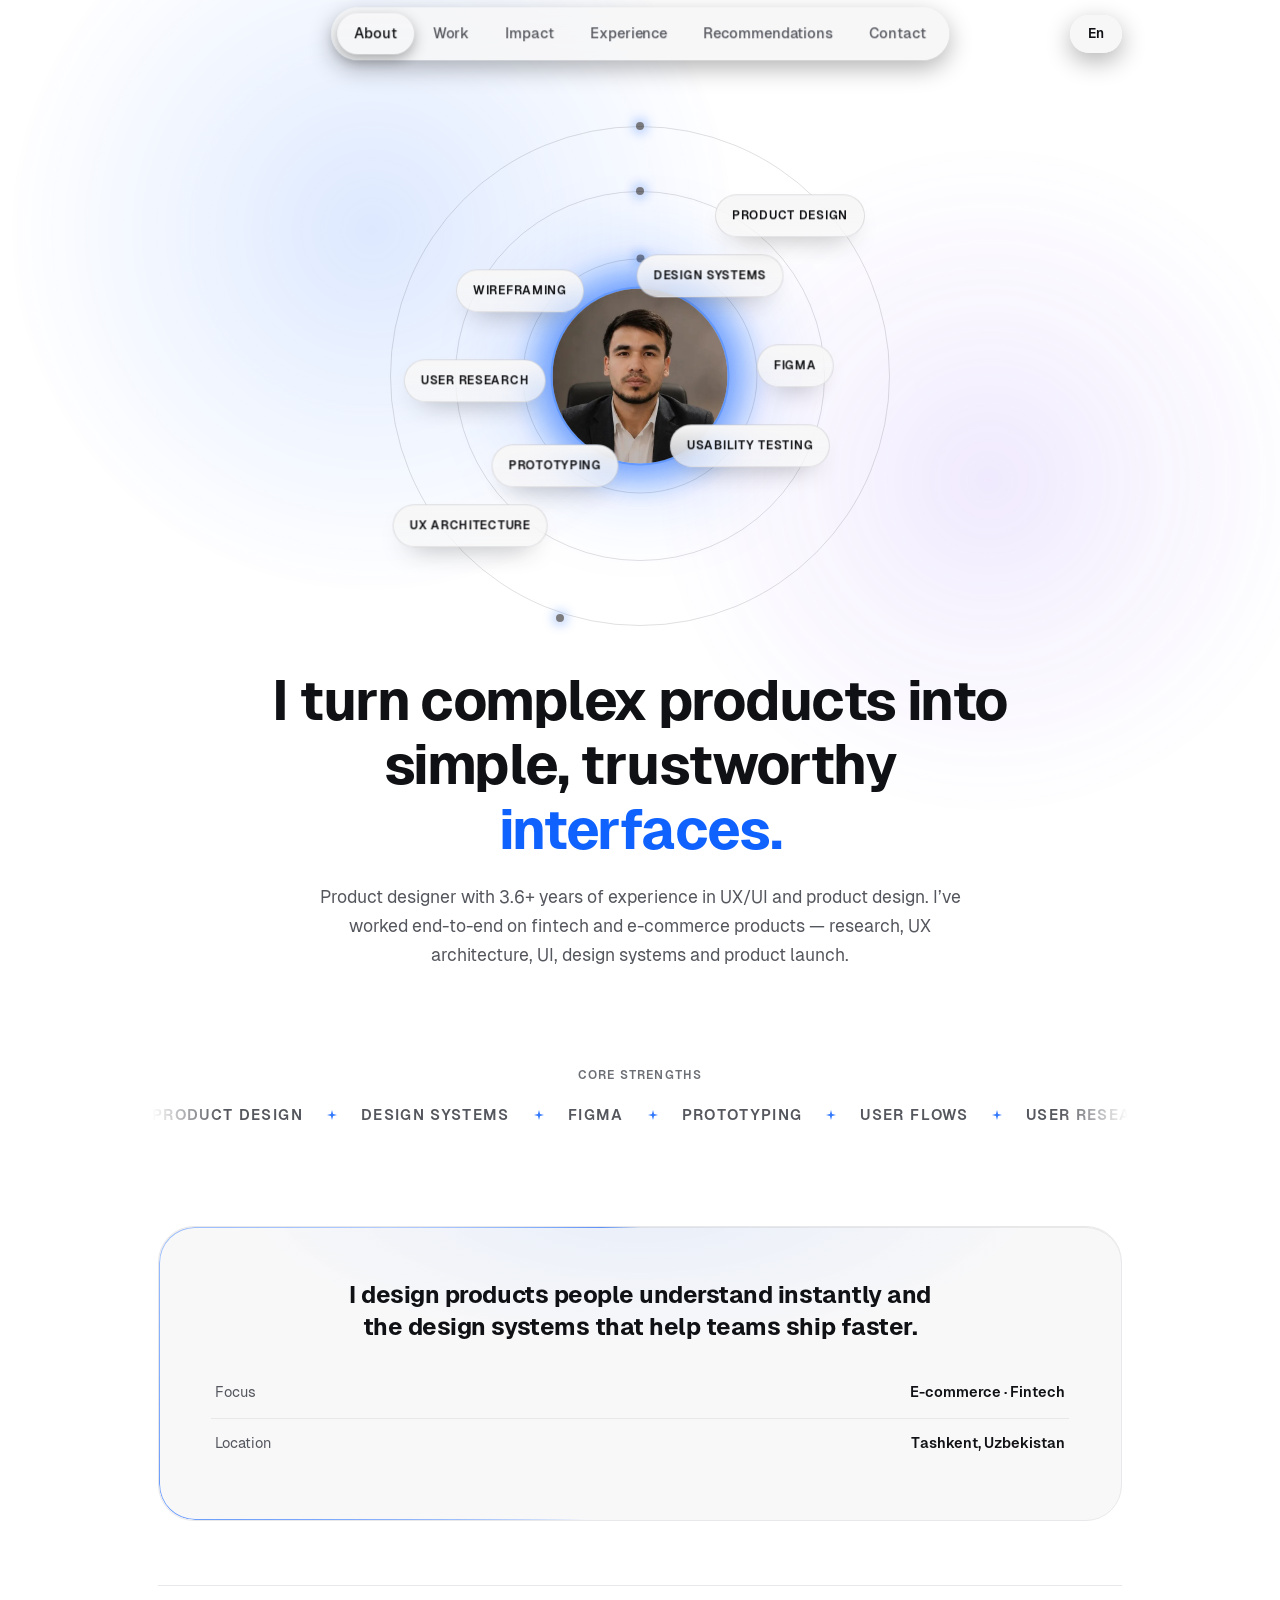
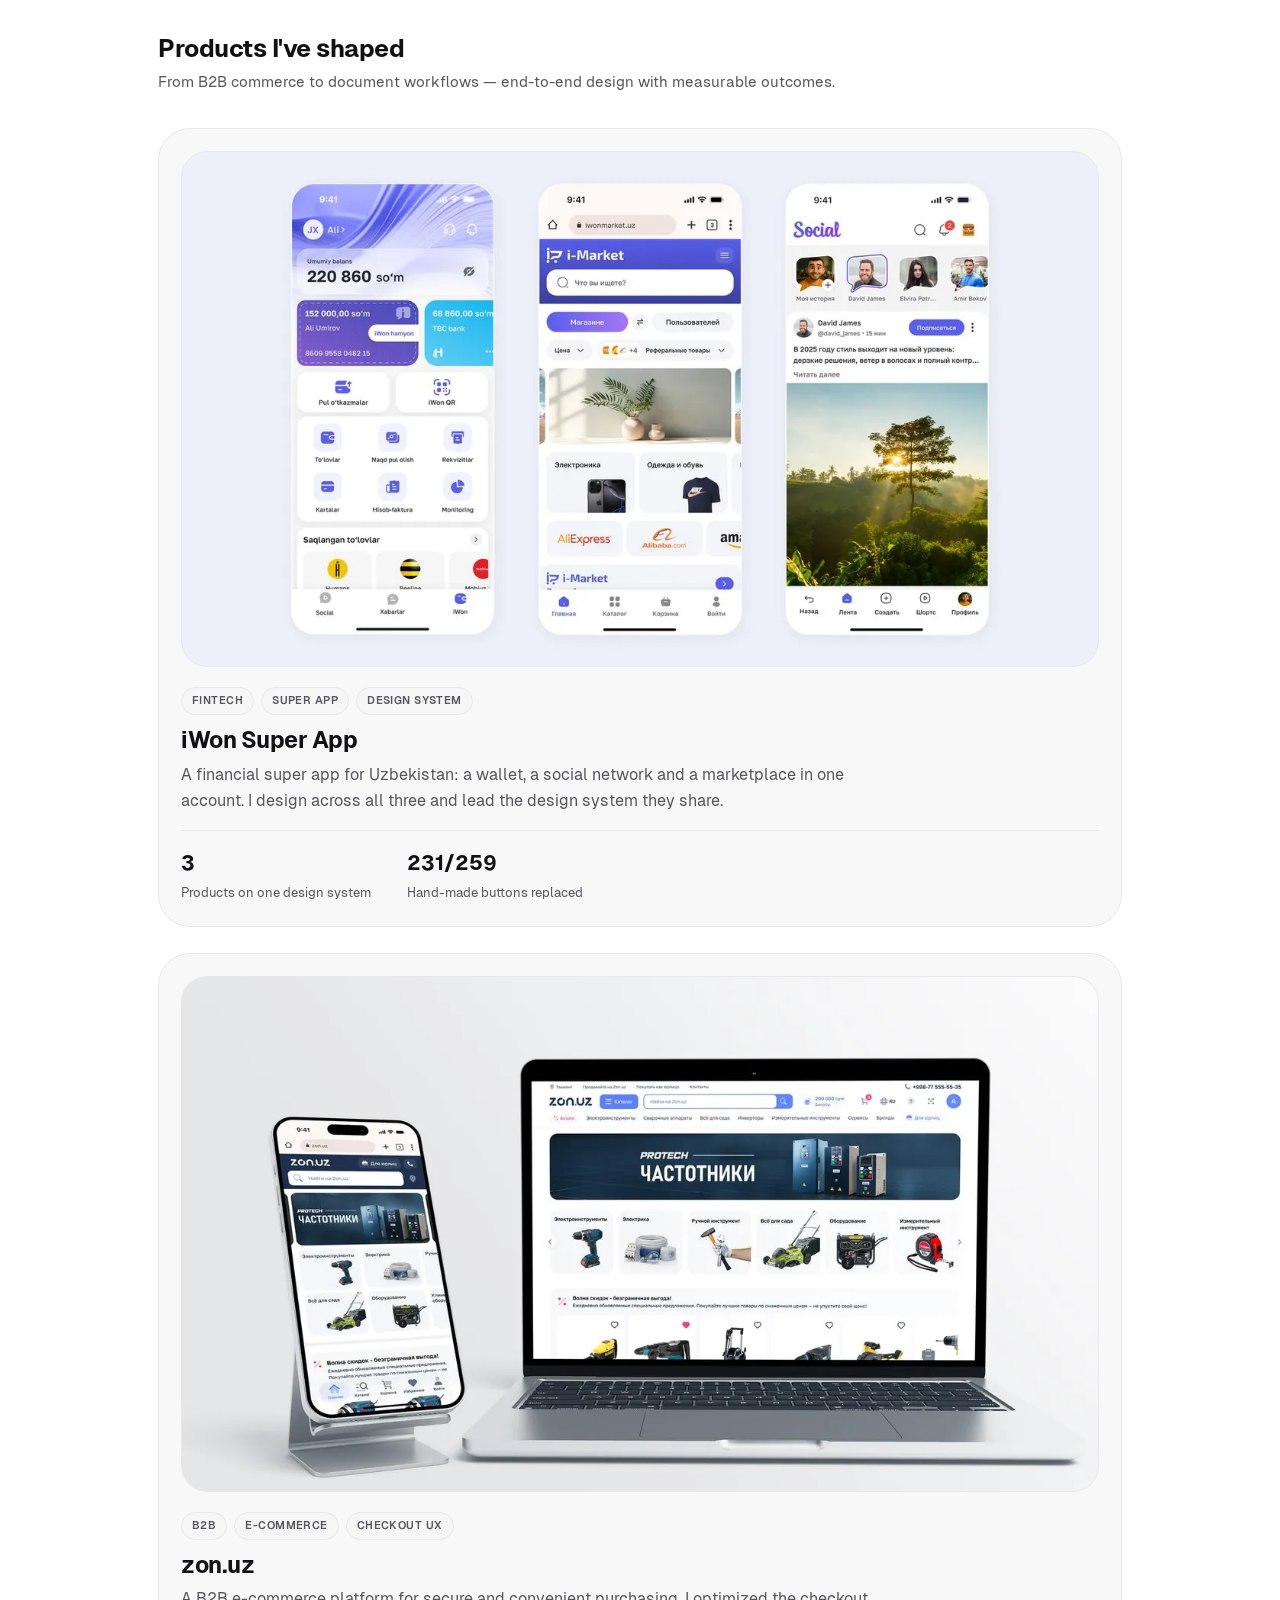
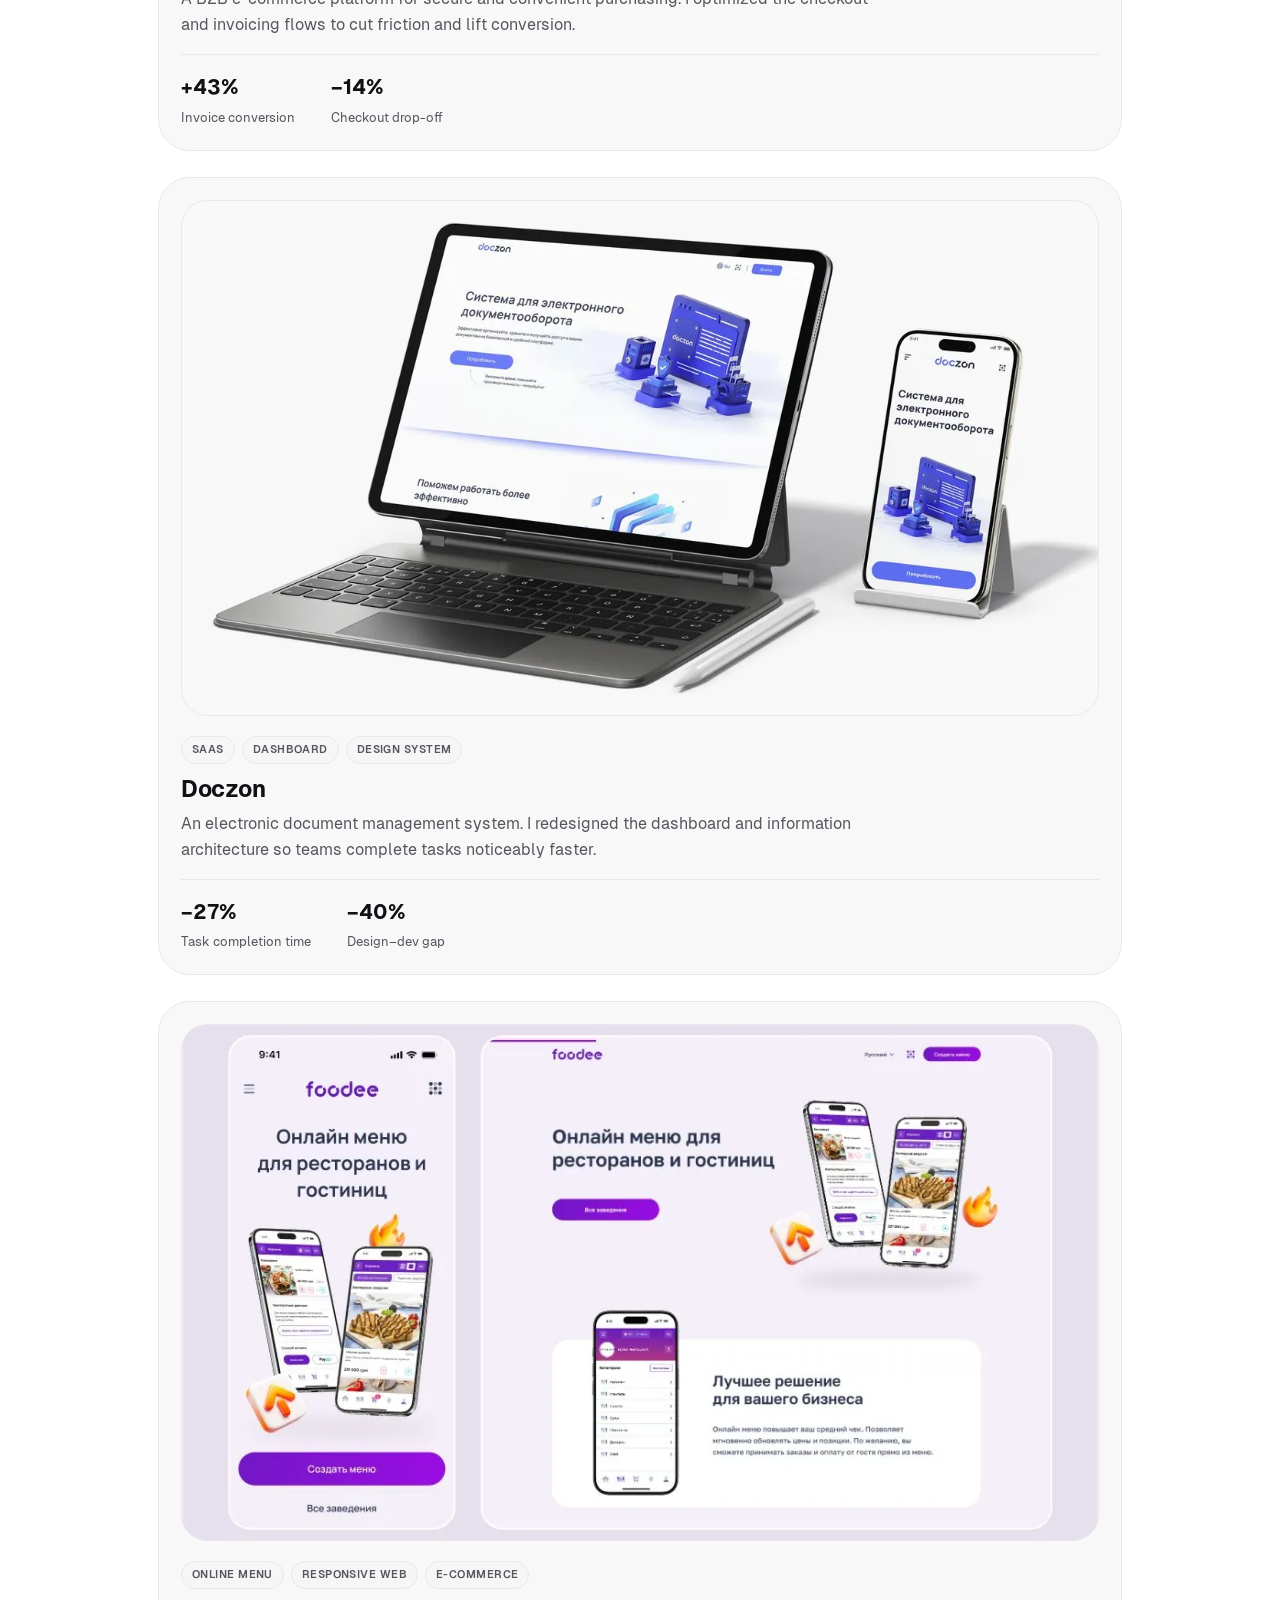
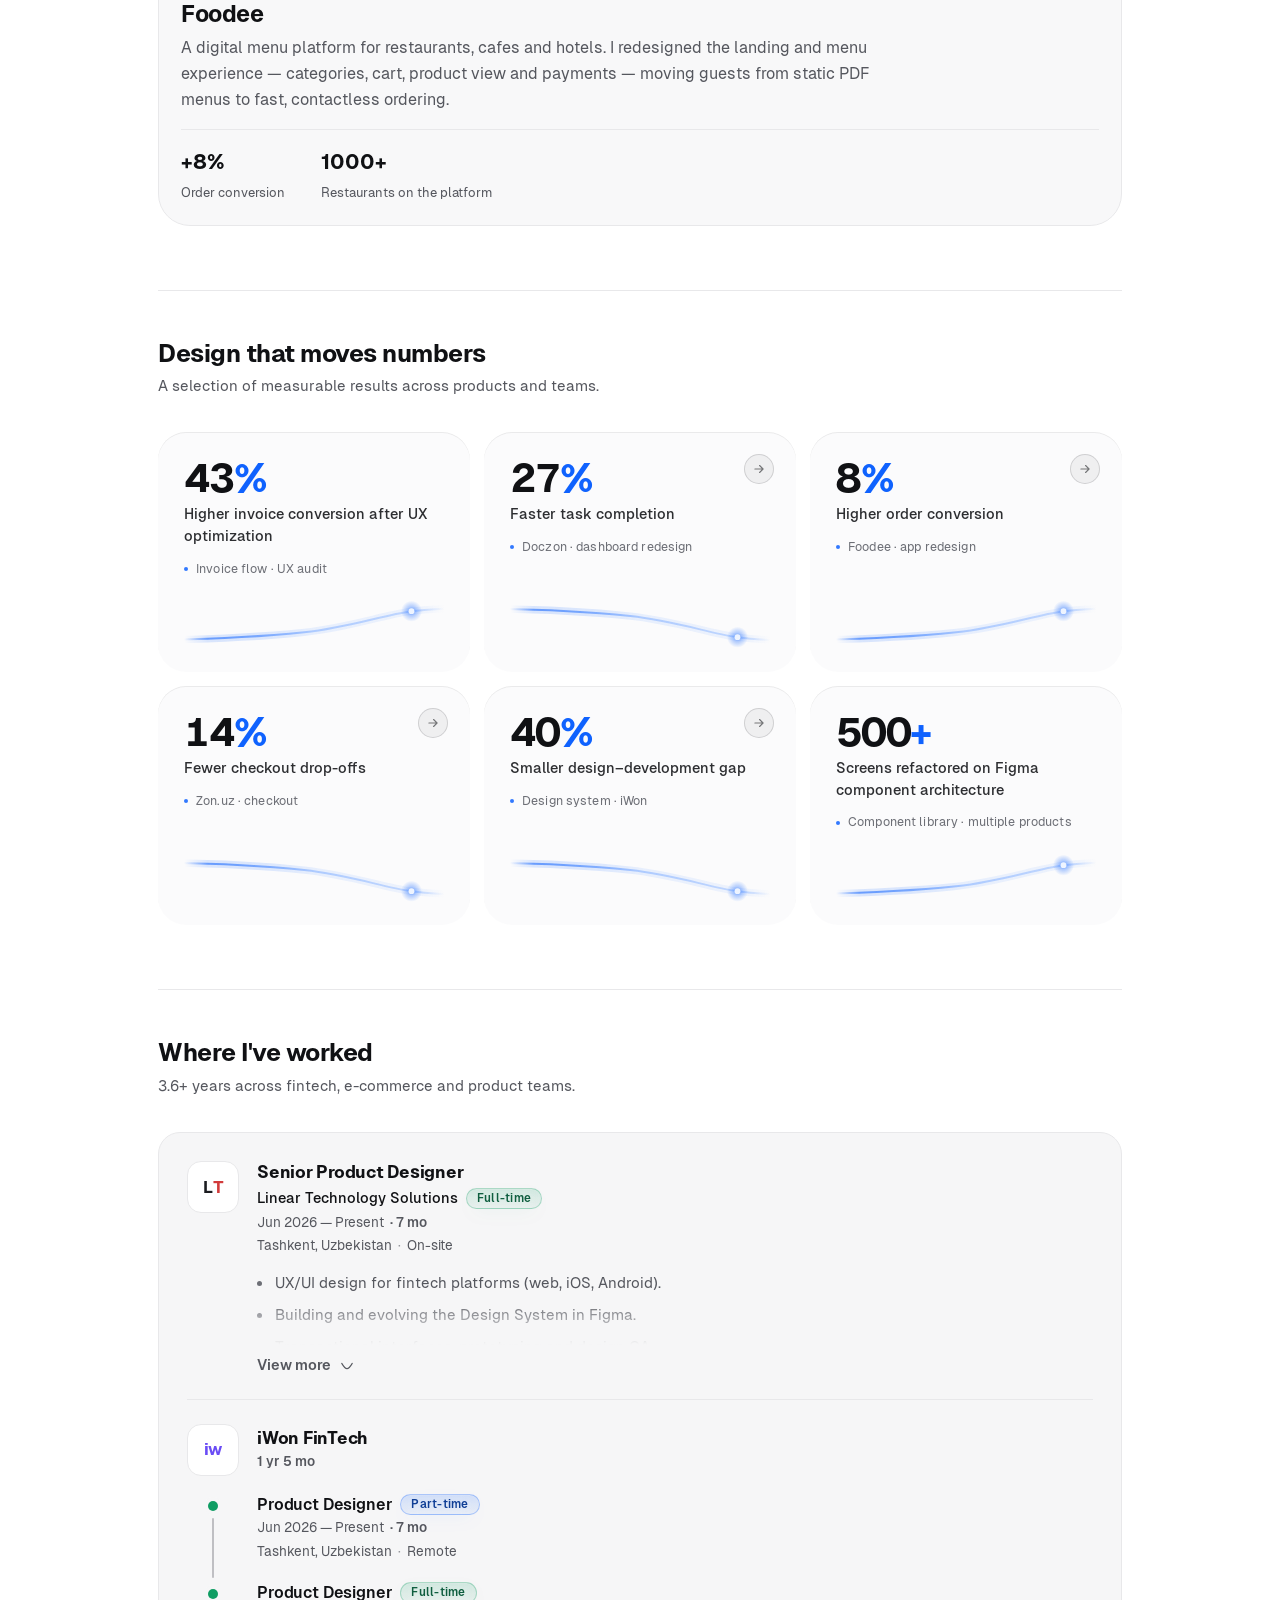
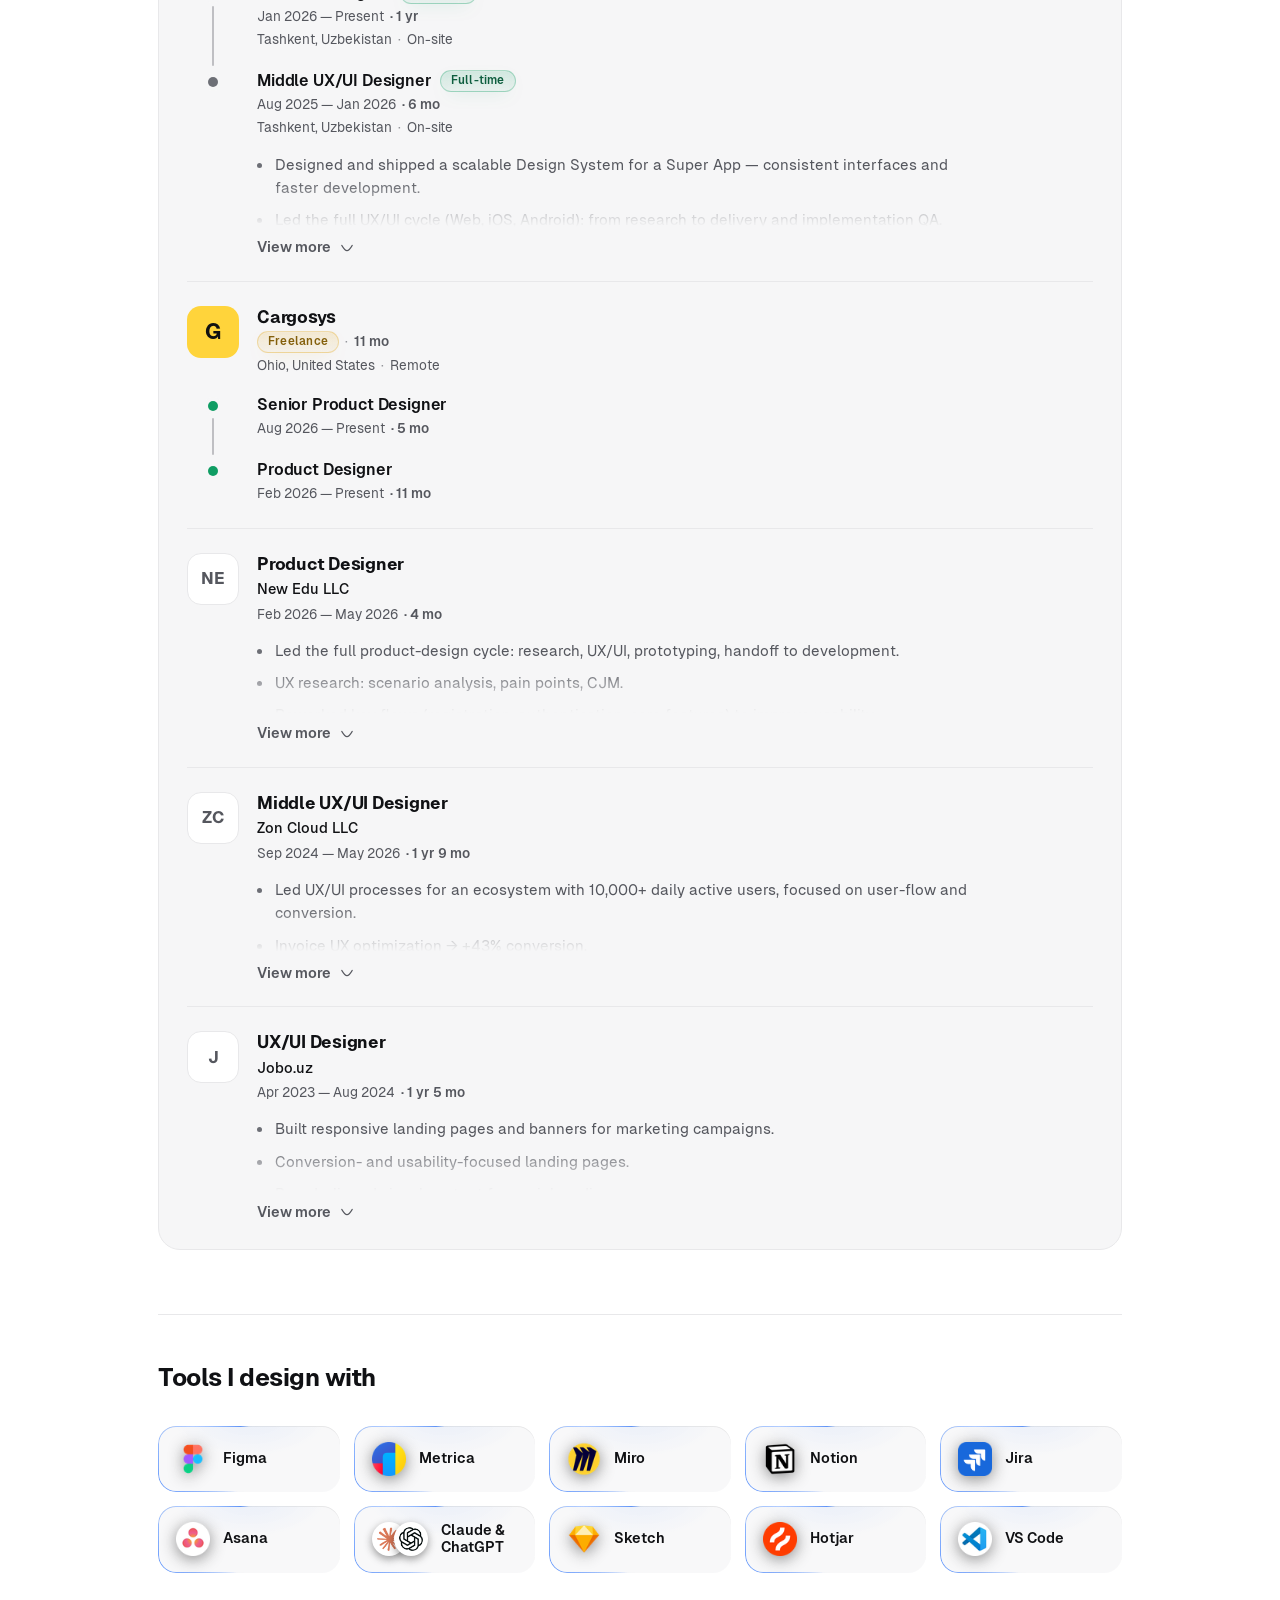
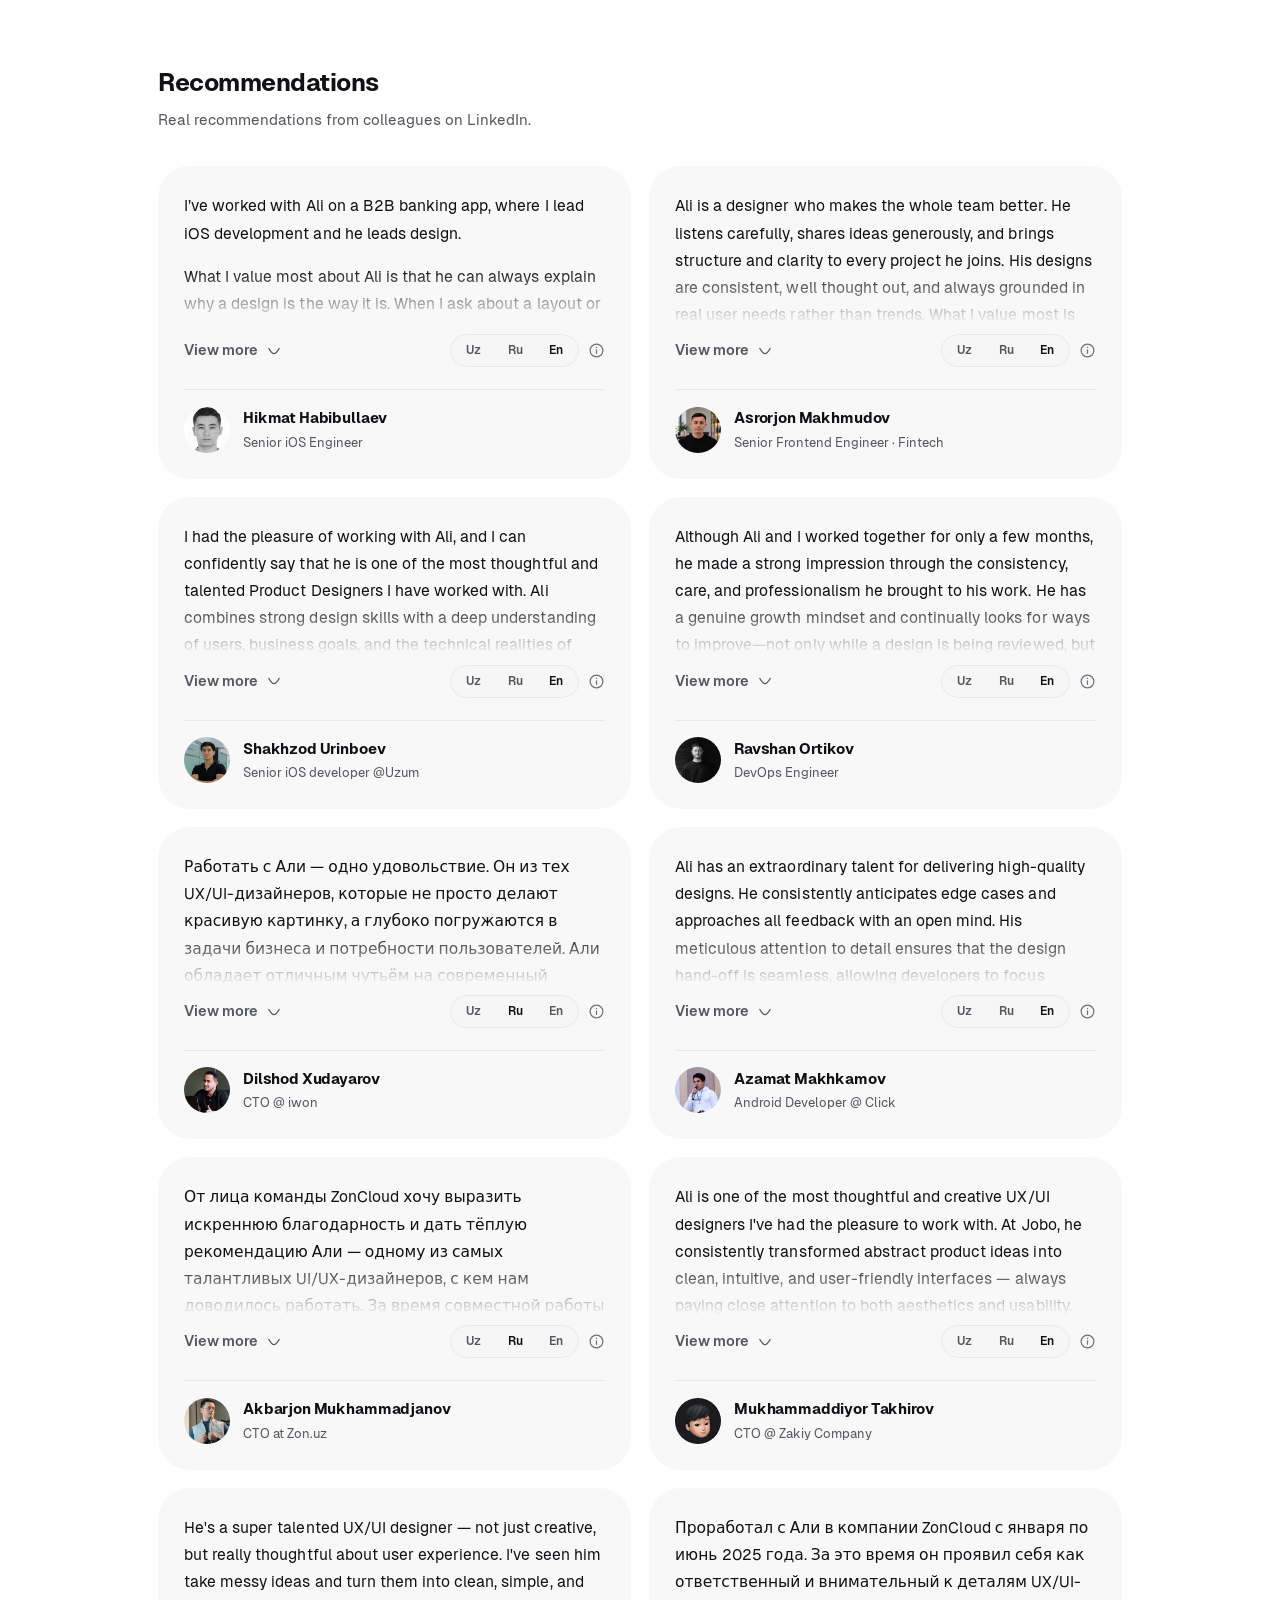
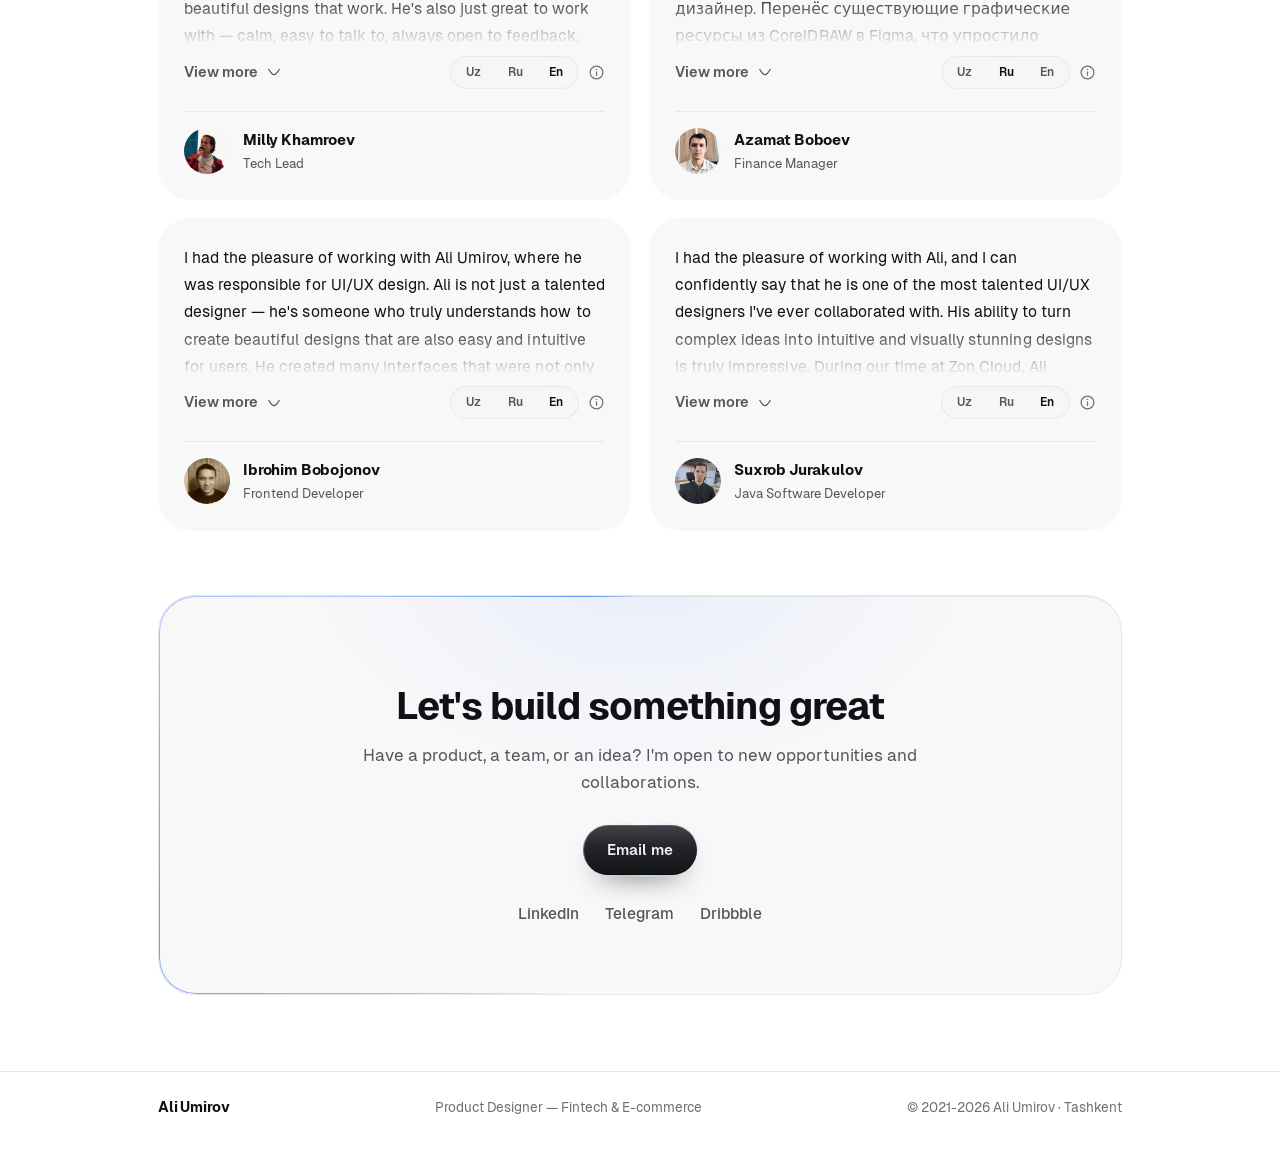
==== index.html @ 579e866d "Experience: LinkedIn-style company groups with nested roles timeline - Group roles by company with l" ====
<!DOCTYPE html>
<html lang="en" data-theme="dark">
<head>
<meta charset="UTF-8" />
<meta name="viewport" content="width=device-width, initial-scale=1.0" />
<title>Ali Umirov — Product Designer</title>
<meta name="description" content="Ali Umirov — Product Designer in fintech and e-commerce. End-to-end UX/UI: research, UX architecture, design systems and product launch." />
<meta name="author" content="Ali Umirov" />
<meta name="robots" content="index, follow" />
<meta name="theme-color" content="#0d0e10" media="(prefers-color-scheme: dark)" />
<meta name="theme-color" content="#ffffff" media="(prefers-color-scheme: light)" />
<link rel="canonical" href="https://aliumirovux.github.io/" />

<!-- Open Graph -->
<meta property="og:type" content="website" />
<meta property="og:site_name" content="Ali Umirov" />
<meta property="og:title" content="Ali Umirov — Product Designer" />
<meta property="og:description" content="Product designer for fintech and e-commerce — research, UX architecture, UI, design systems and product launch." />
<meta property="og:url" content="https://aliumirovux.github.io/" />
<meta property="og:image" content="https://aliumirovux.github.io/og-image.png" />
<meta property="og:image:width" content="1200" />
<meta property="og:image:height" content="630" />
<meta property="og:image:alt" content="Ali Umirov — Product Designer" />
<meta property="og:locale" content="en_US" />

<!-- Twitter -->
<meta name="twitter:card" content="summary_large_image" />
<meta name="twitter:title" content="Ali Umirov — Product Designer" />
<meta name="twitter:description" content="Product designer across fintech and e-commerce — research, UX architecture, UI, design systems and product launch." />
<meta name="twitter:image" content="https://aliumirovux.github.io/og-image.png" />

<!-- JSON-LD: Person -->
<script type="application/ld+json">
{
  "@context": "https://schema.org",
  "@type": "Person",
  "name": "Ali Umirov",
  "url": "https://aliumirovux.github.io/",
  "image": "https://aliumirovux.github.io/og-image.png",
  "jobTitle": "Product Designer",
  "description": "Product designer for fintech and e-commerce products.",
  "address": { "@type": "PostalAddress", "addressLocality": "Tashkent", "addressCountry": "UZ" },
  "sameAs": [
    "https://www.linkedin.com/in/aliumirov/",
    "https://t.me/aliumirov",
    "https://dribbble.com/aliumirov"
  ],
  "knowsAbout": ["Product Design", "UX/UI Design", "Design Systems", "Figma", "Prototyping", "UX Research"]
}
</script>
<link rel="icon" type="image/png" sizes="64x64" href="assets/img/favicon.png" />
<link rel="apple-touch-icon" sizes="180x180" href="assets/img/ali.png" />
<!-- theme init (no-flash): sets data-theme before first paint -->
<script src="js/theme.js?v=20261104a"></script>
<!-- fonts embedded below -->
<link rel="stylesheet" href="css/styles.css?v=20261104a" />

<!-- Yandex.Metrika counter -->
<script>
  window.METRICA_ID = 112470767;
  (function(m,e,t,r,i,k,a){m[i]=m[i]||function(){(m[i].a=m[i].a||[]).push(arguments)};
  m[i].l=1*new Date();
  for (var j = 0; j < document.scripts.length; j++) {if (document.scripts[j].src === r) { return; }}
  k=e.createElement(t),a=e.getElementsByTagName(t)[0],k.async=1,k.src=r,a.parentNode.insertBefore(k,a)})
  (window, document, "script", "https://mc.yandex.ru/metrika/tag.js?id=112470767", "ym");
  ym(112470767, "init", {ssr:true, webvisor:true, clickmap:true, trackLinks:true, accurateTrackBounce:true,
    referrer:document.referrer, url:location.href});
</script>
<!-- /Yandex.Metrika counter -->
</head>
<body>
<noscript><div><img src="https://mc.yandex.ru/watch/112470767" style="position:absolute; left:-9999px;" alt="" /></div></noscript>
<svg width="0" height="0" style="position:absolute" aria-hidden="true"><defs><linearGradient id="icLine" x1="0" y1="0" x2="1" y2="0">
            <stop offset="0" stop-color="var(--accent)" stop-opacity=".45"/>
            <stop offset="1" stop-color="#9cc0ff"/>
          </linearGradient><linearGradient id="icArea" x1="0" y1="0" x2="0" y2="1">
            <stop offset="0" stop-color="var(--accent)" stop-opacity=".22"/>
            <stop offset="1" stop-color="var(--accent)" stop-opacity="0"/>
          </linearGradient><linearGradient id="icSpark" gradientUnits="userSpaceOnUse" x1="0" y1="0" x2="320" y2="0"><stop offset="0" stop-color="var(--accent)" stop-opacity="0"/><stop offset=".09" stop-color="var(--accent)" stop-opacity=".55"/><stop offset=".5" stop-color="#aecbff" stop-opacity="1"/><stop offset=".91" stop-color="#aecbff" stop-opacity=".7"/><stop offset="1" stop-color="#aecbff" stop-opacity="0"/></linearGradient><linearGradient id="runGrad" gradientUnits="userSpaceOnUse" x1="0" y1="0" x2="320" y2="0"><stop offset="0" stop-color="#e8f1ff" stop-opacity="0"/><stop offset=".14" stop-color="#e8f1ff" stop-opacity=".5"/><stop offset=".5" stop-color="#eef4ff" stop-opacity=".75"/><stop offset=".86" stop-color="#e8f1ff" stop-opacity=".5"/><stop offset="1" stop-color="#e8f1ff" stop-opacity="0"/></linearGradient><filter id="icGlowS" x="-40%" y="-80%" width="180%" height="300%"><feGaussianBlur stdDeviation="2.4"/></filter><radialGradient id="dotHalo"><stop offset="0%" stop-color="#cfe0ff" stop-opacity=".8"/><stop offset="30%" stop-color="var(--accent)" stop-opacity=".38"/><stop offset="100%" stop-color="var(--accent)" stop-opacity="0"/></radialGradient></defs></svg>
<div class="grain"></div>
<div class="orb a"></div>
<div class="orb b"></div>

<!-- NAV -->
<nav class="nav">
  <div class="nav-inner">
    <a href="#top" class="brand" aria-label="Ali Umirov"><img class="brand-photo" src="assets/img/ali.webp" alt="Ali Umirov" width="40" height="40"><span class="brand-txt"><span class="brand-name">Ali Umirov</span><span class="brand-role" data-en="Product Designer" data-ru="Продукт-дизайнер">Product Designer</span></span></a>
    <div class="nav-links" id="pillnav">
      <span class="pill-ind pill-ind-active" aria-hidden="true"></span>
      <span class="pill-ind pill-ind-hover" aria-hidden="true"></span>
      <a href="#top" class="pill-item">
        <span class="pill-txt" data-en="About" data-ru="О себе">Men</span>
      </a>
      <a href="#work" class="pill-item">
        <span class="pill-txt" data-en="Work" data-ru="Работы">Ishlar</span>
      </a>
      <a href="#impact" class="pill-item">
        <span class="pill-txt" data-en="Impact" data-ru="Результаты">Natijalar</span>
      </a>
      <a href="#experience" class="pill-item">
        <span class="pill-txt" data-en="Experience" data-ru="Опыт">Tajriba</span>
      </a>
      <a href="#recommendations" class="pill-item">
        <span class="pill-txt" data-en="Recommendations" data-ru="Рекомендации">Tavsiyalar</span>
      </a>
      <a href="#contact" class="pill-item">
        <span class="pill-txt" data-en="Contact" data-ru="Контакты">Aloqa</span>
      </a>
    </div>
    <div class="nav-tools">
      <div class="langseg" id="lang" role="group" aria-label="Language">
        <button class="langseg-btn" data-lang="uz">Uz</button>
        <button class="langseg-btn" data-lang="ru">Ru</button>
        <button class="langseg-btn active" data-lang="en">En</button>
      </div>
      <button class="burger" id="burger" aria-label="Menu"><span></span><span></span><span></span></button>
    </div>
  </div>
</nav>

<!-- MOBILE OVERLAY -->
<div class="overlay" id="overlay">
  <a href="#top" data-en="About" data-ru="О себе">Men</a>
  <a href="#work" data-en="Work" data-ru="Работы">Ishlar</a>
  <a href="#impact" data-en="Impact" data-ru="Результаты">Natijalar</a>
  <a href="#experience" data-en="Experience" data-ru="Опыт">Tajriba</a>
  <a href="#recommendations" data-en="Recommendations" data-ru="Рекомендации">Tavsiyalar</a>
  <a href="#contact" data-en="Contact" data-ru="Контакты">Aloqa</a>
</div>

<main id="main">

<!-- HERO -->
<header class="hero" id="top">
  <div class="wrap">
    <div class="hero-grid">
      <div>
        <div class="orbit reveal" role="group" aria-label="Product design skills orbiting Ali Umirov's photo">
          <span class="oring r1"></span><span class="oring r2"></span><span class="oring r3"></span>
          <span class="ospin sA"><i class="odot"></i></span>
          <span class="ospin sB"><i class="odot"></i></span>
          <span class="ospin sC"><i class="odot"></i></span>
          <span class="ospin sD"><i class="odot"></i></span>
          <span class="ocore-glow"></span>
          <span class="opill p1">Wireframing</span>
          <span class="opill p2">Design Systems</span>
          <span class="opill p3">Product Design</span>
          <span class="opill p4">Figma</span>
          <span class="opill p5">Usability Testing</span>
          <span class="opill p6">Prototyping</span>
          <span class="opill p7">User Research</span>
          <span class="opill p8">UX Architecture</span>
          <img class="orbit-core" src="assets/img/ali.webp" alt="Ali Umirov" width="264" height="264" />
        </div>
        <h1 class="reveal"><span data-en="I turn complex products into simple, trustworthy " data-ru="Я превращаю сложные продукты в простые, надёжные ">Murakkab mahsulotlarni sodda va ishonchli </span><em data-en="interfaces." data-ru="интерфейсы.">interfeyslarga aylantiraman.</em></h1>
        <p class="hl reveal d1 yexp" data-en="Product designer with {Y}+ years of experience in UX/UI and product design. I’ve worked end-to-end on fintech and e-commerce products — research, UX architecture, UI, design systems and product launch." data-ru="Продукт-дизайнер с опытом более {Y} лет в UX/UI и продуктовом дизайне. Работал end-to-end над финтех- и e-commerce-продуктами — исследования, UX-архитектура, UI, дизайн-системы и запуск продукта.">UX/UI va Product Design sohasida {Y} yildan ortiq tajribaga egaman. Fintech va E-commerce mahsulotlarini end-to-end dizayn qilganman — tadqiqot, UX-arxitektura, UI, design system va product launch.</p>
      </div>
    </div>
  </div>
</header>



<!-- SKILLS BAND -->
<section class="skills-band">
  <div class="wrap">
        <div class="mini-h" data-en="Core strengths" data-ru="Ключевые сильные стороны" style="margin-bottom:16px;text-align:center">Asosiy kuchli tomonlarim</div>
        <div class="marquee" aria-label="Core strengths">
          <div class="marquee-track"><span class="marq-item">Product Design</span><svg class="marq-star" viewBox="0 0 24 24" aria-hidden="true"><path d="M12 0 L14.5 9.5 L24 12 L14.5 14.5 L12 24 L9.5 14.5 L0 12 L9.5 9.5 Z"/></svg><span class="marq-item">Design Systems</span><svg class="marq-star" viewBox="0 0 24 24" aria-hidden="true"><path d="M12 0 L14.5 9.5 L24 12 L14.5 14.5 L12 24 L9.5 14.5 L0 12 L9.5 9.5 Z"/></svg><span class="marq-item">Figma</span><svg class="marq-star" viewBox="0 0 24 24" aria-hidden="true"><path d="M12 0 L14.5 9.5 L24 12 L14.5 14.5 L12 24 L9.5 14.5 L0 12 L9.5 9.5 Z"/></svg><span class="marq-item">Prototyping</span><svg class="marq-star" viewBox="0 0 24 24" aria-hidden="true"><path d="M12 0 L14.5 9.5 L24 12 L14.5 14.5 L12 24 L9.5 14.5 L0 12 L9.5 9.5 Z"/></svg><span class="marq-item">User Flows</span><svg class="marq-star" viewBox="0 0 24 24" aria-hidden="true"><path d="M12 0 L14.5 9.5 L24 12 L14.5 14.5 L12 24 L9.5 14.5 L0 12 L9.5 9.5 Z"/></svg><span class="marq-item">User Research</span><svg class="marq-star" viewBox="0 0 24 24" aria-hidden="true"><path d="M12 0 L14.5 9.5 L24 12 L14.5 14.5 L12 24 L9.5 14.5 L0 12 L9.5 9.5 Z"/></svg><span class="marq-item">UX Architecture</span><svg class="marq-star" viewBox="0 0 24 24" aria-hidden="true"><path d="M12 0 L14.5 9.5 L24 12 L14.5 14.5 L12 24 L9.5 14.5 L0 12 L9.5 9.5 Z"/></svg><span class="marq-item">Wireframing</span><svg class="marq-star" viewBox="0 0 24 24" aria-hidden="true"><path d="M12 0 L14.5 9.5 L24 12 L14.5 14.5 L12 24 L9.5 14.5 L0 12 L9.5 9.5 Z"/></svg><span class="marq-item">Style Guides</span><svg class="marq-star" viewBox="0 0 24 24" aria-hidden="true"><path d="M12 0 L14.5 9.5 L24 12 L14.5 14.5 L12 24 L9.5 14.5 L0 12 L9.5 9.5 Z"/></svg><span class="marq-item">A/B Testing</span><svg class="marq-star" viewBox="0 0 24 24" aria-hidden="true"><path d="M12 0 L14.5 9.5 L24 12 L14.5 14.5 L12 24 L9.5 14.5 L0 12 L9.5 9.5 Z"/></svg><span class="marq-item">Journey Mapping</span><svg class="marq-star" viewBox="0 0 24 24" aria-hidden="true"><path d="M12 0 L14.5 9.5 L24 12 L14.5 14.5 L12 24 L9.5 14.5 L0 12 L9.5 9.5 Z"/></svg><span class="marq-item">Usability Testing</span><svg class="marq-star" viewBox="0 0 24 24" aria-hidden="true"><path d="M12 0 L14.5 9.5 L24 12 L14.5 14.5 L12 24 L9.5 14.5 L0 12 L9.5 9.5 Z"/></svg><span class="marq-item">Communication</span><svg class="marq-star" viewBox="0 0 24 24" aria-hidden="true"><path d="M12 0 L14.5 9.5 L24 12 L14.5 14.5 L12 24 L9.5 14.5 L0 12 L9.5 9.5 Z"/></svg><span class="marq-item">Time Management</span><svg class="marq-star" viewBox="0 0 24 24" aria-hidden="true"><path d="M12 0 L14.5 9.5 L24 12 L14.5 14.5 L12 24 L9.5 14.5 L0 12 L9.5 9.5 Z"/></svg><span class="marq-item">Product Design</span><svg class="marq-star" viewBox="0 0 24 24" aria-hidden="true"><path d="M12 0 L14.5 9.5 L24 12 L14.5 14.5 L12 24 L9.5 14.5 L0 12 L9.5 9.5 Z"/></svg><span class="marq-item">Design Systems</span><svg class="marq-star" viewBox="0 0 24 24" aria-hidden="true"><path d="M12 0 L14.5 9.5 L24 12 L14.5 14.5 L12 24 L9.5 14.5 L0 12 L9.5 9.5 Z"/></svg><span class="marq-item">Figma</span><svg class="marq-star" viewBox="0 0 24 24" aria-hidden="true"><path d="M12 0 L14.5 9.5 L24 12 L14.5 14.5 L12 24 L9.5 14.5 L0 12 L9.5 9.5 Z"/></svg><span class="marq-item">Prototyping</span><svg class="marq-star" viewBox="0 0 24 24" aria-hidden="true"><path d="M12 0 L14.5 9.5 L24 12 L14.5 14.5 L12 24 L9.5 14.5 L0 12 L9.5 9.5 Z"/></svg><span class="marq-item">User Flows</span><svg class="marq-star" viewBox="0 0 24 24" aria-hidden="true"><path d="M12 0 L14.5 9.5 L24 12 L14.5 14.5 L12 24 L9.5 14.5 L0 12 L9.5 9.5 Z"/></svg><span class="marq-item">User Research</span><svg class="marq-star" viewBox="0 0 24 24" aria-hidden="true"><path d="M12 0 L14.5 9.5 L24 12 L14.5 14.5 L12 24 L9.5 14.5 L0 12 L9.5 9.5 Z"/></svg><span class="marq-item">UX Architecture</span><svg class="marq-star" viewBox="0 0 24 24" aria-hidden="true"><path d="M12 0 L14.5 9.5 L24 12 L14.5 14.5 L12 24 L9.5 14.5 L0 12 L9.5 9.5 Z"/></svg><span class="marq-item">Wireframing</span><svg class="marq-star" viewBox="0 0 24 24" aria-hidden="true"><path d="M12 0 L14.5 9.5 L24 12 L14.5 14.5 L12 24 L9.5 14.5 L0 12 L9.5 9.5 Z"/></svg><span class="marq-item">Style Guides</span><svg class="marq-star" viewBox="0 0 24 24" aria-hidden="true"><path d="M12 0 L14.5 9.5 L24 12 L14.5 14.5 L12 24 L9.5 14.5 L0 12 L9.5 9.5 Z"/></svg><span class="marq-item">A/B Testing</span><svg class="marq-star" viewBox="0 0 24 24" aria-hidden="true"><path d="M12 0 L14.5 9.5 L24 12 L14.5 14.5 L12 24 L9.5 14.5 L0 12 L9.5 9.5 Z"/></svg><span class="marq-item">Journey Mapping</span><svg class="marq-star" viewBox="0 0 24 24" aria-hidden="true"><path d="M12 0 L14.5 9.5 L24 12 L14.5 14.5 L12 24 L9.5 14.5 L0 12 L9.5 9.5 Z"/></svg><span class="marq-item">Usability Testing</span><svg class="marq-star" viewBox="0 0 24 24" aria-hidden="true"><path d="M12 0 L14.5 9.5 L24 12 L14.5 14.5 L12 24 L9.5 14.5 L0 12 L9.5 9.5 Z"/></svg><span class="marq-item">Communication</span><svg class="marq-star" viewBox="0 0 24 24" aria-hidden="true"><path d="M12 0 L14.5 9.5 L24 12 L14.5 14.5 L12 24 L9.5 14.5 L0 12 L9.5 9.5 Z"/></svg><span class="marq-item">Time Management</span><svg class="marq-star" viewBox="0 0 24 24" aria-hidden="true"><path d="M12 0 L14.5 9.5 L24 12 L14.5 14.5 L12 24 L9.5 14.5 L0 12 L9.5 9.5 Z"/></svg></div>
        </div>
  </div>
</section>

<!-- ABOUT -->
<section class="about" id="about">
  <div class="wrap">
    <div class="about-card reveal">
      <div class="about-core">
        <div class="about-top">
          <p class="about-lead" data-en="I design products people understand instantly and the design systems that help teams ship faster." data-ru="Я создаю продукты, понятные с первого взгляда, и дизайн-системы, которые помогают командам работать быстрее.">Men foydalanuvchi bir qarashda tushunadigan mahsulotlar va jamoalarga tezroq yetkazishga yordam beradigan design system’lar yarataman.</p>
        </div>
        <div class="about-facts">
          <div class="fact"><span class="fl" data-en="Focus" data-ru="Направление">Yo‘nalish</span><span class="fv" data-en="E-commerce · Fintech" data-ru="E-commerce · Финтех">E-commerce · Fintech</span></div>
          <div class="fact"><span class="fl" data-en="Location" data-ru="Локация">Joylashuv</span><span class="fv" data-en="Tashkent, Uzbekistan" data-ru="Ташкент, Узбекистан">Toshkent, O‘zbekiston</span></div>
          
        </div>
      </div>
    </div>
  </div>
</section>

<!-- WORK -->
<section class="work" id="work">
  <div class="wrap">
    <div class="sec-head reveal">
      <div>
        <span class="eyebrow"><span class="dot"></span><span data-en="Selected work" data-ru="Избранные работы">Tanlangan ishlar</span></span>
        <h2 class="sec-title" style="margin-top:18px" data-en="Products I've shaped" data-ru="Продукты, над которыми я работал">Men shakllantirgan mahsulotlar</h2>
      </div>
      <p class="sec-note" data-en="From B2B commerce to document workflows — end-to-end design with measurable outcomes." data-ru="От B2B-коммерции до документооборота — end-to-end дизайн с измеримыми результатами.">B2B savdodan hujjat aylanmasigacha — o‘lchanadigan natijalar bilan end-to-end dizayn.</p>
    </div>
    <div class="bento">
      <div class="proj reveal d1">
        <div class="core">
          <div class="visual shotimg img-iwon" data-case="case-iwon" role="button" tabindex="0" aria-label="iWon Super App — case study"></div>
          <div class="tags"><span class="tag-s">Fintech</span><span class="tag-s">Super App</span><span class="tag-s">Design System</span></div>
          <h3>iWon Super App</h3>
          <p class="desc" data-en="A financial super app for Uzbekistan: a wallet, a social network and a marketplace in one account. I design across all three and lead the design system they share." data-ru="Финансовое супер-приложение для Узбекистана: кошелёк, соцсеть и маркетплейс в одном аккаунте. Я проектирую все три продукта и веду общую дизайн-систему.">O‘zbekiston uchun moliyaviy super ilova: hamyon, ijtimoiy tarmoq va marketplace bitta akkauntda. Uchala mahsulotni dizayn qilaman va ularning umumiy design system’ini boshqaraman.</p>
          <div class="res">
            <div><div class="n">3</div><div class="l" data-en="Products on one design system" data-ru="Продукта на одной дизайн-системе">Mahsulot bitta design system’da</div></div><div><div class="n">231/259</div><div class="l" data-en="Hand-made buttons replaced" data-ru="Самодельных кнопок заменено">Qo‘lda yasalgan tugma almashtirildi</div></div>
          </div>
        </div>
      </div>
      <div class="proj reveal d1">
        <div class="core">
          <div class="visual shotimg img-zon" data-case="case-zon" role="button" tabindex="0" aria-label="zon.uz — case study"></div>
          <div class="tags"><span class="tag-s">B2B</span><span class="tag-s">E-commerce</span><span class="tag-s">Checkout UX</span></div>
          <h3>zon.uz</h3>
          <p class="desc" data-en="A B2B e-commerce platform for secure and convenient purchasing. I optimized the checkout and invoicing flows to cut friction and lift conversion." data-ru="B2B e-commerce платформа для безопасных и удобных покупок. Я оптимизировал флоу оформления заказа и выставления счетов, снизив трение и повысив конверсию.">Xavfsiz va qulay xaridlar uchun B2B e-commerce platformasi. Checkout va invoys jarayonlarini optimallashtirib, friction'ni kamaytirdim va konversiyani oshirdim.</p>
          <div class="res">
            <div><div class="n">+43%</div><div class="l" data-en="Invoice conversion" data-ru="Конверсия счетов">Invoys konversiyasi</div></div>
            <div><div class="n">−14%</div><div class="l" data-en="Checkout drop-off" data-ru="Отток на оформлении">Checkout drop-off</div></div>
          </div>
        </div>
      </div>
      <div class="proj reveal d2">
        <div class="core">
          <div class="visual shotimg img-doczon" data-case="case-doczon" role="button" tabindex="0" aria-label="Doczon — case study"></div>
          <div class="tags"><span class="tag-s">SaaS</span><span class="tag-s">Dashboard</span><span class="tag-s">Design System</span></div>
          <h3>Doczon</h3>
          <p class="desc" data-en="An electronic document management system. I redesigned the dashboard and information architecture so teams complete tasks noticeably faster." data-ru="Система электронного документооборота. Я переработал дашборд и информационную архитектуру, чтобы команды выполняли задачи заметно быстрее.">Elektron hujjat aylanmasi tizimi. Dashboard va axborot arxitekturasini qayta ishlab chiqib, jamoalar vazifalarni sezilarli tezroq bajaradigan qildim.</p>
          <div class="res">
            <div><div class="n">−27%</div><div class="l" data-en="Task completion time" data-ru="Время выполнения задач">Vazifa bajarish vaqti</div></div>
            <div><div class="n">−40%</div><div class="l" data-en="Design–dev gap" data-ru="Разрыв дизайн–разработка">Dizayn–dev farqi</div></div>
          </div>
        </div>
      </div>
      <div class="proj reveal d1">
        <div class="core">
          <div class="visual shotimg img-foodee" data-case="case-foodee" role="button" tabindex="0" aria-label="Foodee — case study"></div>
          <div class="tags"><span class="tag-s">Online Menu</span><span class="tag-s">Responsive Web</span><span class="tag-s">E-commerce</span></div>
          <h3>Foodee</h3>
          <p class="desc" data-en="A digital menu platform for restaurants, cafes and hotels. I redesigned the landing and menu experience — categories, cart, product view and payments — moving guests from static PDF menus to fast, contactless ordering." data-ru="Платформа цифрового меню для ресторанов, кафе и отелей. Я переработал лендинг и опыт меню — категории, корзину, карточку товара и оплату — переведя гостей со статичных PDF-меню на быстрый бесконтактный заказ.">Restoran, kafe va mehmonxonalar uchun onlayn menyu platformasi. Landing va menyu tajribasini qayta ishladim — kategoriyalar, savat, mahsulot ko‘rinishi va to‘lovlar — mehmonlarni statik PDF menyudan tez, kontaktsiz buyurtmaga o‘tkazdim.</p>
          <div class="res">
            <div><div class="n">+8%</div><div class="l" data-en="Order conversion" data-ru="Конверсия заказов">Buyurtma konversiyasi</div></div>
            <div><div class="n">1000+</div><div class="l" data-en="Restaurants on the platform" data-ru="Ресторанов на платформе">Platformadagi restoranlar</div></div>
          </div>
        </div>
      </div>
    </div>
  </div>
</section>

<!-- IMPACT -->
<section class="impact" id="impact">
  <div class="wrap">
    <div class="sec-head reveal">
      <div>
        <span class="eyebrow"><span class="dot"></span><span data-en="Impact" data-ru="Результаты">Natijalar</span></span>
        <h2 class="sec-title" style="margin-top:18px" data-en="Design that moves numbers" data-ru="Дизайн, который двигает цифры">Raqamlarni harakatga keltiradigan dizayn</h2>
      </div>
      <p class="sec-note" data-en="A selection of measurable results across products and teams." data-ru="Подборка измеримых результатов по продуктам и командам.">Turli mahsulot va jamoalar bo‘yicha o‘lchangan natijalardan namunalar.</p>
    </div>
    <div class="stats">
      <div class="stat up reveal d1"><div class="n" data-num="43" data-sign="" data-suf="%">43<em>%</em></div><div class="l" data-en="Higher invoice conversion after UX optimization" data-ru="Рост конверсии счетов после UX-оптимизации">UX optimizatsiyadan so‘ng invoys konversiyasi o‘sishi</div><div class="ctx"><span class="cdot"></span><span data-en="Invoice flow · UX audit" data-ru="Поток счетов · UX-аудит">Invoys oqimi · UX audit</span></div><svg class="spark" viewBox="0 0 320 60" role="img" aria-hidden="true"><path class="spark-line spark-glow" d="M-16,50 C44,49 90,47 148,41 C204,35 244,20 280,15 C310,11.5 338,11 360,11" fill="none" stroke="url(#icSpark)" pathLength="1"/><path class="spark-line spark-main" d="M-16,50 C44,49 90,47 148,41 C204,35 244,20 280,15 C310,11.5 338,11 360,11" fill="none" stroke="url(#icSpark)" pathLength="1"/><path class="spark-runner r1" d="M-16,50 C44,49 90,47 148,41 C204,35 244,20 280,15 C310,11.5 338,11 360,11" fill="none" pathLength="1"/><path class="spark-runner r2" d="M-16,50 C44,49 90,47 148,41 C204,35 244,20 280,15 C310,11.5 338,11 360,11" fill="none" pathLength="1"/><path class="spark-runner r3" d="M-16,50 C44,49 90,47 148,41 C204,35 244,20 280,15 C310,11.5 338,11 360,11" fill="none" pathLength="1"/><circle class="spark-halo" cx="280" cy="15" r="13" fill="url(#dotHalo)"/><circle class="spark-dot" cx="280" cy="15" r="3.6" fill="#eef4ff"/></svg></div>
      <div class="stat down reveal d2" data-case="case-doczon" role="button" tabindex="0" aria-label="Doczon — case study"><div class="n" data-num="27" data-sign="" data-suf="%">27<em>%</em></div><div class="l" data-en="Faster task completion" data-ru="Быстрее выполнение задач">Vazifa bajarish tezlashuvi</div><div class="ctx"><span class="cdot"></span><span data-en="Doczon · dashboard redesign" data-ru="Doczon · редизайн дашборда">Doczon · dashboard redizayni</span></div><svg class="spark" viewBox="0 0 320 60" role="img" aria-hidden="true"><path class="spark-line spark-glow" d="M-16,12 C44,13 90,15 148,21 C204,27 244,42 280,47 C310,51 338,51.5 360,51.5" fill="none" stroke="url(#icSpark)" pathLength="1"/><path class="spark-line spark-main" d="M-16,12 C44,13 90,15 148,21 C204,27 244,42 280,47 C310,51 338,51.5 360,51.5" fill="none" stroke="url(#icSpark)" pathLength="1"/><path class="spark-runner r1" d="M-16,12 C44,13 90,15 148,21 C204,27 244,42 280,47 C310,51 338,51.5 360,51.5" fill="none" pathLength="1"/><path class="spark-runner r2" d="M-16,12 C44,13 90,15 148,21 C204,27 244,42 280,47 C310,51 338,51.5 360,51.5" fill="none" pathLength="1"/><path class="spark-runner r3" d="M-16,12 C44,13 90,15 148,21 C204,27 244,42 280,47 C310,51 338,51.5 360,51.5" fill="none" pathLength="1"/><circle class="spark-halo" cx="280" cy="47" r="13" fill="url(#dotHalo)"/><circle class="spark-dot" cx="280" cy="47" r="3.6" fill="#eef4ff"/></svg><span class="go" aria-hidden="true"><svg viewBox="0 0 24 24"><path d="M5 12h14M13 6l6 6-6 6"/></svg></span></div>
      <div class="stat up reveal d3" data-case="case-foodee" role="button" tabindex="0" aria-label="Foodee — case study"><div class="n" data-num="8" data-sign="" data-suf="%">8<em>%</em></div><div class="l" data-en="Higher order conversion" data-ru="Рост конверсии заказов">Buyurtma konversiyasi o‘sishi</div><div class="ctx"><span class="cdot"></span><span data-en="Foodee · app redesign" data-ru="Foodee · редизайн приложения">Foodee · ilova redizayni</span></div><svg class="spark" viewBox="0 0 320 60" role="img" aria-hidden="true"><path class="spark-line spark-glow" d="M-16,50 C44,49 90,47 148,41 C204,35 244,20 280,15 C310,11.5 338,11 360,11" fill="none" stroke="url(#icSpark)" pathLength="1"/><path class="spark-line spark-main" d="M-16,50 C44,49 90,47 148,41 C204,35 244,20 280,15 C310,11.5 338,11 360,11" fill="none" stroke="url(#icSpark)" pathLength="1"/><path class="spark-runner r1" d="M-16,50 C44,49 90,47 148,41 C204,35 244,20 280,15 C310,11.5 338,11 360,11" fill="none" pathLength="1"/><path class="spark-runner r2" d="M-16,50 C44,49 90,47 148,41 C204,35 244,20 280,15 C310,11.5 338,11 360,11" fill="none" pathLength="1"/><path class="spark-runner r3" d="M-16,50 C44,49 90,47 148,41 C204,35 244,20 280,15 C310,11.5 338,11 360,11" fill="none" pathLength="1"/><circle class="spark-halo" cx="280" cy="15" r="13" fill="url(#dotHalo)"/><circle class="spark-dot" cx="280" cy="15" r="3.6" fill="#eef4ff"/></svg><span class="go" aria-hidden="true"><svg viewBox="0 0 24 24"><path d="M5 12h14M13 6l6 6-6 6"/></svg></span></div>
      <div class="stat down reveal d1" data-case="case-zon" role="button" tabindex="0" aria-label="Zon.uz — case study"><div class="n" data-num="14" data-sign="" data-suf="%">14<em>%</em></div><div class="l" data-en="Fewer checkout drop-offs" data-ru="Меньше отказов на оформлении">Checkout drop-off kamayishi</div><div class="ctx"><span class="cdot"></span><span data-en="Zon.uz · checkout" data-ru="Zon.uz · оформление">Zon.uz · checkout</span></div><svg class="spark" viewBox="0 0 320 60" role="img" aria-hidden="true"><path class="spark-line spark-glow" d="M-16,12 C44,13 90,15 148,21 C204,27 244,42 280,47 C310,51 338,51.5 360,51.5" fill="none" stroke="url(#icSpark)" pathLength="1"/><path class="spark-line spark-main" d="M-16,12 C44,13 90,15 148,21 C204,27 244,42 280,47 C310,51 338,51.5 360,51.5" fill="none" stroke="url(#icSpark)" pathLength="1"/><path class="spark-runner r1" d="M-16,12 C44,13 90,15 148,21 C204,27 244,42 280,47 C310,51 338,51.5 360,51.5" fill="none" pathLength="1"/><path class="spark-runner r2" d="M-16,12 C44,13 90,15 148,21 C204,27 244,42 280,47 C310,51 338,51.5 360,51.5" fill="none" pathLength="1"/><path class="spark-runner r3" d="M-16,12 C44,13 90,15 148,21 C204,27 244,42 280,47 C310,51 338,51.5 360,51.5" fill="none" pathLength="1"/><circle class="spark-halo" cx="280" cy="47" r="13" fill="url(#dotHalo)"/><circle class="spark-dot" cx="280" cy="47" r="3.6" fill="#eef4ff"/></svg><span class="go" aria-hidden="true"><svg viewBox="0 0 24 24"><path d="M5 12h14M13 6l6 6-6 6"/></svg></span></div>
      <div class="stat down reveal d2" data-case="case-iwon" role="button" tabindex="0" aria-label="iWon Super App — case study"><div class="n" data-num="40" data-sign="" data-suf="%">40<em>%</em></div><div class="l" data-en="Smaller design–development gap" data-ru="Меньший разрыв дизайн–разработка">Dizayn–dev farqi kamayishi</div><div class="ctx"><span class="cdot"></span><span data-en="Design system · iWon" data-ru="Дизайн-система · iWon">Design system · iWon</span></div><svg class="spark" viewBox="0 0 320 60" role="img" aria-hidden="true"><path class="spark-line spark-glow" d="M-16,12 C44,13 90,15 148,21 C204,27 244,42 280,47 C310,51 338,51.5 360,51.5" fill="none" stroke="url(#icSpark)" pathLength="1"/><path class="spark-line spark-main" d="M-16,12 C44,13 90,15 148,21 C204,27 244,42 280,47 C310,51 338,51.5 360,51.5" fill="none" stroke="url(#icSpark)" pathLength="1"/><path class="spark-runner r1" d="M-16,12 C44,13 90,15 148,21 C204,27 244,42 280,47 C310,51 338,51.5 360,51.5" fill="none" pathLength="1"/><path class="spark-runner r2" d="M-16,12 C44,13 90,15 148,21 C204,27 244,42 280,47 C310,51 338,51.5 360,51.5" fill="none" pathLength="1"/><path class="spark-runner r3" d="M-16,12 C44,13 90,15 148,21 C204,27 244,42 280,47 C310,51 338,51.5 360,51.5" fill="none" pathLength="1"/><circle class="spark-halo" cx="280" cy="47" r="13" fill="url(#dotHalo)"/><circle class="spark-dot" cx="280" cy="47" r="3.6" fill="#eef4ff"/></svg><span class="go" aria-hidden="true"><svg viewBox="0 0 24 24"><path d="M5 12h14M13 6l6 6-6 6"/></svg></span></div>
      <div class="stat up reveal d3"><div class="n" data-num="500" data-sign="" data-suf="+">500<em>+</em></div><div class="l" data-en="Screens refactored on Figma component architecture" data-ru="Экранов переработано на компонентной архитектуре Figma">Figma komponent arxitekturasi bilan qayta ishlangan ekran</div><div class="ctx"><span class="cdot"></span><span data-en="Component library · multiple products" data-ru="Библиотека компонентов · несколько продуктов">Komponent kutubxonasi · bir nechta mahsulot</span></div><svg class="spark" viewBox="0 0 320 60" role="img" aria-hidden="true"><path class="spark-line spark-glow" d="M-16,50 C44,49 90,47 148,41 C204,35 244,20 280,15 C310,11.5 338,11 360,11" fill="none" stroke="url(#icSpark)" pathLength="1"/><path class="spark-line spark-main" d="M-16,50 C44,49 90,47 148,41 C204,35 244,20 280,15 C310,11.5 338,11 360,11" fill="none" stroke="url(#icSpark)" pathLength="1"/><path class="spark-runner r1" d="M-16,50 C44,49 90,47 148,41 C204,35 244,20 280,15 C310,11.5 338,11 360,11" fill="none" pathLength="1"/><path class="spark-runner r2" d="M-16,50 C44,49 90,47 148,41 C204,35 244,20 280,15 C310,11.5 338,11 360,11" fill="none" pathLength="1"/><path class="spark-runner r3" d="M-16,50 C44,49 90,47 148,41 C204,35 244,20 280,15 C310,11.5 338,11 360,11" fill="none" pathLength="1"/><circle class="spark-halo" cx="280" cy="15" r="13" fill="url(#dotHalo)"/><circle class="spark-dot" cx="280" cy="15" r="3.6" fill="#eef4ff"/></svg></div>
    </div>
  </div>
</section>

<!-- EXPERIENCE -->
<section class="exp" id="experience">
  <div class="wrap">
    <div class="sec-head reveal">
      <div>
        <span class="eyebrow"><span class="dot"></span><span data-en="Career" data-ru="Карьера">Karyera</span></span>
        <h2 class="sec-title" style="margin-top:18px" data-en="Where I've worked" data-ru="Где я работал">Ish tajribam</h2>
      </div>
      <p class="sec-note yexp" data-en="{Y}+ years across fintech, e-commerce and product teams." data-ru="Более {Y} лет в финтехе, e-commerce и продуктовых командах.">{Y}+ yil — fintech, e-commerce va mahsulot jamoalarida.</p>
    </div>
    <div class="exp-list">

      <div class="role co reveal d1">
        <div class="co-logo lts" aria-hidden="true">L<i>T</i></div>
        <div class="co-head">
          <h3 class="co-name">Senior Product Designer</h3>
          <div class="co-sub">Linear Technology Solutions <span class="rtype ft" data-en="Full-time" data-ru="Полная занятость">To‘liq stavka</span></div>
          <div class="co-meta"><span class="rdate" data-en="Jun 2026 — Present" data-ru="Июнь 2026 — н.в." data-s="2026-06" data-e="present">Iyun 2026 — hozirgacha</span></div>
          <div class="co-meta"><span data-en="Tashkent, Uzbekistan" data-ru="Ташкент, Узбекистан">Toshkent, O‘zbekiston</span><span class="sep" aria-hidden="true">·</span><span data-en="On-site" data-ru="В офисе">Ofisda</span></div>
        </div>
        <div class="rbody">
          <ul>
            <li data-en="UX/UI design for fintech platforms (web, iOS, Android)." data-ru="UX/UI дизайн для финтех-платформ (web, iOS, Android).">Fintech platformalari uchun UX/UI dizayn (web, iOS, Android).</li>
            <li data-en="Building and evolving the Design System in Figma." data-ru="Создание и развитие дизайн-системы в Figma.">Figma’da Design System qurish va rivojlantirish.</li>
            <li data-en="Transactional interfaces, prototyping and design QA." data-ru="Транзакционные интерфейсы, прототипирование и дизайн-QA.">Tranzaksion interfeyslar, prototiplash va design QA.</li>
            <li data-en="Close collaboration with product, frontend and mobile teams." data-ru="Тесное взаимодействие с продуктовой, frontend- и мобильной командами.">Product, frontend va mobile jamoalar bilan yaqin hamkorlik.</li>
          </ul>
        </div>
        <button class="vmore" type="button"><span class="vm-more" data-en="View more" data-ru="Показать больше">Batafsil</span><span class="vm-less" data-en="View less" data-ru="Показать меньше">Yopish</span><span class="ar2"><svg viewBox="0 0 24 24" fill="none"><path d="M19 8.5C19 8.5 14.856 15.5 12 15.5C9.145 15.5 5 8.5 5 8.5" stroke="currentColor" stroke-width="1.5" stroke-linecap="round" stroke-linejoin="round"/></svg></span></button>
      </div>

      <div class="role co multi reveal d2">
        <div class="co-logo iwon" aria-hidden="true">iw</div>
        <div class="co-head">
          <h3 class="co-name">iWon FinTech</h3>
          <div class="co-meta"><span class="rtotal"></span></div>
        </div>
        <div class="roles">
          <div class="rl now">
            <h4 class="rl-title">Product Designer <span class="rtype pt" data-en="Part-time" data-ru="Частичная занятость">Yarim stavka</span></h4>
            <div class="co-meta"><span class="rdate" data-en="Jun 2026 — Present" data-ru="Июнь 2026 — н.в." data-s="2026-06" data-e="present">Iyun 2026 — hozirgacha</span></div>
            <div class="co-meta"><span data-en="Tashkent, Uzbekistan" data-ru="Ташкент, Узбекистан">Toshkent, O‘zbekiston</span><span class="sep" aria-hidden="true">·</span><span data-en="Remote" data-ru="Удалённо">Masofaviy</span></div>
          </div>
          <div class="rl now">
            <h4 class="rl-title">Product Designer <span class="rtype ft" data-en="Full-time" data-ru="Полная занятость">To‘liq stavka</span></h4>
            <div class="co-meta"><span class="rdate" data-en="Jan 2026 — Present" data-ru="Январь 2026 — н.в." data-s="2026-01" data-e="present">Yan 2026 — hozirgacha</span></div>
            <div class="co-meta"><span data-en="Tashkent, Uzbekistan" data-ru="Ташкент, Узбекистан">Toshkent, O‘zbekiston</span><span class="sep" aria-hidden="true">·</span><span data-en="On-site" data-ru="В офисе">Ofisda</span></div>
          </div>
          <div class="rl">
            <h4 class="rl-title">Middle UX/UI Designer <span class="rtype ft" data-en="Full-time" data-ru="Полная занятость">To‘liq stavka</span></h4>
            <div class="co-meta"><span class="rdate" data-en="Aug 2025 — Jan 2026" data-ru="Август 2025 — Январь 2026" data-s="2025-08" data-e="2026-01">Avg 2025 — Yan 2026</span></div>
            <div class="co-meta"><span data-en="Tashkent, Uzbekistan" data-ru="Ташкент, Узбекистан">Toshkent, O‘zbekiston</span><span class="sep" aria-hidden="true">·</span><span data-en="On-site" data-ru="В офисе">Ofisda</span></div>
          </div>
        </div>
        <div class="rbody">
          <ul>
            <li data-en="Designed and shipped a scalable Design System for a Super App — consistent interfaces and faster development." data-ru="Спроектировал и внедрил масштабируемую дизайн-систему для супер-приложения — единообразные интерфейсы и более быстрая разработка.">Super App uchun masshtablanadigan Design System yaratdim — barqaror interfeyslar va tezroq ishlab chiqish.</li>
            <li data-en="Led the full UX/UI cycle (Web, iOS, Android): from research to delivery and implementation QA." data-ru="Вёл полный UX/UI цикл (Web, iOS, Android): от исследований до сдачи и QA реализации.">To‘liq UX/UI siklini boshqardim (Web, iOS, Android): tadqiqotdan yetkazib berish va implementatsiya QA’gacha.</li>
            <li data-en="Ran UX research: user scenarios, pain-point analysis, CJM optimization." data-ru="Проводил UX-исследования: пользовательские сценарии, анализ болевых точек, оптимизация CJM.">UX-tadqiqot: foydalanuvchi ssenariylari, pain-point tahlili, CJM optimizatsiyasi.</li>
            <li data-en="Optimized key flows (onboarding, payments, navigation), reducing friction." data-ru="Оптимизировал ключевые флоу (онбординг, платежи, навигация), снижая трение.">Asosiy flow’larni optimallashtirsim (ro‘yxatdan o‘tish, to‘lovlar, navigatsiya) va friction’ni kamaytirdim.</li>
          </ul>
          <div class="mods">
            <span class="tag-s">Wallet · P2P</span><span class="tag-s">Telegram Integration</span><span class="tag-s">Social Commerce</span><span class="tag-s">iWon Market</span>
          </div>
        </div>
        <button class="vmore" type="button"><span class="vm-more" data-en="View more" data-ru="Показать больше">Batafsil</span><span class="vm-less" data-en="View less" data-ru="Показать меньше">Yopish</span><span class="ar2"><svg viewBox="0 0 24 24" fill="none"><path d="M19 8.5C19 8.5 14.856 15.5 12 15.5C9.145 15.5 5 8.5 5 8.5" stroke="currentColor" stroke-width="1.5" stroke-linecap="round" stroke-linejoin="round"/></svg></span></button>
      </div>

      <div class="role co multi reveal d3">
        <div class="co-logo cargo" aria-hidden="true">G</div>
        <div class="co-head">
          <h3 class="co-name">Cargosys</h3>
          <div class="co-meta"><span class="rtype fl" data-en="Freelance" data-ru="Фриланс">Frilans</span><span class="sep" aria-hidden="true">·</span><span class="rtotal"></span></div>
          <div class="co-meta"><span data-en="Ohio, United States" data-ru="Огайо, США">Ohio, AQSh</span><span class="sep" aria-hidden="true">·</span><span data-en="Remote" data-ru="Удалённо">Masofaviy</span></div>
        </div>
        <div class="roles">
          <div class="rl now">
            <h4 class="rl-title">Senior Product Designer</h4>
            <div class="co-meta"><span class="rdate" data-en="Aug 2026 — Present" data-ru="Август 2026 — н.в." data-s="2026-08" data-e="present">Avg 2026 — hozirgacha</span></div>
            
          </div>
          <div class="rl now">
            <h4 class="rl-title">Product Designer</h4>
            <div class="co-meta"><span class="rdate" data-en="Feb 2026 — Present" data-ru="Февраль 2026 — н.в." data-s="2026-02" data-e="present">Fev 2026 — hozirgacha</span></div>
            
          </div>
        </div>
        
      </div>

      <div class="role co reveal d1">
        <div class="co-logo neutral" aria-hidden="true">NE</div>
        <div class="co-head">
          <h3 class="co-name">Product Designer</h3>
          <div class="co-sub">New Edu LLC</div>
          <div class="co-meta"><span class="rdate" data-en="Feb 2026 — May 2026" data-ru="Февраль 2026 — Май 2026" data-s="2026-02" data-e="2026-05">Fev 2026 — May 2026</span></div>
          
        </div>
        <div class="rbody">
          <ul>
            <li data-en="Led the full product-design cycle: research, UX/UI, prototyping, handoff to development." data-ru="Вёл полный цикл продуктового дизайна: исследования, UX/UI, прототипирование, передача в разработку.">To‘liq product-design siklini boshqardim: tadqiqot, UX/UI, prototiplash, ishlab chiqishga topshirish.</li>
            <li data-en="UX research: scenario analysis, pain points, CJM." data-ru="UX-исследования: анализ сценариев, болевые точки, CJM.">UX-tadqiqot: ssenariy tahlili, pain-point’lar, CJM.</li>
            <li data-en="Reworked key flows (registration, authentication, core features) to improve usability." data-ru="Переработал ключевые флоу (регистрация, аутентификация, основные функции) для улучшения юзабилити.">Asosiy flow’larni qayta ishladim (ro‘yxatdan o‘tish, autentifikatsiya, asosiy funksiyalar) — qulaylikni oshirdim.</li>
            <li data-en="Built a design system and reusable components for consistency and speed." data-ru="Построил дизайн-систему и переиспользуемые компоненты для единообразия и скорости.">Barqarorlik va tezlik uchun design system va qayta ishlatiladigan komponentlar yaratdim.</li>
          </ul>
        </div>
        <button class="vmore" type="button"><span class="vm-more" data-en="View more" data-ru="Показать больше">Batafsil</span><span class="vm-less" data-en="View less" data-ru="Показать меньше">Yopish</span><span class="ar2"><svg viewBox="0 0 24 24" fill="none"><path d="M19 8.5C19 8.5 14.856 15.5 12 15.5C9.145 15.5 5 8.5 5 8.5" stroke="currentColor" stroke-width="1.5" stroke-linecap="round" stroke-linejoin="round"/></svg></span></button>
      </div>

      <div class="role co reveal d2">
        <div class="co-logo neutral" aria-hidden="true">ZC</div>
        <div class="co-head">
          <h3 class="co-name">Middle UX/UI Designer</h3>
          <div class="co-sub">Zon Cloud LLC</div>
          <div class="co-meta"><span class="rdate" data-en="Sep 2024 — May 2026" data-ru="Сентябрь 2024 — Май 2026" data-s="2024-09" data-e="2026-05">Sen 2024 — May 2026</span></div>
          
        </div>
        <div class="rbody">
          <ul>
            <li data-en="Led UX/UI processes for an ecosystem with 10,000+ daily active users, focused on user-flow and conversion." data-ru="Вёл UX/UI процессы для экосистемы с 10 000+ ежедневных активных пользователей, с фокусом на пользовательские флоу и конверсию.">10 000+ kunlik faol foydalanuvchili ekotizim uchun UX/UI jarayonlarini boshqardim — user-flow va konversiyaga urg‘u.</li>
            <li data-en="Invoice UX optimization → +43% conversion." data-ru="UX-оптимизация счетов → +43% конверсии.">Invoys UX optimizatsiyasi → +43% konversiya.</li>
            <li data-en="Doczon dashboard redesign → −27% task time." data-ru="Редизайн дашборда Doczon → −27% времени задач.">Doczon dashboard redizayni → −27% vazifa vaqti.</li>
            <li data-en="foodee app UX redesign → +8% order conversion." data-ru="UX-редизайн приложения foodee → +8% конверсии заказов.">foodee ilovasi UX redizayni → +8% buyurtma konversiyasi.</li>
            <li data-en="Zon.uz checkout optimization → −14% drop-off." data-ru="Оптимизация оформления Zon.uz → −14% оттока.">Zon.uz checkout optimizatsiyasi → −14% drop-off.</li>
            <li data-en="Design system reduced design–development discrepancies by 40%; refactored 500+ screens." data-ru="Дизайн-система снизила расхождения дизайн–разработка на 40%; переработано 500+ экранов.">Design system dizayn–dev farqini 40% kamaytirdi; 500+ ekran qayta ishlandi.</li>
          </ul>
        </div>
        <button class="vmore" type="button"><span class="vm-more" data-en="View more" data-ru="Показать больше">Batafsil</span><span class="vm-less" data-en="View less" data-ru="Показать меньше">Yopish</span><span class="ar2"><svg viewBox="0 0 24 24" fill="none"><path d="M19 8.5C19 8.5 14.856 15.5 12 15.5C9.145 15.5 5 8.5 5 8.5" stroke="currentColor" stroke-width="1.5" stroke-linecap="round" stroke-linejoin="round"/></svg></span></button>
      </div>

      <div class="role co reveal d3">
        <div class="co-logo neutral" aria-hidden="true">J</div>
        <div class="co-head">
          <h3 class="co-name">UX/UI Designer</h3>
          <div class="co-sub">Jobo.uz</div>
          <div class="co-meta"><span class="rdate" data-en="Apr 2023 — Aug 2024" data-ru="Апрель 2023 — Август 2024" data-s="2023-04" data-e="2024-08">Apr 2023 — Avg 2024</span></div>
          
        </div>
        <div class="rbody">
          <ul>
            <li data-en="Built responsive landing pages and banners for marketing campaigns." data-ru="Создавал адаптивные лендинги и баннеры для маркетинговых кампаний.">Marketing kampaniyalari uchun responsive landing page va bannerlar yaratdim.</li>
            <li data-en="Conversion- and usability-focused landing pages." data-ru="Лендинги с фокусом на конверсию и юзабилити.">Konversiya va qulaylikka yo‘naltirilgan landing’lar.</li>
            <li data-en="Brand-aligned visual content for social media." data-ru="Визуальный контент для соцсетей в соответствии с брендом.">Brend uslubiga mos ijtimoiy tarmoq kontenti.</li>
            <li data-en="Mobile app UI for iOS and Android." data-ru="UI мобильных приложений для iOS и Android.">iOS va Android uchun mobil ilova UI’lari.</li>
          </ul>
        </div>
        <button class="vmore" type="button"><span class="vm-more" data-en="View more" data-ru="Показать больше">Batafsil</span><span class="vm-less" data-en="View less" data-ru="Показать меньше">Yopish</span><span class="ar2"><svg viewBox="0 0 24 24" fill="none"><path d="M19 8.5C19 8.5 14.856 15.5 12 15.5C9.145 15.5 5 8.5 5 8.5" stroke="currentColor" stroke-width="1.5" stroke-linecap="round" stroke-linejoin="round"/></svg></span></button>
      </div>

    </div>
  </div>
</section>

<!-- TOOLS -->
<section class="tools">
  <div class="wrap">
    <div class="sec-head reveal">
      <div>
        <span class="eyebrow"><span class="dot"></span><span data-en="Toolkit" data-ru="Инструменты">Asboblar</span></span>
        <h2 class="sec-title" style="margin-top:18px" data-en="Tools I design with" data-ru="Инструменты, в которых я работаю">Ishlatadigan asboblarim</h2>
      </div>
    </div>
    <div class="tool-grid reveal d1" id="tools"></div>
  </div>
</section>

<!-- TESTIMONIALS -->
<section class="quotes" id="recommendations">
  <div class="wrap">
    <div class="sec-head reveal">
      <div>
        <h2 class="sec-title" data-en="Recommendations" data-ru="Рекомендации">Tavsiyalar</h2>
        <p class="sec-note" style="margin-top:12px" data-en="Real recommendations from colleagues on LinkedIn." data-ru="Реальные рекомендации от коллег в LinkedIn.">Hamkasblarning LinkedIn'dagi haqiqiy tavsiyalari.</p>
      </div>
    </div>
    <div class="q-grid">
      <div class="quote reveal" data-url="https://www.linkedin.com/in/hikmatillo/">
        <div class="mark">“</div>
        <div class="qbody" data-lang="en" data-t-ru="Я работал с Али над B2B-банковским приложением, где я руковожу iOS-разработкой, а он — дизайном.

Больше всего я ценю в Али то, что он всегда может объяснить, почему дизайн устроен именно так. Когда я спрашиваю о макете или флоу, он проводит меня через задачу пользователя, крайние случаи и компромиссы, которые он рассматривал. Благодаря этому наши ревью продуктивны: мы обсуждаем проблему, а не личный вкус.

При этом он искренне открыт к чужим идеям. Если разработчик предлагает другой подход, он серьёзно его рассматривает, и если тот лучше — принимает его без эго. Когда что-то дорого в реализации, он находит решение, которое сохраняет важное для пользователя и не усложняет разработку.

Он также постоянно развивает свои навыки. Видно, как он растёт от проекта к проекту, осваивает новые инструменты и подходы и приносит их в команду.

Любой команде, которая строит серьёзный продукт, повезёт с Али. Я с радостью поработал бы с ним снова." data-t-uz="Ali bilan B2B bank ilovasi ustida ishlaganman: men iOS dasturlashni, u esa dizaynni boshqaradi.

Ali’da eng qadrlaydigan jihatim — u dizayn nega aynan shunday ekanini doim tushuntirib bera oladi. Biror layout yoki flow haqida so‘rasam, u meni foydalanuvchi vazifasi, chekka holatlar va o‘zi ko‘rib chiqqan murosalar orqali olib o‘tadi. Shu sababli review’larimiz samarali o‘tadi: biz shaxsiy didni emas, muammoni muhokama qilamiz.

Shu bilan birga, u boshqalarning g‘oyalariga chin dildan ochiq. Dasturchi boshqa yondashuvni taklif qilsa, u buni jiddiy ko‘rib chiqadi va agar u yaxshiroq bo‘lsa, manmanliksiz qabul qiladi. Biror narsani qurish qimmatga tushsa, u foydalanuvchi uchun muhim narsani saqlab qoladigan va amalga oshirishni murakkablashtirmaydigan yechim topadi.

U o‘z ko‘nikmalari ustida doimiy ishlaydi. Uning loyihadan loyihaga o‘sib borayotgani, yangi vositalar va yondashuvlarni o‘zlashtirib, ularni jamoaga olib kelayotgani ko‘rinib turadi.

Jiddiy mahsulot qurayotgan har qanday jamoa uchun Ali katta omad. U bilan yana bajonidil ishlagan bo‘lardim."><p>I’ve worked with Ali on a B2B banking app, where I lead iOS development and he leads design.</p><p>What I value most about Ali is that he can always explain why a design is the way it is. When I ask about a layout or a flow, he walks me through the user’s task, the edge cases, and the trade-offs he considered. That makes our reviews productive, because we’re discussing the problem, not personal taste.</p><p>At the same time, he’s genuinely open to other people’s ideas. If a developer suggests a different approach, he considers it seriously, and if it’s better, he takes it without ego. When something is expensive to build, he finds a solution that keeps what matters for the user without overcomplicating the implementation.</p><p>He’s also constantly working on his skills. You can see him growing from project to project, picking up new tools and approaches and bringing them back to the team.</p><p>Any team building a serious product would be lucky to have Ali. I’d happily work with him again.</p></div>
        <button class="vmore" type="button"><span class="vm-more" data-en="View more" data-ru="Показать больше">Batafsil</span><span class="vm-less" data-en="View less" data-ru="Показать меньше">Yopish</span><span class="ar2"><svg viewBox="0 0 24 24" fill="none"><path d="M19 8.5C19 8.5 14.856 15.5 12 15.5C9.145 15.5 5 8.5 5 8.5" stroke="currentColor" stroke-width="1.5" stroke-linecap="round" stroke-linejoin="round"/></svg></span></button>
        <div class="who"><div class="av"><img src="assets/img/team/hikmat-habibullaev.webp" width="160" height="160" loading="lazy" decoding="async" alt="Hikmat Habibullaev"></div><div><div class="nm">Hikmat Habibullaev</div><div class="rl">Senior iOS Engineer</div></div></div>
      </div>
      <div class="quote reveal">
        <div class="mark">“</div>
        <div class="qbody" data-lang="en" data-t-ru="Али — дизайнер, который делает лучше всю команду. Он внимательно слушает, щедро делится идеями и привносит структуру и ясность в каждый проект, к которому присоединяется. Его дизайны последовательны, хорошо продуманы и всегда основаны на реальных потребностях пользователей, а не на трендах. Больше всего я ценю его постоянное стремление учиться и становиться лучше: он с энтузиазмом берётся за новые задачи и растёт с каждым проектом. Работать с ним было удовольствием, и я уверенно рекомендую Али любой компании, которая ценит креативность, профессионализм и сильную командную работу." data-t-uz="Ali — butun jamoani yaxshiroq qiladigan dizayner. U diqqat bilan tinglaydi, g‘oyalari bilan saxiylik bilan bo‘lishadi va qo‘shilgan har bir loyihasiga tartib va aniqlik olib kiradi. Uning dizaynlari izchil, puxta o‘ylangan va doim trendlarga emas, foydalanuvchilarning real ehtiyojlariga asoslangan. Eng qadrlaydiganim — uning doimiy o‘rganish va o‘sishga intilishi: u yangi vazifalarni ishtiyoq bilan oladi va har bir loyiha bilan o‘sib boradi. U bilan birga ishlash men uchun mamnuniyat edi va Ali’ni ijodkorlik, professionallik va kuchli jamoaviy ishni qadrlaydigan har qanday kompaniyaga ishonch bilan tavsiya qilaman."><p>Ali is a designer who makes the whole team better. He listens carefully, shares ideas generously, and brings structure and clarity to every project he joins. His designs are consistent, well thought out, and always grounded in real user needs rather than trends. What I value most is his constant drive to learn and improve: he takes on new challenges with enthusiasm and grows with every project. It has been a pleasure working alongside him, and I confidently recommend Ali to any company that values creativity, professionalism, and strong teamwork.</p></div>
        <button class="vmore" type="button"><span class="vm-more" data-en="View more" data-ru="Показать больше">Batafsil</span><span class="vm-less" data-en="View less" data-ru="Показать меньше">Yopish</span><span class="ar2"><svg viewBox="0 0 24 24" fill="none"><path d="M19 8.5C19 8.5 14.856 15.5 12 15.5C9.145 15.5 5 8.5 5 8.5" stroke="currentColor" stroke-width="1.5" stroke-linecap="round" stroke-linejoin="round"/></svg></span></button>
        <div class="who"><div class="av"><img src="assets/img/team/asrorjon-makhmudov.webp" width="160" height="160" loading="lazy" decoding="async" alt="Asrorjon Makhmudov"></div><div><div class="nm">Asrorjon Makhmudov</div><div class="rl">Senior Frontend Engineer · Fintech</div></div></div>
      </div>
      <div class="quote reveal" data-url="https://www.linkedin.com/in/shakhzod-urinboev-1ab9aa206/">
        <div class="mark">“</div>
        <div class="qbody" data-lang="en" data-t-ru="Мне посчастливилось работать с Али, и я могу уверенно сказать, что он один из самых вдумчивых и талантливых продукт-дизайнеров, с кем мне доводилось работать. Али сочетает сильные дизайн-навыки с глубоким пониманием пользователей, бизнес-целей и технических реалий разработки продукта.

Особенно я ценю в Али его способность смотреть глубже визуальной стороны дизайна. Он не просто создаёт красивые интерфейсы — он тщательно продумывает весь пользовательский опыт: от понимания проблемы и потребностей пользователей до проектирования практичных и масштабируемых решений. Он задаёт правильные вопросы, внимателен к деталям и всегда старается понять причину требования, прежде чем приступать к дизайну.

Как продукт-дизайнер, Али отлично чувствует удобство использования, информационную архитектуру, пользовательские сценарии и интеракшн-дизайн. Его макеты понятные, современные и консистентные, но при этом сосредоточены на решении реальных задач. Он также очень внимателен к мелким деталям, которые могут сильно повлиять на конечный продукт.

Ещё одно его выдающееся качество — умение работать с разработчиками и другими членами команды. Али понимает, что отличные продукты создаются в сотрудничестве дизайна, инженерии, продукта и бизнеса. Он ясно доносит свои идеи, прислушивается к обратной связи и всегда открыт к обсуждению разных подходов. С точки зрения разработчика, это делает работу с ним особенно комфортной и продуктивной.

Али также из тех, кто берёт ответственность за свою работу. Получив задачу, он не просто выполняет требования и идёт дальше. Он старается увидеть картину целиком и думает о том, как решение повлияет на продукт и пользователей в долгосрочной перспективе. Он проактивно предлагает улучшения и не боится оспорить существующее решение, если считает, что есть подход лучше.

Помимо профессиональных навыков, Али — надёжный, позитивный и приятный в работе человек. Он создаёт хорошую атмосферу в команде и всегда готов помочь другим, когда это нужно.

Я очень рекомендую Али любой компании, которая ищет сильного продукт-дизайнера, сочетающего креативность, ориентацию на пользователя, внимание к деталям и отличную командную работу. Уверен, что он станет ценным приобретением для любой продуктовой команды и позитивно повлияет как на продукт, так и на людей, с которыми работает." data-t-uz="Ali bilan ishlash men uchun katta mamnuniyat bo‘ldi va ishonch bilan aytamanki, u men ishlagan eng mulohazali va iste’dodli product dizaynerlardan biri. Ali kuchli dizayn ko‘nikmalarini foydalanuvchilar, biznes maqsadlari va mahsulot ishlab chiqishning texnik jihatlarini chuqur tushunish bilan uyg‘unlashtiradi.

Ali’da men ayniqsa qadrlaydigan narsa — dizaynning shunchaki vizual tomonidan chuqurroqqa qaray olishi. U shunchaki chiroyli interfeys yasamaydi; muammoni va foydalanuvchi ehtiyojini tushunishdan tortib amaliy va masshtablanadigan yechim loyihalashgacha — butun foydalanuvchi tajribasini puxta o‘ylaydi. To‘g‘ri savollarni beradi, detallarga e’tiborli va dizaynga kirishishdan oldin har bir talab ortidagi sababni tushunishga harakat qiladi.

Product dizayner sifatida Ali qulaylik (usability), axborot arxitekturasi, user flow va interaction dizaynni juda yaxshi his qiladi. Uning dizaynlari aniq, zamonaviy va izchil, ayni paytda real muammolarni hal qilishga qaratilgan. U yakuniy mahsulotga katta ta’sir ko‘rsatishi mumkin bo‘lgan mayda detallarga ham juda e’tiborli.

Yana bir ajralib turadigan fazilati — dasturchilar va jamoaning boshqa a’zolari bilan hamkorligi. Ali ajoyib mahsulotlar dizayn, muhandislik, mahsulot va biznes jamoalari hamkorligida yaratilishini tushunadi. U g‘oyalarini aniq yetkazadi, fikr-mulohazalarni tinglaydi va turli yondashuvlarni muhokama qilishga doim ochiq. Dasturchi nuqtai nazaridan bu u bilan ishlashni ayniqsa qulay va samarali qiladi.

Ali o‘z ishiga mas’uliyat oladigan insonlardan. Vazifa olganda, u shunchaki talablarni bajarib keyingisiga o‘tmaydi. U kattaroq manzarani ko‘rishga harakat qiladi va yechim mahsulot hamda foydalanuvchilarga uzoq muddatda qanday ta’sir qilishini o‘ylaydi. U yaxshilanishlarni proaktiv taklif qiladi va yaxshiroq yondashuv bor deb hisoblasa, mavjud yechimga e’tiroz bildirishdan qo‘rqmaydi.

Kasbiy ko‘nikmalaridan tashqari, Ali ishonchli, ijobiy va u bilan ishlash yoqimli inson. U jamoada yaxshi muhit yaratadi va kerak bo‘lganda boshqalarga yordam berishga doim tayyor.

Ijodkorlik, foydalanuvchiga yo‘naltirilgan fikrlash, detallarga e’tibor va a’lo darajadagi jamoaviy ishni uyg‘unlashtiradigan kuchli product dizayner qidirayotgan har qanday kompaniyaga Ali’ni juda tavsiya qilaman. Ishonchim komilki, u har qanday mahsulot jamoasi uchun qimmatli qo‘shimcha bo‘ladi va ham mahsulotga, ham u bilan ishlaydigan odamlarga ijobiy ta’sir ko‘rsatadi."><p>I had the pleasure of working with Ali, and I can confidently say that he is one of the most thoughtful and talented Product Designers I have worked with. Ali combines strong design skills with a deep understanding of users, business goals, and the technical realities of product development.</p><p>What I particularly appreciate about Ali is his ability to look beyond just the visual side of design. He doesn't simply create beautiful interfaces; he thinks carefully about the entire user experience, from understanding the problem and user needs to designing practical and scalable solutions. He asks the right questions, pays attention to details, and always tries to understand the reason behind a requirement before jumping into the design.</p><p>As a Product Designer, Ali has a very good sense of usability, information architecture, user flows, and interaction design. His designs are clear, modern, and consistent, but at the same time, they are focused on solving real problems. He is also very attentive to small details that can make a big difference in the final product.</p><p>Another quality that stands out is his collaboration with developers and other members of the team. Ali understands that great products are built through collaboration between design, engineering, product, and business teams. He communicates his ideas clearly, listens to feedback, and is always open to discussing different approaches. From a developer's perspective, this makes working with him especially comfortable and productive.</p><p>Ali is also someone who takes ownership of his work. When he receives a task, he doesn't just complete the requirements and move on. He tries to understand the bigger picture and considers how the solution will affect the product and its users in the long term. He is proactive in suggesting improvements and is not afraid to challenge an existing solution when he believes there is a better approach.</p><p>Beyond his professional skills, Ali is a reliable, positive, and easy-going person to work with. He contributes to a good team atmosphere and is always willing to help others when needed.</p><p>I would highly recommend Ali to any company looking for a strong Product Designer who combines creativity, user-focused thinking, attention to detail, and excellent teamwork. I am confident that he would be a valuable addition to any product team and would make a positive impact on both the product and the people he works with.</p></div>
        <button class="vmore" type="button"><span class="vm-more" data-en="View more" data-ru="Показать больше">Batafsil</span><span class="vm-less" data-en="View less" data-ru="Показать меньше">Yopish</span><span class="ar2"><svg viewBox="0 0 24 24" fill="none"><path d="M19 8.5C19 8.5 14.856 15.5 12 15.5C9.145 15.5 5 8.5 5 8.5" stroke="currentColor" stroke-width="1.5" stroke-linecap="round" stroke-linejoin="round"/></svg></span></button>
        <div class="who"><div class="av"><img src="assets/img/team/shakhzod-urinboev.webp" width="160" height="160" loading="lazy" decoding="async" alt="Shakhzod Urinboev"></div><div><div class="nm">Shakhzod Urinboev</div><div class="rl">Senior iOS developer @Uzum</div></div></div>
      </div>
      <div class="quote reveal" data-url="https://www.linkedin.com/in/ravsh2n/?skipRedirect=true">
        <div class="mark">“</div>
        <div class="qbody" data-lang="en" data-t-ru="Хотя мы с Али работали вместе всего несколько месяцев, он произвёл сильное впечатление своей последовательностью, вниманием и профессионализмом в работе. У него настоящий настрой на рост: он постоянно ищет способы улучшить результат — не только пока дизайн на ревью, но и после того, как его уже приняли. Он часто возвращается с продуманными доработками, замечает тонкие недочёты и повышает качество итогового результата, даже когда его об этом не просят. Али сочетает сильное визуальное чутьё с практическим UX-мышлением. Он уделяет большое внимание удобству использования, крайним случаям, консистентности дизайна и деталям, необходимым для гладкой передачи разработчикам. Больше всего я ценил его чувство ответственности — он активно помогал превращать продуктовые требования и абстрактные идеи в понятный, интуитивный опыт. Я уверенно рекомендую его любой команде, которая ищет UX/UI-дизайнера, ценящего постоянное улучшение, сотрудничество, внимание к деталям и качественное исполнение." data-t-uz="Ali bilan atigi bir necha oy birga ishlagan bo‘lsak-da, u ishiga bo‘lgan izchilligi, e’tibori va professionalligi bilan kuchli taassurot qoldirdi. Unda haqiqiy o‘sish tafakkuri bor: u natijani yaxshilash yo‘llarini doim izlaydi — nafaqat dizayn ko‘rib chiqilayotganda, balki u qabul qilingandan keyin ham. U ko‘pincha o‘ylangan yaxshilanishlar bilan qaytadi, nozik kamchiliklarni sezadi va so‘ralmasa ham yakuniy natija sifatini oshiradi. Ali kuchli vizual didni amaliy UX tafakkuri bilan uyg‘unlashtiradi. U qulaylik, chekka holatlar, dizayn izchilligi va dasturchilarga bemalol topshirish uchun zarur detallarga katta e’tibor beradi. Men eng qadrlagan narsam — uning mas’uliyat hissi: u mahsulot talablari va mavhum g‘oyalarni aniq, intuitiv tajribaga aylantirishga faol hissa qo‘shdi. Uzluksiz yaxshilanish, hamkorlik, detallarga e’tibor va sifatli ijroni qadrlaydigan UX/UI dizayner qidirayotgan har qanday jamoaga uni ishonch bilan tavsiya qilaman."><p>Although Ali and I worked together for only a few months, he made a strong impression through the consistency, care, and professionalism he brought to his work. He has a genuine growth mindset and continually looks for ways to improve—not only while a design is being reviewed, but even after it has been accepted. He often returns with thoughtful refinements, catches subtle issues, and raises the quality of the final result without needing to be asked. Ali combines strong visual judgment with practical UX thinking. He pays close attention to usability, edge cases, design consistency, and the details required for a smooth handoff to developers. What I appreciated most was his sense of ownership — he actively contributed to translating product requirements and abstract ideas into clear, intuitive experiences. I would confidently recommend him to any team looking for a UX/UI designer who values continuous improvement, collaboration, attention to detail, and high-quality execution.</p></div>
        <button class="vmore" type="button"><span class="vm-more" data-en="View more" data-ru="Показать больше">Batafsil</span><span class="vm-less" data-en="View less" data-ru="Показать меньше">Yopish</span><span class="ar2"><svg viewBox="0 0 24 24" fill="none"><path d="M19 8.5C19 8.5 14.856 15.5 12 15.5C9.145 15.5 5 8.5 5 8.5" stroke="currentColor" stroke-width="1.5" stroke-linecap="round" stroke-linejoin="round"/></svg></span></button>
        <div class="who"><div class="av"><img src="assets/img/team/ravshan-ortikov.webp" width="160" height="160" loading="lazy" decoding="async" alt="Ravshan Ortikov"></div><div><div class="nm">Ravshan Ortikov</div><div class="rl">DevOps Engineer</div></div></div>
      </div>
      <div class="quote reveal" data-url="https://www.linkedin.com/in/dilshod-xudayarov-140114193/">
        <div class="mark">“</div>
        <div class="qbody" data-lang="ru" data-t-en="Working with Ali is a real pleasure. He's one of those UX/UI designers who don't just make a pretty picture, but dive deep into business goals and user needs. Ali has an excellent eye for modern visuals, yet he always backs his UX decisions with data and research. He handles the design of complex interfaces very well, making them clear and easy to understand, and his attention to detail and tidiness in Figma make developers' lives much easier. If you need a designer who knows how to listen, adapts quickly to change, and brings a product to perfection — I sincerely recommend Ali!" data-t-uz="Ali bilan ishlash chinakam mamnuniyat. U shunchaki chiroyli rasm chizadigan emas, balki biznes maqsadlari va foydalanuvchi ehtiyojlariga chuqur kirib boradigan UX/UI dizaynerlardan biri. Ali zamonaviy vizualni ajoyib his qiladi, ammo UX qarorlarini doimo ma’lumot va tadqiqotga asoslab isbotlaydi. U murakkab interfeyslarni loyihalashni a’lo uddalaydi, ularni tushunarli qiladi, Figma’dagi detallarga e’tibori va tartibliligi esa dasturchilar hayotini ancha yengillashtiradi. Sizga tinglashni biladigan, o‘zgarishlarga tez moslashadigan va mahsulotni mukammallikka yetkazadigan dizayner kerak bo‘lsa — Ali’ni chin dildan tavsiya qilaman!"><p>Работать с Али — одно удовольствие. Он из тех UX/UI-дизайнеров, которые не просто делают красивую картинку, а глубоко погружаются в задачи бизнеса и потребности пользователей. Али обладает отличным чутьём на современный визуал, но при этом всегда аргументирует свои UX-решения на основе данных и исследований. Он отлично справляется с проектированием сложных интерфейсов, делает их понятными, а его внимание к деталям и аккуратность в Figma значительно упрощают жизнь разработчикам. Если вам нужен дизайнер, который умеет слушать, быстро адаптируется к изменениям и доводит продукт до идеала — искренне рекомендую Али!</p></div>
        <button class="vmore" type="button"><span class="vm-more" data-en="View more" data-ru="Показать больше">Batafsil</span><span class="vm-less" data-en="View less" data-ru="Показать меньше">Yopish</span><span class="ar2"><svg viewBox="0 0 24 24" fill="none"><path d="M19 8.5C19 8.5 14.856 15.5 12 15.5C9.145 15.5 5 8.5 5 8.5" stroke="currentColor" stroke-width="1.5" stroke-linecap="round" stroke-linejoin="round"/></svg></span></button>
        <div class="who"><div class="av"><img src="assets/img/team/dilshod-xudayarov.webp" width="160" height="160" loading="lazy" decoding="async" alt="Dilshod Xudayarov"></div><div><div class="nm">Dilshod Xudayarov</div><div class="rl">CTO @ iwon</div></div></div>
      </div>
      <div class="quote reveal" data-url="https://www.linkedin.com/in/azamatmakhkamov96/">
        <div class="mark">“</div>
        <div class="qbody" data-lang="en" data-t-ru="У Али необычайный талант создавать дизайн высокого качества. Он последовательно предугадывает крайние случаи и подходит к любой обратной связи с открытым умом. Его скрупулёзное внимание к деталям обеспечивает бесшовную передачу дизайна в разработку, позволяя разработчикам полностью сосредоточиться на технической реализации. Мне по-настоящему нравится работать с ним, ведь он служит важным мостом между командой разработки и видением владельца продукта. Я очень рекомендую Али всем, кто ценит исключительную работу высокого стандарта." data-t-uz="Ali’da yuqori sifatli dizayn yaratishga bo‘lgan g‘ayrioddiy iste’dod bor. U chekka holatlarni izchil oldindan ko‘ra biladi va har qanday fikr-mulohazaga ochiq yondashadi. Detallarga bo‘lgan sinchkov e’tibori dizaynni ishlab chiqishga uzatishni muammosiz qiladi, dasturchilarga esa butunlay texnik amalga oshirishga e’tibor qaratish imkonini beradi. U bilan ishlash menga chinakam yoqadi, chunki u ishlab chiqish jamoasi va mahsulot egasining tasavvuri o‘rtasida muhim ko‘prik vazifasini bajaradi. Yuqori standartdagi ajoyib ishni qadrlaydigan har bir kishiga Ali’ni juda tavsiya qilaman."><p>Ali has an extraordinary talent for delivering high-quality designs. He consistently anticipates edge cases and approaches all feedback with an open mind. His meticulous attention to detail ensures that the design hand-off is seamless, allowing developers to focus entirely on technical implementation. I truly enjoy working with him, as he serves as a vital bridge between the development team and the project owner's vision. I highly recommend Ali to anyone who values exceptional, high-standard work.</p></div>
        <button class="vmore" type="button"><span class="vm-more" data-en="View more" data-ru="Показать больше">Batafsil</span><span class="vm-less" data-en="View less" data-ru="Показать меньше">Yopish</span><span class="ar2"><svg viewBox="0 0 24 24" fill="none"><path d="M19 8.5C19 8.5 14.856 15.5 12 15.5C9.145 15.5 5 8.5 5 8.5" stroke="currentColor" stroke-width="1.5" stroke-linecap="round" stroke-linejoin="round"/></svg></span></button>
        <div class="who"><div class="av"><img src="assets/img/team/azamat-makhkamov.webp" width="160" height="160" loading="lazy" decoding="async" alt="Azamat Makhkamov"></div><div><div class="nm">Azamat Makhkamov</div><div class="rl">Android Developer @ Click</div></div></div>
      </div>
      <div class="quote reveal" data-url="https://www.linkedin.com/in/akbarjon-mukhammadjanov-364aa617a/">
        <div class="mark">“</div>
        <div class="qbody" data-lang="ru" data-t-en="On behalf of the ZonCloud team, I want to express my sincere gratitude and give a warm recommendation to Ali — one of the most talented UI/UX designers we've had the chance to work with. Over our time working together, Ali proved himself not just as a creative specialist, but as someone who deeply understands product logic, user behavior, and business goals. Every layout of his is a thoughtful, structured experience where attention to detail borders on perfectionism. Ali is always a step ahead: he suggests ideas that simplify the complex, reviews work without waiting to be asked, and thinks about the outcome like a true product designer. If you're looking for someone who ‘makes it beautiful’ — Ali will deliver. If you're looking for someone who does it right — he's already started. I recommend him with all my heart." data-t-uz="ZonCloud jamoasi nomidan Ali’ga samimiy minnatdorchilik bildirmoqchiman va iliq tavsiya bermoqchiman — u biz ishlagan eng iste’dodli UI/UX dizaynerlardan biri. Birga ishlagan davrimizda Ali nafaqat ijodkor mutaxassis, balki mahsulot mantiqini, foydalanuvchi xatti-harakatini va biznes maqsadlarini chuqur tushunadigan inson sifatida namoyon bo‘ldi. Uning har bir maketi — o‘ylangan, tuzilgan tajriba bo‘lib, unda detallarga e’tibor perfeksionizm darajasida. Ali doimo bir qadam oldinda: murakkabni soddalashtiradigan g‘oyalarni taklif qiladi, so‘ralishini kutmasdan review qiladi va natija haqida chinakam product dizayner kabi o‘ylaydi. «Chiroyli qiladigan» odam qidirsangiz — Ali uddalaydi. «To‘g‘ri qiladigan» odam qidirsangiz — u allaqachon boshlagan. Chin dildan tavsiya qilaman."><p>От лица команды ZonCloud хочу выразить искреннюю благодарность и дать тёплую рекомендацию Али — одному из самых талантливых UI/UX-дизайнеров, с кем нам доводилось работать. За время совместной работы Али показал себя не просто как креативный специалист, но как человек, глубоко понимающий логику продукта, поведение пользователей и бизнес-цели. Каждый его макет — это продуманный, структурированный опыт, где внимание к деталям граничит с перфекционизмом. Али всегда на шаг впереди: предлагает идеи, которые упрощают сложное, делает ревью, не дожидаясь просьб, и думает о результате, как настоящий продуктовый дизайнер. Если вы ищете того, кто «делает красиво» — Али справится. Если вы ищете того, кто делает правильно — он уже начал. Рекомендую от всей души.</p></div>
        <button class="vmore" type="button"><span class="vm-more" data-en="View more" data-ru="Показать больше">Batafsil</span><span class="vm-less" data-en="View less" data-ru="Показать меньше">Yopish</span><span class="ar2"><svg viewBox="0 0 24 24" fill="none"><path d="M19 8.5C19 8.5 14.856 15.5 12 15.5C9.145 15.5 5 8.5 5 8.5" stroke="currentColor" stroke-width="1.5" stroke-linecap="round" stroke-linejoin="round"/></svg></span></button>
        <div class="who"><div class="av"><img src="assets/img/team/akbarjon-mukhammadjanov.webp" width="160" height="160" loading="lazy" decoding="async" alt="Akbarjon Mukhammadjanov"></div><div><div class="nm">Akbarjon Mukhammadjanov</div><div class="rl">CTO at Zon.uz</div></div></div>
      </div>
      <div class="quote reveal" data-url="https://www.linkedin.com/in/thetakhirov/">
        <div class="mark">“</div>
        <div class="qbody" data-lang="en" data-t-ru="Али — один из самых вдумчивых и креативных UX/UI-дизайнеров, с кем мне посчастливилось работать. В Jobo он последовательно превращал абстрактные продуктовые идеи в чистые, интуитивные и удобные интерфейсы — всегда уделяя внимание и эстетике, и удобству использования. Больше всего выделялась его нацеленность на сотрудничество: он активно вовлекал разработчиков, продакт-менеджеров и даже конечных пользователей, благодаря чему его дизайн был глубоко согласован со всем продуктовым опытом. Умение балансировать творческое видение с практическим UX-мышлением, вместе с профессионализмом и приверженностью качеству, сделали его ключевой частью нашей команды. Я очень рекомендую Али любой организации, которая ищет дизайнера, способного превращать идеи в продукты, которые пользователи любят." data-t-uz="Ali men ishlash baxtiga muyassar bo‘lgan eng mulohazali va ijodkor UX/UI dizaynerlardan biri. Jobo’da u mavhum mahsulot g‘oyalarini izchil ravishda toza, intuitiv va foydalanuvchiga qulay interfeyslarga aylantirdi — doimo ham estetikaga, ham qulaylikka e’tibor qaratib. Eng ajralib turgani — uning hamkorlikka moyilligi: u dasturchilar, product menejerlar va hatto oxirgi foydalanuvchilarning fikrini faol jalb qildi, bu esa dizaynini butun mahsulot tajribasiga chuqur mos qildi. Ijodiy tasavvurni amaliy UX tafakkuri bilan muvozanatlash qobiliyati, professionalligi va sifatga sodiqligi uni jamoamizning muhim a’zosiga aylantirdi. G‘oyalarni foydalanuvchilar sevadigan tajribalarga aylantira oladigan dizayner qidirayotgan har qanday tashkilotga Ali’ni juda tavsiya qilaman."><p>Ali is one of the most thoughtful and creative UX/UI designers I've had the pleasure to work with. At Jobo, he consistently transformed abstract product ideas into clean, intuitive, and user-friendly interfaces — always paying close attention to both aesthetics and usability. What stood out most was his collaborative nature: he actively encouraged input from developers, product managers, and even end-users, which made his designs feel deeply aligned with the whole product experience. His ability to balance creative vision with practical UX thinking, along with his professionalism and commitment to quality, made him a key part of our team. I'd highly recommend Ali to any organization looking for a designer who can turn ideas into experiences users love.</p></div>
        <button class="vmore" type="button"><span class="vm-more" data-en="View more" data-ru="Показать больше">Batafsil</span><span class="vm-less" data-en="View less" data-ru="Показать меньше">Yopish</span><span class="ar2"><svg viewBox="0 0 24 24" fill="none"><path d="M19 8.5C19 8.5 14.856 15.5 12 15.5C9.145 15.5 5 8.5 5 8.5" stroke="currentColor" stroke-width="1.5" stroke-linecap="round" stroke-linejoin="round"/></svg></span></button>
        <div class="who"><div class="av"><img src="assets/img/team/mukhammaddiyor-takhirov.webp" width="160" height="160" loading="lazy" decoding="async" alt="Mukhammaddiyor Takhirov"></div><div><div class="nm">Mukhammaddiyor Takhirov</div><div class="rl">CTO @ Zakiy Company</div></div></div>
      </div>
      <div class="quote reveal" data-url="https://www.linkedin.com/in/khamroev/">
        <div class="mark">“</div>
        <div class="qbody" data-lang="en" data-t-ru="Он супер-талантливый UX/UI-дизайнер — не просто креативный, но и по-настоящему вдумчивый в вопросах пользовательского опыта. Я видел, как он берёт хаотичные идеи и превращает их в чистый, простой и красивый дизайн, который работает. С ним также отлично работать — спокойный, с ним легко общаться, всегда открыт к обратной связи и искренне заботится о том, чтобы делать лучше. Если у вас будет возможность поработать с ним — используйте её. Не пожалеете." data-t-uz="U o‘ta iste’dodli UX/UI dizayner — shunchaki ijodkor emas, balki foydalanuvchi tajribasi haqida chinakam mulohaza yuritadi. Men uning tartibsiz g‘oyalarni olib, ularni toza, sodda va chiroyli, ishlaydigan dizaynga aylantirganini ko‘rganman. U bilan ishlash ham juda yoqimli — xotirjam, u bilan gaplashish oson, fikr-mulohazaga doim ochiq va ishlarni yaxshilashga chin dildan qayg‘uradi. U bilan ishlash imkoni bo‘lsa — undan foydalaning. Afsuslanmaysiz."><p>He's a super talented UX/UI designer — not just creative, but really thoughtful about user experience. I've seen him take messy ideas and turn them into clean, simple, and beautiful designs that work. He's also just great to work with — calm, easy to talk to, always open to feedback, and genuinely cares about making things better. If you get the chance to work with him, take it. You won't regret it.</p></div>
        <button class="vmore" type="button"><span class="vm-more" data-en="View more" data-ru="Показать больше">Batafsil</span><span class="vm-less" data-en="View less" data-ru="Показать меньше">Yopish</span><span class="ar2"><svg viewBox="0 0 24 24" fill="none"><path d="M19 8.5C19 8.5 14.856 15.5 12 15.5C9.145 15.5 5 8.5 5 8.5" stroke="currentColor" stroke-width="1.5" stroke-linecap="round" stroke-linejoin="round"/></svg></span></button>
        <div class="who"><div class="av"><img src="assets/img/team/milly-khamroev.webp" width="160" height="160" loading="lazy" decoding="async" alt="Milly Khamroev"></div><div><div class="nm">Milly Khamroev</div><div class="rl">Tech Lead</div></div></div>
      </div>
      <div class="quote reveal" data-url="https://www.linkedin.com/in/azamat-boboev-87167525a/">
        <div class="mark">“</div>
        <div class="qbody" data-lang="ru" data-t-en="I worked with Ali at ZonCloud from January to June 2025. During that time he proved himself as a responsible UX/UI designer with great attention to detail. He migrated the existing graphic assets from CorelDRAW to Figma, which made team collaboration easier; helped establish a unified component set (Design System), which reduced UI inconsistencies and sped up the revision cycle; and created responsive interfaces for ZonCloud's main products (ZonID, Doczon, BankZon and others). He always met developers and managers halfway, responded to feedback clearly, and delivered tasks on time. Ali is a calm and reliable specialist who is a pleasure to work with." data-t-uz="Ali bilan ZonCloud kompaniyasida 2025-yil yanvardan iyungacha ishladim. Shu davrda u mas’uliyatli va detallarga e’tiborli UX/UI dizayner sifatida namoyon bo‘ldi. Mavjud grafik resurslarni CorelDRAW’dan Figma’ga ko‘chirdi, bu jamoaning birgalikdagi ishini osonlashtirdi; yagona komponentlar to‘plamini (Design System) o‘rnatishga yordam berdi, bu UI’dagi nomuvofiqliklarni kamaytirdi va tuzatishlar siklini tezlashtirdi; ZonCloud’ning asosiy mahsulotlari (ZonID, Doczon, BankZon va boshqalar) uchun moslashuvchan interfeyslar yaratdi. U doimo dasturchilar va menejerlarga yon berdi, fikr-mulohazalarga aniq javob qaytardi va vazifalarni o‘z vaqtida yakunladi. Ali — xotirjam va ishonchli mutaxassis, u bilan ishlash yoqimli."><p>Проработал с Али в компании ZonCloud с января по июнь 2025 года. За это время он проявил себя как ответственный и внимательный к деталям UX/UI-дизайнер. Перенёс существующие графические ресурсы из CorelDRAW в Figma, что упростило совместную работу команды; помог установить единый набор компонентов (Design System), что сократило разногласия в UI и ускорило цикл правок; создавал адаптивные интерфейсы для основных продуктов ZonCloud (ZonID, Doczon, BankZon и др.). Всегда шёл навстречу разработчикам и менеджерам, чётко реагировал на фидбэк и завершал задачи в срок. Али — спокойный и надёжный специалист, с которым приятно работать.</p></div>
        <button class="vmore" type="button"><span class="vm-more" data-en="View more" data-ru="Показать больше">Batafsil</span><span class="vm-less" data-en="View less" data-ru="Показать меньше">Yopish</span><span class="ar2"><svg viewBox="0 0 24 24" fill="none"><path d="M19 8.5C19 8.5 14.856 15.5 12 15.5C9.145 15.5 5 8.5 5 8.5" stroke="currentColor" stroke-width="1.5" stroke-linecap="round" stroke-linejoin="round"/></svg></span></button>
        <div class="who"><div class="av"><img src="assets/img/team/azamat-boboev.webp" width="160" height="160" loading="lazy" decoding="async" alt="Azamat Boboev"></div><div><div class="nm">Azamat Boboev</div><div class="rl">Finance Manager</div></div></div>
      </div>
      <div class="quote reveal" data-url="https://www.linkedin.com/in/ibrohim-bobojonov-896181205/">
        <div class="mark">“</div>
        <div class="qbody" data-lang="en" data-t-ru="Мне посчастливилось работать с Али Умировым, где он отвечал за UI/UX-дизайн. Али — не просто талантливый дизайнер, а человек, который по-настоящему понимает, как создавать красивый дизайн, удобный и интуитивный для пользователей. Он создал множество интерфейсов, которые не только впечатляли визуально, но и делали наши продукты простыми и приятными в использовании. У него сильное чувство эстетики, но он всегда в первую очередь думает о пользовательском опыте. Он всегда был открыт к обратной связи, делился идеями, ясно коммуницировал и следил за тем, чтобы его дизайн идеально соответствовал потребностям разработки. Если вы ищете того, кто сочетает креативность с практическим UX-мышлением — я настоятельно рекомендую Али." data-t-uz="Ali Umirov bilan ishlash baxtiga muyassar bo‘ldim, u yerda u UI/UX dizayn uchun mas’ul edi. Ali shunchaki iste’dodli dizayner emas — u foydalanuvchilar uchun chiroyli, ayni paytda oson va intuitiv dizayn yaratishni chinakam tushunadigan inson. U nafaqat vizual jihatdan ta’sirli, balki mahsulotlarimizni sodda va foydalanishga yoqimli qiladigan ko‘plab interfeyslar yaratdi. Uning estetik didi kuchli, ammo u doimo avvalo foydalanuvchi tajribasi haqida o‘ylaydi. U fikr-mulohazaga doim ochiq edi, g‘oyalar bilan o‘rtoqlashardi, aniq muloqot qilardi va dizayn ishi ishlab chiqish ehtiyojlariga mukammal mos kelishini ta’minlardi. Ijodkorlikni amaliy UX tafakkuri bilan uyg‘unlashtiradigan odam qidirsangiz — Ali’ni qat’iy tavsiya qilaman."><p>I had the pleasure of working with Ali Umirov, where he was responsible for UI/UX design. Ali is not just a talented designer — he's someone who truly understands how to create beautiful designs that are also easy and intuitive for users. He created many interfaces that were not only visually impressive, but also made our products feel simple and enjoyable to use. He has a strong sense of aesthetics, but always thinks about the user experience first. He was always open to feedback, shared ideas, communicated clearly, and made sure his design work aligned perfectly with development needs. If you are looking for someone who combines creativity with practical UX thinking — I strongly recommend Ali.</p></div>
        <button class="vmore" type="button"><span class="vm-more" data-en="View more" data-ru="Показать больше">Batafsil</span><span class="vm-less" data-en="View less" data-ru="Показать меньше">Yopish</span><span class="ar2"><svg viewBox="0 0 24 24" fill="none"><path d="M19 8.5C19 8.5 14.856 15.5 12 15.5C9.145 15.5 5 8.5 5 8.5" stroke="currentColor" stroke-width="1.5" stroke-linecap="round" stroke-linejoin="round"/></svg></span></button>
        <div class="who"><div class="av"><img src="assets/img/team/ibrohim-bobojonov.webp" width="160" height="160" loading="lazy" decoding="async" alt="Ibrohim Bobojonov"></div><div><div class="nm">Ibrohim Bobojonov</div><div class="rl">Frontend Developer</div></div></div>
      </div>
      <div class="quote reveal" data-url="https://www.linkedin.com/in/suxrob-jurakulov/">
        <div class="mark">“</div>
        <div class="qbody" data-lang="en" data-t-ru="Мне посчастливилось работать с Али, и я могу уверенно сказать, что он один из самых талантливых UI/UX-дизайнеров, с кем я когда-либо сотрудничал. Его способность превращать сложные идеи в интуитивные и визуально потрясающие решения по-настоящему впечатляет. За время работы в Zon Cloud Али сыграл ключевую роль в проектировании удобных интерфейсов, которые не только прекрасно выглядели, но и значительно улучшили пользовательский опыт. Больше всего я ценю его настрой на сотрудничество и адаптивность — он активно ищет обратную связь, быстро итерирует и всегда стремится к совершенству. Если вы ищете высококлассного, креативного и ориентированного на пользователя UI/UX-дизайнера, я от всей души рекомендую Али." data-t-uz="Ali bilan ishlash baxtiga muyassar bo‘ldim va ishonch bilan aytamanki, u men hamkorlik qilgan eng iste’dodli UI/UX dizaynerlardan biri. Uning murakkab g‘oyalarni intuitiv va vizual jihatdan hayratlanarli dizaynlarga aylantira olishi chinakam ta’sirli. Zon Cloud’dagi ish davrimizda Ali foydalanuvchiga qulay interfeyslarni loyihalashda hal qiluvchi rol o‘ynadi — ular nafaqat ajoyib ko‘rinardi, balki foydalanuvchi tajribasini sezilarli yaxshiladi. Men eng qadrlaydigan narsam — uning hamkorlikka moyilligi va moslashuvchanligi: u fikr-mulohazani faol izlaydi, tez iteratsiya qiladi va doimo mukammallikka intiladi. Yuqori malakali, ijodkor va foydalanuvchiga yo‘naltirilgan UI/UX dizayner qidirsangiz, Ali’ni chin dildan tavsiya qilaman."><p>I had the pleasure of working with Ali, and I can confidently say that he is one of the most talented UI/UX designers I've ever collaborated with. His ability to turn complex ideas into intuitive and visually stunning designs is truly impressive. During our time at Zon Cloud, Ali played a crucial role in designing user-friendly interfaces that not only looked amazing but also significantly improved user experience. What I admire most is his collaborative mindset and adaptability — he actively seeks feedback, iterates quickly, and always strives for perfection. If you're looking for a highly skilled, creative, and user-focused UI/UX designer, I wholeheartedly recommend Ali.</p></div>
        <button class="vmore" type="button"><span class="vm-more" data-en="View more" data-ru="Показать больше">Batafsil</span><span class="vm-less" data-en="View less" data-ru="Показать меньше">Yopish</span><span class="ar2"><svg viewBox="0 0 24 24" fill="none"><path d="M19 8.5C19 8.5 14.856 15.5 12 15.5C9.145 15.5 5 8.5 5 8.5" stroke="currentColor" stroke-width="1.5" stroke-linecap="round" stroke-linejoin="round"/></svg></span></button>
        <div class="who"><div class="av"><img src="assets/img/team/suxrob-jurakulov.webp" width="160" height="160" loading="lazy" decoding="async" alt="Suxrob Jurakulov"></div><div><div class="nm">Suxrob Jurakulov</div><div class="rl">Java Software Developer</div></div></div>
      </div>
    </div>
  </div>
</section>

<!-- CONTACT -->
<section class="contact" id="contact">
  <div class="wrap">
    <div class="contact-card reveal">
      <div class="contact-core">
        <span class="eyebrow"><span class="dot"></span><span data-en="Contact" data-ru="Контакты">Aloqa</span></span>
        <h2 style="margin-top:20px" data-en="Let's build something great" data-ru="Давайте создадим что-то отличное">Keling, birga ajoyib narsa yaratamiz</h2>
        <p class="lead" data-en="Have a product, a team, or an idea? I'm open to new opportunities and collaborations." data-ru="Есть продукт, команда или идея? Я открыт к новым возможностям и сотрудничеству.">Mahsulot, jamoa yoki g‘oyangiz bormi? Yangi imkoniyat va hamkorliklarga ochiqman.</p>
        <div class="cta-row">
          <a href="mailto:aliumirov.me@gmail.com" class="btn btn-metal"><span data-en="Email me" data-ru="Написать мне">Xat yozish</span></a>
        </div>
        <div class="socials">
          <a href="https://www.linkedin.com/in/aliumirov/" target="_blank" rel="noopener" class="soc"><svg viewBox="0 0 24 24"><path d="M4 9v11M4 5.5a1.5 1.5 0 100-.01M9 20V13a3 3 0 016 0v7"/></svg>LinkedIn</a>
          <a href="https://t.me/aliumirov" target="_blank" rel="noopener" class="soc"><svg viewBox="0 0 24 24"><path d="M21.5 4.2 2.8 11.1l5.4 1.9 2 5.9 2.9-3.6"/><path d="M21.5 4.2 9.7 13.6"/></svg>Telegram</a>
          <a href="https://dribbble.com/aliumirov" target="_blank" rel="noopener" class="soc" data-social="dribbble"><svg viewBox="0 0 24 24"><circle cx="12" cy="12" r="9"/><path d="M5 8c5 3 10 3 14 1M8.5 4.5C13 9 15 14 15.5 20M20 13c-6-1.5-11 .5-14 5"/></svg>Dribbble</a>
        </div>
      </div>
    </div>
  </div>
</section>

</main>

<footer>
  <div class="wrap foot">
    <div class="brand">Ali Umirov</div>
    <div data-en="Product Designer — Fintech &amp; E-commerce" data-ru="Продукт-дизайнер — Финтех и E-commerce">Product Designer — Fintech va E-commerce</div>
    <div>© 2021-2026 Ali Umirov · <span data-en="Tashkent" data-ru="Ташкент">Toshkent</span></div>
  </div>
</footer>

<!-- CASE: zon.uz -->
<div class="case-modal" id="case-zon" aria-hidden="true">
  <div class="case-top">
    <span class="brand" aria-label="Ali Umirov"><img loading="lazy" decoding="async" class="brand-photo" src="assets/img/ali.webp" alt="Ali Umirov" width="40" height="40"><span class="brand-txt"><span class="brand-name">Ali Umirov</span><span class="brand-role" data-en="Product Designer" data-ru="Продукт-дизайнер">Product Designer</span></span></span>
    <button class="case-close"><span data-en="Close" data-ru="Закрыть">Yopish</span><svg viewBox="0 0 24 24"><path d="M6 6l12 12M18 6L6 18"/></svg></button>
  </div>
  <div class="case-body">
    <span class="eyebrow"><span class="dot"></span><span>B2B · E-commerce</span></span>
    <h1 class="case-h1">zon.uz</h1>
    <p class="case-tagline" data-en="Rethinking checkout and invoicing so business buyers can complete a purchase on their own — with fewer inputs and clearer paths." data-ru="Переосмысление оформления заказа и счетов, чтобы бизнес-покупатели проходили покупку самостоятельно — с меньшим числом полей и понятными путями.">Biznes-xaridorlar xaridni mustaqil yakunlashi uchun checkout va invoysni qayta o‘ylash — kamroq input, aniqroq yo‘nalishlar.</p>
    <div class="case-metabar">
      <div class="mi"><div class="k" data-en="Role" data-ru="Роль">Rol</div><div class="v" data-en="UX/UI &amp; Product Design" data-ru="UX/UI и продукт-дизайн">UX/UI va Product Design</div></div>
      <div class="mi"><div class="k" data-en="Timeline" data-ru="Период">Muddat</div><div class="v" data-en="Jan–Jun 2025" data-ru="Янв–Июн 2025">Yan–Iyun 2025</div></div>
      <div class="mi"><div class="k" data-en="Platform" data-ru="Платформа">Platforma</div><div class="v">Web</div></div>
      <div class="mi"><div class="k" data-en="Company" data-ru="Компания">Kompaniya</div><div class="v">Zon Cloud</div></div>
      <div class="mi"><div class="k" data-en="Team" data-ru="Команда">Jamoa</div><div class="v" data-en="PM, engineers, designer" data-ru="PM, инженеры, дизайнер">PM, dasturchilar, dizayner</div></div>
    </div>
    <div class="shot img-zon" role="img" aria-label="zon.uz — desktop va mobil ko‘rinish"></div>
    <div class="case-sec"><h2 data-en="Overview" data-ru="Обзор">Umumiy ma’lumot</h2><p class="case-lead" data-en="zon.uz is a B2B e-commerce platform for secure, convenient purchasing — part of the Zon Cloud ecosystem (10,000+ daily active users). Its buyers are companies, enterprises and tradespeople ordering for their work." data-ru="zon.uz — это B2B e-commerce платформа для безопасных и удобных покупок, часть экосистемы Zon Cloud (10 000+ ежедневных активных пользователей). Её покупатели — компании, предприятия и мастера, которые заказывают для работы.">zon.uz — Zon Cloud ekotizimining (10 000+ kunlik faol foydalanuvchi) bir qismi bo‘lgan, xavfsiz va qulay xaridlar uchun B2B e-commerce platformasi. Uning xaridorlari — ishi uchun buyurtma beradigan korxonalar, kompaniyalar va ustalar.</p><p data-en="My focus was research: learning how real buyers moved through the flow, finding exactly where they stalled, then redesigning and testing those moments so people reach their goal with less effort." data-ru="Мой фокус был на исследовании: понять, как реальные покупатели проходят флоу, найти, где именно они застревают, и переработать и протестировать эти моменты, чтобы люди достигали цели с меньшими усилиями.">Mening asosiy fokusim tadqiqot edi: real xaridorlar jarayondan qanday o‘tishini o‘rganish, ular aynan qayerda to‘xtab qolishini topish, so‘ng o‘sha nuqtalarni qayta ishlab, test qilib, odamlar maqsadiga kamroq kuch bilan yetishini ta’minlash.</p></div>
    <div class="case-sec"><h2 data-en="The problem" data-ru="Проблема">Muammo</h2><p data-en="Buyers dropped out during checkout, invoicing took too much manual work, and an inconsistent UI slowed down both users and the development team. The purchase flow asked for more than it needed, and there was no clear way to choose how an order should be fulfilled." data-ru="Покупатели уходили на этапе оформления, выставление счетов требовало слишком много ручной работы, а несогласованный UI замедлял и пользователей, и команду разработки. Флоу покупки запрашивал больше, чем нужно, и не было понятного способа выбрать способ получения заказа.">Foydalanuvchilar checkout bosqichida chiqib ketardi, invoys juda ko‘p qo‘l mehnatini talab qilardi, nomuvofiq UI esa ham foydalanuvchilarni, ham dasturchilar jamoasini sekinlashtirardi. Xarid jarayoni keragidan ko‘proq narsa so‘rardi va buyurtmani qanday olishni tanlashning aniq yo‘li yo‘q edi.</p></div>
    <div class="case-sec"><h2 data-en="Approach" data-ru="Подход">Yondashuv</h2>
      <div class="case-steps">
        <div class="cstep"><div class="cnum">01</div><div class="ct" data-en="Audit" data-ru="Аудит">Audit</div><div class="cd" data-en="Reviewed the purchase and invoicing flows end to end." data-ru="Сквозной аудит флоу покупки и счетов.">Xarid va invoys jarayonlarini boshdan-oxir ko‘rib chiqdim.</div></div>
        <div class="cstep"><div class="cnum">02</div><div class="ct" data-en="Flow map" data-ru="Карта флоу">Flow map</div><div class="cd" data-en="Mapped every step and marked where users stalled." data-ru="Составил карту шагов и отметил, где застревали.">Har bir qadamni xaritalab, to‘xtash joylarini belgiladim.</div></div>
        <div class="cstep"><div class="cnum">03</div><div class="ct" data-en="Wireframe" data-ru="Вайрфрейм">Wireframe</div><div class="cd" data-en="Sketched leaner flows with only essential inputs." data-ru="Набросал упрощённые флоу с необходимыми полями.">Faqat zarur inputli yengilroq jarayonlarni chizdim.</div></div>
        <div class="cstep"><div class="cnum">04</div><div class="ct" data-en="Design" data-ru="Дизайн">Dizayn</div><div class="cd" data-en="Designed the final UI on a shared component set." data-ru="Финальный UI на общем наборе компонентов.">Yakuniy UI'ni umumiy komponentlarda dizayn qildim.</div></div>
        <div class="cstep"><div class="cnum">05</div><div class="ct" data-en="Test" data-ru="Тест">Test</div><div class="cd" data-en="Validated with users and iterated on what stalled." data-ru="Проверил с пользователями и доработал.">Foydalanuvchilar bilan tekshirib qayta ishladim.</div></div>
      </div>
    </div>
    <div class="case-sec"><h2 data-en="Key decisions" data-ru="Ключевые решения">Asosiy yechimlar</h2>
      <div class="sol-grid">
        <div class="sol">
          <div class="sicon"><svg viewBox="0 0 24 24"><path d="M12 21s-7-5.2-7-11a7 7 0 0 1 14 0c0 5.8-7 11-7 11z"/><circle cx="12" cy="10" r="2.5"/></svg></div>
          <h3 data-en="Two clear checkout paths" data-ru="Два понятных пути оформления">Ikki aniq checkout yo‘li</h3>
          <p data-en="Split checkout into delivery and self-pickup. For delivery I ask only for the buyer's location and drop the rest. When an address needs more detail, an optional free-text note sits right under the location field — instead of forcing extra required inputs." data-ru="Разделил оформление на доставку и самовывоз. Для доставки спрашиваю только локацию, остальное убрал. Если адрес требует уточнения — под полем локации есть необязательная заметка, а не лишние обязательные поля.">Checkout'ni yetkazib berish va o‘zi olib ketishga bo‘ldim. Yetkazib berishda faqat lokatsiyani so‘rayman, qolganini olib tashladim. Manzil aniqroq bo‘lishi kerak bo‘lsa — lokatsiya ostida ixtiyoriy izoh maydoni turadi, ortiqcha majburiy inputlar o‘rniga.</p>
        </div>
        <div class="sol">
          <div class="sicon"><svg viewBox="0 0 24 24"><path d="M14 3H7a2 2 0 0 0-2 2v14a2 2 0 0 0 2 2h10a2 2 0 0 0 2-2V8z"/><path d="M14 3v5h5"/><path d="M13 12l-3 4h4l-3 4"/></svg></div>
          <h3 data-en="Invoicing with auto-fill" data-ru="Счета с автозаполнением">Avto-to‘ldirishli invoys</h3>
          <p data-en="Redesigned invoice creation around auto-fill: business details populate the invoice automatically, so buyers finish with far less manual entry." data-ru="Переработал создание счёта вокруг автозаполнения: реквизиты подставляются автоматически, покупатели заканчивают с меньшим ручным вводом.">Invoys yaratishni avto-to‘ldirish atrofida qayta ishladim: rekvizitlar avtomatik joylashadi, xaridorlar ancha kam qo‘l kiritish bilan yakunlaydi.</p>
        </div>
        <div class="sol">
          <div class="sicon"><svg viewBox="0 0 24 24"><circle cx="13.5" cy="6.5" r="2.5"/><circle cx="17.5" cy="13" r="2.5"/><circle cx="8.5" cy="7.5" r="2.5"/><circle cx="6.5" cy="14" r="2.5"/><path d="M12 22a10 10 0 1 1 10-10c0 2-1.5 3-3 3h-1a2 2 0 0 0-1 3.7A2 2 0 0 1 12 22z"/></svg></div>
          <h3 data-en="Tokenized design system" data-ru="Токенизированная дизайн-система">Tokenli design system</h3>
          <p data-en="Built the color foundation as tokens, structured primitive → semantic — so the UI stayed consistent and design and code moved together." data-ru="Собрал цветовую основу на токенах, структура primitive → semantic — UI оставался согласованным, а дизайн и код шли вместе.">Rang asosini tokenlar sifatida qurdim, primitive → semantic tuzilishida — UI izchil qoldi, dizayn va kod birga harakatlandi.</p>
          <div class="ds-map">
            <div class="ds-row"><span class="ds-sw sw-action"></span><span>Blue / 60</span><span class="ds-arrow">→</span><span class="ds-role" data-en="Action" data-ru="Действие">Amal</span></div>
            <div class="ds-row"><span class="ds-sw sw-text"></span><span>Neutral / 90</span><span class="ds-arrow">→</span><span class="ds-role" data-en="Text" data-ru="Текст">Matn</span></div>
            <div class="ds-row"><span class="ds-sw sw-surface"></span><span>Neutral / 05</span><span class="ds-arrow">→</span><span class="ds-role" data-en="Surface" data-ru="Фон">Sirt</span></div>
          </div>
        </div>
      </div>
    </div>
    <div class="case-sec"><h2 data-en="Impact" data-ru="Результаты">Natija</h2><p data-en="The optimized flows moved real business metrics:" data-ru="Оптимизированные флоу сдвинули реальные бизнес-метрики:">Optimallashtirilgan jarayonlar real biznes ko‘rsatkichlarini o‘zgartirdi:</p>
      <div class="case-results">
        <div class="stat"><div class="n">+43<em>%</em></div><div class="l" data-en="Invoice conversion" data-ru="Конверсия счетов">Invoys konversiyasi</div></div>
        <div class="stat"><div class="n">−14<em>%</em></div><div class="l" data-en="Checkout drop-off" data-ru="Отток на оформлении">Checkout drop-off</div></div>
        <div class="stat"><div class="n">−40<em>%</em></div><div class="l" data-en="Design–dev gap via DS" data-ru="Разрыв дизайн–разработка благодаря DS">DS orqali dizayn–dev farqi</div></div>
      </div>
    </div>
    <div class="case-sec"><h2 data-en="What I learned" data-ru="Выводы">Xulosa</h2><p class="case-note" data-en="Removing inputs beat adding help text. Giving buyers one clear decision — delivery or pickup — cut hesitation more than any copy change. And once colors lived as tokens, the design–dev gap mostly took care of itself." data-ru="Убрать поля оказалось лучше, чем добавлять подсказки. Один понятный выбор — доставка или самовывоз — снизил сомнения сильнее любых текстов. А когда цвета стали токенами, разрыв дизайн–разработка во многом исчез сам.">Input olib tashlash yordam matni qo‘shishdan afzal bo‘ldi. Xaridorga bitta aniq tanlov — yetkazib berish yoki olib ketish — berish har qanday matndan ko‘ra ikkilanishni ko‘proq kamaytirdi. Ranglar tokenga aylangach esa, dizayn–dev farqi asosan o‘z-o‘zidan yo‘qoldi.</p></div>
    <div class="case-cta">
      <button class="btn btn-primary js-close"><span data-en="Back to work" data-ru="Назад к работам">Ishlarga qaytish</span><span class="ic"><svg viewBox="0 0 24 24"><path d="M19 12H5M11 6l-6 6 6 6"/></svg></span></button>
    </div>
  </div>
</div>

<!-- CASE: Doczon -->
<div class="case-modal" id="case-doczon" aria-hidden="true">
  <div class="case-top">
    <span class="brand" aria-label="Ali Umirov"><img loading="lazy" decoding="async" class="brand-photo" src="assets/img/ali.webp" alt="Ali Umirov" width="40" height="40"><span class="brand-txt"><span class="brand-name">Ali Umirov</span><span class="brand-role" data-en="Product Designer" data-ru="Продукт-дизайнер">Product Designer</span></span></span>
    <button class="case-close"><span data-en="Close" data-ru="Закрыть">Yopish</span><svg viewBox="0 0 24 24"><path d="M6 6l12 12M18 6L6 18"/></svg></button>
  </div>
  <div class="case-body">
    <span class="eyebrow"><span class="dot"></span><span>SaaS · Dashboard</span></span>
    <h1 class="case-h1">Doczon</h1>
    <p class="case-tagline" data-en="Making an electronic document management dashboard faster to use and easier to understand." data-ru="Сделать дашборд электронного документооборота быстрее в использовании и понятнее.">Elektron hujjat aylanmasi tizimi dashboard’ini tezroq va tushunarliroq qilish.</p>
    <div class="case-metabar">
      <div class="mi"><div class="k" data-en="Role" data-ru="Роль">Rol</div><div class="v">UX/UI Design</div></div>
      <div class="mi"><div class="k" data-en="Platform" data-ru="Платформа">Platforma</div><div class="v" data-en="Web / SaaS" data-ru="Web / SaaS">Web / SaaS</div></div>
      <div class="mi"><div class="k" data-en="Company" data-ru="Компания">Kompaniya</div><div class="v">Zon Cloud</div></div>
      <div class="mi"><div class="k" data-en="Focus" data-ru="Направление">Fokus</div><div class="v" data-en="Dashboard &amp; IA" data-ru="Дашборд и IA">Dashboard va IA</div></div>
    </div>
    <div class="shot img-doczon" role="img" aria-label="Doczon — landing va mobil ko‘rinish"></div>
    <div class="case-sec"><h2 data-en="Overview" data-ru="Обзор">Umumiy ma’lumot</h2><p data-en="Doczon is an electronic document management system (EDMS) where teams create, route and track documents. The dashboard is where users start every task — so its clarity defines the whole experience." data-ru="Doczon — это система электронного документооборота (СЭД), где команды создают, маршрутизируют и отслеживают документы. С дашборда пользователи начинают каждую задачу — поэтому его ясность определяет весь опыт.">Doczon — jamoalar hujjatlarni yaratadigan, yo‘naltiradigan va kuzatadigan elektron hujjat aylanmasi tizimi (EDMS). Dashboard — foydalanuvchi har bir vazifani boshlaydigan joy, shuning uchun uning tushunarliligi butun tajribani belgilaydi.</p></div>
    <div class="case-sec"><h2 data-en="The problem" data-ru="Проблема">Muammo</h2><p data-en="The dashboard was overloaded, task states were unclear, and information architecture made routine work slow." data-ru="Дашборд был перегружен, состояния задач неясны, а информационная архитектура замедляла рутинную работу.">Dashboard haddan tashqari yuklangan edi, vazifa holatlari noaniq, axborot arxitekturasi esa kundalik ishni sekinlashtirardi.</p></div>
    <div class="case-sec"><h2 data-en="What I did" data-ru="Что я сделал">Nima qildim</h2><ul>
      <li data-en="Analyzed the main tasks and how often each was performed." data-ru="Проанализировал основные задачи и частоту их выполнения.">Asosiy vazifalarni va ularning qanchalik tez-tez bajarilishini tahlil qildim.</li>
      <li data-en="Restructured the information architecture around real scenarios." data-ru="Перестроил информационную архитектуру вокруг реальных сценариев.">Axborot arxitekturasini real ssenariylar atrofida qayta qurdim.</li>
      <li data-en="Redesigned the dashboard with clear task states and priorities." data-ru="Переработал дашборд с ясными состояниями задач и приоритетами.">Dashboard’ni aniq vazifa holatlari va prioritetlar bilan qayta ishladim.</li>
      <li data-en="Standardized components so design and code stayed in sync." data-ru="Стандартизировал компоненты, чтобы дизайн и код оставались синхронными.">Komponentlarni standartlashtirib, dizayn va kod mosligini ta’minladim.</li>
    </ul></div>
    
    <div class="case-sec"><h2 data-en="Impact" data-ru="Результаты">Natija</h2>
      <div class="case-results">
        <div class="stat"><div class="n">−27<em>%</em></div><div class="l" data-en="Task completion time" data-ru="Время выполнения задач">Vazifa bajarish vaqti</div></div>
        <div class="stat"><div class="n">−40<em>%</em></div><div class="l" data-en="Design–dev discrepancies" data-ru="Расхождения дизайн–разработка">Dizayn–dev nomuvofiqligi</div></div>
        <div class="stat"><div class="n">500<em>+</em></div><div class="l" data-en="Screens in the system" data-ru="Экранов в системе">Tizimdagi ekranlar</div></div>
      </div>
    </div>
    <div class="case-cta">
      <button class="btn btn-primary js-close"><span data-en="Back to work" data-ru="Назад к работам">Ishlarga qaytish</span><span class="ic"><svg viewBox="0 0 24 24"><path d="M19 12H5M11 6l-6 6 6 6"/></svg></span></button>
    </div>
  </div>
</div>

<!-- CASE: iWon Super App -->
<div class="case-modal" id="case-iwon" aria-hidden="true">
  <div class="case-top">
    <span class="brand" aria-label="Ali Umirov"><img loading="lazy" decoding="async" class="brand-photo" src="assets/img/ali.webp" alt="Ali Umirov" width="40" height="40"><span class="brand-txt"><span class="brand-name">Ali Umirov</span><span class="brand-role">Product Designer</span></span></span>
    <button class="case-close"><span data-en="Close" data-ru="Закрыть">Yopish</span><svg viewBox="0 0 24 24"><path d="M6 6l12 12M18 6L6 18"/></svg></button>
  </div>
  <div class="case-body">
    <span class="eyebrow"><span class="dot"></span><span>Fintech · Super App</span></span>
    <h1 class="case-h1">iWon Super App</h1>
    <p class="case-tagline" data-en="A wallet, a social network and a marketplace in one app for Uzbekistan — designed on one system, so all three feel like one product." data-ru="Кошелёк, соцсеть и маркетплейс в одном приложении для Узбекистана — на одной системе, чтобы все три ощущались одним продуктом.">O‘zbekiston uchun bitta ilovada hamyon, ijtimoiy tarmoq va marketplace — uchalasi bitta mahsulotdek his qilinishi uchun bitta tizimda.</p>
    <div class="case-metabar"><div class="mi"><div class="k" data-en="Role" data-ru="Роль">Rol</div><div class="v">Product Designer</div></div><div class="mi"><div class="k" data-en="Platform" data-ru="Платформа">Platforma</div><div class="v">iOS · Android · Web</div></div><div class="mi"><div class="k" data-en="Timeline" data-ru="Сроки">Muddat</div><div class="v" data-en="Aug 2025 — present" data-ru="Авг 2025 — н.в.">Avg 2025 — hozirgacha</div></div><div class="mi"><div class="k" data-en="Company" data-ru="Компания">Kompaniya</div><div class="v">iWon</div></div></div>
    <div class="shot img-iwon" role="img" aria-label="iWon — wallet, iMarket and Social screens"></div>
    <div class="case-sec"><h2 data-en="Overview" data-ru="Обзор">Umumiy ma’lumot</h2><p class="case-lead" data-en="iWon is a financial super app for Uzbekistan. In one account people keep cards from different banks, send money, pay by QR and pay their bills, read and post in a built-in social network, and shop from local stores and partner marketplaces." data-ru="iWon — финансовое супер-приложение для Узбекистана. В одном аккаунте люди хранят карты разных банков, переводят деньги, платят по QR и оплачивают счета, читают и публикуют посты во встроенной соцсети и покупают в локальных магазинах и на партнёрских маркетплейсах.">iWon — O‘zbekiston uchun moliyaviy super ilova. Bitta akkauntda odamlar turli banklar kartalarini saqlaydi, pul o‘tkazadi, QR orqali va hisoblarni to‘laydi, ichki ijtimoiy tarmoqda post o‘qiydi va joylaydi, mahalliy do‘konlar va partner marketplace’lardan xarid qiladi.</p><p data-en="I work across the wallet, Social and the Seller iMarket marketplace, and I lead iWon DS Core, the design system all three are built on." data-ru="Я работаю над кошельком, Social и маркетплейсом Seller iMarket и веду iWon DS Core — дизайн-систему, на которой построены все три.">Hamyon, Social va Seller iMarket marketplace’i ustida ishlayman hamda uchalasi qurilgan iWon DS Core design system’ini boshqaraman.</p></div>
    <div class="case-sec"><h2 data-en="The problem" data-ru="Проблема">Muammo</h2><p data-en="The three products grew in parallel, in separate files. Each had its own buttons, colours and text styles, so the same pattern looked different from one tab to the next and every fix had to be made several times. The earlier wallet was Russian-only and was built around a single wallet card instead of the bank cards people actually use." data-ru="Три продукта росли параллельно, в разных файлах. У каждого были свои кнопки, цвета и текстовые стили, поэтому один и тот же паттерн выглядел по-разному от вкладки к вкладке, а любую правку приходилось делать несколько раз. Прежний кошелёк был только на русском и строился вокруг одной карты кошелька, а не банковских карт, которыми люди реально пользуются.">Uch mahsulot parallel, alohida fayllarda o‘sdi. Har birining o‘z tugmalari, ranglari va matn uslublari bor edi, shuning uchun bir xil pattern bir bo‘limdan boshqasiga o‘tganda boshqacha ko‘rinardi va har bir tuzatishni bir necha marta qilish kerak edi. Oldingi hamyon faqat ruscha edi va odamlar haqiqatda ishlatadigan bank kartalari emas, bitta hamyon kartasi atrofida qurilgan edi.</p></div>
    <div class="case-sec"><h2 data-en="Wallet" data-ru="Кошелёк">Hamyon</h2><p data-en="I rebuilt the wallet around the user’s real money: one total balance across linked bank cards, transfers and iWon QR as the two main actions, payments with saved bills, and monitoring of income and expenses. Security cases such as a blocked device, a required update or a detected VPN each got a clear screen of their own." data-ru="Я перестроил кошелёк вокруг реальных денег пользователя: один общий баланс по привязанным банковским картам, переводы и iWon QR как два главных действия, платежи с сохранёнными счетами и мониторинг доходов и расходов. Для случаев безопасности — заблокированное устройство, обязательное обновление, обнаруженный VPN — у каждого есть свой понятный экран.">Hamyonni foydalanuvchining haqiqiy puli atrofida qayta qurdim: ulangan bank kartalari bo‘yicha bitta umumiy balans, ikki asosiy amal sifatida o‘tkazmalar va iWon QR, saqlangan hisoblar bilan to‘lovlar hamda daromad va xarajatlar monitoringi. Bloklangan qurilma, majburiy yangilanish yoki aniqlangan VPN kabi xavfsizlik holatlarining har biri uchun alohida tushunarli ekran bor.</p><div class="case-phones case-wide"><figure><img src="assets/img/work/wallet/old-home.webp" alt="Earlier wallet home screen" width="402" height="874" loading="lazy" decoding="async"><figcaption><b data-en="Earlier version" data-ru="Прежняя версия">Oldingi versiya</b><span data-en="Russian only, one wallet card at 0,00 UZS, a grid of ten tiles." data-ru="Только на русском, одна карта кошелька с 0,00 UZS, сетка из десяти плиток.">Faqat ruscha, 0,00 UZS lik bitta hamyon kartasi, o‘n plitkali grid.</span></figcaption></figure><figure><img src="assets/img/work/wallet/home.webp" alt="Current wallet home screen" width="402" height="874" loading="lazy" decoding="async"><figcaption><b data-en="Current" data-ru="Сейчас">Hozirgi</b><span data-en="Uzbek first, one balance across bank cards, two main actions." data-ru="Сначала узбекский, один баланс по банковским картам, два главных действия.">Avval o‘zbekcha, bank kartalari bo‘yicha bitta balans, ikki asosiy amal.</span></figcaption></figure></div><div class="case-phones case-wide"><figure><img src="assets/img/work/wallet/p2p.webp" alt="Transfers" width="402" height="894" loading="lazy" decoding="async"><figcaption><b data-en="Transfers" data-ru="Переводы">O‘tkazmalar</b></figcaption></figure><figure><img src="assets/img/work/wallet/qr.webp" alt="iWon QR" width="402" height="874" loading="lazy" decoding="async"><figcaption><b data-en="iWon QR" data-ru="iWon QR">iWon QR</b></figcaption></figure><figure><img src="assets/img/work/wallet/metro-ticket.webp" alt="Metro ticket" width="402" height="894" loading="lazy" decoding="async"><figcaption><b data-en="Metro ticket" data-ru="Билет в метро">Metro chiptasi</b></figcaption></figure><figure><img src="assets/img/work/wallet/monitoring.webp" alt="Monitoring" width="402" height="874" loading="lazy" decoding="async"><figcaption><b data-en="Monitoring" data-ru="Мониторинг">Monitoring</b></figcaption></figure><figure><img src="assets/img/work/wallet/home-dark.webp" alt="Home in dark mode" width="402" height="874" loading="lazy" decoding="async"><figcaption><b data-en="Dark mode" data-ru="Тёмная тема">Dark rejim</b></figcaption></figure></div></div>
    <div class="case-sec"><h2 data-en="Social" data-ru="Social">Social</h2><p data-en="Feed, stories and shorts inside the wallet app, with iCoin rewards earned through QuestGO tasks. iCoin can be withdrawn to the wallet at 1 iCoin = 1 so‘m, so every transfer and withdrawal goes through a review screen and face confirmation, and the fee is shown before confirming." data-ru="Лента, истории и шортсы внутри приложения-кошелька, а также награды iCoin за задания QuestGO. iCoin можно вывести в кошелёк по курсу 1 iCoin = 1 сум, поэтому каждый перевод и вывод проходит через экран проверки и подтверждение по лицу, а комиссия видна до подтверждения.">Hamyon ilovasi ichida lenta, stories va shorts hamda QuestGO topshiriqlari uchun iCoin mukofotlari. iCoin’ni hamyonga 1 iCoin = 1 so‘m kursida yechib olish mumkin, shuning uchun har bir o‘tkazma va yechish tekshirish ekrani va yuz tasdig‘idan o‘tadi, komissiya esa tasdiqlashdan oldin ko‘rinadi.</p><div class="case-phones case-wide"><figure><img src="assets/img/work/social/feed.webp" alt="Feed" width="402" height="874" loading="lazy" decoding="async"><figcaption><b data-en="Feed" data-ru="Лента">Lenta</b></figcaption></figure><figure><img src="assets/img/work/social/story.webp" alt="Story" width="402" height="894" loading="lazy" decoding="async"><figcaption><b data-en="Story" data-ru="История">Story</b></figcaption></figure><figure><img src="assets/img/work/social/shorts.webp" alt="Shorts" width="402" height="894" loading="lazy" decoding="async"><figcaption><b data-en="Shorts" data-ru="Шортсы">Shorts</b></figcaption></figure><figure><img src="assets/img/work/social/icoin.webp" alt="My iCoin" width="402" height="874" loading="lazy" decoding="async"><figcaption><b data-en="My iCoin" data-ru="Мой iCoin">Mening iCoin’im</b></figcaption></figure><figure><img src="assets/img/work/social/icoin-withdraw.webp" alt="Withdrawal review" width="402" height="874" loading="lazy" decoding="async"><figcaption><b data-en="Withdrawal" data-ru="Вывод">Yechish</b></figcaption></figure></div></div>
    <div class="case-sec"><h2 data-en="Seller iMarket" data-ru="Seller iMarket">Seller iMarket</h2><p data-en="A marketplace on web and mobile web. Local stores deliver in about 30 minutes, while products from partner marketplaces such as AliExpress or Ozon are always marked as partner items, and buyers are told before they leave for the partner’s site. Any user can open a shop from the same account and sees the payout after the 5% commission while setting the price." data-ru="Маркетплейс для веба и мобильного веба. Локальные магазины доставляют примерно за 30 минут, а товары партнёрских маркетплейсов вроде AliExpress или Ozon всегда помечены как партнёрские, и покупателя предупреждают перед переходом на сайт партнёра. Любой пользователь может открыть магазин с того же аккаунта и видит выплату после комиссии 5%, пока вводит цену.">Web va mobil web uchun marketplace. Mahalliy do‘konlar taxminan 30 daqiqada yetkazadi, AliExpress yoki Ozon kabi partner marketplace’lar mahsulotlari esa doim partner mahsuloti deb belgilanadi va xaridor partner saytiga o‘tishdan oldin ogohlantiriladi. Istalgan foydalanuvchi o‘sha akkauntdan do‘kon ochishi mumkin va narxni kiritayotganda 5% komissiyadan keyingi to‘lovni ko‘radi.</p><figure class="case-fig"><img src="assets/img/work/seller-imarket.webp" alt="iWonMarket web home page" width="1600" height="900" loading="lazy" decoding="async"><figcaption><b data-en="Web" data-ru="Веб">Web</b></figcaption></figure><div class="case-phones case-wide"><figure><img src="assets/img/work/imarket/m-main.webp" alt="Mobile home" width="402" height="874" loading="lazy" decoding="async"><figcaption><b data-en="Home" data-ru="Главная">Bosh sahifa</b></figcaption></figure><figure><img src="assets/img/work/imarket/m-referral.webp" alt="Partner filter" width="402" height="894" loading="lazy" decoding="async"><figcaption><b data-en="Partners" data-ru="Партнёры">Partnerlar</b></figcaption></figure><figure><img src="assets/img/work/imarket/m-offers.webp" alt="Offers" width="402" height="874" loading="lazy" decoding="async"><figcaption><b data-en="Offers" data-ru="Предложения">Takliflar</b></figcaption></figure><figure><img src="assets/img/work/imarket/m-cart.webp" alt="Cart" width="402" height="874" loading="lazy" decoding="async"><figcaption><b data-en="Cart" data-ru="Корзина">Savat</b></figcaption></figure><figure><img src="assets/img/work/imarket/m-orders.webp" alt="Orders" width="402" height="874" loading="lazy" decoding="async"><figcaption><b data-en="Orders" data-ru="Заказы">Buyurtmalar</b></figcaption></figure></div></div>
    <div class="case-sec"><h2 data-en="Design system" data-ru="Дизайн-система">Design system</h2><p data-en="To stop the drift I built iWon DS Core: one library of tokens and components for all products, with light and dark mode built in. Screens use semantic tokens only, so a dark screen is the same file in the other mode. The product files were then moved onto it, replacing hand-made buttons, local colours and detached icons with library components." data-ru="Чтобы остановить расхождение, я построил iWon DS Core — одну библиотеку токенов и компонентов для всех продуктов со встроенной светлой и тёмной темой. Экраны используют только семантические токены, поэтому тёмный экран — это тот же файл в другом режиме. Затем продуктовые файлы перевели на неё: самодельные кнопки, локальные цвета и оторванные иконки заменили компонентами библиотеки.">Bu tarqoqlikni to‘xtatish uchun iWon DS Core’ni qurdim: barcha mahsulotlar uchun light va dark rejimli bitta token va komponent kutubxonasi. Ekranlar faqat semantik tokenlardan foydalanadi, shuning uchun qorong‘i ekran shu faylning boshqa rejimi xolos. Keyin mahsulot fayllari unga ko‘chirildi: qo‘lda yasalgan tugmalar, lokal ranglar va uzilgan ikonkalar kutubxona komponentlari bilan almashtirildi.</p><figure class="case-fig"><img src="assets/img/work/iwon-ds.webp" alt="The wallet home screen in light and dark mode with its semantic tokens" width="1600" height="900" loading="lazy" decoding="async"><figcaption><b data-en="The same home screen in light and dark, read by its tokens" data-ru="Один и тот же главный экран в светлой и тёмной теме, через токены">Bitta bosh ekran light va dark rejimda, tokenlari bilan</b></figcaption></figure></div>
    <div class="case-sec"><h2 data-en="Key decisions" data-ru="Ключевые решения">Asosiy qarorlar</h2><div class="sol-grid"><div class="sol"><div class="sicon"><svg viewBox="0 0 24 24"><path d="M3 12V4h8l10 10-8 8L3 12z"/><circle cx="7.5" cy="7.5" r="1.5"/></svg></div><h3 data-en="Partner products are always labelled" data-ru="Товары партнёров всегда подписаны">Partner mahsulotlari doim belgilangan</h3><p data-en="Items from partner marketplaces carry a partner badge, and leaving for their site is a separate step that says iWonMarket’s buyer protection doesn’t apply there." data-ru="У товаров партнёрских маркетплейсов есть бейдж, а переход на их сайт — отдельный шаг, где сказано, что защита покупателя iWonMarket там не действует.">Partner marketplace mahsulotlarida belgi bor, ularning saytiga o‘tish esa alohida qadam bo‘lib, u yerda iWonMarket xaridor himoyasi amal qilmasligi aytiladi.</p></div><div class="sol"><div class="sicon"><svg viewBox="0 0 24 24"><circle cx="12" cy="12" r="9"/><path d="M14.5 9.5c-.5-1-1.5-1.5-2.5-1.5-1.4 0-2.5.8-2.5 2s1.1 1.7 2.5 2 2.5.8 2.5 2-1.1 2-2.5 2c-1 0-2-.5-2.5-1.5M12 6.5v1.5M12 16v1.5"/></svg></div><h3 data-en="Money moves only after review" data-ru="Деньги движутся только после проверки">Pul faqat tekshiruvdan keyin harakatlanadi</h3><p data-en="iCoin transfers and withdrawals show the fee and the amount received before confirming, then ask for face confirmation." data-ru="Переводы и вывод iCoin показывают комиссию и сумму к получению до подтверждения, а затем просят подтверждение по лицу.">iCoin o‘tkazma va yechishlari tasdiqlashdan oldin komissiya va olinadigan summani ko‘rsatadi, keyin yuz tasdig‘ini so‘raydi.</p></div><div class="sol"><div class="sicon"><svg viewBox="0 0 24 24"><circle cx="6" cy="6" r="2.5"/><circle cx="18" cy="6" r="2.5"/><circle cx="12" cy="18" r="2.5"/><path d="M8 7.5 10.5 16M16 7.5 13.5 16M8.5 6h7"/></svg></div><h3 data-en="One system, light and dark" data-ru="Одна система, светлая и тёмная">Bitta tizim, light va dark</h3><p data-en="Every component is checked in both themes, and a status is never shown by colour alone — it always has a label or an icon." data-ru="Каждый компонент проверяется в обеих темах, а статус никогда не показывается только цветом — всегда с подписью или иконкой.">Har bir komponent ikkala rejimda tekshiriladi, holat esa hech qachon faqat rang bilan ko‘rsatilmaydi — doim yozuv yoki ikonka bilan.</p></div></div></div>
    <div class="case-sec"><h2 data-en="Impact" data-ru="Результаты">Natija</h2><p data-en="Moving the product files onto the design system:" data-ru="Перенос продуктовых файлов на дизайн-систему:">Mahsulot fayllarini design system’ga ko‘chirish natijasi:</p><div class="case-results"><div class="stat"><div class="n">231/259</div><div class="l" data-en="Hand-made buttons replaced with library components" data-ru="Самодельных кнопок заменено компонентами библиотеки">Qo‘lda yasalgan tugma kutubxona komponentiga almashtirildi</div></div><div class="stat"><div class="n">665</div><div class="l" data-en="Icons moved into the library" data-ru="Иконок перенесено в библиотеку">Ikonka kutubxonaga ko‘chirildi</div></div><div class="stat"><div class="n">0</div><div class="l" data-en="Off-system colours left in Seller" data-ru="Цветов вне системы в Seller">Seller’da tizimdan tashqari rang qolmadi</div></div></div></div>
    <div class="case-cta"><button class="btn btn-primary js-close"><span data-en="Back to work" data-ru="Назад к работам">Ishlarga qaytish</span><span class="ic"><svg viewBox="0 0 24 24"><path d="M19 12H5M11 6l-6 6 6 6"/></svg></span></button></div>
  </div>
</div>

<!-- CASE: Foodee -->
<div class="case-modal" id="case-foodee" aria-hidden="true">
  <div class="case-top">
    <span class="brand" aria-label="Ali Umirov"><img loading="lazy" decoding="async" class="brand-photo" src="assets/img/ali.webp" alt="Ali Umirov" width="40" height="40"><span class="brand-txt"><span class="brand-name">Ali Umirov</span><span class="brand-role" data-en="Product Designer" data-ru="Продукт-дизайнер">Product Designer</span></span></span>
    <button class="case-close"><span data-en="Close" data-ru="Закрыть">Yopish</span><svg viewBox="0 0 24 24"><path d="M6 6l12 12M18 6L6 18"/></svg></button>
  </div>
  <div class="case-body">
    <span class="eyebrow"><span class="dot"></span><span>Online Menu · Responsive Web</span></span>
    <h1 class="case-h1">Foodee</h1>
    <p class="case-tagline" data-en="A digital menu and restaurant-management platform that moves restaurants, cafes and hotels from static printed menus to a fully interactive, contactless ordering experience." data-ru="Платформа цифрового меню и управления рестораном, которая переводит рестораны, кафе и отели со статичных печатных меню на полностью интерактивный бесконтактный заказ.">Restoran, kafe va mehmonxonalarni statik bosma menyudan to‘liq interaktiv, kontaktsiz buyurtma tajribasiga o‘tkazadigan raqamli menyu va restoran boshqaruvi platformasi.</p>
    <div class="case-metabar">
      <div class="mi"><div class="k" data-en="Role" data-ru="Роль">Rol</div><div class="v">UX/UI Designer</div></div>
      <div class="mi"><div class="k" data-en="Platform" data-ru="Платформа">Platforma</div><div class="v" data-en="Responsive Web (Mobile + Desktop)" data-ru="Адаптивный Web (Mobile + Desktop)">Responsive Web (Mobil + Desktop)</div></div>
      <div class="mi"><div class="k" data-en="Client" data-ru="Клиент">Mijoz</div><div class="v">MironSoft</div></div>
      <div class="mi"><div class="k" data-en="Duration" data-ru="Длительность">Muddat</div><div class="v" data-en="1 week" data-ru="1 неделя">1 hafta</div></div>
    </div>
    <div class="shot img-foodee" role="img" aria-label="Foodee — mobil va desktop landing ko‘rinishi"></div>
    <div class="case-sec"><h2 data-en="Overview" data-ru="Обзор">Umumiy ma’lumot</h2><p data-en="Foodee is a digital menu and restaurant-management platform for the food-service industry in Uzbekistan and Central Asia, trusted by 1,000+ restaurants and hospitality businesses. It lets restaurants, cafes and hotels digitize menus, streamline ordering and boost guest engagement through one mobile-friendly, multi-language experience — part of the Zon Cloud ecosystem." data-ru="Foodee — платформа цифрового меню и управления рестораном для сферы общественного питания в Узбекистане и Центральной Азии, которой доверяют 1 000+ ресторанов и предприятий гостеприимства. Она позволяет ресторанам, кафе и отелям оцифровывать меню, упрощать заказ и повышать вовлечённость гостей через один адаптивный многоязычный опыт — часть экосистемы Zon Cloud.">Foodee — O‘zbekiston va Markaziy Osiyodagi umumiy ovqatlanish sohasi uchun raqamli menyu va restoran boshqaruvi platformasi bo‘lib, 1000+ restoran va mehmonxona biznesi unga ishonadi. U restoran, kafe va mehmonxonalarga menyularni raqamlashtirish, buyurtmani soddalashtirish va mehmonlar bilan aloqani bitta mobil-do‘st, ko‘p tilli tajribada kuchaytirish imkonini beradi — Zon Cloud ekotizimining bir qismi.</p></div>
    <div class="case-sec"><h2 data-en="The problem" data-ru="Проблема">Muammo</h2><p data-en="Restaurants relied on static printed or PDF menus that were slow to update and hard to order from. The previous product also looked dated and inconsistent across screens." data-ru="Рестораны полагались на статичные печатные или PDF-меню, которые медленно обновлялись и с которых было сложно заказывать. Предыдущий продукт также выглядел устаревшим и несогласованным на разных экранах.">Restoranlar yangilash sekin va buyurtma berish qiyin bo‘lgan statik bosma yoki PDF menyularga tayanardi. Oldingi mahsulot ham eskirgan ko‘rinardi va ekranlar bo‘ylab nomuvofiq edi.</p></div>
    <div class="case-sec"><h2 data-en="What I did" data-ru="Что я сделал">Nima qildim</h2><ul>
      <li data-en="Redesigned the landing page (before → after) with a cleaner, modern, on-brand look." data-ru="Переработал лендинг (до → после) в более чистом, современном и брендовом стиле.">Landing sahifasini (before → after) tozaroq, zamonaviy va brendga mos ko‘rinishda qayta ishladim.</li>
      <li data-en="Designed the responsive menu flow — categories, cart, product detail and payments via Payme." data-ru="Спроектировал адаптивный флоу меню — категории, корзину, карточку товара и оплату через Payme.">Responsive menyu flow’ini dizayn qildim — kategoriyalar, savat, mahsulot tafsiloti va Payme orqali to‘lovlar.</li>
      <li data-en="Built a design system — color palette, Manrope/Pogonia typography and reusable components." data-ru="Построил дизайн-систему — цветовую палитру, типографику Manrope/Pogonia и переиспользуемые компоненты.">Design system yaratdim — rang palitrasi, Manrope/Pogonia tipografiyasi va qayta ishlatiladigan komponentlar.</li>
      <li data-en="Added a social-media business card so venues can share their menu anywhere via QR." data-ru="Добавил бизнес-визитку для соцсетей, чтобы заведения могли делиться меню где угодно через QR.">Ijtimoiy tarmoqlar uchun biznes-karta qo‘shdim — muassasalar menyusini QR orqali istalgan joyda ulasha oladi.</li>
    </ul></div>
    <div class="case-sec"><h2 data-en="Impact" data-ru="Результаты">Natija</h2><p data-en="A faster, contactless menu experience that lifted ordering and gave venues instant control over prices and positions." data-ru="Более быстрый бесконтактный опыт меню, который повысил заказы и дал заведениям мгновенный контроль над ценами и позициями.">Tezroq, kontaktsiz menyu tajribasi buyurtmalarni oshirdi va muassasalarga narx hamda pozitsiyalar ustidan bir zumda nazorat berdi.</p>
      <div class="case-results">
        <div class="stat"><div class="n">+8<em>%</em></div><div class="l" data-en="Order conversion" data-ru="Конверсия заказов">Buyurtma konversiyasi</div></div>
        <div class="stat"><div class="n">1000<em>+</em></div><div class="l" data-en="Restaurants on the platform" data-ru="Ресторанов на платформе">Platformadagi restoranlar</div></div>
        <div class="stat"><div class="n">Web</div><div class="l" data-en="Mobile + Desktop, multi-language" data-ru="Mobile + Desktop, многоязычный">Mobil + Desktop, ko‘p tilli</div></div>
      </div>
    </div>
    <div class="case-cta">
      <button class="btn btn-primary js-close"><span data-en="Back to work" data-ru="Назад к работам">Ishlarga qaytish</span><span class="ic"><svg viewBox="0 0 24 24"><path d="M19 12H5M11 6l-6 6 6 6"/></svg></span></button>
    </div>
  </div>
</div>



<button class="to-top" aria-label="Back to top"><svg viewBox="0 0 24 24"><path d="M12 19V5M5 12l7-7 7 7"/></svg></button>

<!-- HOW I WORK MODAL -->
<div class="skill-modal" id="howModal" role="dialog" aria-modal="true">
  <div class="skill-backdrop"></div>
  <button class="skill-close" aria-label="Close"><svg viewBox="0 0 24 24"><path d="M6 6l12 12M18 6L6 18"/></svg></button>
  <div class="skill-stage">
    <div class="skill-goo" aria-hidden="true"><span class="goo-blob goo-main"></span><span class="goo-blob goo-drop"></span><span class="goo-blob goo-drop"></span><span class="goo-blob goo-drop"></span></div>
    <div class="skill-card" data-skill="howiwork">
      <div class="skill-quote" aria-hidden="true">&ldquo;</div>
      <div class="skill-item" data-skill="howiwork">
      <h3 data-en="How I work" data-ru="Как я работаю">Qanday ishlayman</h3>
      <div class="hwm-item">
        <div class="hwm-k"><span data-en="Complexity" data-ru="Сложность">Murakkablik</span><svg class="hwm-ic" viewBox="0 0 24 24" fill="none" aria-hidden="true"><path fill-rule="evenodd" clip-rule="evenodd" d="M8.84916 19.6403C8.62216 19.6403 8.39816 19.5633 8.21616 19.4143L5.36616 17.0823C5.12316 16.8993 4.96716 16.6093 4.96716 16.2833C4.96716 15.9463 5.13316 15.6483 5.38816 15.4673L8.21616 13.1523C8.51516 12.9073 8.92716 12.8563 9.27716 13.0223C9.62616 13.1873 9.84916 13.5393 9.84916 13.9263V15.2833H18.0332C18.5852 15.2833 19.0332 15.7303 19.0332 16.2833C19.0332 16.8353 18.5852 17.2833 18.0332 17.2833H9.84916V18.6403C9.84916 19.0264 9.62616 19.3783 9.27716 19.5443C9.14116 19.6083 8.99516 19.6403 8.84916 19.6403Z" fill="currentColor"></path><path opacity="0.4" fill-rule="evenodd" clip-rule="evenodd" d="M15.1508 11.4495C15.0048 11.4495 14.8588 11.4175 14.7228 11.3535C14.3738 11.1875 14.1508 10.8355 14.1508 10.4495V9.09151H5.9668C5.4148 9.09151 4.9668 8.64351 4.9668 8.09151C4.9668 7.53951 5.4148 7.09151 5.9668 7.09151H14.1508V5.73451C14.1508 5.34851 14.3738 4.99651 14.7228 4.83051C15.0708 4.66551 15.4848 4.71551 15.7838 4.96051L18.6158 7.27851C18.8688 7.46051 19.0328 7.75651 19.0328 8.09151C19.0328 8.41551 18.8798 8.70251 18.6408 8.88651L15.7838 11.2235C15.6018 11.3725 15.3778 11.4495 15.1508 11.4495Z" fill="currentColor"></path></svg><span data-en="Clarity" data-ru="Ясность">Aniqlik</span></div>
        <p class="hwm-d" data-en="Simplifying complex product flows into intuitive experiences." data-ru="Упрощаю сложные продуктовые сценарии до интуитивных решений.">Murakkab mahsulot oqimlarini intuitiv tajribalarga soddalashtiraman.</p>
      </div>
      <div class="hwm-item">
        <div class="hwm-k"><span data-en="Systems" data-ru="Системы">Tizimlar</span><svg class="hwm-ic" viewBox="0 0 24 24" fill="none" aria-hidden="true"><path fill-rule="evenodd" clip-rule="evenodd" d="M8.84916 19.6403C8.62216 19.6403 8.39816 19.5633 8.21616 19.4143L5.36616 17.0823C5.12316 16.8993 4.96716 16.6093 4.96716 16.2833C4.96716 15.9463 5.13316 15.6483 5.38816 15.4673L8.21616 13.1523C8.51516 12.9073 8.92716 12.8563 9.27716 13.0223C9.62616 13.1873 9.84916 13.5393 9.84916 13.9263V15.2833H18.0332C18.5852 15.2833 19.0332 15.7303 19.0332 16.2833C19.0332 16.8353 18.5852 17.2833 18.0332 17.2833H9.84916V18.6403C9.84916 19.0264 9.62616 19.3783 9.27716 19.5443C9.14116 19.6083 8.99516 19.6403 8.84916 19.6403Z" fill="currentColor"></path><path opacity="0.4" fill-rule="evenodd" clip-rule="evenodd" d="M15.1508 11.4495C15.0048 11.4495 14.8588 11.4175 14.7228 11.3535C14.3738 11.1875 14.1508 10.8355 14.1508 10.4495V9.09151H5.9668C5.4148 9.09151 4.9668 8.64351 4.9668 8.09151C4.9668 7.53951 5.4148 7.09151 5.9668 7.09151H14.1508V5.73451C14.1508 5.34851 14.3738 4.99651 14.7228 4.83051C15.0708 4.66551 15.4848 4.71551 15.7838 4.96051L18.6158 7.27851C18.8688 7.46051 19.0328 7.75651 19.0328 8.09151C19.0328 8.41551 18.8798 8.70251 18.6408 8.88651L15.7838 11.2235C15.6018 11.3725 15.3778 11.4495 15.1508 11.4495Z" fill="currentColor"></path></svg><span data-en="Scale" data-ru="Масштаб">Masshtab</span></div>
        <p class="hwm-d" data-en="Creating reusable components and design systems that help teams ship faster." data-ru="Создаю переиспользуемые компоненты и дизайн-системы, ускоряющие работу команд.">Jamoalarga tezroq yetkazishga yordam beradigan komponentlar va design system’lar yarataman.</p>
      </div>
      <div class="hwm-item">
        <div class="hwm-k"><span data-en="Ideas" data-ru="Идеи">G‘oyalar</span><svg class="hwm-ic" viewBox="0 0 24 24" fill="none" aria-hidden="true"><path fill-rule="evenodd" clip-rule="evenodd" d="M8.84916 19.6403C8.62216 19.6403 8.39816 19.5633 8.21616 19.4143L5.36616 17.0823C5.12316 16.8993 4.96716 16.6093 4.96716 16.2833C4.96716 15.9463 5.13316 15.6483 5.38816 15.4673L8.21616 13.1523C8.51516 12.9073 8.92716 12.8563 9.27716 13.0223C9.62616 13.1873 9.84916 13.5393 9.84916 13.9263V15.2833H18.0332C18.5852 15.2833 19.0332 15.7303 19.0332 16.2833C19.0332 16.8353 18.5852 17.2833 18.0332 17.2833H9.84916V18.6403C9.84916 19.0264 9.62616 19.3783 9.27716 19.5443C9.14116 19.6083 8.99516 19.6403 8.84916 19.6403Z" fill="currentColor"></path><path opacity="0.4" fill-rule="evenodd" clip-rule="evenodd" d="M15.1508 11.4495C15.0048 11.4495 14.8588 11.4175 14.7228 11.3535C14.3738 11.1875 14.1508 10.8355 14.1508 10.4495V9.09151H5.9668C5.4148 9.09151 4.9668 8.64351 4.9668 8.09151C4.9668 7.53951 5.4148 7.09151 5.9668 7.09151H14.1508V5.73451C14.1508 5.34851 14.3738 4.99651 14.7228 4.83051C15.0708 4.66551 15.4848 4.71551 15.7838 4.96051L18.6158 7.27851C18.8688 7.46051 19.0328 7.75651 19.0328 8.09151C19.0328 8.41551 18.8798 8.70251 18.6408 8.88651L15.7838 11.2235C15.6018 11.3725 15.3778 11.4495 15.1508 11.4495Z" fill="currentColor"></path></svg><span data-en="Products" data-ru="Продукты">Mahsulotlar</span></div>
        <p class="hwm-d" data-en="Turning product requirements into clear, production-ready experiences." data-ru="Превращаю требования к продукту в понятные, готовые к продакшену решения.">Mahsulot talablarini aniq, production-ready tajribalarga aylantiraman.</p>
      </div>
    </div>
    </div>
  </div>
</div>

<!-- TOOL MODAL -->
<div class="skill-modal" id="toolModal" role="dialog" aria-modal="true">
  <div class="skill-backdrop"></div>
  <button class="skill-close" aria-label="Close"><svg viewBox="0 0 24 24"><path d="M6 6l12 12M18 6L6 18"/></svg></button>
  <div class="skill-stage">
    <div class="skill-goo" aria-hidden="true"><span class="goo-blob goo-main"></span><span class="goo-blob goo-drop"></span><span class="goo-blob goo-drop"></span><span class="goo-blob goo-drop"></span></div>
    <div class="skill-card" data-skill="figma">
      <div class="skill-quote" aria-hidden="true">&ldquo;</div>
      <div class="skill-item" data-skill="figma">
      <h3>Figma</h3>
      <p data-en="My main workspace — one place for interface design, components and team collaboration. Everything from idea to final mockup lives here." data-ru="Моя основная рабочая среда — единое пространство для дизайна интерфейсов, компонентов и командной работы. Всё от идеи до финального макета живёт здесь.">Asosiy ish muhitim — interfeys dizayni, komponentlar va jamoaviy ishlash uchun yagona makon. Fikrdan tayyor maketgacha hammasi shu yerda.</p>
      <ul>
        <li data-en="UI design, auto-layout and variables" data-ru="UI-дизайн, auto-layout и variables">UI dizayn, auto-layout va variables</li>
        <li data-en="Component libraries and variants" data-ru="Библиотеки компонентов и варианты">Komponent kutubxonalari va variantlar</li>
        <li data-en="Developer handoff via Dev Mode" data-ru="Хендофф разработчикам через Dev Mode">Dev Mode orqali ishlab chiquvchilarga handoff</li>
      </ul>
    </div>
    </div>
    <div class="skill-card" data-skill="metrica">
      <div class="skill-quote" aria-hidden="true">&ldquo;</div>
      <div class="skill-item" data-skill="metrica">
      <h3>Metrica</h3>
      <p data-en="How I see real behavior: I use heatmaps, session replays and custom events to find where users get stuck and validate design decisions with data." data-ru="Так я вижу реальное поведение: тепловые карты, записи сессий и кастомные события помогают находить, где застревают пользователи, и проверять дизайн-решения данными.">Real xatti-harakatni shu orqali ko‘raman: heatmap, session replay va maxsus eventlar bilan foydalanuvchilar qayerda to‘xtashini topaman va dizayn qarorlarini ma’lumot bilan tekshiraman.</p>
      <ul>
        <li data-en="Heatmaps and click maps" data-ru="Тепловые карты и карты кликов">Heatmap va klik xaritalari</li>
        <li data-en="Session Replay (Webvisor)" data-ru="Запись сессий (Вебвизор)">Session Replay (Webvisor)</li>
        <li data-en="Custom goals and events" data-ru="Кастомные цели и события">Maxsus maqsad va eventlar</li>
      </ul>
    </div>
    </div>
    <div class="skill-card" data-skill="miro">
      <div class="skill-quote" aria-hidden="true">&ldquo;</div>
      <div class="skill-item" data-skill="miro">
      <h3>Miro</h3>
      <p data-en="Space for the big picture: research maps, customer journeys and system diagrams live here." data-ru="Пространство для общей картины: карты исследований, CJM и системные схемы строю здесь.">Katta rasm bilan ishlash maydoni: research xaritalari, CJM va tizim sxemalarini shu yerda quraman.</p>
      <ul>
        <li data-en="Customer journey maps" data-ru="Customer Journey Map">Customer Journey Map’lar</li>
        <li data-en="UX architecture diagrams" data-ru="Схемы UX-архитектуры">UX arxitektura sxemalari</li>
        <li data-en="Remote team collaboration" data-ru="Удалённая командная работа">Masofaviy jamoaviy hamkorlik</li>
      </ul>
    </div>
    </div>
    <div class="skill-card" data-skill="notion">
      <div class="skill-quote" aria-hidden="true">&ldquo;</div>
      <div class="skill-item" data-skill="notion">
      <h3>Notion</h3>
      <p data-en="My knowledge base and docs hub: research findings, specs and design decisions are stored here." data-ru="Моя база знаний и центр документации: результаты исследований, спеки и дизайн-решения хранятся здесь.">Bilim bazam va hujjatlar markazi: research natijalari, spec’lar va dizayn qarorlari shu yerda saqlanadi.</p>
      <ul>
        <li data-en="Design docs and specs" data-ru="Дизайн-документация и спеки">Dizayn hujjatlari va spec’lar</li>
        <li data-en="Organizing research findings" data-ru="Систематизация результатов исследований">Research natijalarini tizimlash</li>
        <li data-en="Personal plans and tasks" data-ru="Личные планы и задачи">Shaxsiy reja va vazifalar</li>
      </ul>
    </div>
    </div>
    <div class="skill-card" data-skill="jira">
      <div class="skill-quote" aria-hidden="true">&ldquo;</div>
      <div class="skill-item" data-skill="jira">
      <h3>Jira</h3>
      <p data-en="Issue tracking and agile boards: I plan sprints, track tickets and stay in sync with the development team here." data-ru="Трекинг задач и agile-доски: планирую спринты, веду тикеты и синхронизируюсь с командой разработки здесь.">Vazifa trekingi va agile doskalar: sprintlarni rejalashtiraman, tiketlarni yuritaman va dasturchilar jamoasi bilan shu yerda sinxronlashaman.</p>
      <ul>
        <li data-en="Sprint planning and backlog" data-ru="Планирование спринтов и бэклог">Sprint rejalashtirish va backlog</li>
        <li data-en="Issue tracking and tickets" data-ru="Трекинг задач и тикеты">Issue tracking va tiketlar</li>
        <li data-en="Sync with the dev team" data-ru="Синхронизация с командой разработки">Dasturchilar jamoasi bilan sinxronlik</li>
      </ul>
    </div>
    </div>
    <div class="skill-card" data-skill="asana">
      <div class="skill-quote" aria-hidden="true">&ldquo;</div>
      <div class="skill-item" data-skill="asana">
      <h3>Asana</h3>
      <p data-en="Project management: tasks, deadlines and dependencies across larger teams." data-ru="Управление проектами: задачи, сроки и зависимости в больших командах.">Loyiha boshqaruvi: katta jamoalarda vazifalar, muddatlar va bog‘liqliklarni boshqarish uchun.</p>
      <ul>
        <li data-en="Project and milestone planning" data-ru="Планирование проектов и вех">Loyiha va milestone rejalash</li>
        <li data-en="Team task distribution" data-ru="Распределение задач в команде">Jamoaviy vazifalar taqsimoti</li>
        <li data-en="Deadline and priority control" data-ru="Контроль сроков и приоритетов">Muddat va prioritet nazorati</li>
      </ul>
    </div>
    </div>
    <div class="skill-card" data-skill="claudechatgpt">
      <div class="skill-quote" aria-hidden="true">&ldquo;</div>
      <div class="skill-item" data-skill="claudechatgpt">
      <h3>Claude &amp; ChatGPT</h3>
      <p data-en="AI as a thinking partner: I use ChatGPT and Claude to speed up research, draft and refine copy, explore ideas and unblock myself faster." data-ru="ИИ как партнёр по мышлению: использую ChatGPT и Claude, чтобы ускорять ресёрч, писать и улучшать тексты, исследовать идеи и быстрее находить решения.">AI — fikrlash hamrohi: ChatGPT va Claude bilan researchni tezlashtiraman, matnlarni yozib va silliqlab beraman, g‘oyalarni sinab ko‘raman va tezroq yechim topaman.</p>
      <ul>
        <li data-en="Research and idea exploration" data-ru="Ресёрч и генерация идей">Research va g‘oya izlash</li>
        <li data-en="Copywriting and UX text" data-ru="Копирайтинг и UX-тексты">Kopirayting va UX matn</li>
        <li data-en="Faster problem-solving" data-ru="Быстрое решение задач">Tez muammo yechish</li>
      </ul>
    </div>
    </div>
    <div class="skill-card" data-skill="sketch">
      <div class="skill-quote" aria-hidden="true">&ldquo;</div>
      <div class="skill-item" data-skill="sketch">
      <h3>Sketch</h3>
      <p data-en="My former main tool: still handy for legacy projects and older libraries." data-ru="Мой прежний основной инструмент: до сих пор выручает на legacy-проектах и старых библиотеках.">Avvalgi asosiy vositam: legacy loyihalar va eski kutubxonalar bilan ishlashda hali ham asqotadi.</p>
      <ul>
        <li data-en="Legacy design files" data-ru="Legacy-файлы дизайна">Legacy dizayn fayllari</li>
        <li data-en="Symbol libraries" data-ru="Библиотеки символов">Symbol kutubxonalari</li>
        <li data-en="Migration experience to Figma" data-ru="Опыт миграции в Figma">Figma’ga migratsiya tajribasi</li>
      </ul>
    </div>
    </div>
    <div class="skill-card" data-skill="hotjar">
      <div class="skill-quote" aria-hidden="true">&ldquo;</div>
      <div class="skill-item" data-skill="hotjar">
      <h3>Hotjar</h3>
      <p data-en="Behavior analytics: I find real problems through heatmaps and session recordings." data-ru="Аналитика поведения: нахожу реальные проблемы через тепловые карты и записи сессий.">Foydalanuvchi xatti-harakati tahlili: heatmap va session yozuvlari orqali real muammolarni topaman.</p>
      <ul>
        <li data-en="Heatmap analysis" data-ru="Анализ тепловых карт">Heatmap tahlili</li>
        <li data-en="Session recordings" data-ru="Записи сессий">Session recording ko‘rish</li>
        <li data-en="Funnels and surveys" data-ru="Воронки и опросы">Funnel va so‘rovnomalar</li>
      </ul>
    </div>
    </div>
    <div class="skill-card" data-skill="vscode">
      <div class="skill-quote" aria-hidden="true">&ldquo;</div>
      <div class="skill-item" data-skill="vscode">
      <h3>VS Code</h3>
      <p data-en="On friendly terms with code: HTML/CSS prototypes and speaking the same language as developers." data-ru="В дружбе с кодом: HTML/CSS-прототипы и общий язык с разработчиками.">Kod bilan do‘stona munosabat: HTML/CSS prototiplar va dev jamoasi bilan bir tilda gaplashish uchun.</p>
      <ul>
        <li data-en="HTML/CSS prototypes" data-ru="HTML/CSS-прототипы">HTML/CSS prototiplar</li>
        <li data-en="Reviewing design tokens" data-ru="Проверка дизайн-токенов">Dizayn tokenlarini tekshirish</li>
        <li data-en="Handoff quality checks" data-ru="Контроль качества хендоффа">Handoff sifat nazorati</li>
      </ul>
    </div>
    </div>
    <div class="skill-arrows">
      <button class="skill-arrow skill-arrow-prev" aria-label="Previous"><svg viewBox="0 0 24 24"><path d="M15 6l-6 6 6 6"/></svg></button>
      <button class="skill-arrow skill-arrow-next" aria-label="Next"><svg viewBox="0 0 24 24"><path d="M9 6l6 6-6 6"/></svg></button>
    </div>
  </div>
</div>

<!-- SKILL MODAL -->
<div class="skill-modal" id="skillModal" role="dialog" aria-modal="true">
  <div class="skill-backdrop"></div>
  <svg class="goo-defs" aria-hidden="true"><defs><filter id="skillGoo" x="-30%" y="-30%" width="160%" height="160%"><feGaussianBlur in="SourceGraphic" stdDeviation="15" result="b"/><feColorMatrix in="b" mode="matrix" values="1 0 0 0 0  0 1 0 0 0  0 0 1 0 0  0 0 0 22 -10" result="g"/><feComposite in="SourceGraphic" in2="g" operator="atop"/></filter><filter id="skillGooM" x="-25%" y="-25%" width="150%" height="150%"><feGaussianBlur in="SourceGraphic" stdDeviation="10" result="b"/><feColorMatrix in="b" mode="matrix" values="1 0 0 0 0  0 1 0 0 0  0 0 1 0 0  0 0 0 19 -9" result="g"/><feComposite in="SourceGraphic" in2="g" operator="atop"/></filter></defs></svg>
  <button class="skill-close" aria-label="Close"><svg viewBox="0 0 24 24"><path d="M6 6l12 12M18 6L6 18"/></svg></button>
  <div class="skill-stage">
    <div class="skill-goo" aria-hidden="true"><span class="goo-blob goo-main"></span><span class="goo-blob goo-drop"></span><span class="goo-blob goo-drop"></span><span class="goo-blob goo-drop"></span></div>
    <div class="skill-card" data-skill="aboutme">
      <div class="skill-item" data-skill="aboutme">
      <img class="skill-ava" src="assets/img/ali.png" alt="Ali Umirov" width="96" height="96" />
      <h3>Ali Umirov</h3>
      <div class="skill-role" data-en="Product Designer" data-ru="Продукт-дизайнер">Product Designer</div>
      <p class="yexp" data-en="Product designer with {Y}+ years of experience in UX/UI and product design. I&rsquo;ve worked end-to-end on fintech and e-commerce products — research, UX architecture, UI, design systems and product launch." data-ru="Продукт-дизайнер с опытом более {Y} лет в UX/UI и продуктовом дизайне. Работал end-to-end над финтех- и e-commerce-продуктами — исследования, UX-архитектура, UI, дизайн-системы и запуск продукта.">UX/UI va Product Design sohasida {Y} yildan ortiq tajribaga egaman. Fintech va E-commerce mahsulotlarini end-to-end dizayn qilganman — tadqiqot, UX-arxitektura, UI, design system va product launch.</p>
    </div>
    </div>

    <div class="skill-card" data-skill="wireframing">
      <div class="skill-quote" aria-hidden="true">&ldquo;</div>
      <div class="skill-item" data-skill="wireframing">
      <h3>Wireframing</h3>
      <p data-en="Before turning an idea into pixels, I turn it into structure. Wireframes let me sketch the skeleton of a screen fast and align with the team on direction — before any time is spent on UI." data-ru="Прежде чем превращать идею в пиксели, я превращаю её в структуру. Вайрфреймы позволяют быстро набросать скелет экрана и согласовать направление с командой — ещё до работы над UI.">G&lsquo;oyani pikselga aylantirishdan oldin uni strukturaga aylantiraman. Wireframe orqali ekran skeletini tez chizib, UI&rsquo;ga vaqt sarflamasdan jamoa bilan yo&lsquo;nalishni kelishib olaman.</p>
      <ul>
        <li data-en="Rapidly explore several directions with lo-fi sketches" data-ru="Быстро проверяю несколько вариантов через lo-fi-наброски">Lo-fi eskizlar bilan bir necha variantni tez sinab ko&lsquo;raman</li>
        <li data-en="Define content hierarchy and user flow" data-ru="Определяю иерархию контента и пользовательский поток">Kontent ierarxiyasi va foydalanuvchi oqimini aniqlayman</li>
        <li data-en="Catch expensive changes before the UI stage" data-ru="Предотвращаю дорогие правки до этапа UI">Qimmatga tushadigan o&lsquo;zgarishlarni UI bosqichidan oldin aniqlayman</li>
      </ul>
    </div>
    </div>

    <div class="skill-card" data-skill="designsystems">
      <div class="skill-quote" aria-hidden="true">&ldquo;</div>
      <div class="skill-item" data-skill="designsystems">
      <h3>Design Systems</h3>
      <p data-en="A design system is what makes speed and consistency possible. I built the iWon Super App design system from scratch — tokens, components, variants and docs — so the whole team speaks one language." data-ru="Дизайн-система — залог скорости и консистентности. Я построил дизайн-систему iWon Super App с нуля: токены, компоненты, варианты и документация — чтобы команда говорила на одном языке.">Design system — tezlik va izchillik garovi. iWon Super App uchun design system&rsquo;ni 0&rsquo;dan qurganman: tokenlar, komponentlar, variantlar va hujjatlar — jamoa bir tilda gaplashishi uchun.</p>
      <ul>
        <li data-en="Design tokens: color, typography, spacing" data-ru="Дизайн-токены: цвет, типографика, отступы">Design tokenlar: rang, tipografika, spacing</li>
        <li data-en="A library of reusable components and variants" data-ru="Библиотека переиспользуемых компонентов и вариантов">Qayta ishlatiladigan komponentlar va variantlar kutubxonasi</li>
        <li data-en="Naming and handoff standards shared with developers" data-ru="Единые с разработкой стандарты нейминга и хендоффа">Devlar bilan umumiy nomlash va handoff standartlari</li>
      </ul>
    </div>
    </div>

    <div class="skill-card" data-skill="productdesign">
      <div class="skill-quote" aria-hidden="true">&ldquo;</div>
      <div class="skill-item" data-skill="productdesign">
      <h3>Product Design</h3>
      <p data-en="I design products, not just interfaces: I find where business goals meet user needs and carry the work end-to-end — from idea to launch." data-ru="Я проектирую продукт, а не просто интерфейс: нахожу точку пересечения целей бизнеса и потребностей пользователя и веду работу end-to-end — от идеи до запуска.">Men shunchaki interfeys emas, mahsulot dizayn qilaman: biznes maqsadi va foydalanuvchi ehtiyoji kesishgan nuqtani topib, ishni g&lsquo;oyadan launch&rsquo;gacha end-to-end olib boraman.</p>
      <ul>
        <li data-en="Framing the problem: research, competitor analysis, hypotheses" data-ru="Формулирование проблемы: исследования, анализ конкурентов, гипотезы">Muammoni aniqlash: tadqiqot, raqobat tahlili, gipotezalar</li>
        <li data-en="The flow → wireframe → UI → prototype → test loop" data-ru="Цикл flow → вайрфрейм → UI → прототип → тест">Flow → wireframe → UI → prototip → test sikli</li>
        <li data-en="Measuring outcomes with metrics: conversion, NPS, CSAT" data-ru="Измерение результата метриками: конверсия, NPS, CSAT">Natijani metrikalar bilan o&lsquo;lchash: konversiya, NPS, CSAT</li>
      </ul>
    </div>
    </div>

    <div class="skill-card" data-skill="figma">
      <div class="skill-quote" aria-hidden="true">&ldquo;</div>
      <div class="skill-item" data-skill="figma">
      <h3>Figma</h3>
      <p data-en="Figma is my primary workspace. With auto-layout, variables and component architecture I keep even large files fast and organized, and I&rsquo;m used to working in shared team libraries." data-ru="Figma — моя основная рабочая среда. Благодаря auto-layout, variables и архитектуре компонентов даже большие файлы остаются быстрыми и упорядоченными; привык работать с командными библиотеками.">Figma — asosiy ish muhitim. Auto-layout, variables va komponent arxitekturasi bilan katta fayllarni ham tez, ham tartibli boshqaraman; jamoaviy kutubxonalar bilan ishlashga o&lsquo;rganganman.</p>
      <ul>
        <li data-en="Auto-layout and responsive components" data-ru="Auto-layout и адаптивные компоненты">Auto-layout va moslashuvchan komponentlar</li>
        <li data-en="Color and theme management with variables (light/dark)" data-ru="Управление цветом и темами через variables (light/dark)">Variables bilan rang va tema boshqaruvi (light/dark)</li>
        <li data-en="Interactive prototypes and Dev Mode handoff" data-ru="Интерактивные прототипы и хендофф в Dev Mode">Interaktiv prototiplar va Dev Mode orqali handoff</li>
      </ul>
    </div>
    </div>

    <div class="skill-card" data-skill="usabilitytesting">
      <div class="skill-quote" aria-hidden="true">&ldquo;</div>
      <div class="skill-item" data-skill="usabilitytesting">
      <h3>Usability Testing</h3>
      <p data-en="Design shouldn&rsquo;t be a guess — it should be a tested solution. I run tests with real users, watch where they stumble, and iterate the interface based on what I observe." data-ru="Дизайн — не догадка, а проверенное решение. Я провожу тесты с реальными пользователями, наблюдаю, где они спотыкаются, и дорабатываю интерфейс на основе наблюдений.">Dizayn taxmin emas — tekshiruvdan o&lsquo;tgan yechim bo&lsquo;lishi kerak. Real foydalanuvchilar bilan test o&lsquo;tkazib, qayerda qoqilishlarini kuzataman va interfeysni shu asosda qayta ishlayman.</p>
      <ul>
        <li data-en="Moderated tests with scenarios and tasks" data-ru="Модерируемые тесты со сценариями и задачами">Stsenariy va vazifalar bilan moderatsiyalangan testlar</li>
        <li data-en="Tracking task success and failure points" data-ru="Фиксация task success и точек ошибок">Task success va xatolik nuqtalarini qayd etish</li>
        <li data-en="Prioritizing findings and turning them into iterations" data-ru="Приоритизация находок и превращение их в итерации">Topilmalarni ustuvorlashtirib, iteratsiyalarga aylantirish</li>
      </ul>
    </div>
    </div>

    <div class="skill-card" data-skill="prototyping">
      <div class="skill-quote" aria-hidden="true">&ldquo;</div>
      <div class="skill-item" data-skill="prototyping">
      <h3>Prototyping</h3>
      <p data-en="I make ideas tangible before a line of code is written. Interactive prototypes let me test flows live, present them to stakeholders, and hand development a precise brief." data-ru="Я делаю идею осязаемой до написания кода. Интерактивные прототипы позволяют вживую проверить флоу, показать их стейкхолдерам и передать разработке точное ТЗ.">Kod yozilmasdan oldin g&lsquo;oyani &ldquo;ushlab ko&lsquo;rish&rdquo; imkonini beraman. Interaktiv prototiplar orqali flow&rsquo;larni jonli sinayman, stakeholder&rsquo;larga taqdim etaman va devlarga aniq topshiriq beraman.</p>
      <ul>
        <li data-en="Clickable flows: onboarding, payments, forms" data-ru="Кликабельные флоу: онбординг, оплата, формы">Bosib ko&lsquo;riladigan flow&rsquo;lar: onboarding, to&lsquo;lov, formalar</li>
        <li data-en="Testing animation and micro-interactions" data-ru="Проверка анимаций и микровзаимодействий">Animatsiya va mikro-interaksiyalarni sinash</li>
        <li data-en="Ready rigs for usability sessions" data-ru="Готовые стенды для юзабилити-тестов">Usability testlar uchun tayyor stendlar</li>
      </ul>
    </div>
    </div>

    <div class="skill-card" data-skill="userresearch">
      <div class="skill-quote" aria-hidden="true">&ldquo;</div>
      <div class="skill-item" data-skill="userresearch">
      <h3>User Research</h3>
      <p data-en="Every design decision starts with understanding users. Through interviews, surveys and competitive analysis I uncover real needs and turn them into design decisions." data-ru="Каждое дизайн-решение начинается с понимания пользователя. Через интервью, опросы и анализ конкурентов я выявляю реальные потребности и превращаю их в решения.">Har bir dizayn qarori foydalanuvchini tushunishdan boshlanadi. Intervyular, so&lsquo;rovnomalar va raqobat tahlili orqali real ehtiyojlarni aniqlab, ularni dizayn yechimlariga aylantiraman.</p>
      <ul>
        <li data-en="User interviews and surveys" data-ru="Интервью с пользователями и опросы">Foydalanuvchi intervyulari va so&lsquo;rovnomalar</li>
        <li data-en="Personas and JTBD-based scenarios" data-ru="Персоны и сценарии на основе JTBD">Persona va JTBD asosidagi stsenariylar</li>
        <li data-en="Turning insights into decisions the team can act on" data-ru="Превращение инсайтов в решения для команды">Insight&rsquo;larni jamoa uchun amaliy qarorlarga aylantirish</li>
      </ul>
    </div>
    </div>

    <div class="skill-card" data-skill="uxarchitecture">
      <div class="skill-quote" aria-hidden="true">&ldquo;</div>
      <div class="skill-item" data-skill="uxarchitecture">
      <h3>UX Architecture</h3>
      <p data-en="Behind a beautiful screen there must be solid logic. I design information architecture and user flows so people reach what they need without thinking." data-ru="За красивым экраном должна стоять прочная логика. Я проектирую информационную архитектуру и пользовательские потоки так, чтобы человек попадал куда нужно, не задумываясь.">Chiroyli ekran ortida mustahkam mantiq turishi kerak. Axborot arxitekturasi va user flow&rsquo;larni shunday loyihalaymanki, foydalanuvchi o&lsquo;ylab o&lsquo;tirmasdan kerakli joyga yetib boradi.</p>
      <ul>
        <li data-en="Information architecture and navigation structure" data-ru="Информационная архитектура и структура навигации">Axborot arxitekturasi va navigatsiya tuzilmasi</li>
        <li data-en="User flows and decision-point mapping" data-ru="Пользовательские потоки и карта точек решений">User flow va qaror nuqtalari xaritasi</li>
        <li data-en="Reducing cognitive load: fewer steps, clearer paths" data-ru="Снижение когнитивной нагрузки: меньше шагов, яснее путь">Kognitiv yukni kamaytirish: kamroq qadam, aniqroq yo&lsquo;l</li>
      </ul>
    </div>
    </div>
  </div>
  <div class="skill-arrows">
    <button class="skill-arrow skill-arrow-prev" aria-label="Previous"><svg viewBox="0 0 24 24"><path d="M15 5l-7 7 7 7"/></svg></button>
    <button class="skill-arrow skill-arrow-next" aria-label="Next"><svg viewBox="0 0 24 24"><path d="M9 5l7 7-7 7"/></svg></button>
  </div>
</div>





<div class="skill-modal" id="recModal" role="dialog" aria-modal="true">
  <div class="skill-backdrop"></div>
  <button class="skill-close" aria-label="Close"><svg viewBox="0 0 24 24"><path d="M6 6l12 12M18 6L6 18"/></svg></button>
  <div class="skill-stage">
    <div class="skill-goo" aria-hidden="true"><span class="goo-blob goo-main"></span><span class="goo-blob goo-drop"></span><span class="goo-blob goo-drop"></span><span class="goo-blob goo-drop"></span></div>
    <div class="skill-card" data-skill="hikmat-habibullaev">
      <div class="skill-item" data-skill="hikmat-habibullaev">
      <img class="skill-ava" src="assets/img/team/hikmat-habibullaev.webp" alt="Hikmat Habibullaev" width="96" height="96" loading="lazy" decoding="async">
      <h3>Hikmat Habibullaev</h3>
      <div class="skill-role">Senior iOS Engineer</div>
      <a class="pm-link" href="https://www.linkedin.com/in/hikmatillo/" target="_blank" rel="noopener"><span data-en="View on LinkedIn" data-ru="Открыть в LinkedIn">LinkedIn’da ochish</span><svg viewBox="0 0 24 24" fill="none" aria-hidden="true"><path d="M7 17L17 7M9 7h8v8" stroke="currentColor" stroke-width="1.7" stroke-linecap="round" stroke-linejoin="round"/></svg></a>
    </div>
    </div>
    <div class="skill-card" data-skill="asrorjon-makhmudov">
      <div class="skill-item" data-skill="asrorjon-makhmudov">
      <img class="skill-ava" src="assets/img/team/asrorjon-makhmudov.webp" alt="Asrorjon Makhmudov" width="96" height="96" loading="lazy" decoding="async">
      <h3>Asrorjon Makhmudov</h3>
      <div class="skill-role">Senior Frontend Engineer · Fintech</div>
    </div>
    </div>
    <div class="skill-card" data-skill="shakhzod-urinboev">
      <div class="skill-item" data-skill="shakhzod-urinboev">
      <img class="skill-ava" src="assets/img/team/shakhzod-urinboev.webp" alt="Shakhzod Urinboev" width="96" height="96" loading="lazy" decoding="async">
      <h3>Shakhzod Urinboev</h3>
      <div class="skill-role">Senior iOS developer @Uzum</div>
      <a class="pm-link" href="https://www.linkedin.com/in/shakhzod-urinboev-1ab9aa206/" target="_blank" rel="noopener"><span data-en="View on LinkedIn" data-ru="Открыть в LinkedIn">LinkedIn’da ochish</span><svg viewBox="0 0 24 24" fill="none" aria-hidden="true"><path d="M7 17L17 7M9 7h8v8" stroke="currentColor" stroke-width="1.7" stroke-linecap="round" stroke-linejoin="round"/></svg></a>
    </div>
    </div>
    <div class="skill-card" data-skill="ravshan-ortikov">
      <div class="skill-item" data-skill="ravshan-ortikov">
      <img class="skill-ava" src="assets/img/team/ravshan-ortikov.webp" alt="Ravshan Ortikov" width="96" height="96" loading="lazy" decoding="async">
      <h3>Ravshan Ortikov</h3>
      <div class="skill-role">DevOps Engineer</div>
      <a class="pm-link" href="https://www.linkedin.com/in/ravsh2n/?skipRedirect=true" target="_blank" rel="noopener"><span data-en="View on LinkedIn" data-ru="Открыть в LinkedIn">LinkedIn’da ochish</span><svg viewBox="0 0 24 24" fill="none" aria-hidden="true"><path d="M7 17L17 7M9 7h8v8" stroke="currentColor" stroke-width="1.7" stroke-linecap="round" stroke-linejoin="round"/></svg></a>
    </div>
    </div>
    <div class="skill-card" data-skill="dilshod-xudayarov">
      <div class="skill-item" data-skill="dilshod-xudayarov">
      <img class="skill-ava" src="assets/img/team/dilshod-xudayarov.webp" alt="Dilshod Xudayarov" width="96" height="96" loading="lazy" decoding="async">
      <h3>Dilshod Xudayarov</h3>
      <div class="skill-role">CTO @ iwon</div>
      <a class="pm-link" href="https://www.linkedin.com/in/dilshod-xudayarov-140114193/" target="_blank" rel="noopener"><span data-en="View on LinkedIn" data-ru="Открыть в LinkedIn">LinkedIn’da ochish</span><svg viewBox="0 0 24 24" fill="none" aria-hidden="true"><path d="M7 17L17 7M9 7h8v8" stroke="currentColor" stroke-width="1.7" stroke-linecap="round" stroke-linejoin="round"/></svg></a>
    </div>
    </div>
    <div class="skill-card" data-skill="azamat-makhkamov">
      <div class="skill-item" data-skill="azamat-makhkamov">
      <img class="skill-ava" src="assets/img/team/azamat-makhkamov.webp" alt="Azamat Makhkamov" width="96" height="96" loading="lazy" decoding="async">
      <h3>Azamat Makhkamov</h3>
      <div class="skill-role">Android Developer @ Click</div>
      <a class="pm-link" href="https://www.linkedin.com/in/azamatmakhkamov96/" target="_blank" rel="noopener"><span data-en="View on LinkedIn" data-ru="Открыть в LinkedIn">LinkedIn’da ochish</span><svg viewBox="0 0 24 24" fill="none" aria-hidden="true"><path d="M7 17L17 7M9 7h8v8" stroke="currentColor" stroke-width="1.7" stroke-linecap="round" stroke-linejoin="round"/></svg></a>
    </div>
    </div>
    <div class="skill-card" data-skill="akbarjon-mukhammadjanov">
      <div class="skill-item" data-skill="akbarjon-mukhammadjanov">
      <img class="skill-ava" src="assets/img/team/akbarjon-mukhammadjanov.webp" alt="Akbarjon Mukhammadjanov" width="96" height="96" loading="lazy" decoding="async">
      <h3>Akbarjon Mukhammadjanov</h3>
      <div class="skill-role">CTO at Zon.uz</div>
      <a class="pm-link" href="https://www.linkedin.com/in/akbarjon-mukhammadjanov-364aa617a/" target="_blank" rel="noopener"><span data-en="View on LinkedIn" data-ru="Открыть в LinkedIn">LinkedIn’da ochish</span><svg viewBox="0 0 24 24" fill="none" aria-hidden="true"><path d="M7 17L17 7M9 7h8v8" stroke="currentColor" stroke-width="1.7" stroke-linecap="round" stroke-linejoin="round"/></svg></a>
    </div>
    </div>
    <div class="skill-card" data-skill="mukhammaddiyor-takhirov">
      <div class="skill-item" data-skill="mukhammaddiyor-takhirov">
      <img class="skill-ava" src="assets/img/team/mukhammaddiyor-takhirov.webp" alt="Mukhammaddiyor Takhirov" width="96" height="96" loading="lazy" decoding="async">
      <h3>Mukhammaddiyor Takhirov</h3>
      <div class="skill-role">CTO @ Zakiy Company</div>
      <a class="pm-link" href="https://www.linkedin.com/in/thetakhirov/" target="_blank" rel="noopener"><span data-en="View on LinkedIn" data-ru="Открыть в LinkedIn">LinkedIn’da ochish</span><svg viewBox="0 0 24 24" fill="none" aria-hidden="true"><path d="M7 17L17 7M9 7h8v8" stroke="currentColor" stroke-width="1.7" stroke-linecap="round" stroke-linejoin="round"/></svg></a>
    </div>
    </div>
    <div class="skill-card" data-skill="milly-khamroev">
      <div class="skill-item" data-skill="milly-khamroev">
      <img class="skill-ava" src="assets/img/team/milly-khamroev.webp" alt="Milly Khamroev" width="96" height="96" loading="lazy" decoding="async">
      <h3>Milly Khamroev</h3>
      <div class="skill-role">Tech Lead</div>
      <a class="pm-link" href="https://www.linkedin.com/in/khamroev/" target="_blank" rel="noopener"><span data-en="View on LinkedIn" data-ru="Открыть в LinkedIn">LinkedIn’da ochish</span><svg viewBox="0 0 24 24" fill="none" aria-hidden="true"><path d="M7 17L17 7M9 7h8v8" stroke="currentColor" stroke-width="1.7" stroke-linecap="round" stroke-linejoin="round"/></svg></a>
    </div>
    </div>
    <div class="skill-card" data-skill="azamat-boboev">
      <div class="skill-item" data-skill="azamat-boboev">
      <img class="skill-ava" src="assets/img/team/azamat-boboev.webp" alt="Azamat Boboev" width="96" height="96" loading="lazy" decoding="async">
      <h3>Azamat Boboev</h3>
      <div class="skill-role">Finance Manager</div>
      <a class="pm-link" href="https://www.linkedin.com/in/azamat-boboev-87167525a/" target="_blank" rel="noopener"><span data-en="View on LinkedIn" data-ru="Открыть в LinkedIn">LinkedIn’da ochish</span><svg viewBox="0 0 24 24" fill="none" aria-hidden="true"><path d="M7 17L17 7M9 7h8v8" stroke="currentColor" stroke-width="1.7" stroke-linecap="round" stroke-linejoin="round"/></svg></a>
    </div>
    </div>
    <div class="skill-card" data-skill="ibrohim-bobojonov">
      <div class="skill-item" data-skill="ibrohim-bobojonov">
      <img class="skill-ava" src="assets/img/team/ibrohim-bobojonov.webp" alt="Ibrohim Bobojonov" width="96" height="96" loading="lazy" decoding="async">
      <h3>Ibrohim Bobojonov</h3>
      <div class="skill-role">Frontend Developer</div>
      <a class="pm-link" href="https://www.linkedin.com/in/ibrohim-bobojonov-896181205/" target="_blank" rel="noopener"><span data-en="View on LinkedIn" data-ru="Открыть в LinkedIn">LinkedIn’da ochish</span><svg viewBox="0 0 24 24" fill="none" aria-hidden="true"><path d="M7 17L17 7M9 7h8v8" stroke="currentColor" stroke-width="1.7" stroke-linecap="round" stroke-linejoin="round"/></svg></a>
    </div>
    </div>
    <div class="skill-card" data-skill="suxrob-jurakulov">
      <div class="skill-item" data-skill="suxrob-jurakulov">
      <img class="skill-ava" src="assets/img/team/suxrob-jurakulov.webp" alt="Suxrob Jurakulov" width="96" height="96" loading="lazy" decoding="async">
      <h3>Suxrob Jurakulov</h3>
      <div class="skill-role">Java Software Developer</div>
      <a class="pm-link" href="https://www.linkedin.com/in/suxrob-jurakulov/" target="_blank" rel="noopener"><span data-en="View on LinkedIn" data-ru="Открыть в LinkedIn">LinkedIn’da ochish</span><svg viewBox="0 0 24 24" fill="none" aria-hidden="true"><path d="M7 17L17 7M9 7h8v8" stroke="currentColor" stroke-width="1.7" stroke-linecap="round" stroke-linejoin="round"/></svg></a>
    </div>
    </div>
  </div>
  <div class="skill-arrows">
    <button class="skill-arrow skill-arrow-prev" aria-label="Previous"><svg viewBox="0 0 24 24"><path d="M15 5l-7 7 7 7"/></svg></button>
    <button class="skill-arrow skill-arrow-next" aria-label="Next"><svg viewBox="0 0 24 24"><path d="M9 5l7 7-7 7"/></svg></button>
  </div>
</div>

  <script src="js/main.js?v=20261104a"></script>
</body>
</html>
---- css/styles.css ----
/* embedded fonts */
@font-face {
  font-family: "Geist";
  font-style: normal;
  font-weight: 400;
  font-display: swap;
  src: url(../assets/fonts/geist-400.woff2) format("woff2")
}

@font-face {
  font-family: "Geist";
  font-style: normal;
  font-weight: 500;
  font-display: swap;
  src: url(../assets/fonts/geist-500.woff2) format("woff2")
}

@font-face {
  font-family: "Geist";
  font-style: normal;
  font-weight: 600;
  font-display: swap;
  src: url(../assets/fonts/geist-600.woff2) format("woff2")
}

@font-face {
  font-family: "Geist";
  font-style: normal;
  font-weight: 700;
  font-display: swap;
  src: url(../assets/fonts/geist-700.woff2) format("woff2")
}

:root {
  --fd: "Geist", -apple-system, system-ui, sans-serif;
  --fb: "Geist", -apple-system, system-ui, sans-serif;
  --bg: #ffffff;
  --surface: #ffffff;
  --surface-2: #f6f6f7;
  --ink: #101114;
  --muted: #55575e;
  --faint: #6d6f76;
  --line: #e8e8ea;
  --line-2: #f1f1f3;
  --accent: #0f62fe;
  --accent-soft: rgba(15, 98, 254, .07);
  --ok: #0f9d63;
  --pos: #0f9d63;
  --ease: cubic-bezier(.22, .68, 0, 1);
  --ease2: cubic-bezier(.32, .72, 0, 1);
  --ease-soft: cubic-bezier(.16, 1, .3, 1);
  --spring: cubic-bezier(.34, 1.56, .64, 1);
}

[data-theme="dark"] {
  --bg: #0d0e10;
  --surface: #0d0e10;
  --surface-2: #191a1e;
  --ink: #f1f1f3;
  --muted: #a4a6ad;
  --faint: #82848c;
  --line: #242529;
  --line-2: #1a1b1f;
  --accent: #5b95ff;
  --accent-soft: rgba(91, 149, 255, .1);
  --pos: #37c98d;
  --ok: #2fbf83;
}

* {
  box-sizing: border-box;
  margin: 0;
  padding: 0
}

html {
  scroll-behavior: smooth;
  -webkit-text-size-adjust: 100%
}

body {
  font-family: var(--fb);
  background: var(--bg);
  color: var(--ink);
  line-height: 1.62;
  font-size: 17px;
  overflow-x: hidden;
  transition: background .45s var(--ease), color .45s var(--ease);
  -webkit-font-smoothing: antialiased
}

::selection {
  background: var(--accent);
  color: #fff
}

a {
  color: inherit;
  text-decoration: none
}

h1,
h2,
h3,
h4 {
  font-family: var(--fd);
  font-weight: 700;
  line-height: 1.15;
  letter-spacing: -.024em
}

img {
  max-width: 100%;
  display: block
}

:focus-visible {
  outline: 2px solid var(--accent);
  outline-offset: 3px;
  border-radius: 4px
}

* {
  -webkit-tap-highlight-color: transparent
}

@media (hover:none) {
  .quote:hover {
    transform: none;
    box-shadow: none
  }

  .chip:hover {
    transform: none
  }
}

.grain {
  display: none
}

/* perf: blur baked into the gradient — no filter rasterization while orbs drift */
.orb {
  display: block;
  position: fixed;
  border-radius: 50%;
  pointer-events: none;
  z-index: -1;
  opacity: .42;
  will-change: transform
}

.orb.a {
  width: 720px;
  height: 720px;
  top: -130px;
  left: calc(8% - 90px);
  background: radial-gradient(circle at 50% 50%, color-mix(in srgb, var(--accent) 34%, transparent) 0%, color-mix(in srgb, var(--accent) 15%, transparent) 38%, transparent 74%);
  animation: orbA 26s ease-in-out infinite alternate
}

.orb.b {
  width: 660px;
  height: 660px;
  top: 150px;
  right: calc(4% - 90px);
  background: radial-gradient(circle at 50% 50%, color-mix(in srgb, #8b5cf6 31%, transparent) 0%, color-mix(in srgb, #8b5cf6 13%, transparent) 38%, transparent 74%);
  animation: orbB 32s ease-in-out infinite alternate
}

@keyframes orbA {
  0% {
    transform: translate(0, 0) scale(1)
  }

  33% {
    transform: translate(240px, 90px) scale(1.12)
  }

  66% {
    transform: translate(380px, 220px) scale(1.2)
  }

  100% {
    transform: translate(150px, 320px) scale(1.06)
  }
}

@keyframes orbB {
  0% {
    transform: translate(0, 0) scale(1)
  }

  33% {
    transform: translate(-210px, 130px) scale(1.15)
  }

  66% {
    transform: translate(-360px, -10px) scale(1.22)
  }

  100% {
    transform: translate(-120px, -90px) scale(1.06)
  }
}

@media (prefers-reduced-motion:reduce) {
  .orb {
    animation: none
  }
}

@media (max-width:640px) {
  .orb {
    opacity: .34
  }

  .orb.a {
    width: 480px;
    height: 480px
  }

  .orb.b {
    width: 440px;
    height: 440px
  }
}

.eyebrow {
  display: none !important
}

.wrap {
  max-width: 1020px;
  margin: 0 auto;
  padding: 0 28px;
  position: relative
}

section {
  position: relative
}

/* NAV — quiet top bar */
.nav {
  position: fixed;
  top: 0;
  left: 0;
  right: 0;
  z-index: 70;
  background: none;
  border-bottom: 1px solid transparent;
  transition: background .3s var(--ease), border-color .3s var(--ease)
}

.nav-inner {
  max-width: 1020px;
  margin: 0 auto;
  padding: 15px 28px;
  display: flex;
  align-items: center;
  justify-content: space-between;
  position: relative;
  gap: 8px;
  background: none;
  border: none;
  box-shadow: none
}

.brand {
  font-weight: 700;
  font-size: 16px;
  letter-spacing: -.01em;
  white-space: nowrap;
  display: flex;
  align-items: center;
  gap: 11px
}

.brand-photo {
  width: 40px;
  height: 40px;
  border-radius: 50%;
  object-fit: cover;
  display: block;
  border: 1px solid var(--line)
}

.brand-txt {
  display: flex;
  flex-direction: column;
  justify-content: center;
  line-height: 1.15
}

.brand .brand-name {
  font-weight: 500;
  font-size: 15px;
  letter-spacing: -.005em;
  color: color-mix(in srgb, var(--ink) 92%, transparent)
}

.brand .brand-role {
  font-size: 11px;
  font-weight: 400;
  letter-spacing: .02em;
  color: var(--muted);
  margin-top: 2px
}

.brand span {
  color: var(--accent)
}

/* pill segmented nav */
.nav-links {
  display: inline-flex;
  align-items: center;
  gap: 2px;
  position: absolute;
  left: 50%;
  top: 50%;
  transform: translate(-50%, -50%);
  padding: 6px;
  border-radius: 999px;
  background: color-mix(in srgb, var(--surface-2) 86%, transparent);
  border: none;
  box-shadow: 0 8px 24px rgba(0, 0, 0, .3);
  backdrop-filter: blur(10px);
  -webkit-backdrop-filter: blur(10px)
}

.pill-ind {
  position: absolute;
  z-index: 0;
  top: 6px;
  left: 0;
  height: calc(100% - 12px);
  width: 0;
  border-radius: 999px;
  opacity: 0;
  transform: translateX(0);
  transition: transform .45s var(--ease), width .45s var(--ease), opacity .28s var(--ease);
  pointer-events: none
}

.pill-ind.on {
  opacity: 1
}

.pill-ind-active {
  background: linear-gradient(180deg, rgba(255, 255, 255, .12), rgba(255, 255, 255, .03));
  box-shadow: 0 5px 14px rgba(0, 0, 0, .32), inset 0 1px 0 rgba(255, 255, 255, .06)
}

.pill-ind-hover {
  background: rgba(255, 255, 255, .13)
}

.pill-item {
  position: relative;
  z-index: 1;
  display: inline-flex;
  align-items: center;
  gap: 9px;
  padding: 9px 17px;
  border-radius: 999px;
  font-size: 14.5px;
  font-weight: 500;
  letter-spacing: -.005em;
  white-space: nowrap;
  color: var(--muted);
  transition: color .28s var(--ease)
}

.pill-item:hover {
  color: var(--ink);
  background: none
}

.pill-item.active {
  color: var(--ink)
}

@media(max-width:1040px) {
  .pill-item {
    padding: 8px 12px;
    font-size: 13.5px;
    gap: 7px
  }
}

.nav-tools {
  display: flex;
  gap: 8px;
  align-items: center
}

@media(min-width:901px) {
  .nav .brand {
    display: none
  }

  .nav-inner {
    justify-content: flex-end
  }
}

.langseg {
  position: relative;
  display: inline-flex;
  align-items: stretch;
  gap: 2px;
  background: rgba(255, 255, 255, .05);
  border: 1px solid var(--line);
  border-radius: 999px;
  padding: 3px;
  height: 38px;
  box-sizing: border-box
}

.langseg-ind {
  position: absolute;
  z-index: 0;
  left: 0;
  top: 0;
  width: 0;
  border-radius: 999px;
  background: rgba(255, 255, 255, .14);
  opacity: 1;
  pointer-events: none;
  transition: transform .4s var(--ease), width .4s var(--ease), opacity .25s var(--ease)
}

.langseg-btn {
  position: relative;
  z-index: 1;
  display: inline-flex;
  align-items: center;
  justify-content: center;
  appearance: none;
  -webkit-appearance: none;
  border: none;
  background: none;
  cursor: pointer;
  font-family: inherit;
  font-size: 13.5px;
  font-weight: 600;
  color: var(--muted);
  padding: 0 14px;
  border-radius: 999px;
  line-height: 1;
  transition: color .25s var(--ease), background .25s var(--ease)
}

.langseg-btn:hover {
  color: var(--ink)
}

.langseg-btn.active {
  background: none;
  color: var(--ink)
}

/* desktop: collapsible lang switcher — hover to expand,
collapse shows selected */
@media (hover:hover) and (pointer:fine) and (min-width:901px) {
  .langseg {
    gap: 0;
    background: color-mix(in srgb, var(--surface-2) 86%, transparent);
    border: none;
    box-shadow: 0 8px 24px rgba(0, 0, 0, .3)
  }

  .langseg-btn {
    margin: 0 1px;
    overflow: hidden;
    white-space: nowrap;
    min-width: 0;
    max-width: 64px;
    transition: max-width .45s var(--ease), padding .45s var(--ease), margin .45s var(--ease), opacity .28s var(--ease), background .25s var(--ease), color .25s var(--ease)
  }

  .langseg:not(:hover):not(:focus-within) .langseg-btn:not(.active) {
    max-width: 0;
    padding: 0;
    margin: 0;
    opacity: 0;
    transition-delay: .18s
  }

  .langseg:not(:hover):not(:focus-within) .langseg-ind {
    opacity: 0;
    transition-delay: .18s
  }
}

#theme-ic {
  fill: currentColor;
  stroke: none
}

.burger {
  display: none
}

.burger span {
  display: block;
  width: 16px;
  height: 1.6px;
  background: var(--ink);
  border-radius: 2px;
  transition: transform .45s var(--ease2), opacity .3s var(--ease)
}

.burger span+span {
  margin-top: 4px
}

body.menu-open .burger span:nth-child(1) {
  transform: translateY(5.6px) rotate(45deg)
}

body.menu-open .burger span:nth-child(2) {
  opacity: 0
}

body.menu-open .burger span:nth-child(3) {
  transform: translateY(-5.6px) rotate(-45deg)
}

.overlay {
  position: fixed;
  inset: 0;
  z-index: 65;
  background: color-mix(in srgb, var(--bg) 94%, transparent);
  backdrop-filter: blur(16px);
  -webkit-backdrop-filter: blur(16px);
  display: flex;
  flex-direction: column;
  justify-content: center;
  gap: 2px;
  padding: 40px;
  opacity: 0;
  visibility: hidden;
  overscroll-behavior: contain;
  transition: opacity .4s var(--ease), visibility .4s var(--ease)
}

body.menu-open .overlay {
  opacity: 1;
  visibility: visible
}

body.menu-open {
  overflow: hidden
}

body.scroll-lock {
  position: fixed;
  left: 0;
  right: 0;
  width: 100%;
  overflow: hidden
}

.overlay a {
  font-family: var(--fd);
  font-size: clamp(1.8rem, 7.5vw, 2.5rem);
  font-weight: 700;
  color: var(--ink);
  padding: 9px 0;
  transform: translateY(22px);
  opacity: 0;
  transition: transform .5s var(--ease2), opacity .5s var(--ease)
}

body.menu-open .overlay a {
  transform: none;
  opacity: 1
}

body.menu-open .overlay a:nth-child(1) {
  transition-delay: .05s
}

body.menu-open .overlay a:nth-child(2) {
  transition-delay: .1s
}

body.menu-open .overlay a:nth-child(3) {
  transition-delay: .15s
}

body.menu-open .overlay a:nth-child(4) {
  transition-delay: .2s
}

body.menu-open .overlay a:nth-child(5) {
  transition-delay: .25s
}

.overlay a span {
  color: var(--accent)
}

/* HERO — quiet,
type-first */
.hero {
  min-height: auto;
  display: block;
  padding: 168px 0 40px
}

.hero .wrap {
  position: relative;
  z-index: 1
}

.hero-grid {
  display: block;
  max-width: 760px;
  margin: 0 auto;
  text-align: center
}

/* HERO ORBIT (eclipse) */
.orbit {
  position: relative;
  width: min(600px, 92vw);
  aspect-ratio: 1;
  margin: 0 auto 42px
}

/* desktop: size the orbit to the viewport height so the headline lands on the first screen */
@media(min-width:641px) {
  .hero {
    padding-top: clamp(96px, 14vh, 168px)
  }

  .orbit {
    width: min(600px, 92vw, max(420px, 100vh - 400px));
    width: min(600px, 92vw, max(420px, 100svh - 400px))
  }
}

.orbit .oring {
  position: absolute;
  left: 50%;
  top: 50%;
  transform: translate(-50%, -50%);
  border-radius: 50%;
  border: 1px solid color-mix(in srgb, var(--ink) 13%, transparent);
  pointer-events: none
}

.orbit .r1 {
  width: 100%;
  height: 100%
}

.orbit .r2 {
  width: 74%;
  height: 74%
}

.orbit .r3 {
  width: 47%;
  height: 47%
}

.orbit .ospin {
  position: absolute;
  left: 50%;
  top: 50%;
  transform: translate(-50%, -50%);
  border-radius: 50%;
  pointer-events: none
}

.orbit .ospin .odot {
  position: absolute;
  left: 50%;
  top: 0;
  transform: translate(-50%, -50%);
  width: 8px;
  height: 8px;
  border-radius: 50%;
  background: color-mix(in srgb, var(--ink) 55%, transparent);
  box-shadow: 0 0 12px 2px color-mix(in srgb, var(--accent) 45%, transparent)
}

.orbit .sA {
  width: 100%;
  height: 100%;
  animation: ospin 46s linear infinite
}

.orbit .sB {
  width: 74%;
  height: 74%;
  animation: ospin 34s linear infinite reverse
}

.orbit .sC {
  width: 47%;
  height: 47%;
  animation: ospin 26s linear infinite
}

.orbit .sD {
  width: 100%;
  height: 100%;
  animation: ospin 62s linear infinite
}

.orbit .sD .odot {
  top: auto;
  bottom: 0;
  left: 34%
}

@keyframes ospin {
  to {
    transform: translate(-50%, -50%) rotate(360deg)
  }
}

.orbit .ocore-glow {
  position: absolute;
  left: 50%;
  top: 50%;
  transform: translate(-50%, -50%);
  width: 52%;
  height: 52%;
  border-radius: 50%;
  background: radial-gradient(circle, color-mix(in srgb, var(--accent) 34%, transparent) 42%, transparent 68%);
  filter: blur(8px);
  z-index: 1;
  pointer-events: none
}

.orbit-core {
  position: absolute;
  left: 50%;
  top: 50%;
  transform: translate(-50%, -50%) translate3d(var(--fx, 0px), var(--fy, 0px), var(--fz, 0px));
  width: 35%;
  height: 35%;
  aspect-ratio: 1;
  object-fit: cover;
  border-radius: 50%;
  z-index: 2;
  box-shadow: 0 0 0 2px color-mix(in srgb, var(--accent) 65%, #fff), 0 0 42px 4px color-mix(in srgb, var(--accent) 45%, transparent), 0 0 96px 20px color-mix(in srgb, var(--accent) 26%, transparent)
}

.orbit .opill {
  position: absolute;
  transform: translate(-50%, -50%);
  white-space: nowrap;
  z-index: 3;
  font-size: 12px;
  font-weight: 600;
  letter-spacing: .06em;
  text-transform: uppercase;
  color: var(--ink);
  padding: 11px 16px;
  border-radius: 40px;
  background: linear-gradient(180deg, color-mix(in srgb, var(--surface-2) 94%, #fff), color-mix(in srgb, var(--surface-2) 74%, transparent));
  border: 1px solid color-mix(in srgb, var(--ink) 11%, transparent);
  box-shadow: inset 0 1px 0 color-mix(in srgb, #fff 18%, transparent), 0 12px 28px -18px rgba(0, 0, 0, .85);
  backdrop-filter: blur(8px);
  -webkit-backdrop-filter: blur(8px);
  animation: opillfloat 6s ease-in-out infinite
}

.orbit .p1 {
  left: 26%;
  top: 33%
}

.orbit .p2 {
  left: 64%;
  top: 30%
}

.orbit .p3 {
  left: 80%;
  top: 18%
}

.orbit .p4 {
  left: 81%;
  top: 48%
}

.orbit .p5 {
  left: 72%;
  top: 64%
}

.orbit .p6 {
  left: 33%;
  top: 68%
}

.orbit .p7 {
  left: 17%;
  top: 51%
}

.orbit .p8 {
  left: 16%;
  top: 80%
}

.orbit .p2 {
  animation-delay: -1s
}

.orbit .p3 {
  animation-delay: -2s
}

.orbit .p4 {
  animation-delay: -3s
}

.orbit .p5 {
  animation-delay: -4s
}

.orbit .p6 {
  animation-delay: -1.5s
}

.orbit .p7 {
  animation-delay: -2.5s
}

.orbit .p8 {
  animation-delay: -3.5s
}

@keyframes opillfloat {

  0%,
  100% {
    translate: 0 -4px
  }

  50% {
    translate: 0 4px
  }
}

@media (prefers-reduced-motion:reduce) {

  .orbit .ospin,
.orbit .opill {
    animation: none
  }
}

@media(max-width:640px) {
  .orbit {
    margin-bottom: 28px
  }

  .orbit .opill {
    font-size: 9px;
    padding: 8px 10px;
    letter-spacing: .03em
  }

  .orbit .odot {
    width: 6px;
    height: 6px
  }
}

.hero h1 {
  font-size: clamp(2.1rem, 5.2vw, 3.5rem);
  letter-spacing: -.028em;
  line-height: 1.15;
  font-weight: 700;
  max-width: 22ch;
  margin: 0 auto
}

.hero h1 em {
  font-style: normal;
  color: var(--accent)
}

.hl {
  font-size: 17.5px;
  color: var(--muted);
  max-width: 56ch;
  margin: 22px auto 0;
  line-height: 1.65
}

/* buttons (contact only) */
.btn {
  display: inline-flex;
  align-items: center;
  gap: 10px;
  font-family: var(--fb);
  font-weight: 600;
  font-size: 15px;
  border-radius: 999px;
  padding: 13px 24px;
  cursor: pointer;
  border: 1px solid transparent;
  transition: transform .35s var(--ease), opacity .35s var(--ease), background .35s var(--ease)
}

.btn .ic {
  width: 22px;
  height: 22px;
  border-radius: 50%;
  display: flex;
  align-items: center;
  justify-content: center;
  transition: transform .35s var(--ease2)
}

.btn .ic svg {
  width: 15px;
  height: 15px;
  stroke: currentColor;
  fill: none;
  stroke-width: 1.8
}

.btn:active {
  transform: scale(.97)
}

.btn-primary {
  background: var(--ink);
  color: var(--bg)
}

/* back-to-top: circular liquid-metal button,
appears after scrolling down */
.to-top {
  position: fixed;
  right: 22px;
  bottom: calc(22px + env(safe-area-inset-bottom, 0px));
  z-index: 60;
  width: 48px;
  height: 48px;
  border-radius: 999px;
  display: inline-flex;
  align-items: center;
  justify-content: center;
  cursor: pointer;
  border: none;
  isolation: isolate;
  color: #f3f5f9;
  background: linear-gradient(180deg, #2e3036, #17181c);
  box-shadow: inset 0 1px 0 rgba(255, 255, 255, .16), inset 0 -1px 0 rgba(0, 0, 0, .45), 0 14px 30px -18px rgba(0, 0, 0, .9);
  opacity: 0;
  visibility: hidden;
  transform: translateY(14px) scale(.9);
  transition: opacity .35s var(--ease), transform .35s var(--ease), visibility .35s var(--ease)
}

.to-top.show {
  opacity: 1;
  visibility: visible;
  transform: none
}

.to-top.show:hover {
  transform: translateY(-2px)
}

.to-top:active {
  transform: scale(.94)
}

.to-top svg {
  width: 20px;
  height: 20px;
  stroke: currentColor;
  fill: none;
  stroke-width: 2;
  stroke-linecap: round;
  stroke-linejoin: round
}

.to-top::before {
  content: "";
  position: absolute;
  inset: -1.5px;
  border-radius: inherit;
  padding: 1.5px;
  z-index: -1;
  background: conic-gradient(from var(--nangle),
      rgba(255, 255, 255, .85) 0deg, rgba(213, 223, 255, .25) 42deg, rgba(255, 213, 236, .65) 84deg,
      rgba(255, 255, 255, .12) 126deg, rgba(213, 255, 243, .55) 168deg, rgba(255, 243, 213, .2) 210deg,
      rgba(223, 213, 255, .7) 252deg, rgba(255, 255, 255, .16) 294deg, rgba(255, 222, 213, .55) 336deg,
      rgba(255, 255, 255, .85) 360deg);
  -webkit-mask: linear-gradient(#000 0 0) content-box, linear-gradient(#000 0 0);
  -webkit-mask-composite: xor;
  mask: linear-gradient(#000 0 0) content-box, linear-gradient(#000 0 0);
  mask-composite: exclude;
  opacity: .8;
  animation: neonspin 5s linear infinite;
  animation-play-state: paused;
  transition: opacity .3s var(--ease)
}

.to-top.show::before {
  animation-play-state: running
}

.to-top:hover::before {
  opacity: 1
}

.to-top::after {
  content: "";
  position: absolute;
  inset: 0;
  border-radius: inherit;
  pointer-events: none;
  background: linear-gradient(180deg, rgba(255, 255, 255, .09), rgba(255, 255, 255, 0) 42%, rgba(0, 0, 0, .16))
}

@media (prefers-reduced-motion:reduce) {
  .to-top::before {
    animation: none
  }
}

/* liquid-metal CTA (CSS take on the shader look) */
.btn-metal {
  position: relative;
  background: linear-gradient(180deg, #2e3036, #17181c);
  color: #f3f5f9;
  border: none;
  isolation: isolate;
  box-shadow: inset 0 1px 0 rgba(255, 255, 255, .16), inset 0 -1px 0 rgba(0, 0, 0, .45), 0 14px 30px -18px rgba(0, 0, 0, .9)
}

.btn-metal::before {
  content: "";
  position: absolute;
  inset: -1.5px;
  border-radius: inherit;
  padding: 1.5px;
  z-index: -1;
  background: conic-gradient(from var(--nangle),
      rgba(255, 255, 255, .85) 0deg, rgba(213, 223, 255, .25) 42deg, rgba(255, 213, 236, .65) 84deg,
      rgba(255, 255, 255, .12) 126deg, rgba(213, 255, 243, .55) 168deg, rgba(255, 243, 213, .2) 210deg,
      rgba(223, 213, 255, .7) 252deg, rgba(255, 255, 255, .16) 294deg, rgba(255, 222, 213, .55) 336deg,
      rgba(255, 255, 255, .85) 360deg);
  -webkit-mask: linear-gradient(#000 0 0) content-box, linear-gradient(#000 0 0);
  -webkit-mask-composite: xor;
  mask: linear-gradient(#000 0 0) content-box, linear-gradient(#000 0 0);
  mask-composite: exclude;
  animation: neonspin 5s linear infinite;
  opacity: .8;
  transition: opacity .3s var(--ease)
}

.btn-metal::after {
  content: "";
  position: absolute;
  inset: 0;
  border-radius: inherit;
  pointer-events: none;
  background: linear-gradient(180deg, rgba(255, 255, 255, .09), rgba(255, 255, 255, 0) 42%, rgba(0, 0, 0, .16))
}

.btn-metal:hover {
  transform: translateY(-1px)
}

.btn-metal:hover::before {
  opacity: 1
}

@media (prefers-reduced-motion:reduce) {
  .btn-metal::before {
    animation: none
  }
}

.btn-primary .ic {
  background: none
}

.btn-primary:hover {
  opacity: .88
}

.btn-primary:hover .ic {
  transform: translateX(3px)
}

/* reveal */
.reveal {
  opacity: 0;
  transform: translateY(26px);
  filter: blur(6px);
  transition: opacity .9s var(--ease-soft), transform .9s var(--ease-soft), filter .9s var(--ease-soft);
  will-change: opacity, transform, filter
}

.reveal.vis {
  opacity: 1;
  transform: none;
  filter: blur(0)
}

.reveal.proj,
.reveal.stat,
.reveal.role,
.reveal.quote,
.reveal.about-card,
.reveal.contact-card,
.reveal.tool-grid {
  filter: none;
  transform: translateY(20px);
  transition: opacity .8s var(--ease-soft), transform .8s var(--ease-soft)
}

.reveal.proj.vis,
.reveal.stat.vis,
.reveal.role.vis,
.reveal.quote.vis,
.reveal.about-card.vis,
.reveal.contact-card.vis,
.reveal.tool-grid.vis {
  filter: none;
  transform: none
}

.reveal.d1 {
  transition-delay: .09s
}

.reveal.d2 {
  transition-delay: .18s
}

.reveal.d3 {
  transition-delay: .27s
}

.reveal.proj {
  transform: translateY(30px) scale(.955);
  transition: opacity .55s var(--ease-soft), transform .72s cubic-bezier(.34, 1.44, .5, 1), filter .55s var(--ease-soft)
}

.reveal.proj.vis {
  transform: none
}

@media (prefers-reduced-motion:reduce) {
  .reveal.proj {
    transform: none;
    transition: opacity .3s ease
  }
}

@media (prefers-reduced-motion:reduce) {
  .reveal {
    transition: opacity .3s ease;
    transform: none;
    filter: none
  }

  .reveal.vis {
    filter: none
  }
}

/* sections */
section {
  scroll-margin-top: 80px
}

.sec-head {
  display: block;
  margin-bottom: 34px;
  border-top: 1px solid var(--line);
  padding-top: 30px
}

.sec-title {
  font-size: clamp(1.25rem, 2.4vw, 1.55rem);
  letter-spacing: -.02em;
  font-weight: 700
}

.sec-note {
  color: var(--muted);
  max-width: none;
  font-size: 15px;
  margin-top: 7px
}

/* ABOUT */
.about {
  padding: 0 0 64px
}

.about-card {
  position: relative;
  overflow: hidden;
  border: 1px solid var(--line);
  background: color-mix(in srgb, var(--surface-2) 72%, transparent);
  backdrop-filter: blur(14px) saturate(1.1);
  -webkit-backdrop-filter: blur(14px) saturate(1.1);
  border-radius: 36px;
  padding: clamp(30px, 4.5vw, 52px);
  box-shadow: none
}

.about-core {
  border: none;
  background: none;
  box-shadow: none;
  padding: 0;
  border-radius: 0
}

@property --nangle {
  syntax: "<angle>";
  inherits: false;
  initial-value: 0deg
}

@keyframes neonspin {
  to {
    --nangle: 360deg
  }
}

@media (prefers-reduced-motion:reduce) {

  .about-card::after,
.contact-card::after {
    animation: none
  }
}

.about-card::before {
  content: "";
  position: absolute;
  inset: 0;
  background: radial-gradient(70% 85% at 50% -10%, var(--accent-soft), transparent 60%);
  pointer-events: none
}

.about-card::after {
  content: "";
  position: absolute;
  inset: 0;
  border-radius: inherit;
  padding: 1px;
  background: linear-gradient(150deg, color-mix(in srgb, var(--ink) 14%, transparent), transparent 34%, transparent 62%, color-mix(in srgb, var(--accent) 40%, transparent));
  background: conic-gradient(from var(--nangle), transparent 0deg, transparent 200deg, color-mix(in srgb, var(--accent) 55%, transparent) 255deg, color-mix(in srgb, #eaf1ff 75%, var(--accent)) 300deg, color-mix(in srgb, var(--accent) 55%, transparent) 345deg, transparent 360deg);
  -webkit-mask: linear-gradient(#000 0 0) content-box, linear-gradient(#000 0 0);
  -webkit-mask-composite: xor;
  mask: linear-gradient(#000 0 0) content-box, linear-gradient(#000 0 0);
  mask-composite: exclude;
  pointer-events: none;
  z-index: 0;
  animation: neonspin 5.5s linear infinite;
  filter: drop-shadow(0 0 6px color-mix(in srgb, var(--accent) 55%, transparent))
}

.about-card {
  box-shadow: inset 0 1px 0 color-mix(in srgb, var(--ink) 7%, transparent)
}

.about-core {
  position: relative;
  z-index: 1
}

.about-core::after {
  display: none
}

/* 3D tilt on hover */
.about-card {
  transform-style: preserve-3d;
  will-change: transform
}

.about-card.tilt {
  transition: transform .1s ease-out
}

.about-card .about-core {
  transition: transform .3s var(--ease-soft)
}

.about-card.tilt .about-core {
  transform: translateZ(26px)
}

@media (hover:none),
(prefers-reduced-motion:reduce) {
  .about-card.tilt {
    transform: none !important
  }

  .about-card.tilt .about-core {
    transform: none
  }
}

.impact .stat {
  transform-style: preserve-3d;
  will-change: transform
}

.impact .stat.tilt {
  transition: transform .1s ease-out, border-color .3s var(--ease)
}

@media (hover:none),
(prefers-reduced-motion:reduce) {
  .impact .stat.tilt {
    transform: none !important
  }
}

.orbit {
  transform-style: preserve-3d;
  will-change: transform
}

.orbit.tilt {
  transition: transform .12s ease-out
}

.orbit-core {
  transition: transform .16s var(--ease-soft)
}

.orbit .ocore-glow {
  transition: transform .35s var(--ease-soft)
}

.orbit.tilt .orbit-core {
  --fz: 48px
}

.orbit.tilt .ocore-glow {
  transform: translate(-50%, -50%) translateZ(26px)
}

@media (hover:none),
(prefers-reduced-motion:reduce) {
  .orbit.tilt {
    transform: none !important
  }

  .orbit.tilt .orbit-core {
    --fz: 0px
  }

  .orbit.tilt .ocore-glow {
    transform: translate(-50%, -50%)
  }
}

.contact-card {
  transform-style: preserve-3d;
  will-change: transform
}

.contact-card.tilt {
  transition: transform .1s ease-out
}

@media (hover:none),
(prefers-reduced-motion:reduce) {
  .contact-card.tilt {
    transform: none !important
  }
}

/* cursor spotlight glow */
.tilt-glow {
  position: absolute;
  inset: 0;
  border-radius: inherit;
  pointer-events: none;
  z-index: 0;
  opacity: 0;
  transition: opacity .5s var(--ease);
  background: radial-gradient(300px circle at var(--mx, 50%) var(--my, 50%), color-mix(in srgb, var(--accent) 13%, transparent), color-mix(in srgb, var(--accent) 4%, transparent) 38%, transparent 72%);
  mix-blend-mode: screen
}

.tilt .tilt-glow {
  opacity: .7
}

.impact .stat .tilt-glow {
  background: radial-gradient(300px circle at var(--mx, 50%) var(--my, 50%), color-mix(in srgb, var(--accent) 32%, transparent), color-mix(in srgb, var(--accent) 11%, transparent) 42%, transparent 72%)
}

@media (hover:none),
(prefers-reduced-motion:reduce) {
  .tilt-glow {
    display: none
  }
}

.about-top {
  display: block;
  text-align: center;
  margin-bottom: 34px
}

.about-lead {
  font-family: var(--fd);
  font-weight: 700;
  font-size: clamp(1.15rem, 2.3vw, 1.5rem);
  line-height: 1.35;
  letter-spacing: -.02em;
  margin: 0 auto;
  max-width: 36ch
}

.about-lead b {
  color: var(--accent);
  font-weight: 700
}

.mini-h {
  font-size: 12px;
  text-transform: uppercase;
  letter-spacing: .1em;
  color: var(--faint);
  font-weight: 600;
  margin-bottom: 14px
}

.chip {
  border: 1px solid var(--line);
  border-radius: 999px;
  padding: 8px 14px;
  font-size: 13.5px;
  font-weight: 600;
  background: var(--bg);
  box-shadow: none;
  color: var(--ink);
  transition: transform .25s var(--ease), border-color .25s var(--ease), background .25s var(--ease)
}

.chip:hover {
  transform: translateY(-2px);
  background: var(--accent-soft)
}

.marquee {
  position: relative;
  overflow: hidden;
  margin: 0 -6px 30px;
  -webkit-mask-image: linear-gradient(90deg, transparent, #000 7%, #000 93%, transparent);
  mask-image: linear-gradient(90deg, transparent, #000 7%, #000 93%, transparent)
}

.marquee-track {
  display: flex;
  align-items: center;
  width: max-content;
  animation: marq 34s linear infinite;
  padding: 2px 0
}

.marquee:hover .marquee-track {
  animation-play-state: paused
}

.marq-item {
  display: inline-flex;
  align-items: center;
  white-space: nowrap;
  font-size: 14px;
  font-weight: 600;
  text-transform: uppercase;
  letter-spacing: .09em;
  color: var(--muted);
  transition: color .3s var(--ease)
}

.marq-item:hover {
  color: var(--ink)
}

.marq-star {
  width: 10px;
  height: 10px;
  fill: var(--accent);
  opacity: .85;
  margin: 0 24px;
  flex-shrink: 0
}

@keyframes marq {
  from {
    transform: translateX(0)
  }

  to {
    transform: translateX(-50%)
  }
}

@media (prefers-reduced-motion:reduce) {
  .marquee-track {
    animation: none;
    flex-wrap: wrap;
    gap: 6px 0
  }
}

.about-facts {
  margin-top: 6px
}

.skills-band {
  padding: 56px 0 96px
}

.skills-band .marquee {
  margin: 0 -6px
}

.skills-band .marq-item {
  font-size: 15px
}

.about-facts {
  display: flex;
  flex-direction: column
}

.fact {
  display: flex;
  justify-content: space-between;
  align-items: center;
  gap: 16px;
  border-bottom: 1px solid var(--line);
  padding: 13px 4px
}

.fact:first-child {
  padding-top: 4px
}

.fact:last-child {
  border-bottom: none
}

.fl {
  color: var(--muted);
  font-size: 14.5px
}

.fv {
  font-weight: 600;
  font-size: 14.5px;
  text-align: right
}

/* WORK — image-first,
quiet */
.work {
  padding: 0 0 64px
}

.bento {
  display: grid;
  grid-template-columns: 1fr;
  gap: 26px
}

.proj {
  border: 1px solid var(--line);
  background: color-mix(in srgb, var(--surface-2) 72%, transparent);
  backdrop-filter: blur(14px) saturate(1.1);
  -webkit-backdrop-filter: blur(14px) saturate(1.1);
  box-shadow: none;
  border-radius: 32px;
  padding: 22px;
  transition: transform .35s var(--ease), border-color .35s var(--ease), box-shadow .35s var(--ease)
}

.proj::before {
  display: none
}

.proj:hover {
  transform: translateY(-3px);
  box-shadow: 0 18px 40px -24px rgba(0, 0, 0, .55)
}

.proj .core {
  border: none;
  background: none;
  box-shadow: none;
  padding: 0;
  display: block
}

.proj .visual {
  aspect-ratio: 16/9;
  border-radius: 26px;
  margin: 0 0 20px;
  border: 1px solid var(--line);
  background: var(--bg);
  overflow: hidden;
  transition: none
}

.proj .visual.shotimg {
  background-position: center;
  background-size: cover;
  background-repeat: no-repeat;
  position: relative;
  cursor: pointer
}

.proj .visual.shotimg::after {
  content: "";
  position: absolute;
  inset: 0;
  background-image: inherit;
  background-size: cover;
  background-position: center;
  transition: transform .8s var(--ease);
  will-change: transform
}

.proj .visual.shotimg:hover::after,
.proj .visual.shotimg:focus-visible::after {
  transform: scale(1.05)
}

.proj .visual.shotimg::before,
.proj .visual.shotimg::after {
  display: none
}

.tags {
  display: flex;
  gap: 7px;
  flex-wrap: wrap;
  margin-bottom: 12px
}

.tag-s {
  font-size: 12px;
  text-transform: uppercase;
  letter-spacing: .07em;
  font-weight: 600;
  color: var(--faint);
  border: none;
  border-radius: 0;
  padding: 0;
  background: none
}

.tags .tag-s {
  font-size: 11px;
  letter-spacing: .04em;
  color: var(--muted);
  background: var(--surface-2);
  border: 1px solid var(--line);
  border-radius: 999px;
  padding: 4px 10px
}

.mods .tag-s:not(:last-child)::after {
  content: "·";
  margin: 0 9px;
  color: var(--faint);
  letter-spacing: 0
}

.proj h3 {
  font-size: 1.45rem;
  margin-bottom: 8px;
  letter-spacing: -.02em
}

.proj .desc {
  color: var(--muted);
  font-size: 16px;
  margin-bottom: 16px;
  max-width: 64ch
}

.proj .res {
  display: flex;
  gap: 36px;
  border-top: 1px solid var(--line);
  padding-top: 16px;
  flex-wrap: wrap
}

.proj .res .n {
  font-family: var(--fd);
  font-weight: 700;
  font-size: 1.3rem;
  color: var(--ink)
}

.proj .res .l {
  font-size: 13px;
  color: var(--muted);
  margin-top: 2px
}

/* IMPACT — plain numbers */
.impact {
  padding: 0 0 64px
}

.stats {
  display: grid;
  grid-template-columns: repeat(3, 1fr);
  gap: 14px
}

.stat {
  border: 1px solid var(--line);
  background: var(--surface-2);
  box-shadow: none;
  border-radius: 16px;
  padding: 26px 24px;
  transition: border-color .3s var(--ease)
}

.stat:hover {}

.stat::after {
  display: none
}

.stat:hover {
  transform: none;
  box-shadow: none
}

.stat .n {
  font-family: var(--fd);
  font-weight: 700;
  font-size: clamp(1.8rem, 3.8vw, 2.3rem);
  letter-spacing: -.03em;
  line-height: 1
}

.stat .n em {
  font-style: normal;
  color: var(--accent)
}

.stat .l {
  color: var(--muted);
  font-size: 14px;
  margin-top: 8px;
  line-height: 1.5
}

.impact .stat {
  display: flex;
  flex-direction: column;
  overflow: hidden
}

.impact .stat .n {
  font-variant-numeric: tabular-nums;
  contain: layout
}

.impact .stat .l {
  flex: 0 0 auto
}

.impact .stat .spark {
  display: block;
  width: 100%;
  height: auto;
  margin-top: auto;
  padding-top: 18px;
  overflow: visible
}

.spark-line {
  stroke-linecap: round;
  stroke-linejoin: round;
  stroke-dasharray: 1;
  stroke-dashoffset: 1;
  transition: stroke-dashoffset 1.5s ease
}

.spark-main {
  stroke-width: 2.4
}

.spark-glow {
  stroke-width: 9;
  opacity: .26
}

.stat.spark-play .spark-line {
  stroke-dashoffset: 0
}

.spark-dot,
.spark-halo {
  opacity: 0;
  transition: opacity .5s ease .7s
}

.stat.spark-play .spark-dot {
  opacity: 1;
  animation: sparkPulse 2.6s ease-in-out 1.3s infinite
}

.stat.spark-play .spark-halo {
  opacity: 1
}

@keyframes sparkPulse {

  0%,
  100% {
    r: 3.6
  }

  50% {
    r: 4.5
  }
}

/* one-shot light running along the sparkline: enters at the start,
exits at the end,
never loops */
.spark-runner {
  stroke: url(#runGrad);
  stroke-linecap: round;
  opacity: 0
}

.spark-runner.r1 {
  stroke-width: 3.4;
  stroke-opacity: .13;
  stroke-dasharray: .17 1.4;
  stroke-dashoffset: .185
}

.spark-runner.r2 {
  stroke-width: 2.8;
  stroke-opacity: .3;
  stroke-dasharray: .11 1.4;
  stroke-dashoffset: .155
}

.spark-runner.r3 {
  stroke-width: 2.2;
  stroke-opacity: .8;
  stroke-dasharray: .05 1.4;
  stroke-dashoffset: .125
}

.stat.spark-play .spark-runner {
  opacity: 1
}

.stat.spark-play .spark-runner.r1 {
  animation: sparkRunA 3.6s linear .95s infinite
}

.stat.spark-play .spark-runner.r2 {
  animation: sparkRunB 3.6s linear .95s infinite
}

.stat.spark-play .spark-runner.r3 {
  animation: sparkRunC 3.6s linear .95s infinite
}

@keyframes sparkRunA {
  from {
    stroke-dashoffset: .185
  }

  to {
    stroke-dashoffset: -1.015
  }
}

@keyframes sparkRunB {
  from {
    stroke-dashoffset: .155
  }

  to {
    stroke-dashoffset: -1.045
  }
}

@keyframes sparkRunC {
  from {
    stroke-dashoffset: .125
  }

  to {
    stroke-dashoffset: -1.075
  }
}

@media (prefers-reduced-motion:reduce) {
  .spark-runner {
    animation: none;
    opacity: 0
  }
}

@media (prefers-reduced-motion:reduce) {
  .spark-line {
    transition: none;
    stroke-dashoffset: 0
  }

  .spark-dot,
.spark-halo {
    opacity: 1;
    transition: none;
    animation: none
  }
}

.stats .stat {
  position: relative;
  overflow: hidden;
  border: none;
  border-radius: 28px;
  padding: 30px 28px;
  background: color-mix(in srgb, var(--surface-2) 40%, transparent);
  backdrop-filter: blur(18px) saturate(1.15);
  -webkit-backdrop-filter: blur(18px) saturate(1.15);
  box-shadow: inset 0 1px 0 color-mix(in srgb, var(--ink) 7%, transparent);
  transition: transform .3s var(--ease), box-shadow .3s var(--ease)
}

.stats .stat::before {
  display: none
}

.stats .stat>* {
  position: relative;
  z-index: 1
}

.stats .stat:hover {
  transform: translateY(-3px);
  box-shadow: 0 16px 36px -22px rgba(0, 0, 0, .5)
}

/* impact — clearer,
honest stat cards */
.stats .stat {
  display: flex;
  flex-direction: column;
  padding: 26px 26px 24px
}

.stats .stat .n {
  font-size: clamp(2rem, 4.2vw, 2.5rem)
}

.stats .stat .l {
  color: color-mix(in srgb, var(--ink) 88%, transparent);
  font-size: 14.5px;
  font-weight: 500;
  line-height: 1.5;
  margin-top: 6px
}

.stat .ctx {
  margin-top: 11px;
  font-size: 12.5px;
  color: var(--faint);
  display: flex;
  align-items: center;
  gap: 8px;
  letter-spacing: .01em
}

.stat .ctx .cdot {
  width: 4px;
  height: 4px;
  border-radius: 50%;
  background: var(--accent);
  opacity: .85;
  flex-shrink: 0
}

.stats .stat .spark {
  margin-top: auto;
  padding-top: 20px;
  overflow: visible
}

.stat .go {
  position: absolute;
  top: 22px;
  right: 22px;
  z-index: 2;
  width: 30px;
  height: 30px;
  border-radius: 50%;
  display: none;
  align-items: center;
  justify-content: center;
  border: 1px solid color-mix(in srgb, var(--ink) 14%, transparent);
  color: color-mix(in srgb, var(--ink) 55%, transparent);
  background: color-mix(in srgb, var(--ink) 5%, transparent);
  transition: color .3s var(--ease), border-color .3s var(--ease), background .3s var(--ease), transform .3s var(--ease)
}

.stat .go svg {
  width: 14px;
  height: 14px;
  stroke: currentColor;
  stroke-width: 2;
  fill: none;
  stroke-linecap: round;
  stroke-linejoin: round
}

.stat[data-case] .go {
  display: inline-flex
}

.stat[data-case] {
  cursor: pointer
}

.stat[data-case]:hover .go,
.stat[data-case]:focus-visible .go {
  color: #fff;
  border-color: color-mix(in srgb, var(--accent) 60%, transparent);
  background: color-mix(in srgb, var(--accent) 22%, transparent);
  transform: translate(2px, -2px)
}

.stat[data-case]:focus-visible {
  outline: 2px solid var(--accent);
  outline-offset: 3px
}

/* EXPERIENCE */
.exp {
  padding: 0 0 64px
}

.exp-list {
  display: flex;
  flex-direction: column;
  border: 1px solid var(--line);
  background: var(--surface-2);
  border-radius: 22px;
  padding: 4px 28px
}

.role:last-child {
  border-bottom: none
}

.role {
  border: none;
  border-bottom: 1px solid var(--line);
  border-radius: 0;
  background: none;
  box-shadow: none;
  overflow: hidden;
  transition: none
}

.role[open] {
  box-shadow: none
}

.role summary {
  list-style: none;
  cursor: pointer;
  padding: 20px 0;
  display: flex;
  align-items: center;
  gap: 18px
}

.role summary::-webkit-details-marker {
  display: none
}

.role .rmain {
  flex: 1;
  min-width: 0;
  display: flex;
  justify-content: space-between;
  align-items: center;
  gap: 18px
}

.role .rtitle {
  font-family: var(--fd);
  font-weight: 700;
  font-size: 1.08rem;
  letter-spacing: -.014em
}

.role .rtitle b {
  display: block;
  margin-top: 4px;
  font-size: .94em
}

.role .rtitle b {
  color: var(--accent);
  font-weight: 700
}

/* employment type next to the company (two concurrent roles):
   tinted glass chip — green for full-time, accent for part-time */
.role .rtype {
  --tc: var(--accent);
  display: inline-flex;
  align-items: center;
  margin-left: 10px;
  padding: 4px 11px;
  border-radius: 999px;
  border: 1px solid color-mix(in srgb, var(--tc) 28%, transparent);
  background: linear-gradient(180deg, color-mix(in srgb, var(--tc) 16%, transparent), color-mix(in srgb, var(--tc) 6%, transparent));
  box-shadow: inset 0 1px 0 color-mix(in srgb, #fff 10%, transparent), 0 6px 18px -10px color-mix(in srgb, var(--tc) 60%, transparent);
  backdrop-filter: blur(8px);
  -webkit-backdrop-filter: blur(8px);
  font-family: var(--fb);
  font-size: 11.5px;
  font-weight: 600;
  letter-spacing: .02em;
  line-height: 1.2;
  color: color-mix(in srgb, var(--tc) 55%, var(--ink));
  vertical-align: 2px
}

.role .rtype.ft {
  --tc: var(--pos)
}

.role .rdate {
  font-size: 13.5px;
  color: var(--muted);
  white-space: nowrap;
  text-align: right;
  display: inline-flex;
  align-items: center;
  gap: 8px
}

.role .rdur {
  font-size: 12px;
  font-weight: 600;
  letter-spacing: .02em;
  color: var(--muted)
}

.role .chev {
  width: 32px;
  height: 32px;
  border-radius: 50%;
  border: 1px solid var(--line);
  flex-shrink: 0;
  display: flex;
  align-items: center;
  justify-content: center;
  transition: transform .45s var(--ease2), background .3s var(--ease)
}

.role .chev svg {
  width: 13px;
  height: 13px;
  stroke: var(--ink);
  fill: none;
  stroke-width: 1.7
}

.role[open] .chev {
  transform: rotate(45deg);
  background: var(--accent-soft);
  border-color: transparent
}

.role.closing .chev {
  transform: rotate(0);
  background: transparent;
  border-color: var(--line)
}

.role .rbody {
  padding: 0 0 22px;
  overflow: hidden
}

.role .rbody ul {
  list-style: none;
  display: flex;
  flex-direction: column;
  gap: 9px
}

.role .rbody li {
  padding-left: 18px;
  position: relative;
  color: var(--muted);
  font-size: 15px;
  line-height: 1.55;
  max-width: 72ch
}

.role .rbody li::before {
  content: "";
  position: absolute;
  left: 0;
  top: 10px;
  width: 5px;
  height: 5px;
  border-radius: 50%;
  background: var(--faint)
}

.role .mods {
  display: flex;
  gap: 0;
  flex-wrap: wrap;
  margin-top: 12px
}

.role .mods .tag-s {
  color: var(--muted)
}

/* experience preview */
.role .chev {
  display: none
}

.role summary {
  cursor: default;
  padding: 22px 0 10px
}

.role .rdate {
  background: color-mix(in srgb, var(--ink) 8%, transparent);
  padding: 8px 15px;
  border-radius: 999px
}

.role .rbody {
  padding: 0 0 4px;
  transition: max-height .5s var(--ease)
}

.role:not(.expanded) .rbody {
  -webkit-mask-image: linear-gradient(180deg, #000 34%, transparent 97%);
  mask-image: linear-gradient(180deg, #000 34%, transparent 97%)
}

.vmore {
  background: none;
  border: none;
  cursor: pointer;
  font-family: var(--fb);
  font-weight: 600;
  font-size: 14.5px;
  color: var(--muted);
  display: inline-flex;
  align-items: center;
  gap: 7px;
  padding: 10px 0 22px;
  transition: color .3s var(--ease)
}

.vmore:hover {
  color: var(--ink)
}

.vmore .ar2 {
  display: inline-flex;
  align-items: center;
  transition: transform .4s var(--ease2)
}

.vmore .ar2 svg {
  display: block;
  width: 18px;
  height: 18px
}

.role.expanded .vmore .ar2,
.quote.expanded .vmore .ar2 {
  transform: rotate(180deg)
}

.vmore .vm-less {
  display: none
}

.role.expanded .vm-more,
.quote.expanded .vm-more {
  display: none
}

.role.expanded .vm-less,
.quote.expanded .vm-less {
  display: inline
}

/* recommendation person modal (coverflow) */
.quote .who {
  cursor: pointer;
  outline: none;
  transition: opacity .2s var(--ease)
}

.quote .who:hover {
  opacity: .82
}

.quote .who:focus,
.quote .who:focus-visible {
  outline: none;
  border-radius: 0
}

#recModal .skill-goo {
  display: none
}

#recModal .skill-close {
  top: 14px;
  right: 14px;
  width: 34px;
  height: 34px
}

#recModal .skill-card {
  border-radius: 32px;
  width: min(440px, 92vw);
  display: none
}

#recModal .skill-card.rec-show {
  display: block;
  animation: recIn .5s var(--spring)
}

#recModal.closing .skill-card.rec-show {
  animation: recOut .32s var(--ease) forwards
}

@keyframes recIn {
  from {
    opacity: 0;
    transform: translate(-50%, -50%) scale(.9)
  }
  to {
    opacity: 1;
    transform: translate(-50%, -50%) scale(1)
  }
}

@keyframes recOut {
  from {
    opacity: 1;
    transform: translate(-50%, -50%) scale(1)
  }
  to {
    opacity: 0;
    transform: translate(-50%, -50%) scale(.92)
  }
}

@media(prefers-reduced-motion:reduce) {

  #recModal .skill-card.rec-show,
  #recModal.closing .skill-card.rec-show {
    animation: none
  }
}

#recModal .skill-item {
  display: flex;
  flex-direction: column;
  align-items: center;
  text-align: center
}

#recModal .skill-ava {
  object-fit: cover;
  width: 120px;
  height: 120px;
  margin: 6px 0 22px
}

#recModal .skill-item h3 {
  margin: 0 0 8px
}

#recModal .skill-item .skill-role {
  margin: 0 0 6px
}

.pm-link {
  display: inline-flex;
  align-items: center;
  gap: 8px;
  margin-top: 22px;
  border: 1px solid var(--line);
  background: var(--bg);
  border-radius: 999px;
  padding: 10px 18px;
  font-family: var(--fb);
  font-weight: 600;
  font-size: 14px;
  color: var(--ink);
  text-decoration: none;
  transition: background .2s var(--ease), border-color .2s var(--ease)
}

.pm-link:hover {
  background: var(--surface);
  border-color: color-mix(in srgb, var(--accent) 45%, var(--line))
}

.pm-link svg {
  width: 15px;
  height: 15px
}

/* recommendation per-card translate control */
.rec-foot {
  display: flex;
  align-items: center;
  justify-content: space-between;
  gap: 10px 16px;
  flex-wrap: wrap;
  padding: 10px 0 22px
}

.quote .rec-foot .vmore {
  padding: 0
}

.rec-langs {
  display: inline-flex;
  align-items: center;
  gap: 2px;
  padding: 3px;
  background: var(--surface-2);
  border: 1px solid var(--line);
  border-radius: 999px
}

.rl-btn {
  border: none;
  background: none;
  color: var(--muted);
  border-radius: 999px;
  padding: 5px 12px;
  font-family: var(--fb);
  font-weight: 600;
  font-size: 12px;
  letter-spacing: .01em;
  cursor: pointer;
  transition: background .2s var(--ease), color .2s var(--ease)
}

.rl-btn:hover {
  color: var(--ink)
}

.rl-btn.on {
  background: color-mix(in srgb, #fff 13%, transparent);
  color: var(--ink)
}

.rec-lang-group {
  display: inline-flex;
  align-items: center;
  gap: 9px
}

.rec-info {
  position: relative;
  display: inline-flex;
  align-items: center;
  justify-content: center;
  color: var(--faint);
  cursor: help;
  outline: none
}

.rec-info svg {
  width: 17px;
  height: 17px;
  display: block
}

.rec-info:hover {
  color: var(--muted)
}

.rec-tip {
  position: absolute;
  bottom: calc(100% + 9px);
  right: -4px;
  width: max-content;
  max-width: 250px;
  background: color-mix(in srgb, #fff 9%, #191a1e);
  border: 1px solid color-mix(in srgb, #fff 12%, transparent);
  border-radius: 11px;
  padding: 10px 13px;
  font-size: 12px;
  font-weight: 500;
  line-height: 1.5;
  letter-spacing: 0;
  color: color-mix(in srgb, var(--ink) 90%, transparent);
  text-align: left;
  box-shadow: 0 16px 38px -12px rgba(0, 0, 0, .85);
  opacity: 0;
  visibility: hidden;
  transform: translateY(5px);
  transition: opacity .2s var(--ease), transform .2s var(--ease), visibility .2s var(--ease);
  pointer-events: none;
  z-index: 6
}

.rec-info:hover .rec-tip,
.rec-info:focus .rec-tip,
.rec-info:focus-visible .rec-tip {
  opacity: 1;
  visibility: visible;
  transform: none
}

/* TOOLS — plain line */
.tools {
  padding: 0 0 64px
}

.tool-grid {
  display: grid;
  grid-template-columns: repeat(5, 1fr);
  gap: 14px
}

.tool {
  position: relative;
  overflow: hidden;
  display: flex;
  align-items: center;
  justify-content: flex-start;
  gap: 13px;
  background: color-mix(in srgb, var(--surface-2) 72%, transparent);
  backdrop-filter: blur(14px) saturate(1.1);
  -webkit-backdrop-filter: blur(14px) saturate(1.1);
  border: none;
  border-radius: 18px;
  padding: 16px 18px;
  font-weight: 600;
  font-size: 14.5px;
  box-shadow: inset 0 1px 0 color-mix(in srgb, var(--ink) 7%, transparent);
  color: var(--ink);
  transition: transform .3s var(--ease), box-shadow .3s var(--ease)
}

.tool::before {
  content: "";
  position: absolute;
  inset: 0;
  background: radial-gradient(70% 95% at 50% -12%, var(--accent-soft), transparent 62%);
  opacity: .9;
  transition: opacity .4s var(--ease);
  pointer-events: none
}

.tool::after {
  content: "";
  position: absolute;
  inset: 0;
  border-radius: inherit;
  padding: 1px;
  background: conic-gradient(from var(--nangle), transparent 0deg, transparent 200deg, color-mix(in srgb, var(--accent) 55%, transparent) 255deg, color-mix(in srgb, #eaf1ff 75%, var(--accent)) 300deg, color-mix(in srgb, var(--accent) 55%, transparent) 345deg, transparent 360deg);
  -webkit-mask: linear-gradient(#000 0 0) content-box, linear-gradient(#000 0 0);
  -webkit-mask-composite: xor;
  mask: linear-gradient(#000 0 0) content-box, linear-gradient(#000 0 0);
  mask-composite: exclude;
  pointer-events: none;
  z-index: 0;
  animation: neonspin 5.5s linear infinite;
  filter: drop-shadow(0 0 5px color-mix(in srgb, var(--accent) 50%, transparent))
}

.tool:nth-child(2)::after {
  animation-delay: -1.1s
}

.tool:nth-child(3)::after {
  animation-delay: -2.2s
}

.tool:nth-child(4)::after {
  animation-delay: -3.3s
}

.tool:nth-child(5)::after {
  animation-delay: -4.4s
}

.tool:nth-child(6)::after {
  animation-delay: -1.7s
}

.tool:nth-child(7)::after {
  animation-delay: -2.9s
}

.tool:nth-child(8)::after {
  animation-delay: -3.9s
}

.tool:nth-child(9)::after {
  animation-delay: -0.8s
}

.tool:nth-child(10)::after {
  animation-delay: -4.9s
}

@media (prefers-reduced-motion:reduce) {
  .tool::after {
    animation: none
  }
}

.tool>* {
  position: relative;
  z-index: 1
}

.tool .d {
  display: block;
  width: 6px;
  height: 6px;
  border-radius: 50%;
  background: var(--accent);
  opacity: .9;
  flex-shrink: 0
}

.tool .ic {
  display: block;
  width: 34px;
  height: 34px;
  padding: 0;
  background: none;
  border: none;
  box-shadow: none;
  border-radius: 0;
  object-fit: contain;
  flex-shrink: 0;
  filter: drop-shadow(0 3px 8px rgba(0, 0, 0, .45));
  transition: transform .3s var(--ease)
}

.tool .tool-name {
  min-width: 0;
  flex: 1;
  overflow: hidden;
  white-space: nowrap;
  -webkit-mask-image: linear-gradient(to right, #000 calc(100% - 18px), transparent);
  mask-image: linear-gradient(to right, #000 calc(100% - 18px), transparent)
}

/* two-icon tiles carry a longer label ("Claude & ChatGPT"): wrap instead of clipping */
.tool:has(.ic-pair) .tool-name {
  white-space: normal;
  line-height: 1.2;
  -webkit-mask-image: none;
  mask-image: none
}

.tool .ic-pair {
  display: inline-flex;
  align-items: center;
  flex-shrink: 0
}

.tool .ic.ic-wl {
  background: #fff;
  border-radius: 50%;
  padding: 5px;
  filter: none;
  box-shadow: 0 3px 8px rgba(0, 0, 0, .4)
}

.tool .ic-pair .ic-wl + .ic-wl {
  margin-left: -12px
}

@media(max-width:560px) {
  .tool:has(.ic-pair) {
    gap: 10px
  }

  .tool .ic-pair .ic-wl + .ic-wl {
    margin-left: -18px
  }
}

/* RECOMMENDATIONS */
.quotes {
  padding: 0 0 64px
}

.quotes .sec-head {
  border-top-color: rgba(255, 255, 255, .1)
}

.q-grid {
  display: grid;
  grid-template-columns: repeat(2, 1fr);
  gap: 18px;
  align-items: stretch
}

.quote {
  display: flex;
  flex-direction: column;
  border-radius: 32px;
  background: color-mix(in srgb, var(--surface-2) 72%, transparent);
  backdrop-filter: blur(14px) saturate(1.1);
  -webkit-backdrop-filter: blur(14px) saturate(1.1);
  border: none;
  padding: 26px;
  box-shadow: none;
  position: relative;
  text-decoration: none;
  color: inherit;
  cursor: pointer;
  transition: transform .3s var(--ease), border-color .3s var(--ease), box-shadow .3s var(--ease)
}

.quote:hover {
  transform: translateY(-3px);
  box-shadow: 0 16px 36px -22px rgba(0, 0, 0, .5)
}

.quote .mark {
  display: none
}

.quote p {
  font-size: 15.5px;
  color: var(--ink);
  margin-bottom: 18px;
  line-height: 1.75;
  letter-spacing: .002em;
  max-width: 62ch
}

.quote .who {
  display: flex;
  align-items: center;
  gap: 13px;
  border-top: 1px solid var(--line);
  padding-top: 16px;
  margin-top: auto
}

.quote .qbody {
  overflow: hidden;
  transition: height .5s var(--ease)
}

.quote:not(.expanded) .qbody {
  -webkit-mask-image: linear-gradient(180deg, #000 58%, transparent 100%);
  mask-image: linear-gradient(180deg, #000 58%, transparent 100%)
}

.quote .vmore {
  padding: 8px 0 14px
}

.quote .qbody p {
  margin-bottom: 0
}

.quote .qbody p+p {
  margin-top: 16px
}

.quote .av {
  width: 46px;
  height: 46px;
  flex-shrink: 0;
  overflow: hidden;
  border-radius: 50%;
  background: linear-gradient(145deg, color-mix(in srgb, var(--accent) 32%, var(--surface-2)), color-mix(in srgb, var(--accent) 14%, var(--surface-2)));
  color: var(--ink);
  display: flex;
  align-items: center;
  justify-content: center;
  font-family: var(--fd);
  font-weight: 700;
  font-size: 15px;
  letter-spacing: .01em
}

.quote .av img {
  width: 100%;
  height: 100%;
  object-fit: cover;
  display: block
}

.quote .nm {
  font-weight: 700;
  font-size: 15px;
  color: var(--ink);
  letter-spacing: -.01em
}

.quote .rl {
  font-size: 13px;
  color: var(--muted);
  margin-top: 1px
}

/* CONTACT */
.contact {
  padding: 0 0 48px
}

.contact-card {
  border: 1px solid var(--line);
  background: color-mix(in srgb, var(--surface-2) 72%, transparent);
  backdrop-filter: blur(14px) saturate(1.1);
  -webkit-backdrop-filter: blur(14px) saturate(1.1);
  border-radius: 36px;
  padding: 0;
  position: relative;
  overflow: hidden;
  text-align: center
}

.contact-core {
  border: none;
  background: none;
  box-shadow: none;
  border-radius: 0
}

.contact-card::before {
  content: "";
  position: absolute;
  inset: 0;
  background: radial-gradient(58% 95% at 50% -12%, var(--accent-soft), transparent 62%);
  pointer-events: none
}

.contact-card::after {
  content: "";
  position: absolute;
  inset: 0;
  border-radius: inherit;
  padding: 1px;
  background: conic-gradient(from var(--nangle), transparent 0deg, transparent 200deg, color-mix(in srgb, var(--accent) 55%, transparent) 255deg, color-mix(in srgb, #eaf1ff 75%, var(--accent)) 300deg, color-mix(in srgb, var(--accent) 55%, transparent) 345deg, transparent 360deg);
  -webkit-mask: linear-gradient(#000 0 0) content-box, linear-gradient(#000 0 0);
  -webkit-mask-composite: xor;
  mask: linear-gradient(#000 0 0) content-box, linear-gradient(#000 0 0);
  mask-composite: exclude;
  pointer-events: none;
  z-index: 0;
  animation: neonspin 5.5s linear infinite;
  filter: drop-shadow(0 0 6px color-mix(in srgb, var(--accent) 55%, transparent))
}

.contact-card::after {
  content: "";
  position: absolute;
  inset: 0;
  border-radius: inherit;
  padding: 1px;
  background: linear-gradient(150deg, color-mix(in srgb, var(--ink) 14%, transparent), transparent 34%, transparent 62%, color-mix(in srgb, var(--accent) 40%, transparent));
  background: conic-gradient(from var(--nangle), transparent 0deg, transparent 200deg, color-mix(in srgb, var(--accent) 55%, transparent) 255deg, color-mix(in srgb, #eaf1ff 75%, var(--accent)) 300deg, color-mix(in srgb, var(--accent) 55%, transparent) 345deg, transparent 360deg);
  -webkit-mask: linear-gradient(#000 0 0) content-box, linear-gradient(#000 0 0);
  -webkit-mask-composite: xor;
  mask: linear-gradient(#000 0 0) content-box, linear-gradient(#000 0 0);
  mask-composite: exclude;
  pointer-events: none;
  z-index: 0;
  animation: neonspin 5.5s linear infinite;
  filter: drop-shadow(0 0 6px color-mix(in srgb, var(--accent) 55%, transparent))
}

.contact-card {
  box-shadow: inset 0 1px 0 color-mix(in srgb, var(--ink) 7%, transparent)
}

.contact-core::after {
  display: none
}

.contact-core {
  padding: clamp(40px, 5.5vw, 68px) clamp(22px, 4vw, 48px);
  position: relative
}

.contact h2 {
  font-size: clamp(1.7rem, 4vw, 2.4rem);
  margin-bottom: 14px;
  letter-spacing: -.026em
}

.contact .lead {
  color: var(--muted);
  max-width: 52ch;
  margin: 0 auto 28px;
  font-size: 17px
}

.contact .cta-row {
  display: flex;
  gap: 14px;
  justify-content: center;
  flex-wrap: wrap;
  margin-bottom: 26px
}

.socials {
  display: flex;
  gap: 26px;
  justify-content: center;
  flex-wrap: wrap
}

.soc {
  display: inline-flex;
  align-items: center;
  gap: 0;
  padding: 0;
  border-radius: 0;
  border: none;
  background: none;
  font-size: 15.5px;
  font-weight: 500;
  color: var(--muted);
  box-shadow: none;
  transition: color .3s var(--ease)
}

.soc:hover {
  transform: none;
  background: none;
  color: var(--accent)
}

.soc svg {
  display: none
}

footer {
  padding: 24px 0 52px;
  border-top: 1px solid var(--line);
  margin-top: 28px
}

.foot {
  display: flex;
  justify-content: space-between;
  align-items: center;
  gap: 16px;
  flex-wrap: wrap;
  color: var(--faint);
  font-size: 13.5px
}

.foot .brand {
  font-size: 14.5px;
  color: var(--ink)
}

/* CASE MODAL */
.case-modal {
  position: fixed;
  inset: 0;
  z-index: 90;
  background: var(--bg);
  overflow-y: auto;
  opacity: 0;
  visibility: hidden;
  transform: translateY(14px);
  transition: opacity .4s var(--ease), transform .4s var(--ease), visibility .4s var(--ease)
}

.case-modal.open {
  opacity: 1;
  visibility: visible;
  transform: none
}

.case-top {
  position: sticky;
  top: 0;
  z-index: 3;
  display: flex;
  justify-content: space-between;
  align-items: center;
  gap: 16px;
  padding: 14px max(28px, calc((100% - 880px) / 2 + 28px));
  background: color-mix(in srgb, var(--bg) 90%, transparent);
  backdrop-filter: blur(12px);
  -webkit-backdrop-filter: blur(12px);
  border-bottom: 1px solid var(--line-2)
}

.case-top .brand {
  font-weight: 700;
  font-size: 15px
}

.case-close {
  display: inline-flex;
  align-items: center;
  gap: 7px;
  border: 1px solid var(--line);
  background: var(--bg);
  border-radius: 999px;
  padding: 8px 14px 8px 16px;
  font-family: var(--fb);
  font-weight: 600;
  font-size: 13.5px;
  cursor: pointer;
  color: var(--ink);
  transition: background .3s var(--ease), transform .3s var(--ease)
}

.case-close:hover {
  background: var(--surface-2)
}

.case-close:active {
  transform: scale(.95)
}

.case-close svg {
  width: 14px;
  height: 14px;
  stroke: currentColor;
  stroke-width: 1.8;
  fill: none
}

.case-body {
  max-width: 880px;
  margin: 0 auto;
  padding: 46px 28px 90px
}

.case-h1 {
  font-size: clamp(1.9rem, 4.8vw, 2.7rem);
  letter-spacing: -.028em;
  margin-bottom: 14px
}

.case-tagline {
  font-size: clamp(1rem, 1.8vw, 1.2rem);
  color: var(--muted);
  max-width: 60ch;
  margin-bottom: 30px;
  line-height: 1.6
}

.case-metabar {
  display: flex;
  flex-wrap: wrap;
  gap: 14px 38px;
  padding: 20px 0;
  border-top: 1px solid var(--line);
  border-bottom: 1px solid var(--line);
  margin-bottom: 8px
}

.case-metabar .mi .k {
  font-size: 11.5px;
  text-transform: uppercase;
  letter-spacing: .08em;
  color: var(--faint);
  font-weight: 600;
  margin-bottom: 4px
}

.case-metabar .mi .v {
  font-weight: 600;
  font-size: 14.5px
}

.shot {
  border-radius: 14px;
  border: 1px solid var(--line);
  aspect-ratio: 3/2;
  box-shadow: none;
  margin: 28px 0;
  background-position: center;
  background-size: cover;
  background-repeat: no-repeat
}

.case-sec {
  margin: 36px 0
}

.case-sec h2 {
  font-size: clamp(1.2rem, 2.5vw, 1.45rem);
  margin-bottom: 12px;
  letter-spacing: -.018em
}

.case-sec p {
  color: var(--muted);
  font-size: 16px;
  margin-bottom: 12px;
  max-width: 68ch;
  line-height: 1.66
}

.case-sec ul {
  list-style: none;
  display: flex;
  flex-direction: column;
  gap: 9px;
  margin-top: 6px
}

.case-sec li {
  position: relative;
  padding-left: 18px;
  color: var(--muted);
  max-width: 68ch;
  line-height: 1.58
}

.case-sec li::before {
  content: "";
  position: absolute;
  left: 0;
  top: 10px;
  width: 5px;
  height: 5px;
  border-radius: 50%;
  background: var(--accent)
}

.case-results {
  display: grid;
  grid-template-columns: repeat(3, 1fr);
  gap: 22px;
  margin: 28px 0
}

.case-results .stat {
  padding: 20px 18px
}

.case-cta {
  display: flex;
  gap: 12px;
  flex-wrap: wrap;
  margin-top: 20px
}

/* CASE — rich content blocks */
.case-lead {
  color: var(--ink);
  font-size: 17px;
  line-height: 1.62;
  max-width: 68ch;
  margin-bottom: 12px
}

.case-note {
  border-left: 2px solid var(--accent);
  padding: 2px 0 2px 16px;
  color: var(--muted);
  font-size: 15.5px;
  line-height: 1.62;
  max-width: 66ch;
  margin: 10px 0
}

.case-steps {
  display: grid;
  grid-template-columns: repeat(5, 1fr);
  gap: 12px;
  margin: 20px 0 6px
}

.cstep {
  border: 1px solid var(--line);
  border-radius: 12px;
  padding: 15px 14px;
  background: var(--surface-2)
}

.cstep .cnum {
  font-size: 11.5px;
  font-weight: 700;
  letter-spacing: .06em;
  color: var(--accent);
  margin-bottom: 9px
}

.cstep .ct {
  font-weight: 600;
  font-size: 14px;
  margin-bottom: 3px
}

.cstep .cd {
  font-size: 12.5px;
  color: var(--muted);
  line-height: 1.5
}

.sol-grid {
  display: grid;
  grid-template-columns: repeat(3, 1fr);
  gap: 16px;
  margin: 18px 0 6px
}

.sol {
  display: flex;
  flex-direction: column;
  gap: 7px;
  border: 1px solid var(--line);
  border-radius: 14px;
  padding: 20px 18px;
  background: var(--surface-2)
}

.sol .sicon {
  width: 34px;
  height: 34px;
  border-radius: 10px;
  display: grid;
  place-items: center;
  background: var(--accent-soft);
  color: var(--accent);
  margin-bottom: 5px
}

.sol .sicon svg {
  width: 18px;
  height: 18px;
  fill: none;
  stroke: currentColor;
  stroke-width: 1.8;
  stroke-linecap: round;
  stroke-linejoin: round
}

.sol h3 {
  font-size: 15.5px;
  font-weight: 600;
  letter-spacing: -.01em
}

.sol p {
  font-size: 13.5px;
  color: var(--muted);
  line-height: 1.58;
  margin: 0
}

.ds-map {
  display: flex;
  flex-direction: column;
  gap: 8px;
  margin-top: 6px
}

.ds-row {
  display: flex;
  align-items: center;
  gap: 9px;
  font-size: 12px;
  color: var(--muted)
}

.ds-sw {
  width: 15px;
  height: 15px;
  border-radius: 5px;
  border: 1px solid var(--line);
  flex: none
}

.ds-sw.sw-action {
  background: var(--accent);
  border-color: transparent
}

.ds-sw.sw-text {
  background: var(--ink);
  border-color: transparent
}

.ds-sw.sw-surface {
  background: var(--surface-2)
}

.ds-row .ds-arrow {
  color: var(--faint)
}

.ds-row .ds-role {
  color: var(--ink);
  font-weight: 600
}

/* SKILL MODAL (orbit pills) */
.orbit .opill {
  cursor: pointer;
  user-select: none;
  transition: scale .3s var(--ease), border-color .3s var(--ease), box-shadow .3s var(--ease)
}

.orbit .opill:hover {
  scale: 1.07;
  border-color: color-mix(in srgb, var(--accent) 45%, transparent);
  box-shadow: inset 0 1px 0 color-mix(in srgb, #fff 18%, transparent), 0 0 0 4px color-mix(in srgb, var(--accent) 12%, transparent), 0 12px 28px -18px rgba(0, 0, 0, .85)
}

.orbit .opill:active {
  scale: .96
}

.orbit .orbit-core {
  cursor: pointer;
  transition: transform .16s var(--ease-soft), scale .35s var(--ease)
}

.orbit .orbit-core:hover {
  scale: 1.03
}

.orbit .orbit-core:active {
  scale: .98
}

.skill-modal {
  position: fixed;
  inset: 0;
  z-index: 95;
  display: flex;
  align-items: center;
  justify-content: center;
  padding: 20px;
  overflow: hidden;
  visibility: hidden
}

.skill-modal.open,
.skill-modal.closing {
  visibility: visible
}

.skill-backdrop {
  position: absolute;
  inset: 0;
  background: color-mix(in srgb, var(--bg) 52%, transparent);
  opacity: 0;
  backdrop-filter: blur(0px);
  -webkit-backdrop-filter: blur(0px);
  transition: opacity .45s var(--ease-soft), backdrop-filter .45s var(--ease-soft), -webkit-backdrop-filter .45s var(--ease-soft)
}

.skill-modal.open .skill-backdrop {
  opacity: 1;
  backdrop-filter: blur(16px);
  -webkit-backdrop-filter: blur(16px)
}

.goo-defs {
  position: absolute;
  width: 0;
  height: 0;
  pointer-events: none
}

.skill-goo {
  position: absolute;
  inset: 0;
  z-index: 1;
  pointer-events: none;
  opacity: 0;
  filter: url(#skillGoo);
  -webkit-filter: url(#skillGoo);
  will-change: opacity
}

.goo-blob {
  position: absolute;
  left: 50%;
  top: 50%;
  border-radius: 44px;
  background: linear-gradient(180deg, rgba(54, 57, 65, .98), rgba(33, 34, 40, 1));
  transform: translate(-50%, -50%) scale(0);
  will-change: transform
}

.goo-main {
  width: 130px;
  height: 130px
}

.goo-drop {
  width: 96px;
  height: 96px
}

@media(prefers-reduced-motion:reduce) {
  .skill-goo {
    display: none
  }
}

.skill-close {
  position: absolute;
  top: 20px;
  right: 20px;
  z-index: 60;
  width: 38px;
  height: 38px;
  display: inline-flex;
  align-items: center;
  justify-content: center;
  appearance: none;
  border: none;
  cursor: pointer;
  border-radius: 999px;
  background: rgba(255, 255, 255, .07);
  color: var(--muted);
  transition: background .25s var(--ease), color .25s var(--ease), transform .25s var(--ease), opacity .2s var(--ease)
}

.skill-close:hover {
  background: rgba(255, 255, 255, .13);
  color: var(--ink)
}

.skill-close:active {
  transform: scale(.92)
}

.skill-close svg {
  width: 15px;
  height: 15px;
  stroke: currentColor;
  stroke-width: 2;
  fill: none;
  stroke-linecap: round
}

.skill-stage {
  position: relative;
  width: 100%;
  height: min(88vh, 780px);
  perspective: 1500px;
  transition: transform .5s var(--ease-soft)
}

.skill-card {
  position: absolute;
  left: 50%;
  top: 50%;
  width: min(560px, 92vw);
  max-height: min(82vh, 700px);
  overflow-y: auto;
  overscroll-behavior: contain;
  background: linear-gradient(180deg, rgba(40, 42, 48, .72), rgba(25, 26, 30, .8));
  backdrop-filter: blur(18px) saturate(1.15);
  -webkit-backdrop-filter: blur(18px) saturate(1.15);
  border-radius: 36px;
  padding: 36px 38px 32px;
  box-shadow: inset 0 1px 0 rgba(255, 255, 255, .05), 0 40px 90px -24px rgba(0, 0, 0, .65);
  transform: translate(-50%, -50%);
  backface-visibility: hidden;
  transition: transform .6s var(--ease-soft), opacity .45s var(--ease), filter .45s var(--ease)
}

/* light-mode surfaces for the coverflow / recommendation modals (base rules are dark-first) */
[data-theme="light"] .skill-card {
  background: linear-gradient(180deg, #ffffff, #f6f6f7);
  box-shadow: inset 0 0 0 1px var(--line), 0 40px 90px -30px rgba(20, 22, 30, .32)
}

[data-theme="light"] .goo-blob {
  background: linear-gradient(180deg, #ffffff, #ececed)
}

[data-theme="light"] .pm-link {
  background: var(--surface-2)
}

[data-theme="light"] .skill-close,
[data-theme="light"] .skill-arrow {
  background: color-mix(in srgb, var(--ink) 6%, transparent);
  color: var(--muted)
}

[data-theme="light"] .skill-close:hover,
[data-theme="light"] .skill-arrow:hover {
  background: color-mix(in srgb, var(--ink) 11%, transparent);
  color: var(--ink)
}

.skill-stage {
  cursor: grab
}

.skill-stage.dragging {
  cursor: grabbing
}

.skill-arrows {
  position: absolute;
  bottom: 28px;
  left: 50%;
  transform: translateX(-50%);
  display: flex;
  gap: 14px;
  z-index: 60;
  transition: opacity .2s var(--ease)
}

.skill-modal:not(.open) .skill-close,
.skill-modal:not(.open) .skill-arrows {
  opacity: 0;
  pointer-events: none
}

.skill-arrow {
  width: 44px;
  height: 44px;
  border-radius: 999px;
  display: inline-flex;
  align-items: center;
  justify-content: center;
  appearance: none;
  -webkit-appearance: none;
  border: none;
  cursor: pointer;
  background: rgba(255, 255, 255, .07);
  color: var(--muted);
  backdrop-filter: blur(10px);
  -webkit-backdrop-filter: blur(10px);
  transition: background .25s var(--ease), color .25s var(--ease), transform .25s var(--ease), opacity .25s var(--ease)
}

.skill-arrow:hover {
  background: rgba(255, 255, 255, .13);
  color: var(--ink)
}

.skill-arrow:active {
  transform: scale(.92)
}

.skill-arrow:disabled {
  opacity: .28;
  cursor: default;
  pointer-events: none
}

.skill-arrow svg {
  width: 18px;
  height: 18px;
  stroke: currentColor;
  stroke-width: 2;
  fill: none;
  stroke-linecap: round;
  stroke-linejoin: round
}

.skill-card:not(.cur) {
  cursor: pointer
}

.skill-card:not(.cur) * {
  pointer-events: none
}

.skill-quote {
  font-family: Georgia, 'Times New Roman', serif;
  font-size: 76px;
  line-height: .55;
  color: var(--accent);
  margin: 6px 0 18px;
  filter: drop-shadow(0 0 14px color-mix(in srgb, var(--accent) 35%, transparent))
}

.skill-eyebrow {
  font-size: 11.5px;
  font-weight: 700;
  letter-spacing: .14em;
  text-transform: uppercase;
  color: var(--muted);
  margin-bottom: 10px
}

.skill-ava {
  width: 96px;
  height: 96px;
  border-radius: 50%;
  display: block;
  margin: 2px 0 20px;
  box-shadow: 0 0 0 3px color-mix(in srgb, var(--accent) 40%, transparent), 0 0 34px color-mix(in srgb, var(--accent) 30%, transparent)
}

.skill-role {
  font-size: 14px;
  font-weight: 500;
  color: var(--muted);
  margin: -6px 0 16px
}

.skill-item h3 {
  font-size: 26px;
  font-weight: 700;
  letter-spacing: -.02em;
  margin: 0 0 14px;
  color: var(--ink)
}

.skill-item p {
  font-size: 15.5px;
  line-height: 1.7;
  color: var(--muted);
  margin: 0 0 18px
}

.skill-item p:last-child {
  margin-bottom: 0
}

.skill-item ul {
  list-style: none;
  margin: 0;
  padding: 0;
  display: flex;
  flex-direction: column;
  gap: 10px
}

.skill-item ul li {
  position: relative;
  padding-left: 22px;
  font-size: 14.5px;
  line-height: 1.55;
  color: color-mix(in srgb, var(--ink) 86%, transparent)
}

.skill-item ul li::before {
  content: "";
  position: absolute;
  left: 3px;
  top: .62em;
  width: 5px;
  height: 5px;
  border-radius: 50%;
  background: var(--faint)
}

@media(max-width:560px) {
  .skill-modal {
    padding: 14px
  }

  .skill-card {
    padding: 28px 22px 24px;
    border-radius: 36px
  }

  .skill-quote {
    font-size: 60px;
    margin: 4px 0 14px
  }

  .skill-item h3 {
    font-size: 22px
  }

  .skill-item p {
    font-size: 14.5px
  }

  .skill-ava {
    width: 80px;
    height: 80px
  }

  .skill-arrows {
    bottom: 16px
  }

  .case-steps {
    grid-template-columns: repeat(3, 1fr)
  }

  .sol-grid {
    grid-template-columns: 1fr 1fr
  }

  .skill-arrow {
    width: 40px;
    height: 40px
  }
}

/* responsive */
html,
body {
  overflow-x: hidden;
  max-width: 100%
}

@media(max-width:900px) {
  .nav.scrolled {
    background: color-mix(in srgb, var(--bg) 92%, transparent);
    backdrop-filter: blur(14px);
    -webkit-backdrop-filter: blur(14px);
    border-bottom-color: var(--line-2)
  }

  .nav-links {
    display: none
  }

  .burger {
    display: flex;
    flex-direction: column;
    justify-content: center;
    align-items: center;
    width: 40px;
    height: 38px;
    border: 1px solid var(--line);
    border-radius: 999px;
    background: rgba(255, 255, 255, .05);
    cursor: pointer;
    transition: background .25s var(--ease);
    flex-shrink: 0
  }

  .burger:hover {
    background: rgba(255, 255, 255, .09)
  }

  .nav-tools {
    flex-shrink: 0
  }
}

@media(max-width:560px) {
  .nav-inner {
    padding: 12px 16px;
    gap: 8px
  }

  .nav-tools {
    gap: 7px
  }

  .langseg {
    height: 33px;
    gap: 2px;
    padding: 2px
  }

  .langseg-btn {
    padding: 0 9px;
    font-size: 12px
  }

  .burger {
    width: 34px;
    height: 33px
  }

  .brand {
    gap: 9px
  }

  .brand .brand-name {
    font-size: 13.5px
  }

  .brand .brand-role {
    font-size: 9.5px;
    letter-spacing: .01em
  }

  .foot {
    flex-direction: column;
    align-items: center;
    text-align: center;
    gap: 10px
  }

  .orbit {
    width: min(600px, 90vw)
  }

  .orbit .p3 {
    left: 74%
  }

  .orbit .p4 {
    left: 76%
  }

  .orbit .p5 {
    left: 70%
  }

  .orbit .p7 {
    left: 19%
  }

  .orbit .p8 {
    left: 20%
  }
}

@media(max-width:760px) {

  .stats {
    grid-template-columns: repeat(2, 1fr)
  }

  .tool-grid {
    grid-template-columns: repeat(3, 1fr)
  }

  .q-grid {
    grid-template-columns: 1fr
  }
}

@media(max-width:560px) {
  body {
    font-size: 16px
  }

  .wrap {
    padding: 0 20px
  }

  .nav-inner {
    padding: 13px 20px
  }

  .hero {
    padding: 140px 0 30px
  }

  .about-top {
    gap: 18px
  }

  .stats,
.case-results {
    grid-template-columns: 1fr;
    gap: 20px
  }

  .case-steps {
    grid-template-columns: 1fr 1fr;
    gap: 10px
  }

  .sol-grid {
    grid-template-columns: 1fr;
    gap: 12px
  }

  .tool-grid {
    grid-template-columns: repeat(2, 1fr)
  }

  .case-body {
    padding: 34px 20px 72px
  }

  .role .rmain {
    flex-direction: column;
    align-items: flex-start;
    gap: 6px
  }

  .role summary {
    align-items: flex-start
  }

  .role .rdate {
    text-align: left;
    white-space: normal;
    margin-top: 2px
  }

  .exp-list {
    padding: 2px 18px
  }

  .about,
.work,
.impact,
.exp,
.tools,
.quotes {
    padding: 0 0 52px
  }
}

@media(prefers-reduced-motion:reduce) {
  * {
    animation: none !important;
    transition-duration: .01ms !important
  }

  .reveal {
    opacity: 1;
    transform: none
  }
}

/* CASE — galleries (real product screens) */

/* galleries share the text column's edges — no breakout — so every left edge lines up */
.case-phones {
  display: grid;
  grid-auto-flow: column;
  grid-auto-columns: minmax(140px, 230px);
  justify-content: start;
  justify-content: safe center;
  gap: 18px;
  margin: 26px 0 8px;
  padding: 4px 2px 14px;
  overflow-x: auto;
  scroll-snap-type: x mandatory;
  scrollbar-width: thin
}

.case-phones figure,
.case-fig {
  margin: 0;
  scroll-snap-align: start
}

.case-phones img {
  display: block;
  width: 100%;
  height: auto;
  border-radius: 26px;
  border: 1px solid var(--line);
  background: var(--surface-2);
  box-shadow: 0 22px 44px -30px rgba(0, 0, 0, .55)
}

.case-phones figcaption,
.case-fig figcaption {
  margin-top: 10px;
  font-size: 13px;
  line-height: 1.45;
  color: var(--muted)
}

.case-phones figcaption b,
.case-fig figcaption b {
  display: block;
  color: var(--ink);
  font-weight: 600;
  margin-bottom: 2px
}

.case-fig {
  margin: 26px 0 8px
}

.case-fig img {
  display: block;
  width: 100%;
  height: auto;
  border-radius: 18px;
  border: 1px solid var(--line);
  background: var(--surface-2)
}

.case-split {
  display: grid;
  grid-template-columns: repeat(2, 1fr);
  gap: 18px;
  margin: 26px 0 8px
}

.case-split .case-fig {
  margin: 0
}

@media(max-width:640px) {
  .case-phones {
    grid-auto-columns: 68%;
    justify-content: start;
    gap: 14px
  }

  .case-phones img {
    border-radius: 22px
  }

  .case-split {
    grid-template-columns: 1fr
  }
}

/* project shots */
.visual.img-zon,
.shot.img-zon {
  background-image: url(../assets/img/work/zon.webp)
}

.visual.img-doczon,
.shot.img-doczon {
  background-image: url(../assets/img/work/doczon.webp)
}

.visual.img-iwon,
.shot.img-iwon {
  background-image: url(../assets/img/work/iwon.webp)
}

.visual.img-foodee,
.shot.img-foodee {
  background-image: url(../assets/img/work/foodee.webp)
}

.about-card {
  cursor: pointer
}

/* How-I-work modal rows */
.hwm-item {
  padding: 15px 0 0;
  margin-top: 15px;
  border-top: 1px solid var(--line-2)
}

.hwm-item:first-of-type {
  margin-top: 4px;
  padding-top: 0;
  border-top: none
}

.hwm-k {
  display: flex;
  align-items: center;
  gap: 2px;
  font-family: var(--fd);
  font-weight: 700;
  font-size: 17px;
  letter-spacing: -.01em;
  color: var(--ink);
  margin-bottom: 5px
}

.hwm-ic {
  width: 20px;
  height: 20px;
  flex: none;
  display: block
}

.hwm-d,
p.hwm-d {
  font-size: 14.5px;
  line-height: 1.65;
  color: var(--muted);
  margin: 0
}

.tool {
  cursor: pointer
}

/* ===== PERF: identical look,
cheaper pixels ===== */
/* drop per-element layers once the reveal has finished */
.reveal.vis {
  will-change: auto
}

/* infinite animations pause while their section is off screen (invisible change) */
.about-card.offview::after,
.contact-card.offview::after {
  animation-play-state: paused !important
}

.marquee.offview .marquee-track {
  animation-play-state: paused !important
}

.orbit.offview .ospin,
.orbit.offview .opill {
  animation-play-state: paused !important
}

.stat.offview .spark-dot,
.stat.offview .spark-runner {
  animation-play-state: paused !important
}

.contact-card.offview .btn-metal::before {
  animation-play-state: paused !important
}

/* touch devices: swap live backdrop blur for equivalent opaque surfaces */
@media (hover:none) {
  .nav.scrolled {
    background: var(--bg);
    backdrop-filter: none;
    -webkit-backdrop-filter: none;
    border-bottom-color: var(--line-2)
  }

  .nav-links {
    background: color-mix(in srgb, var(--surface-2) 96%, transparent);
    backdrop-filter: none;
    -webkit-backdrop-filter: none
  }

  .about-card,
  .proj,
  .tool,
  .quote,
  .contact-card {
    background: color-mix(in srgb, var(--surface-2) 90%, transparent);
    backdrop-filter: none;
    -webkit-backdrop-filter: none
  }

  .stats .stat {
    background: color-mix(in srgb, var(--surface-2) 78%, transparent);
    backdrop-filter: none;
    -webkit-backdrop-filter: none
  }

  .orbit .opill {
    backdrop-filter: none;
    -webkit-backdrop-filter: none
  }

  .overlay {
    background: color-mix(in srgb, var(--bg) 97%, transparent);
    backdrop-filter: none;
    -webkit-backdrop-filter: none
  }

  .skill-card {
    backdrop-filter: none;
    -webkit-backdrop-filter: none;
    background: linear-gradient(180deg, rgba(44, 46, 53, .97), rgba(27, 28, 32, .985))
  }

  .skill-arrow {
    backdrop-filter: none;
    -webkit-backdrop-filter: none;
    background: rgba(255, 255, 255, .09)
  }

  /* modal veil: keep the blur, but animate only opacity (blur radius stays constant) */
  .skill-backdrop {
    backdrop-filter: blur(14px);
    -webkit-backdrop-filter: blur(14px);
    transition: opacity .45s var(--ease-soft)
  }

  .skill-modal.open .skill-backdrop {
    backdrop-filter: blur(14px);
    -webkit-backdrop-filter: blur(14px)
  }

  /* lighter goo filter on touch devices */
  .skill-goo {
    filter: url(#skillGooM);
    -webkit-filter: url(#skillGooM)
  }

  /* reveal entrances without the blur component */
  .reveal {
    filter: none;
    transition: opacity .8s var(--ease-soft), transform .8s var(--ease-soft)
  }

  .reveal.vis {
    filter: none
  }
}

/* copy protection: disable text selection & image dragging site-wide */
html,
body {
  -webkit-user-select: none;
  -moz-user-select: none;
  -ms-user-select: none;
  user-select: none;
  -webkit-touch-callout: none
}

img,
svg,
canvas {
  -webkit-user-drag: none;
  -khtml-user-drag: none;
  -moz-user-drag: none;
  -o-user-drag: none;
  user-drag: none;
  pointer-events: auto
}

input,
textarea {
  -webkit-user-select: text;
  user-select: text
}

/* ===== experience: LinkedIn-style company groups (logo + nested roles timeline) ===== */
.role.co {
  display: grid;
  grid-template-columns: 52px minmax(0, 1fr);
  column-gap: 18px;
  padding: 24px 0
}

.co-logo {
  width: 52px;
  height: 52px;
  border-radius: 14px;
  border: 1px solid var(--line);
  display: flex;
  align-items: center;
  justify-content: center;
  font: 700 17px/1 var(--fd);
  letter-spacing: -.02em;
  background: var(--surface);
  color: var(--muted);
  overflow: hidden
}

.co-logo img {
  width: 100%;
  height: 100%;
  object-fit: cover;
  display: block
}

.co-logo.lts {
  background: #fff;
  color: #1b1c20
}

.co-logo.lts i {
  font-style: normal;
  color: #d23b3b
}

.co-logo.iwon {
  background: #fff;
  color: #6a4cf5
}

.co-logo.cargo {
  background: #ffd43b;
  color: #111;
  border-color: transparent;
  font-size: 22px
}

.co-head {
  min-width: 0;
  align-self: center
}

.co-name {
  font: 700 1.08rem/1.3 var(--fd);
  letter-spacing: -.014em;
  margin: 0
}

.co-sub {
  margin-top: 3px;
  font-size: 14.5px;
  font-weight: 500;
  color: var(--ink);
  display: flex;
  flex-wrap: wrap;
  align-items: center;
  gap: 4px 8px
}

.co-meta {
  margin-top: 3px;
  font-size: 13.5px;
  line-height: 1.5;
  color: var(--muted)
}

.co-meta .sep {
  margin: 0 6px;
  opacity: .6
}

.role.co .rtype {
  margin-left: 0;
  padding: 3px 10px;
  vertical-align: 1px
}

.role .rtype.fl {
  --tc: #e3a008
}

/* date is a text line here, not the pill used before */
.role.co .rdate {
  display: inline;
  background: none;
  padding: 0;
  border-radius: 0;
  font-size: inherit;
  white-space: normal;
  text-align: left;
  margin: 0
}

.role.co .rdur,
.role.co .rtotal {
  font-size: inherit;
  font-weight: 600;
  letter-spacing: 0;
  color: var(--muted)
}

.role.co .rdur {
  margin-left: 6px;
  white-space: nowrap
}

.role.co .rtotal {
  white-space: nowrap
}

/* nested roles */
.co .roles {
  grid-column: 1 / -1;
  margin-top: 18px;
  display: flex;
  flex-direction: column;
  gap: 20px
}

.co .rl {
  position: relative;
  padding-left: 70px
}

.co .rl::before {
  content: "";
  position: absolute;
  left: 21px;
  top: 7px;
  width: 10px;
  height: 10px;
  border-radius: 50%;
  background: var(--faint);
  box-shadow: 0 0 0 4px var(--surface-2)
}

.co .rl.now::before {
  background: var(--pos)
}

.co .rl:not(:last-child)::after {
  content: "";
  position: absolute;
  left: 25px;
  top: 24px;
  bottom: -16px;
  width: 2px;
  border-radius: 2px;
  background: color-mix(in srgb, var(--faint) 40%, transparent)
}

.co .rl-title {
  font: 600 1rem/1.35 var(--fd);
  letter-spacing: -.01em;
  margin: 0;
  display: flex;
  flex-wrap: wrap;
  align-items: center;
  gap: 4px 8px
}

/* bullets + view more sit under the text column */
.role.co .rbody {
  grid-column: 2 / -1;
  margin-top: 14px
}

.role.co > .vmore {
  grid-column: 2 / -1;
  justify-self: start;
  padding-bottom: 0
}

.role.co.multi .rbody,
.role.co.multi > .vmore {
  grid-column: 1 / -1;
  margin-left: 70px
}

@media (max-width:640px) {
  .role.co {
    grid-template-columns: 44px minmax(0, 1fr);
    column-gap: 14px;
    padding: 20px 0
  }

  .co-logo {
    width: 44px;
    height: 44px;
    border-radius: 12px;
    font-size: 15px
  }

  .co-logo.cargo {
    font-size: 19px
  }

  .co .rl {
    padding-left: 58px
  }

  .co .rl::before {
    left: 17px
  }

  .co .rl:not(:last-child)::after {
    left: 21px
  }

  .role.co.multi .rbody,
  .role.co.multi > .vmore {
    margin-left: 58px
  }
}
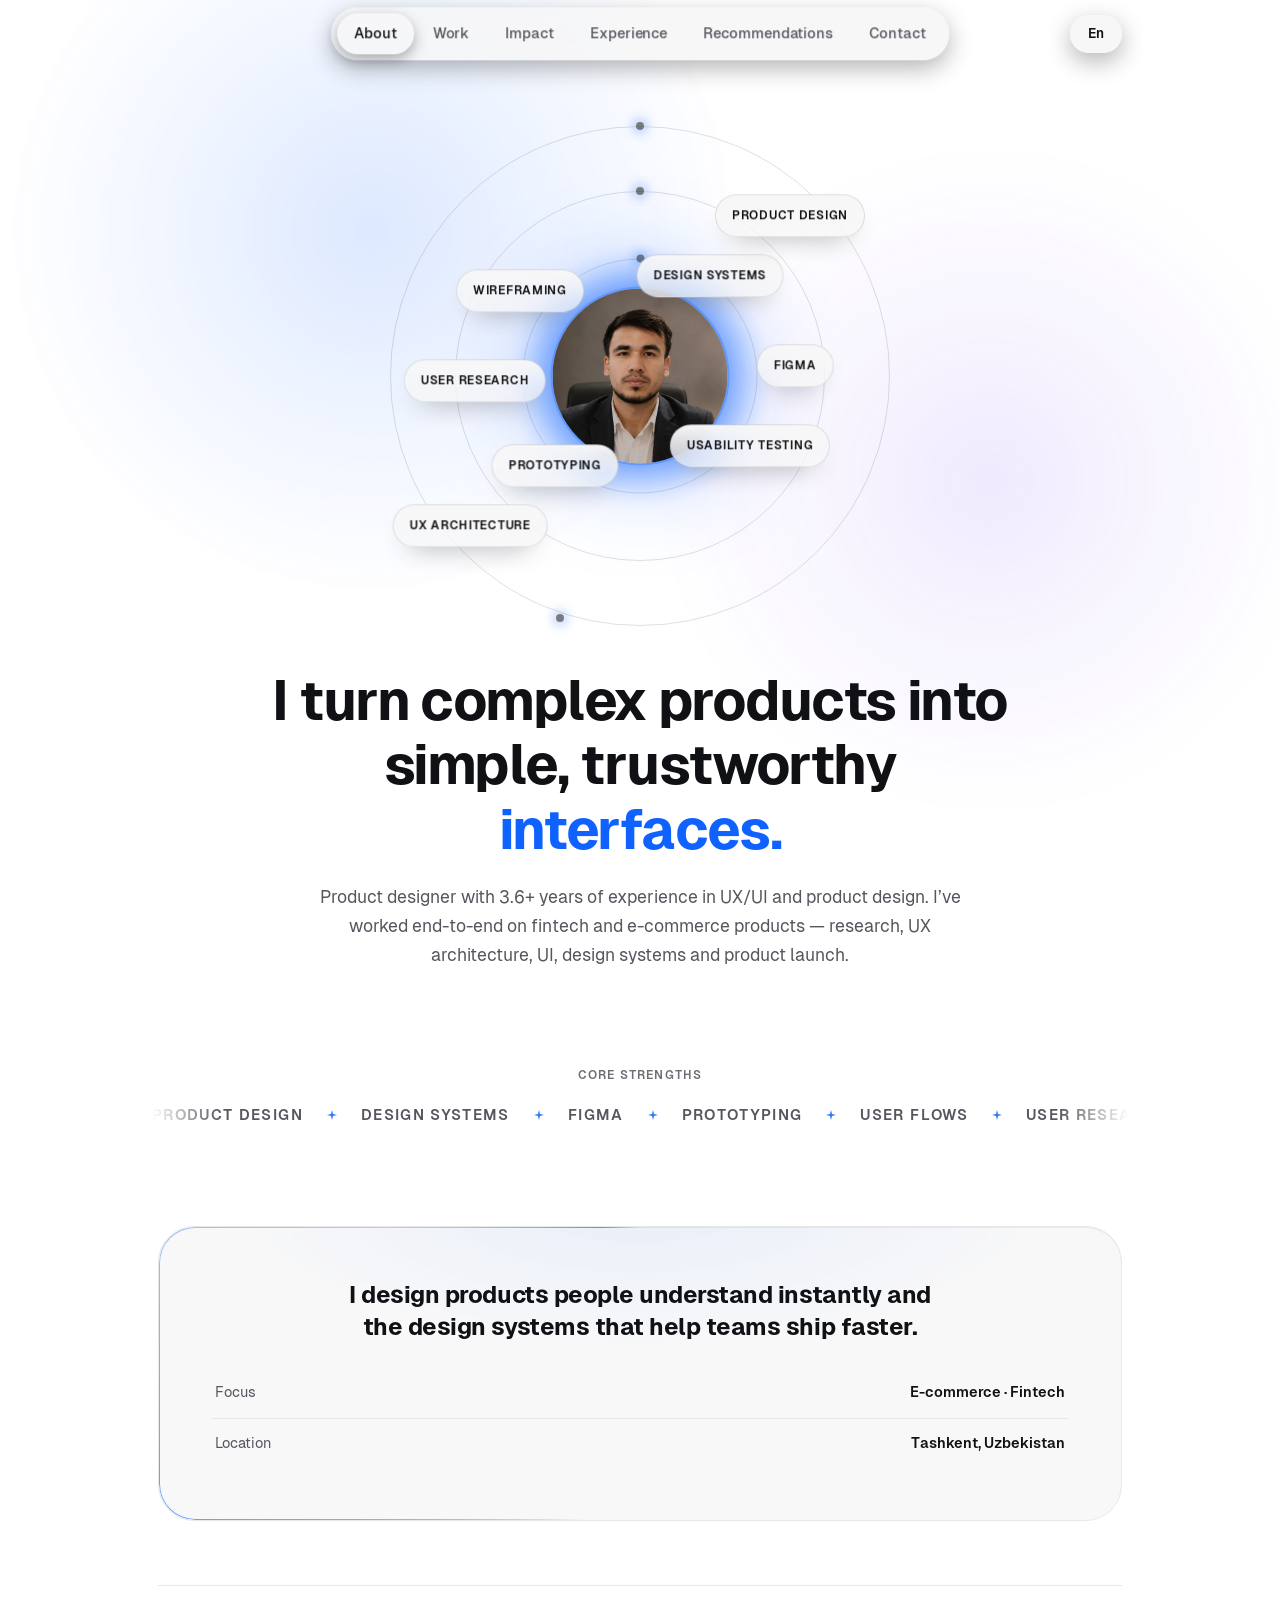
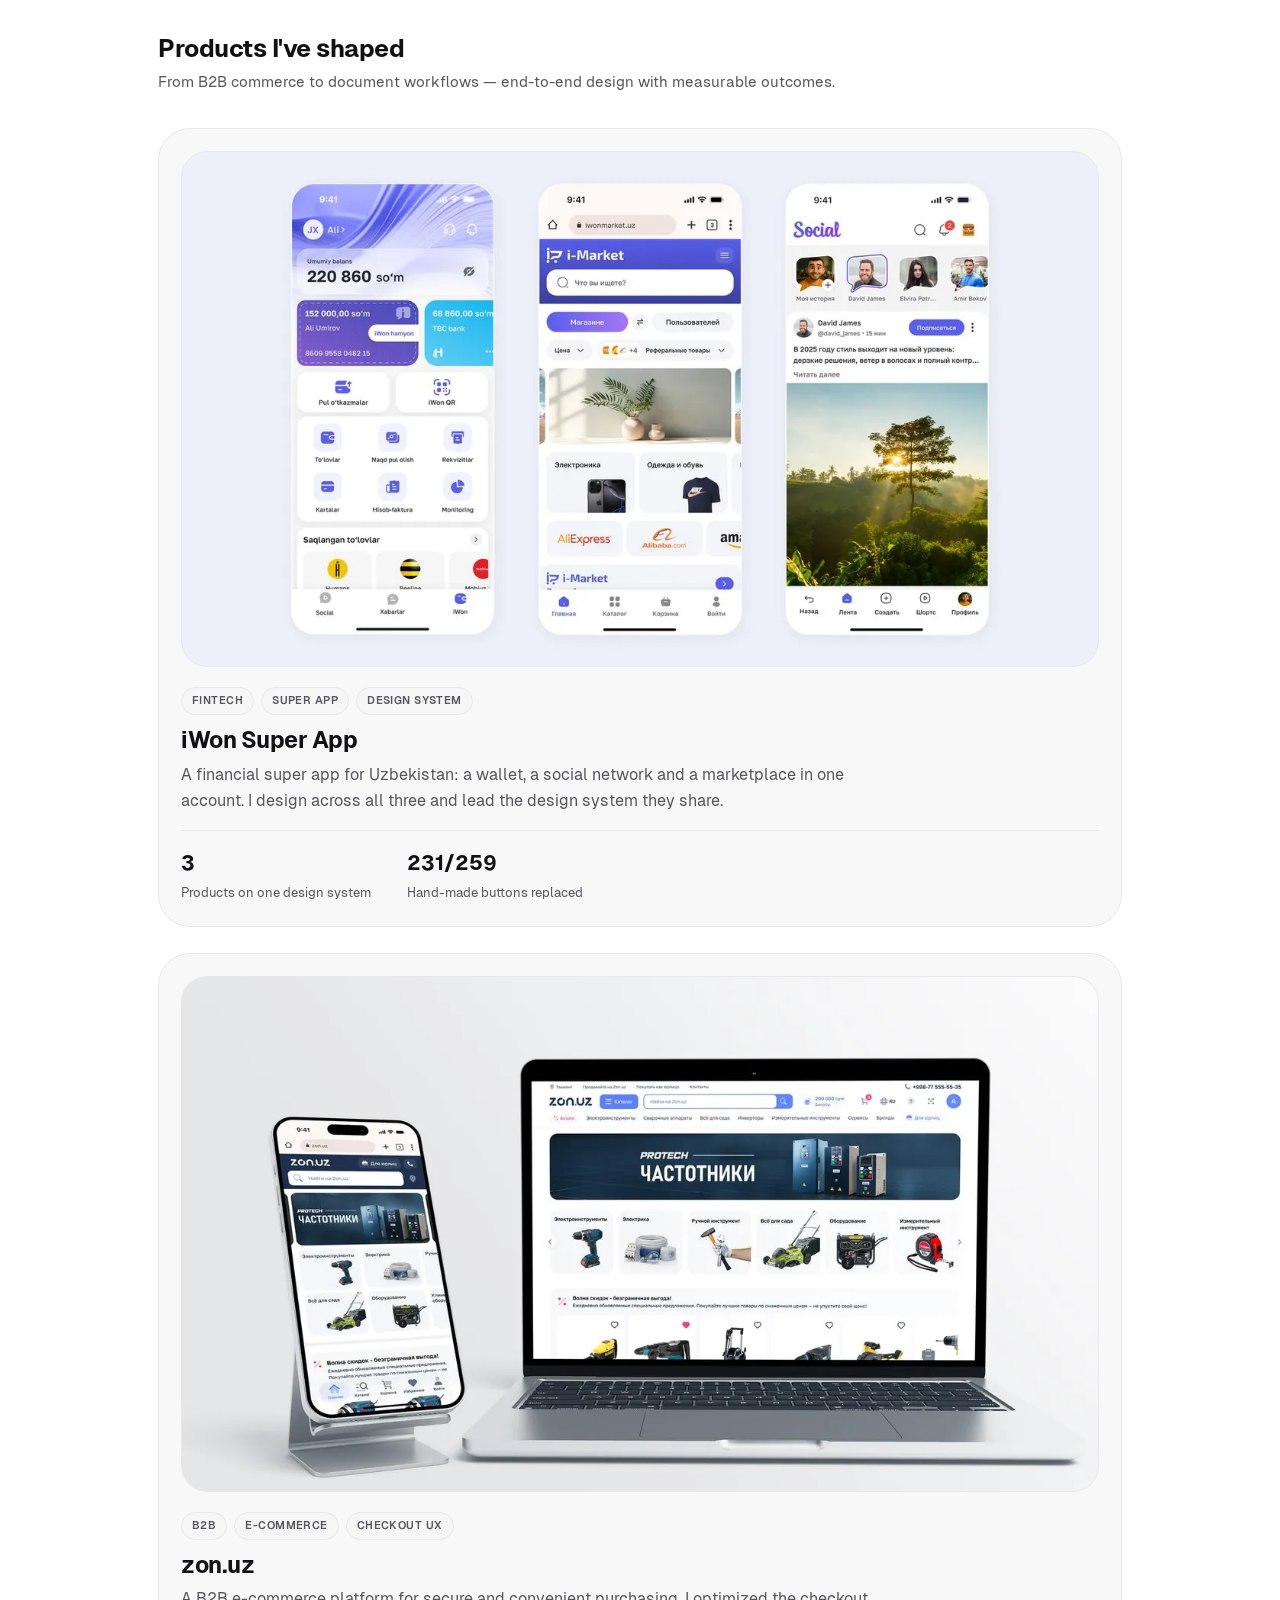
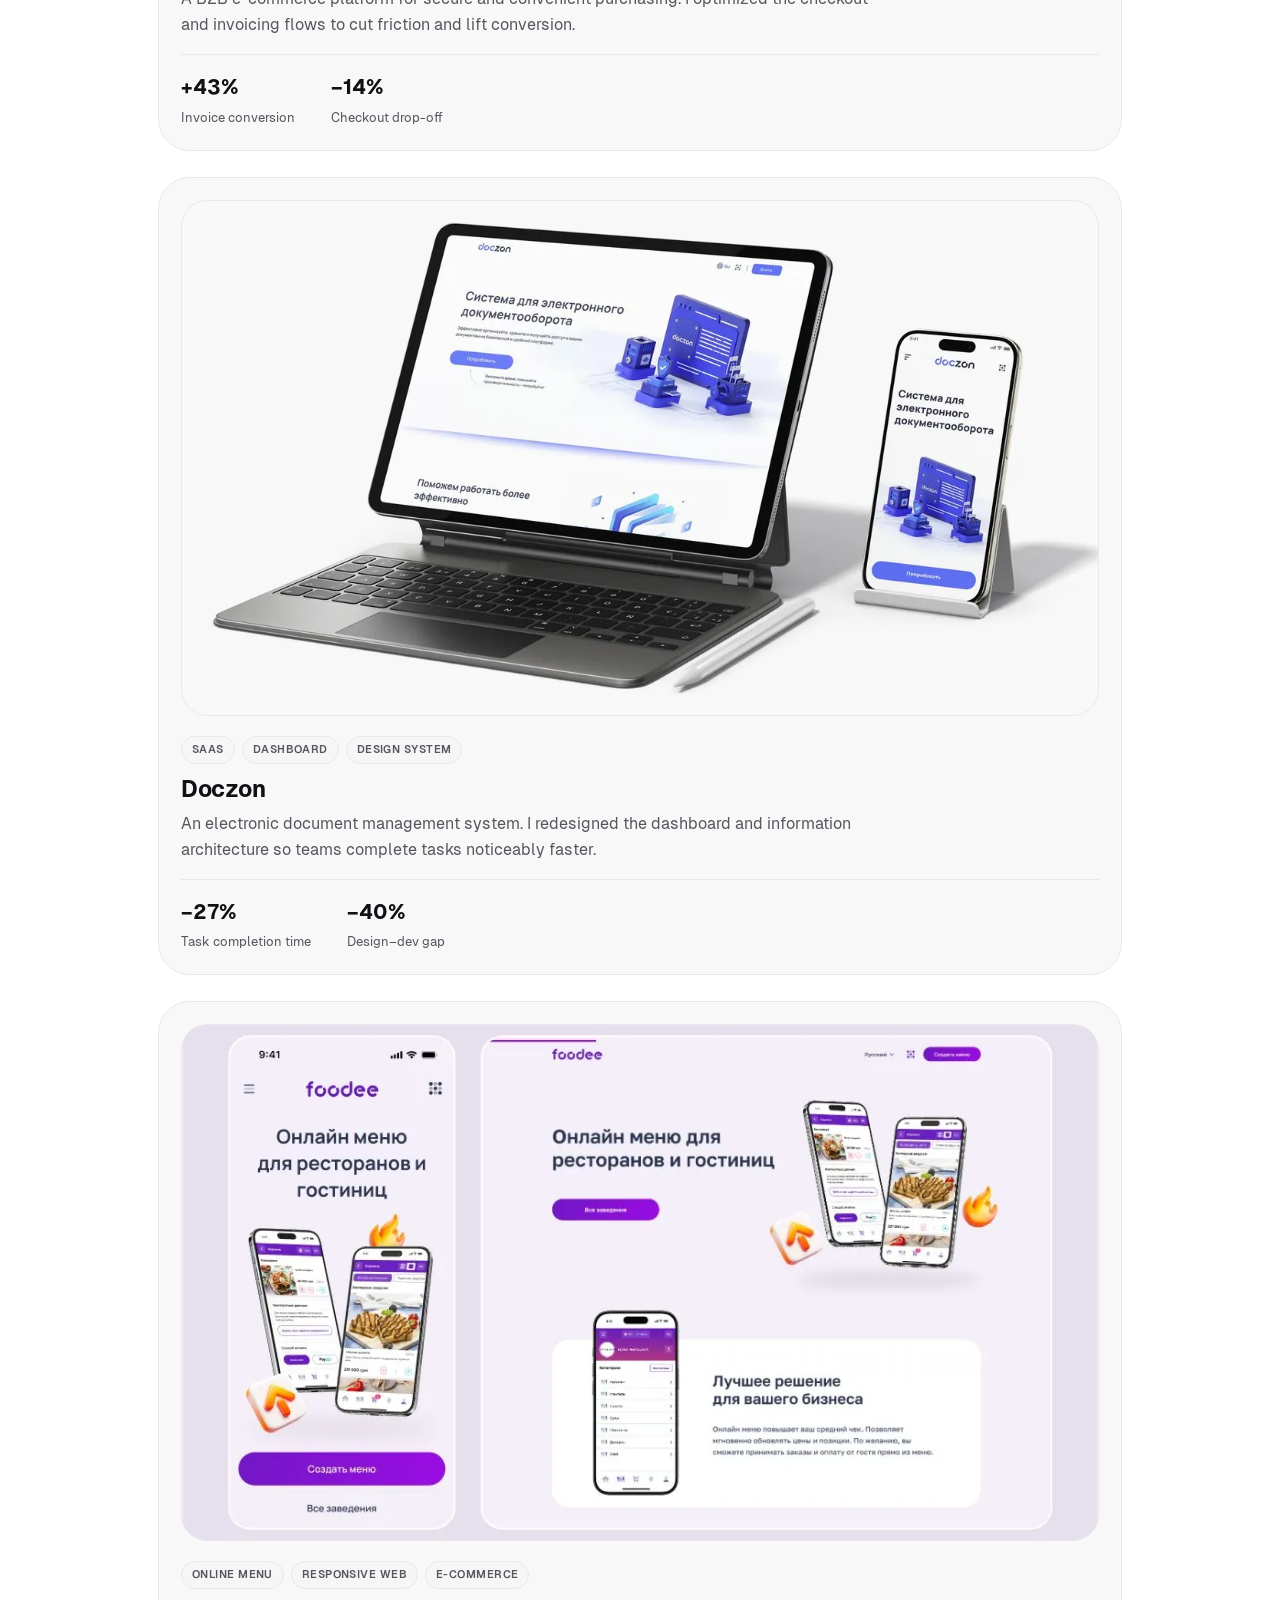
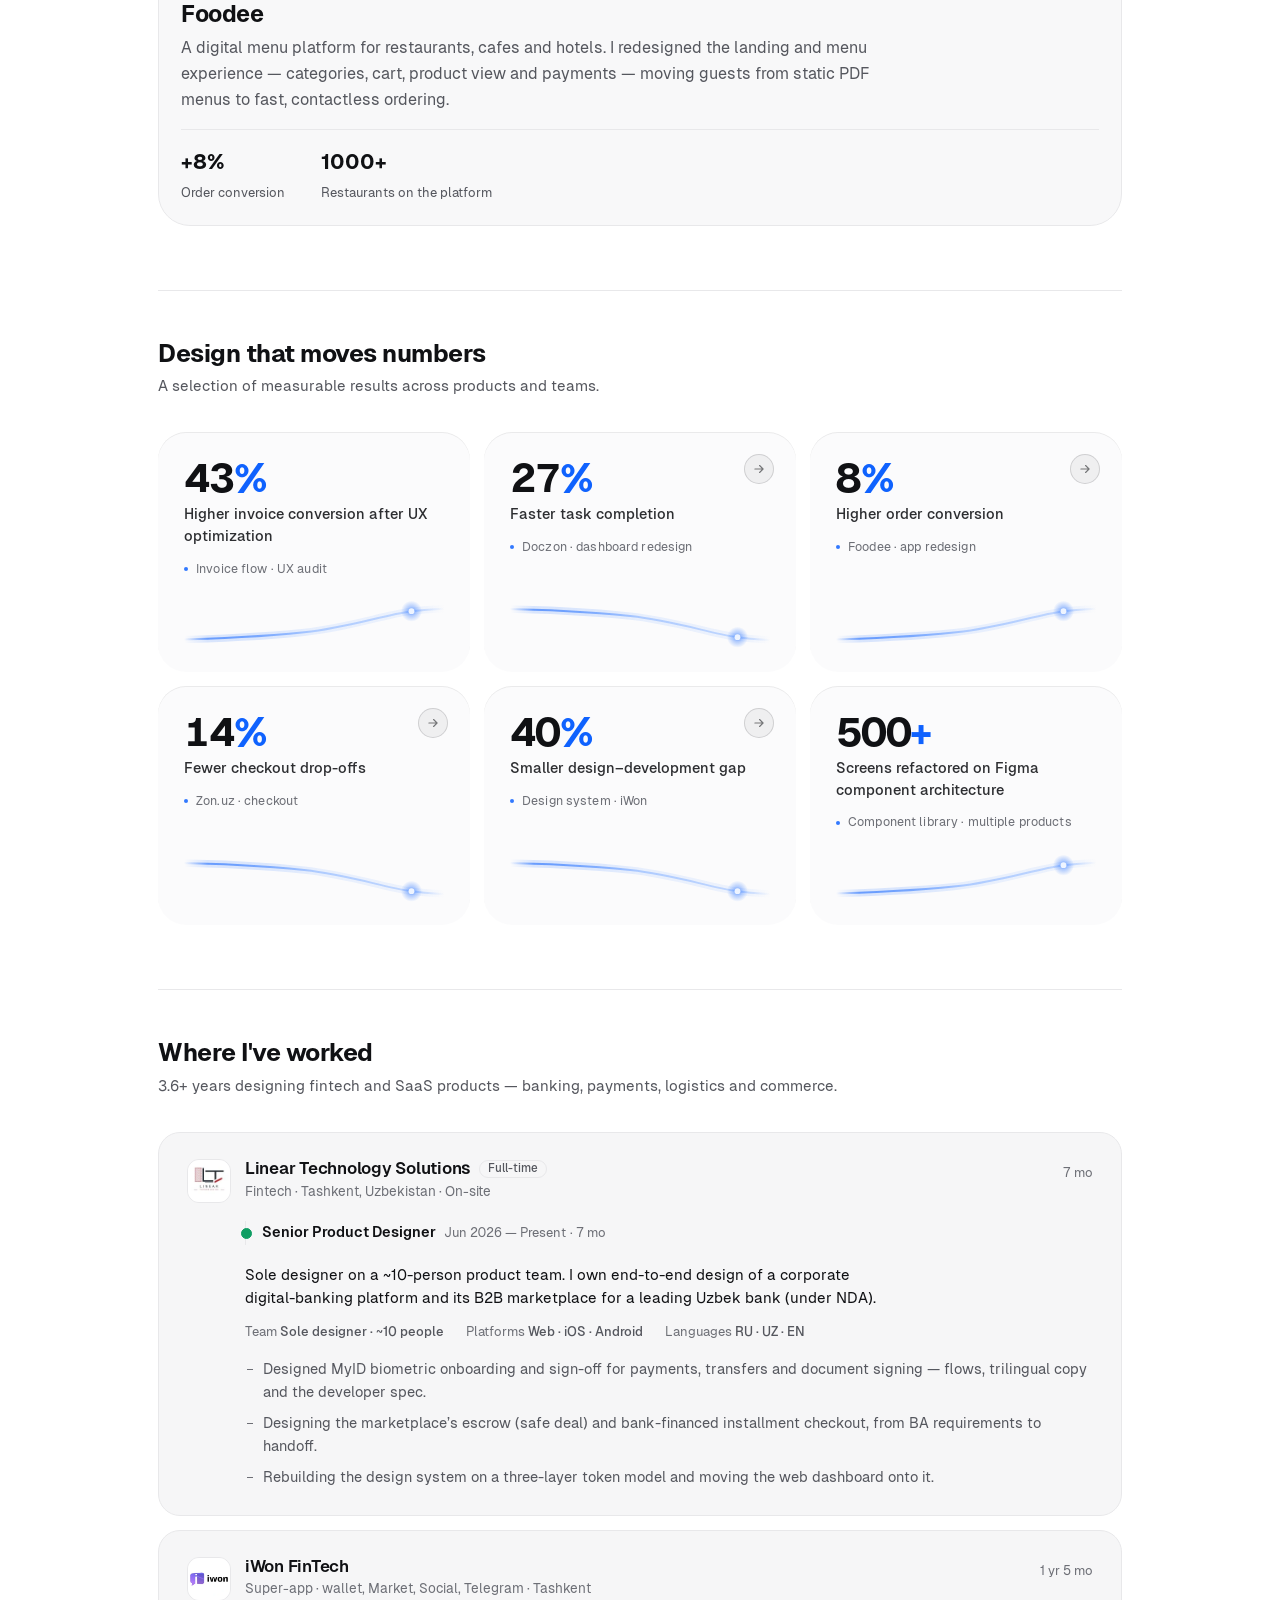
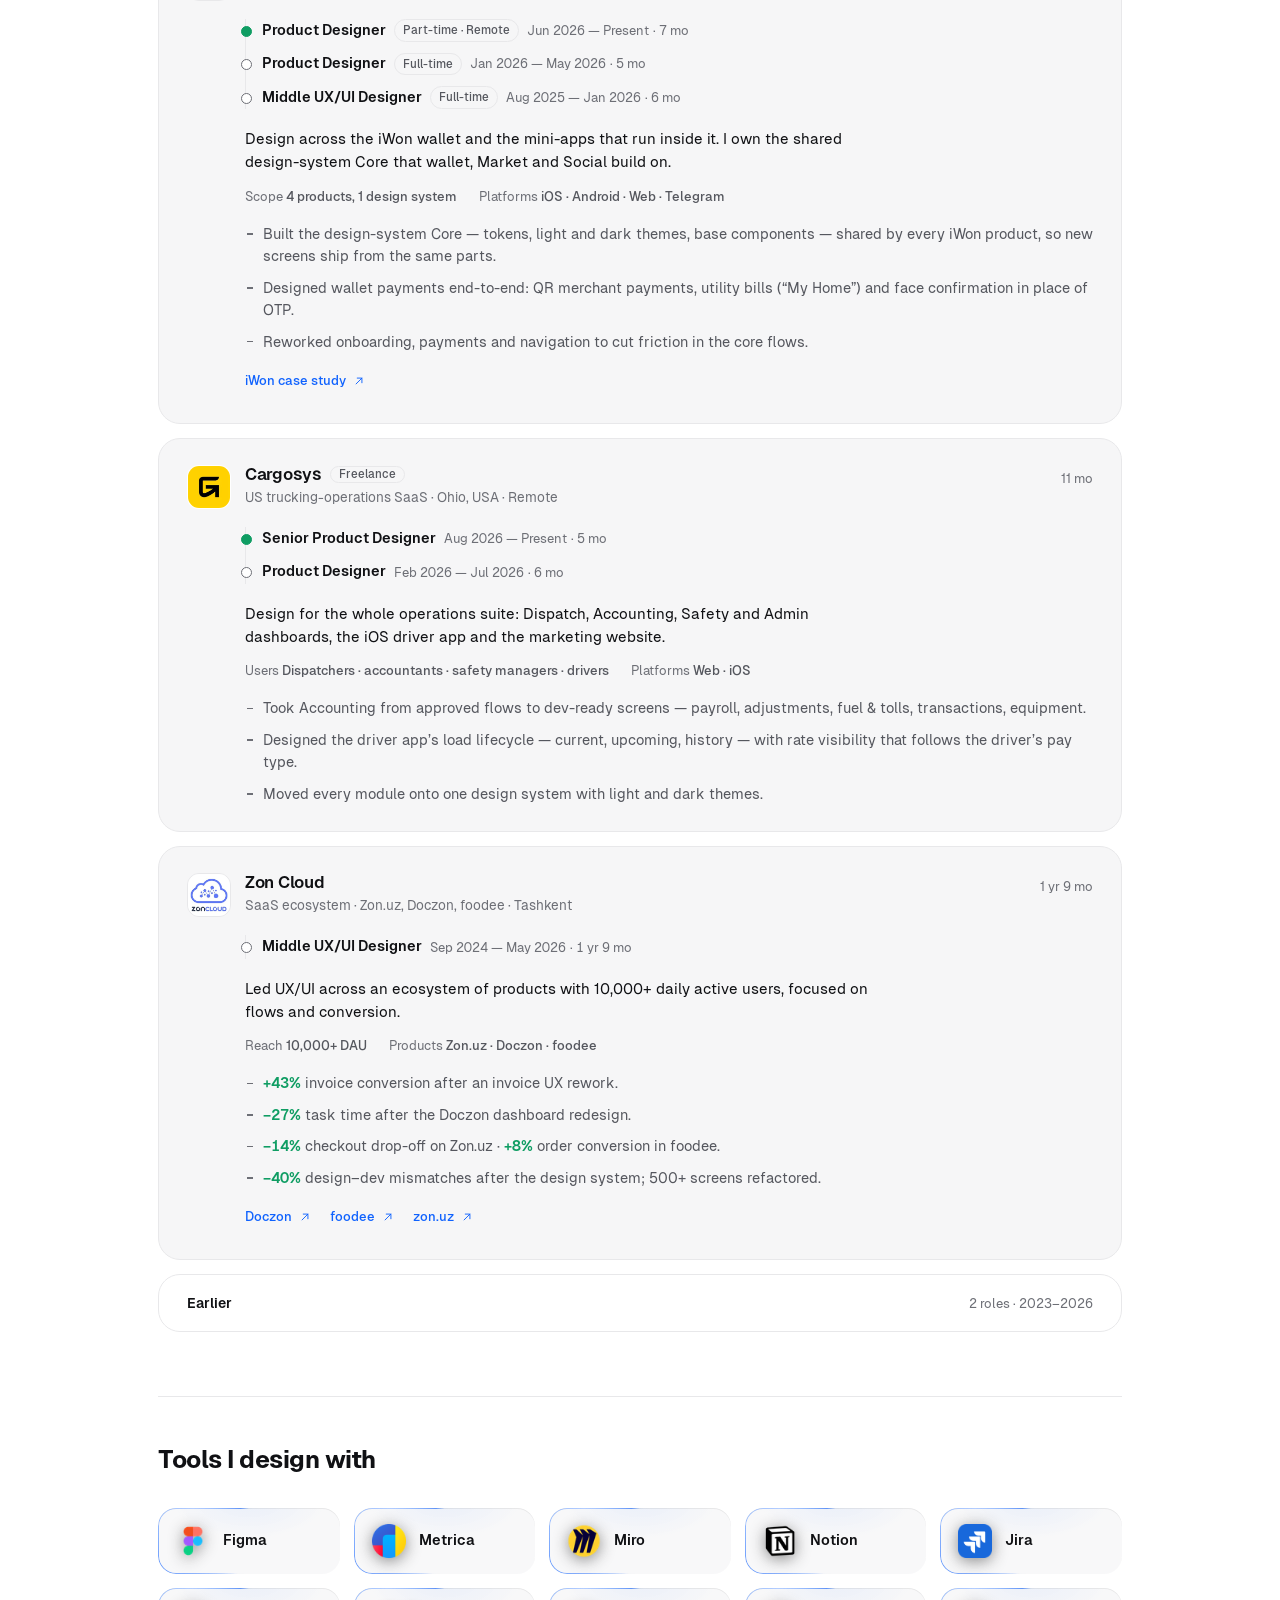
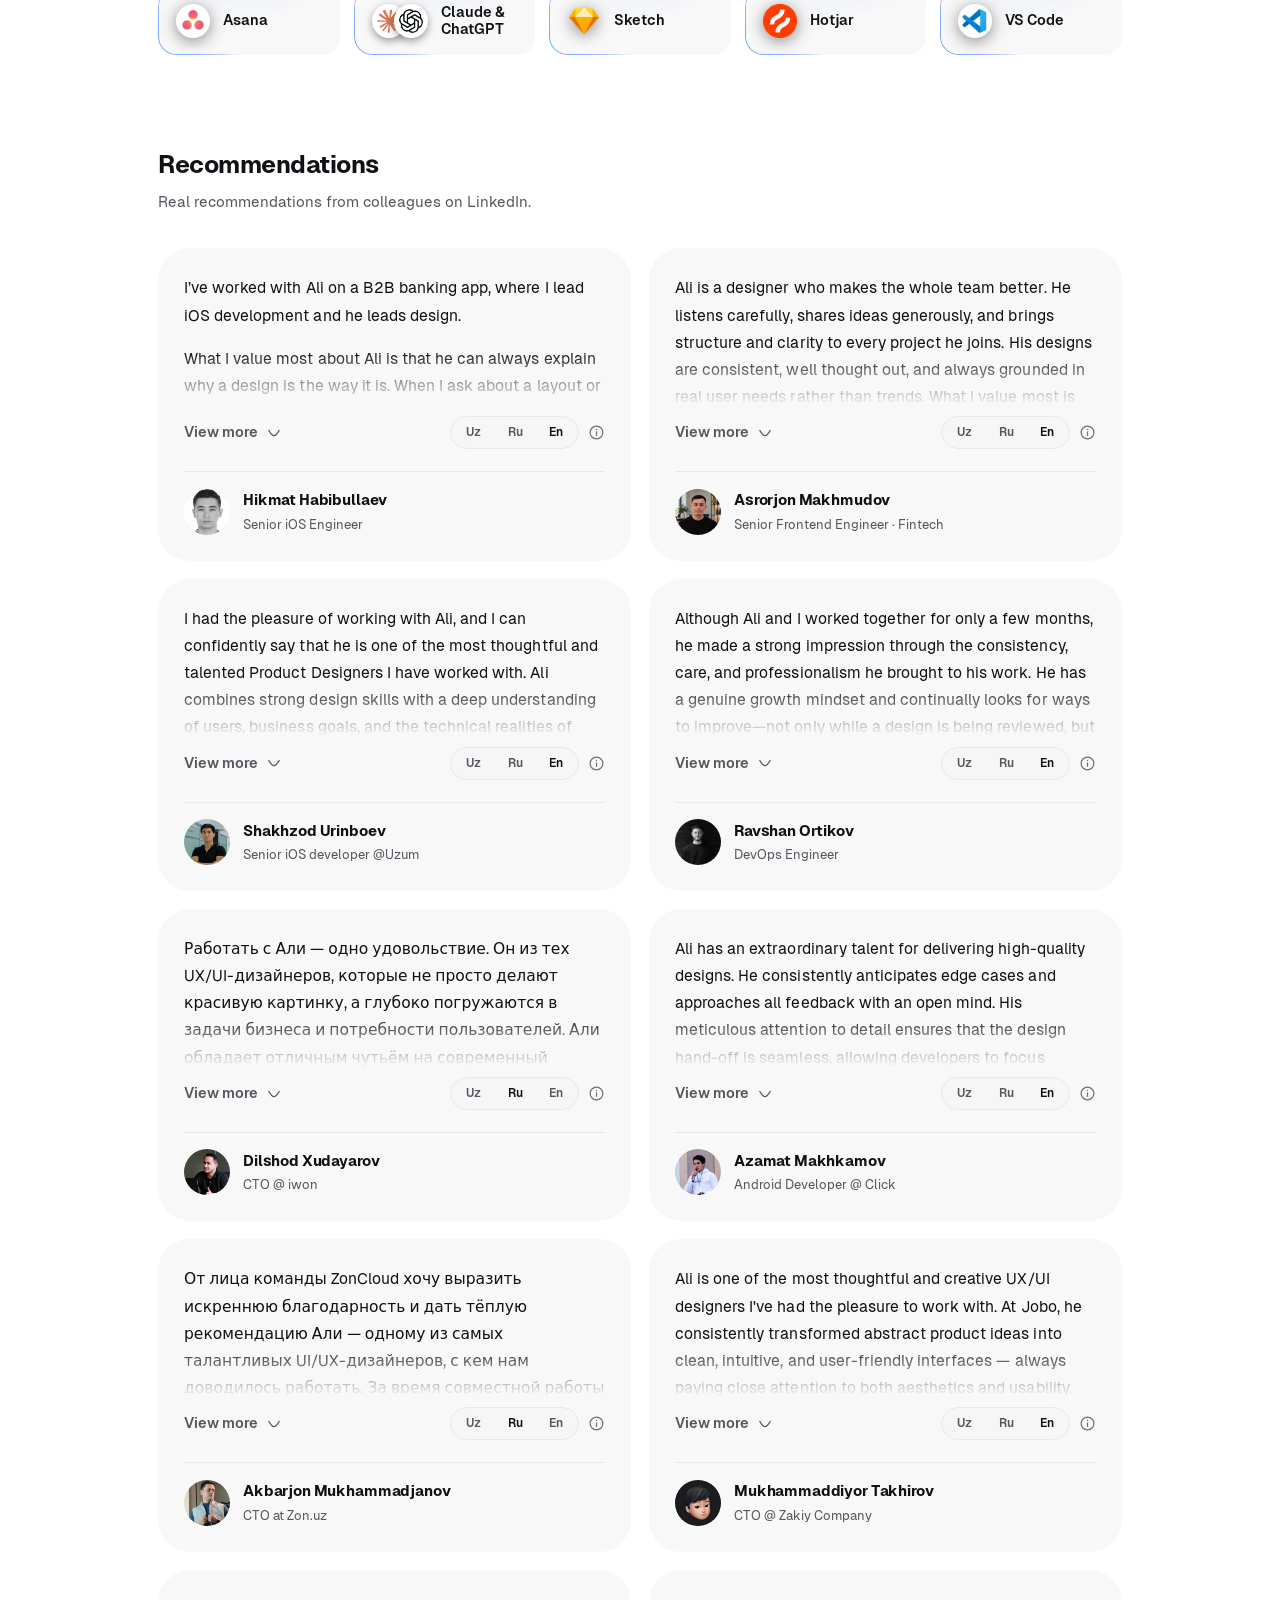
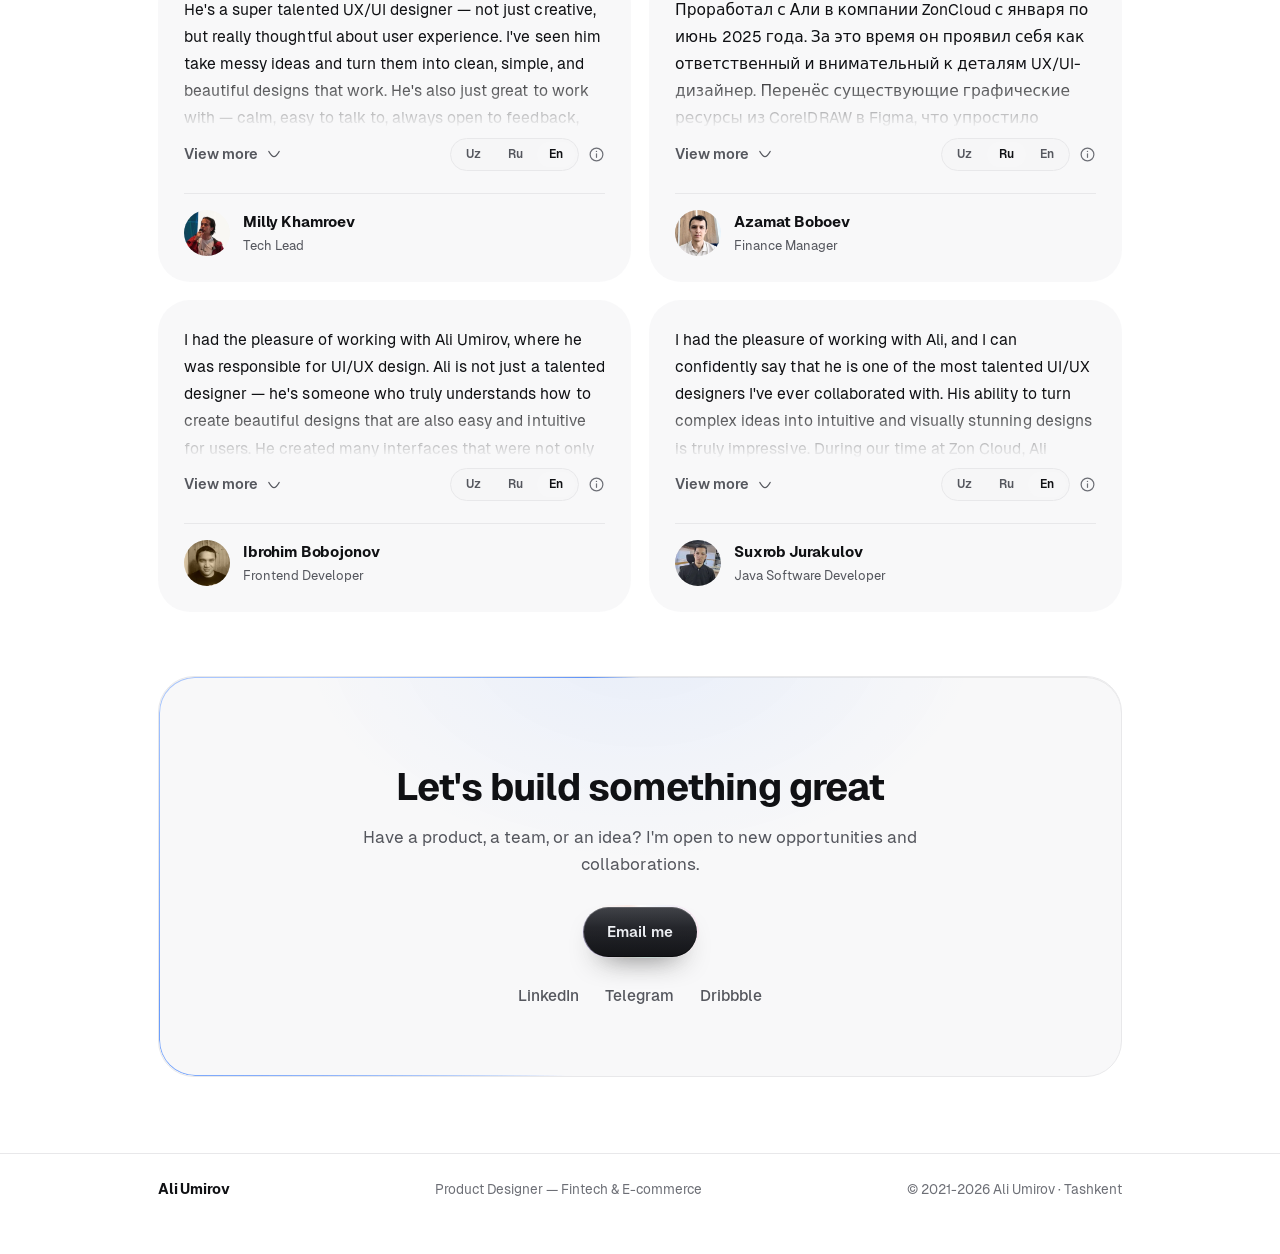
==== commit a43a93b2: "Experience v2: scope & outcomes layout (EN/RU/UZ)" ====
--- a/index.html
+++ b/index.html
@@ -273,154 +273,22 @@
 </section>
 
 <!-- EXPERIENCE -->
-<section class="exp" id="experience">
+<section class="exp xexp" id="experience">
   <div class="wrap">
     <div class="sec-head reveal">
       <div>
         <span class="eyebrow"><span class="dot"></span><span data-en="Career" data-ru="Карьера">Karyera</span></span>
         <h2 class="sec-title" style="margin-top:18px" data-en="Where I've worked" data-ru="Где я работал">Ish tajribam</h2>
       </div>
-      <p class="sec-note yexp" data-en="{Y}+ years across fintech, e-commerce and product teams." data-ru="Более {Y} лет в финтехе, e-commerce и продуктовых командах.">{Y}+ yil — fintech, e-commerce va mahsulot jamoalarida.</p>
-    </div>
-    <div class="exp-list">
-
-      <div class="role co reveal d1">
-        <div class="co-logo lts" aria-hidden="true">L<i>T</i></div>
-        <div class="co-head">
-          <h3 class="co-name">Senior Product Designer</h3>
-          <div class="co-sub">Linear Technology Solutions <span class="rtype ft" data-en="Full-time" data-ru="Полная занятость">To‘liq stavka</span></div>
-          <div class="co-meta"><span class="rdate" data-en="Jun 2026 — Present" data-ru="Июнь 2026 — н.в." data-s="2026-06" data-e="present">Iyun 2026 — hozirgacha</span></div>
-          <div class="co-meta"><span data-en="Tashkent, Uzbekistan" data-ru="Ташкент, Узбекистан">Toshkent, O‘zbekiston</span><span class="sep" aria-hidden="true">·</span><span data-en="On-site" data-ru="В офисе">Ofisda</span></div>
-        </div>
-        <div class="rbody">
-          <ul>
-            <li data-en="UX/UI design for fintech platforms (web, iOS, Android)." data-ru="UX/UI дизайн для финтех-платформ (web, iOS, Android).">Fintech platformalari uchun UX/UI dizayn (web, iOS, Android).</li>
-            <li data-en="Building and evolving the Design System in Figma." data-ru="Создание и развитие дизайн-системы в Figma.">Figma’da Design System qurish va rivojlantirish.</li>
-            <li data-en="Transactional interfaces, prototyping and design QA." data-ru="Транзакционные интерфейсы, прототипирование и дизайн-QA.">Tranzaksion interfeyslar, prototiplash va design QA.</li>
-            <li data-en="Close collaboration with product, frontend and mobile teams." data-ru="Тесное взаимодействие с продуктовой, frontend- и мобильной командами.">Product, frontend va mobile jamoalar bilan yaqin hamkorlik.</li>
-          </ul>
-        </div>
-        <button class="vmore" type="button"><span class="vm-more" data-en="View more" data-ru="Показать больше">Batafsil</span><span class="vm-less" data-en="View less" data-ru="Показать меньше">Yopish</span><span class="ar2"><svg viewBox="0 0 24 24" fill="none"><path d="M19 8.5C19 8.5 14.856 15.5 12 15.5C9.145 15.5 5 8.5 5 8.5" stroke="currentColor" stroke-width="1.5" stroke-linecap="round" stroke-linejoin="round"/></svg></span></button>
-      </div>
-
-      <div class="role co multi reveal d2">
-        <div class="co-logo iwon" aria-hidden="true">iw</div>
-        <div class="co-head">
-          <h3 class="co-name">iWon FinTech</h3>
-          <div class="co-meta"><span class="rtotal"></span></div>
-        </div>
-        <div class="roles">
-          <div class="rl now">
-            <h4 class="rl-title">Product Designer <span class="rtype pt" data-en="Part-time" data-ru="Частичная занятость">Yarim stavka</span></h4>
-            <div class="co-meta"><span class="rdate" data-en="Jun 2026 — Present" data-ru="Июнь 2026 — н.в." data-s="2026-06" data-e="present">Iyun 2026 — hozirgacha</span></div>
-            <div class="co-meta"><span data-en="Tashkent, Uzbekistan" data-ru="Ташкент, Узбекистан">Toshkent, O‘zbekiston</span><span class="sep" aria-hidden="true">·</span><span data-en="Remote" data-ru="Удалённо">Masofaviy</span></div>
-          </div>
-          <div class="rl now">
-            <h4 class="rl-title">Product Designer <span class="rtype ft" data-en="Full-time" data-ru="Полная занятость">To‘liq stavka</span></h4>
-            <div class="co-meta"><span class="rdate" data-en="Jan 2026 — Present" data-ru="Январь 2026 — н.в." data-s="2026-01" data-e="present">Yan 2026 — hozirgacha</span></div>
-            <div class="co-meta"><span data-en="Tashkent, Uzbekistan" data-ru="Ташкент, Узбекистан">Toshkent, O‘zbekiston</span><span class="sep" aria-hidden="true">·</span><span data-en="On-site" data-ru="В офисе">Ofisda</span></div>
-          </div>
-          <div class="rl">
-            <h4 class="rl-title">Middle UX/UI Designer <span class="rtype ft" data-en="Full-time" data-ru="Полная занятость">To‘liq stavka</span></h4>
-            <div class="co-meta"><span class="rdate" data-en="Aug 2025 — Jan 2026" data-ru="Август 2025 — Январь 2026" data-s="2025-08" data-e="2026-01">Avg 2025 — Yan 2026</span></div>
-            <div class="co-meta"><span data-en="Tashkent, Uzbekistan" data-ru="Ташкент, Узбекистан">Toshkent, O‘zbekiston</span><span class="sep" aria-hidden="true">·</span><span data-en="On-site" data-ru="В офисе">Ofisda</span></div>
-          </div>
-        </div>
-        <div class="rbody">
-          <ul>
-            <li data-en="Designed and shipped a scalable Design System for a Super App — consistent interfaces and faster development." data-ru="Спроектировал и внедрил масштабируемую дизайн-систему для супер-приложения — единообразные интерфейсы и более быстрая разработка.">Super App uchun masshtablanadigan Design System yaratdim — barqaror interfeyslar va tezroq ishlab chiqish.</li>
-            <li data-en="Led the full UX/UI cycle (Web, iOS, Android): from research to delivery and implementation QA." data-ru="Вёл полный UX/UI цикл (Web, iOS, Android): от исследований до сдачи и QA реализации.">To‘liq UX/UI siklini boshqardim (Web, iOS, Android): tadqiqotdan yetkazib berish va implementatsiya QA’gacha.</li>
-            <li data-en="Ran UX research: user scenarios, pain-point analysis, CJM optimization." data-ru="Проводил UX-исследования: пользовательские сценарии, анализ болевых точек, оптимизация CJM.">UX-tadqiqot: foydalanuvchi ssenariylari, pain-point tahlili, CJM optimizatsiyasi.</li>
-            <li data-en="Optimized key flows (onboarding, payments, navigation), reducing friction." data-ru="Оптимизировал ключевые флоу (онбординг, платежи, навигация), снижая трение.">Asosiy flow’larni optimallashtirsim (ro‘yxatdan o‘tish, to‘lovlar, navigatsiya) va friction’ni kamaytirdim.</li>
-          </ul>
-          <div class="mods">
-            <span class="tag-s">Wallet · P2P</span><span class="tag-s">Telegram Integration</span><span class="tag-s">Social Commerce</span><span class="tag-s">iWon Market</span>
-          </div>
-        </div>
-        <button class="vmore" type="button"><span class="vm-more" data-en="View more" data-ru="Показать больше">Batafsil</span><span class="vm-less" data-en="View less" data-ru="Показать меньше">Yopish</span><span class="ar2"><svg viewBox="0 0 24 24" fill="none"><path d="M19 8.5C19 8.5 14.856 15.5 12 15.5C9.145 15.5 5 8.5 5 8.5" stroke="currentColor" stroke-width="1.5" stroke-linecap="round" stroke-linejoin="round"/></svg></span></button>
-      </div>
-
-      <div class="role co multi reveal d3">
-        <div class="co-logo cargo" aria-hidden="true">G</div>
-        <div class="co-head">
-          <h3 class="co-name">Cargosys</h3>
-          <div class="co-meta"><span class="rtype fl" data-en="Freelance" data-ru="Фриланс">Frilans</span><span class="sep" aria-hidden="true">·</span><span class="rtotal"></span></div>
-          <div class="co-meta"><span data-en="Ohio, United States" data-ru="Огайо, США">Ohio, AQSh</span><span class="sep" aria-hidden="true">·</span><span data-en="Remote" data-ru="Удалённо">Masofaviy</span></div>
-        </div>
-        <div class="roles">
-          <div class="rl now">
-            <h4 class="rl-title">Senior Product Designer</h4>
-            <div class="co-meta"><span class="rdate" data-en="Aug 2026 — Present" data-ru="Август 2026 — н.в." data-s="2026-08" data-e="present">Avg 2026 — hozirgacha</span></div>
-            
-          </div>
-          <div class="rl now">
-            <h4 class="rl-title">Product Designer</h4>
-            <div class="co-meta"><span class="rdate" data-en="Feb 2026 — Present" data-ru="Февраль 2026 — н.в." data-s="2026-02" data-e="present">Fev 2026 — hozirgacha</span></div>
-            
-          </div>
-        </div>
-        
-      </div>
-
-      <div class="role co reveal d1">
-        <div class="co-logo neutral" aria-hidden="true">NE</div>
-        <div class="co-head">
-          <h3 class="co-name">Product Designer</h3>
-          <div class="co-sub">New Edu LLC</div>
-          <div class="co-meta"><span class="rdate" data-en="Feb 2026 — May 2026" data-ru="Февраль 2026 — Май 2026" data-s="2026-02" data-e="2026-05">Fev 2026 — May 2026</span></div>
-          
-        </div>
-        <div class="rbody">
-          <ul>
-            <li data-en="Led the full product-design cycle: research, UX/UI, prototyping, handoff to development." data-ru="Вёл полный цикл продуктового дизайна: исследования, UX/UI, прототипирование, передача в разработку.">To‘liq product-design siklini boshqardim: tadqiqot, UX/UI, prototiplash, ishlab chiqishga topshirish.</li>
-            <li data-en="UX research: scenario analysis, pain points, CJM." data-ru="UX-исследования: анализ сценариев, болевые точки, CJM.">UX-tadqiqot: ssenariy tahlili, pain-point’lar, CJM.</li>
-            <li data-en="Reworked key flows (registration, authentication, core features) to improve usability." data-ru="Переработал ключевые флоу (регистрация, аутентификация, основные функции) для улучшения юзабилити.">Asosiy flow’larni qayta ishladim (ro‘yxatdan o‘tish, autentifikatsiya, asosiy funksiyalar) — qulaylikni oshirdim.</li>
-            <li data-en="Built a design system and reusable components for consistency and speed." data-ru="Построил дизайн-систему и переиспользуемые компоненты для единообразия и скорости.">Barqarorlik va tezlik uchun design system va qayta ishlatiladigan komponentlar yaratdim.</li>
-          </ul>
-        </div>
-        <button class="vmore" type="button"><span class="vm-more" data-en="View more" data-ru="Показать больше">Batafsil</span><span class="vm-less" data-en="View less" data-ru="Показать меньше">Yopish</span><span class="ar2"><svg viewBox="0 0 24 24" fill="none"><path d="M19 8.5C19 8.5 14.856 15.5 12 15.5C9.145 15.5 5 8.5 5 8.5" stroke="currentColor" stroke-width="1.5" stroke-linecap="round" stroke-linejoin="round"/></svg></span></button>
-      </div>
-
-      <div class="role co reveal d2">
-        <div class="co-logo neutral" aria-hidden="true">ZC</div>
-        <div class="co-head">
-          <h3 class="co-name">Middle UX/UI Designer</h3>
-          <div class="co-sub">Zon Cloud LLC</div>
-          <div class="co-meta"><span class="rdate" data-en="Sep 2024 — May 2026" data-ru="Сентябрь 2024 — Май 2026" data-s="2024-09" data-e="2026-05">Sen 2024 — May 2026</span></div>
-          
-        </div>
-        <div class="rbody">
-          <ul>
-            <li data-en="Led UX/UI processes for an ecosystem with 10,000+ daily active users, focused on user-flow and conversion." data-ru="Вёл UX/UI процессы для экосистемы с 10 000+ ежедневных активных пользователей, с фокусом на пользовательские флоу и конверсию.">10 000+ kunlik faol foydalanuvchili ekotizim uchun UX/UI jarayonlarini boshqardim — user-flow va konversiyaga urg‘u.</li>
-            <li data-en="Invoice UX optimization → +43% conversion." data-ru="UX-оптимизация счетов → +43% конверсии.">Invoys UX optimizatsiyasi → +43% konversiya.</li>
-            <li data-en="Doczon dashboard redesign → −27% task time." data-ru="Редизайн дашборда Doczon → −27% времени задач.">Doczon dashboard redizayni → −27% vazifa vaqti.</li>
-            <li data-en="foodee app UX redesign → +8% order conversion." data-ru="UX-редизайн приложения foodee → +8% конверсии заказов.">foodee ilovasi UX redizayni → +8% buyurtma konversiyasi.</li>
-            <li data-en="Zon.uz checkout optimization → −14% drop-off." data-ru="Оптимизация оформления Zon.uz → −14% оттока.">Zon.uz checkout optimizatsiyasi → −14% drop-off.</li>
-            <li data-en="Design system reduced design–development discrepancies by 40%; refactored 500+ screens." data-ru="Дизайн-система снизила расхождения дизайн–разработка на 40%; переработано 500+ экранов.">Design system dizayn–dev farqini 40% kamaytirdi; 500+ ekran qayta ishlandi.</li>
-          </ul>
-        </div>
-        <button class="vmore" type="button"><span class="vm-more" data-en="View more" data-ru="Показать больше">Batafsil</span><span class="vm-less" data-en="View less" data-ru="Показать меньше">Yopish</span><span class="ar2"><svg viewBox="0 0 24 24" fill="none"><path d="M19 8.5C19 8.5 14.856 15.5 12 15.5C9.145 15.5 5 8.5 5 8.5" stroke="currentColor" stroke-width="1.5" stroke-linecap="round" stroke-linejoin="round"/></svg></span></button>
-      </div>
-
-      <div class="role co reveal d3">
-        <div class="co-logo neutral" aria-hidden="true">J</div>
-        <div class="co-head">
-          <h3 class="co-name">UX/UI Designer</h3>
-          <div class="co-sub">Jobo.uz</div>
-          <div class="co-meta"><span class="rdate" data-en="Apr 2023 — Aug 2024" data-ru="Апрель 2023 — Август 2024" data-s="2023-04" data-e="2024-08">Apr 2023 — Avg 2024</span></div>
-          
-        </div>
-        <div class="rbody">
-          <ul>
-            <li data-en="Built responsive landing pages and banners for marketing campaigns." data-ru="Создавал адаптивные лендинги и баннеры для маркетинговых кампаний.">Marketing kampaniyalari uchun responsive landing page va bannerlar yaratdim.</li>
-            <li data-en="Conversion- and usability-focused landing pages." data-ru="Лендинги с фокусом на конверсию и юзабилити.">Konversiya va qulaylikka yo‘naltirilgan landing’lar.</li>
-            <li data-en="Brand-aligned visual content for social media." data-ru="Визуальный контент для соцсетей в соответствии с брендом.">Brend uslubiga mos ijtimoiy tarmoq kontenti.</li>
-            <li data-en="Mobile app UI for iOS and Android." data-ru="UI мобильных приложений для iOS и Android.">iOS va Android uchun mobil ilova UI’lari.</li>
-          </ul>
-        </div>
-        <button class="vmore" type="button"><span class="vm-more" data-en="View more" data-ru="Показать больше">Batafsil</span><span class="vm-less" data-en="View less" data-ru="Показать меньше">Yopish</span><span class="ar2"><svg viewBox="0 0 24 24" fill="none"><path d="M19 8.5C19 8.5 14.856 15.5 12 15.5C9.145 15.5 5 8.5 5 8.5" stroke="currentColor" stroke-width="1.5" stroke-linecap="round" stroke-linejoin="round"/></svg></span></button>
-      </div>
-
+      <p class="sec-note yexp" data-en="{Y}+ years designing fintech and SaaS products — banking, payments, logistics and commerce." data-ru="Более {Y} лет проектирую финтех- и SaaS-продукты — банкинг, платежи, логистика и e-commerce.">{Y}+ yil — fintech va SaaS mahsulotlar: banking, to‘lovlar, logistika va e-commerce.</p>
+    </div>
+    <div class="xlist">
+
+<article class="xcard co reveal d1"><div class="xhd"><div class="co-logo" aria-hidden="true"><img src="assets/img/logos/lts.webp" alt="" width="52" height="52" loading="lazy" decoding="async" /></div><div class="xhd-t"><h3 class="xco">Linear Technology Solutions <span class="xtag" data-en="Full-time" data-ru="Полная занятость">To‘liq stavka</span></h3><div class="xsub" data-en="Fintech · Tashkent, Uzbekistan · On-site" data-ru="Финтех · Ташкент, Узбекистан · В офисе">Fintech · Toshkent, O‘zbekiston · Ofisda</div></div><span class="rtotal xtot"></span></div><div class="xrail"><div class="xrl cur"><b class="xrl-t">Senior Product Designer</b><span class="xrl-d"><span class="rdate" data-s="2026-06" data-e="present" data-en="Jun 2026 — Present" data-ru="Июнь 2026 — н.в.">Iyun 2026 — hozirgacha</span></span></div></div><div class="xbody"><p class="xscope" data-en="Sole designer on a ~10-person product team. I own end-to-end design of a corporate digital-banking platform and its B2B marketplace for a leading Uzbek bank (under NDA)." data-ru="Единственный дизайнер в продуктовой команде из ~10 человек. Отвечаю за дизайн end-to-end корпоративной платформы цифрового банкинга и её B2B-маркетплейса для крупного узбекского банка (под NDA).">~10 kishilik mahsulot jamoasidagi yagona dizayner. Yirik o‘zbek banki uchun korporativ raqamli banking platformasi va uning B2B marketpleysi dizayniga end-to-end mas’ulman (NDA ostida).</p><div class="xmeta"><span><span data-en="Team" data-ru="Команда">Jamoa</span> <b data-en="Sole designer · ~10 people" data-ru="Единственный дизайнер · ~10 человек">Yagona dizayner · ~10 kishi</b></span><span><span data-en="Platforms" data-ru="Платформы">Platformalar</span> <b>Web · iOS · Android</b></span><span><span data-en="Languages" data-ru="Языки">Tillar</span> <b>RU · UZ · EN</b></span></div><ul class="xout"><li><span data-en="Designed MyID biometric onboarding and sign-off for payments, transfers and document signing — flows, trilingual copy and the developer spec." data-ru="Спроектировал биометрический онбординг через MyID и подтверждение платежей, переводов и подписания документов — флоу, тексты на трёх языках и спецификация для разработки.">MyID orqali biometrik ro‘yxatdan o‘tish hamda to‘lov, o‘tkazma va hujjat imzolashni tasdiqlashni loyihaladim — flow’lar, uch tildagi matnlar va dasturchilar uchun spetsifikatsiya.</span></li><li><span data-en="Designing the marketplace’s escrow (safe deal) and bank-financed installment checkout, from BA requirements to handoff." data-ru="Проектирую эскроу (безопасную сделку) и оформление заказа в рассрочку с банковским финансированием в маркетплейсе — от требований BA до передачи в разработку.">Marketpleys uchun eskrou (xavfsiz bitim) va bank moliyalashtiradigan muddatli to‘lovli checkout’ni loyihalayapman — BA talablaridan ishlab chiqishga topshirishgacha.</span></li><li><span data-en="Rebuilding the design system on a three-layer token model and moving the web dashboard onto it." data-ru="Перестраиваю дизайн-систему на трёхуровневой модели токенов и переношу на неё веб-кабинет.">Design system’ni uch qatlamli token modeli asosida qayta quryapman va veb-kabinetni unga ko‘chiryapman.</span></li></ul></div></article>
+<article class="xcard co reveal d2"><div class="xhd"><div class="co-logo" aria-hidden="true"><img src="assets/img/logos/iwon.webp" alt="" width="52" height="52" loading="lazy" decoding="async" /></div><div class="xhd-t"><h3 class="xco">iWon FinTech</h3><div class="xsub" data-en="Super-app · wallet, Market, Social, Telegram · Tashkent" data-ru="Супер-приложение · кошелёк, Market, Social, Telegram · Ташкент">Super-ilova · hamyon, Market, Social, Telegram · Toshkent</div></div><span class="rtotal xtot"></span></div><div class="xrail"><div class="xrl cur"><b class="xrl-t">Product Designer</b> <span class="xtag" data-en="Part-time · Remote" data-ru="Частичная занятость · Удалённо">Yarim stavka · Masofaviy</span><span class="xrl-d"><span class="rdate" data-s="2026-06" data-e="present" data-en="Jun 2026 — Present" data-ru="Июнь 2026 — н.в.">Iyun 2026 — hozirgacha</span></span></div><div class="xrl"><b class="xrl-t">Product Designer</b> <span class="xtag" data-en="Full-time" data-ru="Полная занятость">To‘liq stavka</span><span class="xrl-d"><span class="rdate" data-s="2026-01" data-e="2026-05" data-en="Jan 2026 — May 2026" data-ru="Январь 2026 — Май 2026">Yan 2026 — May 2026</span></span></div><div class="xrl"><b class="xrl-t">Middle UX/UI Designer</b> <span class="xtag" data-en="Full-time" data-ru="Полная занятость">To‘liq stavka</span><span class="xrl-d"><span class="rdate" data-s="2025-08" data-e="2026-01" data-en="Aug 2025 — Jan 2026" data-ru="Август 2025 — Январь 2026">Avg 2025 — Yan 2026</span></span></div></div><div class="xbody"><p class="xscope" data-en="Design across the iWon wallet and the mini-apps that run inside it. I own the shared design-system Core that wallet, Market and Social build on." data-ru="Дизайн кошелька iWon и мини-приложений внутри него. Отвечаю за общее ядро дизайн-системы (Core), на котором строятся кошелёк, Market и Social.">iWon hamyoni va uning ichida ishlaydigan mini-ilovalar dizayni. Hamyon, Market va Social quriladigan umumiy design system yadrosiga (Core) mas’ulman.</p><div class="xmeta"><span><span data-en="Scope" data-ru="Масштаб">Ko‘lam</span> <b data-en="4 products, 1 design system" data-ru="4 продукта, 1 дизайн-система">4 mahsulot, 1 design system</b></span><span><span data-en="Platforms" data-ru="Платформы">Platformalar</span> <b>iOS · Android · Web · Telegram</b></span></div><ul class="xout"><li><span data-en="Built the design-system Core — tokens, light and dark themes, base components — shared by every iWon product, so new screens ship from the same parts." data-ru="Создал ядро дизайн-системы — токены, светлая и тёмная темы, базовые компоненты — общее для всех продуктов iWon, поэтому новые экраны собираются из одних и тех же деталей.">Design system yadrosini yaratdim — tokenlar, yorug‘ va qorong‘i mavzular, asosiy komponentlar — u barcha iWon mahsulotlari uchun umumiy, shuning uchun yangi ekranlar bir xil qismlardan yig‘iladi.</span></li><li><span data-en="Designed wallet payments end-to-end: QR merchant payments, utility bills (“My Home”) and face confirmation in place of OTP." data-ru="Спроектировал платежи в кошельке end-to-end: оплата по QR у мерчантов, коммунальные платежи («Мой дом») и подтверждение по лицу вместо OTP.">Hamyondagi to‘lovlarni end-to-end loyihaladim: merchantlarga QR orqali to‘lov, kommunal to‘lovlar («Mening uyim») va OTP o‘rniga yuz orqali tasdiqlash.</span></li><li><span data-en="Reworked onboarding, payments and navigation to cut friction in the core flows." data-ru="Переработал онбординг, платежи и навигацию, чтобы снизить трение в ключевых сценариях.">Asosiy flow’lardagi friction’ni kamaytirish uchun ro‘yxatdan o‘tish, to‘lovlar va navigatsiyani qayta ishladim.</span></li></ul><div class="xlinks"><button type="button" class="xcs" data-case="case-iwon"><span data-en="iWon case study" data-ru="Кейс iWon">iWon keysi</span><svg viewBox="0 0 24 24" fill="none" aria-hidden="true"><path d="M7 17 17 7M9 7h8v8" stroke="currentColor" stroke-width="1.6" stroke-linecap="round" stroke-linejoin="round"/></svg></button></div></div></article>
+<article class="xcard co reveal d3"><div class="xhd"><div class="co-logo cargo" aria-hidden="true"><img src="assets/img/logos/cargosys.webp" alt="" width="52" height="52" loading="lazy" decoding="async" /></div><div class="xhd-t"><h3 class="xco">Cargosys <span class="xtag" data-en="Freelance" data-ru="Фриланс">Frilans</span></h3><div class="xsub" data-en="US trucking-operations SaaS · Ohio, USA · Remote" data-ru="SaaS для грузоперевозок в США · Огайо, США · Удалённо">AQShdagi yuk tashish operatsiyalari uchun SaaS · Ohio, AQSh · Masofaviy</div></div><span class="rtotal xtot"></span></div><div class="xrail"><div class="xrl cur"><b class="xrl-t">Senior Product Designer</b><span class="xrl-d"><span class="rdate" data-s="2026-08" data-e="present" data-en="Aug 2026 — Present" data-ru="Август 2026 — н.в.">Avg 2026 — hozirgacha</span></span></div><div class="xrl"><b class="xrl-t">Product Designer</b><span class="xrl-d"><span class="rdate" data-s="2026-02" data-e="2026-07" data-en="Feb 2026 — Jul 2026" data-ru="Февраль 2026 — Июль 2026">Fev 2026 — Iyul 2026</span></span></div></div><div class="xbody"><p class="xscope" data-en="Design for the whole operations suite: Dispatch, Accounting, Safety and Admin dashboards, the iOS driver app and the marketing website." data-ru="Дизайн всего операционного пакета: дашборды Dispatch, Accounting, Safety и Admin, iOS-приложение для водителей и маркетинговый сайт.">Butun operatsion to‘plam dizayni: Dispatch, Accounting, Safety va Admin dashboardlari, haydovchilar uchun iOS ilova va marketing sayti.</p><div class="xmeta"><span><span data-en="Users" data-ru="Пользователи">Foydalanuvchilar</span> <b data-en="Dispatchers · accountants · safety managers · drivers" data-ru="Диспетчеры · бухгалтеры · специалисты по безопасности · водители">Dispetcherlar · buxgalterlar · xavfsizlik menejerlari · haydovchilar</b></span><span><span data-en="Platforms" data-ru="Платформы">Platformalar</span> <b>Web · iOS</b></span></div><ul class="xout"><li><span data-en="Took Accounting from approved flows to dev-ready screens — payroll, adjustments, fuel &amp; tolls, transactions, equipment." data-ru="Довёл модуль Accounting от утверждённых флоу до готовых к разработке экранов — зарплата, корректировки, топливо и платные дороги, транзакции, техника.">Accounting modulini tasdiqlangan flow’lardan dev’ga tayyor ekranlargacha olib chiqdim — ish haqi, tuzatishlar, yoqilg‘i va pullik yo‘llar, tranzaksiyalar, texnika.</span></li><li><span data-en="Designed the driver app’s load lifecycle — current, upcoming, history — with rate visibility that follows the driver’s pay type." data-ru="Спроектировал жизненный цикл груза в приложении водителя — текущий, предстоящие, история — с видимостью ставки в зависимости от типа оплаты водителя.">Haydovchi ilovasida yuk hayot siklini loyihaladim — joriy, kelgusi, tarix — stavka ko‘rinishi haydovchining to‘lov turiga qarab o‘zgaradi.</span></li><li><span data-en="Moved every module onto one design system with light and dark themes." data-ru="Перевёл все модули на единую дизайн-систему со светлой и тёмной темами.">Barcha modullarni yorug‘ va qorong‘i mavzuli yagona design system’ga o‘tkazdim.</span></li></ul></div></article>
+<article class="xcard co reveal d1"><div class="xhd"><div class="co-logo" aria-hidden="true"><img src="assets/img/logos/zon-cloud.webp" alt="" width="52" height="52" loading="lazy" decoding="async" /></div><div class="xhd-t"><h3 class="xco">Zon Cloud</h3><div class="xsub" data-en="SaaS ecosystem · Zon.uz, Doczon, foodee · Tashkent" data-ru="SaaS-экосистема · Zon.uz, Doczon, foodee · Ташкент">SaaS ekotizim · Zon.uz, Doczon, foodee · Toshkent</div></div><span class="rtotal xtot"></span></div><div class="xrail"><div class="xrl"><b class="xrl-t">Middle UX/UI Designer</b><span class="xrl-d"><span class="rdate" data-s="2024-09" data-e="2026-05" data-en="Sep 2024 — May 2026" data-ru="Сентябрь 2024 — Май 2026">Sen 2024 — May 2026</span></span></div></div><div class="xbody"><p class="xscope" data-en="Led UX/UI across an ecosystem of products with 10,000+ daily active users, focused on flows and conversion." data-ru="Вёл UX/UI в экосистеме продуктов с 10 000+ ежедневных активных пользователей, с фокусом на флоу и конверсию.">10 000+ kunlik faol foydalanuvchili mahsulotlar ekotizimida UX/UI’ni boshqardim — flow va konversiyaga urg‘u.</p><div class="xmeta"><span><span data-en="Reach" data-ru="Охват">Qamrov</span> <b data-en="10,000+ DAU" data-ru="10 000+ DAU">10 000+ DAU</b></span><span><span data-en="Products" data-ru="Продукты">Mahsulotlar</span> <b>Zon.uz · Doczon · foodee</b></span></div><ul class="xout"><li><span class="xm">+43%</span> <span data-en="invoice conversion after an invoice UX rework." data-ru="конверсии счетов после переработки их UX.">invoys konversiyasi — invoys UX qayta ishlangandan keyin.</span></li><li><span class="xm">−27%</span> <span data-en="task time after the Doczon dashboard redesign." data-ru="времени на задачу после редизайна дашборда Doczon.">vazifa vaqti — Doczon dashboard redizaynidan keyin.</span></li><li><span class="xm">−14%</span> <span data-en="checkout drop-off on Zon.uz ·" data-ru="отказов при оформлении заказа на Zon.uz ·">Zon.uz checkout’ida drop-off ·</span> <span class="xm">+8%</span> <span data-en="order conversion in foodee." data-ru="конверсии заказов в foodee.">foodee’da buyurtma konversiyasi.</span></li><li><span class="xm">−40%</span> <span data-en="design–dev mismatches after the design system; 500+ screens refactored." data-ru="расхождений дизайн–разработка после внедрения дизайн-системы; переработано 500+ экранов.">dizayn–dev farqlari design system’dan keyin; 500+ ekran qayta ishlandi.</span></li></ul><div class="xlinks"><button type="button" class="xcs" data-case="case-doczon"><span>Doczon</span><svg viewBox="0 0 24 24" fill="none" aria-hidden="true"><path d="M7 17 17 7M9 7h8v8" stroke="currentColor" stroke-width="1.6" stroke-linecap="round" stroke-linejoin="round"/></svg></button><button type="button" class="xcs" data-case="case-foodee"><span>foodee</span><svg viewBox="0 0 24 24" fill="none" aria-hidden="true"><path d="M7 17 17 7M9 7h8v8" stroke="currentColor" stroke-width="1.6" stroke-linecap="round" stroke-linejoin="round"/></svg></button><button type="button" class="xcs" data-case="case-zon"><span>zon.uz</span><svg viewBox="0 0 24 24" fill="none" aria-hidden="true"><path d="M7 17 17 7M9 7h8v8" stroke="currentColor" stroke-width="1.6" stroke-linecap="round" stroke-linejoin="round"/></svg></button></div></div></article>
+<details class="xearl reveal d2"><summary><span data-en="Earlier" data-ru="Ранее">Avvalroq</span> <span class="xearl-n" data-en="2 roles · 2023–2026" data-ru="2 роли · 2023–2026">2 ta rol · 2023–2026</span></summary><div class="xer"><span><b>Product Designer</b> · New Edu</span><span class="rdate" data-s="2026-02" data-e="2026-05" data-en="Feb 2026 — May 2026" data-ru="Февраль 2026 — Май 2026">Fev 2026 — May 2026</span><p data-en="Registration, sign-in and core flows; a component library for the product." data-ru="Регистрация, вход и основные сценарии; библиотека компонентов продукта.">Ro‘yxatdan o‘tish, kirish va asosiy flow’lar; mahsulot uchun komponentlar kutubxonasi.</p></div><div class="xer"><span><b>UX/UI Designer</b> · Jobo.uz</span><span class="rdate" data-s="2023-04" data-e="2024-08" data-en="Apr 2023 — Aug 2024" data-ru="Апрель 2023 — Август 2024">Apr 2023 — Avg 2024</span><p data-en="Conversion-focused landing pages and iOS / Android app UI." data-ru="Лендинги с фокусом на конверсию и UI приложений для iOS / Android.">Konversiyaga yo‘naltirilgan landing’lar va iOS / Android ilova UI’lari.</p></div></details>
     </div>
   </div>
 </section>
--- a/css/styles.css
+++ b/css/styles.css
@@ -4287,6 +4287,12 @@
   overflow: hidden
 }
 
+/* logo images: full-bleed; brand-coloured tiles need no border */
+.co-logo.cargo,
+.co-logo.newedu {
+  border-color: transparent
+}
+
 .co-logo img {
   width: 100%;
   height: 100%;
@@ -4294,27 +4300,6 @@
   display: block
 }
 
-.co-logo.lts {
-  background: #fff;
-  color: #1b1c20
-}
-
-.co-logo.lts i {
-  font-style: normal;
-  color: #d23b3b
-}
-
-.co-logo.iwon {
-  background: #fff;
-  color: #6a4cf5
-}
-
-.co-logo.cargo {
-  background: #ffd43b;
-  color: #111;
-  border-color: transparent;
-  font-size: 22px
-}
 
 .co-head {
   min-width: 0;
@@ -4472,10 +4457,6 @@
     font-size: 15px
   }
 
-  .co-logo.cargo {
-    font-size: 19px
-  }
-
   .co .rl {
     padding-left: 58px
   }
@@ -4493,3 +4474,49 @@
     margin-left: 58px
   }
 }
+
+
+/* ===== EXPERIENCE v2 — scope & outcomes (Nov 2026) ===== */
+.xlist{display:grid;gap:14px}
+.xcard{border:1px solid var(--line);background:var(--surface-2);border-radius:22px;padding:26px 28px}
+.xhd{display:flex;gap:14px;align-items:flex-start}
+.xhd .co-logo{width:44px;height:44px;border-radius:12px;flex:none}
+.xhd-t{flex:1;min-width:0}
+.xco{font-size:17px;font-weight:600;letter-spacing:-.015em;display:flex;gap:8px;align-items:center;flex-wrap:wrap}
+.xsub{font-size:13.5px;color:var(--faint);margin-top:2px}
+.xtot{font-size:13px;color:var(--faint);white-space:nowrap;padding-top:3px}
+.xtag{display:inline-flex;align-items:center;font-size:11.5px;font-weight:500;color:var(--muted);border:1px solid var(--line);border-radius:999px;padding:1px 8px;white-space:nowrap;letter-spacing:0}
+.xrail{margin:18px 0 0 58px;display:grid;gap:10px;border-left:1.5px solid var(--line);padding-left:16px}
+.xrl{position:relative;display:flex;flex-wrap:wrap;align-items:center;gap:4px 8px}
+.xrl::before{content:"";position:absolute;left:-21.5px;top:7px;width:9px;height:9px;border-radius:50%;background:var(--bg);border:1.5px solid var(--faint)}
+.xrl.cur::before{background:var(--pos);border-color:var(--pos)}
+.xrl-t{font-size:14.5px;font-weight:600}
+.xrl-d,.xexp .rdate{font-size:13px;color:var(--faint);font-variant-numeric:tabular-nums}
+.xexp .rdur{margin-left:4px}
+.xbody{margin:18px 0 0 58px}
+.xscope{font-size:15px;color:var(--ink);max-width:640px;line-height:1.55}
+.xmeta{display:flex;flex-wrap:wrap;gap:6px 22px;margin-top:12px;font-size:13px;color:var(--faint)}
+.xmeta b{color:var(--muted);font-weight:500}
+.xout{list-style:none;display:grid;gap:9px;margin-top:16px}
+.xout li{position:relative;padding-left:18px;font-size:14.5px;color:var(--muted);line-height:1.55}
+.xout li::before{content:"";position:absolute;left:2px;top:.72em;width:6px;height:1.5px;background:var(--faint)}
+.xm{color:var(--pos);font-weight:600;font-variant-numeric:tabular-nums}
+.xlinks{display:flex;gap:18px;flex-wrap:wrap;margin-top:12px}
+.xcs{display:inline-flex;align-items:center;gap:6px;font:500 13px var(--fb);color:var(--accent);background:none;border:0;padding:6px 0;min-height:32px;cursor:pointer;border-radius:6px}
+.xcs:hover{text-decoration:underline;text-underline-offset:3px}
+.xcs:focus-visible,.xearl summary:focus-visible{outline:2px solid var(--accent);outline-offset:2px}
+.xcs svg{width:14px;height:14px}
+.xearl{border:1px solid var(--line);border-radius:22px;padding:4px 28px}
+.xearl summary{list-style:none;cursor:pointer;display:flex;justify-content:space-between;align-items:center;gap:12px;min-height:48px;font-size:14px;font-weight:600}
+.xearl summary::-webkit-details-marker{display:none}
+.xearl-n{font-weight:400;color:var(--faint);font-size:13px}
+.xer{display:grid;grid-template-columns:1fr auto;gap:4px 16px;padding:12px 0;border-top:1px solid var(--line);font-size:14px}
+.xer b{font-weight:600}
+.xer p{grid-column:1/-1;color:var(--muted);font-size:13.5px}
+@media(max-width:640px){
+  .xcard{padding:20px 18px}
+  .xrail,.xbody{margin-left:0}
+  .xtot{display:none}
+  .xearl{padding:4px 18px}
+  .xer{grid-template-columns:1fr}
+}
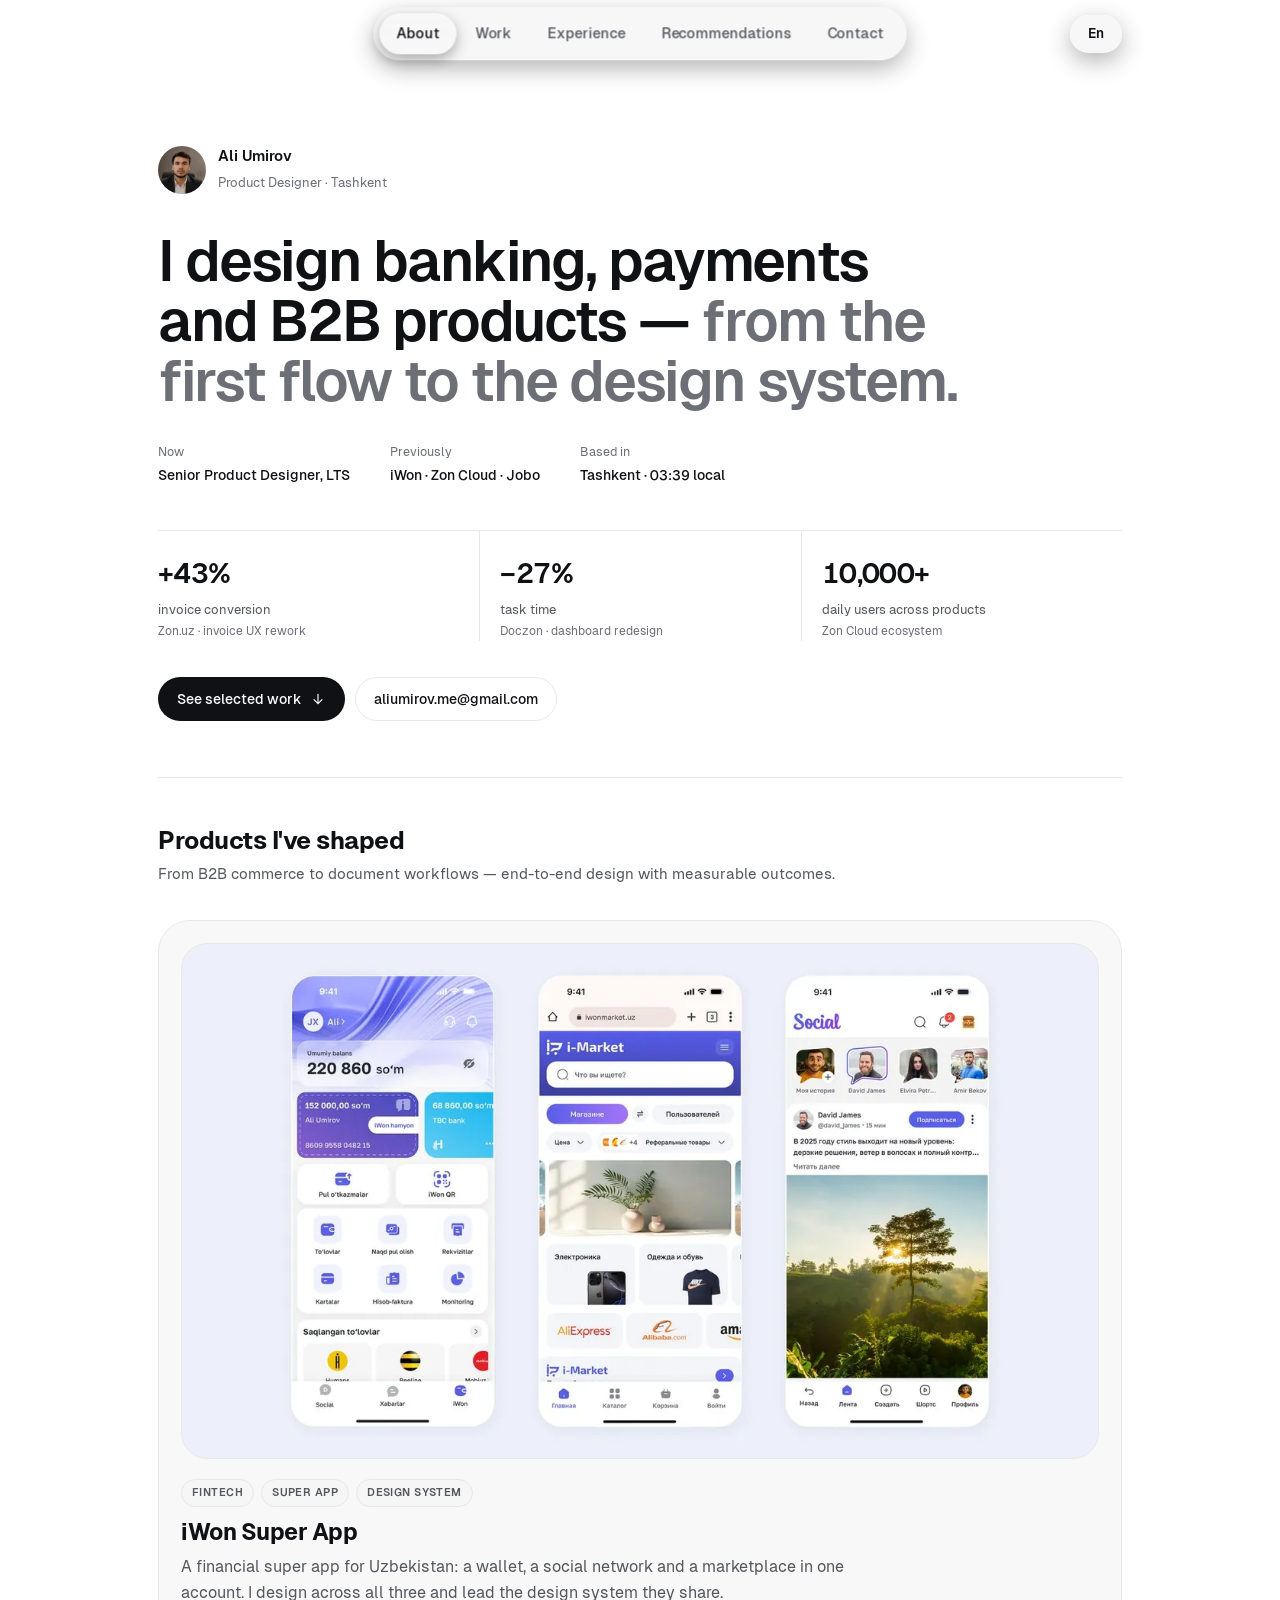
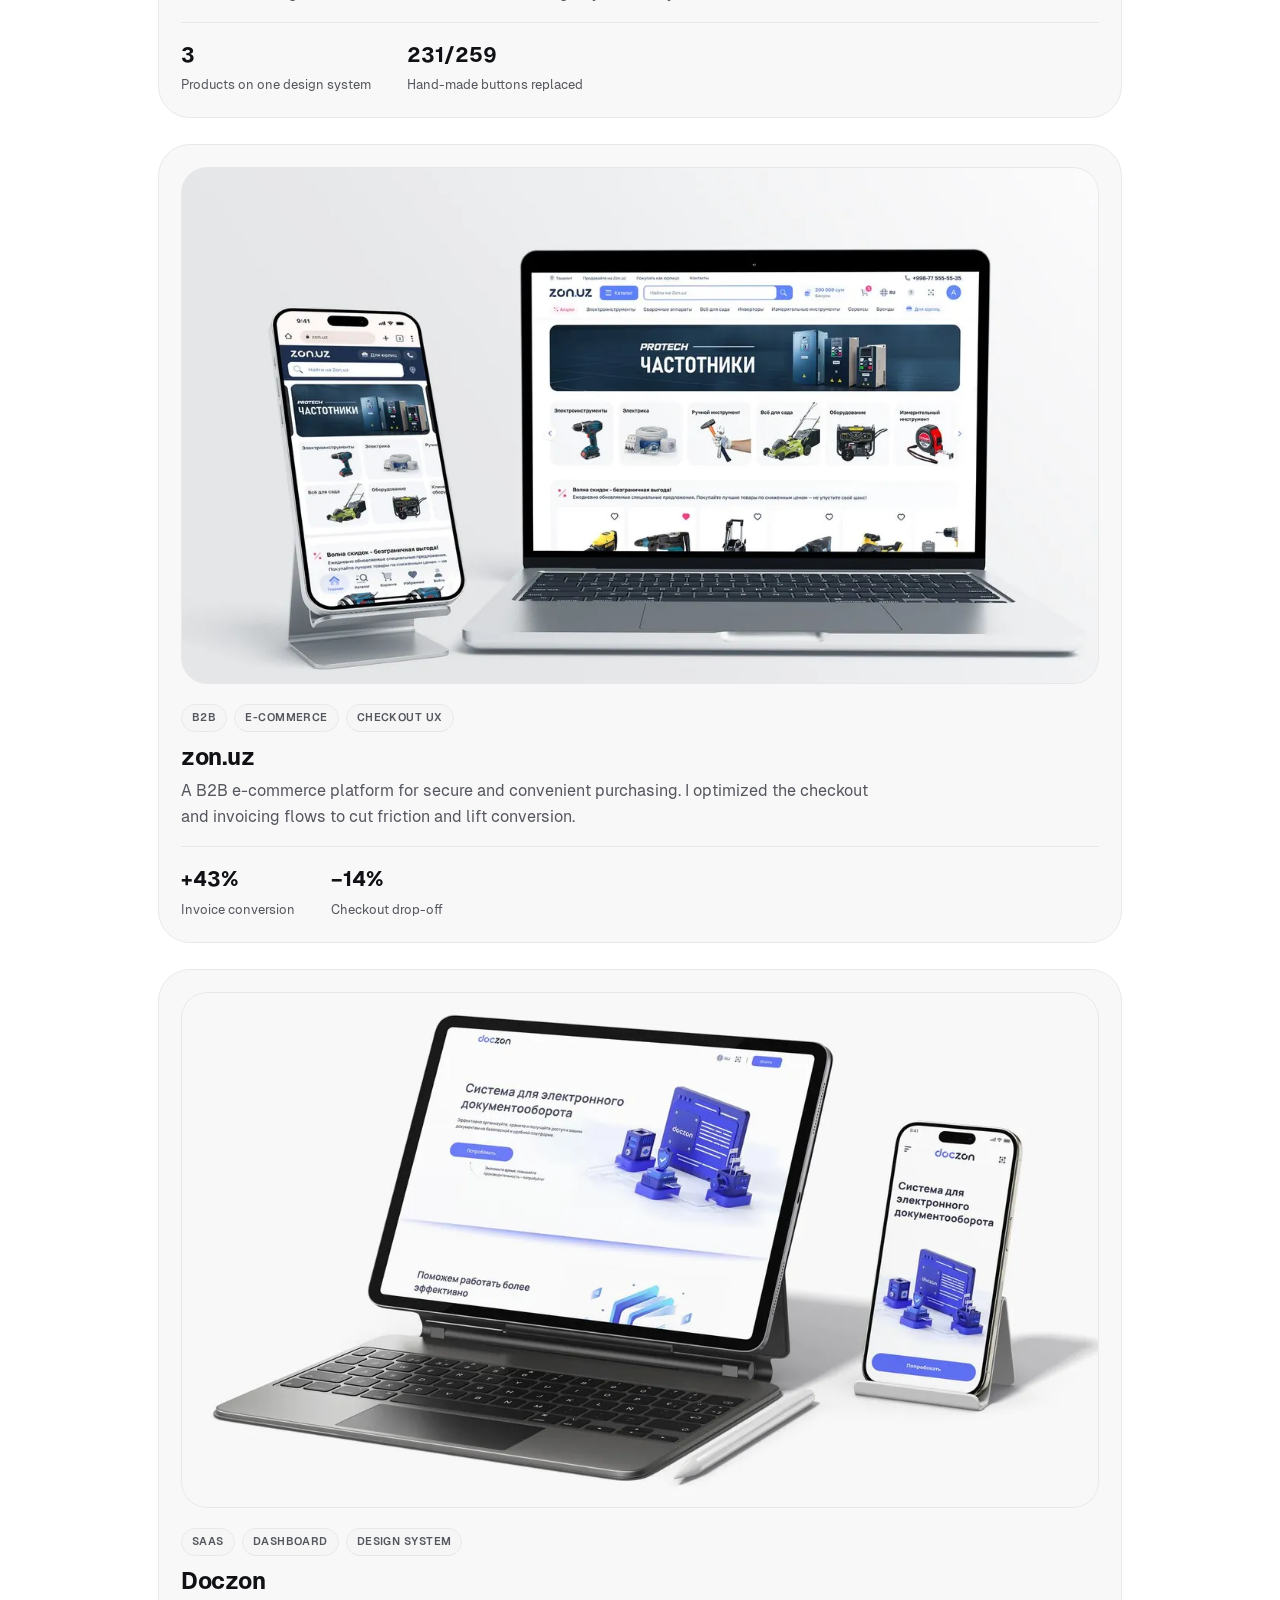
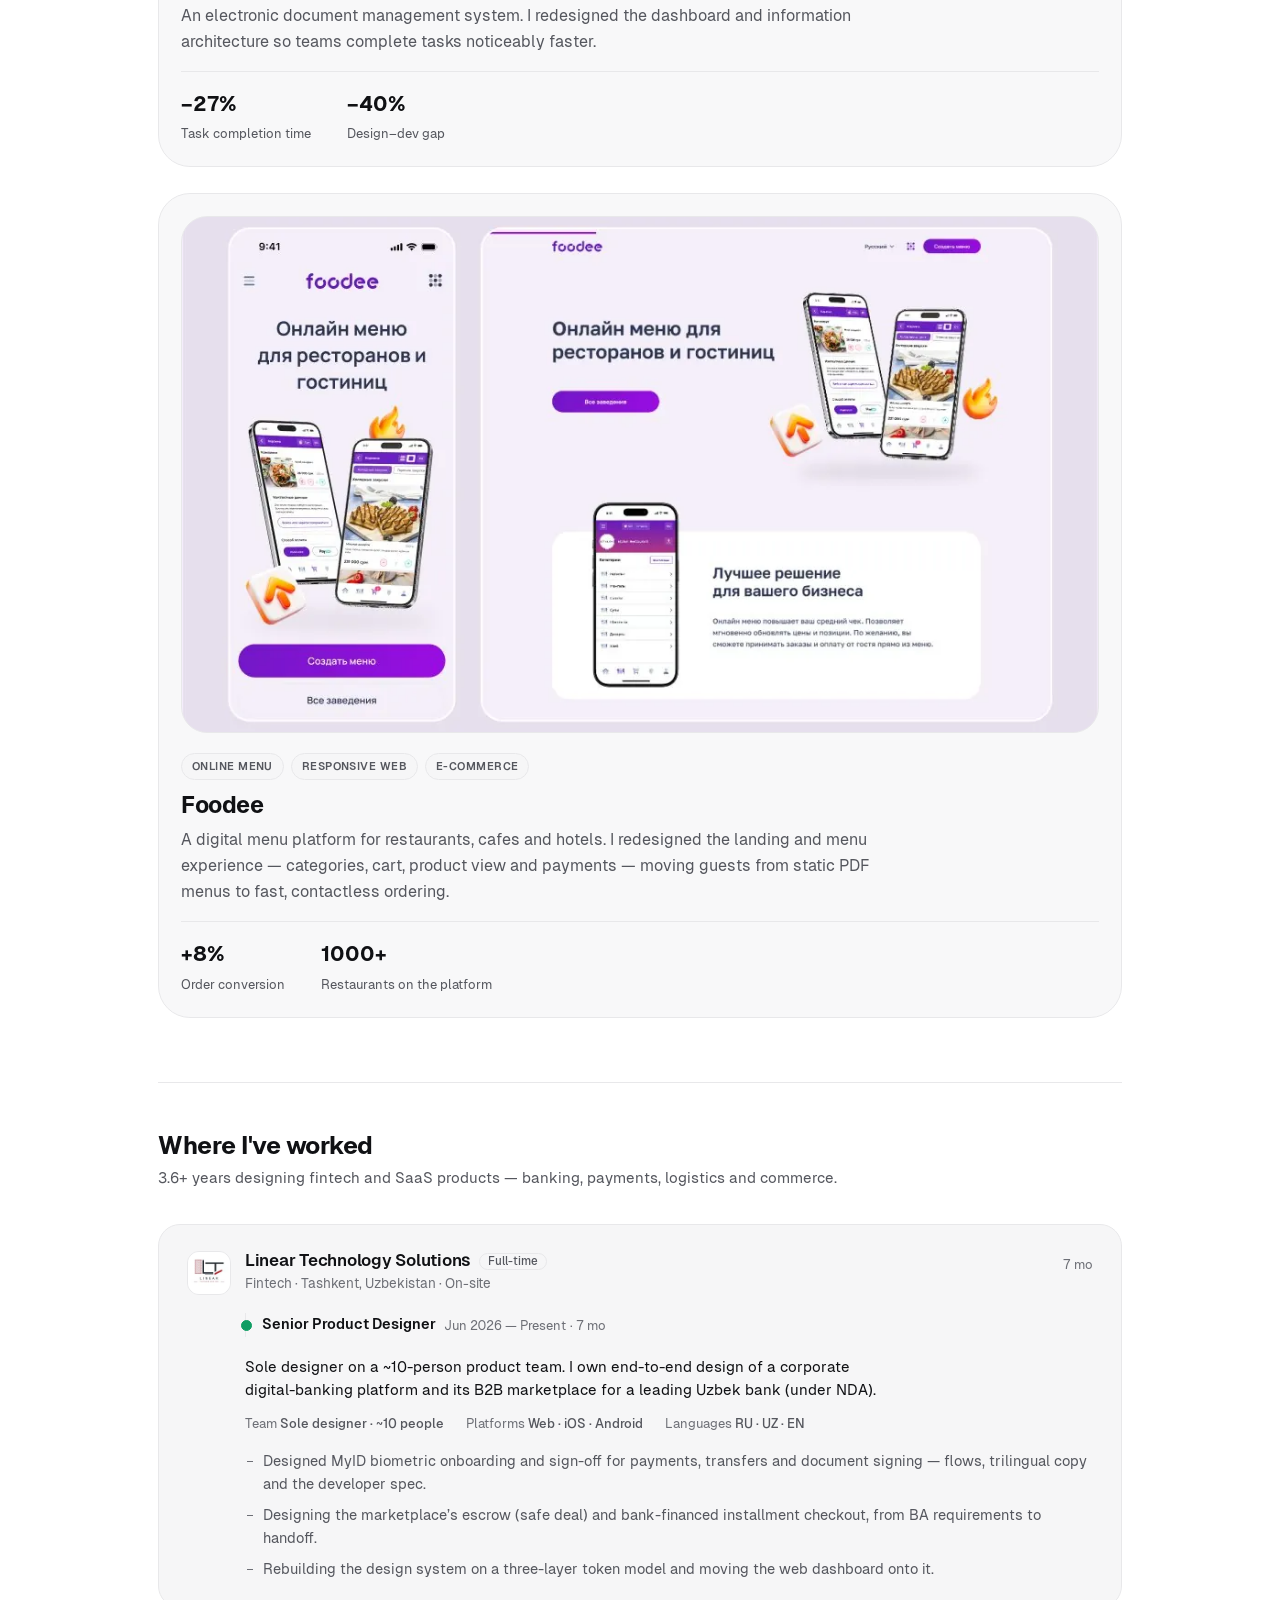
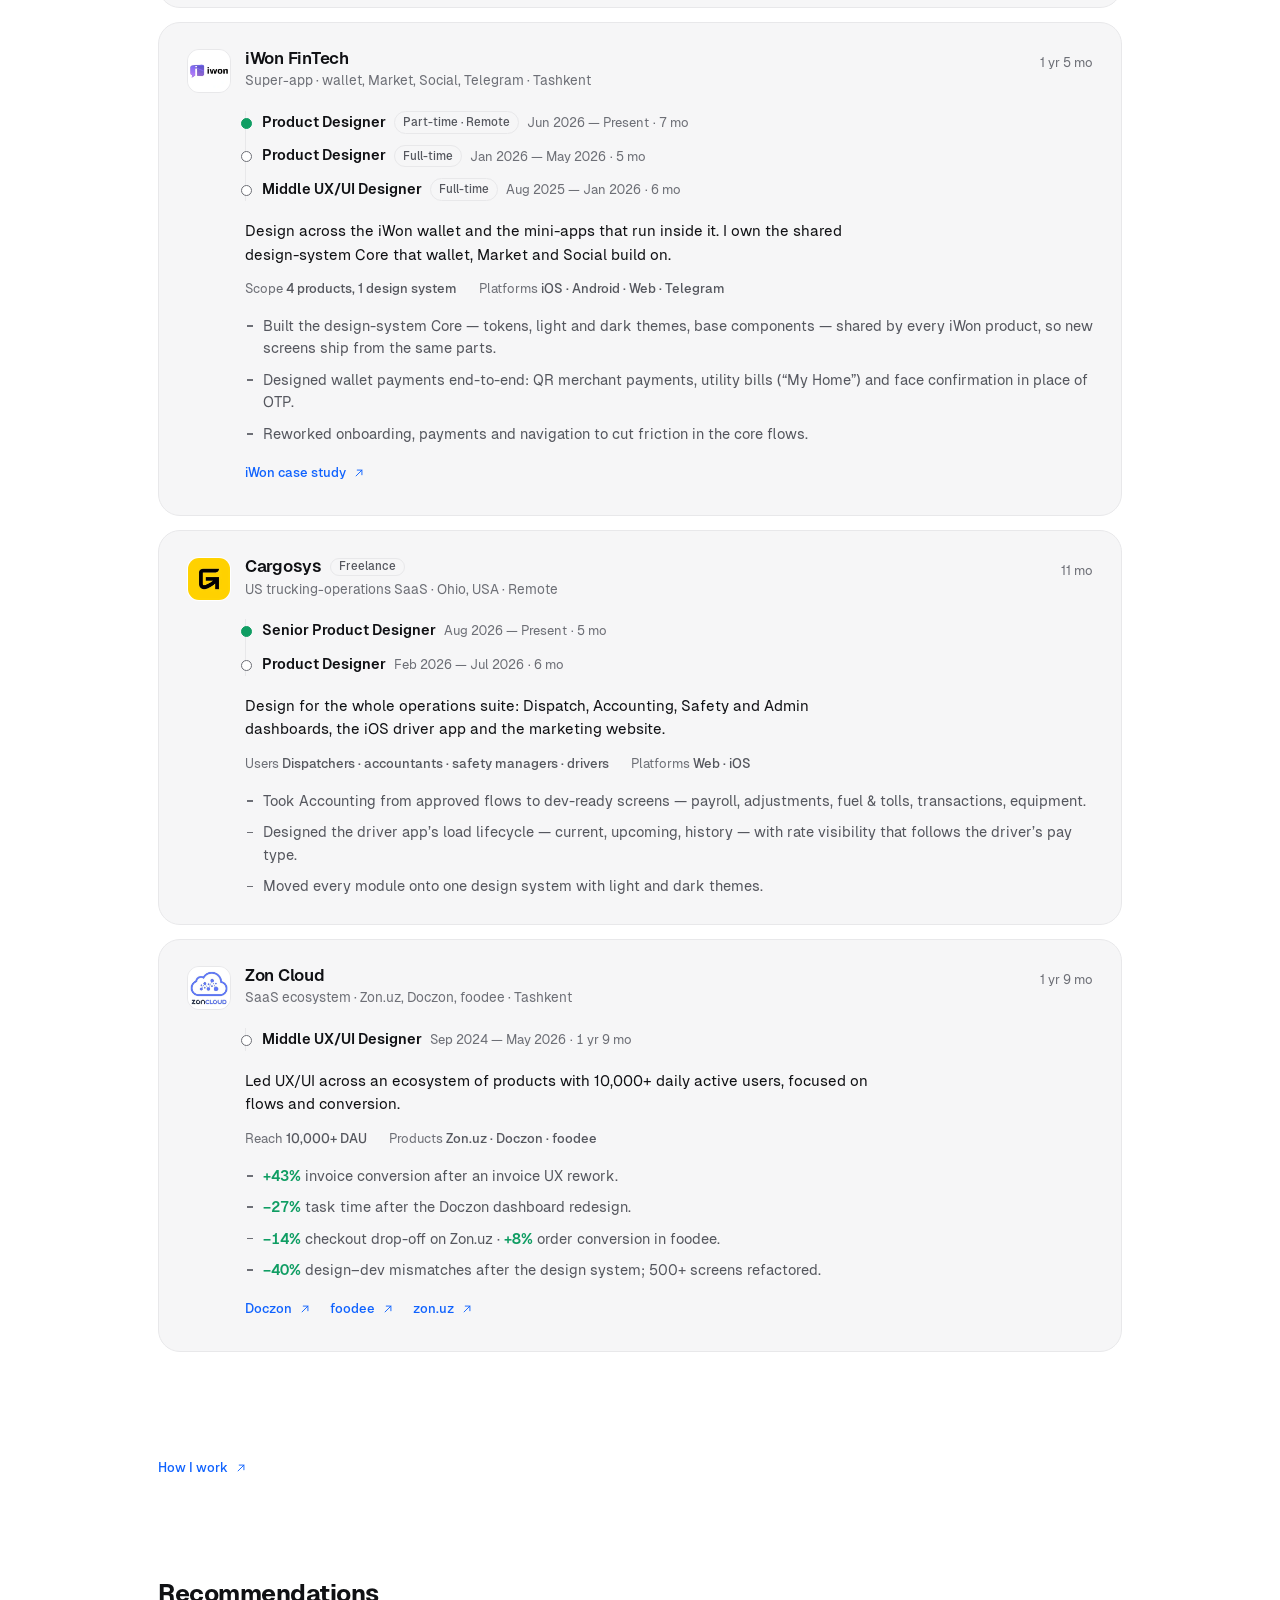
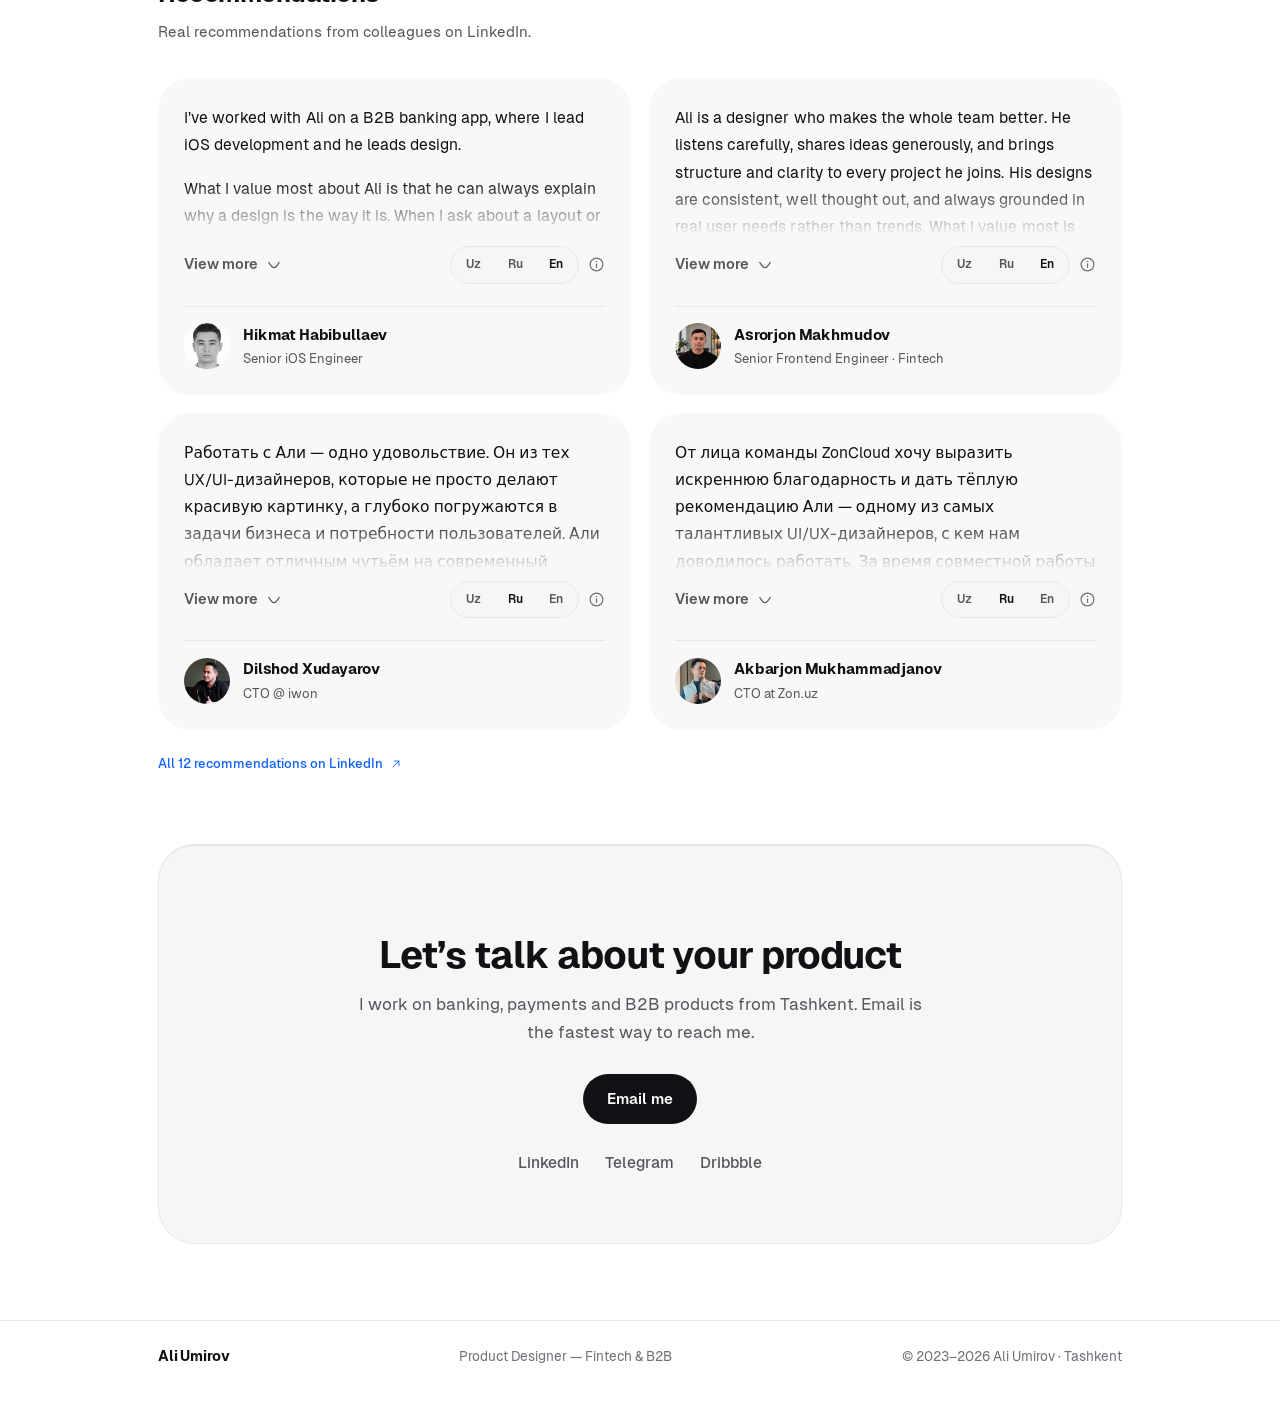
==== commit c9e1ef5c: "Hero v2 (editorial) + remove Impact/Tools, trim recs" ====
--- a/index.html
+++ b/index.html
@@ -4,7 +4,7 @@
 <meta charset="UTF-8" />
 <meta name="viewport" content="width=device-width, initial-scale=1.0" />
 <title>Ali Umirov — Product Designer</title>
-<meta name="description" content="Ali Umirov — Product Designer in fintech and e-commerce. End-to-end UX/UI: research, UX architecture, design systems and product launch." />
+<meta name="description" content="Ali Umirov — Product Designer for banking, payments and B2B products. End-to-end: research, flows, UI and design systems." />
 <meta name="author" content="Ali Umirov" />
 <meta name="robots" content="index, follow" />
 <meta name="theme-color" content="#0d0e10" media="(prefers-color-scheme: dark)" />
@@ -15,7 +15,7 @@
 <meta property="og:type" content="website" />
 <meta property="og:site_name" content="Ali Umirov" />
 <meta property="og:title" content="Ali Umirov — Product Designer" />
-<meta property="og:description" content="Product designer for fintech and e-commerce — research, UX architecture, UI, design systems and product launch." />
+<meta property="og:description" content="Product designer for banking, payments and B2B products — from the first flow to the design system." />
 <meta property="og:url" content="https://aliumirovux.github.io/" />
 <meta property="og:image" content="https://aliumirovux.github.io/og-image.png" />
 <meta property="og:image:width" content="1200" />
@@ -26,7 +26,7 @@
 <!-- Twitter -->
 <meta name="twitter:card" content="summary_large_image" />
 <meta name="twitter:title" content="Ali Umirov — Product Designer" />
-<meta name="twitter:description" content="Product designer across fintech and e-commerce — research, UX architecture, UI, design systems and product launch." />
+<meta name="twitter:description" content="Product designer for banking, payments and B2B products — from the first flow to the design system." />
 <meta name="twitter:image" content="https://aliumirovux.github.io/og-image.png" />
 
 <!-- JSON-LD: Person -->
@@ -38,7 +38,7 @@
   "url": "https://aliumirovux.github.io/",
   "image": "https://aliumirovux.github.io/og-image.png",
   "jobTitle": "Product Designer",
-  "description": "Product designer for fintech and e-commerce products.",
+  "description": "Product designer for banking, payments and B2B products.",
   "address": { "@type": "PostalAddress", "addressLocality": "Tashkent", "addressCountry": "UZ" },
   "sameAs": [
     "https://www.linkedin.com/in/aliumirov/",
@@ -53,7 +53,7 @@
 <!-- theme init (no-flash): sets data-theme before first paint -->
 <script src="js/theme.js?v=20261104a"></script>
 <!-- fonts embedded below -->
-<link rel="stylesheet" href="css/styles.css?v=20261104a" />
+<link rel="stylesheet" href="css/styles.css?v=20261107c" />
 
 <!-- Yandex.Metrika counter -->
 <script>
@@ -94,9 +94,6 @@
       <a href="#work" class="pill-item">
         <span class="pill-txt" data-en="Work" data-ru="Работы">Ishlar</span>
       </a>
-      <a href="#impact" class="pill-item">
-        <span class="pill-txt" data-en="Impact" data-ru="Результаты">Natijalar</span>
-      </a>
       <a href="#experience" class="pill-item">
         <span class="pill-txt" data-en="Experience" data-ru="Опыт">Tajriba</span>
       </a>
@@ -122,7 +119,6 @@
 <div class="overlay" id="overlay">
   <a href="#top" data-en="About" data-ru="О себе">Men</a>
   <a href="#work" data-en="Work" data-ru="Работы">Ishlar</a>
-  <a href="#impact" data-en="Impact" data-ru="Результаты">Natijalar</a>
   <a href="#experience" data-en="Experience" data-ru="Опыт">Tajriba</a>
   <a href="#recommendations" data-en="Recommendations" data-ru="Рекомендации">Tavsiyalar</a>
   <a href="#contact" data-en="Contact" data-ru="Контакты">Aloqa</a>
@@ -130,64 +126,26 @@
 
 <main id="main">
 
-<!-- HERO -->
-<header class="hero" id="top">
+<!-- HERO (v2 · editorial, Nov 2026) -->
+<header class="hero hero2" id="top">
   <div class="wrap">
-    <div class="hero-grid">
-      <div>
-        <div class="orbit reveal" role="group" aria-label="Product design skills orbiting Ali Umirov's photo">
-          <span class="oring r1"></span><span class="oring r2"></span><span class="oring r3"></span>
-          <span class="ospin sA"><i class="odot"></i></span>
-          <span class="ospin sB"><i class="odot"></i></span>
-          <span class="ospin sC"><i class="odot"></i></span>
-          <span class="ospin sD"><i class="odot"></i></span>
-          <span class="ocore-glow"></span>
-          <span class="opill p1">Wireframing</span>
-          <span class="opill p2">Design Systems</span>
-          <span class="opill p3">Product Design</span>
-          <span class="opill p4">Figma</span>
-          <span class="opill p5">Usability Testing</span>
-          <span class="opill p6">Prototyping</span>
-          <span class="opill p7">User Research</span>
-          <span class="opill p8">UX Architecture</span>
-          <img class="orbit-core" src="assets/img/ali.webp" alt="Ali Umirov" width="264" height="264" />
-        </div>
-        <h1 class="reveal"><span data-en="I turn complex products into simple, trustworthy " data-ru="Я превращаю сложные продукты в простые, надёжные ">Murakkab mahsulotlarni sodda va ishonchli </span><em data-en="interfaces." data-ru="интерфейсы.">interfeyslarga aylantiraman.</em></h1>
-        <p class="hl reveal d1 yexp" data-en="Product designer with {Y}+ years of experience in UX/UI and product design. I’ve worked end-to-end on fintech and e-commerce products — research, UX architecture, UI, design systems and product launch." data-ru="Продукт-дизайнер с опытом более {Y} лет в UX/UI и продуктовом дизайне. Работал end-to-end над финтех- и e-commerce-продуктами — исследования, UX-архитектура, UI, дизайн-системы и запуск продукта.">UX/UI va Product Design sohasida {Y} yildan ortiq tajribaga egaman. Fintech va E-commerce mahsulotlarini end-to-end dizayn qilganman — tadqiqot, UX-arxitektura, UI, design system va product launch.</p>
-      </div>
+    <div class="h2-who reveal"><img src="assets/img/ali.webp" alt="Ali Umirov" width="48" height="48" /><div><b>Ali Umirov</b><span data-en="Product Designer · Tashkent" data-ru="Продукт-дизайнер · Ташкент">Product Designer · Toshkent</span></div></div>
+    <h1 class="reveal d1"><span data-en="I design banking, payments and B2B products — " data-ru="Проектирую банкинг, платежи и B2B-продукты — ">Banking, to‘lov va B2B mahsulotlarini loyihalayman — </span><span class="soft" data-en="from the first flow to the design system." data-ru="от первого флоу до дизайн-системы.">birinchi flow’dan design system’gacha.</span></h1>
+    <dl class="h2-meta reveal d2">
+      <div><dt data-en="Now" data-ru="Сейчас">Hozir</dt><dd>Senior Product Designer, LTS</dd></div>
+      <div><dt data-en="Previously" data-ru="Ранее">Avval</dt><dd>iWon · Zon Cloud · Jobo</dd></div>
+      <div><dt data-en="Based in" data-ru="Локация">Joylashuv</dt><dd><span data-en="Tashkent · " data-ru="Ташкент · ">Toshkent · </span><span class="h2-clock">--:--</span><span data-en=" local" data-ru=" по местному"> mahalliy vaqt</span></dd></div>
+    </dl>
+    <div class="h2-proof reveal d2">
+      <div><div class="h2-num">+43%</div><div class="h2-lab" data-en="invoice conversion" data-ru="конверсия счетов">invoys konversiyasi</div><div class="h2-src" data-en="Zon.uz · invoice UX rework" data-ru="Zon.uz · переработка UX счетов">Zon.uz · invoys UX qayta ishlandi</div></div>
+      <div><div class="h2-num">−27%</div><div class="h2-lab" data-en="task time" data-ru="время на задачу">vazifa vaqti</div><div class="h2-src" data-en="Doczon · dashboard redesign" data-ru="Doczon · редизайн дашборда">Doczon · dashboard redizayni</div></div>
+      <div><div class="h2-num" data-en="10,000+" data-ru="10 000+">10 000+</div><div class="h2-lab" data-en="daily users across products" data-ru="ежедневных пользователей">kunlik foydalanuvchi</div><div class="h2-src" data-en="Zon Cloud ecosystem" data-ru="Экосистема Zon Cloud">Zon Cloud ekotizimi</div></div>
+    </div>
+    <div class="h2-row reveal d3">
+      <div class="h2-btns"><a class="h2-btn p" href="#work"><span data-en="See selected work" data-ru="Смотреть работы">Ishlarni ko‘rish</span><svg viewBox="0 0 24 24" fill="none" aria-hidden="true"><path d="M12 5v14m0 0-6-6m6 6 6-6" stroke="currentColor" stroke-width="1.7" stroke-linecap="round" stroke-linejoin="round"/></svg></a><a class="h2-btn s" href="mailto:aliumirov.me@gmail.com">aliumirov.me@gmail.com</a></div>
     </div>
   </div>
 </header>
-
-
-
-<!-- SKILLS BAND -->
-<section class="skills-band">
-  <div class="wrap">
-        <div class="mini-h" data-en="Core strengths" data-ru="Ключевые сильные стороны" style="margin-bottom:16px;text-align:center">Asosiy kuchli tomonlarim</div>
-        <div class="marquee" aria-label="Core strengths">
-          <div class="marquee-track"><span class="marq-item">Product Design</span><svg class="marq-star" viewBox="0 0 24 24" aria-hidden="true"><path d="M12 0 L14.5 9.5 L24 12 L14.5 14.5 L12 24 L9.5 14.5 L0 12 L9.5 9.5 Z"/></svg><span class="marq-item">Design Systems</span><svg class="marq-star" viewBox="0 0 24 24" aria-hidden="true"><path d="M12 0 L14.5 9.5 L24 12 L14.5 14.5 L12 24 L9.5 14.5 L0 12 L9.5 9.5 Z"/></svg><span class="marq-item">Figma</span><svg class="marq-star" viewBox="0 0 24 24" aria-hidden="true"><path d="M12 0 L14.5 9.5 L24 12 L14.5 14.5 L12 24 L9.5 14.5 L0 12 L9.5 9.5 Z"/></svg><span class="marq-item">Prototyping</span><svg class="marq-star" viewBox="0 0 24 24" aria-hidden="true"><path d="M12 0 L14.5 9.5 L24 12 L14.5 14.5 L12 24 L9.5 14.5 L0 12 L9.5 9.5 Z"/></svg><span class="marq-item">User Flows</span><svg class="marq-star" viewBox="0 0 24 24" aria-hidden="true"><path d="M12 0 L14.5 9.5 L24 12 L14.5 14.5 L12 24 L9.5 14.5 L0 12 L9.5 9.5 Z"/></svg><span class="marq-item">User Research</span><svg class="marq-star" viewBox="0 0 24 24" aria-hidden="true"><path d="M12 0 L14.5 9.5 L24 12 L14.5 14.5 L12 24 L9.5 14.5 L0 12 L9.5 9.5 Z"/></svg><span class="marq-item">UX Architecture</span><svg class="marq-star" viewBox="0 0 24 24" aria-hidden="true"><path d="M12 0 L14.5 9.5 L24 12 L14.5 14.5 L12 24 L9.5 14.5 L0 12 L9.5 9.5 Z"/></svg><span class="marq-item">Wireframing</span><svg class="marq-star" viewBox="0 0 24 24" aria-hidden="true"><path d="M12 0 L14.5 9.5 L24 12 L14.5 14.5 L12 24 L9.5 14.5 L0 12 L9.5 9.5 Z"/></svg><span class="marq-item">Style Guides</span><svg class="marq-star" viewBox="0 0 24 24" aria-hidden="true"><path d="M12 0 L14.5 9.5 L24 12 L14.5 14.5 L12 24 L9.5 14.5 L0 12 L9.5 9.5 Z"/></svg><span class="marq-item">A/B Testing</span><svg class="marq-star" viewBox="0 0 24 24" aria-hidden="true"><path d="M12 0 L14.5 9.5 L24 12 L14.5 14.5 L12 24 L9.5 14.5 L0 12 L9.5 9.5 Z"/></svg><span class="marq-item">Journey Mapping</span><svg class="marq-star" viewBox="0 0 24 24" aria-hidden="true"><path d="M12 0 L14.5 9.5 L24 12 L14.5 14.5 L12 24 L9.5 14.5 L0 12 L9.5 9.5 Z"/></svg><span class="marq-item">Usability Testing</span><svg class="marq-star" viewBox="0 0 24 24" aria-hidden="true"><path d="M12 0 L14.5 9.5 L24 12 L14.5 14.5 L12 24 L9.5 14.5 L0 12 L9.5 9.5 Z"/></svg><span class="marq-item">Communication</span><svg class="marq-star" viewBox="0 0 24 24" aria-hidden="true"><path d="M12 0 L14.5 9.5 L24 12 L14.5 14.5 L12 24 L9.5 14.5 L0 12 L9.5 9.5 Z"/></svg><span class="marq-item">Time Management</span><svg class="marq-star" viewBox="0 0 24 24" aria-hidden="true"><path d="M12 0 L14.5 9.5 L24 12 L14.5 14.5 L12 24 L9.5 14.5 L0 12 L9.5 9.5 Z"/></svg><span class="marq-item">Product Design</span><svg class="marq-star" viewBox="0 0 24 24" aria-hidden="true"><path d="M12 0 L14.5 9.5 L24 12 L14.5 14.5 L12 24 L9.5 14.5 L0 12 L9.5 9.5 Z"/></svg><span class="marq-item">Design Systems</span><svg class="marq-star" viewBox="0 0 24 24" aria-hidden="true"><path d="M12 0 L14.5 9.5 L24 12 L14.5 14.5 L12 24 L9.5 14.5 L0 12 L9.5 9.5 Z"/></svg><span class="marq-item">Figma</span><svg class="marq-star" viewBox="0 0 24 24" aria-hidden="true"><path d="M12 0 L14.5 9.5 L24 12 L14.5 14.5 L12 24 L9.5 14.5 L0 12 L9.5 9.5 Z"/></svg><span class="marq-item">Prototyping</span><svg class="marq-star" viewBox="0 0 24 24" aria-hidden="true"><path d="M12 0 L14.5 9.5 L24 12 L14.5 14.5 L12 24 L9.5 14.5 L0 12 L9.5 9.5 Z"/></svg><span class="marq-item">User Flows</span><svg class="marq-star" viewBox="0 0 24 24" aria-hidden="true"><path d="M12 0 L14.5 9.5 L24 12 L14.5 14.5 L12 24 L9.5 14.5 L0 12 L9.5 9.5 Z"/></svg><span class="marq-item">User Research</span><svg class="marq-star" viewBox="0 0 24 24" aria-hidden="true"><path d="M12 0 L14.5 9.5 L24 12 L14.5 14.5 L12 24 L9.5 14.5 L0 12 L9.5 9.5 Z"/></svg><span class="marq-item">UX Architecture</span><svg class="marq-star" viewBox="0 0 24 24" aria-hidden="true"><path d="M12 0 L14.5 9.5 L24 12 L14.5 14.5 L12 24 L9.5 14.5 L0 12 L9.5 9.5 Z"/></svg><span class="marq-item">Wireframing</span><svg class="marq-star" viewBox="0 0 24 24" aria-hidden="true"><path d="M12 0 L14.5 9.5 L24 12 L14.5 14.5 L12 24 L9.5 14.5 L0 12 L9.5 9.5 Z"/></svg><span class="marq-item">Style Guides</span><svg class="marq-star" viewBox="0 0 24 24" aria-hidden="true"><path d="M12 0 L14.5 9.5 L24 12 L14.5 14.5 L12 24 L9.5 14.5 L0 12 L9.5 9.5 Z"/></svg><span class="marq-item">A/B Testing</span><svg class="marq-star" viewBox="0 0 24 24" aria-hidden="true"><path d="M12 0 L14.5 9.5 L24 12 L14.5 14.5 L12 24 L9.5 14.5 L0 12 L9.5 9.5 Z"/></svg><span class="marq-item">Journey Mapping</span><svg class="marq-star" viewBox="0 0 24 24" aria-hidden="true"><path d="M12 0 L14.5 9.5 L24 12 L14.5 14.5 L12 24 L9.5 14.5 L0 12 L9.5 9.5 Z"/></svg><span class="marq-item">Usability Testing</span><svg class="marq-star" viewBox="0 0 24 24" aria-hidden="true"><path d="M12 0 L14.5 9.5 L24 12 L14.5 14.5 L12 24 L9.5 14.5 L0 12 L9.5 9.5 Z"/></svg><span class="marq-item">Communication</span><svg class="marq-star" viewBox="0 0 24 24" aria-hidden="true"><path d="M12 0 L14.5 9.5 L24 12 L14.5 14.5 L12 24 L9.5 14.5 L0 12 L9.5 9.5 Z"/></svg><span class="marq-item">Time Management</span><svg class="marq-star" viewBox="0 0 24 24" aria-hidden="true"><path d="M12 0 L14.5 9.5 L24 12 L14.5 14.5 L12 24 L9.5 14.5 L0 12 L9.5 9.5 Z"/></svg></div>
-        </div>
-  </div>
-</section>
-
-<!-- ABOUT -->
-<section class="about" id="about">
-  <div class="wrap">
-    <div class="about-card reveal">
-      <div class="about-core">
-        <div class="about-top">
-          <p class="about-lead" data-en="I design products people understand instantly and the design systems that help teams ship faster." data-ru="Я создаю продукты, понятные с первого взгляда, и дизайн-системы, которые помогают командам работать быстрее.">Men foydalanuvchi bir qarashda tushunadigan mahsulotlar va jamoalarga tezroq yetkazishga yordam beradigan design system’lar yarataman.</p>
-        </div>
-        <div class="about-facts">
-          <div class="fact"><span class="fl" data-en="Focus" data-ru="Направление">Yo‘nalish</span><span class="fv" data-en="E-commerce · Fintech" data-ru="E-commerce · Финтех">E-commerce · Fintech</span></div>
-          <div class="fact"><span class="fl" data-en="Location" data-ru="Локация">Joylashuv</span><span class="fv" data-en="Tashkent, Uzbekistan" data-ru="Ташкент, Узбекистан">Toshkent, O‘zbekiston</span></div>
-          
-        </div>
-      </div>
-    </div>
-  </div>
-</section>
 
 <!-- WORK -->
 <section class="work" id="work">
@@ -251,27 +209,6 @@
   </div>
 </section>
 
-<!-- IMPACT -->
-<section class="impact" id="impact">
-  <div class="wrap">
-    <div class="sec-head reveal">
-      <div>
-        <span class="eyebrow"><span class="dot"></span><span data-en="Impact" data-ru="Результаты">Natijalar</span></span>
-        <h2 class="sec-title" style="margin-top:18px" data-en="Design that moves numbers" data-ru="Дизайн, который двигает цифры">Raqamlarni harakatga keltiradigan dizayn</h2>
-      </div>
-      <p class="sec-note" data-en="A selection of measurable results across products and teams." data-ru="Подборка измеримых результатов по продуктам и командам.">Turli mahsulot va jamoalar bo‘yicha o‘lchangan natijalardan namunalar.</p>
-    </div>
-    <div class="stats">
-      <div class="stat up reveal d1"><div class="n" data-num="43" data-sign="" data-suf="%">43<em>%</em></div><div class="l" data-en="Higher invoice conversion after UX optimization" data-ru="Рост конверсии счетов после UX-оптимизации">UX optimizatsiyadan so‘ng invoys konversiyasi o‘sishi</div><div class="ctx"><span class="cdot"></span><span data-en="Invoice flow · UX audit" data-ru="Поток счетов · UX-аудит">Invoys oqimi · UX audit</span></div><svg class="spark" viewBox="0 0 320 60" role="img" aria-hidden="true"><path class="spark-line spark-glow" d="M-16,50 C44,49 90,47 148,41 C204,35 244,20 280,15 C310,11.5 338,11 360,11" fill="none" stroke="url(#icSpark)" pathLength="1"/><path class="spark-line spark-main" d="M-16,50 C44,49 90,47 148,41 C204,35 244,20 280,15 C310,11.5 338,11 360,11" fill="none" stroke="url(#icSpark)" pathLength="1"/><path class="spark-runner r1" d="M-16,50 C44,49 90,47 148,41 C204,35 244,20 280,15 C310,11.5 338,11 360,11" fill="none" pathLength="1"/><path class="spark-runner r2" d="M-16,50 C44,49 90,47 148,41 C204,35 244,20 280,15 C310,11.5 338,11 360,11" fill="none" pathLength="1"/><path class="spark-runner r3" d="M-16,50 C44,49 90,47 148,41 C204,35 244,20 280,15 C310,11.5 338,11 360,11" fill="none" pathLength="1"/><circle class="spark-halo" cx="280" cy="15" r="13" fill="url(#dotHalo)"/><circle class="spark-dot" cx="280" cy="15" r="3.6" fill="#eef4ff"/></svg></div>
-      <div class="stat down reveal d2" data-case="case-doczon" role="button" tabindex="0" aria-label="Doczon — case study"><div class="n" data-num="27" data-sign="" data-suf="%">27<em>%</em></div><div class="l" data-en="Faster task completion" data-ru="Быстрее выполнение задач">Vazifa bajarish tezlashuvi</div><div class="ctx"><span class="cdot"></span><span data-en="Doczon · dashboard redesign" data-ru="Doczon · редизайн дашборда">Doczon · dashboard redizayni</span></div><svg class="spark" viewBox="0 0 320 60" role="img" aria-hidden="true"><path class="spark-line spark-glow" d="M-16,12 C44,13 90,15 148,21 C204,27 244,42 280,47 C310,51 338,51.5 360,51.5" fill="none" stroke="url(#icSpark)" pathLength="1"/><path class="spark-line spark-main" d="M-16,12 C44,13 90,15 148,21 C204,27 244,42 280,47 C310,51 338,51.5 360,51.5" fill="none" stroke="url(#icSpark)" pathLength="1"/><path class="spark-runner r1" d="M-16,12 C44,13 90,15 148,21 C204,27 244,42 280,47 C310,51 338,51.5 360,51.5" fill="none" pathLength="1"/><path class="spark-runner r2" d="M-16,12 C44,13 90,15 148,21 C204,27 244,42 280,47 C310,51 338,51.5 360,51.5" fill="none" pathLength="1"/><path class="spark-runner r3" d="M-16,12 C44,13 90,15 148,21 C204,27 244,42 280,47 C310,51 338,51.5 360,51.5" fill="none" pathLength="1"/><circle class="spark-halo" cx="280" cy="47" r="13" fill="url(#dotHalo)"/><circle class="spark-dot" cx="280" cy="47" r="3.6" fill="#eef4ff"/></svg><span class="go" aria-hidden="true"><svg viewBox="0 0 24 24"><path d="M5 12h14M13 6l6 6-6 6"/></svg></span></div>
-      <div class="stat up reveal d3" data-case="case-foodee" role="button" tabindex="0" aria-label="Foodee — case study"><div class="n" data-num="8" data-sign="" data-suf="%">8<em>%</em></div><div class="l" data-en="Higher order conversion" data-ru="Рост конверсии заказов">Buyurtma konversiyasi o‘sishi</div><div class="ctx"><span class="cdot"></span><span data-en="Foodee · app redesign" data-ru="Foodee · редизайн приложения">Foodee · ilova redizayni</span></div><svg class="spark" viewBox="0 0 320 60" role="img" aria-hidden="true"><path class="spark-line spark-glow" d="M-16,50 C44,49 90,47 148,41 C204,35 244,20 280,15 C310,11.5 338,11 360,11" fill="none" stroke="url(#icSpark)" pathLength="1"/><path class="spark-line spark-main" d="M-16,50 C44,49 90,47 148,41 C204,35 244,20 280,15 C310,11.5 338,11 360,11" fill="none" stroke="url(#icSpark)" pathLength="1"/><path class="spark-runner r1" d="M-16,50 C44,49 90,47 148,41 C204,35 244,20 280,15 C310,11.5 338,11 360,11" fill="none" pathLength="1"/><path class="spark-runner r2" d="M-16,50 C44,49 90,47 148,41 C204,35 244,20 280,15 C310,11.5 338,11 360,11" fill="none" pathLength="1"/><path class="spark-runner r3" d="M-16,50 C44,49 90,47 148,41 C204,35 244,20 280,15 C310,11.5 338,11 360,11" fill="none" pathLength="1"/><circle class="spark-halo" cx="280" cy="15" r="13" fill="url(#dotHalo)"/><circle class="spark-dot" cx="280" cy="15" r="3.6" fill="#eef4ff"/></svg><span class="go" aria-hidden="true"><svg viewBox="0 0 24 24"><path d="M5 12h14M13 6l6 6-6 6"/></svg></span></div>
-      <div class="stat down reveal d1" data-case="case-zon" role="button" tabindex="0" aria-label="Zon.uz — case study"><div class="n" data-num="14" data-sign="" data-suf="%">14<em>%</em></div><div class="l" data-en="Fewer checkout drop-offs" data-ru="Меньше отказов на оформлении">Checkout drop-off kamayishi</div><div class="ctx"><span class="cdot"></span><span data-en="Zon.uz · checkout" data-ru="Zon.uz · оформление">Zon.uz · checkout</span></div><svg class="spark" viewBox="0 0 320 60" role="img" aria-hidden="true"><path class="spark-line spark-glow" d="M-16,12 C44,13 90,15 148,21 C204,27 244,42 280,47 C310,51 338,51.5 360,51.5" fill="none" stroke="url(#icSpark)" pathLength="1"/><path class="spark-line spark-main" d="M-16,12 C44,13 90,15 148,21 C204,27 244,42 280,47 C310,51 338,51.5 360,51.5" fill="none" stroke="url(#icSpark)" pathLength="1"/><path class="spark-runner r1" d="M-16,12 C44,13 90,15 148,21 C204,27 244,42 280,47 C310,51 338,51.5 360,51.5" fill="none" pathLength="1"/><path class="spark-runner r2" d="M-16,12 C44,13 90,15 148,21 C204,27 244,42 280,47 C310,51 338,51.5 360,51.5" fill="none" pathLength="1"/><path class="spark-runner r3" d="M-16,12 C44,13 90,15 148,21 C204,27 244,42 280,47 C310,51 338,51.5 360,51.5" fill="none" pathLength="1"/><circle class="spark-halo" cx="280" cy="47" r="13" fill="url(#dotHalo)"/><circle class="spark-dot" cx="280" cy="47" r="3.6" fill="#eef4ff"/></svg><span class="go" aria-hidden="true"><svg viewBox="0 0 24 24"><path d="M5 12h14M13 6l6 6-6 6"/></svg></span></div>
-      <div class="stat down reveal d2" data-case="case-iwon" role="button" tabindex="0" aria-label="iWon Super App — case study"><div class="n" data-num="40" data-sign="" data-suf="%">40<em>%</em></div><div class="l" data-en="Smaller design–development gap" data-ru="Меньший разрыв дизайн–разработка">Dizayn–dev farqi kamayishi</div><div class="ctx"><span class="cdot"></span><span data-en="Design system · iWon" data-ru="Дизайн-система · iWon">Design system · iWon</span></div><svg class="spark" viewBox="0 0 320 60" role="img" aria-hidden="true"><path class="spark-line spark-glow" d="M-16,12 C44,13 90,15 148,21 C204,27 244,42 280,47 C310,51 338,51.5 360,51.5" fill="none" stroke="url(#icSpark)" pathLength="1"/><path class="spark-line spark-main" d="M-16,12 C44,13 90,15 148,21 C204,27 244,42 280,47 C310,51 338,51.5 360,51.5" fill="none" stroke="url(#icSpark)" pathLength="1"/><path class="spark-runner r1" d="M-16,12 C44,13 90,15 148,21 C204,27 244,42 280,47 C310,51 338,51.5 360,51.5" fill="none" pathLength="1"/><path class="spark-runner r2" d="M-16,12 C44,13 90,15 148,21 C204,27 244,42 280,47 C310,51 338,51.5 360,51.5" fill="none" pathLength="1"/><path class="spark-runner r3" d="M-16,12 C44,13 90,15 148,21 C204,27 244,42 280,47 C310,51 338,51.5 360,51.5" fill="none" pathLength="1"/><circle class="spark-halo" cx="280" cy="47" r="13" fill="url(#dotHalo)"/><circle class="spark-dot" cx="280" cy="47" r="3.6" fill="#eef4ff"/></svg><span class="go" aria-hidden="true"><svg viewBox="0 0 24 24"><path d="M5 12h14M13 6l6 6-6 6"/></svg></span></div>
-      <div class="stat up reveal d3"><div class="n" data-num="500" data-sign="" data-suf="+">500<em>+</em></div><div class="l" data-en="Screens refactored on Figma component architecture" data-ru="Экранов переработано на компонентной архитектуре Figma">Figma komponent arxitekturasi bilan qayta ishlangan ekran</div><div class="ctx"><span class="cdot"></span><span data-en="Component library · multiple products" data-ru="Библиотека компонентов · несколько продуктов">Komponent kutubxonasi · bir nechta mahsulot</span></div><svg class="spark" viewBox="0 0 320 60" role="img" aria-hidden="true"><path class="spark-line spark-glow" d="M-16,50 C44,49 90,47 148,41 C204,35 244,20 280,15 C310,11.5 338,11 360,11" fill="none" stroke="url(#icSpark)" pathLength="1"/><path class="spark-line spark-main" d="M-16,50 C44,49 90,47 148,41 C204,35 244,20 280,15 C310,11.5 338,11 360,11" fill="none" stroke="url(#icSpark)" pathLength="1"/><path class="spark-runner r1" d="M-16,50 C44,49 90,47 148,41 C204,35 244,20 280,15 C310,11.5 338,11 360,11" fill="none" pathLength="1"/><path class="spark-runner r2" d="M-16,50 C44,49 90,47 148,41 C204,35 244,20 280,15 C310,11.5 338,11 360,11" fill="none" pathLength="1"/><path class="spark-runner r3" d="M-16,50 C44,49 90,47 148,41 C204,35 244,20 280,15 C310,11.5 338,11 360,11" fill="none" pathLength="1"/><circle class="spark-halo" cx="280" cy="15" r="13" fill="url(#dotHalo)"/><circle class="spark-dot" cx="280" cy="15" r="3.6" fill="#eef4ff"/></svg></div>
-    </div>
-  </div>
-</section>
-
 <!-- EXPERIENCE -->
 <section class="exp xexp" id="experience">
   <div class="wrap">
@@ -289,20 +226,8 @@
 <article class="xcard co reveal d3"><div class="xhd"><div class="co-logo cargo" aria-hidden="true"><img src="assets/img/logos/cargosys.webp" alt="" width="52" height="52" loading="lazy" decoding="async" /></div><div class="xhd-t"><h3 class="xco">Cargosys <span class="xtag" data-en="Freelance" data-ru="Фриланс">Frilans</span></h3><div class="xsub" data-en="US trucking-operations SaaS · Ohio, USA · Remote" data-ru="SaaS для грузоперевозок в США · Огайо, США · Удалённо">AQShdagi yuk tashish operatsiyalari uchun SaaS · Ohio, AQSh · Masofaviy</div></div><span class="rtotal xtot"></span></div><div class="xrail"><div class="xrl cur"><b class="xrl-t">Senior Product Designer</b><span class="xrl-d"><span class="rdate" data-s="2026-08" data-e="present" data-en="Aug 2026 — Present" data-ru="Август 2026 — н.в.">Avg 2026 — hozirgacha</span></span></div><div class="xrl"><b class="xrl-t">Product Designer</b><span class="xrl-d"><span class="rdate" data-s="2026-02" data-e="2026-07" data-en="Feb 2026 — Jul 2026" data-ru="Февраль 2026 — Июль 2026">Fev 2026 — Iyul 2026</span></span></div></div><div class="xbody"><p class="xscope" data-en="Design for the whole operations suite: Dispatch, Accounting, Safety and Admin dashboards, the iOS driver app and the marketing website." data-ru="Дизайн всего операционного пакета: дашборды Dispatch, Accounting, Safety и Admin, iOS-приложение для водителей и маркетинговый сайт.">Butun operatsion to‘plam dizayni: Dispatch, Accounting, Safety va Admin dashboardlari, haydovchilar uchun iOS ilova va marketing sayti.</p><div class="xmeta"><span><span data-en="Users" data-ru="Пользователи">Foydalanuvchilar</span> <b data-en="Dispatchers · accountants · safety managers · drivers" data-ru="Диспетчеры · бухгалтеры · специалисты по безопасности · водители">Dispetcherlar · buxgalterlar · xavfsizlik menejerlari · haydovchilar</b></span><span><span data-en="Platforms" data-ru="Платформы">Platformalar</span> <b>Web · iOS</b></span></div><ul class="xout"><li><span data-en="Took Accounting from approved flows to dev-ready screens — payroll, adjustments, fuel &amp; tolls, transactions, equipment." data-ru="Довёл модуль Accounting от утверждённых флоу до готовых к разработке экранов — зарплата, корректировки, топливо и платные дороги, транзакции, техника.">Accounting modulini tasdiqlangan flow’lardan dev’ga tayyor ekranlargacha olib chiqdim — ish haqi, tuzatishlar, yoqilg‘i va pullik yo‘llar, tranzaksiyalar, texnika.</span></li><li><span data-en="Designed the driver app’s load lifecycle — current, upcoming, history — with rate visibility that follows the driver’s pay type." data-ru="Спроектировал жизненный цикл груза в приложении водителя — текущий, предстоящие, история — с видимостью ставки в зависимости от типа оплаты водителя.">Haydovchi ilovasida yuk hayot siklini loyihaladim — joriy, kelgusi, tarix — stavka ko‘rinishi haydovchining to‘lov turiga qarab o‘zgaradi.</span></li><li><span data-en="Moved every module onto one design system with light and dark themes." data-ru="Перевёл все модули на единую дизайн-систему со светлой и тёмной темами.">Barcha modullarni yorug‘ va qorong‘i mavzuli yagona design system’ga o‘tkazdim.</span></li></ul></div></article>
 <article class="xcard co reveal d1"><div class="xhd"><div class="co-logo" aria-hidden="true"><img src="assets/img/logos/zon-cloud.webp" alt="" width="52" height="52" loading="lazy" decoding="async" /></div><div class="xhd-t"><h3 class="xco">Zon Cloud</h3><div class="xsub" data-en="SaaS ecosystem · Zon.uz, Doczon, foodee · Tashkent" data-ru="SaaS-экосистема · Zon.uz, Doczon, foodee · Ташкент">SaaS ekotizim · Zon.uz, Doczon, foodee · Toshkent</div></div><span class="rtotal xtot"></span></div><div class="xrail"><div class="xrl"><b class="xrl-t">Middle UX/UI Designer</b><span class="xrl-d"><span class="rdate" data-s="2024-09" data-e="2026-05" data-en="Sep 2024 — May 2026" data-ru="Сентябрь 2024 — Май 2026">Sen 2024 — May 2026</span></span></div></div><div class="xbody"><p class="xscope" data-en="Led UX/UI across an ecosystem of products with 10,000+ daily active users, focused on flows and conversion." data-ru="Вёл UX/UI в экосистеме продуктов с 10 000+ ежедневных активных пользователей, с фокусом на флоу и конверсию.">10 000+ kunlik faol foydalanuvchili mahsulotlar ekotizimida UX/UI’ni boshqardim — flow va konversiyaga urg‘u.</p><div class="xmeta"><span><span data-en="Reach" data-ru="Охват">Qamrov</span> <b data-en="10,000+ DAU" data-ru="10 000+ DAU">10 000+ DAU</b></span><span><span data-en="Products" data-ru="Продукты">Mahsulotlar</span> <b>Zon.uz · Doczon · foodee</b></span></div><ul class="xout"><li><span class="xm">+43%</span> <span data-en="invoice conversion after an invoice UX rework." data-ru="конверсии счетов после переработки их UX.">invoys konversiyasi — invoys UX qayta ishlangandan keyin.</span></li><li><span class="xm">−27%</span> <span data-en="task time after the Doczon dashboard redesign." data-ru="времени на задачу после редизайна дашборда Doczon.">vazifa vaqti — Doczon dashboard redizaynidan keyin.</span></li><li><span class="xm">−14%</span> <span data-en="checkout drop-off on Zon.uz ·" data-ru="отказов при оформлении заказа на Zon.uz ·">Zon.uz checkout’ida drop-off ·</span> <span class="xm">+8%</span> <span data-en="order conversion in foodee." data-ru="конверсии заказов в foodee.">foodee’da buyurtma konversiyasi.</span></li><li><span class="xm">−40%</span> <span data-en="design–dev mismatches after the design system; 500+ screens refactored." data-ru="расхождений дизайн–разработка после внедрения дизайн-системы; переработано 500+ экранов.">dizayn–dev farqlari design system’dan keyin; 500+ ekran qayta ishlandi.</span></li></ul><div class="xlinks"><button type="button" class="xcs" data-case="case-doczon"><span>Doczon</span><svg viewBox="0 0 24 24" fill="none" aria-hidden="true"><path d="M7 17 17 7M9 7h8v8" stroke="currentColor" stroke-width="1.6" stroke-linecap="round" stroke-linejoin="round"/></svg></button><button type="button" class="xcs" data-case="case-foodee"><span>foodee</span><svg viewBox="0 0 24 24" fill="none" aria-hidden="true"><path d="M7 17 17 7M9 7h8v8" stroke="currentColor" stroke-width="1.6" stroke-linecap="round" stroke-linejoin="round"/></svg></button><button type="button" class="xcs" data-case="case-zon"><span>zon.uz</span><svg viewBox="0 0 24 24" fill="none" aria-hidden="true"><path d="M7 17 17 7M9 7h8v8" stroke="currentColor" stroke-width="1.6" stroke-linecap="round" stroke-linejoin="round"/></svg></button></div></div></article>
 <details class="xearl reveal d2"><summary><span data-en="Earlier" data-ru="Ранее">Avvalroq</span> <span class="xearl-n" data-en="2 roles · 2023–2026" data-ru="2 роли · 2023–2026">2 ta rol · 2023–2026</span></summary><div class="xer"><span><b>Product Designer</b> · New Edu</span><span class="rdate" data-s="2026-02" data-e="2026-05" data-en="Feb 2026 — May 2026" data-ru="Февраль 2026 — Май 2026">Fev 2026 — May 2026</span><p data-en="Registration, sign-in and core flows; a component library for the product." data-ru="Регистрация, вход и основные сценарии; библиотека компонентов продукта.">Ro‘yxatdan o‘tish, kirish va asosiy flow’lar; mahsulot uchun komponentlar kutubxonasi.</p></div><div class="xer"><span><b>UX/UI Designer</b> · Jobo.uz</span><span class="rdate" data-s="2023-04" data-e="2024-08" data-en="Apr 2023 — Aug 2024" data-ru="Апрель 2023 — Август 2024">Apr 2023 — Avg 2024</span><p data-en="Conversion-focused landing pages and iOS / Android app UI." data-ru="Лендинги с фокусом на конверсию и UI приложений для iOS / Android.">Konversiyaga yo‘naltirilgan landing’lar va iOS / Android ilova UI’lari.</p></div></details>
-    </div>
-  </div>
-</section>
-
-<!-- TOOLS -->
-<section class="tools">
-  <div class="wrap">
-    <div class="sec-head reveal">
-      <div>
-        <span class="eyebrow"><span class="dot"></span><span data-en="Toolkit" data-ru="Инструменты">Asboblar</span></span>
-        <h2 class="sec-title" style="margin-top:18px" data-en="Tools I design with" data-ru="Инструменты, в которых я работаю">Ishlatadigan asboblarim</h2>
-      </div>
-    </div>
-    <div class="tool-grid reveal d1" id="tools"></div>
+      <button type="button" class="xcs how-link"><span data-en="How I work" data-ru="Как я работаю">Qanday ishlayman</span><svg viewBox="0 0 24 24" fill="none" aria-hidden="true"><path d="M7 17 17 7M9 7h8v8" stroke="currentColor" stroke-width="1.6" stroke-linecap="round" stroke-linejoin="round"/></svg></button>
+    </div>
   </div>
 </section>
 
@@ -344,7 +269,19 @@
         <button class="vmore" type="button"><span class="vm-more" data-en="View more" data-ru="Показать больше">Batafsil</span><span class="vm-less" data-en="View less" data-ru="Показать меньше">Yopish</span><span class="ar2"><svg viewBox="0 0 24 24" fill="none"><path d="M19 8.5C19 8.5 14.856 15.5 12 15.5C9.145 15.5 5 8.5 5 8.5" stroke="currentColor" stroke-width="1.5" stroke-linecap="round" stroke-linejoin="round"/></svg></span></button>
         <div class="who"><div class="av"><img src="assets/img/team/asrorjon-makhmudov.webp" width="160" height="160" loading="lazy" decoding="async" alt="Asrorjon Makhmudov"></div><div><div class="nm">Asrorjon Makhmudov</div><div class="rl">Senior Frontend Engineer · Fintech</div></div></div>
       </div>
-      <div class="quote reveal" data-url="https://www.linkedin.com/in/shakhzod-urinboev-1ab9aa206/">
+      <div class="quote reveal" data-url="https://www.linkedin.com/in/dilshod-xudayarov-140114193/">
+        <div class="mark">“</div>
+        <div class="qbody" data-lang="ru" data-t-en="Working with Ali is a real pleasure. He's one of those UX/UI designers who don't just make a pretty picture, but dive deep into business goals and user needs. Ali has an excellent eye for modern visuals, yet he always backs his UX decisions with data and research. He handles the design of complex interfaces very well, making them clear and easy to understand, and his attention to detail and tidiness in Figma make developers' lives much easier. If you need a designer who knows how to listen, adapts quickly to change, and brings a product to perfection — I sincerely recommend Ali!" data-t-uz="Ali bilan ishlash chinakam mamnuniyat. U shunchaki chiroyli rasm chizadigan emas, balki biznes maqsadlari va foydalanuvchi ehtiyojlariga chuqur kirib boradigan UX/UI dizaynerlardan biri. Ali zamonaviy vizualni ajoyib his qiladi, ammo UX qarorlarini doimo ma’lumot va tadqiqotga asoslab isbotlaydi. U murakkab interfeyslarni loyihalashni a’lo uddalaydi, ularni tushunarli qiladi, Figma’dagi detallarga e’tibori va tartibliligi esa dasturchilar hayotini ancha yengillashtiradi. Sizga tinglashni biladigan, o‘zgarishlarga tez moslashadigan va mahsulotni mukammallikka yetkazadigan dizayner kerak bo‘lsa — Ali’ni chin dildan tavsiya qilaman!"><p>Работать с Али — одно удовольствие. Он из тех UX/UI-дизайнеров, которые не просто делают красивую картинку, а глубоко погружаются в задачи бизнеса и потребности пользователей. Али обладает отличным чутьём на современный визуал, но при этом всегда аргументирует свои UX-решения на основе данных и исследований. Он отлично справляется с проектированием сложных интерфейсов, делает их понятными, а его внимание к деталям и аккуратность в Figma значительно упрощают жизнь разработчикам. Если вам нужен дизайнер, который умеет слушать, быстро адаптируется к изменениям и доводит продукт до идеала — искренне рекомендую Али!</p></div>
+        <button class="vmore" type="button"><span class="vm-more" data-en="View more" data-ru="Показать больше">Batafsil</span><span class="vm-less" data-en="View less" data-ru="Показать меньше">Yopish</span><span class="ar2"><svg viewBox="0 0 24 24" fill="none"><path d="M19 8.5C19 8.5 14.856 15.5 12 15.5C9.145 15.5 5 8.5 5 8.5" stroke="currentColor" stroke-width="1.5" stroke-linecap="round" stroke-linejoin="round"/></svg></span></button>
+        <div class="who"><div class="av"><img src="assets/img/team/dilshod-xudayarov.webp" width="160" height="160" loading="lazy" decoding="async" alt="Dilshod Xudayarov"></div><div><div class="nm">Dilshod Xudayarov</div><div class="rl">CTO @ iwon</div></div></div>
+      </div>
+      <div class="quote reveal" data-url="https://www.linkedin.com/in/akbarjon-mukhammadjanov-364aa617a/">
+        <div class="mark">“</div>
+        <div class="qbody" data-lang="ru" data-t-en="On behalf of the ZonCloud team, I want to express my sincere gratitude and give a warm recommendation to Ali — one of the most talented UI/UX designers we've had the chance to work with. Over our time working together, Ali proved himself not just as a creative specialist, but as someone who deeply understands product logic, user behavior, and business goals. Every layout of his is a thoughtful, structured experience where attention to detail borders on perfectionism. Ali is always a step ahead: he suggests ideas that simplify the complex, reviews work without waiting to be asked, and thinks about the outcome like a true product designer. If you're looking for someone who ‘makes it beautiful’ — Ali will deliver. If you're looking for someone who does it right — he's already started. I recommend him with all my heart." data-t-uz="ZonCloud jamoasi nomidan Ali’ga samimiy minnatdorchilik bildirmoqchiman va iliq tavsiya bermoqchiman — u biz ishlagan eng iste’dodli UI/UX dizaynerlardan biri. Birga ishlagan davrimizda Ali nafaqat ijodkor mutaxassis, balki mahsulot mantiqini, foydalanuvchi xatti-harakatini va biznes maqsadlarini chuqur tushunadigan inson sifatida namoyon bo‘ldi. Uning har bir maketi — o‘ylangan, tuzilgan tajriba bo‘lib, unda detallarga e’tibor perfeksionizm darajasida. Ali doimo bir qadam oldinda: murakkabni soddalashtiradigan g‘oyalarni taklif qiladi, so‘ralishini kutmasdan review qiladi va natija haqida chinakam product dizayner kabi o‘ylaydi. «Chiroyli qiladigan» odam qidirsangiz — Ali uddalaydi. «To‘g‘ri qiladigan» odam qidirsangiz — u allaqachon boshlagan. Chin dildan tavsiya qilaman."><p>От лица команды ZonCloud хочу выразить искреннюю благодарность и дать тёплую рекомендацию Али — одному из самых талантливых UI/UX-дизайнеров, с кем нам доводилось работать. За время совместной работы Али показал себя не просто как креативный специалист, но как человек, глубоко понимающий логику продукта, поведение пользователей и бизнес-цели. Каждый его макет — это продуманный, структурированный опыт, где внимание к деталям граничит с перфекционизмом. Али всегда на шаг впереди: предлагает идеи, которые упрощают сложное, делает ревью, не дожидаясь просьб, и думает о результате, как настоящий продуктовый дизайнер. Если вы ищете того, кто «делает красиво» — Али справится. Если вы ищете того, кто делает правильно — он уже начал. Рекомендую от всей души.</p></div>
+        <button class="vmore" type="button"><span class="vm-more" data-en="View more" data-ru="Показать больше">Batafsil</span><span class="vm-less" data-en="View less" data-ru="Показать меньше">Yopish</span><span class="ar2"><svg viewBox="0 0 24 24" fill="none"><path d="M19 8.5C19 8.5 14.856 15.5 12 15.5C9.145 15.5 5 8.5 5 8.5" stroke="currentColor" stroke-width="1.5" stroke-linecap="round" stroke-linejoin="round"/></svg></span></button>
+        <div class="who"><div class="av"><img src="assets/img/team/akbarjon-mukhammadjanov.webp" width="160" height="160" loading="lazy" decoding="async" alt="Akbarjon Mukhammadjanov"></div><div><div class="nm">Akbarjon Mukhammadjanov</div><div class="rl">CTO at Zon.uz</div></div></div>
+      </div>
+      <div class="quote reveal" hidden data-url="https://www.linkedin.com/in/shakhzod-urinboev-1ab9aa206/">
         <div class="mark">“</div>
         <div class="qbody" data-lang="en" data-t-ru="Мне посчастливилось работать с Али, и я могу уверенно сказать, что он один из самых вдумчивых и талантливых продукт-дизайнеров, с кем мне доводилось работать. Али сочетает сильные дизайн-навыки с глубоким пониманием пользователей, бизнес-целей и технических реалий разработки продукта.
 
@@ -374,61 +311,50 @@
         <button class="vmore" type="button"><span class="vm-more" data-en="View more" data-ru="Показать больше">Batafsil</span><span class="vm-less" data-en="View less" data-ru="Показать меньше">Yopish</span><span class="ar2"><svg viewBox="0 0 24 24" fill="none"><path d="M19 8.5C19 8.5 14.856 15.5 12 15.5C9.145 15.5 5 8.5 5 8.5" stroke="currentColor" stroke-width="1.5" stroke-linecap="round" stroke-linejoin="round"/></svg></span></button>
         <div class="who"><div class="av"><img src="assets/img/team/shakhzod-urinboev.webp" width="160" height="160" loading="lazy" decoding="async" alt="Shakhzod Urinboev"></div><div><div class="nm">Shakhzod Urinboev</div><div class="rl">Senior iOS developer @Uzum</div></div></div>
       </div>
-      <div class="quote reveal" data-url="https://www.linkedin.com/in/ravsh2n/?skipRedirect=true">
+      <div class="quote reveal" hidden data-url="https://www.linkedin.com/in/ravsh2n/?skipRedirect=true">
         <div class="mark">“</div>
         <div class="qbody" data-lang="en" data-t-ru="Хотя мы с Али работали вместе всего несколько месяцев, он произвёл сильное впечатление своей последовательностью, вниманием и профессионализмом в работе. У него настоящий настрой на рост: он постоянно ищет способы улучшить результат — не только пока дизайн на ревью, но и после того, как его уже приняли. Он часто возвращается с продуманными доработками, замечает тонкие недочёты и повышает качество итогового результата, даже когда его об этом не просят. Али сочетает сильное визуальное чутьё с практическим UX-мышлением. Он уделяет большое внимание удобству использования, крайним случаям, консистентности дизайна и деталям, необходимым для гладкой передачи разработчикам. Больше всего я ценил его чувство ответственности — он активно помогал превращать продуктовые требования и абстрактные идеи в понятный, интуитивный опыт. Я уверенно рекомендую его любой команде, которая ищет UX/UI-дизайнера, ценящего постоянное улучшение, сотрудничество, внимание к деталям и качественное исполнение." data-t-uz="Ali bilan atigi bir necha oy birga ishlagan bo‘lsak-da, u ishiga bo‘lgan izchilligi, e’tibori va professionalligi bilan kuchli taassurot qoldirdi. Unda haqiqiy o‘sish tafakkuri bor: u natijani yaxshilash yo‘llarini doim izlaydi — nafaqat dizayn ko‘rib chiqilayotganda, balki u qabul qilingandan keyin ham. U ko‘pincha o‘ylangan yaxshilanishlar bilan qaytadi, nozik kamchiliklarni sezadi va so‘ralmasa ham yakuniy natija sifatini oshiradi. Ali kuchli vizual didni amaliy UX tafakkuri bilan uyg‘unlashtiradi. U qulaylik, chekka holatlar, dizayn izchilligi va dasturchilarga bemalol topshirish uchun zarur detallarga katta e’tibor beradi. Men eng qadrlagan narsam — uning mas’uliyat hissi: u mahsulot talablari va mavhum g‘oyalarni aniq, intuitiv tajribaga aylantirishga faol hissa qo‘shdi. Uzluksiz yaxshilanish, hamkorlik, detallarga e’tibor va sifatli ijroni qadrlaydigan UX/UI dizayner qidirayotgan har qanday jamoaga uni ishonch bilan tavsiya qilaman."><p>Although Ali and I worked together for only a few months, he made a strong impression through the consistency, care, and professionalism he brought to his work. He has a genuine growth mindset and continually looks for ways to improve—not only while a design is being reviewed, but even after it has been accepted. He often returns with thoughtful refinements, catches subtle issues, and raises the quality of the final result without needing to be asked. Ali combines strong visual judgment with practical UX thinking. He pays close attention to usability, edge cases, design consistency, and the details required for a smooth handoff to developers. What I appreciated most was his sense of ownership — he actively contributed to translating product requirements and abstract ideas into clear, intuitive experiences. I would confidently recommend him to any team looking for a UX/UI designer who values continuous improvement, collaboration, attention to detail, and high-quality execution.</p></div>
         <button class="vmore" type="button"><span class="vm-more" data-en="View more" data-ru="Показать больше">Batafsil</span><span class="vm-less" data-en="View less" data-ru="Показать меньше">Yopish</span><span class="ar2"><svg viewBox="0 0 24 24" fill="none"><path d="M19 8.5C19 8.5 14.856 15.5 12 15.5C9.145 15.5 5 8.5 5 8.5" stroke="currentColor" stroke-width="1.5" stroke-linecap="round" stroke-linejoin="round"/></svg></span></button>
         <div class="who"><div class="av"><img src="assets/img/team/ravshan-ortikov.webp" width="160" height="160" loading="lazy" decoding="async" alt="Ravshan Ortikov"></div><div><div class="nm">Ravshan Ortikov</div><div class="rl">DevOps Engineer</div></div></div>
       </div>
-      <div class="quote reveal" data-url="https://www.linkedin.com/in/dilshod-xudayarov-140114193/">
-        <div class="mark">“</div>
-        <div class="qbody" data-lang="ru" data-t-en="Working with Ali is a real pleasure. He's one of those UX/UI designers who don't just make a pretty picture, but dive deep into business goals and user needs. Ali has an excellent eye for modern visuals, yet he always backs his UX decisions with data and research. He handles the design of complex interfaces very well, making them clear and easy to understand, and his attention to detail and tidiness in Figma make developers' lives much easier. If you need a designer who knows how to listen, adapts quickly to change, and brings a product to perfection — I sincerely recommend Ali!" data-t-uz="Ali bilan ishlash chinakam mamnuniyat. U shunchaki chiroyli rasm chizadigan emas, balki biznes maqsadlari va foydalanuvchi ehtiyojlariga chuqur kirib boradigan UX/UI dizaynerlardan biri. Ali zamonaviy vizualni ajoyib his qiladi, ammo UX qarorlarini doimo ma’lumot va tadqiqotga asoslab isbotlaydi. U murakkab interfeyslarni loyihalashni a’lo uddalaydi, ularni tushunarli qiladi, Figma’dagi detallarga e’tibori va tartibliligi esa dasturchilar hayotini ancha yengillashtiradi. Sizga tinglashni biladigan, o‘zgarishlarga tez moslashadigan va mahsulotni mukammallikka yetkazadigan dizayner kerak bo‘lsa — Ali’ni chin dildan tavsiya qilaman!"><p>Работать с Али — одно удовольствие. Он из тех UX/UI-дизайнеров, которые не просто делают красивую картинку, а глубоко погружаются в задачи бизнеса и потребности пользователей. Али обладает отличным чутьём на современный визуал, но при этом всегда аргументирует свои UX-решения на основе данных и исследований. Он отлично справляется с проектированием сложных интерфейсов, делает их понятными, а его внимание к деталям и аккуратность в Figma значительно упрощают жизнь разработчикам. Если вам нужен дизайнер, который умеет слушать, быстро адаптируется к изменениям и доводит продукт до идеала — искренне рекомендую Али!</p></div>
-        <button class="vmore" type="button"><span class="vm-more" data-en="View more" data-ru="Показать больше">Batafsil</span><span class="vm-less" data-en="View less" data-ru="Показать меньше">Yopish</span><span class="ar2"><svg viewBox="0 0 24 24" fill="none"><path d="M19 8.5C19 8.5 14.856 15.5 12 15.5C9.145 15.5 5 8.5 5 8.5" stroke="currentColor" stroke-width="1.5" stroke-linecap="round" stroke-linejoin="round"/></svg></span></button>
-        <div class="who"><div class="av"><img src="assets/img/team/dilshod-xudayarov.webp" width="160" height="160" loading="lazy" decoding="async" alt="Dilshod Xudayarov"></div><div><div class="nm">Dilshod Xudayarov</div><div class="rl">CTO @ iwon</div></div></div>
-      </div>
-      <div class="quote reveal" data-url="https://www.linkedin.com/in/azamatmakhkamov96/">
+      <div class="quote reveal" hidden data-url="https://www.linkedin.com/in/azamatmakhkamov96/">
         <div class="mark">“</div>
         <div class="qbody" data-lang="en" data-t-ru="У Али необычайный талант создавать дизайн высокого качества. Он последовательно предугадывает крайние случаи и подходит к любой обратной связи с открытым умом. Его скрупулёзное внимание к деталям обеспечивает бесшовную передачу дизайна в разработку, позволяя разработчикам полностью сосредоточиться на технической реализации. Мне по-настоящему нравится работать с ним, ведь он служит важным мостом между командой разработки и видением владельца продукта. Я очень рекомендую Али всем, кто ценит исключительную работу высокого стандарта." data-t-uz="Ali’da yuqori sifatli dizayn yaratishga bo‘lgan g‘ayrioddiy iste’dod bor. U chekka holatlarni izchil oldindan ko‘ra biladi va har qanday fikr-mulohazaga ochiq yondashadi. Detallarga bo‘lgan sinchkov e’tibori dizaynni ishlab chiqishga uzatishni muammosiz qiladi, dasturchilarga esa butunlay texnik amalga oshirishga e’tibor qaratish imkonini beradi. U bilan ishlash menga chinakam yoqadi, chunki u ishlab chiqish jamoasi va mahsulot egasining tasavvuri o‘rtasida muhim ko‘prik vazifasini bajaradi. Yuqori standartdagi ajoyib ishni qadrlaydigan har bir kishiga Ali’ni juda tavsiya qilaman."><p>Ali has an extraordinary talent for delivering high-quality designs. He consistently anticipates edge cases and approaches all feedback with an open mind. His meticulous attention to detail ensures that the design hand-off is seamless, allowing developers to focus entirely on technical implementation. I truly enjoy working with him, as he serves as a vital bridge between the development team and the project owner's vision. I highly recommend Ali to anyone who values exceptional, high-standard work.</p></div>
         <button class="vmore" type="button"><span class="vm-more" data-en="View more" data-ru="Показать больше">Batafsil</span><span class="vm-less" data-en="View less" data-ru="Показать меньше">Yopish</span><span class="ar2"><svg viewBox="0 0 24 24" fill="none"><path d="M19 8.5C19 8.5 14.856 15.5 12 15.5C9.145 15.5 5 8.5 5 8.5" stroke="currentColor" stroke-width="1.5" stroke-linecap="round" stroke-linejoin="round"/></svg></span></button>
         <div class="who"><div class="av"><img src="assets/img/team/azamat-makhkamov.webp" width="160" height="160" loading="lazy" decoding="async" alt="Azamat Makhkamov"></div><div><div class="nm">Azamat Makhkamov</div><div class="rl">Android Developer @ Click</div></div></div>
       </div>
-      <div class="quote reveal" data-url="https://www.linkedin.com/in/akbarjon-mukhammadjanov-364aa617a/">
-        <div class="mark">“</div>
-        <div class="qbody" data-lang="ru" data-t-en="On behalf of the ZonCloud team, I want to express my sincere gratitude and give a warm recommendation to Ali — one of the most talented UI/UX designers we've had the chance to work with. Over our time working together, Ali proved himself not just as a creative specialist, but as someone who deeply understands product logic, user behavior, and business goals. Every layout of his is a thoughtful, structured experience where attention to detail borders on perfectionism. Ali is always a step ahead: he suggests ideas that simplify the complex, reviews work without waiting to be asked, and thinks about the outcome like a true product designer. If you're looking for someone who ‘makes it beautiful’ — Ali will deliver. If you're looking for someone who does it right — he's already started. I recommend him with all my heart." data-t-uz="ZonCloud jamoasi nomidan Ali’ga samimiy minnatdorchilik bildirmoqchiman va iliq tavsiya bermoqchiman — u biz ishlagan eng iste’dodli UI/UX dizaynerlardan biri. Birga ishlagan davrimizda Ali nafaqat ijodkor mutaxassis, balki mahsulot mantiqini, foydalanuvchi xatti-harakatini va biznes maqsadlarini chuqur tushunadigan inson sifatida namoyon bo‘ldi. Uning har bir maketi — o‘ylangan, tuzilgan tajriba bo‘lib, unda detallarga e’tibor perfeksionizm darajasida. Ali doimo bir qadam oldinda: murakkabni soddalashtiradigan g‘oyalarni taklif qiladi, so‘ralishini kutmasdan review qiladi va natija haqida chinakam product dizayner kabi o‘ylaydi. «Chiroyli qiladigan» odam qidirsangiz — Ali uddalaydi. «To‘g‘ri qiladigan» odam qidirsangiz — u allaqachon boshlagan. Chin dildan tavsiya qilaman."><p>От лица команды ZonCloud хочу выразить искреннюю благодарность и дать тёплую рекомендацию Али — одному из самых талантливых UI/UX-дизайнеров, с кем нам доводилось работать. За время совместной работы Али показал себя не просто как креативный специалист, но как человек, глубоко понимающий логику продукта, поведение пользователей и бизнес-цели. Каждый его макет — это продуманный, структурированный опыт, где внимание к деталям граничит с перфекционизмом. Али всегда на шаг впереди: предлагает идеи, которые упрощают сложное, делает ревью, не дожидаясь просьб, и думает о результате, как настоящий продуктовый дизайнер. Если вы ищете того, кто «делает красиво» — Али справится. Если вы ищете того, кто делает правильно — он уже начал. Рекомендую от всей души.</p></div>
-        <button class="vmore" type="button"><span class="vm-more" data-en="View more" data-ru="Показать больше">Batafsil</span><span class="vm-less" data-en="View less" data-ru="Показать меньше">Yopish</span><span class="ar2"><svg viewBox="0 0 24 24" fill="none"><path d="M19 8.5C19 8.5 14.856 15.5 12 15.5C9.145 15.5 5 8.5 5 8.5" stroke="currentColor" stroke-width="1.5" stroke-linecap="round" stroke-linejoin="round"/></svg></span></button>
-        <div class="who"><div class="av"><img src="assets/img/team/akbarjon-mukhammadjanov.webp" width="160" height="160" loading="lazy" decoding="async" alt="Akbarjon Mukhammadjanov"></div><div><div class="nm">Akbarjon Mukhammadjanov</div><div class="rl">CTO at Zon.uz</div></div></div>
-      </div>
-      <div class="quote reveal" data-url="https://www.linkedin.com/in/thetakhirov/">
+      <div class="quote reveal" hidden data-url="https://www.linkedin.com/in/thetakhirov/">
         <div class="mark">“</div>
         <div class="qbody" data-lang="en" data-t-ru="Али — один из самых вдумчивых и креативных UX/UI-дизайнеров, с кем мне посчастливилось работать. В Jobo он последовательно превращал абстрактные продуктовые идеи в чистые, интуитивные и удобные интерфейсы — всегда уделяя внимание и эстетике, и удобству использования. Больше всего выделялась его нацеленность на сотрудничество: он активно вовлекал разработчиков, продакт-менеджеров и даже конечных пользователей, благодаря чему его дизайн был глубоко согласован со всем продуктовым опытом. Умение балансировать творческое видение с практическим UX-мышлением, вместе с профессионализмом и приверженностью качеству, сделали его ключевой частью нашей команды. Я очень рекомендую Али любой организации, которая ищет дизайнера, способного превращать идеи в продукты, которые пользователи любят." data-t-uz="Ali men ishlash baxtiga muyassar bo‘lgan eng mulohazali va ijodkor UX/UI dizaynerlardan biri. Jobo’da u mavhum mahsulot g‘oyalarini izchil ravishda toza, intuitiv va foydalanuvchiga qulay interfeyslarga aylantirdi — doimo ham estetikaga, ham qulaylikka e’tibor qaratib. Eng ajralib turgani — uning hamkorlikka moyilligi: u dasturchilar, product menejerlar va hatto oxirgi foydalanuvchilarning fikrini faol jalb qildi, bu esa dizaynini butun mahsulot tajribasiga chuqur mos qildi. Ijodiy tasavvurni amaliy UX tafakkuri bilan muvozanatlash qobiliyati, professionalligi va sifatga sodiqligi uni jamoamizning muhim a’zosiga aylantirdi. G‘oyalarni foydalanuvchilar sevadigan tajribalarga aylantira oladigan dizayner qidirayotgan har qanday tashkilotga Ali’ni juda tavsiya qilaman."><p>Ali is one of the most thoughtful and creative UX/UI designers I've had the pleasure to work with. At Jobo, he consistently transformed abstract product ideas into clean, intuitive, and user-friendly interfaces — always paying close attention to both aesthetics and usability. What stood out most was his collaborative nature: he actively encouraged input from developers, product managers, and even end-users, which made his designs feel deeply aligned with the whole product experience. His ability to balance creative vision with practical UX thinking, along with his professionalism and commitment to quality, made him a key part of our team. I'd highly recommend Ali to any organization looking for a designer who can turn ideas into experiences users love.</p></div>
         <button class="vmore" type="button"><span class="vm-more" data-en="View more" data-ru="Показать больше">Batafsil</span><span class="vm-less" data-en="View less" data-ru="Показать меньше">Yopish</span><span class="ar2"><svg viewBox="0 0 24 24" fill="none"><path d="M19 8.5C19 8.5 14.856 15.5 12 15.5C9.145 15.5 5 8.5 5 8.5" stroke="currentColor" stroke-width="1.5" stroke-linecap="round" stroke-linejoin="round"/></svg></span></button>
         <div class="who"><div class="av"><img src="assets/img/team/mukhammaddiyor-takhirov.webp" width="160" height="160" loading="lazy" decoding="async" alt="Mukhammaddiyor Takhirov"></div><div><div class="nm">Mukhammaddiyor Takhirov</div><div class="rl">CTO @ Zakiy Company</div></div></div>
       </div>
-      <div class="quote reveal" data-url="https://www.linkedin.com/in/khamroev/">
+      <div class="quote reveal" hidden data-url="https://www.linkedin.com/in/khamroev/">
         <div class="mark">“</div>
         <div class="qbody" data-lang="en" data-t-ru="Он супер-талантливый UX/UI-дизайнер — не просто креативный, но и по-настоящему вдумчивый в вопросах пользовательского опыта. Я видел, как он берёт хаотичные идеи и превращает их в чистый, простой и красивый дизайн, который работает. С ним также отлично работать — спокойный, с ним легко общаться, всегда открыт к обратной связи и искренне заботится о том, чтобы делать лучше. Если у вас будет возможность поработать с ним — используйте её. Не пожалеете." data-t-uz="U o‘ta iste’dodli UX/UI dizayner — shunchaki ijodkor emas, balki foydalanuvchi tajribasi haqida chinakam mulohaza yuritadi. Men uning tartibsiz g‘oyalarni olib, ularni toza, sodda va chiroyli, ishlaydigan dizaynga aylantirganini ko‘rganman. U bilan ishlash ham juda yoqimli — xotirjam, u bilan gaplashish oson, fikr-mulohazaga doim ochiq va ishlarni yaxshilashga chin dildan qayg‘uradi. U bilan ishlash imkoni bo‘lsa — undan foydalaning. Afsuslanmaysiz."><p>He's a super talented UX/UI designer — not just creative, but really thoughtful about user experience. I've seen him take messy ideas and turn them into clean, simple, and beautiful designs that work. He's also just great to work with — calm, easy to talk to, always open to feedback, and genuinely cares about making things better. If you get the chance to work with him, take it. You won't regret it.</p></div>
         <button class="vmore" type="button"><span class="vm-more" data-en="View more" data-ru="Показать больше">Batafsil</span><span class="vm-less" data-en="View less" data-ru="Показать меньше">Yopish</span><span class="ar2"><svg viewBox="0 0 24 24" fill="none"><path d="M19 8.5C19 8.5 14.856 15.5 12 15.5C9.145 15.5 5 8.5 5 8.5" stroke="currentColor" stroke-width="1.5" stroke-linecap="round" stroke-linejoin="round"/></svg></span></button>
         <div class="who"><div class="av"><img src="assets/img/team/milly-khamroev.webp" width="160" height="160" loading="lazy" decoding="async" alt="Milly Khamroev"></div><div><div class="nm">Milly Khamroev</div><div class="rl">Tech Lead</div></div></div>
       </div>
-      <div class="quote reveal" data-url="https://www.linkedin.com/in/azamat-boboev-87167525a/">
+      <div class="quote reveal" hidden data-url="https://www.linkedin.com/in/azamat-boboev-87167525a/">
         <div class="mark">“</div>
         <div class="qbody" data-lang="ru" data-t-en="I worked with Ali at ZonCloud from January to June 2025. During that time he proved himself as a responsible UX/UI designer with great attention to detail. He migrated the existing graphic assets from CorelDRAW to Figma, which made team collaboration easier; helped establish a unified component set (Design System), which reduced UI inconsistencies and sped up the revision cycle; and created responsive interfaces for ZonCloud's main products (ZonID, Doczon, BankZon and others). He always met developers and managers halfway, responded to feedback clearly, and delivered tasks on time. Ali is a calm and reliable specialist who is a pleasure to work with." data-t-uz="Ali bilan ZonCloud kompaniyasida 2025-yil yanvardan iyungacha ishladim. Shu davrda u mas’uliyatli va detallarga e’tiborli UX/UI dizayner sifatida namoyon bo‘ldi. Mavjud grafik resurslarni CorelDRAW’dan Figma’ga ko‘chirdi, bu jamoaning birgalikdagi ishini osonlashtirdi; yagona komponentlar to‘plamini (Design System) o‘rnatishga yordam berdi, bu UI’dagi nomuvofiqliklarni kamaytirdi va tuzatishlar siklini tezlashtirdi; ZonCloud’ning asosiy mahsulotlari (ZonID, Doczon, BankZon va boshqalar) uchun moslashuvchan interfeyslar yaratdi. U doimo dasturchilar va menejerlarga yon berdi, fikr-mulohazalarga aniq javob qaytardi va vazifalarni o‘z vaqtida yakunladi. Ali — xotirjam va ishonchli mutaxassis, u bilan ishlash yoqimli."><p>Проработал с Али в компании ZonCloud с января по июнь 2025 года. За это время он проявил себя как ответственный и внимательный к деталям UX/UI-дизайнер. Перенёс существующие графические ресурсы из CorelDRAW в Figma, что упростило совместную работу команды; помог установить единый набор компонентов (Design System), что сократило разногласия в UI и ускорило цикл правок; создавал адаптивные интерфейсы для основных продуктов ZonCloud (ZonID, Doczon, BankZon и др.). Всегда шёл навстречу разработчикам и менеджерам, чётко реагировал на фидбэк и завершал задачи в срок. Али — спокойный и надёжный специалист, с которым приятно работать.</p></div>
         <button class="vmore" type="button"><span class="vm-more" data-en="View more" data-ru="Показать больше">Batafsil</span><span class="vm-less" data-en="View less" data-ru="Показать меньше">Yopish</span><span class="ar2"><svg viewBox="0 0 24 24" fill="none"><path d="M19 8.5C19 8.5 14.856 15.5 12 15.5C9.145 15.5 5 8.5 5 8.5" stroke="currentColor" stroke-width="1.5" stroke-linecap="round" stroke-linejoin="round"/></svg></span></button>
         <div class="who"><div class="av"><img src="assets/img/team/azamat-boboev.webp" width="160" height="160" loading="lazy" decoding="async" alt="Azamat Boboev"></div><div><div class="nm">Azamat Boboev</div><div class="rl">Finance Manager</div></div></div>
       </div>
-      <div class="quote reveal" data-url="https://www.linkedin.com/in/ibrohim-bobojonov-896181205/">
+      <div class="quote reveal" hidden data-url="https://www.linkedin.com/in/ibrohim-bobojonov-896181205/">
         <div class="mark">“</div>
         <div class="qbody" data-lang="en" data-t-ru="Мне посчастливилось работать с Али Умировым, где он отвечал за UI/UX-дизайн. Али — не просто талантливый дизайнер, а человек, который по-настоящему понимает, как создавать красивый дизайн, удобный и интуитивный для пользователей. Он создал множество интерфейсов, которые не только впечатляли визуально, но и делали наши продукты простыми и приятными в использовании. У него сильное чувство эстетики, но он всегда в первую очередь думает о пользовательском опыте. Он всегда был открыт к обратной связи, делился идеями, ясно коммуницировал и следил за тем, чтобы его дизайн идеально соответствовал потребностям разработки. Если вы ищете того, кто сочетает креативность с практическим UX-мышлением — я настоятельно рекомендую Али." data-t-uz="Ali Umirov bilan ishlash baxtiga muyassar bo‘ldim, u yerda u UI/UX dizayn uchun mas’ul edi. Ali shunchaki iste’dodli dizayner emas — u foydalanuvchilar uchun chiroyli, ayni paytda oson va intuitiv dizayn yaratishni chinakam tushunadigan inson. U nafaqat vizual jihatdan ta’sirli, balki mahsulotlarimizni sodda va foydalanishga yoqimli qiladigan ko‘plab interfeyslar yaratdi. Uning estetik didi kuchli, ammo u doimo avvalo foydalanuvchi tajribasi haqida o‘ylaydi. U fikr-mulohazaga doim ochiq edi, g‘oyalar bilan o‘rtoqlashardi, aniq muloqot qilardi va dizayn ishi ishlab chiqish ehtiyojlariga mukammal mos kelishini ta’minlardi. Ijodkorlikni amaliy UX tafakkuri bilan uyg‘unlashtiradigan odam qidirsangiz — Ali’ni qat’iy tavsiya qilaman."><p>I had the pleasure of working with Ali Umirov, where he was responsible for UI/UX design. Ali is not just a talented designer — he's someone who truly understands how to create beautiful designs that are also easy and intuitive for users. He created many interfaces that were not only visually impressive, but also made our products feel simple and enjoyable to use. He has a strong sense of aesthetics, but always thinks about the user experience first. He was always open to feedback, shared ideas, communicated clearly, and made sure his design work aligned perfectly with development needs. If you are looking for someone who combines creativity with practical UX thinking — I strongly recommend Ali.</p></div>
         <button class="vmore" type="button"><span class="vm-more" data-en="View more" data-ru="Показать больше">Batafsil</span><span class="vm-less" data-en="View less" data-ru="Показать меньше">Yopish</span><span class="ar2"><svg viewBox="0 0 24 24" fill="none"><path d="M19 8.5C19 8.5 14.856 15.5 12 15.5C9.145 15.5 5 8.5 5 8.5" stroke="currentColor" stroke-width="1.5" stroke-linecap="round" stroke-linejoin="round"/></svg></span></button>
         <div class="who"><div class="av"><img src="assets/img/team/ibrohim-bobojonov.webp" width="160" height="160" loading="lazy" decoding="async" alt="Ibrohim Bobojonov"></div><div><div class="nm">Ibrohim Bobojonov</div><div class="rl">Frontend Developer</div></div></div>
       </div>
-      <div class="quote reveal" data-url="https://www.linkedin.com/in/suxrob-jurakulov/">
+      <div class="quote reveal" hidden data-url="https://www.linkedin.com/in/suxrob-jurakulov/">
         <div class="mark">“</div>
         <div class="qbody" data-lang="en" data-t-ru="Мне посчастливилось работать с Али, и я могу уверенно сказать, что он один из самых талантливых UI/UX-дизайнеров, с кем я когда-либо сотрудничал. Его способность превращать сложные идеи в интуитивные и визуально потрясающие решения по-настоящему впечатляет. За время работы в Zon Cloud Али сыграл ключевую роль в проектировании удобных интерфейсов, которые не только прекрасно выглядели, но и значительно улучшили пользовательский опыт. Больше всего я ценю его настрой на сотрудничество и адаптивность — он активно ищет обратную связь, быстро итерирует и всегда стремится к совершенству. Если вы ищете высококлассного, креативного и ориентированного на пользователя UI/UX-дизайнера, я от всей души рекомендую Али." data-t-uz="Ali bilan ishlash baxtiga muyassar bo‘ldim va ishonch bilan aytamanki, u men hamkorlik qilgan eng iste’dodli UI/UX dizaynerlardan biri. Uning murakkab g‘oyalarni intuitiv va vizual jihatdan hayratlanarli dizaynlarga aylantira olishi chinakam ta’sirli. Zon Cloud’dagi ish davrimizda Ali foydalanuvchiga qulay interfeyslarni loyihalashda hal qiluvchi rol o‘ynadi — ular nafaqat ajoyib ko‘rinardi, balki foydalanuvchi tajribasini sezilarli yaxshiladi. Men eng qadrlaydigan narsam — uning hamkorlikka moyilligi va moslashuvchanligi: u fikr-mulohazani faol izlaydi, tez iteratsiya qiladi va doimo mukammallikka intiladi. Yuqori malakali, ijodkor va foydalanuvchiga yo‘naltirilgan UI/UX dizayner qidirsangiz, Ali’ni chin dildan tavsiya qilaman."><p>I had the pleasure of working with Ali, and I can confidently say that he is one of the most talented UI/UX designers I've ever collaborated with. His ability to turn complex ideas into intuitive and visually stunning designs is truly impressive. During our time at Zon Cloud, Ali played a crucial role in designing user-friendly interfaces that not only looked amazing but also significantly improved user experience. What I admire most is his collaborative mindset and adaptability — he actively seeks feedback, iterates quickly, and always strives for perfection. If you're looking for a highly skilled, creative, and user-focused UI/UX designer, I wholeheartedly recommend Ali.</p></div>
         <button class="vmore" type="button"><span class="vm-more" data-en="View more" data-ru="Показать больше">Batafsil</span><span class="vm-less" data-en="View less" data-ru="Показать меньше">Yopish</span><span class="ar2"><svg viewBox="0 0 24 24" fill="none"><path d="M19 8.5C19 8.5 14.856 15.5 12 15.5C9.145 15.5 5 8.5 5 8.5" stroke="currentColor" stroke-width="1.5" stroke-linecap="round" stroke-linejoin="round"/></svg></span></button>
         <div class="who"><div class="av"><img src="assets/img/team/suxrob-jurakulov.webp" width="160" height="160" loading="lazy" decoding="async" alt="Suxrob Jurakulov"></div><div><div class="nm">Suxrob Jurakulov</div><div class="rl">Java Software Developer</div></div></div>
       </div>
     </div>
+    <a class="xcs q-all" href="https://www.linkedin.com/in/aliumirov/details/recommendations/" target="_blank" rel="noopener"><span data-en="All 12 recommendations on LinkedIn" data-ru="Все 12 рекомендаций в LinkedIn">Barcha 12 ta tavsiya — LinkedIn’da</span><svg viewBox="0 0 24 24" fill="none" aria-hidden="true"><path d="M7 17 17 7M9 7h8v8" stroke="currentColor" stroke-width="1.6" stroke-linecap="round" stroke-linejoin="round"/></svg></a>
   </div>
 </section>
 
@@ -438,8 +364,8 @@
     <div class="contact-card reveal">
       <div class="contact-core">
         <span class="eyebrow"><span class="dot"></span><span data-en="Contact" data-ru="Контакты">Aloqa</span></span>
-        <h2 style="margin-top:20px" data-en="Let's build something great" data-ru="Давайте создадим что-то отличное">Keling, birga ajoyib narsa yaratamiz</h2>
-        <p class="lead" data-en="Have a product, a team, or an idea? I'm open to new opportunities and collaborations." data-ru="Есть продукт, команда или идея? Я открыт к новым возможностям и сотрудничеству.">Mahsulot, jamoa yoki g‘oyangiz bormi? Yangi imkoniyat va hamkorliklarga ochiqman.</p>
+        <h2 style="margin-top:20px" data-en="Let’s talk about your product" data-ru="Давайте обсудим ваш продукт">Mahsulotingiz haqida gaplashamiz</h2>
+        <p class="lead" data-en="I work on banking, payments and B2B products from Tashkent. Email is the fastest way to reach me." data-ru="Работаю над банкингом, платежами и B2B-продуктами из Ташкента. Быстрее всего — написать на почту.">Toshkentdan banking, to‘lov va B2B mahsulotlar ustida ishlayman. Eng tez yo‘li — email.</p>
         <div class="cta-row">
           <a href="mailto:aliumirov.me@gmail.com" class="btn btn-metal"><span data-en="Email me" data-ru="Написать мне">Xat yozish</span></a>
         </div>
@@ -458,8 +384,8 @@
 <footer>
   <div class="wrap foot">
     <div class="brand">Ali Umirov</div>
-    <div data-en="Product Designer — Fintech &amp; E-commerce" data-ru="Продукт-дизайнер — Финтех и E-commerce">Product Designer — Fintech va E-commerce</div>
-    <div>© 2021-2026 Ali Umirov · <span data-en="Tashkent" data-ru="Ташкент">Toshkent</span></div>
+    <div data-en="Product Designer — Fintech &amp; B2B" data-ru="Продукт-дизайнер — Финтех и B2B">Product Designer — Fintech va B2B</div>
+    <div>© 2023–2026 Ali Umirov · <span data-en="Tashkent" data-ru="Ташкент">Toshkent</span></div>
   </div>
 </footer>
 
@@ -1032,6 +958,6 @@
   </div>
 </div>
 
-  <script src="js/main.js?v=20261104a"></script>
+  <script src="js/main.js?v=20261107b"></script>
 </body>
 </html>
--- a/css/styles.css
+++ b/css/styles.css
@@ -4520,3 +4520,48 @@
   .xearl{padding:4px 18px}
   .xer{grid-template-columns:1fr}
 }
+
+
+/* ===== HERO v2 — editorial (Nov 2026) ===== */
+.orb{display:none}
+.hero2{padding:clamp(112px,16vh,168px) 0 56px}
+.hero2 .wrap{text-align:left}
+.h2-who{display:flex;align-items:center;gap:12px}
+.h2-who img{width:48px;height:48px;border-radius:50%;object-fit:cover}
+.h2-who b{display:block;font-size:15px;font-weight:600}
+.h2-who span{font-size:13px;color:var(--faint)}
+.hero2 h1{font-size:clamp(2.1rem,5.2vw,3.6rem);line-height:1.04;letter-spacing:-.035em;font-weight:600;max-width:860px;margin:36px 0 0;text-wrap:balance}
+.hero2 h1 .soft{color:var(--faint)}
+.h2-meta{display:grid;grid-template-columns:repeat(3,auto);justify-content:start;gap:8px 40px;margin-top:30px;font-size:14px}
+.h2-meta dt{color:var(--faint);font-size:12.5px}
+.h2-meta dd{color:var(--ink);font-weight:500;margin-top:2px;font-variant-numeric:tabular-nums}
+.h2-proof{display:grid;grid-template-columns:repeat(3,1fr);margin-top:44px;border-top:1px solid var(--line)}
+.h2-proof>div{padding:20px 20px 0 0}
+.h2-proof>div+div{padding-left:20px;border-left:1px solid var(--line)}
+.h2-num{font-size:28px;font-weight:600;letter-spacing:-.02em;font-variant-numeric:tabular-nums}
+.h2-lab{font-size:13px;color:var(--muted);margin-top:2px}
+.h2-src{font-size:12px;color:var(--faint);margin-top:2px}
+.h2-row{display:flex;justify-content:space-between;align-items:center;gap:16px;flex-wrap:wrap;margin-top:36px}
+.h2-btns{display:flex;gap:10px;flex-wrap:wrap}
+.h2-btn{display:inline-flex;align-items:center;gap:8px;min-height:44px;padding:0 18px;border-radius:999px;font-size:14px;font-weight:500;text-decoration:none;border:1px solid transparent;transition:transform .15s var(--ease)}
+.h2-btn:active{transform:scale(.97)}
+.h2-btn.p{background:var(--ink);color:var(--bg)}
+.h2-btn.s{border-color:var(--line);color:var(--ink);background:var(--bg)}
+.h2-btn:focus-visible{outline:2px solid var(--accent);outline-offset:2px}
+.h2-btn svg{width:16px;height:16px}
+.h2-status{display:inline-flex;align-items:center;gap:8px;font-size:13px;color:var(--muted)}
+.h2-dot{width:8px;height:8px;border-radius:50%;background:var(--ok);box-shadow:0 0 0 3px color-mix(in srgb,var(--ok) 20%,transparent)}
+@media(max-width:900px){.h2-who{display:none}.hero2 h1{margin-top:0}}
+@media(max-width:820px){.h2-meta{grid-template-columns:1fr 1fr}.h2-proof>div{padding:16px 12px 0 0}.h2-proof>div+div{padding-left:12px}.h2-num{font-size:22px}.h2-src{display:none}}
+@media(max-width:520px){.hero2{padding-top:96px}.h2-meta{grid-template-columns:1fr}}
+
+
+/* ===== cleanup pass (Nov 2026) ===== */
+button{font:inherit}
+.quote[hidden]{display:none!important}
+.q-all{margin-top:18px}
+.how-link{margin-top:14px}
+.contact-card::before,.contact-card::after{display:none}
+.contact-card{backdrop-filter:none;-webkit-backdrop-filter:none;background:var(--surface-2)}
+.contact .btn-metal{background:var(--ink);color:var(--bg);box-shadow:none}
+.contact .btn-metal::before,.contact .btn-metal::after{display:none}
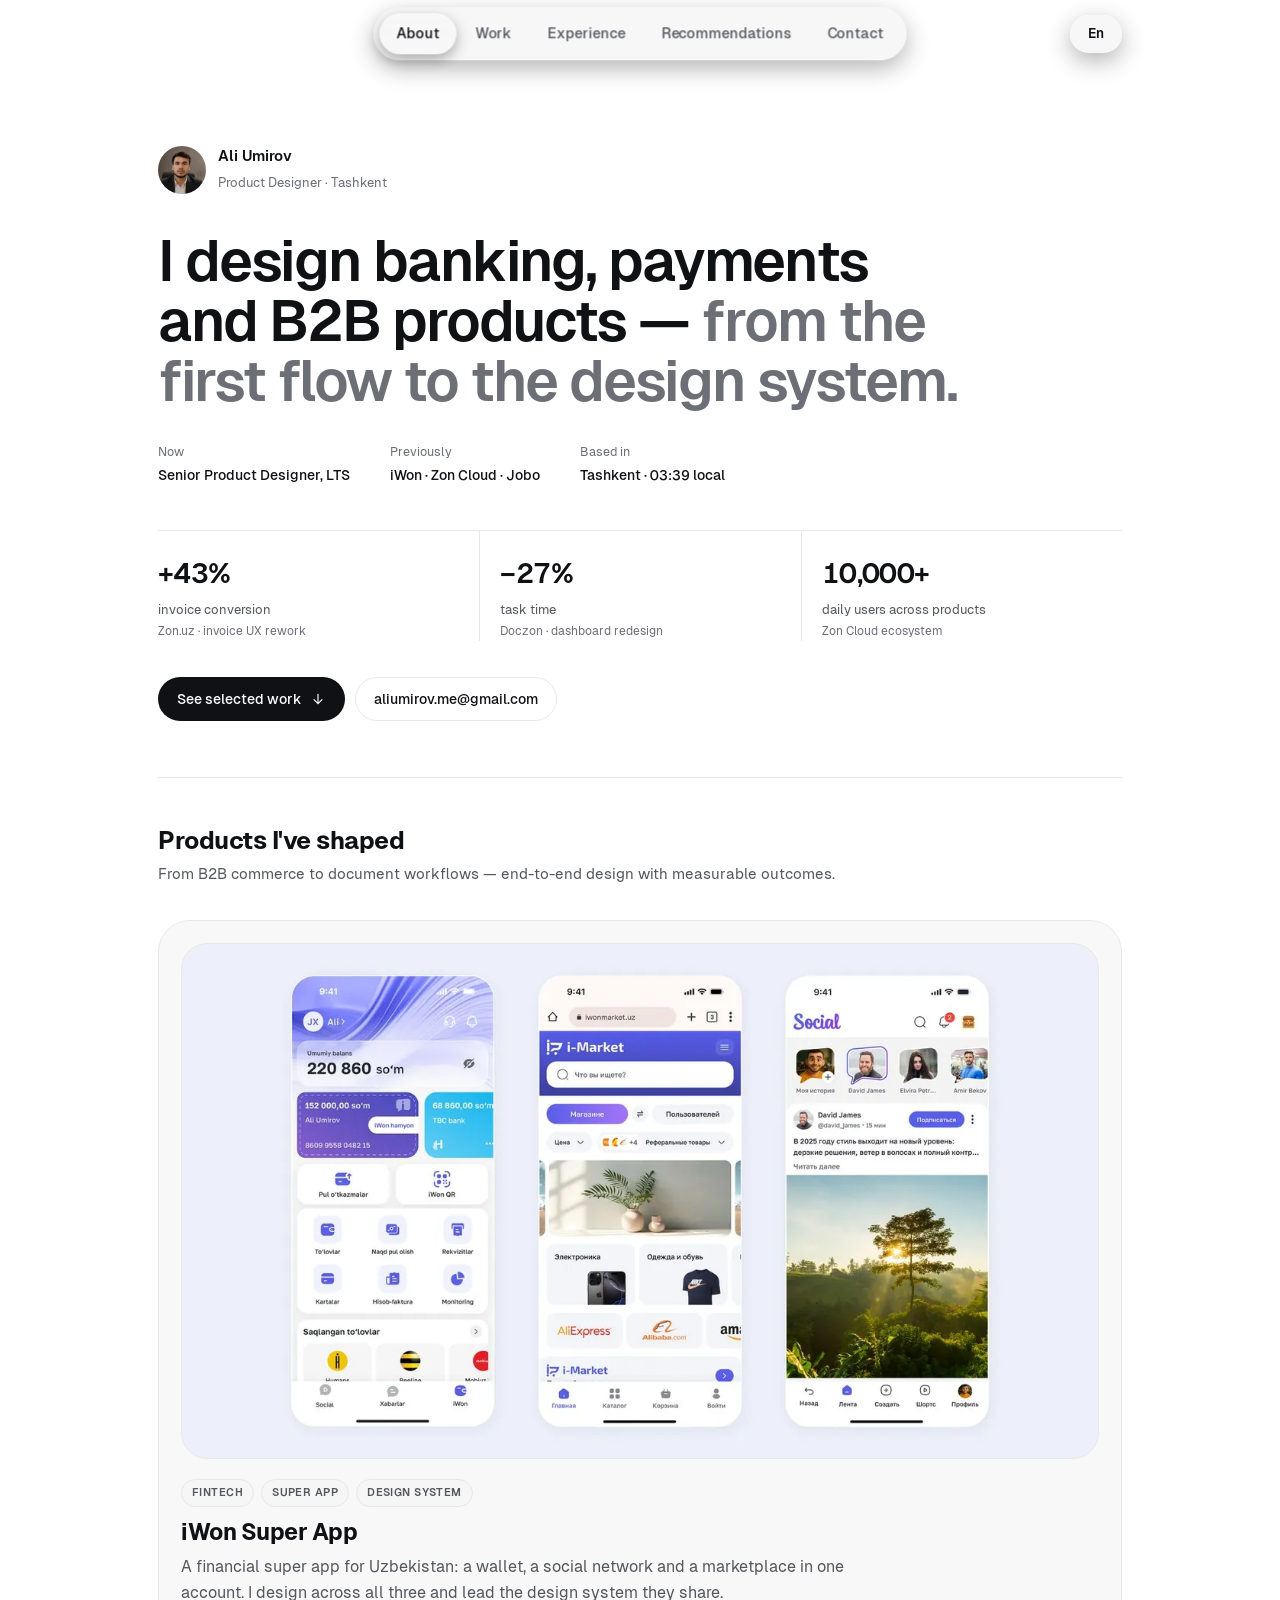
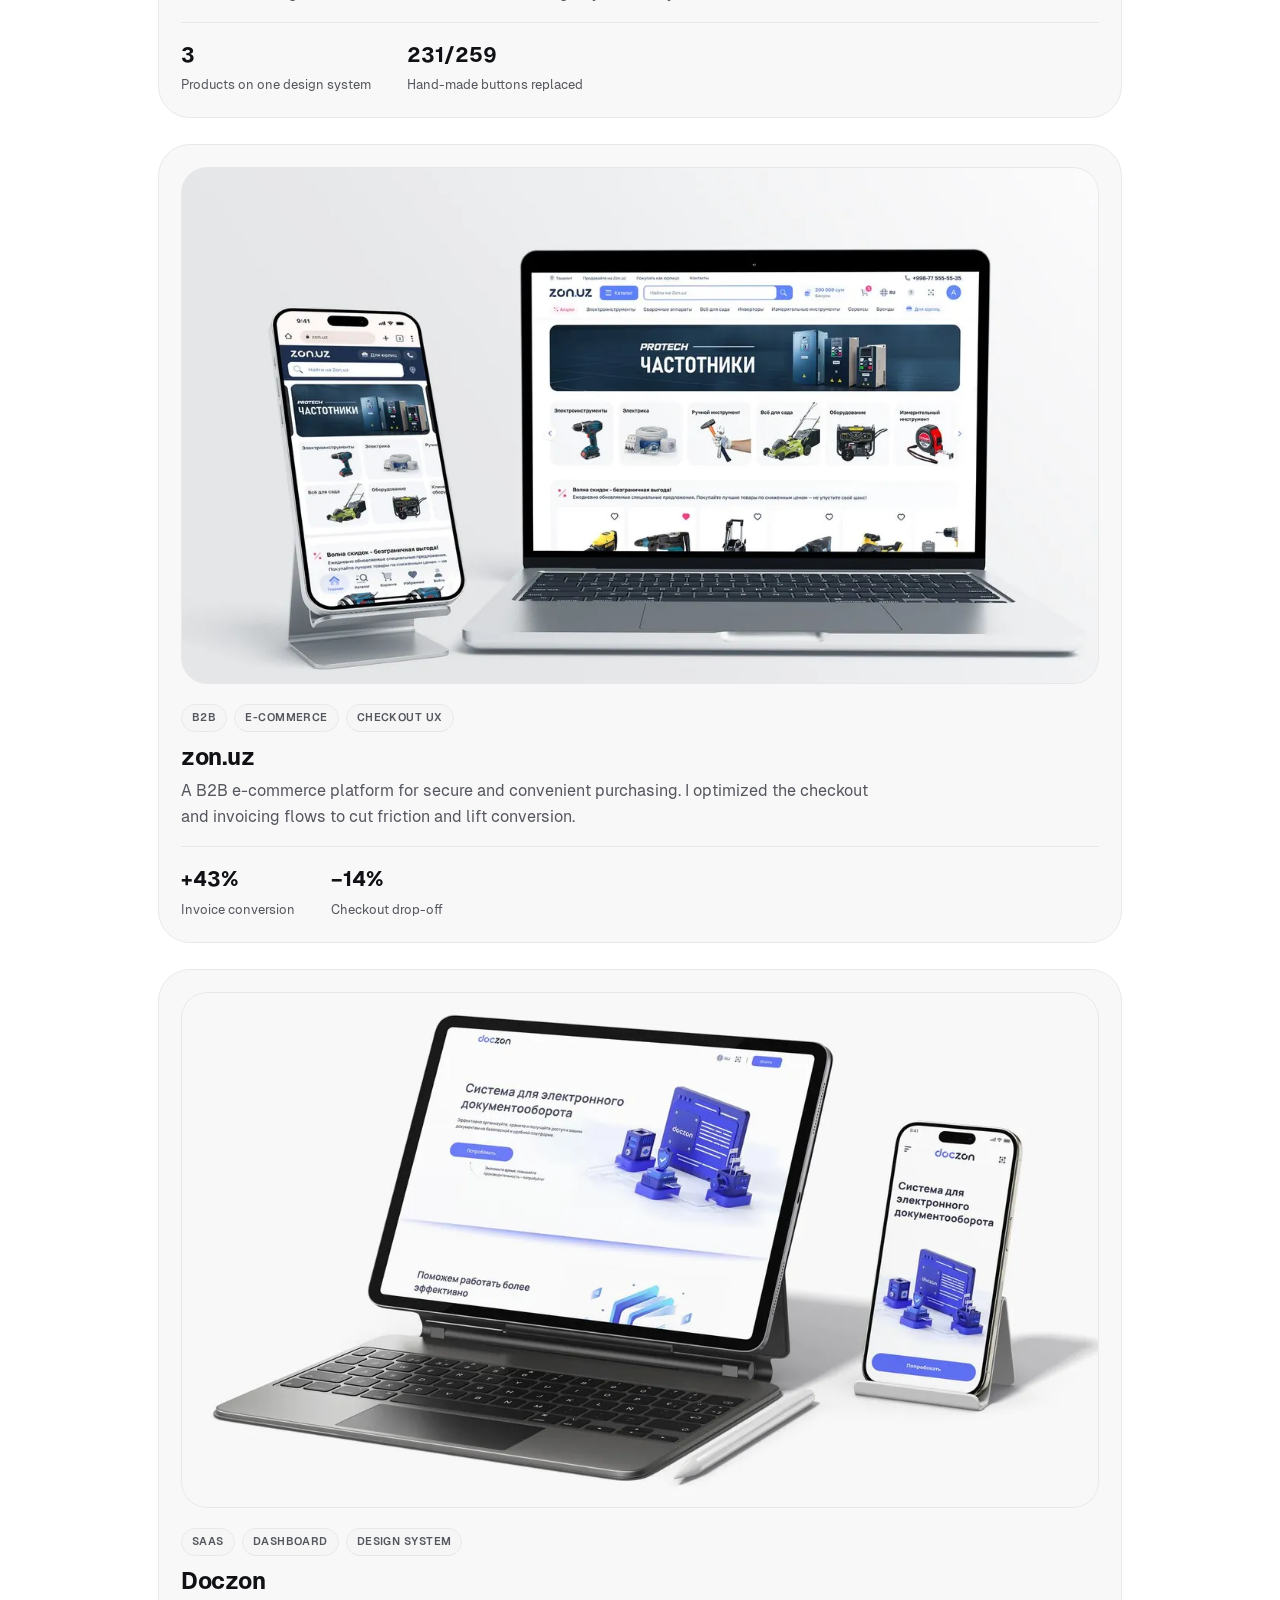
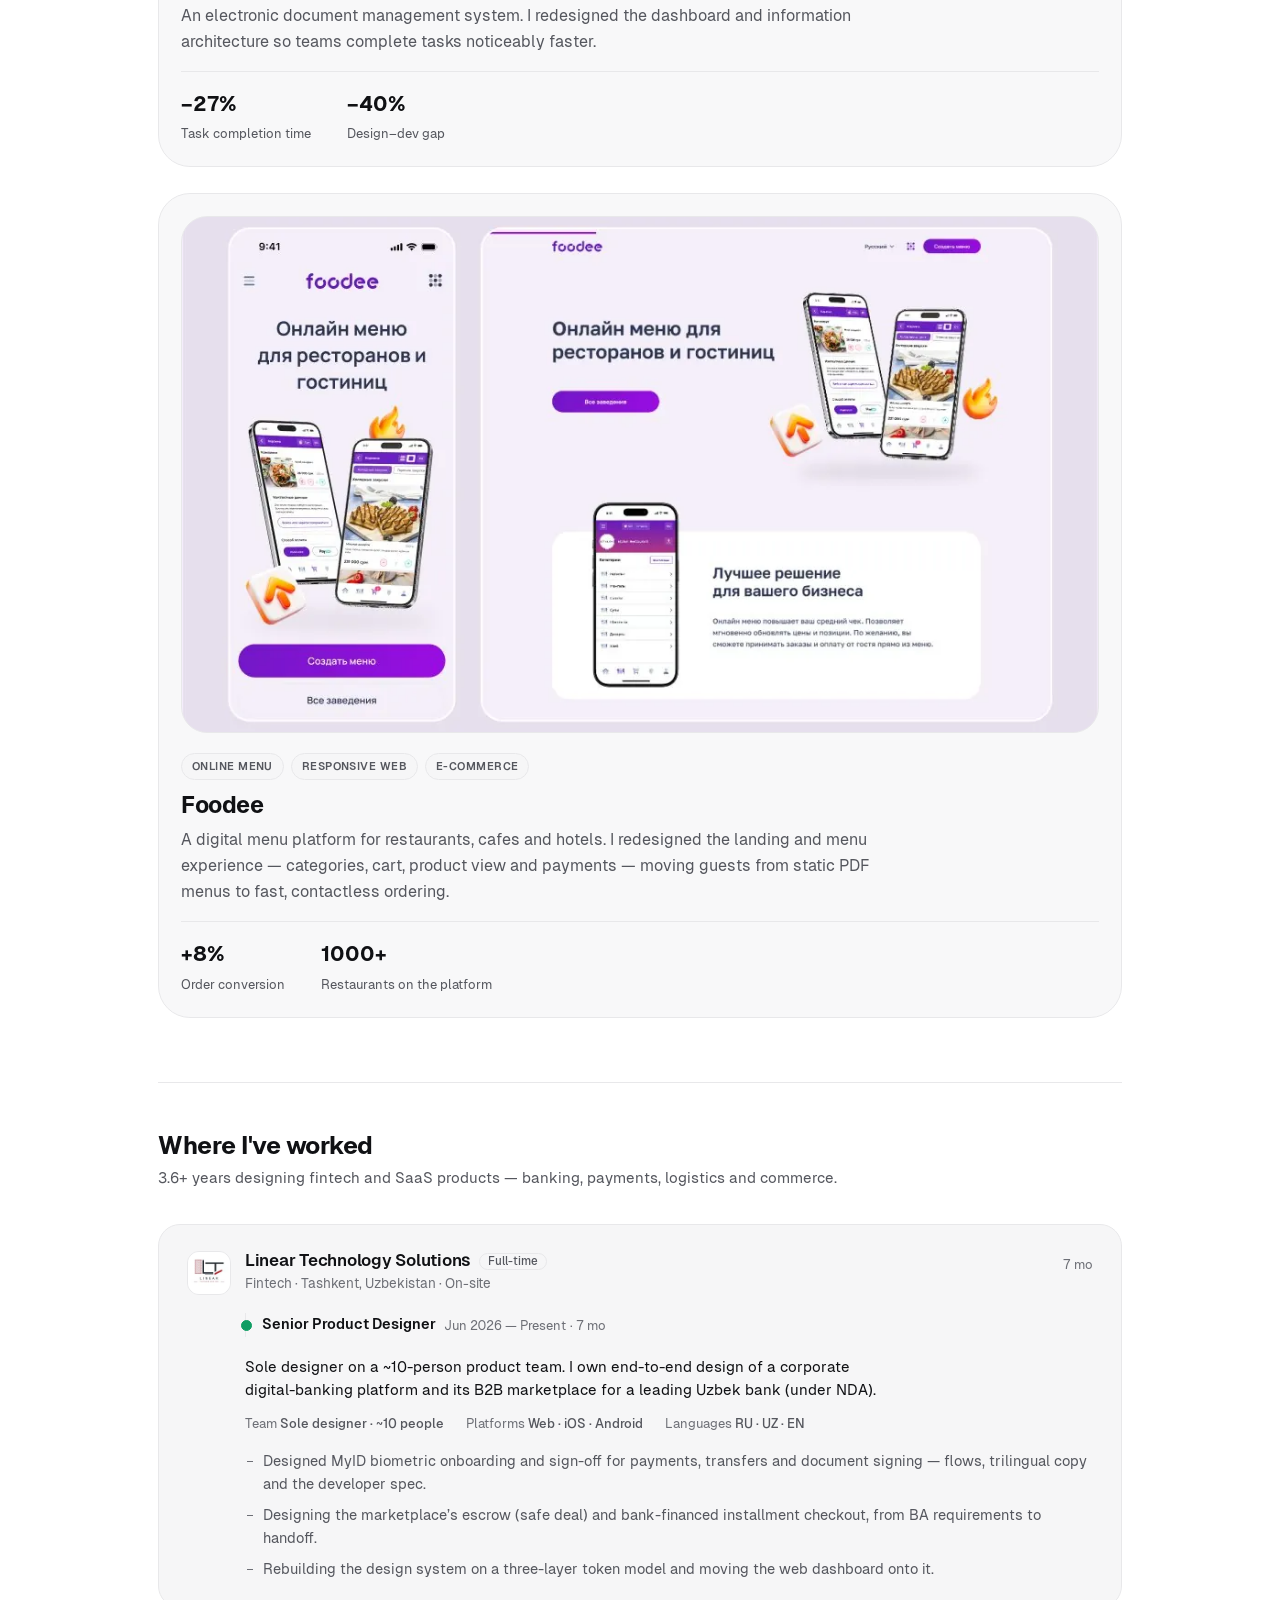
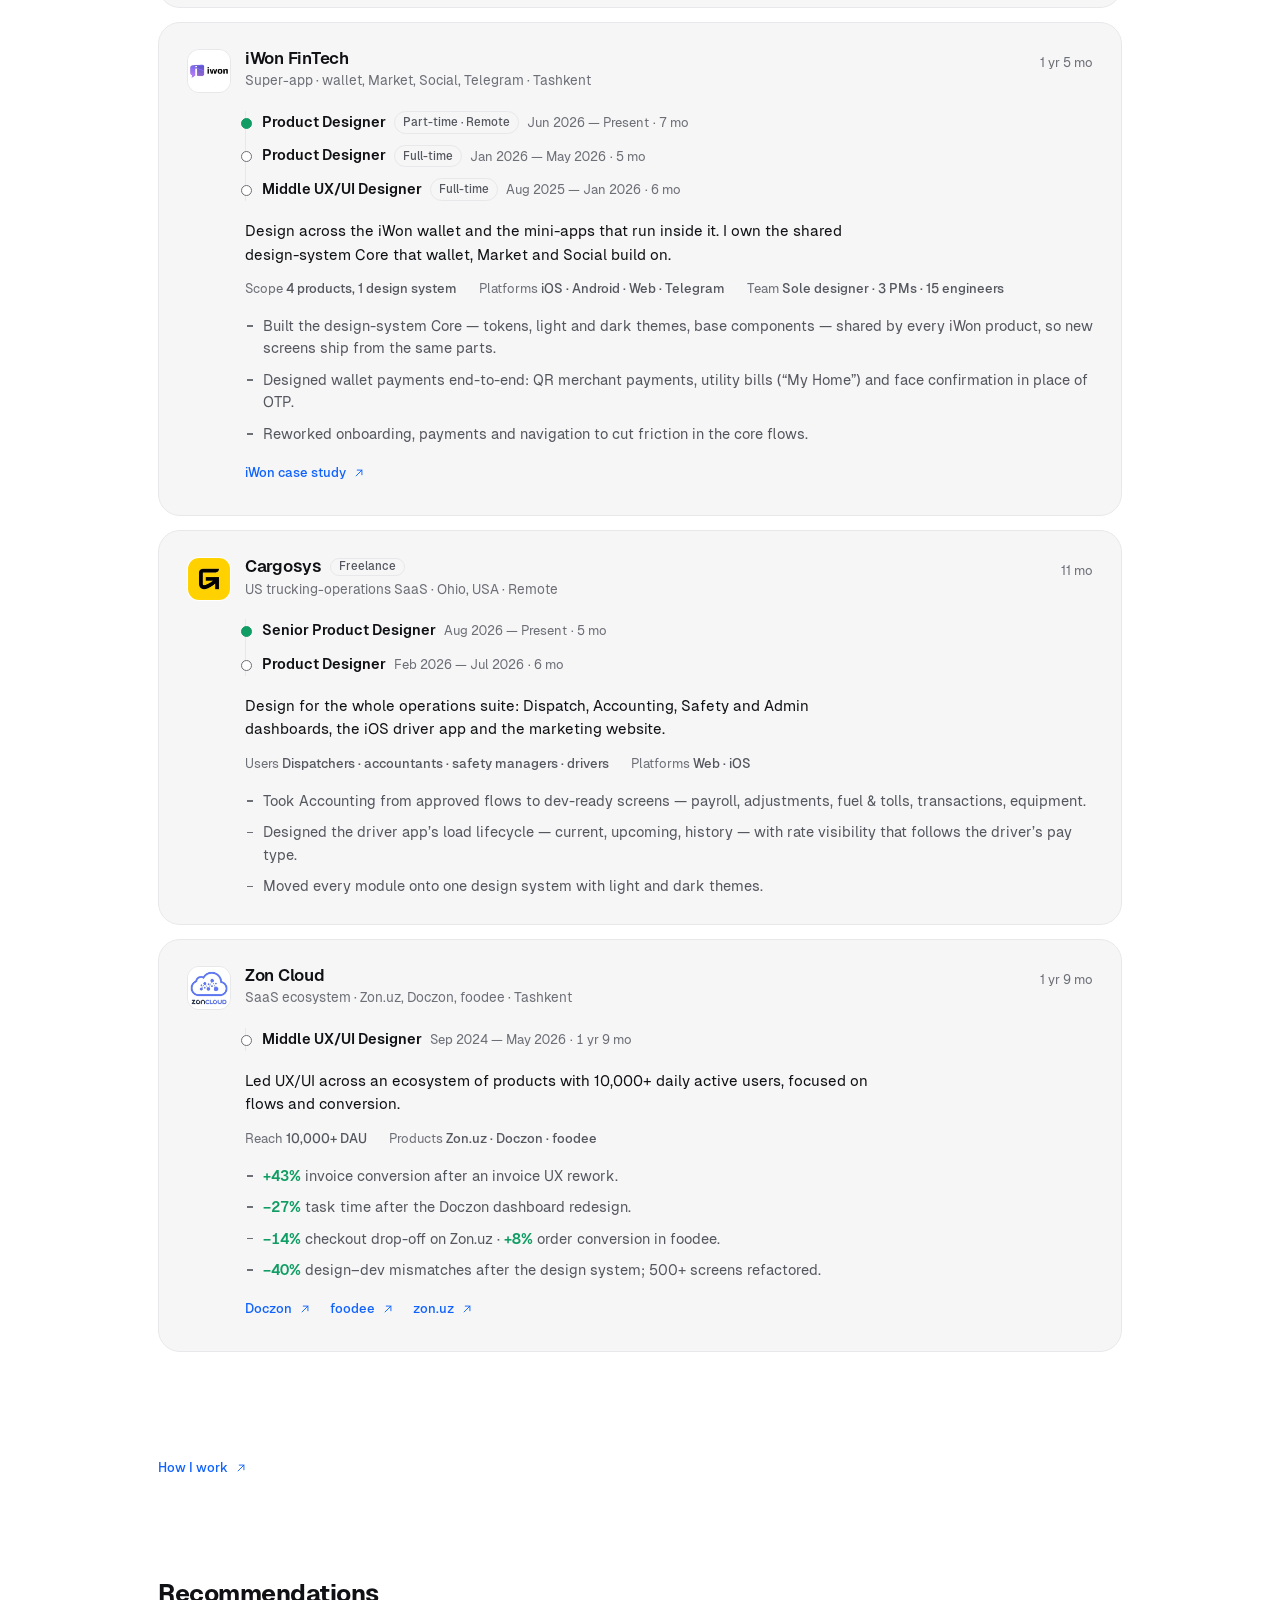
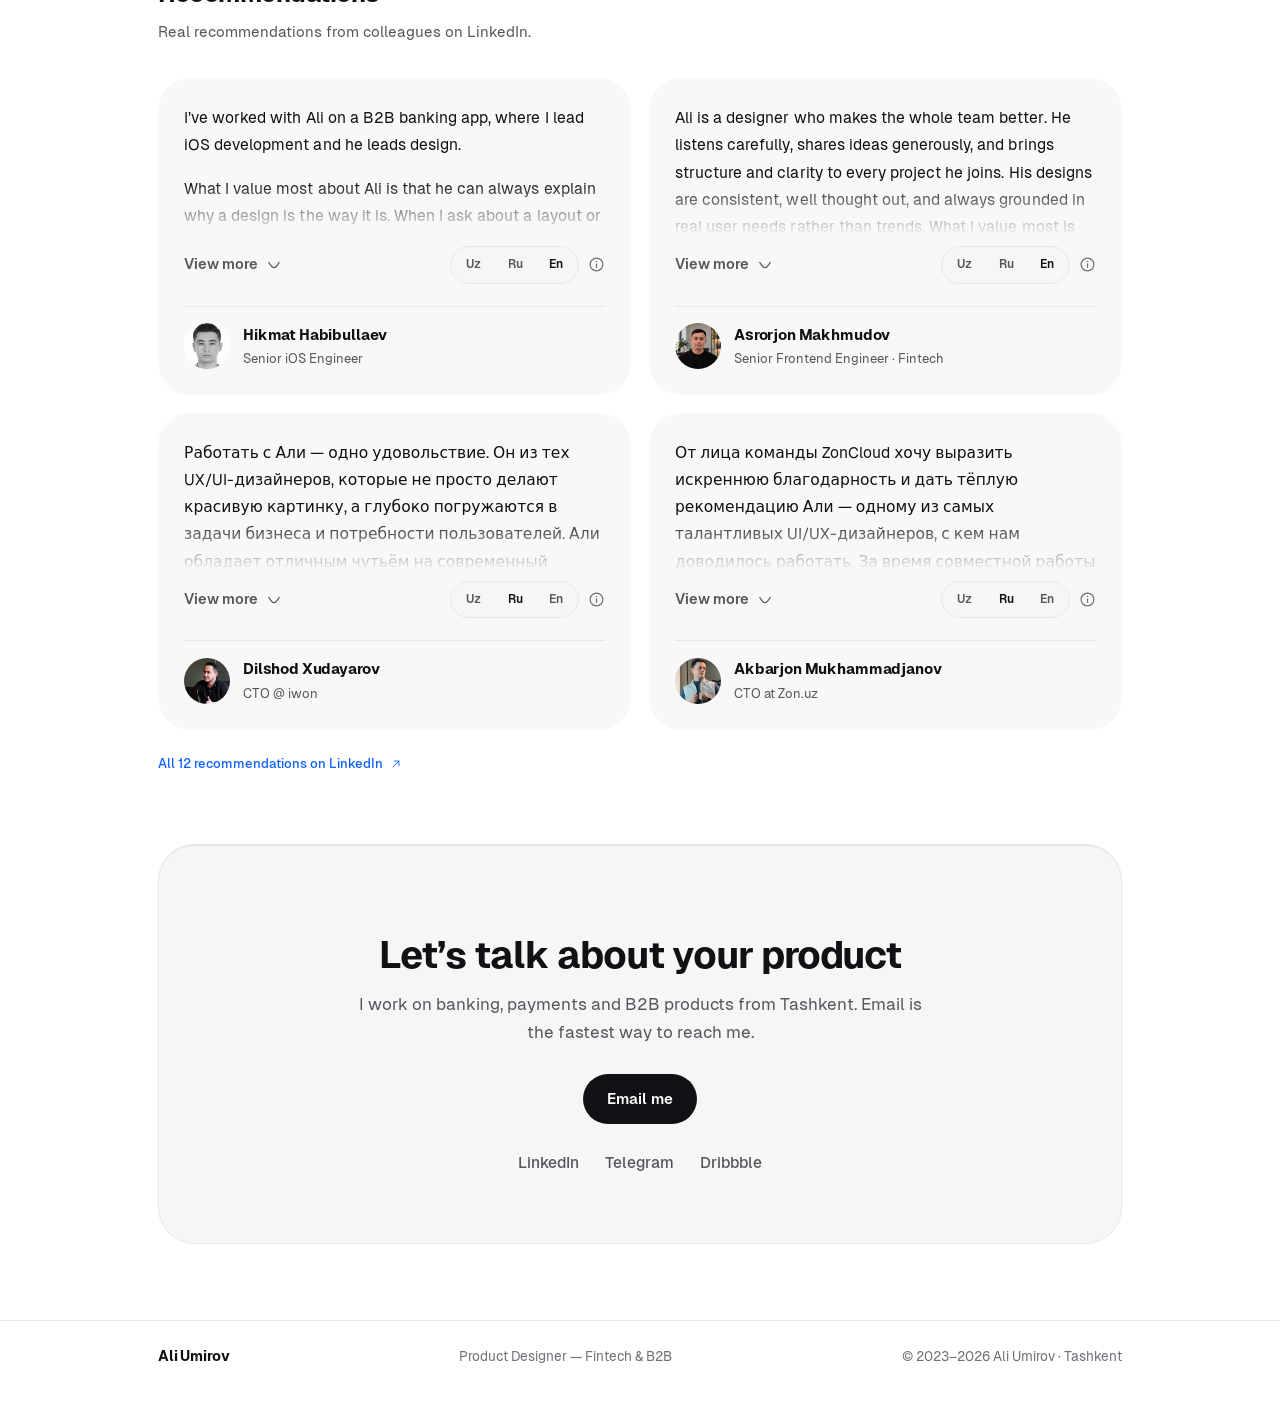
==== commit 1910d7b6: "iWon case v2: decision-led + team (EN/RU/UZ)" ====
--- a/index.html
+++ b/index.html
@@ -53,7 +53,7 @@
 <!-- theme init (no-flash): sets data-theme before first paint -->
 <script src="js/theme.js?v=20261104a"></script>
 <!-- fonts embedded below -->
-<link rel="stylesheet" href="css/styles.css?v=20261107c" />
+<link rel="stylesheet" href="css/styles.css?v=20261107d" />
 
 <!-- Yandex.Metrika counter -->
 <script>
@@ -222,7 +222,7 @@
     <div class="xlist">
 
 <article class="xcard co reveal d1"><div class="xhd"><div class="co-logo" aria-hidden="true"><img src="assets/img/logos/lts.webp" alt="" width="52" height="52" loading="lazy" decoding="async" /></div><div class="xhd-t"><h3 class="xco">Linear Technology Solutions <span class="xtag" data-en="Full-time" data-ru="Полная занятость">To‘liq stavka</span></h3><div class="xsub" data-en="Fintech · Tashkent, Uzbekistan · On-site" data-ru="Финтех · Ташкент, Узбекистан · В офисе">Fintech · Toshkent, O‘zbekiston · Ofisda</div></div><span class="rtotal xtot"></span></div><div class="xrail"><div class="xrl cur"><b class="xrl-t">Senior Product Designer</b><span class="xrl-d"><span class="rdate" data-s="2026-06" data-e="present" data-en="Jun 2026 — Present" data-ru="Июнь 2026 — н.в.">Iyun 2026 — hozirgacha</span></span></div></div><div class="xbody"><p class="xscope" data-en="Sole designer on a ~10-person product team. I own end-to-end design of a corporate digital-banking platform and its B2B marketplace for a leading Uzbek bank (under NDA)." data-ru="Единственный дизайнер в продуктовой команде из ~10 человек. Отвечаю за дизайн end-to-end корпоративной платформы цифрового банкинга и её B2B-маркетплейса для крупного узбекского банка (под NDA).">~10 kishilik mahsulot jamoasidagi yagona dizayner. Yirik o‘zbek banki uchun korporativ raqamli banking platformasi va uning B2B marketpleysi dizayniga end-to-end mas’ulman (NDA ostida).</p><div class="xmeta"><span><span data-en="Team" data-ru="Команда">Jamoa</span> <b data-en="Sole designer · ~10 people" data-ru="Единственный дизайнер · ~10 человек">Yagona dizayner · ~10 kishi</b></span><span><span data-en="Platforms" data-ru="Платформы">Platformalar</span> <b>Web · iOS · Android</b></span><span><span data-en="Languages" data-ru="Языки">Tillar</span> <b>RU · UZ · EN</b></span></div><ul class="xout"><li><span data-en="Designed MyID biometric onboarding and sign-off for payments, transfers and document signing — flows, trilingual copy and the developer spec." data-ru="Спроектировал биометрический онбординг через MyID и подтверждение платежей, переводов и подписания документов — флоу, тексты на трёх языках и спецификация для разработки.">MyID orqali biometrik ro‘yxatdan o‘tish hamda to‘lov, o‘tkazma va hujjat imzolashni tasdiqlashni loyihaladim — flow’lar, uch tildagi matnlar va dasturchilar uchun spetsifikatsiya.</span></li><li><span data-en="Designing the marketplace’s escrow (safe deal) and bank-financed installment checkout, from BA requirements to handoff." data-ru="Проектирую эскроу (безопасную сделку) и оформление заказа в рассрочку с банковским финансированием в маркетплейсе — от требований BA до передачи в разработку.">Marketpleys uchun eskrou (xavfsiz bitim) va bank moliyalashtiradigan muddatli to‘lovli checkout’ni loyihalayapman — BA talablaridan ishlab chiqishga topshirishgacha.</span></li><li><span data-en="Rebuilding the design system on a three-layer token model and moving the web dashboard onto it." data-ru="Перестраиваю дизайн-систему на трёхуровневой модели токенов и переношу на неё веб-кабинет.">Design system’ni uch qatlamli token modeli asosida qayta quryapman va veb-kabinetni unga ko‘chiryapman.</span></li></ul></div></article>
-<article class="xcard co reveal d2"><div class="xhd"><div class="co-logo" aria-hidden="true"><img src="assets/img/logos/iwon.webp" alt="" width="52" height="52" loading="lazy" decoding="async" /></div><div class="xhd-t"><h3 class="xco">iWon FinTech</h3><div class="xsub" data-en="Super-app · wallet, Market, Social, Telegram · Tashkent" data-ru="Супер-приложение · кошелёк, Market, Social, Telegram · Ташкент">Super-ilova · hamyon, Market, Social, Telegram · Toshkent</div></div><span class="rtotal xtot"></span></div><div class="xrail"><div class="xrl cur"><b class="xrl-t">Product Designer</b> <span class="xtag" data-en="Part-time · Remote" data-ru="Частичная занятость · Удалённо">Yarim stavka · Masofaviy</span><span class="xrl-d"><span class="rdate" data-s="2026-06" data-e="present" data-en="Jun 2026 — Present" data-ru="Июнь 2026 — н.в.">Iyun 2026 — hozirgacha</span></span></div><div class="xrl"><b class="xrl-t">Product Designer</b> <span class="xtag" data-en="Full-time" data-ru="Полная занятость">To‘liq stavka</span><span class="xrl-d"><span class="rdate" data-s="2026-01" data-e="2026-05" data-en="Jan 2026 — May 2026" data-ru="Январь 2026 — Май 2026">Yan 2026 — May 2026</span></span></div><div class="xrl"><b class="xrl-t">Middle UX/UI Designer</b> <span class="xtag" data-en="Full-time" data-ru="Полная занятость">To‘liq stavka</span><span class="xrl-d"><span class="rdate" data-s="2025-08" data-e="2026-01" data-en="Aug 2025 — Jan 2026" data-ru="Август 2025 — Январь 2026">Avg 2025 — Yan 2026</span></span></div></div><div class="xbody"><p class="xscope" data-en="Design across the iWon wallet and the mini-apps that run inside it. I own the shared design-system Core that wallet, Market and Social build on." data-ru="Дизайн кошелька iWon и мини-приложений внутри него. Отвечаю за общее ядро дизайн-системы (Core), на котором строятся кошелёк, Market и Social.">iWon hamyoni va uning ichida ishlaydigan mini-ilovalar dizayni. Hamyon, Market va Social quriladigan umumiy design system yadrosiga (Core) mas’ulman.</p><div class="xmeta"><span><span data-en="Scope" data-ru="Масштаб">Ko‘lam</span> <b data-en="4 products, 1 design system" data-ru="4 продукта, 1 дизайн-система">4 mahsulot, 1 design system</b></span><span><span data-en="Platforms" data-ru="Платформы">Platformalar</span> <b>iOS · Android · Web · Telegram</b></span></div><ul class="xout"><li><span data-en="Built the design-system Core — tokens, light and dark themes, base components — shared by every iWon product, so new screens ship from the same parts." data-ru="Создал ядро дизайн-системы — токены, светлая и тёмная темы, базовые компоненты — общее для всех продуктов iWon, поэтому новые экраны собираются из одних и тех же деталей.">Design system yadrosini yaratdim — tokenlar, yorug‘ va qorong‘i mavzular, asosiy komponentlar — u barcha iWon mahsulotlari uchun umumiy, shuning uchun yangi ekranlar bir xil qismlardan yig‘iladi.</span></li><li><span data-en="Designed wallet payments end-to-end: QR merchant payments, utility bills (“My Home”) and face confirmation in place of OTP." data-ru="Спроектировал платежи в кошельке end-to-end: оплата по QR у мерчантов, коммунальные платежи («Мой дом») и подтверждение по лицу вместо OTP.">Hamyondagi to‘lovlarni end-to-end loyihaladim: merchantlarga QR orqali to‘lov, kommunal to‘lovlar («Mening uyim») va OTP o‘rniga yuz orqali tasdiqlash.</span></li><li><span data-en="Reworked onboarding, payments and navigation to cut friction in the core flows." data-ru="Переработал онбординг, платежи и навигацию, чтобы снизить трение в ключевых сценариях.">Asosiy flow’lardagi friction’ni kamaytirish uchun ro‘yxatdan o‘tish, to‘lovlar va navigatsiyani qayta ishladim.</span></li></ul><div class="xlinks"><button type="button" class="xcs" data-case="case-iwon"><span data-en="iWon case study" data-ru="Кейс iWon">iWon keysi</span><svg viewBox="0 0 24 24" fill="none" aria-hidden="true"><path d="M7 17 17 7M9 7h8v8" stroke="currentColor" stroke-width="1.6" stroke-linecap="round" stroke-linejoin="round"/></svg></button></div></div></article>
+<article class="xcard co reveal d2"><div class="xhd"><div class="co-logo" aria-hidden="true"><img src="assets/img/logos/iwon.webp" alt="" width="52" height="52" loading="lazy" decoding="async" /></div><div class="xhd-t"><h3 class="xco">iWon FinTech</h3><div class="xsub" data-en="Super-app · wallet, Market, Social, Telegram · Tashkent" data-ru="Супер-приложение · кошелёк, Market, Social, Telegram · Ташкент">Super-ilova · hamyon, Market, Social, Telegram · Toshkent</div></div><span class="rtotal xtot"></span></div><div class="xrail"><div class="xrl cur"><b class="xrl-t">Product Designer</b> <span class="xtag" data-en="Part-time · Remote" data-ru="Частичная занятость · Удалённо">Yarim stavka · Masofaviy</span><span class="xrl-d"><span class="rdate" data-s="2026-06" data-e="present" data-en="Jun 2026 — Present" data-ru="Июнь 2026 — н.в.">Iyun 2026 — hozirgacha</span></span></div><div class="xrl"><b class="xrl-t">Product Designer</b> <span class="xtag" data-en="Full-time" data-ru="Полная занятость">To‘liq stavka</span><span class="xrl-d"><span class="rdate" data-s="2026-01" data-e="2026-05" data-en="Jan 2026 — May 2026" data-ru="Январь 2026 — Май 2026">Yan 2026 — May 2026</span></span></div><div class="xrl"><b class="xrl-t">Middle UX/UI Designer</b> <span class="xtag" data-en="Full-time" data-ru="Полная занятость">To‘liq stavka</span><span class="xrl-d"><span class="rdate" data-s="2025-08" data-e="2026-01" data-en="Aug 2025 — Jan 2026" data-ru="Август 2025 — Январь 2026">Avg 2025 — Yan 2026</span></span></div></div><div class="xbody"><p class="xscope" data-en="Design across the iWon wallet and the mini-apps that run inside it. I own the shared design-system Core that wallet, Market and Social build on." data-ru="Дизайн кошелька iWon и мини-приложений внутри него. Отвечаю за общее ядро дизайн-системы (Core), на котором строятся кошелёк, Market и Social.">iWon hamyoni va uning ichida ishlaydigan mini-ilovalar dizayni. Hamyon, Market va Social quriladigan umumiy design system yadrosiga (Core) mas’ulman.</p><div class="xmeta"><span><span data-en="Scope" data-ru="Масштаб">Ko‘lam</span> <b data-en="4 products, 1 design system" data-ru="4 продукта, 1 дизайн-система">4 mahsulot, 1 design system</b></span><span><span data-en="Platforms" data-ru="Платформы">Platformalar</span> <b>iOS · Android · Web · Telegram</b></span><span><span data-en="Team" data-ru="Команда">Jamoa</span> <b data-en="Sole designer · 3 PMs · 15 engineers" data-ru="Единственный дизайнер · 3 PM · 15 разработчиков">Yagona dizayner · 3 PM · 15 dasturchi</b></span></div><ul class="xout"><li><span data-en="Built the design-system Core — tokens, light and dark themes, base components — shared by every iWon product, so new screens ship from the same parts." data-ru="Создал ядро дизайн-системы — токены, светлая и тёмная темы, базовые компоненты — общее для всех продуктов iWon, поэтому новые экраны собираются из одних и тех же деталей.">Design system yadrosini yaratdim — tokenlar, yorug‘ va qorong‘i mavzular, asosiy komponentlar — u barcha iWon mahsulotlari uchun umumiy, shuning uchun yangi ekranlar bir xil qismlardan yig‘iladi.</span></li><li><span data-en="Designed wallet payments end-to-end: QR merchant payments, utility bills (“My Home”) and face confirmation in place of OTP." data-ru="Спроектировал платежи в кошельке end-to-end: оплата по QR у мерчантов, коммунальные платежи («Мой дом») и подтверждение по лицу вместо OTP.">Hamyondagi to‘lovlarni end-to-end loyihaladim: merchantlarga QR orqali to‘lov, kommunal to‘lovlar («Mening uyim») va OTP o‘rniga yuz orqali tasdiqlash.</span></li><li><span data-en="Reworked onboarding, payments and navigation to cut friction in the core flows." data-ru="Переработал онбординг, платежи и навигацию, чтобы снизить трение в ключевых сценариях.">Asosiy flow’lardagi friction’ni kamaytirish uchun ro‘yxatdan o‘tish, to‘lovlar va navigatsiyani qayta ishladim.</span></li></ul><div class="xlinks"><button type="button" class="xcs" data-case="case-iwon"><span data-en="iWon case study" data-ru="Кейс iWon">iWon keysi</span><svg viewBox="0 0 24 24" fill="none" aria-hidden="true"><path d="M7 17 17 7M9 7h8v8" stroke="currentColor" stroke-width="1.6" stroke-linecap="round" stroke-linejoin="round"/></svg></button></div></div></article>
 <article class="xcard co reveal d3"><div class="xhd"><div class="co-logo cargo" aria-hidden="true"><img src="assets/img/logos/cargosys.webp" alt="" width="52" height="52" loading="lazy" decoding="async" /></div><div class="xhd-t"><h3 class="xco">Cargosys <span class="xtag" data-en="Freelance" data-ru="Фриланс">Frilans</span></h3><div class="xsub" data-en="US trucking-operations SaaS · Ohio, USA · Remote" data-ru="SaaS для грузоперевозок в США · Огайо, США · Удалённо">AQShdagi yuk tashish operatsiyalari uchun SaaS · Ohio, AQSh · Masofaviy</div></div><span class="rtotal xtot"></span></div><div class="xrail"><div class="xrl cur"><b class="xrl-t">Senior Product Designer</b><span class="xrl-d"><span class="rdate" data-s="2026-08" data-e="present" data-en="Aug 2026 — Present" data-ru="Август 2026 — н.в.">Avg 2026 — hozirgacha</span></span></div><div class="xrl"><b class="xrl-t">Product Designer</b><span class="xrl-d"><span class="rdate" data-s="2026-02" data-e="2026-07" data-en="Feb 2026 — Jul 2026" data-ru="Февраль 2026 — Июль 2026">Fev 2026 — Iyul 2026</span></span></div></div><div class="xbody"><p class="xscope" data-en="Design for the whole operations suite: Dispatch, Accounting, Safety and Admin dashboards, the iOS driver app and the marketing website." data-ru="Дизайн всего операционного пакета: дашборды Dispatch, Accounting, Safety и Admin, iOS-приложение для водителей и маркетинговый сайт.">Butun operatsion to‘plam dizayni: Dispatch, Accounting, Safety va Admin dashboardlari, haydovchilar uchun iOS ilova va marketing sayti.</p><div class="xmeta"><span><span data-en="Users" data-ru="Пользователи">Foydalanuvchilar</span> <b data-en="Dispatchers · accountants · safety managers · drivers" data-ru="Диспетчеры · бухгалтеры · специалисты по безопасности · водители">Dispetcherlar · buxgalterlar · xavfsizlik menejerlari · haydovchilar</b></span><span><span data-en="Platforms" data-ru="Платформы">Platformalar</span> <b>Web · iOS</b></span></div><ul class="xout"><li><span data-en="Took Accounting from approved flows to dev-ready screens — payroll, adjustments, fuel &amp; tolls, transactions, equipment." data-ru="Довёл модуль Accounting от утверждённых флоу до готовых к разработке экранов — зарплата, корректировки, топливо и платные дороги, транзакции, техника.">Accounting modulini tasdiqlangan flow’lardan dev’ga tayyor ekranlargacha olib chiqdim — ish haqi, tuzatishlar, yoqilg‘i va pullik yo‘llar, tranzaksiyalar, texnika.</span></li><li><span data-en="Designed the driver app’s load lifecycle — current, upcoming, history — with rate visibility that follows the driver’s pay type." data-ru="Спроектировал жизненный цикл груза в приложении водителя — текущий, предстоящие, история — с видимостью ставки в зависимости от типа оплаты водителя.">Haydovchi ilovasida yuk hayot siklini loyihaladim — joriy, kelgusi, tarix — stavka ko‘rinishi haydovchining to‘lov turiga qarab o‘zgaradi.</span></li><li><span data-en="Moved every module onto one design system with light and dark themes." data-ru="Перевёл все модули на единую дизайн-систему со светлой и тёмной темами.">Barcha modullarni yorug‘ va qorong‘i mavzuli yagona design system’ga o‘tkazdim.</span></li></ul></div></article>
 <article class="xcard co reveal d1"><div class="xhd"><div class="co-logo" aria-hidden="true"><img src="assets/img/logos/zon-cloud.webp" alt="" width="52" height="52" loading="lazy" decoding="async" /></div><div class="xhd-t"><h3 class="xco">Zon Cloud</h3><div class="xsub" data-en="SaaS ecosystem · Zon.uz, Doczon, foodee · Tashkent" data-ru="SaaS-экосистема · Zon.uz, Doczon, foodee · Ташкент">SaaS ekotizim · Zon.uz, Doczon, foodee · Toshkent</div></div><span class="rtotal xtot"></span></div><div class="xrail"><div class="xrl"><b class="xrl-t">Middle UX/UI Designer</b><span class="xrl-d"><span class="rdate" data-s="2024-09" data-e="2026-05" data-en="Sep 2024 — May 2026" data-ru="Сентябрь 2024 — Май 2026">Sen 2024 — May 2026</span></span></div></div><div class="xbody"><p class="xscope" data-en="Led UX/UI across an ecosystem of products with 10,000+ daily active users, focused on flows and conversion." data-ru="Вёл UX/UI в экосистеме продуктов с 10 000+ ежедневных активных пользователей, с фокусом на флоу и конверсию.">10 000+ kunlik faol foydalanuvchili mahsulotlar ekotizimida UX/UI’ni boshqardim — flow va konversiyaga urg‘u.</p><div class="xmeta"><span><span data-en="Reach" data-ru="Охват">Qamrov</span> <b data-en="10,000+ DAU" data-ru="10 000+ DAU">10 000+ DAU</b></span><span><span data-en="Products" data-ru="Продукты">Mahsulotlar</span> <b>Zon.uz · Doczon · foodee</b></span></div><ul class="xout"><li><span class="xm">+43%</span> <span data-en="invoice conversion after an invoice UX rework." data-ru="конверсии счетов после переработки их UX.">invoys konversiyasi — invoys UX qayta ishlangandan keyin.</span></li><li><span class="xm">−27%</span> <span data-en="task time after the Doczon dashboard redesign." data-ru="времени на задачу после редизайна дашборда Doczon.">vazifa vaqti — Doczon dashboard redizaynidan keyin.</span></li><li><span class="xm">−14%</span> <span data-en="checkout drop-off on Zon.uz ·" data-ru="отказов при оформлении заказа на Zon.uz ·">Zon.uz checkout’ida drop-off ·</span> <span class="xm">+8%</span> <span data-en="order conversion in foodee." data-ru="конверсии заказов в foodee.">foodee’da buyurtma konversiyasi.</span></li><li><span class="xm">−40%</span> <span data-en="design–dev mismatches after the design system; 500+ screens refactored." data-ru="расхождений дизайн–разработка после внедрения дизайн-системы; переработано 500+ экранов.">dizayn–dev farqlari design system’dan keyin; 500+ ekran qayta ishlandi.</span></li></ul><div class="xlinks"><button type="button" class="xcs" data-case="case-doczon"><span>Doczon</span><svg viewBox="0 0 24 24" fill="none" aria-hidden="true"><path d="M7 17 17 7M9 7h8v8" stroke="currentColor" stroke-width="1.6" stroke-linecap="round" stroke-linejoin="round"/></svg></button><button type="button" class="xcs" data-case="case-foodee"><span>foodee</span><svg viewBox="0 0 24 24" fill="none" aria-hidden="true"><path d="M7 17 17 7M9 7h8v8" stroke="currentColor" stroke-width="1.6" stroke-linecap="round" stroke-linejoin="round"/></svg></button><button type="button" class="xcs" data-case="case-zon"><span>zon.uz</span><svg viewBox="0 0 24 24" fill="none" aria-hidden="true"><path d="M7 17 17 7M9 7h8v8" stroke="currentColor" stroke-width="1.6" stroke-linecap="round" stroke-linejoin="round"/></svg></button></div></div></article>
 <details class="xearl reveal d2"><summary><span data-en="Earlier" data-ru="Ранее">Avvalroq</span> <span class="xearl-n" data-en="2 roles · 2023–2026" data-ru="2 роли · 2023–2026">2 ta rol · 2023–2026</span></summary><div class="xer"><span><b>Product Designer</b> · New Edu</span><span class="rdate" data-s="2026-02" data-e="2026-05" data-en="Feb 2026 — May 2026" data-ru="Февраль 2026 — Май 2026">Fev 2026 — May 2026</span><p data-en="Registration, sign-in and core flows; a component library for the product." data-ru="Регистрация, вход и основные сценарии; библиотека компонентов продукта.">Ro‘yxatdan o‘tish, kirish va asosiy flow’lar; mahsulot uchun komponentlar kutubxonasi.</p></div><div class="xer"><span><b>UX/UI Designer</b> · Jobo.uz</span><span class="rdate" data-s="2023-04" data-e="2024-08" data-en="Apr 2023 — Aug 2024" data-ru="Апрель 2023 — Август 2024">Apr 2023 — Avg 2024</span><p data-en="Conversion-focused landing pages and iOS / Android app UI." data-ru="Лендинги с фокусом на конверсию и UI приложений для iOS / Android.">Konversiyaga yo‘naltirilgan landing’lar va iOS / Android ilova UI’lari.</p></div></details>
@@ -503,21 +503,21 @@
   </div>
   <div class="case-body">
     <span class="eyebrow"><span class="dot"></span><span>Fintech · Super App</span></span>
-    <h1 class="case-h1">iWon Super App</h1>
+    <h1 class="case-h1"><span data-en="One design system for a wallet, a social network and a marketplace" data-ru="Одна дизайн-система для кошелька, соцсети и маркетплейса">Hamyon, ijtimoiy tarmoq va marketplace uchun bitta design system</span></h1>
     <p class="case-tagline" data-en="A wallet, a social network and a marketplace in one app for Uzbekistan — designed on one system, so all three feel like one product." data-ru="Кошелёк, соцсеть и маркетплейс в одном приложении для Узбекистана — на одной системе, чтобы все три ощущались одним продуктом.">O‘zbekiston uchun bitta ilovada hamyon, ijtimoiy tarmoq va marketplace — uchalasi bitta mahsulotdek his qilinishi uchun bitta tizimda.</p>
-    <div class="case-metabar"><div class="mi"><div class="k" data-en="Role" data-ru="Роль">Rol</div><div class="v">Product Designer</div></div><div class="mi"><div class="k" data-en="Platform" data-ru="Платформа">Platforma</div><div class="v">iOS · Android · Web</div></div><div class="mi"><div class="k" data-en="Timeline" data-ru="Сроки">Muddat</div><div class="v" data-en="Aug 2025 — present" data-ru="Авг 2025 — н.в.">Avg 2025 — hozirgacha</div></div><div class="mi"><div class="k" data-en="Company" data-ru="Компания">Kompaniya</div><div class="v">iWon</div></div></div>
+    <div class="case-metabar"><div class="mi"><div class="k" data-en="Role" data-ru="Роль">Rol</div><div class="v">Product Designer</div></div><div class="mi"><div class="k" data-en="Platform" data-ru="Платформа">Platforma</div><div class="v">iOS · Android · Web</div></div><div class="mi"><div class="k" data-en="Timeline" data-ru="Сроки">Muddat</div><div class="v" data-en="Aug 2025 — present" data-ru="Авг 2025 — н.в.">Avg 2025 — hozirgacha</div></div><div class="mi"><div class="k" data-en="Company" data-ru="Компания">Kompaniya</div><div class="v">iWon</div></div><div class="mi"><div class="k" data-en="Team" data-ru="Команда">Jamoa</div><div class="v" data-en="Sole designer · 3 PMs · 15 engineers" data-ru="Единственный дизайнер · 3 PM · 15 разработчиков">Yagona dizayner · 3 PM · 15 dasturchi</div></div></div>
+    <div class="case-outcome"><div class="k" data-en="Outcome" data-ru="Результат">Natija</div><div class="v" data-en="3 products on one library · 231 of 259 hand-made buttons and 665 icons moved into it · 0 off-system colours left in Seller" data-ru="3 продукта на одной библиотеке · 231 из 259 самодельных кнопок и 665 иконок перенесены в неё · 0 цветов вне системы в Seller">3 mahsulot bitta kutubxonada · 259 tadan 231 qo‘lda yasalgan tugma va 665 ikonka unga ko‘chirildi · Seller’da tizimdan tashqari rang qolmadi</div></div>
     <div class="shot img-iwon" role="img" aria-label="iWon — wallet, iMarket and Social screens"></div>
-    <div class="case-sec"><h2 data-en="Overview" data-ru="Обзор">Umumiy ma’lumot</h2><p class="case-lead" data-en="iWon is a financial super app for Uzbekistan. In one account people keep cards from different banks, send money, pay by QR and pay their bills, read and post in a built-in social network, and shop from local stores and partner marketplaces." data-ru="iWon — финансовое супер-приложение для Узбекистана. В одном аккаунте люди хранят карты разных банков, переводят деньги, платят по QR и оплачивают счета, читают и публикуют посты во встроенной соцсети и покупают в локальных магазинах и на партнёрских маркетплейсах.">iWon — O‘zbekiston uchun moliyaviy super ilova. Bitta akkauntda odamlar turli banklar kartalarini saqlaydi, pul o‘tkazadi, QR orqali va hisoblarni to‘laydi, ichki ijtimoiy tarmoqda post o‘qiydi va joylaydi, mahalliy do‘konlar va partner marketplace’lardan xarid qiladi.</p><p data-en="I work across the wallet, Social and the Seller iMarket marketplace, and I lead iWon DS Core, the design system all three are built on." data-ru="Я работаю над кошельком, Social и маркетплейсом Seller iMarket и веду iWon DS Core — дизайн-систему, на которой построены все три.">Hamyon, Social va Seller iMarket marketplace’i ustida ishlayman hamda uchalasi qurilgan iWon DS Core design system’ini boshqaraman.</p></div>
+    <div class="case-sec"><h2 data-en="Overview" data-ru="Обзор">Umumiy ma’lumot</h2><p class="case-lead" data-en="iWon is a financial super app for Uzbekistan. In one account people keep cards from different banks, send money, pay by QR and pay their bills, read and post in a built-in social network, and shop from local stores and partner marketplaces." data-ru="iWon — финансовое супер-приложение для Узбекистана. В одном аккаунте люди хранят карты разных банков, переводят деньги, платят по QR и оплачивают счета, читают и публикуют посты во встроенной соцсети и покупают в локальных магазинах и на партнёрских маркетплейсах.">iWon — O‘zbekiston uchun moliyaviy super ilova. Bitta akkauntda odamlar turli banklar kartalarini saqlaydi, pul o‘tkazadi, QR orqali va hisoblarni to‘laydi, ichki ijtimoiy tarmoqda post o‘qiydi va joylaydi, mahalliy do‘konlar va partner marketplace’lardan xarid qiladi.</p><p data-en="I work across the wallet, Social and the Seller iMarket marketplace, and I lead iWon DS Core, the design system all three are built on." data-ru="Я работаю над кошельком, Social и маркетплейсом Seller iMarket и веду iWon DS Core — дизайн-систему, на которой построены все три.">Hamyon, Social va Seller iMarket marketplace’i ustida ishlayman hamda uchalasi qurilgan iWon DS Core design system’ini boshqaraman.</p><p data-en="I’m the only designer. I work with three product managers — iWon, Social and Market — and 15 engineers: 3 iOS, 3 Android, 3 frontend and 6 backend." data-ru="Я единственный дизайнер. Работаю с тремя продакт-менеджерами — iWon, Social и Market — и 15 разработчиками: 3 iOS, 3 Android, 3 frontend и 6 backend.">Jamoadagi yagona dizaynerman. Uchta product menejer — iWon, Social va Market — hamda 15 dasturchi bilan ishlayman: 3 iOS, 3 Android, 3 frontend va 6 backend.</p></div>
     <div class="case-sec"><h2 data-en="The problem" data-ru="Проблема">Muammo</h2><p data-en="The three products grew in parallel, in separate files. Each had its own buttons, colours and text styles, so the same pattern looked different from one tab to the next and every fix had to be made several times. The earlier wallet was Russian-only and was built around a single wallet card instead of the bank cards people actually use." data-ru="Три продукта росли параллельно, в разных файлах. У каждого были свои кнопки, цвета и текстовые стили, поэтому один и тот же паттерн выглядел по-разному от вкладки к вкладке, а любую правку приходилось делать несколько раз. Прежний кошелёк был только на русском и строился вокруг одной карты кошелька, а не банковских карт, которыми люди реально пользуются.">Uch mahsulot parallel, alohida fayllarda o‘sdi. Har birining o‘z tugmalari, ranglari va matn uslublari bor edi, shuning uchun bir xil pattern bir bo‘limdan boshqasiga o‘tganda boshqacha ko‘rinardi va har bir tuzatishni bir necha marta qilish kerak edi. Oldingi hamyon faqat ruscha edi va odamlar haqiqatda ishlatadigan bank kartalari emas, bitta hamyon kartasi atrofida qurilgan edi.</p></div>
-    <div class="case-sec"><h2 data-en="Wallet" data-ru="Кошелёк">Hamyon</h2><p data-en="I rebuilt the wallet around the user’s real money: one total balance across linked bank cards, transfers and iWon QR as the two main actions, payments with saved bills, and monitoring of income and expenses. Security cases such as a blocked device, a required update or a detected VPN each got a clear screen of their own." data-ru="Я перестроил кошелёк вокруг реальных денег пользователя: один общий баланс по привязанным банковским картам, переводы и iWon QR как два главных действия, платежи с сохранёнными счетами и мониторинг доходов и расходов. Для случаев безопасности — заблокированное устройство, обязательное обновление, обнаруженный VPN — у каждого есть свой понятный экран.">Hamyonni foydalanuvchining haqiqiy puli atrofida qayta qurdim: ulangan bank kartalari bo‘yicha bitta umumiy balans, ikki asosiy amal sifatida o‘tkazmalar va iWon QR, saqlangan hisoblar bilan to‘lovlar hamda daromad va xarajatlar monitoringi. Bloklangan qurilma, majburiy yangilanish yoki aniqlangan VPN kabi xavfsizlik holatlarining har biri uchun alohida tushunarli ekran bor.</p><div class="case-phones case-wide"><figure><img src="assets/img/work/wallet/old-home.webp" alt="Earlier wallet home screen" width="402" height="874" loading="lazy" decoding="async"><figcaption><b data-en="Earlier version" data-ru="Прежняя версия">Oldingi versiya</b><span data-en="Russian only, one wallet card at 0,00 UZS, a grid of ten tiles." data-ru="Только на русском, одна карта кошелька с 0,00 UZS, сетка из десяти плиток.">Faqat ruscha, 0,00 UZS lik bitta hamyon kartasi, o‘n plitkali grid.</span></figcaption></figure><figure><img src="assets/img/work/wallet/home.webp" alt="Current wallet home screen" width="402" height="874" loading="lazy" decoding="async"><figcaption><b data-en="Current" data-ru="Сейчас">Hozirgi</b><span data-en="Uzbek first, one balance across bank cards, two main actions." data-ru="Сначала узбекский, один баланс по банковским картам, два главных действия.">Avval o‘zbekcha, bank kartalari bo‘yicha bitta balans, ikki asosiy amal.</span></figcaption></figure></div><div class="case-phones case-wide"><figure><img src="assets/img/work/wallet/p2p.webp" alt="Transfers" width="402" height="894" loading="lazy" decoding="async"><figcaption><b data-en="Transfers" data-ru="Переводы">O‘tkazmalar</b></figcaption></figure><figure><img src="assets/img/work/wallet/qr.webp" alt="iWon QR" width="402" height="874" loading="lazy" decoding="async"><figcaption><b data-en="iWon QR" data-ru="iWon QR">iWon QR</b></figcaption></figure><figure><img src="assets/img/work/wallet/metro-ticket.webp" alt="Metro ticket" width="402" height="894" loading="lazy" decoding="async"><figcaption><b data-en="Metro ticket" data-ru="Билет в метро">Metro chiptasi</b></figcaption></figure><figure><img src="assets/img/work/wallet/monitoring.webp" alt="Monitoring" width="402" height="874" loading="lazy" decoding="async"><figcaption><b data-en="Monitoring" data-ru="Мониторинг">Monitoring</b></figcaption></figure><figure><img src="assets/img/work/wallet/home-dark.webp" alt="Home in dark mode" width="402" height="874" loading="lazy" decoding="async"><figcaption><b data-en="Dark mode" data-ru="Тёмная тема">Dark rejim</b></figcaption></figure></div></div>
-    <div class="case-sec"><h2 data-en="Social" data-ru="Social">Social</h2><p data-en="Feed, stories and shorts inside the wallet app, with iCoin rewards earned through QuestGO tasks. iCoin can be withdrawn to the wallet at 1 iCoin = 1 so‘m, so every transfer and withdrawal goes through a review screen and face confirmation, and the fee is shown before confirming." data-ru="Лента, истории и шортсы внутри приложения-кошелька, а также награды iCoin за задания QuestGO. iCoin можно вывести в кошелёк по курсу 1 iCoin = 1 сум, поэтому каждый перевод и вывод проходит через экран проверки и подтверждение по лицу, а комиссия видна до подтверждения.">Hamyon ilovasi ichida lenta, stories va shorts hamda QuestGO topshiriqlari uchun iCoin mukofotlari. iCoin’ni hamyonga 1 iCoin = 1 so‘m kursida yechib olish mumkin, shuning uchun har bir o‘tkazma va yechish tekshirish ekrani va yuz tasdig‘idan o‘tadi, komissiya esa tasdiqlashdan oldin ko‘rinadi.</p><div class="case-phones case-wide"><figure><img src="assets/img/work/social/feed.webp" alt="Feed" width="402" height="874" loading="lazy" decoding="async"><figcaption><b data-en="Feed" data-ru="Лента">Lenta</b></figcaption></figure><figure><img src="assets/img/work/social/story.webp" alt="Story" width="402" height="894" loading="lazy" decoding="async"><figcaption><b data-en="Story" data-ru="История">Story</b></figcaption></figure><figure><img src="assets/img/work/social/shorts.webp" alt="Shorts" width="402" height="894" loading="lazy" decoding="async"><figcaption><b data-en="Shorts" data-ru="Шортсы">Shorts</b></figcaption></figure><figure><img src="assets/img/work/social/icoin.webp" alt="My iCoin" width="402" height="874" loading="lazy" decoding="async"><figcaption><b data-en="My iCoin" data-ru="Мой iCoin">Mening iCoin’im</b></figcaption></figure><figure><img src="assets/img/work/social/icoin-withdraw.webp" alt="Withdrawal review" width="402" height="874" loading="lazy" decoding="async"><figcaption><b data-en="Withdrawal" data-ru="Вывод">Yechish</b></figcaption></figure></div></div>
-    <div class="case-sec"><h2 data-en="Seller iMarket" data-ru="Seller iMarket">Seller iMarket</h2><p data-en="A marketplace on web and mobile web. Local stores deliver in about 30 minutes, while products from partner marketplaces such as AliExpress or Ozon are always marked as partner items, and buyers are told before they leave for the partner’s site. Any user can open a shop from the same account and sees the payout after the 5% commission while setting the price." data-ru="Маркетплейс для веба и мобильного веба. Локальные магазины доставляют примерно за 30 минут, а товары партнёрских маркетплейсов вроде AliExpress или Ozon всегда помечены как партнёрские, и покупателя предупреждают перед переходом на сайт партнёра. Любой пользователь может открыть магазин с того же аккаунта и видит выплату после комиссии 5%, пока вводит цену.">Web va mobil web uchun marketplace. Mahalliy do‘konlar taxminan 30 daqiqada yetkazadi, AliExpress yoki Ozon kabi partner marketplace’lar mahsulotlari esa doim partner mahsuloti deb belgilanadi va xaridor partner saytiga o‘tishdan oldin ogohlantiriladi. Istalgan foydalanuvchi o‘sha akkauntdan do‘kon ochishi mumkin va narxni kiritayotganda 5% komissiyadan keyingi to‘lovni ko‘radi.</p><figure class="case-fig"><img src="assets/img/work/seller-imarket.webp" alt="iWonMarket web home page" width="1600" height="900" loading="lazy" decoding="async"><figcaption><b data-en="Web" data-ru="Веб">Web</b></figcaption></figure><div class="case-phones case-wide"><figure><img src="assets/img/work/imarket/m-main.webp" alt="Mobile home" width="402" height="874" loading="lazy" decoding="async"><figcaption><b data-en="Home" data-ru="Главная">Bosh sahifa</b></figcaption></figure><figure><img src="assets/img/work/imarket/m-referral.webp" alt="Partner filter" width="402" height="894" loading="lazy" decoding="async"><figcaption><b data-en="Partners" data-ru="Партнёры">Partnerlar</b></figcaption></figure><figure><img src="assets/img/work/imarket/m-offers.webp" alt="Offers" width="402" height="874" loading="lazy" decoding="async"><figcaption><b data-en="Offers" data-ru="Предложения">Takliflar</b></figcaption></figure><figure><img src="assets/img/work/imarket/m-cart.webp" alt="Cart" width="402" height="874" loading="lazy" decoding="async"><figcaption><b data-en="Cart" data-ru="Корзина">Savat</b></figcaption></figure><figure><img src="assets/img/work/imarket/m-orders.webp" alt="Orders" width="402" height="874" loading="lazy" decoding="async"><figcaption><b data-en="Orders" data-ru="Заказы">Buyurtmalar</b></figcaption></figure></div></div>
-    <div class="case-sec"><h2 data-en="Design system" data-ru="Дизайн-система">Design system</h2><p data-en="To stop the drift I built iWon DS Core: one library of tokens and components for all products, with light and dark mode built in. Screens use semantic tokens only, so a dark screen is the same file in the other mode. The product files were then moved onto it, replacing hand-made buttons, local colours and detached icons with library components." data-ru="Чтобы остановить расхождение, я построил iWon DS Core — одну библиотеку токенов и компонентов для всех продуктов со встроенной светлой и тёмной темой. Экраны используют только семантические токены, поэтому тёмный экран — это тот же файл в другом режиме. Затем продуктовые файлы перевели на неё: самодельные кнопки, локальные цвета и оторванные иконки заменили компонентами библиотеки.">Bu tarqoqlikni to‘xtatish uchun iWon DS Core’ni qurdim: barcha mahsulotlar uchun light va dark rejimli bitta token va komponent kutubxonasi. Ekranlar faqat semantik tokenlardan foydalanadi, shuning uchun qorong‘i ekran shu faylning boshqa rejimi xolos. Keyin mahsulot fayllari unga ko‘chirildi: qo‘lda yasalgan tugmalar, lokal ranglar va uzilgan ikonkalar kutubxona komponentlari bilan almashtirildi.</p><figure class="case-fig"><img src="assets/img/work/iwon-ds.webp" alt="The wallet home screen in light and dark mode with its semantic tokens" width="1600" height="900" loading="lazy" decoding="async"><figcaption><b data-en="The same home screen in light and dark, read by its tokens" data-ru="Один и тот же главный экран в светлой и тёмной теме, через токены">Bitta bosh ekran light va dark rejimda, tokenlari bilan</b></figcaption></figure></div>
-    <div class="case-sec"><h2 data-en="Key decisions" data-ru="Ключевые решения">Asosiy qarorlar</h2><div class="sol-grid"><div class="sol"><div class="sicon"><svg viewBox="0 0 24 24"><path d="M3 12V4h8l10 10-8 8L3 12z"/><circle cx="7.5" cy="7.5" r="1.5"/></svg></div><h3 data-en="Partner products are always labelled" data-ru="Товары партнёров всегда подписаны">Partner mahsulotlari doim belgilangan</h3><p data-en="Items from partner marketplaces carry a partner badge, and leaving for their site is a separate step that says iWonMarket’s buyer protection doesn’t apply there." data-ru="У товаров партнёрских маркетплейсов есть бейдж, а переход на их сайт — отдельный шаг, где сказано, что защита покупателя iWonMarket там не действует.">Partner marketplace mahsulotlarida belgi bor, ularning saytiga o‘tish esa alohida qadam bo‘lib, u yerda iWonMarket xaridor himoyasi amal qilmasligi aytiladi.</p></div><div class="sol"><div class="sicon"><svg viewBox="0 0 24 24"><circle cx="12" cy="12" r="9"/><path d="M14.5 9.5c-.5-1-1.5-1.5-2.5-1.5-1.4 0-2.5.8-2.5 2s1.1 1.7 2.5 2 2.5.8 2.5 2-1.1 2-2.5 2c-1 0-2-.5-2.5-1.5M12 6.5v1.5M12 16v1.5"/></svg></div><h3 data-en="Money moves only after review" data-ru="Деньги движутся только после проверки">Pul faqat tekshiruvdan keyin harakatlanadi</h3><p data-en="iCoin transfers and withdrawals show the fee and the amount received before confirming, then ask for face confirmation." data-ru="Переводы и вывод iCoin показывают комиссию и сумму к получению до подтверждения, а затем просят подтверждение по лицу.">iCoin o‘tkazma va yechishlari tasdiqlashdan oldin komissiya va olinadigan summani ko‘rsatadi, keyin yuz tasdig‘ini so‘raydi.</p></div><div class="sol"><div class="sicon"><svg viewBox="0 0 24 24"><circle cx="6" cy="6" r="2.5"/><circle cx="18" cy="6" r="2.5"/><circle cx="12" cy="18" r="2.5"/><path d="M8 7.5 10.5 16M16 7.5 13.5 16M8.5 6h7"/></svg></div><h3 data-en="One system, light and dark" data-ru="Одна система, светлая и тёмная">Bitta tizim, light va dark</h3><p data-en="Every component is checked in both themes, and a status is never shown by colour alone — it always has a label or an icon." data-ru="Каждый компонент проверяется в обеих темах, а статус никогда не показывается только цветом — всегда с подписью или иконкой.">Har bir komponent ikkala rejimda tekshiriladi, holat esa hech qachon faqat rang bilan ko‘rsatilmaydi — doim yozuv yoki ikonka bilan.</p></div></div></div>
+    <div class="case-sec"><h2 data-en="Key decisions" data-ru="Ключевые решения">Asosiy qarorlar</h2><div class="case-dec"><div class="dn" data-en="Decision 1" data-ru="Решение 1">Qaror 1</div><h3 data-en="Make the home screen about the user’s real money, not our wallet card" data-ru="Главный экран — про реальные деньги пользователя, а не про нашу карту кошелька">Bosh ekran — foydalanuvchining haqiqiy puli haqida, bizning hamyon kartamiz haqida emas</h3><p data-en="The old home led with our own wallet card at 0,00 UZS, while people pay with cards from their banks. So the first screen now starts from the money the user already has." data-ru="Старый главный экран начинался с нашей карты кошелька с балансом 0,00 UZS, хотя люди платят картами своих банков. Поэтому первый экран теперь начинается с денег, которые у пользователя уже есть.">Eski bosh ekran 0,00 UZS li bizning hamyon kartamizdan boshlanardi, holbuki odamlar o‘z banklari kartalari bilan to‘laydi. Shuning uchun birinchi ekran endi foydalanuvchida allaqachon bor puldan boshlanadi.</p><p data-en="I rebuilt the wallet around the user’s real money: one total balance across linked bank cards, transfers and iWon QR as the two main actions, payments with saved bills, and monitoring of income and expenses. Security cases such as a blocked device, a required update or a detected VPN each got a clear screen of their own." data-ru="Я перестроил кошелёк вокруг реальных денег пользователя: один общий баланс по привязанным банковским картам, переводы и iWon QR как два главных действия, платежи с сохранёнными счетами и мониторинг доходов и расходов. Для случаев безопасности — заблокированное устройство, обязательное обновление, обнаруженный VPN — у каждого есть свой понятный экран.">Hamyonni foydalanuvchining haqiqiy puli atrofida qayta qurdim: ulangan bank kartalari bo‘yicha bitta umumiy balans, ikki asosiy amal sifatida o‘tkazmalar va iWon QR, saqlangan hisoblar bilan to‘lovlar hamda daromad va xarajatlar monitoringi. Bloklangan qurilma, majburiy yangilanish yoki aniqlangan VPN kabi xavfsizlik holatlarining har biri uchun alohida tushunarli ekran bor.</p><div class="case-phones case-wide"><figure><img src="assets/img/work/wallet/old-home.webp" alt="Earlier wallet home screen" width="402" height="874" loading="lazy" decoding="async"><figcaption><b data-en="Earlier version" data-ru="Прежняя версия">Oldingi versiya</b><span data-en="Russian only, one wallet card at 0,00 UZS, a grid of ten tiles." data-ru="Только на русском, одна карта кошелька с 0,00 UZS, сетка из десяти плиток.">Faqat ruscha, 0,00 UZS lik bitta hamyon kartasi, o‘n plitkali grid.</span></figcaption></figure><figure><img src="assets/img/work/wallet/home.webp" alt="Current wallet home screen" width="402" height="874" loading="lazy" decoding="async"><figcaption><b data-en="Current" data-ru="Сейчас">Hozirgi</b><span data-en="Uzbek first, one balance across bank cards, two main actions." data-ru="Сначала узбекский, один баланс по банковским картам, два главных действия.">Avval o‘zbekcha, bank kartalari bo‘yicha bitta balans, ikki asosiy amal.</span></figcaption></figure></div></div><div class="case-dec"><div class="dn" data-en="Decision 2" data-ru="Решение 2">Qaror 2</div><h3 data-en="Money moves only after review" data-ru="Деньги движутся только после проверки">Pul faqat tekshiruvdan keyin harakatlanadi</h3><p data-en="iCoin transfers and withdrawals show the fee and the amount received before confirming, then ask for face confirmation." data-ru="Переводы и вывод iCoin показывают комиссию и сумму к получению до подтверждения, а затем просят подтверждение по лицу.">iCoin o‘tkazma va yechishlari tasdiqlashdan oldin komissiya va olinadigan summani ko‘rsatadi, keyin yuz tasdig‘ini so‘raydi.</p><div class="case-phones case-wide case-one"><figure><img src="assets/img/work/social/icoin-withdraw.webp" alt="Withdrawal review" width="402" height="874" loading="lazy" decoding="async"><figcaption><b data-en="Withdrawal" data-ru="Вывод">Yechish</b></figcaption></figure></div></div><div class="case-dec"><div class="dn" data-en="Decision 3" data-ru="Решение 3">Qaror 3</div><h3 data-en="Partner products are always labelled" data-ru="Товары партнёров всегда подписаны">Partner mahsulotlari doim belgilangan</h3><p data-en="Items from partner marketplaces carry a partner badge, and leaving for their site is a separate step that says iWonMarket’s buyer protection doesn’t apply there." data-ru="У товаров партнёрских маркетплейсов есть бейдж, а переход на их сайт — отдельный шаг, где сказано, что защита покупателя iWonMarket там не действует.">Partner marketplace mahsulotlarida belgi bor, ularning saytiga o‘tish esa alohida qadam bo‘lib, u yerda iWonMarket xaridor himoyasi amal qilmasligi aytiladi.</p><div class="case-phones case-wide case-one"><figure><img src="assets/img/work/imarket/m-referral.webp" alt="Partner filter" width="402" height="894" loading="lazy" decoding="async"><figcaption><b data-en="Partners" data-ru="Партнёры">Partnerlar</b></figcaption></figure></div></div><div class="case-dec"><div class="dn" data-en="Decision 4" data-ru="Решение 4">Qaror 4</div><h3 data-en="Semantic tokens only — a dark screen is the same file in the other mode" data-ru="Только семантические токены — тёмный экран это тот же файл в другом режиме">Faqat semantik tokenlar — qorong‘i ekran shu faylning boshqa rejimi</h3><p data-en="To stop the drift I built iWon DS Core: one library of tokens and components for all products, with light and dark mode built in. Screens use semantic tokens only, so a dark screen is the same file in the other mode. The product files were then moved onto it, replacing hand-made buttons, local colours and detached icons with library components." data-ru="Чтобы остановить расхождение, я построил iWon DS Core — одну библиотеку токенов и компонентов для всех продуктов со встроенной светлой и тёмной темой. Экраны используют только семантические токены, поэтому тёмный экран — это тот же файл в другом режиме. Затем продуктовые файлы перевели на неё: самодельные кнопки, локальные цвета и оторванные иконки заменили компонентами библиотеки.">Bu tarqoqlikni to‘xtatish uchun iWon DS Core’ni qurdim: barcha mahsulotlar uchun light va dark rejimli bitta token va komponent kutubxonasi. Ekranlar faqat semantik tokenlardan foydalanadi, shuning uchun qorong‘i ekran shu faylning boshqa rejimi xolos. Keyin mahsulot fayllari unga ko‘chirildi: qo‘lda yasalgan tugmalar, lokal ranglar va uzilgan ikonkalar kutubxona komponentlari bilan almashtirildi.</p><p data-en="Every component is checked in both themes, and a status is never shown by colour alone — it always has a label or an icon." data-ru="Каждый компонент проверяется в обеих темах, а статус никогда не показывается только цветом — всегда с подписью или иконкой.">Har bir komponent ikkala rejimda tekshiriladi, holat esa hech qachon faqat rang bilan ko‘rsatilmaydi — doim yozuv yoki ikonka bilan.</p><figure class="case-fig"><img src="assets/img/work/iwon-ds.webp" alt="The wallet home screen in light and dark mode with its semantic tokens" width="1600" height="900" loading="lazy" decoding="async"><figcaption><b data-en="The same home screen in light and dark, read by its tokens" data-ru="Один и тот же главный экран в светлой и тёмной теме, через токены">Bitta bosh ekran light va dark rejimda, tokenlari bilan</b></figcaption></figure></div></div>
     <div class="case-sec"><h2 data-en="Impact" data-ru="Результаты">Natija</h2><p data-en="Moving the product files onto the design system:" data-ru="Перенос продуктовых файлов на дизайн-систему:">Mahsulot fayllarini design system’ga ko‘chirish natijasi:</p><div class="case-results"><div class="stat"><div class="n">231/259</div><div class="l" data-en="Hand-made buttons replaced with library components" data-ru="Самодельных кнопок заменено компонентами библиотеки">Qo‘lda yasalgan tugma kutubxona komponentiga almashtirildi</div></div><div class="stat"><div class="n">665</div><div class="l" data-en="Icons moved into the library" data-ru="Иконок перенесено в библиотеку">Ikonka kutubxonaga ko‘chirildi</div></div><div class="stat"><div class="n">0</div><div class="l" data-en="Off-system colours left in Seller" data-ru="Цветов вне системы в Seller">Seller’da tizimdan tashqari rang qolmadi</div></div></div></div>
+    <div class="case-sec"><h2 data-en="Across the products" data-ru="По продуктам">Mahsulotlar bo‘yicha</h2><div class="case-sub"><h3 data-en="Wallet" data-ru="Кошелёк">Hamyon</h3><div class="case-phones case-wide"><figure><img src="assets/img/work/wallet/p2p.webp" alt="Transfers" width="402" height="894" loading="lazy" decoding="async"><figcaption><b data-en="Transfers" data-ru="Переводы">O‘tkazmalar</b></figcaption></figure><figure><img src="assets/img/work/wallet/qr.webp" alt="iWon QR" width="402" height="874" loading="lazy" decoding="async"><figcaption><b data-en="iWon QR" data-ru="iWon QR">iWon QR</b></figcaption></figure><figure><img src="assets/img/work/wallet/metro-ticket.webp" alt="Metro ticket" width="402" height="894" loading="lazy" decoding="async"><figcaption><b data-en="Metro ticket" data-ru="Билет в метро">Metro chiptasi</b></figcaption></figure><figure><img src="assets/img/work/wallet/monitoring.webp" alt="Monitoring" width="402" height="874" loading="lazy" decoding="async"><figcaption><b data-en="Monitoring" data-ru="Мониторинг">Monitoring</b></figcaption></figure><figure><img src="assets/img/work/wallet/home-dark.webp" alt="Home in dark mode" width="402" height="874" loading="lazy" decoding="async"><figcaption><b data-en="Dark mode" data-ru="Тёмная тема">Dark rejim</b></figcaption></figure></div></div><div class="case-sub"><h3 data-en="Social" data-ru="Social">Social</h3><p data-en="Feed, stories and shorts inside the wallet app, with iCoin rewards earned through QuestGO tasks. iCoin can be withdrawn to the wallet at 1 iCoin = 1 so‘m, so every transfer and withdrawal goes through a review screen and face confirmation, and the fee is shown before confirming." data-ru="Лента, истории и шортсы внутри приложения-кошелька, а также награды iCoin за задания QuestGO. iCoin можно вывести в кошелёк по курсу 1 iCoin = 1 сум, поэтому каждый перевод и вывод проходит через экран проверки и подтверждение по лицу, а комиссия видна до подтверждения.">Hamyon ilovasi ichida lenta, stories va shorts hamda QuestGO topshiriqlari uchun iCoin mukofotlari. iCoin’ni hamyonga 1 iCoin = 1 so‘m kursida yechib olish mumkin, shuning uchun har bir o‘tkazma va yechish tekshirish ekrani va yuz tasdig‘idan o‘tadi, komissiya esa tasdiqlashdan oldin ko‘rinadi.</p><div class="case-phones case-wide"><figure><img src="assets/img/work/social/feed.webp" alt="Feed" width="402" height="874" loading="lazy" decoding="async"><figcaption><b data-en="Feed" data-ru="Лента">Lenta</b></figcaption></figure><figure><img src="assets/img/work/social/story.webp" alt="Story" width="402" height="894" loading="lazy" decoding="async"><figcaption><b data-en="Story" data-ru="История">Story</b></figcaption></figure><figure><img src="assets/img/work/social/shorts.webp" alt="Shorts" width="402" height="894" loading="lazy" decoding="async"><figcaption><b data-en="Shorts" data-ru="Шортсы">Shorts</b></figcaption></figure><figure><img src="assets/img/work/social/icoin.webp" alt="My iCoin" width="402" height="874" loading="lazy" decoding="async"><figcaption><b data-en="My iCoin" data-ru="Мой iCoin">Mening iCoin’im</b></figcaption></figure></div></div>
+    <div class="case-sub"><h3 data-en="Seller iMarket" data-ru="Seller iMarket">Seller iMarket</h3><p data-en="A marketplace on web and mobile web. Local stores deliver in about 30 minutes, while products from partner marketplaces such as AliExpress or Ozon are always marked as partner items, and buyers are told before they leave for the partner’s site. Any user can open a shop from the same account and sees the payout after the 5% commission while setting the price." data-ru="Маркетплейс для веба и мобильного веба. Локальные магазины доставляют примерно за 30 минут, а товары партнёрских маркетплейсов вроде AliExpress или Ozon всегда помечены как партнёрские, и покупателя предупреждают перед переходом на сайт партнёра. Любой пользователь может открыть магазин с того же аккаунта и видит выплату после комиссии 5%, пока вводит цену.">Web va mobil web uchun marketplace. Mahalliy do‘konlar taxminan 30 daqiqada yetkazadi, AliExpress yoki Ozon kabi partner marketplace’lar mahsulotlari esa doim partner mahsuloti deb belgilanadi va xaridor partner saytiga o‘tishdan oldin ogohlantiriladi. Istalgan foydalanuvchi o‘sha akkauntdan do‘kon ochishi mumkin va narxni kiritayotganda 5% komissiyadan keyingi to‘lovni ko‘radi.</p><figure class="case-fig"><img src="assets/img/work/seller-imarket.webp" alt="iWonMarket web home page" width="1600" height="900" loading="lazy" decoding="async"><figcaption><b data-en="Web" data-ru="Веб">Web</b></figcaption></figure><div class="case-phones case-wide"><figure><img src="assets/img/work/imarket/m-main.webp" alt="Mobile home" width="402" height="874" loading="lazy" decoding="async"><figcaption><b data-en="Home" data-ru="Главная">Bosh sahifa</b></figcaption></figure><figure><img src="assets/img/work/imarket/m-offers.webp" alt="Offers" width="402" height="874" loading="lazy" decoding="async"><figcaption><b data-en="Offers" data-ru="Предложения">Takliflar</b></figcaption></figure><figure><img src="assets/img/work/imarket/m-cart.webp" alt="Cart" width="402" height="874" loading="lazy" decoding="async"><figcaption><b data-en="Cart" data-ru="Корзина">Savat</b></figcaption></figure><figure><img src="assets/img/work/imarket/m-orders.webp" alt="Orders" width="402" height="874" loading="lazy" decoding="async"><figcaption><b data-en="Orders" data-ru="Заказы">Buyurtmalar</b></figcaption></figure></div></div>
+    </div>
     <div class="case-cta"><button class="btn btn-primary js-close"><span data-en="Back to work" data-ru="Назад к работам">Ishlarga qaytish</span><span class="ic"><svg viewBox="0 0 24 24"><path d="M19 12H5M11 6l-6 6 6 6"/></svg></span></button></div>
   </div>
-</div>
+<p class="case-note" data-en="These numbers show how far the system was adopted — not yet how user behaviour changed." data-ru="Эти цифры показывают, насколько внедрена система, — но пока не то, как изменилось поведение пользователей.">Bu raqamlar tizim qanchalik joriy etilganini ko‘rsatadi — foydalanuvchi xatti-harakati qanday o‘zgarganini hali emas.</p></div>
 
 <!-- CASE: Foodee -->
 <div class="case-modal" id="case-foodee" aria-hidden="true">
--- a/css/styles.css
+++ b/css/styles.css
@@ -4565,3 +4565,18 @@
 .contact-card{backdrop-filter:none;-webkit-backdrop-filter:none;background:var(--surface-2)}
 .contact .btn-metal{background:var(--ink);color:var(--bg);box-shadow:none}
 .contact .btn-metal::before,.contact .btn-metal::after{display:none}
+
+
+/* ===== case study v2 — decision-led (Nov 2026) ===== */
+.case-outcome{margin-top:-8px;margin-bottom:28px;padding:16px 0 18px;border-bottom:1px solid var(--line)}
+.case-outcome .k{font-size:12px;letter-spacing:.06em;text-transform:uppercase;color:var(--faint);font-weight:500}
+.case-outcome .v{margin-top:6px;font-size:15.5px;color:var(--ink);font-weight:500;line-height:1.5;font-variant-numeric:tabular-nums}
+.case-dec{margin-top:28px;padding-top:24px;border-top:1px solid var(--line)}
+.case-dec:first-of-type{margin-top:8px}
+.case-dec .dn{font-size:12px;color:var(--faint);font-weight:500}
+.case-dec h3{font-size:clamp(1.1rem,2vw,1.3rem);letter-spacing:-.02em;font-weight:600;margin:6px 0 10px;line-height:1.3}
+.case-dec p+p{margin-top:10px}
+.case-one{justify-content:start!important}
+.case-note{margin-top:14px;font-size:14px;color:var(--faint)}
+.case-sub{margin-top:28px}
+.case-sub h3{font-size:17px;font-weight:600;margin-bottom:8px}
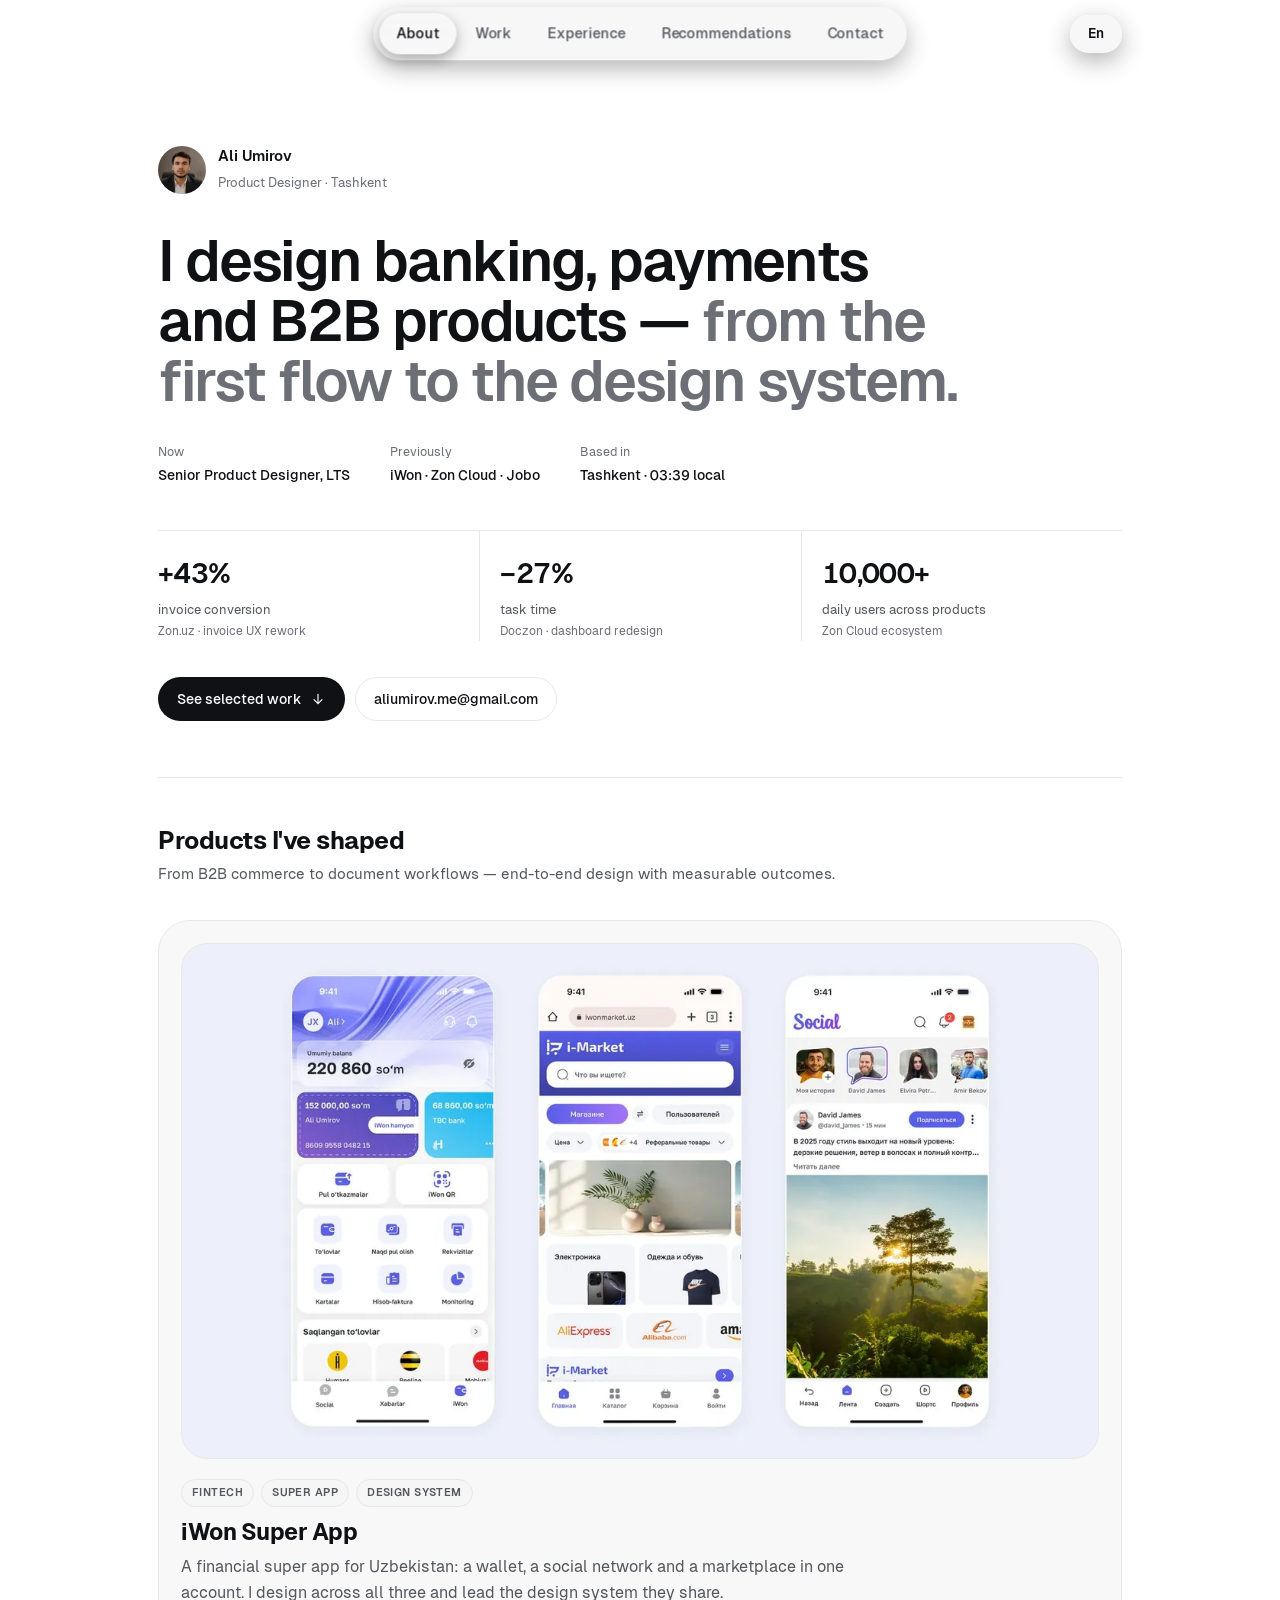
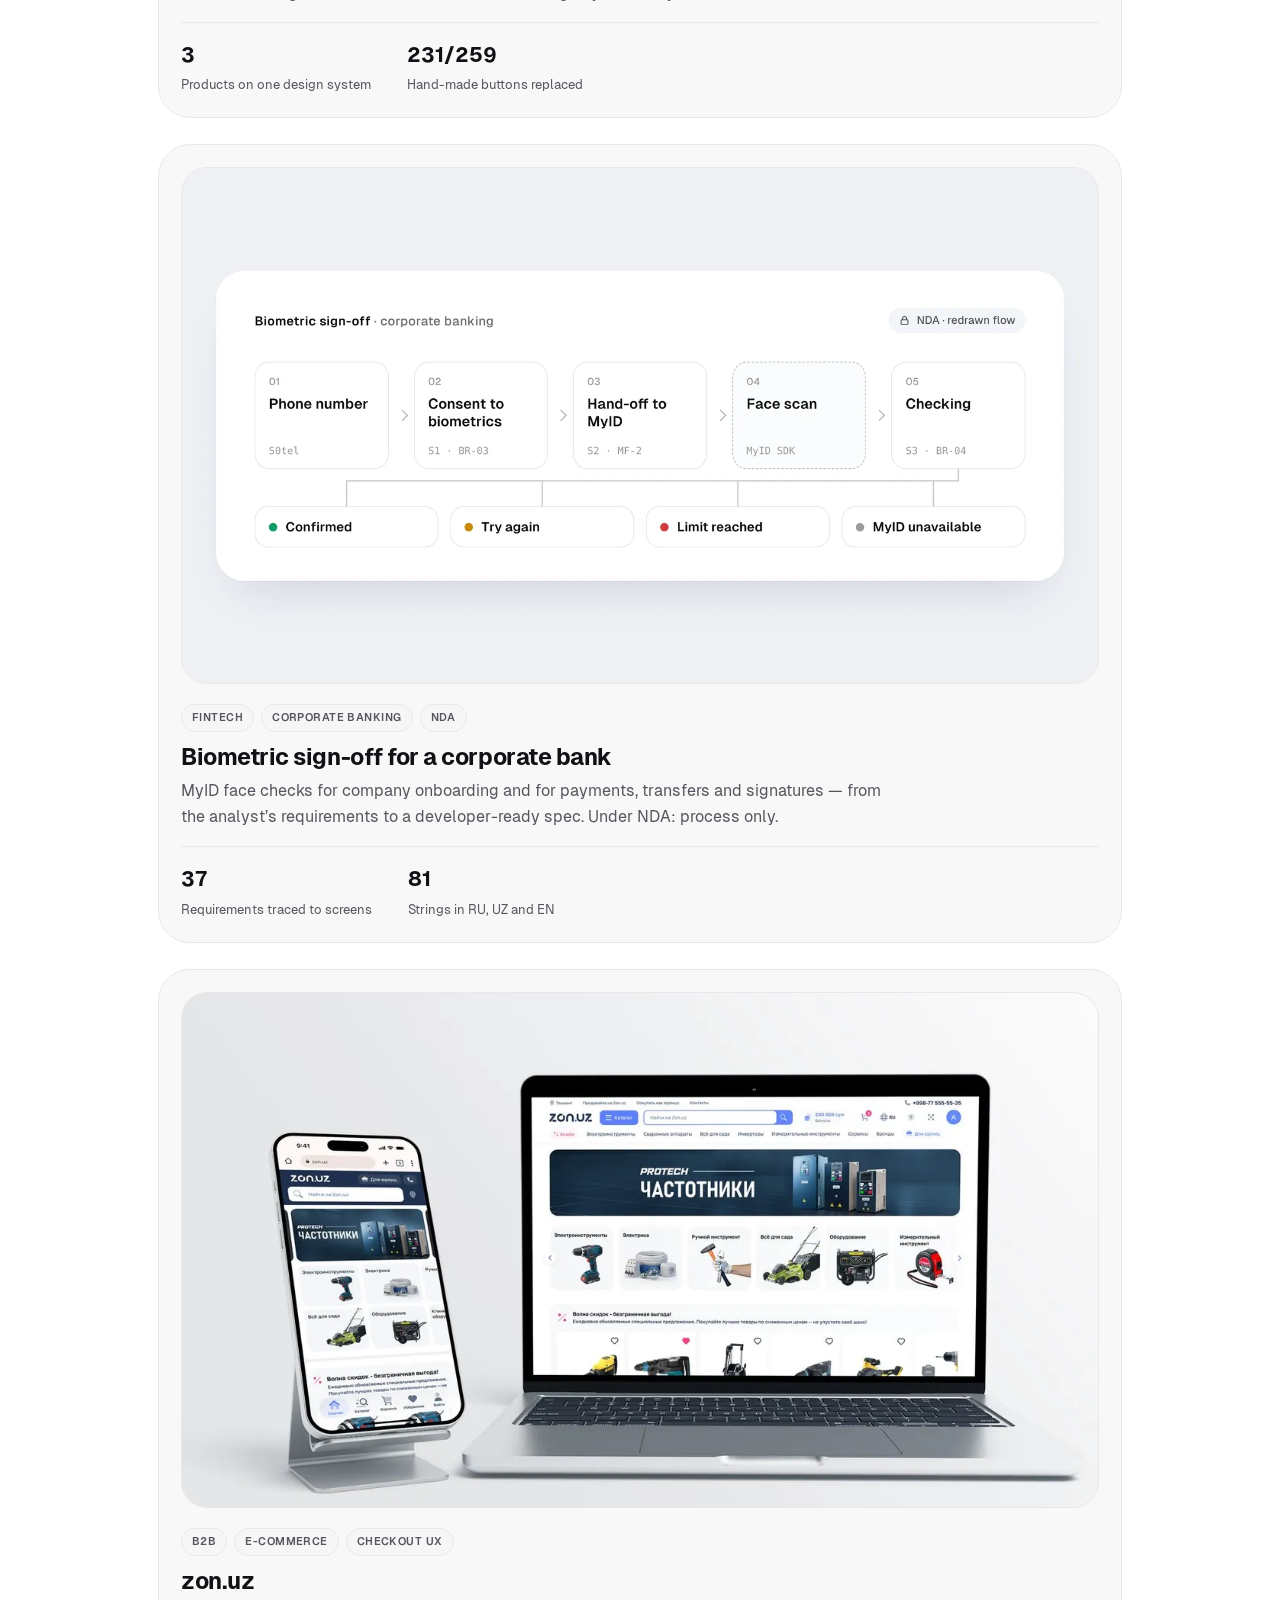
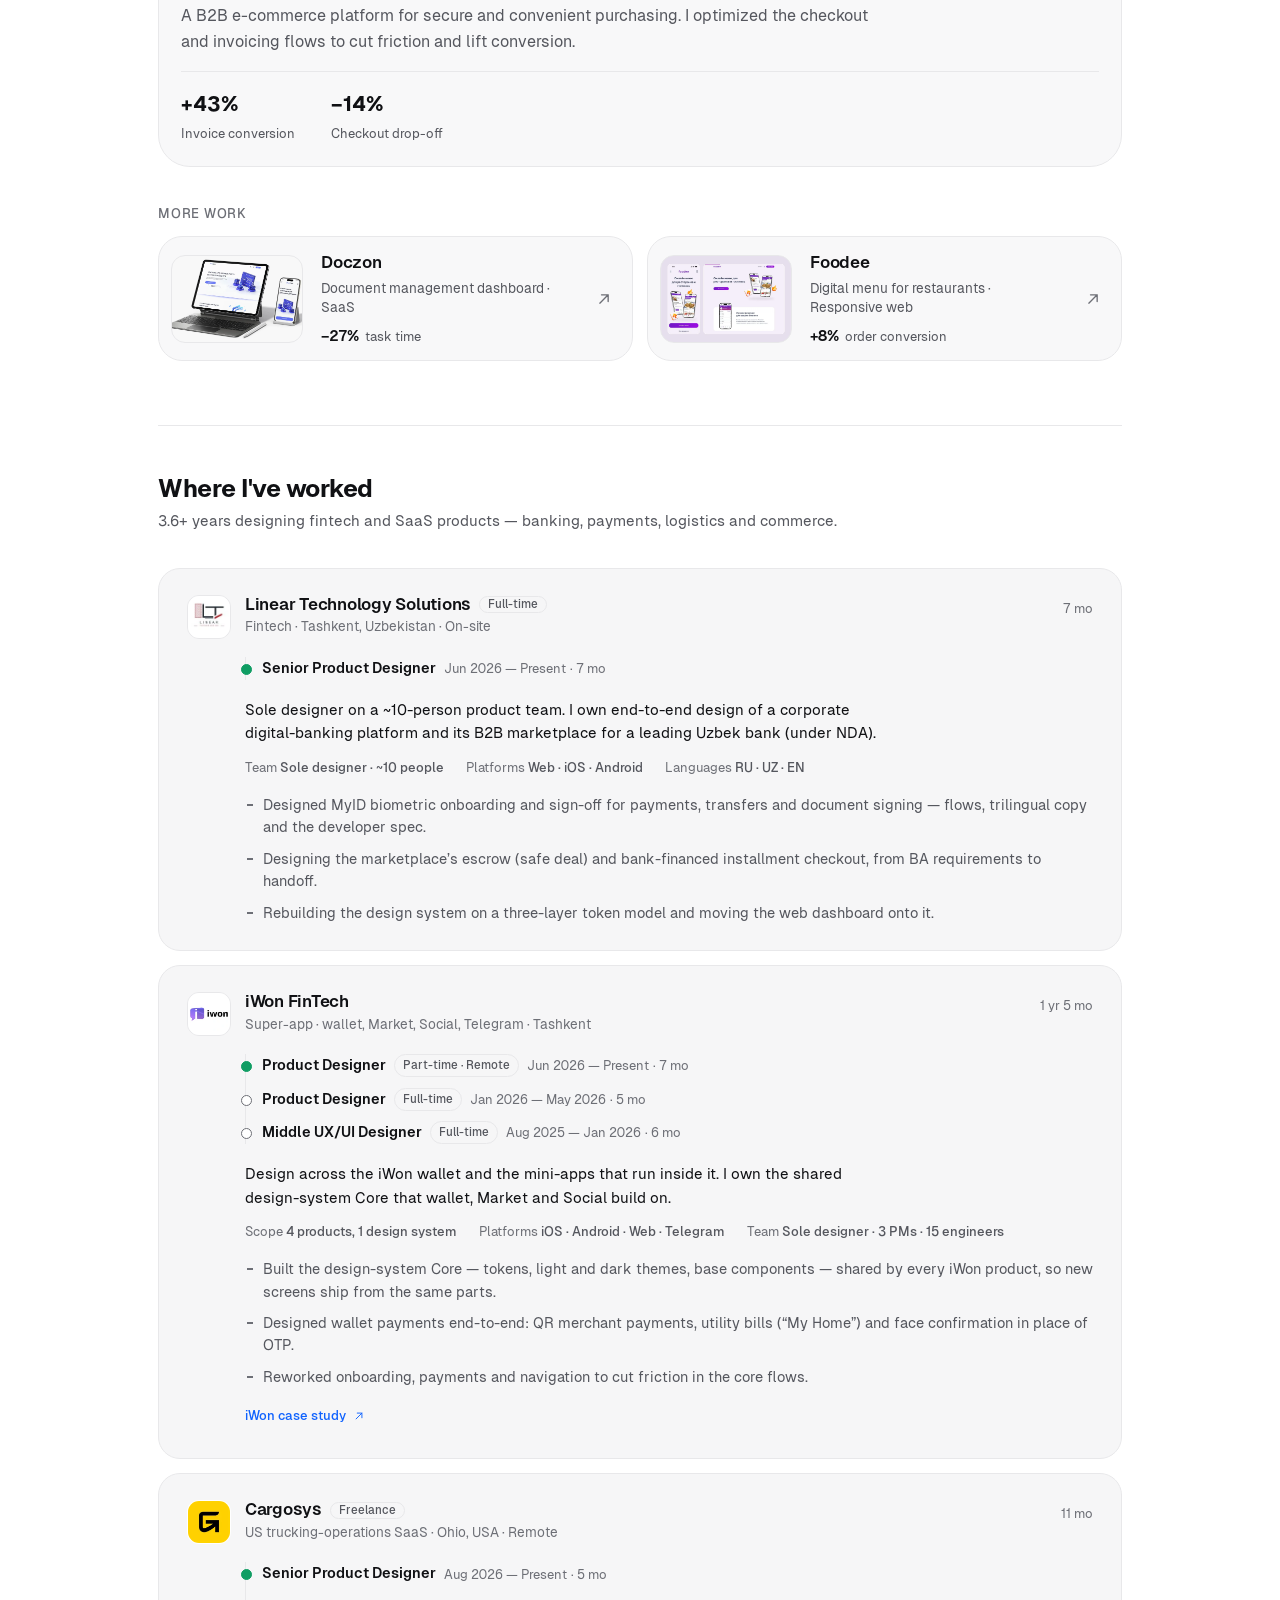
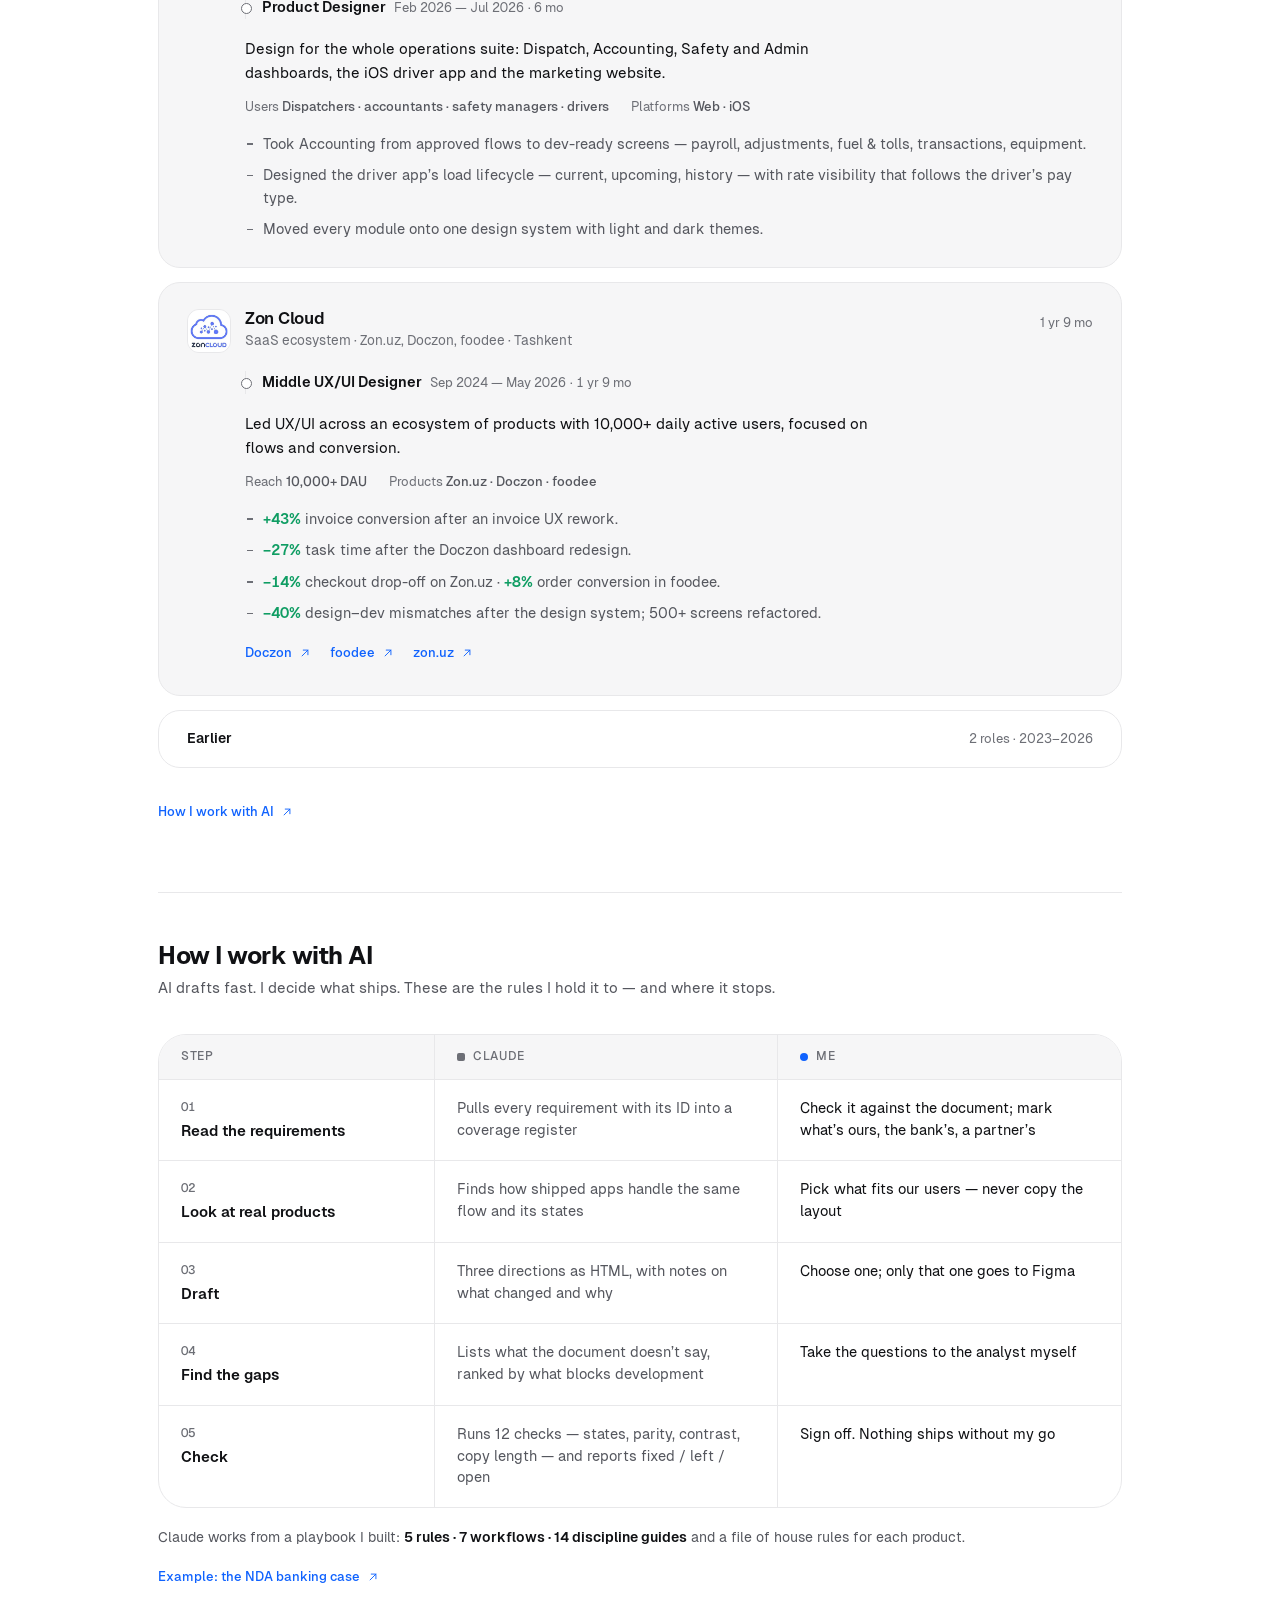
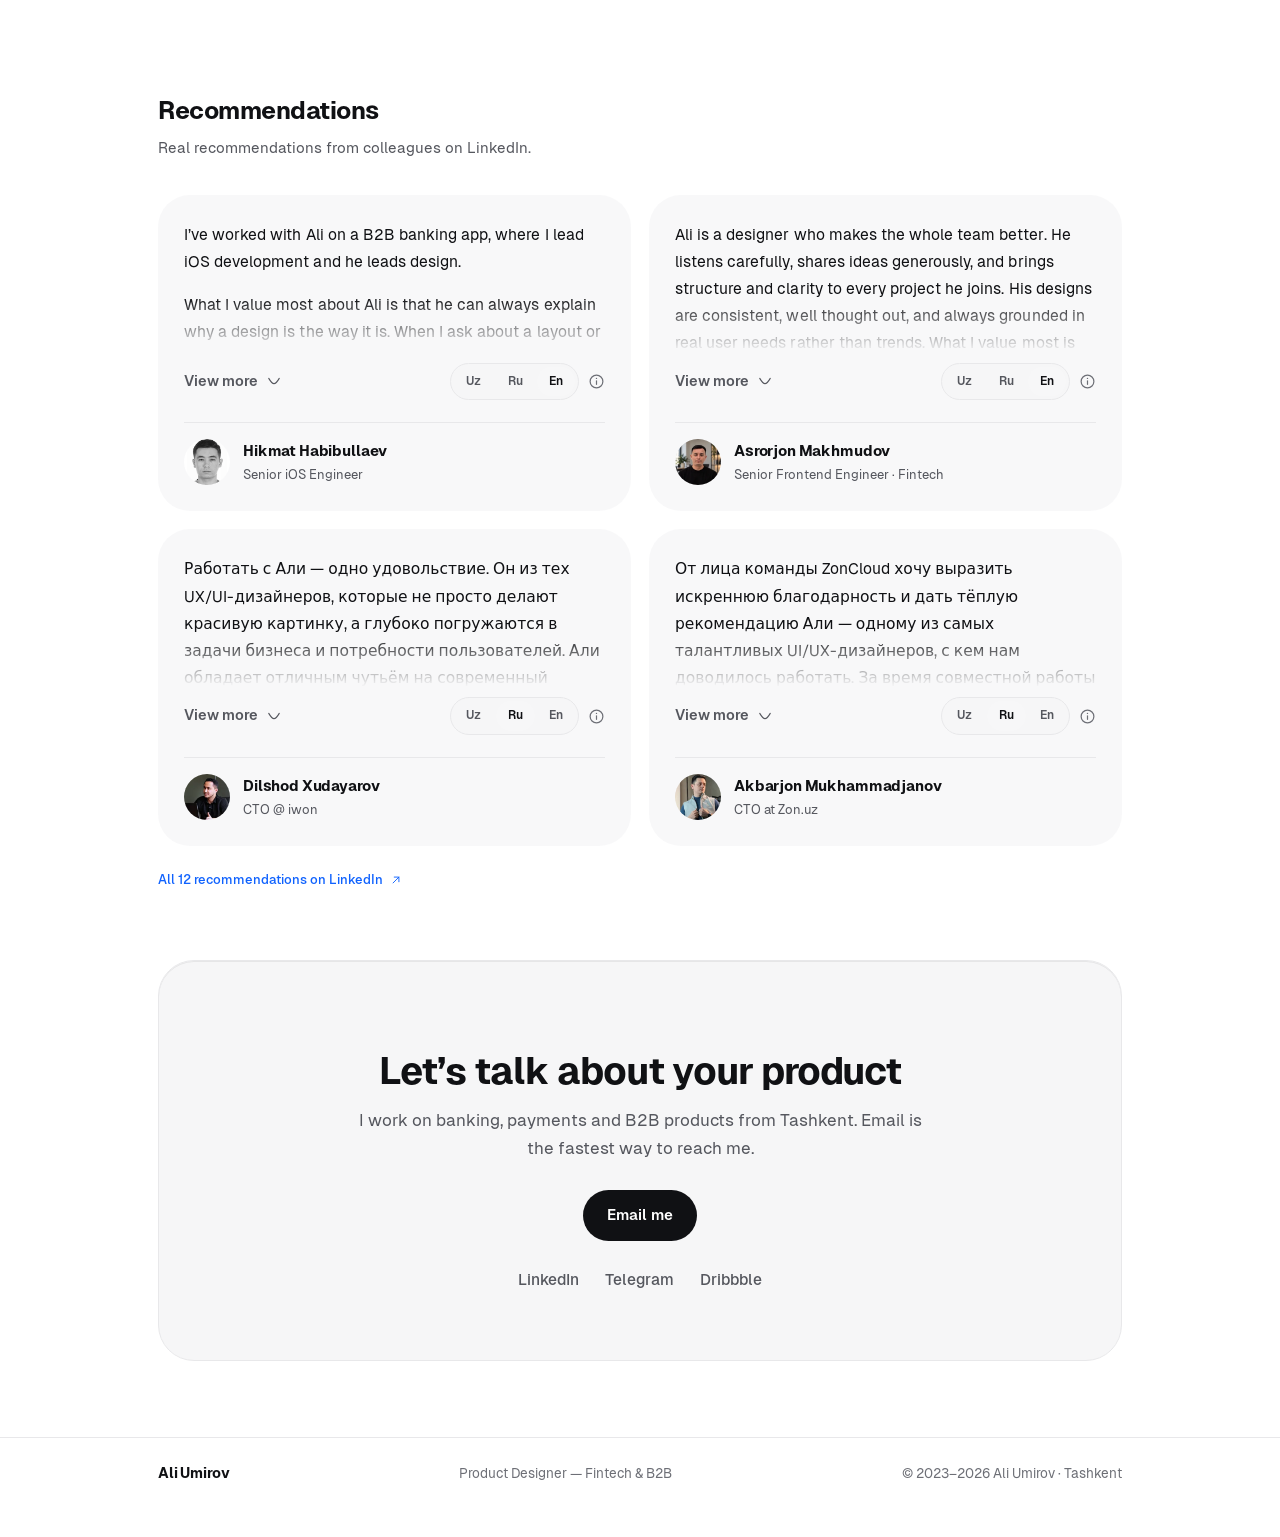
==== commit 46dafbc4: "Portfolio final: NDA case, AI section, zon.uz case, More work, OG image (EN/RU/UZ)" ====
--- a/index.html
+++ b/index.html
@@ -17,7 +17,7 @@
 <meta property="og:title" content="Ali Umirov — Product Designer" />
 <meta property="og:description" content="Product designer for banking, payments and B2B products — from the first flow to the design system." />
 <meta property="og:url" content="https://aliumirovux.github.io/" />
-<meta property="og:image" content="https://aliumirovux.github.io/og-image.png" />
+<meta property="og:image" content="https://aliumirovux.github.io/og-image.png?v=20261107" />
 <meta property="og:image:width" content="1200" />
 <meta property="og:image:height" content="630" />
 <meta property="og:image:alt" content="Ali Umirov — Product Designer" />
@@ -27,7 +27,7 @@
 <meta name="twitter:card" content="summary_large_image" />
 <meta name="twitter:title" content="Ali Umirov — Product Designer" />
 <meta name="twitter:description" content="Product designer for banking, payments and B2B products — from the first flow to the design system." />
-<meta name="twitter:image" content="https://aliumirovux.github.io/og-image.png" />
+<meta name="twitter:image" content="https://aliumirovux.github.io/og-image.png?v=20261107" />
 
 <!-- JSON-LD: Person -->
 <script type="application/ld+json">
@@ -37,7 +37,8 @@
   "name": "Ali Umirov",
   "url": "https://aliumirovux.github.io/",
   "image": "https://aliumirovux.github.io/og-image.png",
-  "jobTitle": "Product Designer",
+  "jobTitle": "Senior Product Designer",
+  "worksFor": { "@type": "Organization", "name": "Linear Technology Solutions" },
   "description": "Product designer for banking, payments and B2B products.",
   "address": { "@type": "PostalAddress", "addressLocality": "Tashkent", "addressCountry": "UZ" },
   "sameAs": [
@@ -45,7 +46,7 @@
     "https://t.me/aliumirov",
     "https://dribbble.com/aliumirov"
   ],
-  "knowsAbout": ["Product Design", "UX/UI Design", "Design Systems", "Figma", "Prototyping", "UX Research"]
+  "knowsAbout": ["Product Design", "Fintech", "Corporate Banking", "UX/UI Design", "Design Systems", "UX Research", "Figma"]
 }
 </script>
 <link rel="icon" type="image/png" sizes="64x64" href="assets/img/favicon.png" />
@@ -53,7 +54,7 @@
 <!-- theme init (no-flash): sets data-theme before first paint -->
 <script src="js/theme.js?v=20261104a"></script>
 <!-- fonts embedded below -->
-<link rel="stylesheet" href="css/styles.css?v=20261107d" />
+<link rel="stylesheet" href="css/styles.css?v=20261107k" />
 
 <!-- Yandex.Metrika counter -->
 <script>
@@ -171,6 +172,18 @@
       </div>
       <div class="proj reveal d1">
         <div class="core">
+          <div class="visual shotimg img-neobiz" data-case="case-neobiz" role="button" tabindex="0" aria-label="Corporate banking, biometric sign-off — case study"></div>
+          <div class="tags"><span class="tag-s">Fintech</span><span class="tag-s">Corporate banking</span><span class="tag-s">NDA</span></div>
+          <h3 data-en="Biometric sign-off for a corporate bank" data-ru="Биометрическое подтверждение для корпоративного банка">Korporativ bank uchun biometrik tasdiqlash</h3>
+          <p class="desc" data-en="MyID face checks for company onboarding and for payments, transfers and signatures — from the analyst’s requirements to a developer-ready spec. Under NDA: process only." data-ru="Проверка лица через MyID при подключении компании и для платежей, переводов и подписей — от требований аналитика до спецификации для разработки. Под NDA: только процесс.">Kompaniyani ulashda hamda to‘lov, o‘tkazma va imzolar uchun MyID orqali yuz tekshiruvi — tahlilchi talablaridan dasturchilarga tayyor spetsifikatsiyagacha. NDA ostida: faqat jarayon.</p>
+          <div class="res">
+            <div><div class="n">37</div><div class="l" data-en="Requirements traced to screens" data-ru="Требований привязано к экранам">Talab ekranlarga bog‘landi</div></div>
+            <div><div class="n">81</div><div class="l" data-en="Strings in RU, UZ and EN" data-ru="Строка на RU, UZ и EN">Qator matn RU, UZ va EN’da</div></div>
+          </div>
+        </div>
+      </div>
+      <div class="proj reveal d1">
+        <div class="core">
           <div class="visual shotimg img-zon" data-case="case-zon" role="button" tabindex="0" aria-label="zon.uz — case study"></div>
           <div class="tags"><span class="tag-s">B2B</span><span class="tag-s">E-commerce</span><span class="tag-s">Checkout UX</span></div>
           <h3>zon.uz</h3>
@@ -181,30 +194,10 @@
           </div>
         </div>
       </div>
-      <div class="proj reveal d2">
-        <div class="core">
-          <div class="visual shotimg img-doczon" data-case="case-doczon" role="button" tabindex="0" aria-label="Doczon — case study"></div>
-          <div class="tags"><span class="tag-s">SaaS</span><span class="tag-s">Dashboard</span><span class="tag-s">Design System</span></div>
-          <h3>Doczon</h3>
-          <p class="desc" data-en="An electronic document management system. I redesigned the dashboard and information architecture so teams complete tasks noticeably faster." data-ru="Система электронного документооборота. Я переработал дашборд и информационную архитектуру, чтобы команды выполняли задачи заметно быстрее.">Elektron hujjat aylanmasi tizimi. Dashboard va axborot arxitekturasini qayta ishlab chiqib, jamoalar vazifalarni sezilarli tezroq bajaradigan qildim.</p>
-          <div class="res">
-            <div><div class="n">−27%</div><div class="l" data-en="Task completion time" data-ru="Время выполнения задач">Vazifa bajarish vaqti</div></div>
-            <div><div class="n">−40%</div><div class="l" data-en="Design–dev gap" data-ru="Разрыв дизайн–разработка">Dizayn–dev farqi</div></div>
-          </div>
-        </div>
-      </div>
-      <div class="proj reveal d1">
-        <div class="core">
-          <div class="visual shotimg img-foodee" data-case="case-foodee" role="button" tabindex="0" aria-label="Foodee — case study"></div>
-          <div class="tags"><span class="tag-s">Online Menu</span><span class="tag-s">Responsive Web</span><span class="tag-s">E-commerce</span></div>
-          <h3>Foodee</h3>
-          <p class="desc" data-en="A digital menu platform for restaurants, cafes and hotels. I redesigned the landing and menu experience — categories, cart, product view and payments — moving guests from static PDF menus to fast, contactless ordering." data-ru="Платформа цифрового меню для ресторанов, кафе и отелей. Я переработал лендинг и опыт меню — категории, корзину, карточку товара и оплату — переведя гостей со статичных PDF-меню на быстрый бесконтактный заказ.">Restoran, kafe va mehmonxonalar uchun onlayn menyu platformasi. Landing va menyu tajribasini qayta ishladim — kategoriyalar, savat, mahsulot ko‘rinishi va to‘lovlar — mehmonlarni statik PDF menyudan tez, kontaktsiz buyurtmaga o‘tkazdim.</p>
-          <div class="res">
-            <div><div class="n">+8%</div><div class="l" data-en="Order conversion" data-ru="Конверсия заказов">Buyurtma konversiyasi</div></div>
-            <div><div class="n">1000+</div><div class="l" data-en="Restaurants on the platform" data-ru="Ресторанов на платформе">Platformadagi restoranlar</div></div>
-          </div>
-        </div>
-      </div>
+    </div>
+    <div class="more-work reveal d1">
+      <h3 class="more-h" data-en="More work" data-ru="Ещё работы">Boshqa ishlar</h3>
+      <div class="more-grid"><button type="button" class="more-card" data-case="case-doczon"><span class="more-img img-doczon" aria-hidden="true"></span><span class="more-tx"><b class="more-t">Doczon</b><span class="more-s" data-en="Document management dashboard · SaaS" data-ru="Дашборд электронного документооборота · SaaS">Elektron hujjat aylanmasi dashboardi · SaaS</span></span><span class="more-m"><b>−27%</b><span data-en="task time" data-ru="время на задачу">vazifa vaqti</span></span><svg class="more-ic" viewBox="0 0 24 24" fill="none" aria-hidden="true"><path d="M7 17 17 7M9 7h8v8" stroke="currentColor" stroke-width="1.6" stroke-linecap="round" stroke-linejoin="round"/></svg></button><button type="button" class="more-card" data-case="case-foodee"><span class="more-img img-foodee" aria-hidden="true"></span><span class="more-tx"><b class="more-t">Foodee</b><span class="more-s" data-en="Digital menu for restaurants · Responsive web" data-ru="Цифровое меню для ресторанов · адаптивный web">Restoranlar uchun raqamli menyu · moslashuvchan web</span></span><span class="more-m"><b>+8%</b><span data-en="order conversion" data-ru="конверсия заказов">buyurtma konversiyasi</span></span><svg class="more-ic" viewBox="0 0 24 24" fill="none" aria-hidden="true"><path d="M7 17 17 7M9 7h8v8" stroke="currentColor" stroke-width="1.6" stroke-linecap="round" stroke-linejoin="round"/></svg></button></div>
     </div>
   </div>
 </section>
@@ -226,8 +219,26 @@
 <article class="xcard co reveal d3"><div class="xhd"><div class="co-logo cargo" aria-hidden="true"><img src="assets/img/logos/cargosys.webp" alt="" width="52" height="52" loading="lazy" decoding="async" /></div><div class="xhd-t"><h3 class="xco">Cargosys <span class="xtag" data-en="Freelance" data-ru="Фриланс">Frilans</span></h3><div class="xsub" data-en="US trucking-operations SaaS · Ohio, USA · Remote" data-ru="SaaS для грузоперевозок в США · Огайо, США · Удалённо">AQShdagi yuk tashish operatsiyalari uchun SaaS · Ohio, AQSh · Masofaviy</div></div><span class="rtotal xtot"></span></div><div class="xrail"><div class="xrl cur"><b class="xrl-t">Senior Product Designer</b><span class="xrl-d"><span class="rdate" data-s="2026-08" data-e="present" data-en="Aug 2026 — Present" data-ru="Август 2026 — н.в.">Avg 2026 — hozirgacha</span></span></div><div class="xrl"><b class="xrl-t">Product Designer</b><span class="xrl-d"><span class="rdate" data-s="2026-02" data-e="2026-07" data-en="Feb 2026 — Jul 2026" data-ru="Февраль 2026 — Июль 2026">Fev 2026 — Iyul 2026</span></span></div></div><div class="xbody"><p class="xscope" data-en="Design for the whole operations suite: Dispatch, Accounting, Safety and Admin dashboards, the iOS driver app and the marketing website." data-ru="Дизайн всего операционного пакета: дашборды Dispatch, Accounting, Safety и Admin, iOS-приложение для водителей и маркетинговый сайт.">Butun operatsion to‘plam dizayni: Dispatch, Accounting, Safety va Admin dashboardlari, haydovchilar uchun iOS ilova va marketing sayti.</p><div class="xmeta"><span><span data-en="Users" data-ru="Пользователи">Foydalanuvchilar</span> <b data-en="Dispatchers · accountants · safety managers · drivers" data-ru="Диспетчеры · бухгалтеры · специалисты по безопасности · водители">Dispetcherlar · buxgalterlar · xavfsizlik menejerlari · haydovchilar</b></span><span><span data-en="Platforms" data-ru="Платформы">Platformalar</span> <b>Web · iOS</b></span></div><ul class="xout"><li><span data-en="Took Accounting from approved flows to dev-ready screens — payroll, adjustments, fuel &amp; tolls, transactions, equipment." data-ru="Довёл модуль Accounting от утверждённых флоу до готовых к разработке экранов — зарплата, корректировки, топливо и платные дороги, транзакции, техника.">Accounting modulini tasdiqlangan flow’lardan dev’ga tayyor ekranlargacha olib chiqdim — ish haqi, tuzatishlar, yoqilg‘i va pullik yo‘llar, tranzaksiyalar, texnika.</span></li><li><span data-en="Designed the driver app’s load lifecycle — current, upcoming, history — with rate visibility that follows the driver’s pay type." data-ru="Спроектировал жизненный цикл груза в приложении водителя — текущий, предстоящие, история — с видимостью ставки в зависимости от типа оплаты водителя.">Haydovchi ilovasida yuk hayot siklini loyihaladim — joriy, kelgusi, tarix — stavka ko‘rinishi haydovchining to‘lov turiga qarab o‘zgaradi.</span></li><li><span data-en="Moved every module onto one design system with light and dark themes." data-ru="Перевёл все модули на единую дизайн-систему со светлой и тёмной темами.">Barcha modullarni yorug‘ va qorong‘i mavzuli yagona design system’ga o‘tkazdim.</span></li></ul></div></article>
 <article class="xcard co reveal d1"><div class="xhd"><div class="co-logo" aria-hidden="true"><img src="assets/img/logos/zon-cloud.webp" alt="" width="52" height="52" loading="lazy" decoding="async" /></div><div class="xhd-t"><h3 class="xco">Zon Cloud</h3><div class="xsub" data-en="SaaS ecosystem · Zon.uz, Doczon, foodee · Tashkent" data-ru="SaaS-экосистема · Zon.uz, Doczon, foodee · Ташкент">SaaS ekotizim · Zon.uz, Doczon, foodee · Toshkent</div></div><span class="rtotal xtot"></span></div><div class="xrail"><div class="xrl"><b class="xrl-t">Middle UX/UI Designer</b><span class="xrl-d"><span class="rdate" data-s="2024-09" data-e="2026-05" data-en="Sep 2024 — May 2026" data-ru="Сентябрь 2024 — Май 2026">Sen 2024 — May 2026</span></span></div></div><div class="xbody"><p class="xscope" data-en="Led UX/UI across an ecosystem of products with 10,000+ daily active users, focused on flows and conversion." data-ru="Вёл UX/UI в экосистеме продуктов с 10 000+ ежедневных активных пользователей, с фокусом на флоу и конверсию.">10 000+ kunlik faol foydalanuvchili mahsulotlar ekotizimida UX/UI’ni boshqardim — flow va konversiyaga urg‘u.</p><div class="xmeta"><span><span data-en="Reach" data-ru="Охват">Qamrov</span> <b data-en="10,000+ DAU" data-ru="10 000+ DAU">10 000+ DAU</b></span><span><span data-en="Products" data-ru="Продукты">Mahsulotlar</span> <b>Zon.uz · Doczon · foodee</b></span></div><ul class="xout"><li><span class="xm">+43%</span> <span data-en="invoice conversion after an invoice UX rework." data-ru="конверсии счетов после переработки их UX.">invoys konversiyasi — invoys UX qayta ishlangandan keyin.</span></li><li><span class="xm">−27%</span> <span data-en="task time after the Doczon dashboard redesign." data-ru="времени на задачу после редизайна дашборда Doczon.">vazifa vaqti — Doczon dashboard redizaynidan keyin.</span></li><li><span class="xm">−14%</span> <span data-en="checkout drop-off on Zon.uz ·" data-ru="отказов при оформлении заказа на Zon.uz ·">Zon.uz checkout’ida drop-off ·</span> <span class="xm">+8%</span> <span data-en="order conversion in foodee." data-ru="конверсии заказов в foodee.">foodee’da buyurtma konversiyasi.</span></li><li><span class="xm">−40%</span> <span data-en="design–dev mismatches after the design system; 500+ screens refactored." data-ru="расхождений дизайн–разработка после внедрения дизайн-системы; переработано 500+ экранов.">dizayn–dev farqlari design system’dan keyin; 500+ ekran qayta ishlandi.</span></li></ul><div class="xlinks"><button type="button" class="xcs" data-case="case-doczon"><span>Doczon</span><svg viewBox="0 0 24 24" fill="none" aria-hidden="true"><path d="M7 17 17 7M9 7h8v8" stroke="currentColor" stroke-width="1.6" stroke-linecap="round" stroke-linejoin="round"/></svg></button><button type="button" class="xcs" data-case="case-foodee"><span>foodee</span><svg viewBox="0 0 24 24" fill="none" aria-hidden="true"><path d="M7 17 17 7M9 7h8v8" stroke="currentColor" stroke-width="1.6" stroke-linecap="round" stroke-linejoin="round"/></svg></button><button type="button" class="xcs" data-case="case-zon"><span>zon.uz</span><svg viewBox="0 0 24 24" fill="none" aria-hidden="true"><path d="M7 17 17 7M9 7h8v8" stroke="currentColor" stroke-width="1.6" stroke-linecap="round" stroke-linejoin="round"/></svg></button></div></div></article>
 <details class="xearl reveal d2"><summary><span data-en="Earlier" data-ru="Ранее">Avvalroq</span> <span class="xearl-n" data-en="2 roles · 2023–2026" data-ru="2 роли · 2023–2026">2 ta rol · 2023–2026</span></summary><div class="xer"><span><b>Product Designer</b> · New Edu</span><span class="rdate" data-s="2026-02" data-e="2026-05" data-en="Feb 2026 — May 2026" data-ru="Февраль 2026 — Май 2026">Fev 2026 — May 2026</span><p data-en="Registration, sign-in and core flows; a component library for the product." data-ru="Регистрация, вход и основные сценарии; библиотека компонентов продукта.">Ro‘yxatdan o‘tish, kirish va asosiy flow’lar; mahsulot uchun komponentlar kutubxonasi.</p></div><div class="xer"><span><b>UX/UI Designer</b> · Jobo.uz</span><span class="rdate" data-s="2023-04" data-e="2024-08" data-en="Apr 2023 — Aug 2024" data-ru="Апрель 2023 — Август 2024">Apr 2023 — Avg 2024</span><p data-en="Conversion-focused landing pages and iOS / Android app UI." data-ru="Лендинги с фокусом на конверсию и UI приложений для iOS / Android.">Konversiyaga yo‘naltirilgan landing’lar va iOS / Android ilova UI’lari.</p></div></details>
-      <button type="button" class="xcs how-link"><span data-en="How I work" data-ru="Как я работаю">Qanday ishlayman</span><svg viewBox="0 0 24 24" fill="none" aria-hidden="true"><path d="M7 17 17 7M9 7h8v8" stroke="currentColor" stroke-width="1.6" stroke-linecap="round" stroke-linejoin="round"/></svg></button>
-    </div>
+      <a class="xcs how-link" href="#process"><span data-en="How I work with AI" data-ru="Как я работаю с ИИ">AI bilan qanday ishlayman</span><svg viewBox="0 0 24 24" fill="none" aria-hidden="true"><path d="M7 17 17 7M9 7h8v8" stroke="currentColor" stroke-width="1.6" stroke-linecap="round" stroke-linejoin="round"/></svg></a>
+    </div>
+  </div>
+</section>
+
+<!-- PROCESS · HOW I WORK WITH AI -->
+<section class="proc" id="process">
+  <div class="wrap">
+    <div class="sec-head reveal">
+      <div>
+        <span class="eyebrow"><span class="dot"></span><span data-en="Process" data-ru="Процесс">Jarayon</span></span>
+        <h2 class="sec-title" style="margin-top:18px" data-en="How I work with AI" data-ru="Как я работаю с ИИ">AI bilan qanday ishlayman</h2>
+      </div>
+      <p class="sec-note" data-en="AI drafts fast. I decide what ships. These are the rules I hold it to — and where it stops." data-ru="ИИ быстро делает черновики. Что выходит в продукт — решаю я. Вот правила, которых он держится, и где он останавливается.">AI tez qoralama qiladi. Nima chiqishini men hal qilaman. Mana u amal qiladigan qoidalar va u qayerda to‘xtaydi.</p>
+    </div>
+    <div class="pr-tbl reveal d1">
+      <div class="pr-hd" aria-hidden="true"><span data-en="Step" data-ru="Шаг">Qadam</span><span><i class="pr-k"></i>Claude</span><span><i class="pr-k pr-k-me"></i><span data-en="Me" data-ru="Я">Men</span></span></div>
+      <ol class="pr-list"><li class="pr-row"><div class="pr-step"><small>01</small><span data-en="Read the requirements" data-ru="Прочитать требования">Talablarni o‘qish</span></div><div class="pr-ai"><span class="pr-lab">Claude</span><span data-en="Pulls every requirement with its ID into a coverage register" data-ru="Переносит каждое требование с его ID в реестр покрытия">Har bir talabni ID’si bilan qamrov registriga o‘tkazadi</span></div><div class="pr-me"><span class="pr-lab pr-lab-me" data-en="Me" data-ru="Я">Men</span><span data-en="Check it against the document; mark what’s ours, the bank’s, a partner’s" data-ru="Сверяю с документом; отмечаю, что наше, что банка, что партнёра">Hujjat bilan solishtiraman; nima bizniki, nima bankniki, nima partnerniki — belgilayman</span></div></li><li class="pr-row"><div class="pr-step"><small>02</small><span data-en="Look at real products" data-ru="Изучить реальные продукты">Real mahsulotlarni ko‘rish</span></div><div class="pr-ai"><span class="pr-lab">Claude</span><span data-en="Finds how shipped apps handle the same flow and its states" data-ru="Находит, как этот же флоу и его состояния решены в работающих приложениях">Ishlayotgan ilovalarda shu flow va uning holatlari qanday hal qilinganini topadi</span></div><div class="pr-me"><span class="pr-lab pr-lab-me" data-en="Me" data-ru="Я">Men</span><span data-en="Pick what fits our users — never copy the layout" data-ru="Выбираю то, что подходит нашим пользователям, — без копирования макета">Foydalanuvchilarimizga mosini tanlayman — layout’ni ko‘chirmayman</span></div></li><li class="pr-row"><div class="pr-step"><small>03</small><span data-en="Draft" data-ru="Черновик">Qoralama</span></div><div class="pr-ai"><span class="pr-lab">Claude</span><span data-en="Three directions as HTML, with notes on what changed and why" data-ru="Три направления в HTML с пояснениями, что изменилось и почему">HTML’da uchta yo‘nalish — nima o‘zgargani va nega, izohi bilan</span></div><div class="pr-me"><span class="pr-lab pr-lab-me" data-en="Me" data-ru="Я">Men</span><span data-en="Choose one; only that one goes to Figma" data-ru="Выбираю одно — только оно идёт в Figma">Bittasini tanlayman — faqat u Figma’ga o‘tadi</span></div></li><li class="pr-row"><div class="pr-step"><small>04</small><span data-en="Find the gaps" data-ru="Найти пробелы">Bo‘shliqlarni topish</span></div><div class="pr-ai"><span class="pr-lab">Claude</span><span data-en="Lists what the document doesn’t say, ranked by what blocks development" data-ru="Перечисляет, о чём документ молчит, — по тому, что блокирует разработку">Hujjat aytmagan narsalarni ishlab chiqishni nima to‘xtatishi bo‘yicha saralab chiqaradi</span></div><div class="pr-me"><span class="pr-lab pr-lab-me" data-en="Me" data-ru="Я">Men</span><span data-en="Take the questions to the analyst myself" data-ru="Сам несу вопросы аналитику">Savollarni tahlilchiga o‘zim olib boraman</span></div></li><li class="pr-row"><div class="pr-step"><small>05</small><span data-en="Check" data-ru="Проверить">Tekshirish</span></div><div class="pr-ai"><span class="pr-lab">Claude</span><span data-en="Runs 12 checks — states, parity, contrast, copy length — and reports fixed / left / open" data-ru="Проводит 12 проверок — состояния, паритет, контраст, длина текстов — и отчитывается: исправлено / оставлено / открыто">12 ta tekshiruvdan o‘tkazadi — holatlar, paritet, kontrast, matn uzunligi — va hisobot beradi: tuzatildi / qoldirildi / ochiq</span></div><div class="pr-me"><span class="pr-lab pr-lab-me" data-en="Me" data-ru="Я">Men</span><span data-en="Sign off. Nothing ships without my go" data-ru="Подписываю. Без моего «да» ничего не выходит">Tasdiqlayman. Mening «ha»imsiz hech narsa chiqmaydi</span></div></li></ol>
+    </div>
+    <div class="pr-foot reveal d2"><p><span data-en="Claude works from a playbook I built:" data-ru="Claude работает по плейбуку, который я собрал:">Claude men tuzgan playbook asosida ishlaydi:</span> <b><span data-en="5 rules · 7 workflows · 14 discipline guides" data-ru="5 правил · 7 воркфлоу · 14 гайдов по дисциплинам">5 qoida · 7 workflow · 14 yo‘nalish bo‘yicha qo‘llanma</span></b> <span data-en="and a file of house rules for each product." data-ru="и файл с правилами для каждого продукта.">va har bir mahsulot uchun alohida qoidalar fayli.</span></p><button type="button" class="xcs" data-case="case-neobiz"><span data-en="Example: the NDA banking case" data-ru="Пример: NDA-кейс для банка">Misol: bank uchun NDA case</span><svg viewBox="0 0 24 24" fill="none" aria-hidden="true"><path d="M7 17 17 7M9 7h8v8" stroke="currentColor" stroke-width="1.6" stroke-linecap="round" stroke-linejoin="round"/></svg></button></div>
   </div>
 </section>
 
@@ -397,35 +408,21 @@
   </div>
   <div class="case-body">
     <span class="eyebrow"><span class="dot"></span><span>B2B · E-commerce</span></span>
-    <h1 class="case-h1">zon.uz</h1>
+    <h1 class="case-h1"><span data-en="A B2B store where buyers finish the order on their own" data-ru="B2B-магазин, где покупатель сам доводит заказ до конца">Biznes-xaridor buyurtmani o‘zi yakunlaydigan B2B do‘kon</span></h1>
     <p class="case-tagline" data-en="Rethinking checkout and invoicing so business buyers can complete a purchase on their own — with fewer inputs and clearer paths." data-ru="Переосмысление оформления заказа и счетов, чтобы бизнес-покупатели проходили покупку самостоятельно — с меньшим числом полей и понятными путями.">Biznes-xaridorlar xaridni mustaqil yakunlashi uchun checkout va invoysni qayta o‘ylash — kamroq input, aniqroq yo‘nalishlar.</p>
     <div class="case-metabar">
       <div class="mi"><div class="k" data-en="Role" data-ru="Роль">Rol</div><div class="v" data-en="UX/UI &amp; Product Design" data-ru="UX/UI и продукт-дизайн">UX/UI va Product Design</div></div>
       <div class="mi"><div class="k" data-en="Timeline" data-ru="Период">Muddat</div><div class="v" data-en="Jan–Jun 2025" data-ru="Янв–Июн 2025">Yan–Iyun 2025</div></div>
-      <div class="mi"><div class="k" data-en="Platform" data-ru="Платформа">Platforma</div><div class="v">Web</div></div>
+      <div class="mi"><div class="k" data-en="Platform" data-ru="Платформа">Platforma</div><div class="v" data-en="Web · mobile web" data-ru="Web · мобильный web">Web · mobil web</div></div>
       <div class="mi"><div class="k" data-en="Company" data-ru="Компания">Kompaniya</div><div class="v">Zon Cloud</div></div>
       <div class="mi"><div class="k" data-en="Team" data-ru="Команда">Jamoa</div><div class="v" data-en="PM, engineers, designer" data-ru="PM, инженеры, дизайнер">PM, dasturchilar, dizayner</div></div>
     </div>
+    <div class="case-outcome"><div class="k" data-en="Outcome" data-ru="Результат">Natija</div><div class="v" data-en="+43% invoice conversion · −14% checkout drop-off · cart, checkout, catalog and product page redesigned for web and mobile web" data-ru="+43% конверсии счетов · −14% отказов на оформлении · корзина, оформление, каталог и страница товара переработаны для web и мобильного web">Invoys konversiyasi +43% · checkout’da chiqib ketish −14% · savat, checkout, katalog va mahsulot sahifasi web va mobil web uchun qayta ishlandi</div></div>
     <div class="shot img-zon" role="img" aria-label="zon.uz — desktop va mobil ko‘rinish"></div>
     <div class="case-sec"><h2 data-en="Overview" data-ru="Обзор">Umumiy ma’lumot</h2><p class="case-lead" data-en="zon.uz is a B2B e-commerce platform for secure, convenient purchasing — part of the Zon Cloud ecosystem (10,000+ daily active users). Its buyers are companies, enterprises and tradespeople ordering for their work." data-ru="zon.uz — это B2B e-commerce платформа для безопасных и удобных покупок, часть экосистемы Zon Cloud (10 000+ ежедневных активных пользователей). Её покупатели — компании, предприятия и мастера, которые заказывают для работы.">zon.uz — Zon Cloud ekotizimining (10 000+ kunlik faol foydalanuvchi) bir qismi bo‘lgan, xavfsiz va qulay xaridlar uchun B2B e-commerce platformasi. Uning xaridorlari — ishi uchun buyurtma beradigan korxonalar, kompaniyalar va ustalar.</p><p data-en="My focus was research: learning how real buyers moved through the flow, finding exactly where they stalled, then redesigning and testing those moments so people reach their goal with less effort." data-ru="Мой фокус был на исследовании: понять, как реальные покупатели проходят флоу, найти, где именно они застревают, и переработать и протестировать эти моменты, чтобы люди достигали цели с меньшими усилиями.">Mening asosiy fokusim tadqiqot edi: real xaridorlar jarayondan qanday o‘tishini o‘rganish, ular aynan qayerda to‘xtab qolishini topish, so‘ng o‘sha nuqtalarni qayta ishlab, test qilib, odamlar maqsadiga kamroq kuch bilan yetishini ta’minlash.</p></div>
     <div class="case-sec"><h2 data-en="The problem" data-ru="Проблема">Muammo</h2><p data-en="Buyers dropped out during checkout, invoicing took too much manual work, and an inconsistent UI slowed down both users and the development team. The purchase flow asked for more than it needed, and there was no clear way to choose how an order should be fulfilled." data-ru="Покупатели уходили на этапе оформления, выставление счетов требовало слишком много ручной работы, а несогласованный UI замедлял и пользователей, и команду разработки. Флоу покупки запрашивал больше, чем нужно, и не было понятного способа выбрать способ получения заказа.">Foydalanuvchilar checkout bosqichida chiqib ketardi, invoys juda ko‘p qo‘l mehnatini talab qilardi, nomuvofiq UI esa ham foydalanuvchilarni, ham dasturchilar jamoasini sekinlashtirardi. Xarid jarayoni keragidan ko‘proq narsa so‘rardi va buyurtmani qanday olishni tanlashning aniq yo‘li yo‘q edi.</p></div>
-    <div class="case-sec"><h2 data-en="Approach" data-ru="Подход">Yondashuv</h2>
-      <div class="case-steps">
-        <div class="cstep"><div class="cnum">01</div><div class="ct" data-en="Audit" data-ru="Аудит">Audit</div><div class="cd" data-en="Reviewed the purchase and invoicing flows end to end." data-ru="Сквозной аудит флоу покупки и счетов.">Xarid va invoys jarayonlarini boshdan-oxir ko‘rib chiqdim.</div></div>
-        <div class="cstep"><div class="cnum">02</div><div class="ct" data-en="Flow map" data-ru="Карта флоу">Flow map</div><div class="cd" data-en="Mapped every step and marked where users stalled." data-ru="Составил карту шагов и отметил, где застревали.">Har bir qadamni xaritalab, to‘xtash joylarini belgiladim.</div></div>
-        <div class="cstep"><div class="cnum">03</div><div class="ct" data-en="Wireframe" data-ru="Вайрфрейм">Wireframe</div><div class="cd" data-en="Sketched leaner flows with only essential inputs." data-ru="Набросал упрощённые флоу с необходимыми полями.">Faqat zarur inputli yengilroq jarayonlarni chizdim.</div></div>
-        <div class="cstep"><div class="cnum">04</div><div class="ct" data-en="Design" data-ru="Дизайн">Dizayn</div><div class="cd" data-en="Designed the final UI on a shared component set." data-ru="Финальный UI на общем наборе компонентов.">Yakuniy UI'ni umumiy komponentlarda dizayn qildim.</div></div>
-        <div class="cstep"><div class="cnum">05</div><div class="ct" data-en="Test" data-ru="Тест">Test</div><div class="cd" data-en="Validated with users and iterated on what stalled." data-ru="Проверил с пользователями и доработал.">Foydalanuvchilar bilan tekshirib qayta ishladim.</div></div>
-      </div>
-    </div>
-    <div class="case-sec"><h2 data-en="Key decisions" data-ru="Ключевые решения">Asosiy yechimlar</h2>
-      <div class="sol-grid">
-        <div class="sol">
-          <div class="sicon"><svg viewBox="0 0 24 24"><path d="M12 21s-7-5.2-7-11a7 7 0 0 1 14 0c0 5.8-7 11-7 11z"/><circle cx="12" cy="10" r="2.5"/></svg></div>
-          <h3 data-en="Two clear checkout paths" data-ru="Два понятных пути оформления">Ikki aniq checkout yo‘li</h3>
-          <p data-en="Split checkout into delivery and self-pickup. For delivery I ask only for the buyer's location and drop the rest. When an address needs more detail, an optional free-text note sits right under the location field — instead of forcing extra required inputs." data-ru="Разделил оформление на доставку и самовывоз. Для доставки спрашиваю только локацию, остальное убрал. Если адрес требует уточнения — под полем локации есть необязательная заметка, а не лишние обязательные поля.">Checkout'ni yetkazib berish va o‘zi olib ketishga bo‘ldim. Yetkazib berishda faqat lokatsiyani so‘rayman, qolganini olib tashladim. Manzil aniqroq bo‘lishi kerak bo‘lsa — lokatsiya ostida ixtiyoriy izoh maydoni turadi, ortiqcha majburiy inputlar o‘rniga.</p>
-        </div>
-        <div class="sol">
+    <div class="case-sec"><h2 data-en="Key decisions" data-ru="Ключевые решения">Asosiy qarorlar</h2><div class="case-dec"><div class="dn" data-en="Decision 1" data-ru="Решение 1">Qaror 1</div><h3 data-en="Checkout asks only for what delivery needs" data-ru="Оформление спрашивает только то, что нужно для доставки">Checkout faqat yetkazib berish uchun kerakli narsani so‘raydi</h3><p data-en="I split checkout into delivery and self-pickup. For delivery the buyer drops a pin on the map; one optional line — “Where should we bring it?” — covers the rest, instead of a row of required address fields." data-ru="Я разделил оформление на доставку и самовывоз. Для доставки покупатель ставит точку на карте; одна необязательная строка «Куда привезти заказ?» закрывает остальное — вместо ряда обязательных полей адреса.">Checkout’ni yetkazib berish va o‘zi olib ketishga bo‘ldim. Yetkazib berishda xaridor xaritada nuqta qo‘yadi; qolganini bitta ixtiyoriy qator — «Buyurtmani qayerga olib kelaylik?» — hal qiladi, bir qator majburiy manzil maydonlari o‘rniga.</p><p data-en="Recipients are picked from a saved list in a sheet — edit, delete or add — so a company ordering for different people doesn’t retype names and phones. Payment is one switch: online through Payme or Click, or cash. The item count, total and the main button stay pinned at the bottom." data-ru="Получатель выбирается из сохранённого списка в шторке — изменить, удалить или добавить, — чтобы компании, которая заказывает на разных людей, не приходилось заново вводить имена и телефоны. Оплата — один переключатель: онлайн через Payme или Click либо наличными. Количество товаров, итог и главная кнопка закреплены внизу.">Qabul qiluvchi shtorkadagi saqlangan ro‘yxatdan tanlanadi — tahrirlash, o‘chirish yoki qo‘shish mumkin, — shunda turli odamlar uchun buyurtma beradigan kompaniya ism va telefonlarni qayta yozmaydi. To‘lov — bitta almashtirgich: Payme yoki Click orqali onlayn yoki naqd. Mahsulotlar soni, jami summa va asosiy tugma pastda mahkamlangan.</p><div class="case-phones case-wide"><figure><img src="assets/img/work/zon/co-start.webp" alt="Checkout before an address is chosen" width="319" height="698" loading="lazy" decoding="async"><figcaption><b data-en="Nothing chosen yet" data-ru="Ещё ничего не выбрано">Hali hech narsa tanlanmagan</b></figcaption></figure><figure><img src="assets/img/work/zon/co-recipients.webp" alt="Saved recipients sheet" width="319" height="698" loading="lazy" decoding="async"><figcaption><b data-en="Saved recipients" data-ru="Сохранённые получатели">Saqlangan qabul qiluvchilar</b></figcaption></figure><figure><img src="assets/img/work/zon/co-map.webp" alt="Delivery point on the map" width="320" height="695" loading="lazy" decoding="async"><figcaption><b data-en="A point on the map" data-ru="Точка на карте">Xaritada nuqta</b></figcaption></figure><figure><img src="assets/img/work/zon/co-ready.webp" alt="Checkout ready to place the order" width="321" height="696" loading="lazy" decoding="async"><figcaption><b data-en="Ready to place" data-ru="Готово к оформлению">Rasmiylashtirishga tayyor</b></figcaption></figure></div></div><div class="case-dec"><div class="dn" data-en="Decision 2" data-ru="Решение 2">Qaror 2</div><h3 data-en="The cart shows the final price before checkout" data-ru="Корзина показывает итоговую цену ещё до оформления">Savat yakuniy narxni checkout’dan oldin ko‘rsatadi</h3><p data-en="In the old cart each item took a tall card, so on a phone the total and the button were pushed off the first screen. I made the rows compact, added the buyer’s bonus balance above the summary, showed the old price next to each item, and pinned the item count, total and “To checkout” to the bottom. Bestsellers moved below the summary, out of the way of paying." data-ru="В старой корзине каждый товар занимал высокую карточку, и на телефоне итог и кнопка уходили за первый экран. Я сделал строки компактными, добавил баланс бонусов над итогом, показал старую цену рядом с каждым товаром и закрепил внизу количество, итог и «К оформлению». Бестселлеры ушли под итог, чтобы не мешать оплате.">Eski savatda har bir mahsulot baland kartani egallardi, shuning uchun telefonda jami summa va tugma birinchi ekrandan tushib qolardi. Qatorlarni ixcham qildim, xulosa ustiga xaridorning bonus balansini qo‘shdim, har bir mahsulot yonida eski narxni ko‘rsatdim, mahsulotlar soni, jami va «Rasmiylashtirish»ni pastga mahkamladim. Bestsellerlar to‘lovga xalaqit bermasligi uchun xulosa ostiga tushdi.</p><p data-en="On desktop the same idea: each item shows its discount and stock, the bonus balance sits in the header and in the summary." data-ru="На десктопе та же идея: у каждого товара видны скидка и наличие, баланс бонусов — в шапке и в итоге.">Desktop’da ham shu g‘oya: har bir mahsulotda chegirma va mavjudlik ko‘rinadi, bonus balansi header’da va xulosada turadi.</p><div class="case-phones case-wide"><figure><img src="assets/img/work/zon/m-cart-old.webp" alt="Old mobile cart" width="335" height="752" loading="lazy" decoding="async"><figcaption><b data-en="Before" data-ru="До">Avval</b><span data-en="Tall cards, total below the fold" data-ru="Высокие карточки, итог за первым экраном">Baland kartalar, jami birinchi ekrandan pastda</span></figcaption></figure><figure><img src="assets/img/work/zon/m-cart-new.webp" alt="New mobile cart" width="344" height="752" loading="lazy" decoding="async"><figcaption><b data-en="After" data-ru="После">Keyin</b><span data-en="Bonuses, discounts and a pinned total" data-ru="Бонусы, скидки и закреплённый итог">Bonuslar, chegirmalar va mahkamlangan jami</span></figcaption></figure></div><figure class="case-fig"><img src="assets/img/work/zon/d-cart-old.webp" alt="Old desktop cart" width="1313" height="628" loading="lazy" decoding="async"><figcaption><b data-en="Desktop · before" data-ru="Десктоп · до">Desktop · avval</b></figcaption></figure><figure class="case-fig"><img src="assets/img/work/zon/d-cart-new.webp" alt="New desktop cart with bonuses and bestsellers" width="1015" height="681" loading="lazy" decoding="async"><figcaption><b data-en="Desktop · after" data-ru="Десктоп · после">Desktop · keyin</b></figcaption></figure></div><div class="case-dec"><div class="dn" data-en="Decision 3" data-ru="Решение 3">Qaror 3</div><h3 data-en="Chosen filters stay in sight" data-ru="Выбранные фильтры всегда на виду">Tanlangan filtrlar doim ko‘z oldida</h3><p data-en="Buyers compare by specs, so the filter sheet groups options as tap-to-select chips — brand, screen size, memory, battery. Whatever is selected appears at the top of the sheet with a one-tap Reset, and stays above the results as removable chips after Apply, with a dot on the filter icon." data-ru="Покупатели сравнивают по характеристикам, поэтому шторка фильтров собирает варианты в чипсы — бренд, диагональ, память, батарея. Всё выбранное показывается вверху шторки с кнопкой «Сбросить» и после «Применить» остаётся над результатами в виде чипсов, которые можно убрать, а на иконке фильтра появляется точка.">Xaridorlar xususiyatlar bo‘yicha solishtiradi, shuning uchun filtr shtorkasi variantlarni bosib tanlanadigan chip’larga jamlaydi — brend, ekran o‘lchami, xotira, batareya. Tanlanganlar shtorka tepasida bir bosishda «Tozalash» bilan ko‘rinadi, «Qo‘llash»dan keyin esa natijalar ustida olib tashlanadigan chip’lar bo‘lib qoladi, filtr ikonkasida nuqta paydo bo‘ladi.</p><div class="case-phones case-wide"><figure><img src="assets/img/work/zon/f-list.webp" alt="Catalog list" width="318" height="696" loading="lazy" decoding="async"><figcaption><b data-en="Catalog" data-ru="Каталог">Katalog</b></figcaption></figure><figure><img src="assets/img/work/zon/f-sheet.webp" alt="Filter sheet with selected chips" width="318" height="696" loading="lazy" decoding="async"><figcaption><b data-en="Filters, selected on top" data-ru="Фильтры, выбранное сверху">Filtrlar, tanlanganlar tepada</b></figcaption></figure><figure><img src="assets/img/work/zon/f-applied.webp" alt="Results with applied filters" width="319" height="696" loading="lazy" decoding="async"><figcaption><b data-en="Applied, still visible" data-ru="Применены и видны">Qo‘llangan, ko‘rinib turadi</b></figcaption></figure></div></div><div class="case-dec"><div class="dn" data-en="Decision 4" data-ru="Решение 4">Qaror 4</div><h3 data-en="The button says what happens next" data-ru="Кнопка говорит, что будет дальше">Tugma keyin nima bo‘lishini aytadi</h3><p data-en="On the product page the buyer can buy now or add to the cart. Once the item is in the cart, the pair turns into a single “Go to cart” — so nobody adds the same item twice wondering whether the first tap worked." data-ru="На странице товара можно купить сразу или добавить в корзину. Как только товар в корзине, пара кнопок превращается в одну «Перейти в корзину» — чтобы никто не добавлял товар дважды, сомневаясь, сработало ли первое нажатие.">Mahsulot sahifasida darhol sotib olish yoki savatga qo‘shish mumkin. Mahsulot savatga tushishi bilan ikki tugma bitta «Savatga o‘tish»ga aylanadi — shunda hech kim birinchi bosish ishladimi deb o‘ylab, bir mahsulotni ikki marta qo‘shmaydi.</p><div class="case-phones case-wide"><figure><img src="assets/img/work/zon/p-buy.webp" alt="Product page with Buy now and Add to cart" width="319" height="696" loading="lazy" decoding="async"><figcaption><b data-en="Buy now · Add to cart" data-ru="Купить сейчас · В корзину">Hozir sotib olish · Savatga</b></figcaption></figure><figure><img src="assets/img/work/zon/p-added.webp" alt="Product page after adding to cart" width="320" height="697" loading="lazy" decoding="async"><figcaption><b data-en="Go to cart" data-ru="Перейти в корзину">Savatga o‘tish</b></figcaption></figure></div></div></div>
+    <div class="case-sec"><h2 data-en="Also in this project" data-ru="Также в проекте">Loyihada yana</h2><div class="sol-grid zon-also"><div class="sol">
           <div class="sicon"><svg viewBox="0 0 24 24"><path d="M14 3H7a2 2 0 0 0-2 2v14a2 2 0 0 0 2 2h10a2 2 0 0 0 2-2V8z"/><path d="M14 3v5h5"/><path d="M13 12l-3 4h4l-3 4"/></svg></div>
           <h3 data-en="Invoicing with auto-fill" data-ru="Счета с автозаполнением">Avto-to‘ldirishli invoys</h3>
           <p data-en="Redesigned invoice creation around auto-fill: business details populate the invoice automatically, so buyers finish with far less manual entry." data-ru="Переработал создание счёта вокруг автозаполнения: реквизиты подставляются автоматически, покупатели заканчивают с меньшим ручным вводом.">Invoys yaratishni avto-to‘ldirish atrofida qayta ishladim: rekvizitlar avtomatik joylashadi, xaridorlar ancha kam qo‘l kiritish bilan yakunlaydi.</p>
@@ -439,9 +436,7 @@
             <div class="ds-row"><span class="ds-sw sw-text"></span><span>Neutral / 90</span><span class="ds-arrow">→</span><span class="ds-role" data-en="Text" data-ru="Текст">Matn</span></div>
             <div class="ds-row"><span class="ds-sw sw-surface"></span><span>Neutral / 05</span><span class="ds-arrow">→</span><span class="ds-role" data-en="Surface" data-ru="Фон">Sirt</span></div>
           </div>
-        </div>
-      </div>
-    </div>
+        </div></div></div>
     <div class="case-sec"><h2 data-en="Impact" data-ru="Результаты">Natija</h2><p data-en="The optimized flows moved real business metrics:" data-ru="Оптимизированные флоу сдвинули реальные бизнес-метрики:">Optimallashtirilgan jarayonlar real biznes ko‘rsatkichlarini o‘zgartirdi:</p>
       <div class="case-results">
         <div class="stat"><div class="n">+43<em>%</em></div><div class="l" data-en="Invoice conversion" data-ru="Конверсия счетов">Invoys konversiyasi</div></div>
@@ -507,17 +502,45 @@
     <p class="case-tagline" data-en="A wallet, a social network and a marketplace in one app for Uzbekistan — designed on one system, so all three feel like one product." data-ru="Кошелёк, соцсеть и маркетплейс в одном приложении для Узбекистана — на одной системе, чтобы все три ощущались одним продуктом.">O‘zbekiston uchun bitta ilovada hamyon, ijtimoiy tarmoq va marketplace — uchalasi bitta mahsulotdek his qilinishi uchun bitta tizimda.</p>
     <div class="case-metabar"><div class="mi"><div class="k" data-en="Role" data-ru="Роль">Rol</div><div class="v">Product Designer</div></div><div class="mi"><div class="k" data-en="Platform" data-ru="Платформа">Platforma</div><div class="v">iOS · Android · Web</div></div><div class="mi"><div class="k" data-en="Timeline" data-ru="Сроки">Muddat</div><div class="v" data-en="Aug 2025 — present" data-ru="Авг 2025 — н.в.">Avg 2025 — hozirgacha</div></div><div class="mi"><div class="k" data-en="Company" data-ru="Компания">Kompaniya</div><div class="v">iWon</div></div><div class="mi"><div class="k" data-en="Team" data-ru="Команда">Jamoa</div><div class="v" data-en="Sole designer · 3 PMs · 15 engineers" data-ru="Единственный дизайнер · 3 PM · 15 разработчиков">Yagona dizayner · 3 PM · 15 dasturchi</div></div></div>
     <div class="case-outcome"><div class="k" data-en="Outcome" data-ru="Результат">Natija</div><div class="v" data-en="3 products on one library · 231 of 259 hand-made buttons and 665 icons moved into it · 0 off-system colours left in Seller" data-ru="3 продукта на одной библиотеке · 231 из 259 самодельных кнопок и 665 иконок перенесены в неё · 0 цветов вне системы в Seller">3 mahsulot bitta kutubxonada · 259 tadan 231 qo‘lda yasalgan tugma va 665 ikonka unga ko‘chirildi · Seller’da tizimdan tashqari rang qolmadi</div></div>
+    <nav class="case-toc" aria-label="On this page"><div class="case-toc-in"><button class="case-toc-b" type="button" data-jump="iw-overview" data-en="Overview" data-ru="Обзор">Umumiy</button><button class="case-toc-b" type="button" data-jump="iw-problem" data-en="Problem" data-ru="Задача">Muammo</button><button class="case-toc-b" type="button" data-jump="iw-decisions" data-en="Decisions" data-ru="Решения">Qarorlar</button><button class="case-toc-b" type="button" data-jump="iw-icoin" data-en="iCoin" data-ru="iCoin">iCoin</button><button class="case-toc-b" type="button" data-jump="iw-seller" data-en="Seller iMarket" data-ru="Seller iMarket">Seller iMarket</button><button class="case-toc-b" type="button" data-jump="iw-impact" data-en="Impact" data-ru="Результат">Natija</button><button class="case-toc-b" type="button" data-jump="iw-all" data-en="All products" data-ru="Все продукты">Mahsulotlar</button></div></nav>
+    
     <div class="shot img-iwon" role="img" aria-label="iWon — wallet, iMarket and Social screens"></div>
-    <div class="case-sec"><h2 data-en="Overview" data-ru="Обзор">Umumiy ma’lumot</h2><p class="case-lead" data-en="iWon is a financial super app for Uzbekistan. In one account people keep cards from different banks, send money, pay by QR and pay their bills, read and post in a built-in social network, and shop from local stores and partner marketplaces." data-ru="iWon — финансовое супер-приложение для Узбекистана. В одном аккаунте люди хранят карты разных банков, переводят деньги, платят по QR и оплачивают счета, читают и публикуют посты во встроенной соцсети и покупают в локальных магазинах и на партнёрских маркетплейсах.">iWon — O‘zbekiston uchun moliyaviy super ilova. Bitta akkauntda odamlar turli banklar kartalarini saqlaydi, pul o‘tkazadi, QR orqali va hisoblarni to‘laydi, ichki ijtimoiy tarmoqda post o‘qiydi va joylaydi, mahalliy do‘konlar va partner marketplace’lardan xarid qiladi.</p><p data-en="I work across the wallet, Social and the Seller iMarket marketplace, and I lead iWon DS Core, the design system all three are built on." data-ru="Я работаю над кошельком, Social и маркетплейсом Seller iMarket и веду iWon DS Core — дизайн-систему, на которой построены все три.">Hamyon, Social va Seller iMarket marketplace’i ustida ishlayman hamda uchalasi qurilgan iWon DS Core design system’ini boshqaraman.</p><p data-en="I’m the only designer. I work with three product managers — iWon, Social and Market — and 15 engineers: 3 iOS, 3 Android, 3 frontend and 6 backend." data-ru="Я единственный дизайнер. Работаю с тремя продакт-менеджерами — iWon, Social и Market — и 15 разработчиками: 3 iOS, 3 Android, 3 frontend и 6 backend.">Jamoadagi yagona dizaynerman. Uchta product menejer — iWon, Social va Market — hamda 15 dasturchi bilan ishlayman: 3 iOS, 3 Android, 3 frontend va 6 backend.</p></div>
-    <div class="case-sec"><h2 data-en="The problem" data-ru="Проблема">Muammo</h2><p data-en="The three products grew in parallel, in separate files. Each had its own buttons, colours and text styles, so the same pattern looked different from one tab to the next and every fix had to be made several times. The earlier wallet was Russian-only and was built around a single wallet card instead of the bank cards people actually use." data-ru="Три продукта росли параллельно, в разных файлах. У каждого были свои кнопки, цвета и текстовые стили, поэтому один и тот же паттерн выглядел по-разному от вкладки к вкладке, а любую правку приходилось делать несколько раз. Прежний кошелёк был только на русском и строился вокруг одной карты кошелька, а не банковских карт, которыми люди реально пользуются.">Uch mahsulot parallel, alohida fayllarda o‘sdi. Har birining o‘z tugmalari, ranglari va matn uslublari bor edi, shuning uchun bir xil pattern bir bo‘limdan boshqasiga o‘tganda boshqacha ko‘rinardi va har bir tuzatishni bir necha marta qilish kerak edi. Oldingi hamyon faqat ruscha edi va odamlar haqiqatda ishlatadigan bank kartalari emas, bitta hamyon kartasi atrofida qurilgan edi.</p></div>
-    <div class="case-sec"><h2 data-en="Key decisions" data-ru="Ключевые решения">Asosiy qarorlar</h2><div class="case-dec"><div class="dn" data-en="Decision 1" data-ru="Решение 1">Qaror 1</div><h3 data-en="Make the home screen about the user’s real money, not our wallet card" data-ru="Главный экран — про реальные деньги пользователя, а не про нашу карту кошелька">Bosh ekran — foydalanuvchining haqiqiy puli haqida, bizning hamyon kartamiz haqida emas</h3><p data-en="The old home led with our own wallet card at 0,00 UZS, while people pay with cards from their banks. So the first screen now starts from the money the user already has." data-ru="Старый главный экран начинался с нашей карты кошелька с балансом 0,00 UZS, хотя люди платят картами своих банков. Поэтому первый экран теперь начинается с денег, которые у пользователя уже есть.">Eski bosh ekran 0,00 UZS li bizning hamyon kartamizdan boshlanardi, holbuki odamlar o‘z banklari kartalari bilan to‘laydi. Shuning uchun birinchi ekran endi foydalanuvchida allaqachon bor puldan boshlanadi.</p><p data-en="I rebuilt the wallet around the user’s real money: one total balance across linked bank cards, transfers and iWon QR as the two main actions, payments with saved bills, and monitoring of income and expenses. Security cases such as a blocked device, a required update or a detected VPN each got a clear screen of their own." data-ru="Я перестроил кошелёк вокруг реальных денег пользователя: один общий баланс по привязанным банковским картам, переводы и iWon QR как два главных действия, платежи с сохранёнными счетами и мониторинг доходов и расходов. Для случаев безопасности — заблокированное устройство, обязательное обновление, обнаруженный VPN — у каждого есть свой понятный экран.">Hamyonni foydalanuvchining haqiqiy puli atrofida qayta qurdim: ulangan bank kartalari bo‘yicha bitta umumiy balans, ikki asosiy amal sifatida o‘tkazmalar va iWon QR, saqlangan hisoblar bilan to‘lovlar hamda daromad va xarajatlar monitoringi. Bloklangan qurilma, majburiy yangilanish yoki aniqlangan VPN kabi xavfsizlik holatlarining har biri uchun alohida tushunarli ekran bor.</p><div class="case-phones case-wide"><figure><img src="assets/img/work/wallet/old-home.webp" alt="Earlier wallet home screen" width="402" height="874" loading="lazy" decoding="async"><figcaption><b data-en="Earlier version" data-ru="Прежняя версия">Oldingi versiya</b><span data-en="Russian only, one wallet card at 0,00 UZS, a grid of ten tiles." data-ru="Только на русском, одна карта кошелька с 0,00 UZS, сетка из десяти плиток.">Faqat ruscha, 0,00 UZS lik bitta hamyon kartasi, o‘n plitkali grid.</span></figcaption></figure><figure><img src="assets/img/work/wallet/home.webp" alt="Current wallet home screen" width="402" height="874" loading="lazy" decoding="async"><figcaption><b data-en="Current" data-ru="Сейчас">Hozirgi</b><span data-en="Uzbek first, one balance across bank cards, two main actions." data-ru="Сначала узбекский, один баланс по банковским картам, два главных действия.">Avval o‘zbekcha, bank kartalari bo‘yicha bitta balans, ikki asosiy amal.</span></figcaption></figure></div></div><div class="case-dec"><div class="dn" data-en="Decision 2" data-ru="Решение 2">Qaror 2</div><h3 data-en="Money moves only after review" data-ru="Деньги движутся только после проверки">Pul faqat tekshiruvdan keyin harakatlanadi</h3><p data-en="iCoin transfers and withdrawals show the fee and the amount received before confirming, then ask for face confirmation." data-ru="Переводы и вывод iCoin показывают комиссию и сумму к получению до подтверждения, а затем просят подтверждение по лицу.">iCoin o‘tkazma va yechishlari tasdiqlashdan oldin komissiya va olinadigan summani ko‘rsatadi, keyin yuz tasdig‘ini so‘raydi.</p><div class="case-phones case-wide case-one"><figure><img src="assets/img/work/social/icoin-withdraw.webp" alt="Withdrawal review" width="402" height="874" loading="lazy" decoding="async"><figcaption><b data-en="Withdrawal" data-ru="Вывод">Yechish</b></figcaption></figure></div></div><div class="case-dec"><div class="dn" data-en="Decision 3" data-ru="Решение 3">Qaror 3</div><h3 data-en="Partner products are always labelled" data-ru="Товары партнёров всегда подписаны">Partner mahsulotlari doim belgilangan</h3><p data-en="Items from partner marketplaces carry a partner badge, and leaving for their site is a separate step that says iWonMarket’s buyer protection doesn’t apply there." data-ru="У товаров партнёрских маркетплейсов есть бейдж, а переход на их сайт — отдельный шаг, где сказано, что защита покупателя iWonMarket там не действует.">Partner marketplace mahsulotlarida belgi bor, ularning saytiga o‘tish esa alohida qadam bo‘lib, u yerda iWonMarket xaridor himoyasi amal qilmasligi aytiladi.</p><div class="case-phones case-wide case-one"><figure><img src="assets/img/work/imarket/m-referral.webp" alt="Partner filter" width="402" height="894" loading="lazy" decoding="async"><figcaption><b data-en="Partners" data-ru="Партнёры">Partnerlar</b></figcaption></figure></div></div><div class="case-dec"><div class="dn" data-en="Decision 4" data-ru="Решение 4">Qaror 4</div><h3 data-en="Semantic tokens only — a dark screen is the same file in the other mode" data-ru="Только семантические токены — тёмный экран это тот же файл в другом режиме">Faqat semantik tokenlar — qorong‘i ekran shu faylning boshqa rejimi</h3><p data-en="To stop the drift I built iWon DS Core: one library of tokens and components for all products, with light and dark mode built in. Screens use semantic tokens only, so a dark screen is the same file in the other mode. The product files were then moved onto it, replacing hand-made buttons, local colours and detached icons with library components." data-ru="Чтобы остановить расхождение, я построил iWon DS Core — одну библиотеку токенов и компонентов для всех продуктов со встроенной светлой и тёмной темой. Экраны используют только семантические токены, поэтому тёмный экран — это тот же файл в другом режиме. Затем продуктовые файлы перевели на неё: самодельные кнопки, локальные цвета и оторванные иконки заменили компонентами библиотеки.">Bu tarqoqlikni to‘xtatish uchun iWon DS Core’ni qurdim: barcha mahsulotlar uchun light va dark rejimli bitta token va komponent kutubxonasi. Ekranlar faqat semantik tokenlardan foydalanadi, shuning uchun qorong‘i ekran shu faylning boshqa rejimi xolos. Keyin mahsulot fayllari unga ko‘chirildi: qo‘lda yasalgan tugmalar, lokal ranglar va uzilgan ikonkalar kutubxona komponentlari bilan almashtirildi.</p><p data-en="Every component is checked in both themes, and a status is never shown by colour alone — it always has a label or an icon." data-ru="Каждый компонент проверяется в обеих темах, а статус никогда не показывается только цветом — всегда с подписью или иконкой.">Har bir komponent ikkala rejimda tekshiriladi, holat esa hech qachon faqat rang bilan ko‘rsatilmaydi — doim yozuv yoki ikonka bilan.</p><figure class="case-fig"><img src="assets/img/work/iwon-ds.webp" alt="The wallet home screen in light and dark mode with its semantic tokens" width="1600" height="900" loading="lazy" decoding="async"><figcaption><b data-en="The same home screen in light and dark, read by its tokens" data-ru="Один и тот же главный экран в светлой и тёмной теме, через токены">Bitta bosh ekran light va dark rejimda, tokenlari bilan</b></figcaption></figure></div></div>
-    <div class="case-sec"><h2 data-en="Impact" data-ru="Результаты">Natija</h2><p data-en="Moving the product files onto the design system:" data-ru="Перенос продуктовых файлов на дизайн-систему:">Mahsulot fayllarini design system’ga ko‘chirish natijasi:</p><div class="case-results"><div class="stat"><div class="n">231/259</div><div class="l" data-en="Hand-made buttons replaced with library components" data-ru="Самодельных кнопок заменено компонентами библиотеки">Qo‘lda yasalgan tugma kutubxona komponentiga almashtirildi</div></div><div class="stat"><div class="n">665</div><div class="l" data-en="Icons moved into the library" data-ru="Иконок перенесено в библиотеку">Ikonka kutubxonaga ko‘chirildi</div></div><div class="stat"><div class="n">0</div><div class="l" data-en="Off-system colours left in Seller" data-ru="Цветов вне системы в Seller">Seller’da tizimdan tashqari rang qolmadi</div></div></div></div>
-    <div class="case-sec"><h2 data-en="Across the products" data-ru="По продуктам">Mahsulotlar bo‘yicha</h2><div class="case-sub"><h3 data-en="Wallet" data-ru="Кошелёк">Hamyon</h3><div class="case-phones case-wide"><figure><img src="assets/img/work/wallet/p2p.webp" alt="Transfers" width="402" height="894" loading="lazy" decoding="async"><figcaption><b data-en="Transfers" data-ru="Переводы">O‘tkazmalar</b></figcaption></figure><figure><img src="assets/img/work/wallet/qr.webp" alt="iWon QR" width="402" height="874" loading="lazy" decoding="async"><figcaption><b data-en="iWon QR" data-ru="iWon QR">iWon QR</b></figcaption></figure><figure><img src="assets/img/work/wallet/metro-ticket.webp" alt="Metro ticket" width="402" height="894" loading="lazy" decoding="async"><figcaption><b data-en="Metro ticket" data-ru="Билет в метро">Metro chiptasi</b></figcaption></figure><figure><img src="assets/img/work/wallet/monitoring.webp" alt="Monitoring" width="402" height="874" loading="lazy" decoding="async"><figcaption><b data-en="Monitoring" data-ru="Мониторинг">Monitoring</b></figcaption></figure><figure><img src="assets/img/work/wallet/home-dark.webp" alt="Home in dark mode" width="402" height="874" loading="lazy" decoding="async"><figcaption><b data-en="Dark mode" data-ru="Тёмная тема">Dark rejim</b></figcaption></figure></div></div><div class="case-sub"><h3 data-en="Social" data-ru="Social">Social</h3><p data-en="Feed, stories and shorts inside the wallet app, with iCoin rewards earned through QuestGO tasks. iCoin can be withdrawn to the wallet at 1 iCoin = 1 so‘m, so every transfer and withdrawal goes through a review screen and face confirmation, and the fee is shown before confirming." data-ru="Лента, истории и шортсы внутри приложения-кошелька, а также награды iCoin за задания QuestGO. iCoin можно вывести в кошелёк по курсу 1 iCoin = 1 сум, поэтому каждый перевод и вывод проходит через экран проверки и подтверждение по лицу, а комиссия видна до подтверждения.">Hamyon ilovasi ichida lenta, stories va shorts hamda QuestGO topshiriqlari uchun iCoin mukofotlari. iCoin’ni hamyonga 1 iCoin = 1 so‘m kursida yechib olish mumkin, shuning uchun har bir o‘tkazma va yechish tekshirish ekrani va yuz tasdig‘idan o‘tadi, komissiya esa tasdiqlashdan oldin ko‘rinadi.</p><div class="case-phones case-wide"><figure><img src="assets/img/work/social/feed.webp" alt="Feed" width="402" height="874" loading="lazy" decoding="async"><figcaption><b data-en="Feed" data-ru="Лента">Lenta</b></figcaption></figure><figure><img src="assets/img/work/social/story.webp" alt="Story" width="402" height="894" loading="lazy" decoding="async"><figcaption><b data-en="Story" data-ru="История">Story</b></figcaption></figure><figure><img src="assets/img/work/social/shorts.webp" alt="Shorts" width="402" height="894" loading="lazy" decoding="async"><figcaption><b data-en="Shorts" data-ru="Шортсы">Shorts</b></figcaption></figure><figure><img src="assets/img/work/social/icoin.webp" alt="My iCoin" width="402" height="874" loading="lazy" decoding="async"><figcaption><b data-en="My iCoin" data-ru="Мой iCoin">Mening iCoin’im</b></figcaption></figure></div></div>
+    <div id="iw-overview" class="case-sec"><h2 data-en="Overview" data-ru="Обзор">Umumiy ma’lumot</h2><p class="case-lead" data-en="iWon is a financial super app for Uzbekistan. In one account people keep cards from different banks, send money, pay by QR and pay their bills, read and post in a built-in social network, and shop from local stores and partner marketplaces." data-ru="iWon — финансовое супер-приложение для Узбекистана. В одном аккаунте люди хранят карты разных банков, переводят деньги, платят по QR и оплачивают счета, читают и публикуют посты во встроенной соцсети и покупают в локальных магазинах и на партнёрских маркетплейсах.">iWon — O‘zbekiston uchun moliyaviy super ilova. Bitta akkauntda odamlar turli banklar kartalarini saqlaydi, pul o‘tkazadi, QR orqali va hisoblarni to‘laydi, ichki ijtimoiy tarmoqda post o‘qiydi va joylaydi, mahalliy do‘konlar va partner marketplace’lardan xarid qiladi.</p><p data-en="I work across the wallet, Social and the Seller iMarket marketplace, and I lead iWon DS Core, the design system all three are built on." data-ru="Я работаю над кошельком, Social и маркетплейсом Seller iMarket и веду iWon DS Core — дизайн-систему, на которой построены все три.">Hamyon, Social va Seller iMarket marketplace’i ustida ishlayman hamda uchalasi qurilgan iWon DS Core design system’ini boshqaraman.</p><p data-en="I’m the only designer. I work with three product managers — iWon, Social and Market — and 15 engineers: 3 iOS, 3 Android, 3 frontend and 6 backend." data-ru="Я единственный дизайнер. Работаю с тремя продакт-менеджерами — iWon, Social и Market — и 15 разработчиками: 3 iOS, 3 Android, 3 frontend и 6 backend.">Jamoadagi yagona dizaynerman. Uchta product menejer — iWon, Social va Market — hamda 15 dasturchi bilan ishlayman: 3 iOS, 3 Android, 3 frontend va 6 backend.</p></div>
+    <div id="iw-problem" class="case-sec"><h2 data-en="The problem" data-ru="Проблема">Muammo</h2><p data-en="The three products grew in parallel, in separate files. Each had its own buttons, colours and text styles, so the same pattern looked different from one tab to the next and every fix had to be made several times. The earlier wallet was Russian-only and was built around a single wallet card instead of the bank cards people actually use." data-ru="Три продукта росли параллельно, в разных файлах. У каждого были свои кнопки, цвета и текстовые стили, поэтому один и тот же паттерн выглядел по-разному от вкладки к вкладке, а любую правку приходилось делать несколько раз. Прежний кошелёк был только на русском и строился вокруг одной карты кошелька, а не банковских карт, которыми люди реально пользуются.">Uch mahsulot parallel, alohida fayllarda o‘sdi. Har birining o‘z tugmalari, ranglari va matn uslublari bor edi, shuning uchun bir xil pattern bir bo‘limdan boshqasiga o‘tganda boshqacha ko‘rinardi va har bir tuzatishni bir necha marta qilish kerak edi. Oldingi hamyon faqat ruscha edi va odamlar haqiqatda ishlatadigan bank kartalari emas, bitta hamyon kartasi atrofida qurilgan edi.</p></div>
+    <div id="iw-decisions" class="case-sec"><h2 data-en="Key decisions" data-ru="Ключевые решения">Asosiy qarorlar</h2><div class="case-dec"><div class="dn" data-en="Decision 1" data-ru="Решение 1">Qaror 1</div><h3 data-en="Make the home screen about the user’s real money, not our wallet card" data-ru="Главный экран — про реальные деньги пользователя, а не про нашу карту кошелька">Bosh ekran — foydalanuvchining haqiqiy puli haqida, bizning hamyon kartamiz haqida emas</h3><p data-en="The old home led with our own wallet card at 0,00 UZS, while people pay with cards from their banks. So the first screen now starts from the money the user already has." data-ru="Старый главный экран начинался с нашей карты кошелька с балансом 0,00 UZS, хотя люди платят картами своих банков. Поэтому первый экран теперь начинается с денег, которые у пользователя уже есть.">Eski bosh ekran 0,00 UZS li bizning hamyon kartamizdan boshlanardi, holbuki odamlar o‘z banklari kartalari bilan to‘laydi. Shuning uchun birinchi ekran endi foydalanuvchida allaqachon bor puldan boshlanadi.</p><p data-en="I rebuilt the wallet around the user’s real money: one total balance across linked bank cards, transfers and iWon QR as the two main actions, payments with saved bills, and monitoring of income and expenses. Security cases such as a blocked device, a required update or a detected VPN each got a clear screen of their own." data-ru="Я перестроил кошелёк вокруг реальных денег пользователя: один общий баланс по привязанным банковским картам, переводы и iWon QR как два главных действия, платежи с сохранёнными счетами и мониторинг доходов и расходов. Для случаев безопасности — заблокированное устройство, обязательное обновление, обнаруженный VPN — у каждого есть свой понятный экран.">Hamyonni foydalanuvchining haqiqiy puli atrofida qayta qurdim: ulangan bank kartalari bo‘yicha bitta umumiy balans, ikki asosiy amal sifatida o‘tkazmalar va iWon QR, saqlangan hisoblar bilan to‘lovlar hamda daromad va xarajatlar monitoringi. Bloklangan qurilma, majburiy yangilanish yoki aniqlangan VPN kabi xavfsizlik holatlarining har biri uchun alohida tushunarli ekran bor.</p><div class="case-phones case-wide"><figure><img src="assets/img/work/wallet/old-home.webp" alt="Earlier wallet home screen" width="402" height="874" loading="lazy" decoding="async"><figcaption><b data-en="Earlier version" data-ru="Прежняя версия">Oldingi versiya</b><span data-en="Russian only, one wallet card at 0,00 UZS, a grid of ten tiles." data-ru="Только на русском, одна карта кошелька с 0,00 UZS, сетка из десяти плиток.">Faqat ruscha, 0,00 UZS lik bitta hamyon kartasi, o‘n plitkali grid.</span></figcaption></figure><figure><img src="assets/img/work/wallet/home.webp" alt="Current wallet home screen" width="402" height="874" loading="lazy" decoding="async"><figcaption><b data-en="Current" data-ru="Сейчас">Hozirgi</b><span data-en="Uzbek first, one balance across bank cards, two main actions." data-ru="Сначала узбекский, один баланс по банковским картам, два главных действия.">Avval o‘zbekcha, bank kartalari bo‘yicha bitta balans, ikki asosiy amal.</span></figcaption></figure></div></div><div class="case-dec"><div class="dn" data-en="Decision 2" data-ru="Решение 2">Qaror 2</div><h3 data-en="Money moves only after review" data-ru="Деньги движутся только после проверки">Pul faqat tekshiruvdan keyin harakatlanadi</h3><p data-en="iCoin transfers and withdrawals show the fee and the amount received before confirming, then ask for face confirmation." data-ru="Переводы и вывод iCoin показывают комиссию и сумму к получению до подтверждения, а затем просят подтверждение по лицу.">iCoin o‘tkazma va yechishlari tasdiqlashdan oldin komissiya va olinadigan summani ko‘rsatadi, keyin yuz tasdig‘ini so‘raydi.</p><p class="case-note" data-en="Shown state by state in the deep dive below." data-ru="По состояниям — в разделе «Подробно» ниже.">Holatma-holat — quyidagi «Batafsil» bo‘limida.</p></div><div class="case-dec"><div class="dn" data-en="Decision 3" data-ru="Решение 3">Qaror 3</div><h3 data-en="Partner products are always labelled" data-ru="Товары партнёров всегда подписаны">Partner mahsulotlari doim belgilangan</h3><p data-en="Items from partner marketplaces carry a partner badge, and leaving for their site is a separate step that says iWonMarket’s buyer protection doesn’t apply there." data-ru="У товаров партнёрских маркетплейсов есть бейдж, а переход на их сайт — отдельный шаг, где сказано, что защита покупателя iWonMarket там не действует.">Partner marketplace mahsulotlarida belgi bor, ularning saytiga o‘tish esa alohida qadam bo‘lib, u yerda iWonMarket xaridor himoyasi amal qilmasligi aytiladi.</p><p class="case-note" data-en="Shown screen by screen in deep dive 2 below." data-ru="По экранам — в разделе «Подробно 2» ниже.">Ekranma-ekran — quyidagi «Batafsil 2» bo‘limida.</p></div><div class="case-dec"><div class="dn" data-en="Decision 4" data-ru="Решение 4">Qaror 4</div><h3 data-en="Semantic tokens only — a dark screen is the same file in the other mode" data-ru="Только семантические токены — тёмный экран это тот же файл в другом режиме">Faqat semantik tokenlar — qorong‘i ekran shu faylning boshqa rejimi</h3><p data-en="To stop the drift I built iWon DS Core: one library of tokens and components for all products, with light and dark mode built in. Screens use semantic tokens only, so a dark screen is the same file in the other mode. The product files were then moved onto it, replacing hand-made buttons, local colours and detached icons with library components." data-ru="Чтобы остановить расхождение, я построил iWon DS Core — одну библиотеку токенов и компонентов для всех продуктов со встроенной светлой и тёмной темой. Экраны используют только семантические токены, поэтому тёмный экран — это тот же файл в другом режиме. Затем продуктовые файлы перевели на неё: самодельные кнопки, локальные цвета и оторванные иконки заменили компонентами библиотеки.">Bu tarqoqlikni to‘xtatish uchun iWon DS Core’ni qurdim: barcha mahsulotlar uchun light va dark rejimli bitta token va komponent kutubxonasi. Ekranlar faqat semantik tokenlardan foydalanadi, shuning uchun qorong‘i ekran shu faylning boshqa rejimi xolos. Keyin mahsulot fayllari unga ko‘chirildi: qo‘lda yasalgan tugmalar, lokal ranglar va uzilgan ikonkalar kutubxona komponentlari bilan almashtirildi.</p><p data-en="Every component is checked in both themes, and a status is never shown by colour alone — it always has a label or an icon." data-ru="Каждый компонент проверяется в обеих темах, а статус никогда не показывается только цветом — всегда с подписью или иконкой.">Har bir komponent ikkala rejimda tekshiriladi, holat esa hech qachon faqat rang bilan ko‘rsatilmaydi — doim yozuv yoki ikonka bilan.</p><figure class="case-fig"><img src="assets/img/work/iwon-ds.webp" alt="The wallet home screen in light and dark mode with its semantic tokens" width="1600" height="900" loading="lazy" decoding="async"><figcaption><b data-en="The same home screen in light and dark, read by its tokens" data-ru="Один и тот же главный экран в светлой и тёмной теме, через токены">Bitta bosh ekran light va dark rejimda, tokenlari bilan</b></figcaption></figure></div></div>
+    <div id="iw-icoin" class="case-sec case-deep"><span class="case-kicker" data-en="Deep dive 1" data-ru="Подробно 1">Batafsil 1</span><h2 data-en="Moving iCoin: transfers and withdrawals" data-ru="Перевод и вывод iCoin">iCoin o‘tkazish va yechish</h2><p data-en="iCoin is earned for QuestGO tasks inside Social, and 1 iCoin = 1 so‘m — so every transfer or withdrawal moves real money. I designed the whole money path: the wallet, transfers to other users, withdrawal to the iWon Wallet card and history — 49 states, each in light and dark." data-ru="iCoin начисляются за задания QuestGO внутри Social, и 1 iCoin = 1 сум — поэтому каждый перевод или вывод двигает реальные деньги. Я спроектировал весь путь денег: кошелёк, переводы другим пользователям, вывод на карту iWon Wallet и историю — 49 состояний, каждое в светлой и тёмной теме.">iCoin Social ichida QuestGO topshiriqlari uchun beriladi va 1 iCoin = 1 so‘m — shuning uchun har bir o‘tkazma yoki yechish haqiqiy pulni harakatlantiradi. Pulning butun yo‘lini loyihaladim: hamyon, boshqa foydalanuvchilarga o‘tkazma, iWon Wallet kartasiga yechish va tarix — 49 ta holat, har biri yorug‘ va qorong‘i mavzuda.</p><div class="case-stats3"><div><b class="num">49</b><span data-en="states" data-ru="состояний">holat</span></div><div><b class="num">4</b><span data-en="flows: wallet · transfer · withdrawal · history" data-ru="флоу: кошелёк · перевод · вывод · история">flow: hamyon · o‘tkazma · yechish · tarix</span></div><div><b class="num">2</b><span data-en="themes, dark built from the same components" data-ru="темы, тёмная собрана из тех же компонентов">mavzu, qorong‘isi o‘sha komponentlardan</span></div></div><h3 class="case-path-h" data-en="The path" data-ru="Путь">Yo‘l</h3><figure class="case-video"><video src="assets/img/work/icoin-flow.mp4" poster="assets/img/work/icoin-t-review.webp" width="402" height="874" muted loop playsinline preload="metadata" data-auto aria-label="iCoin transfer from recipient to done"></video><figcaption><b data-en="Transfer, start to finish · 13 s" data-ru="Перевод от начала до конца · 13 с">O‘tkazma boshidan oxirigacha · 13 s</b><span data-en="Assembled from the Figma frames" data-ru="Собрано из кадров Figma">Figma kadrlaridan yig‘ilgan</span></figcaption></figure><div class="case-phones case-wide"><figure><img src="assets/img/work/icoin-t-amount-empty.webp" alt="Amount" width="402" height="874" loading="lazy" decoding="async"><figcaption><b data-en="1 · Amount" data-ru="1 · Сумма">1 · Summa</b></figcaption></figure><figure><img src="assets/img/work/icoin-t-review.webp" alt="Review" width="402" height="874" loading="lazy" decoding="async"><figcaption><b data-en="2 · Review" data-ru="2 · Проверка">2 · Tekshirish</b></figcaption></figure><figure><img src="assets/img/work/icoin-t-tad.webp" alt="Face check" width="402" height="874" loading="lazy" decoding="async"><figcaption><b data-en="3 · Face check" data-ru="3 · Проверка лица">3 · Yuz tekshiruvi</b></figcaption></figure><figure><img src="assets/img/work/icoin-t-pending.webp" alt="In progress" width="402" height="874" loading="lazy" decoding="async"><figcaption><b data-en="4 · In progress" data-ru="4 · В обработке">4 · Jarayonda</b></figcaption></figure><figure><img src="assets/img/work/icoin-t-success.webp" alt="Done" width="402" height="874" loading="lazy" decoding="async"><figcaption><b data-en="5 · Done" data-ru="5 · Готово">5 · Tayyor</b></figcaption></figure></div><div class="case-dec"><div class="dn" data-en="Rule 1" data-ru="Правило 1">Qoida 1</div><h3 data-en="Show the limits before the user hits them" data-ru="Показывать лимиты до ошибки">Limitlarni xatodan oldin ko‘rsatish</h3><p data-en="The amount field states what’s available and the minimum up front — “Available 2 348 iCoin · from 500”. Each limit has its own message, and Continue stays disabled at 0 or on any error. Limits come from the server, so no number is hard-coded in the copy." data-ru="Поле суммы сразу показывает доступный баланс и минимум — «Доступно 2 348 iCoin · от 500». У каждого лимита своё сообщение, а «Продолжить» неактивна при 0 и при любой ошибке. Лимиты приходят с сервера, поэтому ни одно число не зашито в тексты.">Summa maydoni mavjud balans va minimumni oldindan ko‘rsatadi — «Mavjud 2 348 iCoin · 500 dan». Har bir limitning o‘z xabari bor, «Davom etish» esa 0 da va har qanday xatoda nofaol. Limitlar serverdan keladi, shuning uchun matnlarda birorta raqam qattiq yozilmagan.</p><div class="case-phones case-wide"><figure><img src="assets/img/work/icoin-t-amount-empty.webp" alt="Amount, default" width="402" height="874" loading="lazy" decoding="async"><figcaption><b data-en="Default" data-ru="По умолчанию">Odatiy</b></figcaption></figure><figure><img src="assets/img/work/icoin-t-insufficient.webp" alt="Not enough iCoin" width="402" height="874" loading="lazy" decoding="async"><figcaption><b data-en="Not enough" data-ru="Недостаточно">Yetarli emas</b></figcaption></figure><figure><img src="assets/img/work/icoin-t-below-min.webp" alt="Below minimum" width="402" height="874" loading="lazy" decoding="async"><figcaption><b data-en="Below minimum" data-ru="Ниже минимума">Minimumdan kam</b></figcaption></figure><figure><img src="assets/img/work/icoin-t-above-max.webp" alt="Above maximum" width="402" height="874" loading="lazy" decoding="async"><figcaption><b data-en="Above maximum" data-ru="Выше максимума">Maksimumdan ko‘p</b></figcaption></figure></div></div><div class="case-dec"><div class="dn" data-en="Rule 2" data-ru="Правило 2">Qoida 2</div><h3 data-en="A review screen before every transfer and withdrawal" data-ru="Экран проверки перед каждым переводом и выводом">Har bir o‘tkazma va yechishdan oldin tekshirish ekrani</h3><p data-en="A transfer shows the recipient, the amount, “No fee” and the balance after. A withdrawal shows the rate and the 1% fee held from the amount — 1 000 iCoin becomes 990 so‘m — before the user confirms. The button repeats the amount, so the last tap says exactly what will happen." data-ru="Перевод показывает получателя, сумму, «Без комиссии» и баланс после. Вывод — курс и комиссию 1%, которая удерживается из суммы: 1 000 iCoin превращаются в 990 сум — ещё до подтверждения. Кнопка повторяет сумму, поэтому последний тап говорит ровно о том, что произойдёт.">O‘tkazmada qabul qiluvchi, summa, «Komissiyasiz» va keyingi balans ko‘rinadi. Yechishda kurs va summadan ushlanadigan 1% komissiya — 1 000 iCoin 990 so‘mga aylanadi — tasdiqlashdan oldin ko‘rinadi. Tugma summani takrorlaydi, shuning uchun oxirgi bosish aynan nima bo‘lishini aytadi.</p><div class="case-phones case-wide"><figure><img src="assets/img/work/icoin-t-review.webp" alt="Transfer review" width="402" height="874" loading="lazy" decoding="async"><figcaption><b data-en="Transfer review" data-ru="Проверка перевода">O‘tkazmani tekshirish</b></figcaption></figure><figure><img src="assets/img/work/icoin-wd-review.webp" alt="Withdrawal review" width="402" height="874" loading="lazy" decoding="async"><figcaption><b data-en="Withdrawal review" data-ru="Проверка вывода">Yechishni tekshirish</b></figcaption></figure><figure><img src="assets/img/work/icoin-t-review-dark.webp" alt="Transfer review in dark mode" width="402" height="874" loading="lazy" decoding="async"><figcaption><b data-en="Dark mode" data-ru="Тёмная тема">Qorong‘i mavzu</b></figcaption></figure></div></div><div class="case-dec"><div class="dn" data-en="Rule 3" data-ru="Правило 3">Qoida 3</div><h3 data-en="Face confirmation with a clear way out" data-ru="Подтверждение по лицу с понятным выходом">Yuz orqali tasdiqlash — aniq chiqish yo‘li bilan</h3><p data-en="Every operation is confirmed by face (TAD). If the face isn’t recognised, the sheet says how many attempts are left and what to check. After three failed attempts iCoin operations pause for 20 minutes — the user sees why and when to try again, not a dead end." data-ru="Каждая операция подтверждается по лицу (TAD). Если лицо не распознано, шторка говорит, сколько попыток осталось и что проверить. После трёх неудачных попыток операции с iCoin блокируются на 20 минут — пользователь видит причину и когда можно повторить, а не тупик.">Har bir amal yuz orqali tasdiqlanadi (TAD). Yuz tanilmasa, oyna nechta urinish qolganini va nimani tekshirishni aytadi. Uch marta muvaffaqiyatsiz urinishdan keyin iCoin amallari 20 daqiqaga to‘xtaydi — foydalanuvchi berk ko‘chani emas, sababini va qachon qayta urinishni ko‘radi.</p><div class="case-phones case-wide"><figure><img src="assets/img/work/icoin-t-tad.webp" alt="Face scanning" width="402" height="874" loading="lazy" decoding="async"><figcaption><b data-en="Scanning" data-ru="Сканирование">Skanerlash</b></figcaption></figure><figure><img src="assets/img/work/icoin-t-checking.webp" alt="Checking face" width="402" height="874" loading="lazy" decoding="async"><figcaption><b data-en="Checking" data-ru="Проверка">Tekshirilmoqda</b></figcaption></figure><figure><img src="assets/img/work/icoin-t-failed.webp" alt="Face not recognised" width="402" height="874" loading="lazy" decoding="async"><figcaption><b data-en="Not recognised" data-ru="Не распознано">Tanilmadi</b></figcaption></figure><figure><img src="assets/img/work/icoin-t-blocked.webp" alt="Paused for 20 minutes" width="402" height="874" loading="lazy" decoding="async"><figcaption><b data-en="Paused for 20 min" data-ru="Пауза на 20 мин">20 daqiqa pauza</b></figcaption></figure></div></div><div class="case-dec"><div class="dn" data-en="Rule 4" data-ru="Правило 4">Qoida 4</div><h3 data-en="Say “in progress” when it is in progress" data-ru="Говорить «в обработке», когда это так">Jarayonda bo‘lsa — «jarayonda» deyish</h3><p data-en="Transfers are asynchronous, so the result screen says “In progress” and promises a notification instead of showing a success that might not hold. The old “Check status” button is gone. The amount is debited at once and returned if the transfer is cancelled — and each outcome has its own push copy." data-ru="Переводы асинхронные, поэтому экран результата говорит «В обработке» и обещает уведомление — вместо успеха, который может не подтвердиться. Старая кнопка «Проверить статус» убрана. Сумма списывается сразу и возвращается при отмене — и у каждого исхода свой текст push-уведомления.">O‘tkazmalar asinxron, shuning uchun natija ekrani tasdiqlanmasligi mumkin bo‘lgan muvaffaqiyat o‘rniga «Jarayonda» deydi va bildirishnoma va’da qiladi. Eski «Holatni tekshirish» tugmasi olib tashlandi. Summa darhol yechiladi va o‘tkazma bekor bo‘lsa qaytariladi — har bir natijaning o‘z push matni bor.</p><div class="case-phones case-wide"><figure><img src="assets/img/work/icoin-t-pending.webp" alt="Transfer in progress" width="402" height="874" loading="lazy" decoding="async"><figcaption><b data-en="In progress" data-ru="В обработке">Jarayonda</b></figcaption></figure><figure><img src="assets/img/work/icoin-t-success.webp" alt="Transfer done" width="402" height="874" loading="lazy" decoding="async"><figcaption><b data-en="Done" data-ru="Выполнен">Bajarildi</b></figcaption></figure><figure><img src="assets/img/work/icoin-t-error.webp" alt="Transfer failed, nothing debited" width="402" height="874" loading="lazy" decoding="async"><figcaption><b data-en="Failed — nothing debited" data-ru="Ошибка — ничего не списано">Xato — hech narsa yechilmadi</b></figcaption></figure></div></div><div class="case-dec"><div class="dn" data-en="Rule 5" data-ru="Правило 5">Qoida 5</div><h3 data-en="Empty and edge states that explain themselves" data-ru="Пустые и пограничные состояния, которые объясняют себя">O‘zini tushuntiradigan bo‘sh va chekka holatlar</h3><p data-en="At zero balance Transfer and Withdraw are hidden and the screen points to QuestGO tasks. A recipient without an iCoin account is greyed out with the reason, not rejected after the attempt. And “no history yet” and “nothing matches this filter” are two different states." data-ru="При нулевом балансе «Перевести» и «Вывести» скрыты, а экран ведёт к заданиям QuestGO. Получатель без iCoin-счёта показан неактивным с причиной, а не отклоняется после попытки. А «операций пока нет» и «ничего не найдено по фильтру» — два разных состояния.">Balans nol bo‘lganda «O‘tkazish» va «Yechish» yashiriladi, ekran esa QuestGO topshiriqlariga yo‘naltiradi. iCoin hisobi yo‘q qabul qiluvchi urinishdan keyin rad etilmaydi — sababi bilan nofaol ko‘rsatiladi. «Hozircha amallar yo‘q» va «Filtr bo‘yicha hech narsa topilmadi» esa ikki xil holat.</p><div class="case-phones case-wide"><figure><img src="assets/img/work/icoin-w-zero.webp" alt="Zero balance" width="402" height="874" loading="lazy" decoding="async"><figcaption><b data-en="Zero balance" data-ru="Нулевой баланс">Nol balans</b></figcaption></figure><figure><img src="assets/img/work/icoin-t-noaccount.webp" alt="Recipient without an iCoin account" width="402" height="874" loading="lazy" decoding="async"><figcaption><b data-en="No iCoin account" data-ru="Нет iCoin-счёта">iCoin hisobi yo‘q</b></figcaption></figure><figure><img src="assets/img/work/icoin-h-empty.webp" alt="Empty history" width="402" height="874" loading="lazy" decoding="async"><figcaption><b data-en="No history yet" data-ru="Операций пока нет">Amallar yo‘q</b></figcaption></figure><figure><img src="assets/img/work/icoin-h-nofilter.webp" alt="No results for this filter" width="402" height="874" loading="lazy" decoding="async"><figcaption><b data-en="No filter results" data-ru="Нет по фильтру">Filtrda yo‘q</b></figcaption></figure></div></div><p class="case-note" data-en="Still open: how Social receives the QuestGO “Live” status — agreed as TBC with the team." data-ru="Ещё открыто: как Social получает статус «Live» из QuestGO — согласовано с командой как TBC.">Hali ochiq: Social QuestGO’dan «Live» holatini qanday olishi — jamoa bilan TBC deb kelishilgan.</p></div>
+    <div id="iw-seller" class="case-sec case-deep"><span class="case-kicker" data-en="Deep dive 2" data-ru="Подробно 2">Batafsil 2</span><h2 data-en="Seller iMarket: partner products and seller payouts" data-ru="Seller iMarket: партнёрские товары и выплаты продавцам">Seller iMarket: partner mahsulotlari va sotuvchi to‘lovlari</h2><p data-en="iWonMarket mixes two kinds of products: items from local shops and items from partner marketplaces such as AliExpress, Ozon, Yandex Market and Wildberries. Any user can also open a shop and sell. I designed both sides — buyer and seller — on web and mobile web. The risk was the same on both: people must always know whose product they are buying, and sellers must know what they will actually earn." data-ru="В iWonMarket два вида товаров: от местных магазинов и от партнёрских маркетплейсов — AliExpress, Ozon, Yandex Market, Wildberries. Кроме того, любой пользователь может открыть магазин и продавать. Я спроектировал обе стороны — покупателя и продавца — для web и мобильного web. Риск везде один: человек всегда должен понимать, чей товар он покупает, а продавец — сколько он на самом деле получит.">iWonMarket’da ikki xil mahsulot bor: mahalliy do‘konlarniki va AliExpress, Ozon, Yandex Market, Wildberries kabi partner marketpleyslarniki. Bundan tashqari, istalgan foydalanuvchi do‘kon ochib sotishi mumkin. Ikkala tomonni — xaridor va sotuvchini — web va mobil web uchun loyihaladim. Xavf ikkalasida bir xil: odam doim kimning mahsulotini sotib olayotganini, sotuvchi esa aslida qancha olishini bilishi kerak.</p><div class="case-stats3"><div><b class="num">2</b><span data-en="sides: buyer and seller" data-ru="стороны: покупатель и продавец">tomon: xaridor va sotuvchi</span></div><div><b class="num">2</b><span data-en="platforms: web and mobile web" data-ru="платформы: web и мобильный web">platforma: web va mobil web</span></div><div><b class="num">4</b><span data-en="steps to add a product, payout shown while pricing" data-ru="шага добавления товара, выплата видна при вводе цены">qadamda mahsulot qo‘shish, to‘lov narx kiritilayotganda ko‘rinadi</span></div></div><div class="case-dec"><div class="dn" data-en="Rule 1" data-ru="Правило 1">Qoida 1</div><h3 data-en="Partner items never pass as our own" data-ru="Партнёрский товар никогда не выдаётся за свой">Partner mahsuloti hech qachon o‘zimizniki bo‘lib ko‘rinmaydi</h3><p data-en="Every partner card carries the partner’s logo, a “Partner product” label and a “Go to partner site ↗” button instead of Add to cart. The store page says up front that price, stock, delivery and returns follow the partner’s rules — and that iWonMarket may earn a reward for the referral." data-ru="На каждой карточке партнёра — логотип партнёра, подпись «Товар партнёра» и кнопка «На сайт партнёра ↗» вместо «В корзину». Страница магазина заранее говорит, что цена, наличие, доставка и возврат — по правилам партнёра, и что iWonMarket может получать вознаграждение за переход.">Har bir partner kartasida partner logotipi, «Partner mahsuloti» yozuvi va «Savatga» o‘rniga «Partner saytiga ↗» tugmasi bor. Do‘kon sahifasi narx, mavjudlik, yetkazish va qaytarish partner qoidalari bo‘yicha ekanini va iWonMarket o‘tish uchun mukofot olishi mumkinligini oldindan aytadi.</p><figure class="case-fig"><img src="assets/img/work/imarket/w-partner-store.webp" alt="AliExpress partner store page on iWonMarket" width="1440" height="1095" loading="lazy" decoding="async"><figcaption><b data-en="Partner store page · AliExpress" data-ru="Страница партнёра · AliExpress">Partner sahifasi · AliExpress</b></figcaption></figure></div><div class="case-dec"><div class="dn" data-en="Rule 2" data-ru="Правило 2">Qoida 2</div><h3 data-en="Leaving the site is its own, honest step" data-ru="Уход с сайта — отдельный и честный шаг">Saytdan chiqish — alohida va halol qadam</h3><p data-en="The partner button opens a short dialog first: price, stock, delivery and returns may differ, the order is placed with the partner, and iWonMarket buyer protection doesn’t cover it. “Stay” sits right next to “Go”." data-ru="Кнопка партнёра сначала открывает короткий диалог: цена, наличие, доставка и возврат могут отличаться, заказ оформляется у партнёра, и защита покупателя iWonMarket на него не распространяется. «Остаться» — рядом с «Перейти».">Partner tugmasi avval qisqa dialog ochadi: narx, mavjudlik, yetkazish va qaytarish farq qilishi mumkin, buyurtma partnerda rasmiylashtiriladi va iWonMarket xaridor himoyasi unga taalluqli emas. «Qolish» — «O‘tish» yonida turadi.</p><figure class="case-fig"><img src="assets/img/work/imarket/w-leave-modal.webp" alt="Dialog before leaving for Yandex Market" width="1440" height="1000" loading="lazy" decoding="async"><figcaption><b data-en="Leaving for Yandex Market" data-ru="Переход на Yandex Market">Yandex Market’ga o‘tish</b></figcaption></figure></div><div class="case-dec"><div class="dn" data-en="Rule 3" data-ru="Правило 3">Qoida 3</div><h3 data-en="Sellers see what they’ll actually get while pricing" data-ru="Продавец видит, сколько получит, ещё при вводе цены">Sotuvchi qancha olishini narx kiritayotganda ko‘radi</h3><p data-en="Under the price fields the form shows the buyer’s price, the 5% iWonMarket commission and the payout, and it updates with the price: 400 000 so‘m → −20 000 → 380 000. With a discount it shows the new percentage too: 297 000 so‘m (−26%) → −14 850 → 282 150. A link to tariffs sits right below." data-ru="Под полями цены форма показывает цену для покупателя, комиссию iWonMarket 5% и выплату — и обновляется вместе с ценой: 400 000 сум → −20 000 → 380 000. Со скидкой — ещё и новый процент: 297 000 сум (−26%) → −14 850 → 282 150. Ссылка на тарифы — сразу под расчётом.">Narx maydonlari ostida forma xaridor narxini, iWonMarket’ning 5% komissiyasini va to‘lovni ko‘rsatadi hamda narx bilan birga yangilanadi: 400 000 so‘m → −20 000 → 380 000. Chegirma bo‘lsa, yangi foizni ham ko‘rsatadi: 297 000 so‘m (−26%) → −14 850 → 282 150. Tariflar havolasi hisob-kitob ostida.</p><figure class="case-fig"><img src="assets/img/work/imarket/w-price-discount.webp" alt="Price section with a discount and the payout after 5% commission" width="1027" height="490" loading="lazy" decoding="async"><figcaption><b data-en="Price with a discount · payout after 5%" data-ru="Цена со скидкой · выплата после 5%">Chegirmali narx · 5% dan keyingi to‘lov</b></figcaption></figure></div><div class="case-dec"><div class="dn" data-en="Rule 4" data-ru="Правило 4">Qoida 4</div><h3 data-en="Upload errors say what to do next" data-ru="Ошибки загрузки говорят, что делать дальше">Yuklash xatolari keyin nima qilishni aytadi</h3><p data-en="The photo block counts “4 of 6”, marks the main photo, and gives each tile its own state: uploading with progress, over 10 MB with “compress or choose another” and Replace, and an unsupported format named by file — “IMG_2041.HEIC wasn’t uploaded: only JPG, PNG and WEBP”. The limits are written in the drop zone before anything fails. Names and descriptions are entered in Russian and in Uzbek Latin with a 500-character counter, and Save stays disabled until the required fields are filled." data-ru="Блок фото считает «4 из 6», отмечает главное фото и даёт каждой плитке своё состояние: загрузка с прогрессом, файл больше 10 МБ с «сожмите или выберите другое» и «Заменить», и неподдерживаемый формат с именем файла — «IMG_2041.HEIC не загружен: поддерживаются только JPG, PNG и WEBP». Ограничения написаны в зоне загрузки ещё до ошибки. Название и описание вводятся на русском и узбекском (латиница) со счётчиком 500 символов, а «Сохранить» неактивна, пока не заполнены обязательные поля.">Rasm bloki «6 tadan 4» deb sanaydi, asosiy rasmni belgilaydi va har bir plitkaga o‘z holatini beradi: progress bilan yuklanish, 10 MB dan katta fayl — «siqing yoki boshqasini tanlang» va «Almashtirish», hamda fayl nomi bilan qo‘llab-quvvatlanmaydigan format — «IMG_2041.HEIC yuklanmadi: faqat JPG, PNG va WEBP». Cheklovlar xatodan oldin yuklash zonasida yozilgan. Nom va tavsif rus va o‘zbek (lotin) tillarida 500 belgilik hisoblagich bilan kiritiladi, «Saqlash» esa majburiy maydonlar to‘lmaguncha nofaol.</p><figure class="case-fig"><img src="assets/img/work/imarket/w-upload-states.webp" alt="Photo upload states in the add-product form" width="1360" height="495" loading="lazy" decoding="async"><figcaption><b data-en="Upload states · form steps on the right" data-ru="Состояния загрузки · шаги формы справа">Yuklash holatlari · forma qadamlari o‘ngda</b></figcaption></figure></div><div class="case-dec"><div class="dn" data-en="Rule 5" data-ru="Правило 5">Qoida 5</div><h3 data-en="The same rule on mobile web" data-ru="То же правило в мобильном web">Mobil web’da ham shu qoida</h3><p data-en="On mobile a partner item swaps the stock badge for the partner’s logo, and its main button becomes a green “Go” — the same colour as “Go to Yandex Market” on the web, so leaving always looks different from buying here." data-ru="На мобильном у партнёрского товара вместо бейджа наличия — логотип партнёра, а главная кнопка — зелёная «Перейти», того же цвета, что «Перейти в Yandex Market» на web. Уход всегда выглядит иначе, чем покупка здесь.">Mobil versiyada partner mahsulotida mavjudlik belgisi o‘rniga partner logotipi turadi, asosiy tugma esa yashil «O‘tish» — web’dagi «Yandex Market’ga o‘tish» bilan bir xil rangda. Shuning uchun saytdan chiqish bu yerda xarid qilishdan doim farq qiladi.</p><div class="case-phones case-wide"><figure><img src="assets/img/work/imarket/m-own-product.webp" alt="Local shop product on mobile" width="402" height="874" loading="lazy" decoding="async"><figcaption><b data-en="Local shop · in stock" data-ru="Местный магазин · в наличии">Mahalliy do‘kon · mavjud</b></figcaption></figure><figure><img src="assets/img/work/imarket/m-partner-product.webp" alt="Partner product on mobile" width="402" height="904" loading="lazy" decoding="async"><figcaption><b data-en="Partner item · Go" data-ru="Товар партнёра · Перейти">Partner mahsuloti · O‘tish</b></figcaption></figure></div></div></div>
+    <div id="iw-impact" class="case-sec"><h2 data-en="Impact" data-ru="Результаты">Natija</h2><p data-en="Moving the product files onto the design system:" data-ru="Перенос продуктовых файлов на дизайн-систему:">Mahsulot fayllarini design system’ga ko‘chirish natijasi:</p><div class="case-results"><div class="stat"><div class="n">231/259</div><div class="l" data-en="Hand-made buttons replaced with library components" data-ru="Самодельных кнопок заменено компонентами библиотеки">Qo‘lda yasalgan tugma kutubxona komponentiga almashtirildi</div></div><div class="stat"><div class="n">665</div><div class="l" data-en="Icons moved into the library" data-ru="Иконок перенесено в библиотеку">Ikonka kutubxonaga ko‘chirildi</div></div><div class="stat"><div class="n">0</div><div class="l" data-en="Off-system colours left in Seller" data-ru="Цветов вне системы в Seller">Seller’da tizimdan tashqari rang qolmadi</div></div></div><p class="case-note" data-en="These numbers show how far the system was adopted — not yet how user behaviour changed." data-ru="Эти цифры показывают, насколько внедрена система, — но пока не то, как изменилось поведение пользователей.">Bu raqamlar tizim qanchalik joriy etilganini ko‘rsatadi — foydalanuvchi xatti-harakati qanday o‘zgarganini hali emas.</p></div>
+    <div id="iw-all" class="case-sec"><h2 data-en="Across the products" data-ru="По продуктам">Mahsulotlar bo‘yicha</h2><div class="case-sub"><h3 data-en="Wallet" data-ru="Кошелёк">Hamyon</h3><div class="case-phones case-wide"><figure><img src="assets/img/work/wallet/p2p.webp" alt="Transfers" width="402" height="894" loading="lazy" decoding="async"><figcaption><b data-en="Transfers" data-ru="Переводы">O‘tkazmalar</b></figcaption></figure><figure><img src="assets/img/work/wallet/qr.webp" alt="iWon QR" width="402" height="874" loading="lazy" decoding="async"><figcaption><b data-en="iWon QR" data-ru="iWon QR">iWon QR</b></figcaption></figure><figure><img src="assets/img/work/wallet/metro-ticket.webp" alt="Metro ticket" width="402" height="894" loading="lazy" decoding="async"><figcaption><b data-en="Metro ticket" data-ru="Билет в метро">Metro chiptasi</b></figcaption></figure><figure><img src="assets/img/work/wallet/monitoring.webp" alt="Monitoring" width="402" height="874" loading="lazy" decoding="async"><figcaption><b data-en="Monitoring" data-ru="Мониторинг">Monitoring</b></figcaption></figure><figure><img src="assets/img/work/wallet/home-dark.webp" alt="Home in dark mode" width="402" height="874" loading="lazy" decoding="async"><figcaption><b data-en="Dark mode" data-ru="Тёмная тема">Dark rejim</b></figcaption></figure></div></div><div class="case-sub"><h3 data-en="Social" data-ru="Social">Social</h3><p data-en="Feed, stories and shorts inside the wallet app, with iCoin rewards earned through QuestGO tasks. iCoin can be withdrawn to the wallet at 1 iCoin = 1 so‘m, so every transfer and withdrawal goes through a review screen and face confirmation, and the fee is shown before confirming." data-ru="Лента, истории и шортсы внутри приложения-кошелька, а также награды iCoin за задания QuestGO. iCoin можно вывести в кошелёк по курсу 1 iCoin = 1 сум, поэтому каждый перевод и вывод проходит через экран проверки и подтверждение по лицу, а комиссия видна до подтверждения.">Hamyon ilovasi ichida lenta, stories va shorts hamda QuestGO topshiriqlari uchun iCoin mukofotlari. iCoin’ni hamyonga 1 iCoin = 1 so‘m kursida yechib olish mumkin, shuning uchun har bir o‘tkazma va yechish tekshirish ekrani va yuz tasdig‘idan o‘tadi, komissiya esa tasdiqlashdan oldin ko‘rinadi.</p><div class="case-phones case-wide"><figure><img src="assets/img/work/social/feed.webp" alt="Feed" width="402" height="874" loading="lazy" decoding="async"><figcaption><b data-en="Feed" data-ru="Лента">Lenta</b></figcaption></figure><figure><img src="assets/img/work/social/story.webp" alt="Story" width="402" height="894" loading="lazy" decoding="async"><figcaption><b data-en="Story" data-ru="История">Story</b></figcaption></figure><figure><img src="assets/img/work/social/shorts.webp" alt="Shorts" width="402" height="894" loading="lazy" decoding="async"><figcaption><b data-en="Shorts" data-ru="Шортсы">Shorts</b></figcaption></figure><figure><img src="assets/img/work/social/icoin.webp" alt="My iCoin" width="402" height="874" loading="lazy" decoding="async"><figcaption><b data-en="My iCoin" data-ru="Мой iCoin">Mening iCoin’im</b></figcaption></figure></div></div>
     <div class="case-sub"><h3 data-en="Seller iMarket" data-ru="Seller iMarket">Seller iMarket</h3><p data-en="A marketplace on web and mobile web. Local stores deliver in about 30 minutes, while products from partner marketplaces such as AliExpress or Ozon are always marked as partner items, and buyers are told before they leave for the partner’s site. Any user can open a shop from the same account and sees the payout after the 5% commission while setting the price." data-ru="Маркетплейс для веба и мобильного веба. Локальные магазины доставляют примерно за 30 минут, а товары партнёрских маркетплейсов вроде AliExpress или Ozon всегда помечены как партнёрские, и покупателя предупреждают перед переходом на сайт партнёра. Любой пользователь может открыть магазин с того же аккаунта и видит выплату после комиссии 5%, пока вводит цену.">Web va mobil web uchun marketplace. Mahalliy do‘konlar taxminan 30 daqiqada yetkazadi, AliExpress yoki Ozon kabi partner marketplace’lar mahsulotlari esa doim partner mahsuloti deb belgilanadi va xaridor partner saytiga o‘tishdan oldin ogohlantiriladi. Istalgan foydalanuvchi o‘sha akkauntdan do‘kon ochishi mumkin va narxni kiritayotganda 5% komissiyadan keyingi to‘lovni ko‘radi.</p><figure class="case-fig"><img src="assets/img/work/seller-imarket.webp" alt="iWonMarket web home page" width="1600" height="900" loading="lazy" decoding="async"><figcaption><b data-en="Web" data-ru="Веб">Web</b></figcaption></figure><div class="case-phones case-wide"><figure><img src="assets/img/work/imarket/m-main.webp" alt="Mobile home" width="402" height="874" loading="lazy" decoding="async"><figcaption><b data-en="Home" data-ru="Главная">Bosh sahifa</b></figcaption></figure><figure><img src="assets/img/work/imarket/m-offers.webp" alt="Offers" width="402" height="874" loading="lazy" decoding="async"><figcaption><b data-en="Offers" data-ru="Предложения">Takliflar</b></figcaption></figure><figure><img src="assets/img/work/imarket/m-cart.webp" alt="Cart" width="402" height="874" loading="lazy" decoding="async"><figcaption><b data-en="Cart" data-ru="Корзина">Savat</b></figcaption></figure><figure><img src="assets/img/work/imarket/m-orders.webp" alt="Orders" width="402" height="874" loading="lazy" decoding="async"><figcaption><b data-en="Orders" data-ru="Заказы">Buyurtmalar</b></figcaption></figure></div></div>
     </div>
     <div class="case-cta"><button class="btn btn-primary js-close"><span data-en="Back to work" data-ru="Назад к работам">Ishlarga qaytish</span><span class="ic"><svg viewBox="0 0 24 24"><path d="M19 12H5M11 6l-6 6 6 6"/></svg></span></button></div>
   </div>
-<p class="case-note" data-en="These numbers show how far the system was adopted — not yet how user behaviour changed." data-ru="Эти цифры показывают, насколько внедрена система, — но пока не то, как изменилось поведение пользователей.">Bu raqamlar tizim qanchalik joriy etilganini ko‘rsatadi — foydalanuvchi xatti-harakati qanday o‘zgarganini hali emas.</p></div>
+</div>
+
+<!-- CASE: Corporate banking (NDA) -->
+<div class="case-modal" id="case-neobiz" aria-hidden="true">
+  <div class="case-top">
+    <span class="brand" aria-label="Ali Umirov"><img loading="lazy" decoding="async" class="brand-photo" src="assets/img/ali.webp" alt="Ali Umirov" width="40" height="40"><span class="brand-txt"><span class="brand-name">Ali Umirov</span><span class="brand-role">Product Designer</span></span></span>
+    <button class="case-close"><span data-en="Close" data-ru="Закрыть">Yopish</span><svg viewBox="0 0 24 24"><path d="M6 6l12 12M18 6L6 18"/></svg></button>
+  </div>
+  <div class="case-body">
+    <span class="eyebrow"><span class="dot"></span><span data-en="Corporate banking · NDA" data-ru="Корпоративный банкинг · NDA">Korporativ banking · NDA</span></span>
+    <h1 class="case-h1"><span data-en="Biometric sign-off for a corporate bank" data-ru="Биометрическое подтверждение для корпоративного банка">Korporativ bank uchun biometrik tasdiqlash</span></h1>
+    <p class="case-tagline" data-en="MyID face checks when a company joins the bank and before its payments, transfers and signatures — every screen traced back to a line in the bank’s requirements." data-ru="Проверка лица через MyID, когда компания подключается к банку, и перед её платежами, переводами и подписями — каждый экран прослежен до строки в требованиях банка.">Kompaniya bankka qo‘shilganda va uning to‘lovlari, o‘tkazmalari va imzolaridan oldin MyID orqali yuz tekshiruvi — har bir ekran bank talablaridagi aniq qatorga bog‘langan.</p>
+    <div class="case-metabar"><div class="mi"><div class="k" data-en="Role" data-ru="Роль">Rol</div><div class="v">Senior Product Designer</div></div><div class="mi"><div class="k" data-en="Platform" data-ru="Платформа">Platforma</div><div class="v">Web · iOS · Android</div></div><div class="mi"><div class="k" data-en="Timeline" data-ru="Сроки">Muddat</div><div class="v">2026</div></div><div class="mi"><div class="k" data-en="Client" data-ru="Клиент">Mijoz</div><div class="v" data-en="Leading Uzbek bank · NDA" data-ru="Крупный банк Узбекистана · NDA">Yirik o‘zbek banki · NDA</div></div><div class="mi"><div class="k" data-en="Team" data-ru="Команда">Jamoa</div><div class="v" data-en="Sole designer · BA · ~10 people" data-ru="Единственный дизайнер · BA · ~10 человек">Yagona dizayner · BA · ~10 kishi</div></div></div>
+    <div class="nb-nda" role="note"><svg viewBox="0 0 24 24" aria-hidden="true"><rect x="5" y="11" width="14" height="9" rx="2"/><path d="M8 11V8a4 4 0 0 1 8 0v3"/></svg><div><b data-en="Under NDA" data-ru="Под NDA">NDA ostida</b><p data-en="Everything here is redrawn by me: flows, structure and process. No client screens, names or data. I walk through the real UI in interviews." data-ru="Всё здесь перерисовано мной: флоу, структура и процесс. Без экранов, названий и данных клиента. Реальный UI показываю на интервью.">Bu yerdagi hammasini o‘zim qayta chizganman: flow’lar, tuzilma va jarayon. Mijozning ekranlari, nomlari va ma’lumotlari yo‘q. Haqiqiy UI’ni intervyuda ko‘rsataman.</p></div></div>
+    <div class="case-outcome"><div class="k" data-en="Outcome" data-ru="Результат">Natija</div><div class="v" data-en="37 requirements traced to 28 screens · 81 strings in RU, UZ and EN · a 12-section developer spec with 13 open questions, each with an owner" data-ru="37 требований привязаны к 28 экранам · 81 строка на RU, UZ и EN · спецификация для разработки из 12 разделов и 13 открытых вопросов, у каждого есть владелец">37 talab 28 ekranga bog‘landi · RU, UZ va EN tillarida 81 qator matn · dasturchilar uchun 12 bo‘limli spetsifikatsiya va har biriga mas’ul belgilangan 13 ochiq savol</div></div>
+    <div class="case-sec"><h2 data-en="The problem" data-ru="Задача">Muammo</h2><p class="case-lead" data-en="In corporate banking, money moves when a person approves it. The bank needed to know that person is who they say they are — once when a company joins, and again before risky actions: a payment, a transfer, a document signature, a login from a new phone." data-ru="В корпоративном банкинге деньги двигаются, когда их подтверждает человек. Банку нужно было знать, что это действительно он — один раз при подключении компании и снова перед рискованными действиями: платёж, перевод, подпись документа, вход с нового телефона.">Korporativ bankingda pul inson tasdiqlaganda harakatlanadi. Bank bu inson haqiqatan o‘zi ekanini bilishi kerak edi — kompaniya qo‘shilganda bir marta va xavfli amallardan oldin yana: to‘lov, o‘tkazma, hujjat imzosi, yangi telefondan kirish.</p><p data-en="MyID, Uzbekistan’s national biometric ID, does the face check. Its capture screens are an SDK we don’t own. My job was everything around them: what people see before, during and after the check, on mobile and on the web — built strictly from the business analyst’s requirements document." data-ru="Проверку лица делает MyID — национальная биометрическая идентификация Узбекистана. Его экраны съёмки — это SDK, они не наши. Моя задача — всё вокруг них: что человек видит до, во время и после проверки, в мобильном приложении и в вебе — строго по документу требований бизнес-аналитика.">Yuz tekshiruvini MyID — O‘zbekistonning milliy biometrik identifikatsiyasi bajaradi. Uning suratga olish ekranlari SDK, ular bizniki emas. Mening vazifam ularning atrofidagi hamma narsa edi: odam tekshiruvdan oldin, davomida va keyin nimani ko‘radi, mobil ilovada ham, vebda ham — biznes-tahlilchining talablar hujjati asosida, qat’iy.</p></div>
+    <div class="case-sec"><h2 data-en="How I worked" data-ru="Как я работал">Qanday ishladim</h2><ol class="nb-how"><li><b data-en="Split the document" data-ru="Разбил документ">Hujjatni bo‘ldim</b><span data-en="into four areas: onboarding, B2B sign-off, the bank’s rules, the web channel" data-ru="на четыре зоны: онбординг, B2B-подтверждение, правила банка, веб-канал">to‘rt zonaga: onboarding, B2B tasdiq, bank qoidalari, veb-kanal</span></li><li><b data-en="Built a coverage register" data-ru="Собрал реестр покрытия">Qamrov registrini tuzdim</b><span data-en="requirement → screen, kept live while drawing" data-ru="требование → экран, обновлялся по ходу работы">talab → ekran, chizish davomida yangilanib bordi</span></li><li><b data-en="Drew 28 wireframes" data-ru="Нарисовал 28 вайрфреймов">28 ta wireframe chizdim</b><span data-en="every element tagged with the requirement it comes from" data-ru="каждый элемент помечен требованием, из которого он взят">har bir element o‘zi olingan talab bilan belgilangan</span></li><li><b data-en="Wrote copy and the spec" data-ru="Написал тексты и спецификацию">Matn va spetsifikatsiyani yozdim</b><span data-en="in three languages for users, in Russian for developers" data-ru="на трёх языках для пользователей, на русском для разработки">foydalanuvchi uchun uch tilda, dasturchilar uchun rus tilida</span></li></ol><p data-en="When the document was silent, I didn’t fill the gap with a guess. It went into a list of about 50 questions for the analyst, ranked by what blocks development first." data-ru="Когда документ молчал, я не закрывал пробел догадкой. Он уходил в список примерно из 50 вопросов аналитику, отсортированный по тому, что первым блокирует разработку.">Hujjat jim qolgan joyda bo‘shliqni taxmin bilan to‘ldirmadim. U tahlilchi uchun taxminan 50 ta savol ro‘yxatiga tushdi — birinchi navbatda ishlab chiqishni nima to‘xtatishi bo‘yicha saralangan.</p></div>
+    <div class="case-sec"><h2 data-en="Onboarding with MyID" data-ru="Онбординг через MyID">MyID orqali onboarding</h2><figure class="nb-flow"><p class="nb-skip"><span data-en="Already verified? The result is reused and the flow is skipped." data-ru="Уже проверен? Результат используется повторно, шаги пропускаются.">Allaqachon tasdiqlanganmi? Natija qayta ishlatiladi, qadamlar o‘tkazib yuboriladi.</span> <code>S0 · BR-06</code></p><ol class="nb-steps"><li class="nb-st"><i aria-hidden="true">1</i><b data-en="Phone number" data-ru="Номер телефона">Telefon raqami</b><code>S0tel</code></li><li class="nb-st"><i aria-hidden="true">2</i><b data-en="Consent to biometrics" data-ru="Согласие на биометрию">Biometriyaga rozilik</b><code>S1 · BR-03</code></li><li class="nb-st"><i aria-hidden="true">3</i><b data-en="Hand-off to MyID" data-ru="Переход в MyID">MyID’ga o‘tish</b><code>S2 · MF-2</code></li><li class="nb-st nb-ext"><i aria-hidden="true">4</i><b data-en="Face scan and liveness" data-ru="Скан лица и liveness">Yuz skani va liveness</b><code>MyID SDK</code></li><li class="nb-st"><i aria-hidden="true">5</i><b data-en="Checking, live status" data-ru="Проверка, статус в реальном времени">Tekshiruv, jonli status</b><code>S3 · BR-04</code></li></ol><p class="nb-then" data-en="…and it ends in one of four ways:" data-ru="…и заканчивается одним из четырёх исходов:">…va to‘rt natijadan biri bilan tugaydi:</p><ul class="nb-ends"><li class="nb-end nb-ok"><span class="nb-dot" aria-hidden="true"></span><b data-en="Identity confirmed" data-ru="Личность подтверждена">Shaxs tasdiqlandi</b><span data-en="Profile created from the returned data" data-ru="Профиль создан из полученных данных">Profil qaytgan ma’lumotdan yaratiladi</span><code>S4a · AC-1</code></li><li class="nb-end nb-warn"><span class="nb-dot" aria-hidden="true"></span><b data-en="Couldn’t confirm" data-ru="Не удалось подтвердить">Tasdiqlab bo‘lmadi</b><span data-en="Tips for the next scan and an attempt counter" data-ru="Подсказки для нового скана и счётчик попыток">Keyingi skan uchun maslahat va urinishlar hisoblagichi</span><code>S4b · AC-2</code></li><li class="nb-end nb-bad"><span class="nb-dot" aria-hidden="true"></span><b data-en="Attempt limit reached" data-ru="Лимит попыток исчерпан">Urinishlar limiti tugadi</b><span data-en="Finish the check at a bank branch" data-ru="Пройти проверку в отделении банка">Tekshiruvni bank bo‘limida o‘tish</span><code>S4c · BR-05</code></li><li class="nb-end nb-mut"><span class="nb-dot" aria-hidden="true"></span><b data-en="MyID unavailable" data-ru="MyID недоступен">MyID mavjud emas</b><span data-en="Try again later or go to a branch" data-ru="Повторить позже или прийти в отделение">Keyinroq qayta urinish yoki bo‘limga borish</span><code>S4d · AC-5</code></li></ul><figcaption><b data-en="Onboarding · UC-1" data-ru="Онбординг · UC-1">Onboarding · UC-1</b><span data-en="Redrawn from my wireframes. Codes are the screen and requirement IDs I tagged each element with." data-ru="Перерисовано с моих вайрфреймов. Коды — ID экранов и требований, которыми помечен каждый элемент.">Wireframe’larimdan qayta chizilgan. Kodlar — har bir element belgilangan ekran va talab ID’lari.</span></figcaption></figure></div>
+    <div class="case-sec"><h2 data-en="Key decisions" data-ru="Ключевые решения">Asosiy qarorlar</h2><div class="case-dec"><div class="dn" data-en="Decision 1" data-ru="Решение 1">Qaror 1</div><h3 data-en="Design the edges, not the SDK" data-ru="Проектировать края, а не SDK">SDK’ni emas, uning chetlarini loyihalash</h3><p data-en="I didn’t redraw MyID’s capture screens. They are shown as reference frames with a note for developers. My screens sit on both sides: consent and what to expect before the scan, live status and a clear result after it. If MyID updates its SDK, nothing on our side breaks." data-ru="Я не перерисовывал экраны съёмки MyID — они показаны как референсные фреймы с пометкой для разработки. Мои экраны стоят с обеих сторон: согласие и чего ожидать до скана, живой статус и понятный результат после. Если MyID обновит SDK, у нас ничего не сломается.">MyID’ning suratga olish ekranlarini qayta chizmadim — ular dasturchilar uchun izohli referens freym sifatida ko‘rsatilgan. Mening ekranlarim ikki tomonda: skandan oldin rozilik va nima kutish kerakligi, keyin jonli status va aniq natija. MyID SDK’ni yangilasa, bizda hech narsa buzilmaydi.</p><p class="nb-trade"><span class="k" data-en="Trade-off" data-ru="Чем пожертвовал">Nimadan voz kechdim</span> <span data-en="control over how the scan itself looks." data-ru="контроль над тем, как выглядит сам скан.">skanning o‘zi qanday ko‘rinishini boshqarish.</span></p></div><div class="case-dec"><div class="dn" data-en="Decision 2" data-ru="Решение 2">Qaror 2</div><h3 data-en="Four endings, not one error screen" data-ru="Четыре исхода вместо одного экрана ошибки">Bitta xato ekrani emas, to‘rt xil yakun</h3><p data-en="“Couldn’t confirm”, “attempt limit reached” and “MyID isn’t responding” mean different things to the person and need different next steps, so each got its own screen: tips and an attempt counter after a failed scan, a branch visit after the last attempt, and retry or branch when the service is down. What the document left open — are attempts counted per session or per day? — went to the analyst instead of into the UI." data-ru="«Не удалось подтвердить», «лимит попыток исчерпан» и «MyID не отвечает» значат для человека разное и требуют разных следующих шагов, поэтому у каждого исхода свой экран: подсказки и счётчик попыток после неудачного скана, визит в отделение после последней попытки, повтор или отделение, когда сервис недоступен. То, что документ оставил открытым — попытки считаются за сессию или за день? — ушло аналитику, а не в интерфейс.">«Tasdiqlab bo‘lmadi», «urinishlar limiti tugadi» va «MyID javob bermayapti» odam uchun har xil ma’noni anglatadi va har xil keyingi qadamni talab qiladi, shuning uchun har biriga alohida ekran berildi: muvaffaqiyatsiz skandan keyin maslahat va urinishlar hisoblagichi, oxirgi urinishdan keyin bo‘limga borish, xizmat ishlamasa — qayta urinish yoki bo‘lim. Hujjat ochiq qoldirgan narsa — urinishlar sessiya uchun sanaladimi yoki kun uchunmi? — interfeysga emas, tahlilchiga ketdi.</p><p class="nb-trade"><span class="k" data-en="Trade-off" data-ru="Чем пожертвовал">Nimadan voz kechdim</span> <span data-en="one simple, reusable error screen." data-ru="один простой переиспользуемый экран ошибки.">bitta oddiy, qayta ishlatiladigan xato ekrani.</span></p></div><div class="case-dec"><div class="dn" data-en="Decision 3" data-ru="Решение 3">Qaror 3</div><h3 data-en="Keep the operation in view while it’s being checked" data-ru="Операция остаётся на виду во время проверки">Tekshiruv paytida operatsiya ko‘z oldida qoladi</h3><p data-en="A company accountant approving a large payment shouldn’t wait on a blank spinner. The check screen keeps a mini card of the operation, so the person always knows what their face is signing. The confirmed result shows the operation ID it is tied to." data-ru="Бухгалтер компании, подтверждающий крупный платёж, не должен ждать перед пустым спиннером. На экране проверки остаётся мини-карточка операции, чтобы человек всегда видел, что подписывает своим лицом. В результате показан ID операции, к которой привязано подтверждение.">Katta to‘lovni tasdiqlayotgan kompaniya buxgalteri bo‘sh spinner oldida kutmasligi kerak. Tekshiruv ekranida operatsiyaning mini-kartasi qoladi, shunda odam yuzi bilan nimani imzolayotganini doim ko‘radi. Natijada tasdiq bog‘langan operatsiya ID’si ko‘rsatiladi.</p><p class="nb-trade"><span class="k" data-en="Trade-off" data-ru="Чем пожертвовал">Nimadan voz kechdim</span> <span data-en="a cleaner, more minimal waiting screen." data-ru="более чистый и минималистичный экран ожидания.">toza va minimal kutish ekrani.</span></p></div><div class="case-dec"><div class="dn" data-en="Decision 4" data-ru="Решение 4">Qaror 4</div><h3 data-en="Mark the assumption instead of hiding it" data-ru="Пометить допущение, а не прятать его">Taxminni yashirmasdan belgilash</h3><p data-en="The document didn’t say how a face scan works on a desktop. I drew one option — a QR code that hands the scan over to the phone — and labelled every web screen as an assumption. Web consent I left as an open blocker for the analyst rather than a finished-looking guess." data-ru="Документ не говорил, как скан лица работает на десктопе. Я нарисовал один вариант — QR-код, который передаёт скан на телефон, — и пометил каждый веб-экран как допущение. Согласие в вебе оставил открытым блокером для аналитика, а не догадкой, которая выглядит готовой.">Hujjatda yuz skani desktopda qanday ishlashi aytilmagan edi. Bitta variantni chizdim — skanni telefonga uzatadigan QR-kod — va har bir veb-ekranni taxmin deb belgiladim. Vebdagi rozilikni tayyordek ko‘rinadigan taxmin emas, tahlilchi uchun ochiq bloker sifatida qoldirdim.</p><p class="nb-trade"><span class="k" data-en="Trade-off" data-ru="Чем пожертвовал">Nimadan voz kechdim</span> <span data-en="a web flow that looks complete in a review." data-ru="веб-флоу, который на ревью выглядит завершённым.">ko‘rib chiqishda tugallangandek ko‘rinadigan veb-flow.</span></p></div><div class="case-dec"><div class="dn" data-en="Decision 5" data-ru="Решение 5">Qaror 5</div><h3 data-en="The bank decides when a check is needed" data-ru="Когда нужна проверка — решает банк">Tekshiruv qachon kerakligini bank hal qiladi</h3><p data-en="Which operations need a face check, and from what amount, is the bank’s policy, not a design choice. So I drew a back-office panel where the bank sets operation types and limits, and the client screens only read that rule. Nothing is hard-coded into the UI." data-ru="Какие операции требуют проверки лица и с какой суммы — это политика банка, а не дизайнерское решение. Поэтому я нарисовал панель бэк-офиса, где банк задаёт типы операций и лимиты, а клиентские экраны только читают это правило. В интерфейсе ничего не зашито.">Qaysi operatsiyalar va qaysi summadan yuz tekshiruvini talab qilishi — dizayn qarori emas, bank siyosati. Shuning uchun bank operatsiya turlari va limitlarni belgilaydigan back-office panelini chizdim, mijoz ekranlari esa shu qoidani faqat o‘qiydi. Interfeysga hech narsa qattiq yozilmagan.</p><p class="nb-trade"><span class="k" data-en="Trade-off" data-ru="Чем пожертвовал">Nimadan voz kechdim</span> <span data-en="a simpler first version with fixed thresholds." data-ru="более простая первая версия с фиксированными порогами.">qat’iy chegaralar bilan soddaroq birinchi versiya.</span></p></div></div>
+    <div class="case-sec"><h2 data-en="Sign-off for B2B operations" data-ru="Подтверждение B2B-операций">B2B operatsiyalarni tasdiqlash</h2><figure class="nb-flow"><ol class="nb-steps"><li class="nb-st"><i aria-hidden="true">1</i><b data-en="Payment, transfer or signature" data-ru="Платёж, перевод или подпись">To‘lov, o‘tkazma yoki imzo</b><code>UC-2 MF-1</code></li><li class="nb-st"><i aria-hidden="true">2</i><b data-en="Bank rule: is a check needed?" data-ru="Правило банка: нужна ли проверка?">Bank qoidasi: tekshiruv kerakmi?</b><code>BR-10</code></li><li class="nb-st"><i aria-hidden="true">3</i><b data-en="Confirm the operation" data-ru="Подтверждение операции">Operatsiyani tasdiqlash</b><code>SB1 · BR-07</code></li><li class="nb-st nb-ext"><i aria-hidden="true">4</i><b data-en="Face scan" data-ru="Скан лица">Yuz skani</b><code>MyID SDK</code></li><li class="nb-st"><i aria-hidden="true">5</i><b data-en="Checking, operation stays on screen" data-ru="Проверка, операция остаётся на экране">Tekshiruv, operatsiya ekranda qoladi</b><code>SB3</code></li></ol><ul class="nb-ends nb-ends3"><li class="nb-end nb-ok"><span class="nb-dot" aria-hidden="true"></span><b data-en="Approved" data-ru="Подтверждено">Tasdiqlandi</b><span data-en="The result is linked to the operation ID for audit" data-ru="Результат привязан к ID операции для аудита">Natija audit uchun operatsiya ID’siga bog‘lanadi</span><code>SB4a · BR-08</code></li><li class="nb-end nb-bad"><span class="nb-dot" aria-hidden="true"></span><b data-en="Not confirmed" data-ru="Не подтверждено">Tasdiqlanmadi</b><span data-en="The operation is blocked, not silently retried" data-ru="Операция блокируется, а не повторяется молча">Operatsiya bloklanadi, jimgina qayta urinilmaydi</span><code>SB4b · BR-09</code></li><li class="nb-end nb-mut"><span class="nb-dot" aria-hidden="true"></span><b data-en="MyID unavailable" data-ru="MyID недоступен">MyID mavjud emas</b><span data-en="A fallback instead of a dead end" data-ru="Запасной путь вместо тупика">Boshi berk o‘rniga zaxira yo‘l</span><code>UC-2 Alt · AC-5</code></li></ul><p class="nb-then" data-en="The same pattern covers a login from a new device and a phone or email change (mobile only), employee rights and document signing." data-ru="Тот же паттерн — для входа с нового устройства и смены телефона или email (только мобильное), прав сотрудников и подписания документов.">Xuddi shu pattern yangi qurilmadan kirish va telefon yoki email’ni o‘zgartirish (faqat mobil), xodim huquqlari hamda hujjat imzolashni ham qamraydi.</p><figcaption><b data-en="Sign-off for B2B operations · UC-2" data-ru="Подтверждение B2B-операций · UC-2">B2B operatsiyalarni tasdiqlash · UC-2</b><span data-en="If the bank’s rule says no check is needed, the operation runs as before." data-ru="Если правило банка не требует проверки, операция проходит как раньше.">Bank qoidasi tekshiruv talab qilmasa, operatsiya avvalgidek bajariladi.</span></figcaption></figure></div>
+    <div class="case-sec"><h2 data-en="The coverage register" data-ru="Реестр покрытия">Qamrov registri</h2><p data-en="The register is what lets the analyst, the developers and me agree on what “done” means. Every requirement points to a screen, and every screen points back." data-ru="Реестр — это то, что позволяет аналитику, разработчикам и мне одинаково понимать «готово». Каждое требование указывает на экран, и каждый экран — обратно на требование.">Registr tahlilchi, dasturchilar va menga «tayyor» nimani anglatishini bir xil tushunish imkonini beradi. Har bir talab ekranga, har bir ekran esa talabga qaytib ishora qiladi.</p><div class="case-stats3"><div><b class="num">32</b><span data-en="requirements covered by new screens" data-ru="требования покрыты новыми экранами">talab yangi ekranlar bilan qamralgan</span></div><div><b class="num">3</b><span data-en="already in place: two existing flows and MyID’s own SDK" data-ru="уже были: два существующих флоу и SDK самого MyID">allaqachon bor: ikkita mavjud flow va MyID’ning o‘z SDK’si</span></div><div><b class="num">2</b><span data-en="web rows partial, drawn on a marked assumption" data-ru="веб-строки частично, нарисованы на помеченном допущении">veb qatorlar qisman, belgilangan taxmin asosida chizilgan</span></div></div><div class="nb-reg"><table><thead><tr><th data-en="Requirement" data-ru="Требование">Talab</th><th data-en="What it asks for" data-ru="Что требует">Nima talab qiladi</th><th data-en="Screen" data-ru="Экран">Ekran</th><th data-en="Status" data-ru="Статус">Holat</th></tr></thead><tbody><tr><td><code>BR-03</code></td><td data-en="Explicit consent to processing biometric data" data-ru="Явное согласие на обработку биометрии">Biometrik ma’lumotni qayta ishlashga aniq rozilik</td><td><code>S1</code></td><td><span class="nb-pill nb-p-ok" data-en="Covered" data-ru="Покрыто">Qamralgan</span></td></tr><tr><td><code>BR-05</code></td><td data-en="A limit on verification attempts" data-ru="Ограничение числа попыток">Tekshiruv urinishlari cheklovi</td><td><code>S4b, S4c</code></td><td><span class="nb-pill nb-p-ok" data-en="Covered" data-ru="Покрыто">Qamralgan</span></td></tr><tr><td><code>UC-1 MF-3</code></td><td data-en="Face scan and liveness check" data-ru="Скан лица и проверка liveness">Yuz skani va liveness tekshiruvi</td><td><code>MyID SDK</code></td><td><span class="nb-pill nb-p-ext" data-en="MyID’s side" data-ru="Сторона MyID">MyID tomoni</span></td></tr><tr><td><code>BR-08</code></td><td data-en="The result is tied to the operation for audit" data-ru="Результат привязан к операции для аудита">Natija audit uchun operatsiyaga bog‘lanadi</td><td><code>SB4a, SA1</code></td><td><span class="nb-pill nb-p-ok" data-en="Covered" data-ru="Покрыто">Qamralgan</span></td></tr><tr><td><code>BR-10</code></td><td data-en="The bank sets which operations and limits need a check" data-ru="Банк задаёт, какие операции и лимиты требуют проверки">Qaysi operatsiya va limitlar tekshiruv talab qilishini bank belgilaydi</td><td><code>CFG</code></td><td><span class="nb-pill nb-p-ok" data-en="Covered" data-ru="Покрыто">Qamralgan</span></td></tr><tr><td><code>Web #2–7</code></td><td data-en="The same checks in web banking" data-ru="Те же проверки в веб-банкинге">Veb-bankingda xuddi shu tekshiruvlar</td><td><code>W0–W3b</code></td><td><span class="nb-pill nb-p-part" data-en="Partial · assumption" data-ru="Частично · допущение">Qisman · taxmin</span></td></tr></tbody></table></div><p class="case-note" data-en="6 of 37 rows. IDs come from the requirements document; descriptions are rewritten in my words." data-ru="6 из 37 строк. ID — из документа требований, описания — моими словами.">37 qatordan 6 tasi. ID’lar talablar hujjatidan, tavsiflar o‘z so‘zlarim bilan.</p></div>
+    <div class="case-sec"><h2 data-en="What I handed over" data-ru="Что я передал">Nimani topshirdim</h2><div class="nb-deliv"><div><b class="num">28</b><span data-en="wireframes, each element tagged with its source" data-ru="вайрфреймов, каждый элемент с источником">wireframe, har bir element manbasi bilan</span></div><div><b class="num">37</b><span data-en="rows in the coverage register" data-ru="строк в реестре покрытия">qator qamrov registrida</span></div><div><b class="num">81</b><span data-en="strings in RU, UZ and EN, with a glossary" data-ru="строка на RU, UZ и EN, с глоссарием">qator matn RU, UZ va EN tillarida, glossariy bilan</span></div><div><b class="num">12</b><span data-en="sections in the developer spec, in Russian" data-ru="разделов в спецификации для разработки, на русском">bo‘lim dasturchilar spetsifikatsiyasida, rus tilida</span></div><div><b class="num">13</b><span data-en="open questions, each with an owner" data-ru="открытых вопросов, у каждого владелец">ochiq savol, har biriga mas’ul belgilangan</span></div><div><b class="num">~50</b><span data-en="questions for the analyst, ranked" data-ru="вопросов аналитику, по приоритету">tahlilchi uchun savol, ustuvorlik bo‘yicha</span></div></div></div><div class="case-sec"><h2 data-en="How I’d judge it after launch" data-ru="Как я оценю результат после запуска">Ishga tushgandan keyin qanday baholayman</h2><ul class="nb-meas"><li data-en="Share of people who pass the MyID check on the first try" data-ru="Доля людей, прошедших проверку MyID с первой попытки">MyID tekshiruvidan birinchi urinishda o‘tganlar ulushi</li><li data-en="Where people drop: consent, hand-off, scan or result" data-ru="Где отваливаются: согласие, переход, скан или результат">Odamlar qayerda tushib qoladi: rozilik, o‘tish, skan yoki natija</li><li data-en="How often the attempt limit is reached, and support calls about it" data-ru="Как часто исчерпывается лимит попыток и сколько обращений в поддержку">Urinishlar limiti qanchalik tez-tez tugaydi va bu bo‘yicha support murojaatlari</li><li data-en="Time from consent to a verified profile" data-ru="Время от согласия до подтверждённого профиля">Rozilikdan tasdiqlangan profilgacha bo‘lgan vaqt</li></ul></div><div class="nb-ask"><p data-en="Want to see the real screens? I’ll walk you through the full UI on a call." data-ru="Хотите увидеть реальные экраны? Покажу полный UI на созвоне.">Haqiqiy ekranlarni ko‘rmoqchimisiz? To‘liq UI’ni qo‘ng‘iroqda ko‘rsatib beraman.</p><a class="btn btn-primary" href="mailto:aliumirov.me@gmail.com?subject=Corporate%20banking%20case"><span data-en="Ask for a walkthrough" data-ru="Запросить показ">Ko‘rsatib berishni so‘rash</span></a></div>
+    <div class="case-cta"><button class="btn btn-primary js-close"><span data-en="Back to work" data-ru="Назад к работам">Ishlarga qaytish</span><span class="ic"><svg viewBox="0 0 24 24"><path d="M19 12H5M11 6l-6 6 6 6"/></svg></span></button></div>
+  </div>
+</div>
 
 <!-- CASE: Foodee -->
 <div class="case-modal" id="case-foodee" aria-hidden="true">
@@ -543,7 +566,7 @@
       <li data-en="Designed the responsive menu flow — categories, cart, product detail and payments via Payme." data-ru="Спроектировал адаптивный флоу меню — категории, корзину, карточку товара и оплату через Payme.">Responsive menyu flow’ini dizayn qildim — kategoriyalar, savat, mahsulot tafsiloti va Payme orqali to‘lovlar.</li>
       <li data-en="Built a design system — color palette, Manrope/Pogonia typography and reusable components." data-ru="Построил дизайн-систему — цветовую палитру, типографику Manrope/Pogonia и переиспользуемые компоненты.">Design system yaratdim — rang palitrasi, Manrope/Pogonia tipografiyasi va qayta ishlatiladigan komponentlar.</li>
       <li data-en="Added a social-media business card so venues can share their menu anywhere via QR." data-ru="Добавил бизнес-визитку для соцсетей, чтобы заведения могли делиться меню где угодно через QR.">Ijtimoiy tarmoqlar uchun biznes-karta qo‘shdim — muassasalar menyusini QR orqali istalgan joyda ulasha oladi.</li>
-    </ul></div>
+    </ul><figure class="case-fig" style="margin-top:20px"><img src="assets/img/work/foodee-landing.webp" alt="Foodee landing page" width="947" height="710" loading="lazy" decoding="async"><figcaption><b data-en="Landing page · Uzbek version" data-ru="Лендинг · узбекская версия">Landing sahifa · o‘zbekcha versiya</b><span data-en="Hero, business card with QR, benefits, FAQ and partner venues" data-ru="Первый экран, бизнес-карта с QR, преимущества, FAQ и заведения-партнёры">Birinchi ekran, QR’li biznes-karta, afzalliklar, FAQ va hamkor muassasalar</span></figcaption></figure></div>
     <div class="case-sec"><h2 data-en="Impact" data-ru="Результаты">Natija</h2><p data-en="A faster, contactless menu experience that lifted ordering and gave venues instant control over prices and positions." data-ru="Более быстрый бесконтактный опыт меню, который повысил заказы и дал заведениям мгновенный контроль над ценами и позициями.">Tezroq, kontaktsiz menyu tajribasi buyurtmalarni oshirdi va muassasalarga narx hamda pozitsiyalar ustidan bir zumda nazorat berdi.</p>
       <div class="case-results">
         <div class="stat"><div class="n">+8<em>%</em></div><div class="l" data-en="Order conversion" data-ru="Конверсия заказов">Buyurtma konversiyasi</div></div>
@@ -560,296 +583,6 @@
 
 
 <button class="to-top" aria-label="Back to top"><svg viewBox="0 0 24 24"><path d="M12 19V5M5 12l7-7 7 7"/></svg></button>
-
-<!-- HOW I WORK MODAL -->
-<div class="skill-modal" id="howModal" role="dialog" aria-modal="true">
-  <div class="skill-backdrop"></div>
-  <button class="skill-close" aria-label="Close"><svg viewBox="0 0 24 24"><path d="M6 6l12 12M18 6L6 18"/></svg></button>
-  <div class="skill-stage">
-    <div class="skill-goo" aria-hidden="true"><span class="goo-blob goo-main"></span><span class="goo-blob goo-drop"></span><span class="goo-blob goo-drop"></span><span class="goo-blob goo-drop"></span></div>
-    <div class="skill-card" data-skill="howiwork">
-      <div class="skill-quote" aria-hidden="true">&ldquo;</div>
-      <div class="skill-item" data-skill="howiwork">
-      <h3 data-en="How I work" data-ru="Как я работаю">Qanday ishlayman</h3>
-      <div class="hwm-item">
-        <div class="hwm-k"><span data-en="Complexity" data-ru="Сложность">Murakkablik</span><svg class="hwm-ic" viewBox="0 0 24 24" fill="none" aria-hidden="true"><path fill-rule="evenodd" clip-rule="evenodd" d="M8.84916 19.6403C8.62216 19.6403 8.39816 19.5633 8.21616 19.4143L5.36616 17.0823C5.12316 16.8993 4.96716 16.6093 4.96716 16.2833C4.96716 15.9463 5.13316 15.6483 5.38816 15.4673L8.21616 13.1523C8.51516 12.9073 8.92716 12.8563 9.27716 13.0223C9.62616 13.1873 9.84916 13.5393 9.84916 13.9263V15.2833H18.0332C18.5852 15.2833 19.0332 15.7303 19.0332 16.2833C19.0332 16.8353 18.5852 17.2833 18.0332 17.2833H9.84916V18.6403C9.84916 19.0264 9.62616 19.3783 9.27716 19.5443C9.14116 19.6083 8.99516 19.6403 8.84916 19.6403Z" fill="currentColor"></path><path opacity="0.4" fill-rule="evenodd" clip-rule="evenodd" d="M15.1508 11.4495C15.0048 11.4495 14.8588 11.4175 14.7228 11.3535C14.3738 11.1875 14.1508 10.8355 14.1508 10.4495V9.09151H5.9668C5.4148 9.09151 4.9668 8.64351 4.9668 8.09151C4.9668 7.53951 5.4148 7.09151 5.9668 7.09151H14.1508V5.73451C14.1508 5.34851 14.3738 4.99651 14.7228 4.83051C15.0708 4.66551 15.4848 4.71551 15.7838 4.96051L18.6158 7.27851C18.8688 7.46051 19.0328 7.75651 19.0328 8.09151C19.0328 8.41551 18.8798 8.70251 18.6408 8.88651L15.7838 11.2235C15.6018 11.3725 15.3778 11.4495 15.1508 11.4495Z" fill="currentColor"></path></svg><span data-en="Clarity" data-ru="Ясность">Aniqlik</span></div>
-        <p class="hwm-d" data-en="Simplifying complex product flows into intuitive experiences." data-ru="Упрощаю сложные продуктовые сценарии до интуитивных решений.">Murakkab mahsulot oqimlarini intuitiv tajribalarga soddalashtiraman.</p>
-      </div>
-      <div class="hwm-item">
-        <div class="hwm-k"><span data-en="Systems" data-ru="Системы">Tizimlar</span><svg class="hwm-ic" viewBox="0 0 24 24" fill="none" aria-hidden="true"><path fill-rule="evenodd" clip-rule="evenodd" d="M8.84916 19.6403C8.62216 19.6403 8.39816 19.5633 8.21616 19.4143L5.36616 17.0823C5.12316 16.8993 4.96716 16.6093 4.96716 16.2833C4.96716 15.9463 5.13316 15.6483 5.38816 15.4673L8.21616 13.1523C8.51516 12.9073 8.92716 12.8563 9.27716 13.0223C9.62616 13.1873 9.84916 13.5393 9.84916 13.9263V15.2833H18.0332C18.5852 15.2833 19.0332 15.7303 19.0332 16.2833C19.0332 16.8353 18.5852 17.2833 18.0332 17.2833H9.84916V18.6403C9.84916 19.0264 9.62616 19.3783 9.27716 19.5443C9.14116 19.6083 8.99516 19.6403 8.84916 19.6403Z" fill="currentColor"></path><path opacity="0.4" fill-rule="evenodd" clip-rule="evenodd" d="M15.1508 11.4495C15.0048 11.4495 14.8588 11.4175 14.7228 11.3535C14.3738 11.1875 14.1508 10.8355 14.1508 10.4495V9.09151H5.9668C5.4148 9.09151 4.9668 8.64351 4.9668 8.09151C4.9668 7.53951 5.4148 7.09151 5.9668 7.09151H14.1508V5.73451C14.1508 5.34851 14.3738 4.99651 14.7228 4.83051C15.0708 4.66551 15.4848 4.71551 15.7838 4.96051L18.6158 7.27851C18.8688 7.46051 19.0328 7.75651 19.0328 8.09151C19.0328 8.41551 18.8798 8.70251 18.6408 8.88651L15.7838 11.2235C15.6018 11.3725 15.3778 11.4495 15.1508 11.4495Z" fill="currentColor"></path></svg><span data-en="Scale" data-ru="Масштаб">Masshtab</span></div>
-        <p class="hwm-d" data-en="Creating reusable components and design systems that help teams ship faster." data-ru="Создаю переиспользуемые компоненты и дизайн-системы, ускоряющие работу команд.">Jamoalarga tezroq yetkazishga yordam beradigan komponentlar va design system’lar yarataman.</p>
-      </div>
-      <div class="hwm-item">
-        <div class="hwm-k"><span data-en="Ideas" data-ru="Идеи">G‘oyalar</span><svg class="hwm-ic" viewBox="0 0 24 24" fill="none" aria-hidden="true"><path fill-rule="evenodd" clip-rule="evenodd" d="M8.84916 19.6403C8.62216 19.6403 8.39816 19.5633 8.21616 19.4143L5.36616 17.0823C5.12316 16.8993 4.96716 16.6093 4.96716 16.2833C4.96716 15.9463 5.13316 15.6483 5.38816 15.4673L8.21616 13.1523C8.51516 12.9073 8.92716 12.8563 9.27716 13.0223C9.62616 13.1873 9.84916 13.5393 9.84916 13.9263V15.2833H18.0332C18.5852 15.2833 19.0332 15.7303 19.0332 16.2833C19.0332 16.8353 18.5852 17.2833 18.0332 17.2833H9.84916V18.6403C9.84916 19.0264 9.62616 19.3783 9.27716 19.5443C9.14116 19.6083 8.99516 19.6403 8.84916 19.6403Z" fill="currentColor"></path><path opacity="0.4" fill-rule="evenodd" clip-rule="evenodd" d="M15.1508 11.4495C15.0048 11.4495 14.8588 11.4175 14.7228 11.3535C14.3738 11.1875 14.1508 10.8355 14.1508 10.4495V9.09151H5.9668C5.4148 9.09151 4.9668 8.64351 4.9668 8.09151C4.9668 7.53951 5.4148 7.09151 5.9668 7.09151H14.1508V5.73451C14.1508 5.34851 14.3738 4.99651 14.7228 4.83051C15.0708 4.66551 15.4848 4.71551 15.7838 4.96051L18.6158 7.27851C18.8688 7.46051 19.0328 7.75651 19.0328 8.09151C19.0328 8.41551 18.8798 8.70251 18.6408 8.88651L15.7838 11.2235C15.6018 11.3725 15.3778 11.4495 15.1508 11.4495Z" fill="currentColor"></path></svg><span data-en="Products" data-ru="Продукты">Mahsulotlar</span></div>
-        <p class="hwm-d" data-en="Turning product requirements into clear, production-ready experiences." data-ru="Превращаю требования к продукту в понятные, готовые к продакшену решения.">Mahsulot talablarini aniq, production-ready tajribalarga aylantiraman.</p>
-      </div>
-    </div>
-    </div>
-  </div>
-</div>
-
-<!-- TOOL MODAL -->
-<div class="skill-modal" id="toolModal" role="dialog" aria-modal="true">
-  <div class="skill-backdrop"></div>
-  <button class="skill-close" aria-label="Close"><svg viewBox="0 0 24 24"><path d="M6 6l12 12M18 6L6 18"/></svg></button>
-  <div class="skill-stage">
-    <div class="skill-goo" aria-hidden="true"><span class="goo-blob goo-main"></span><span class="goo-blob goo-drop"></span><span class="goo-blob goo-drop"></span><span class="goo-blob goo-drop"></span></div>
-    <div class="skill-card" data-skill="figma">
-      <div class="skill-quote" aria-hidden="true">&ldquo;</div>
-      <div class="skill-item" data-skill="figma">
-      <h3>Figma</h3>
-      <p data-en="My main workspace — one place for interface design, components and team collaboration. Everything from idea to final mockup lives here." data-ru="Моя основная рабочая среда — единое пространство для дизайна интерфейсов, компонентов и командной работы. Всё от идеи до финального макета живёт здесь.">Asosiy ish muhitim — interfeys dizayni, komponentlar va jamoaviy ishlash uchun yagona makon. Fikrdan tayyor maketgacha hammasi shu yerda.</p>
-      <ul>
-        <li data-en="UI design, auto-layout and variables" data-ru="UI-дизайн, auto-layout и variables">UI dizayn, auto-layout va variables</li>
-        <li data-en="Component libraries and variants" data-ru="Библиотеки компонентов и варианты">Komponent kutubxonalari va variantlar</li>
-        <li data-en="Developer handoff via Dev Mode" data-ru="Хендофф разработчикам через Dev Mode">Dev Mode orqali ishlab chiquvchilarga handoff</li>
-      </ul>
-    </div>
-    </div>
-    <div class="skill-card" data-skill="metrica">
-      <div class="skill-quote" aria-hidden="true">&ldquo;</div>
-      <div class="skill-item" data-skill="metrica">
-      <h3>Metrica</h3>
-      <p data-en="How I see real behavior: I use heatmaps, session replays and custom events to find where users get stuck and validate design decisions with data." data-ru="Так я вижу реальное поведение: тепловые карты, записи сессий и кастомные события помогают находить, где застревают пользователи, и проверять дизайн-решения данными.">Real xatti-harakatni shu orqali ko‘raman: heatmap, session replay va maxsus eventlar bilan foydalanuvchilar qayerda to‘xtashini topaman va dizayn qarorlarini ma’lumot bilan tekshiraman.</p>
-      <ul>
-        <li data-en="Heatmaps and click maps" data-ru="Тепловые карты и карты кликов">Heatmap va klik xaritalari</li>
-        <li data-en="Session Replay (Webvisor)" data-ru="Запись сессий (Вебвизор)">Session Replay (Webvisor)</li>
-        <li data-en="Custom goals and events" data-ru="Кастомные цели и события">Maxsus maqsad va eventlar</li>
-      </ul>
-    </div>
-    </div>
-    <div class="skill-card" data-skill="miro">
-      <div class="skill-quote" aria-hidden="true">&ldquo;</div>
-      <div class="skill-item" data-skill="miro">
-      <h3>Miro</h3>
-      <p data-en="Space for the big picture: research maps, customer journeys and system diagrams live here." data-ru="Пространство для общей картины: карты исследований, CJM и системные схемы строю здесь.">Katta rasm bilan ishlash maydoni: research xaritalari, CJM va tizim sxemalarini shu yerda quraman.</p>
-      <ul>
-        <li data-en="Customer journey maps" data-ru="Customer Journey Map">Customer Journey Map’lar</li>
-        <li data-en="UX architecture diagrams" data-ru="Схемы UX-архитектуры">UX arxitektura sxemalari</li>
-        <li data-en="Remote team collaboration" data-ru="Удалённая командная работа">Masofaviy jamoaviy hamkorlik</li>
-      </ul>
-    </div>
-    </div>
-    <div class="skill-card" data-skill="notion">
-      <div class="skill-quote" aria-hidden="true">&ldquo;</div>
-      <div class="skill-item" data-skill="notion">
-      <h3>Notion</h3>
-      <p data-en="My knowledge base and docs hub: research findings, specs and design decisions are stored here." data-ru="Моя база знаний и центр документации: результаты исследований, спеки и дизайн-решения хранятся здесь.">Bilim bazam va hujjatlar markazi: research natijalari, spec’lar va dizayn qarorlari shu yerda saqlanadi.</p>
-      <ul>
-        <li data-en="Design docs and specs" data-ru="Дизайн-документация и спеки">Dizayn hujjatlari va spec’lar</li>
-        <li data-en="Organizing research findings" data-ru="Систематизация результатов исследований">Research natijalarini tizimlash</li>
-        <li data-en="Personal plans and tasks" data-ru="Личные планы и задачи">Shaxsiy reja va vazifalar</li>
-      </ul>
-    </div>
-    </div>
-    <div class="skill-card" data-skill="jira">
-      <div class="skill-quote" aria-hidden="true">&ldquo;</div>
-      <div class="skill-item" data-skill="jira">
-      <h3>Jira</h3>
-      <p data-en="Issue tracking and agile boards: I plan sprints, track tickets and stay in sync with the development team here." data-ru="Трекинг задач и agile-доски: планирую спринты, веду тикеты и синхронизируюсь с командой разработки здесь.">Vazifa trekingi va agile doskalar: sprintlarni rejalashtiraman, tiketlarni yuritaman va dasturchilar jamoasi bilan shu yerda sinxronlashaman.</p>
-      <ul>
-        <li data-en="Sprint planning and backlog" data-ru="Планирование спринтов и бэклог">Sprint rejalashtirish va backlog</li>
-        <li data-en="Issue tracking and tickets" data-ru="Трекинг задач и тикеты">Issue tracking va tiketlar</li>
-        <li data-en="Sync with the dev team" data-ru="Синхронизация с командой разработки">Dasturchilar jamoasi bilan sinxronlik</li>
-      </ul>
-    </div>
-    </div>
-    <div class="skill-card" data-skill="asana">
-      <div class="skill-quote" aria-hidden="true">&ldquo;</div>
-      <div class="skill-item" data-skill="asana">
-      <h3>Asana</h3>
-      <p data-en="Project management: tasks, deadlines and dependencies across larger teams." data-ru="Управление проектами: задачи, сроки и зависимости в больших командах.">Loyiha boshqaruvi: katta jamoalarda vazifalar, muddatlar va bog‘liqliklarni boshqarish uchun.</p>
-      <ul>
-        <li data-en="Project and milestone planning" data-ru="Планирование проектов и вех">Loyiha va milestone rejalash</li>
-        <li data-en="Team task distribution" data-ru="Распределение задач в команде">Jamoaviy vazifalar taqsimoti</li>
-        <li data-en="Deadline and priority control" data-ru="Контроль сроков и приоритетов">Muddat va prioritet nazorati</li>
-      </ul>
-    </div>
-    </div>
-    <div class="skill-card" data-skill="claudechatgpt">
-      <div class="skill-quote" aria-hidden="true">&ldquo;</div>
-      <div class="skill-item" data-skill="claudechatgpt">
-      <h3>Claude &amp; ChatGPT</h3>
-      <p data-en="AI as a thinking partner: I use ChatGPT and Claude to speed up research, draft and refine copy, explore ideas and unblock myself faster." data-ru="ИИ как партнёр по мышлению: использую ChatGPT и Claude, чтобы ускорять ресёрч, писать и улучшать тексты, исследовать идеи и быстрее находить решения.">AI — fikrlash hamrohi: ChatGPT va Claude bilan researchni tezlashtiraman, matnlarni yozib va silliqlab beraman, g‘oyalarni sinab ko‘raman va tezroq yechim topaman.</p>
-      <ul>
-        <li data-en="Research and idea exploration" data-ru="Ресёрч и генерация идей">Research va g‘oya izlash</li>
-        <li data-en="Copywriting and UX text" data-ru="Копирайтинг и UX-тексты">Kopirayting va UX matn</li>
-        <li data-en="Faster problem-solving" data-ru="Быстрое решение задач">Tez muammo yechish</li>
-      </ul>
-    </div>
-    </div>
-    <div class="skill-card" data-skill="sketch">
-      <div class="skill-quote" aria-hidden="true">&ldquo;</div>
-      <div class="skill-item" data-skill="sketch">
-      <h3>Sketch</h3>
-      <p data-en="My former main tool: still handy for legacy projects and older libraries." data-ru="Мой прежний основной инструмент: до сих пор выручает на legacy-проектах и старых библиотеках.">Avvalgi asosiy vositam: legacy loyihalar va eski kutubxonalar bilan ishlashda hali ham asqotadi.</p>
-      <ul>
-        <li data-en="Legacy design files" data-ru="Legacy-файлы дизайна">Legacy dizayn fayllari</li>
-        <li data-en="Symbol libraries" data-ru="Библиотеки символов">Symbol kutubxonalari</li>
-        <li data-en="Migration experience to Figma" data-ru="Опыт миграции в Figma">Figma’ga migratsiya tajribasi</li>
-      </ul>
-    </div>
-    </div>
-    <div class="skill-card" data-skill="hotjar">
-      <div class="skill-quote" aria-hidden="true">&ldquo;</div>
-      <div class="skill-item" data-skill="hotjar">
-      <h3>Hotjar</h3>
-      <p data-en="Behavior analytics: I find real problems through heatmaps and session recordings." data-ru="Аналитика поведения: нахожу реальные проблемы через тепловые карты и записи сессий.">Foydalanuvchi xatti-harakati tahlili: heatmap va session yozuvlari orqali real muammolarni topaman.</p>
-      <ul>
-        <li data-en="Heatmap analysis" data-ru="Анализ тепловых карт">Heatmap tahlili</li>
-        <li data-en="Session recordings" data-ru="Записи сессий">Session recording ko‘rish</li>
-        <li data-en="Funnels and surveys" data-ru="Воронки и опросы">Funnel va so‘rovnomalar</li>
-      </ul>
-    </div>
-    </div>
-    <div class="skill-card" data-skill="vscode">
-      <div class="skill-quote" aria-hidden="true">&ldquo;</div>
-      <div class="skill-item" data-skill="vscode">
-      <h3>VS Code</h3>
-      <p data-en="On friendly terms with code: HTML/CSS prototypes and speaking the same language as developers." data-ru="В дружбе с кодом: HTML/CSS-прототипы и общий язык с разработчиками.">Kod bilan do‘stona munosabat: HTML/CSS prototiplar va dev jamoasi bilan bir tilda gaplashish uchun.</p>
-      <ul>
-        <li data-en="HTML/CSS prototypes" data-ru="HTML/CSS-прототипы">HTML/CSS prototiplar</li>
-        <li data-en="Reviewing design tokens" data-ru="Проверка дизайн-токенов">Dizayn tokenlarini tekshirish</li>
-        <li data-en="Handoff quality checks" data-ru="Контроль качества хендоффа">Handoff sifat nazorati</li>
-      </ul>
-    </div>
-    </div>
-    <div class="skill-arrows">
-      <button class="skill-arrow skill-arrow-prev" aria-label="Previous"><svg viewBox="0 0 24 24"><path d="M15 6l-6 6 6 6"/></svg></button>
-      <button class="skill-arrow skill-arrow-next" aria-label="Next"><svg viewBox="0 0 24 24"><path d="M9 6l6 6-6 6"/></svg></button>
-    </div>
-  </div>
-</div>
-
-<!-- SKILL MODAL -->
-<div class="skill-modal" id="skillModal" role="dialog" aria-modal="true">
-  <div class="skill-backdrop"></div>
-  <svg class="goo-defs" aria-hidden="true"><defs><filter id="skillGoo" x="-30%" y="-30%" width="160%" height="160%"><feGaussianBlur in="SourceGraphic" stdDeviation="15" result="b"/><feColorMatrix in="b" mode="matrix" values="1 0 0 0 0  0 1 0 0 0  0 0 1 0 0  0 0 0 22 -10" result="g"/><feComposite in="SourceGraphic" in2="g" operator="atop"/></filter><filter id="skillGooM" x="-25%" y="-25%" width="150%" height="150%"><feGaussianBlur in="SourceGraphic" stdDeviation="10" result="b"/><feColorMatrix in="b" mode="matrix" values="1 0 0 0 0  0 1 0 0 0  0 0 1 0 0  0 0 0 19 -9" result="g"/><feComposite in="SourceGraphic" in2="g" operator="atop"/></filter></defs></svg>
-  <button class="skill-close" aria-label="Close"><svg viewBox="0 0 24 24"><path d="M6 6l12 12M18 6L6 18"/></svg></button>
-  <div class="skill-stage">
-    <div class="skill-goo" aria-hidden="true"><span class="goo-blob goo-main"></span><span class="goo-blob goo-drop"></span><span class="goo-blob goo-drop"></span><span class="goo-blob goo-drop"></span></div>
-    <div class="skill-card" data-skill="aboutme">
-      <div class="skill-item" data-skill="aboutme">
-      <img class="skill-ava" src="assets/img/ali.png" alt="Ali Umirov" width="96" height="96" />
-      <h3>Ali Umirov</h3>
-      <div class="skill-role" data-en="Product Designer" data-ru="Продукт-дизайнер">Product Designer</div>
-      <p class="yexp" data-en="Product designer with {Y}+ years of experience in UX/UI and product design. I&rsquo;ve worked end-to-end on fintech and e-commerce products — research, UX architecture, UI, design systems and product launch." data-ru="Продукт-дизайнер с опытом более {Y} лет в UX/UI и продуктовом дизайне. Работал end-to-end над финтех- и e-commerce-продуктами — исследования, UX-архитектура, UI, дизайн-системы и запуск продукта.">UX/UI va Product Design sohasida {Y} yildan ortiq tajribaga egaman. Fintech va E-commerce mahsulotlarini end-to-end dizayn qilganman — tadqiqot, UX-arxitektura, UI, design system va product launch.</p>
-    </div>
-    </div>
-
-    <div class="skill-card" data-skill="wireframing">
-      <div class="skill-quote" aria-hidden="true">&ldquo;</div>
-      <div class="skill-item" data-skill="wireframing">
-      <h3>Wireframing</h3>
-      <p data-en="Before turning an idea into pixels, I turn it into structure. Wireframes let me sketch the skeleton of a screen fast and align with the team on direction — before any time is spent on UI." data-ru="Прежде чем превращать идею в пиксели, я превращаю её в структуру. Вайрфреймы позволяют быстро набросать скелет экрана и согласовать направление с командой — ещё до работы над UI.">G&lsquo;oyani pikselga aylantirishdan oldin uni strukturaga aylantiraman. Wireframe orqali ekran skeletini tez chizib, UI&rsquo;ga vaqt sarflamasdan jamoa bilan yo&lsquo;nalishni kelishib olaman.</p>
-      <ul>
-        <li data-en="Rapidly explore several directions with lo-fi sketches" data-ru="Быстро проверяю несколько вариантов через lo-fi-наброски">Lo-fi eskizlar bilan bir necha variantni tez sinab ko&lsquo;raman</li>
-        <li data-en="Define content hierarchy and user flow" data-ru="Определяю иерархию контента и пользовательский поток">Kontent ierarxiyasi va foydalanuvchi oqimini aniqlayman</li>
-        <li data-en="Catch expensive changes before the UI stage" data-ru="Предотвращаю дорогие правки до этапа UI">Qimmatga tushadigan o&lsquo;zgarishlarni UI bosqichidan oldin aniqlayman</li>
-      </ul>
-    </div>
-    </div>
-
-    <div class="skill-card" data-skill="designsystems">
-      <div class="skill-quote" aria-hidden="true">&ldquo;</div>
-      <div class="skill-item" data-skill="designsystems">
-      <h3>Design Systems</h3>
-      <p data-en="A design system is what makes speed and consistency possible. I built the iWon Super App design system from scratch — tokens, components, variants and docs — so the whole team speaks one language." data-ru="Дизайн-система — залог скорости и консистентности. Я построил дизайн-систему iWon Super App с нуля: токены, компоненты, варианты и документация — чтобы команда говорила на одном языке.">Design system — tezlik va izchillik garovi. iWon Super App uchun design system&rsquo;ni 0&rsquo;dan qurganman: tokenlar, komponentlar, variantlar va hujjatlar — jamoa bir tilda gaplashishi uchun.</p>
-      <ul>
-        <li data-en="Design tokens: color, typography, spacing" data-ru="Дизайн-токены: цвет, типографика, отступы">Design tokenlar: rang, tipografika, spacing</li>
-        <li data-en="A library of reusable components and variants" data-ru="Библиотека переиспользуемых компонентов и вариантов">Qayta ishlatiladigan komponentlar va variantlar kutubxonasi</li>
-        <li data-en="Naming and handoff standards shared with developers" data-ru="Единые с разработкой стандарты нейминга и хендоффа">Devlar bilan umumiy nomlash va handoff standartlari</li>
-      </ul>
-    </div>
-    </div>
-
-    <div class="skill-card" data-skill="productdesign">
-      <div class="skill-quote" aria-hidden="true">&ldquo;</div>
-      <div class="skill-item" data-skill="productdesign">
-      <h3>Product Design</h3>
-      <p data-en="I design products, not just interfaces: I find where business goals meet user needs and carry the work end-to-end — from idea to launch." data-ru="Я проектирую продукт, а не просто интерфейс: нахожу точку пересечения целей бизнеса и потребностей пользователя и веду работу end-to-end — от идеи до запуска.">Men shunchaki interfeys emas, mahsulot dizayn qilaman: biznes maqsadi va foydalanuvchi ehtiyoji kesishgan nuqtani topib, ishni g&lsquo;oyadan launch&rsquo;gacha end-to-end olib boraman.</p>
-      <ul>
-        <li data-en="Framing the problem: research, competitor analysis, hypotheses" data-ru="Формулирование проблемы: исследования, анализ конкурентов, гипотезы">Muammoni aniqlash: tadqiqot, raqobat tahlili, gipotezalar</li>
-        <li data-en="The flow → wireframe → UI → prototype → test loop" data-ru="Цикл flow → вайрфрейм → UI → прототип → тест">Flow → wireframe → UI → prototip → test sikli</li>
-        <li data-en="Measuring outcomes with metrics: conversion, NPS, CSAT" data-ru="Измерение результата метриками: конверсия, NPS, CSAT">Natijani metrikalar bilan o&lsquo;lchash: konversiya, NPS, CSAT</li>
-      </ul>
-    </div>
-    </div>
-
-    <div class="skill-card" data-skill="figma">
-      <div class="skill-quote" aria-hidden="true">&ldquo;</div>
-      <div class="skill-item" data-skill="figma">
-      <h3>Figma</h3>
-      <p data-en="Figma is my primary workspace. With auto-layout, variables and component architecture I keep even large files fast and organized, and I&rsquo;m used to working in shared team libraries." data-ru="Figma — моя основная рабочая среда. Благодаря auto-layout, variables и архитектуре компонентов даже большие файлы остаются быстрыми и упорядоченными; привык работать с командными библиотеками.">Figma — asosiy ish muhitim. Auto-layout, variables va komponent arxitekturasi bilan katta fayllarni ham tez, ham tartibli boshqaraman; jamoaviy kutubxonalar bilan ishlashga o&lsquo;rganganman.</p>
-      <ul>
-        <li data-en="Auto-layout and responsive components" data-ru="Auto-layout и адаптивные компоненты">Auto-layout va moslashuvchan komponentlar</li>
-        <li data-en="Color and theme management with variables (light/dark)" data-ru="Управление цветом и темами через variables (light/dark)">Variables bilan rang va tema boshqaruvi (light/dark)</li>
-        <li data-en="Interactive prototypes and Dev Mode handoff" data-ru="Интерактивные прототипы и хендофф в Dev Mode">Interaktiv prototiplar va Dev Mode orqali handoff</li>
-      </ul>
-    </div>
-    </div>
-
-    <div class="skill-card" data-skill="usabilitytesting">
-      <div class="skill-quote" aria-hidden="true">&ldquo;</div>
-      <div class="skill-item" data-skill="usabilitytesting">
-      <h3>Usability Testing</h3>
-      <p data-en="Design shouldn&rsquo;t be a guess — it should be a tested solution. I run tests with real users, watch where they stumble, and iterate the interface based on what I observe." data-ru="Дизайн — не догадка, а проверенное решение. Я провожу тесты с реальными пользователями, наблюдаю, где они спотыкаются, и дорабатываю интерфейс на основе наблюдений.">Dizayn taxmin emas — tekshiruvdan o&lsquo;tgan yechim bo&lsquo;lishi kerak. Real foydalanuvchilar bilan test o&lsquo;tkazib, qayerda qoqilishlarini kuzataman va interfeysni shu asosda qayta ishlayman.</p>
-      <ul>
-        <li data-en="Moderated tests with scenarios and tasks" data-ru="Модерируемые тесты со сценариями и задачами">Stsenariy va vazifalar bilan moderatsiyalangan testlar</li>
-        <li data-en="Tracking task success and failure points" data-ru="Фиксация task success и точек ошибок">Task success va xatolik nuqtalarini qayd etish</li>
-        <li data-en="Prioritizing findings and turning them into iterations" data-ru="Приоритизация находок и превращение их в итерации">Topilmalarni ustuvorlashtirib, iteratsiyalarga aylantirish</li>
-      </ul>
-    </div>
-    </div>
-
-    <div class="skill-card" data-skill="prototyping">
-      <div class="skill-quote" aria-hidden="true">&ldquo;</div>
-      <div class="skill-item" data-skill="prototyping">
-      <h3>Prototyping</h3>
-      <p data-en="I make ideas tangible before a line of code is written. Interactive prototypes let me test flows live, present them to stakeholders, and hand development a precise brief." data-ru="Я делаю идею осязаемой до написания кода. Интерактивные прототипы позволяют вживую проверить флоу, показать их стейкхолдерам и передать разработке точное ТЗ.">Kod yozilmasdan oldin g&lsquo;oyani &ldquo;ushlab ko&lsquo;rish&rdquo; imkonini beraman. Interaktiv prototiplar orqali flow&rsquo;larni jonli sinayman, stakeholder&rsquo;larga taqdim etaman va devlarga aniq topshiriq beraman.</p>
-      <ul>
-        <li data-en="Clickable flows: onboarding, payments, forms" data-ru="Кликабельные флоу: онбординг, оплата, формы">Bosib ko&lsquo;riladigan flow&rsquo;lar: onboarding, to&lsquo;lov, formalar</li>
-        <li data-en="Testing animation and micro-interactions" data-ru="Проверка анимаций и микровзаимодействий">Animatsiya va mikro-interaksiyalarni sinash</li>
-        <li data-en="Ready rigs for usability sessions" data-ru="Готовые стенды для юзабилити-тестов">Usability testlar uchun tayyor stendlar</li>
-      </ul>
-    </div>
-    </div>
-
-    <div class="skill-card" data-skill="userresearch">
-      <div class="skill-quote" aria-hidden="true">&ldquo;</div>
-      <div class="skill-item" data-skill="userresearch">
-      <h3>User Research</h3>
-      <p data-en="Every design decision starts with understanding users. Through interviews, surveys and competitive analysis I uncover real needs and turn them into design decisions." data-ru="Каждое дизайн-решение начинается с понимания пользователя. Через интервью, опросы и анализ конкурентов я выявляю реальные потребности и превращаю их в решения.">Har bir dizayn qarori foydalanuvchini tushunishdan boshlanadi. Intervyular, so&lsquo;rovnomalar va raqobat tahlili orqali real ehtiyojlarni aniqlab, ularni dizayn yechimlariga aylantiraman.</p>
-      <ul>
-        <li data-en="User interviews and surveys" data-ru="Интервью с пользователями и опросы">Foydalanuvchi intervyulari va so&lsquo;rovnomalar</li>
-        <li data-en="Personas and JTBD-based scenarios" data-ru="Персоны и сценарии на основе JTBD">Persona va JTBD asosidagi stsenariylar</li>
-        <li data-en="Turning insights into decisions the team can act on" data-ru="Превращение инсайтов в решения для команды">Insight&rsquo;larni jamoa uchun amaliy qarorlarga aylantirish</li>
-      </ul>
-    </div>
-    </div>
-
-    <div class="skill-card" data-skill="uxarchitecture">
-      <div class="skill-quote" aria-hidden="true">&ldquo;</div>
-      <div class="skill-item" data-skill="uxarchitecture">
-      <h3>UX Architecture</h3>
-      <p data-en="Behind a beautiful screen there must be solid logic. I design information architecture and user flows so people reach what they need without thinking." data-ru="За красивым экраном должна стоять прочная логика. Я проектирую информационную архитектуру и пользовательские потоки так, чтобы человек попадал куда нужно, не задумываясь.">Chiroyli ekran ortida mustahkam mantiq turishi kerak. Axborot arxitekturasi va user flow&rsquo;larni shunday loyihalaymanki, foydalanuvchi o&lsquo;ylab o&lsquo;tirmasdan kerakli joyga yetib boradi.</p>
-      <ul>
-        <li data-en="Information architecture and navigation structure" data-ru="Информационная архитектура и структура навигации">Axborot arxitekturasi va navigatsiya tuzilmasi</li>
-        <li data-en="User flows and decision-point mapping" data-ru="Пользовательские потоки и карта точек решений">User flow va qaror nuqtalari xaritasi</li>
-        <li data-en="Reducing cognitive load: fewer steps, clearer paths" data-ru="Снижение когнитивной нагрузки: меньше шагов, яснее путь">Kognitiv yukni kamaytirish: kamroq qadam, aniqroq yo&lsquo;l</li>
-      </ul>
-    </div>
-    </div>
-  </div>
-  <div class="skill-arrows">
-    <button class="skill-arrow skill-arrow-prev" aria-label="Previous"><svg viewBox="0 0 24 24"><path d="M15 5l-7 7 7 7"/></svg></button>
-    <button class="skill-arrow skill-arrow-next" aria-label="Next"><svg viewBox="0 0 24 24"><path d="M9 5l7 7-7 7"/></svg></button>
-  </div>
-</div>
-
-
-
-
 
 <div class="skill-modal" id="recModal" role="dialog" aria-modal="true">
   <div class="skill-backdrop"></div>
@@ -958,6 +691,6 @@
   </div>
 </div>
 
-  <script src="js/main.js?v=20261107b"></script>
+  <script src="js/main.js?v=20261107f"></script>
 </body>
 </html>
--- a/css/styles.css
+++ b/css/styles.css
@@ -4580,3 +4580,153 @@
 .case-note{margin-top:14px;font-size:14px;color:var(--faint)}
 .case-sub{margin-top:28px}
 .case-sub h3{font-size:17px;font-weight:600;margin-bottom:8px}
+
+/* ===== case deep dive (Nov 2026) ===== */
+.case-deep{margin-top:56px;padding-top:32px;border-top:1px solid var(--line)}
+.case-kicker{display:inline-block;font-size:12px;letter-spacing:.06em;text-transform:uppercase;color:var(--accent);font-weight:600;margin-bottom:6px}
+.case-stats3{display:grid;grid-template-columns:repeat(3,1fr);gap:12px;margin:22px 0 6px}
+.case-stats3>div{border:1px solid var(--line);border-radius:18px;background:var(--surface-2);padding:16px 18px}
+.case-stats3 b{display:block;font-size:28px;font-weight:600;letter-spacing:-.02em;color:var(--ink)}
+.case-stats3 span{display:block;font-size:13px;color:var(--muted);margin-top:2px;line-height:1.4}
+.case-path-h{margin-top:28px;font-size:17px;font-weight:600}
+@media(max-width:640px){.case-stats3{grid-template-columns:1fr;gap:8px}.case-stats3>div{display:flex;align-items:center;gap:14px;padding:12px 16px}.case-stats3 b{font-size:22px;min-width:34px}.case-stats3 span{margin-top:0}}
+
+/* case video (Nov 2026) */
+.case-video{margin:18px auto 6px;max-width:300px;text-align:center}
+.case-video video{display:block;width:100%;height:auto;border-radius:32px;border:1px solid var(--line);background:var(--surface-2);box-shadow:0 22px 44px -30px rgba(0,0,0,.55)}
+.case-video figcaption{margin-top:10px;font-size:13px;color:var(--faint);display:grid;gap:2px}
+.case-video figcaption b{color:var(--ink);font-weight:600}
+
+/* ===== NDA case · corporate banking (Nov 2026) ===== */
+.visual.img-neobiz,.shot.img-neobiz{background-image:url(../assets/img/work/neobiz.webp)}
+.nb-nda{display:flex;gap:14px;align-items:flex-start;margin:22px 0 26px;padding:16px 18px;border:1px solid var(--line);border-radius:18px;background:var(--surface-2)}
+.nb-nda svg{flex:none;width:20px;height:20px;margin-top:1px;fill:none;stroke:var(--ink);stroke-width:1.8;stroke-linecap:round;stroke-linejoin:round}
+.nb-nda b{display:block;font-size:14px;font-weight:600}
+.nb-nda p{margin:4px 0 0;font-size:14px;color:var(--muted);line-height:1.5}
+.nb-how{list-style:none;counter-reset:nbh;display:grid;grid-template-columns:repeat(4,1fr);gap:10px;margin:18px 0 16px;padding:0}
+.nb-how li{counter-increment:nbh;border:1px solid var(--line);border-radius:16px;padding:14px 14px 16px;background:var(--bg)}
+.nb-how li::before{content:counter(nbh);display:block;font-size:12px;color:var(--faint);font-weight:500;margin-bottom:8px;font-variant-numeric:tabular-nums}
+.nb-how b{display:block;font-size:14.5px;font-weight:600;line-height:1.35}
+.nb-how span{display:block;margin-top:6px;font-size:13px;color:var(--muted);line-height:1.45}
+.nb-flow{margin:18px 0 6px;padding:20px;border:1px solid var(--line);border-radius:22px;background:var(--surface-2)}
+.nb-flow code,.nb-reg code{font-family:ui-monospace,SFMono-Regular,Menlo,monospace;font-size:11px;color:var(--faint);letter-spacing:0}
+.nb-skip{margin:0 0 14px;font-size:13.5px;color:var(--muted)}
+.nb-steps{list-style:none;display:grid;grid-template-columns:repeat(5,1fr);gap:22px;margin:0;padding:0}
+.nb-st{position:relative;background:var(--bg);border:1px solid var(--line);border-radius:14px;padding:12px 12px 10px;display:flex;flex-direction:column;gap:6px;min-height:108px}
+.nb-st+.nb-st::before{content:"";position:absolute;left:-17px;top:50%;width:12px;height:12px;border-top:1.6px solid var(--faint);border-right:1.6px solid var(--faint);transform:translateY(-50%) rotate(45deg) scale(.7)}
+.nb-st i{font-style:normal;font-size:11px;color:var(--faint);font-variant-numeric:tabular-nums}
+.nb-st b{font-size:13.5px;font-weight:600;line-height:1.3}
+.nb-st code{margin-top:auto}
+.nb-ext{background:transparent;border-style:dashed;border-color:color-mix(in srgb,var(--ink) 28%,transparent)}
+.nb-then{margin:16px 0 10px;font-size:13.5px;color:var(--muted)}
+.nb-ends{list-style:none;display:grid;grid-template-columns:repeat(4,1fr);gap:10px;margin:0;padding:0}
+.nb-ends3{grid-template-columns:repeat(3,1fr);margin-top:16px}
+.nb-end{background:var(--bg);border:1px solid var(--line);border-radius:14px;padding:12px;display:flex;flex-direction:column;gap:4px}
+.nb-end b{font-size:13.5px;font-weight:600;display:flex;align-items:center;gap:7px}
+.nb-end>span:not(.nb-dot){font-size:12.5px;color:var(--muted);line-height:1.4}
+.nb-end code{margin-top:4px}
+.nb-dot{width:8px;height:8px;border-radius:50%;background:var(--faint)}
+.nb-end{position:relative;padding-left:28px}
+.nb-end .nb-dot{position:absolute;left:12px;top:17px}
+.nb-ok .nb-dot{background:#0f9d63}.nb-warn .nb-dot{background:#c98a04}.nb-bad .nb-dot{background:#d23c3c}.nb-mut .nb-dot{background:var(--faint)}
+.nb-flow figcaption{margin-top:16px;display:flex;flex-direction:column;gap:2px;font-size:13px;color:var(--muted)}
+.nb-flow figcaption b{color:var(--ink);font-weight:600}
+.nb-trade{font-size:14px;color:var(--muted)}
+.nb-trade .k{font-size:12px;letter-spacing:.06em;text-transform:uppercase;color:var(--faint);font-weight:500;margin-right:4px}
+.nb-reg{margin-top:16px;border:1px solid var(--line);border-radius:18px;overflow:hidden;overflow-x:auto}
+.nb-reg table{width:100%;border-collapse:collapse;font-size:13.5px;min-width:560px}
+.nb-reg th{text-align:left;font-size:12px;font-weight:500;color:var(--faint);padding:10px 14px;background:var(--surface-2);border-bottom:1px solid var(--line)}
+.nb-reg td{padding:11px 14px;border-bottom:1px solid var(--line);vertical-align:top;line-height:1.4}
+.nb-reg tr:last-child td{border-bottom:0}
+.nb-reg td:first-child,.nb-reg td:nth-child(3){white-space:nowrap}
+.nb-pill{display:inline-block;padding:3px 9px;border-radius:99px;font-size:12px;font-weight:500;white-space:nowrap}
+.nb-p-ok{background:color-mix(in srgb,#0f9d63 13%,transparent);color:color-mix(in srgb,#0f9d63 62%,var(--ink))}
+.nb-p-part{background:color-mix(in srgb,#c98a04 15%,transparent);color:color-mix(in srgb,#a26f00 80%,var(--ink))}
+.nb-p-ext{background:color-mix(in srgb,var(--accent) 11%,transparent);color:color-mix(in srgb,var(--accent) 80%,var(--ink))}
+.nb-deliv{display:grid;grid-template-columns:repeat(3,1fr);gap:10px;margin-top:16px}
+.nb-deliv>div{border:1px solid var(--line);border-radius:16px;padding:14px 16px;background:var(--surface-2)}
+.nb-deliv b{display:block;font-size:24px;font-weight:600;letter-spacing:-.02em;font-variant-numeric:tabular-nums}
+.nb-deliv span{display:block;margin-top:4px;font-size:13px;color:var(--muted);line-height:1.4}
+.nb-ask{margin-top:40px;padding:22px;border:1px solid var(--line);border-radius:22px;display:flex;align-items:center;justify-content:space-between;gap:16px;flex-wrap:wrap}
+.nb-ask p{margin:0;font-weight:500;max-width:42ch}
+@media(max-width:900px){.nb-how{grid-template-columns:repeat(2,1fr)}.nb-steps{grid-template-columns:1fr;gap:18px}.nb-st{min-height:0;flex-direction:row;align-items:baseline;flex-wrap:wrap;gap:4px 10px}.nb-st code{margin:0 0 0 auto}.nb-st+.nb-st::before{left:22px;top:-14px;transform:rotate(135deg) scale(.6)}.nb-ends,.nb-ends3{grid-template-columns:1fr 1fr}.nb-deliv{grid-template-columns:1fr 1fr}}
+@media(max-width:520px){.nb-how,.nb-ends,.nb-ends3{grid-template-columns:1fr}.nb-flow{padding:14px}.nb-deliv b{font-size:21px}}
+/* NDA case: reset the case list bullets */
+.case-sec .nb-how,.case-sec .nb-steps,.case-sec .nb-ends{display:grid;flex-direction:initial}
+.case-sec .nb-how li,.case-sec .nb-st,.case-sec .nb-end{max-width:none;color:var(--ink);line-height:1.4}
+.case-sec .nb-how li{padding:14px 14px 16px}
+.case-sec .nb-st{padding:12px 12px 10px;display:flex}
+.case-sec .nb-end{padding:12px 12px 12px 28px;display:flex}
+.case-sec .nb-how li::before{position:static;width:auto;height:auto;background:none;border-radius:0}
+.case-sec .nb-st::before,.case-sec .nb-end::before{content:none}
+.case-sec .nb-st+.nb-st::before{content:"";position:absolute;left:-17px;top:50%;width:12px;height:12px;border-radius:0;background:none;border-top:1.6px solid var(--faint);border-right:1.6px solid var(--faint);transform:translateY(-50%) rotate(45deg) scale(.7)}
+.case-sec .nb-ends3{margin-top:16px}
+@media(max-width:900px){.case-sec .nb-st{display:flex;flex-direction:row}.case-sec .nb-st+.nb-st::before{left:22px;top:-14px;transform:rotate(135deg) scale(.6)}}
+
+/* ===== PROCESS · how I work with AI (Nov 2026) ===== */
+.proc{padding:0 0 72px}
+a.xcs{text-decoration:none}
+.pr-tbl{border:1px solid var(--line);border-radius:28px;overflow:hidden;background:var(--bg)}
+.pr-hd,.pr-row{display:grid;grid-template-columns:minmax(180px,.8fr) 1fr 1fr}
+.pr-hd{background:var(--surface-2);border-bottom:1px solid var(--line)}
+.pr-hd>span{padding:12px 22px;font-size:12px;letter-spacing:.06em;text-transform:uppercase;color:var(--faint);font-weight:500;display:flex;align-items:center;gap:8px}
+.pr-hd>span+span{border-left:1px solid var(--line)}
+.pr-k{width:8px;height:8px;border-radius:2px;background:var(--faint);display:inline-block}
+.pr-k-me{border-radius:50%;background:var(--accent)}
+.pr-list{list-style:none;margin:0;padding:0}
+.pr-row+.pr-row{border-top:1px solid var(--line)}
+.pr-row>div{padding:18px 22px;font-size:14.5px;line-height:1.5;color:var(--muted)}
+.pr-row>div+div{border-left:1px solid var(--line)}
+.pr-step{color:var(--ink)!important;font-weight:600;font-size:15px!important}
+.pr-step small{display:block;font-size:12px;color:var(--faint);font-weight:500;margin-bottom:4px;font-variant-numeric:tabular-nums}
+.pr-me{color:var(--ink)!important}
+.pr-lab{display:none}
+.pr-foot{display:flex;justify-content:space-between;align-items:center;gap:12px 24px;flex-wrap:wrap;margin-top:18px}
+.pr-foot p{margin:0;font-size:14px;color:var(--muted)}
+.pr-foot b{color:var(--ink);font-weight:600}
+@media(max-width:760px){
+ .pr-tbl{border-radius:22px}
+ .pr-hd{display:none}
+ .pr-row{grid-template-columns:1fr}
+ .pr-row>div{padding:12px 18px}
+ .pr-row>div+div{border-left:0;border-top:1px dashed var(--line)}
+ .pr-step{padding-top:16px!important}
+ .pr-lab{display:block;font-size:11px;letter-spacing:.06em;text-transform:uppercase;color:var(--faint);font-weight:600;margin-bottom:3px}
+ .pr-lab-me{color:var(--accent)}
+}
+
+/* ===== case table of contents (Nov 2026) ===== */
+.case-toc{position:sticky;top:69px;z-index:2;margin:0 -8px 8px;padding:8px;background:color-mix(in srgb,var(--bg) 92%,transparent);backdrop-filter:blur(12px);-webkit-backdrop-filter:blur(12px)}
+.case-toc-in{display:flex;gap:6px;overflow-x:auto;scrollbar-width:none;-webkit-overflow-scrolling:touch}
+.case-toc-in::-webkit-scrollbar{display:none}
+.case-toc-b{flex:none;font:500 13px var(--fb);color:var(--muted);background:var(--surface-2);border:1px solid var(--line);border-radius:999px;padding:7px 13px;min-height:36px;cursor:pointer;white-space:nowrap;transition:background .2s,color .2s,border-color .2s}
+.case-toc-b:hover{color:var(--ink)}
+.case-toc-b[aria-current="true"]{background:var(--ink);color:var(--bg);border-color:var(--ink)}
+.case-toc-b:focus-visible{outline:2px solid var(--accent);outline-offset:2px}
+#case-iwon [id^="iw-"]{scroll-margin-top:136px}
+@media(max-width:640px){#case-iwon [id^="iw-"]{scroll-margin-top:128px}}
+
+/* ===== Work: more work row (Nov 2026) ===== */
+.more-work{margin-top:40px}
+.more-h{font-size:13px;letter-spacing:.06em;text-transform:uppercase;color:var(--faint);font-weight:500;margin-bottom:14px}
+.more-grid{display:grid;grid-template-columns:1fr 1fr;gap:14px}
+.more-card{display:grid;grid-template-columns:132px 1fr auto;grid-template-rows:auto auto;column-gap:18px;row-gap:6px;align-items:center;text-align:left;font:inherit;color:var(--ink);background:color-mix(in srgb,var(--surface-2) 72%,transparent);border:1px solid var(--line);border-radius:24px;padding:12px 18px 12px 12px;cursor:pointer;min-height:112px;transition:border-color .2s var(--ease),background .2s var(--ease)}
+.more-card:hover{border-color:color-mix(in srgb,var(--ink) 22%,transparent)}
+.more-card:focus-visible{outline:2px solid var(--accent);outline-offset:3px}
+.more-img{grid-row:1/3;width:132px;aspect-ratio:3/2;border-radius:14px;border:1px solid var(--line);background-size:cover;background-position:center;background-color:var(--bg)}
+.more-img.img-doczon{background-image:url(../assets/img/work/doczon.webp)}
+.more-img.img-foodee{background-image:url(../assets/img/work/foodee.webp)}
+.more-tx{display:flex;flex-direction:column;gap:3px;min-width:0;align-self:end}
+.more-t{font-size:17px;font-weight:600;letter-spacing:-.01em}
+.more-s{font-size:13.5px;color:var(--muted);line-height:1.4}
+.more-m{grid-column:2;align-self:start;display:flex;align-items:baseline;gap:6px;font-size:13px;color:var(--muted)}
+.more-m b{font-size:15px;color:var(--ink);font-weight:600;font-variant-numeric:tabular-nums}
+.more-ic{grid-column:3;grid-row:1/3;width:20px;height:20px;color:var(--faint);transition:transform .2s var(--ease),color .2s}
+.more-card:hover .more-ic{color:var(--ink);transform:translate(2px,-2px)}
+@media(max-width:760px){.more-grid{grid-template-columns:1fr}.more-card{grid-template-columns:104px 1fr auto;column-gap:14px}.more-img{width:104px}}
+@media(prefers-reduced-motion:reduce){.more-card:hover .more-ic{transform:none}}
+
+/* zon.uz case (Nov 2026) */
+.sol-grid.zon-also{grid-template-columns:repeat(2,1fr)}
+@media(max-width:760px){.sol-grid.zon-also{grid-template-columns:1fr}}
+#case-zon .case-fig{margin-top:14px}
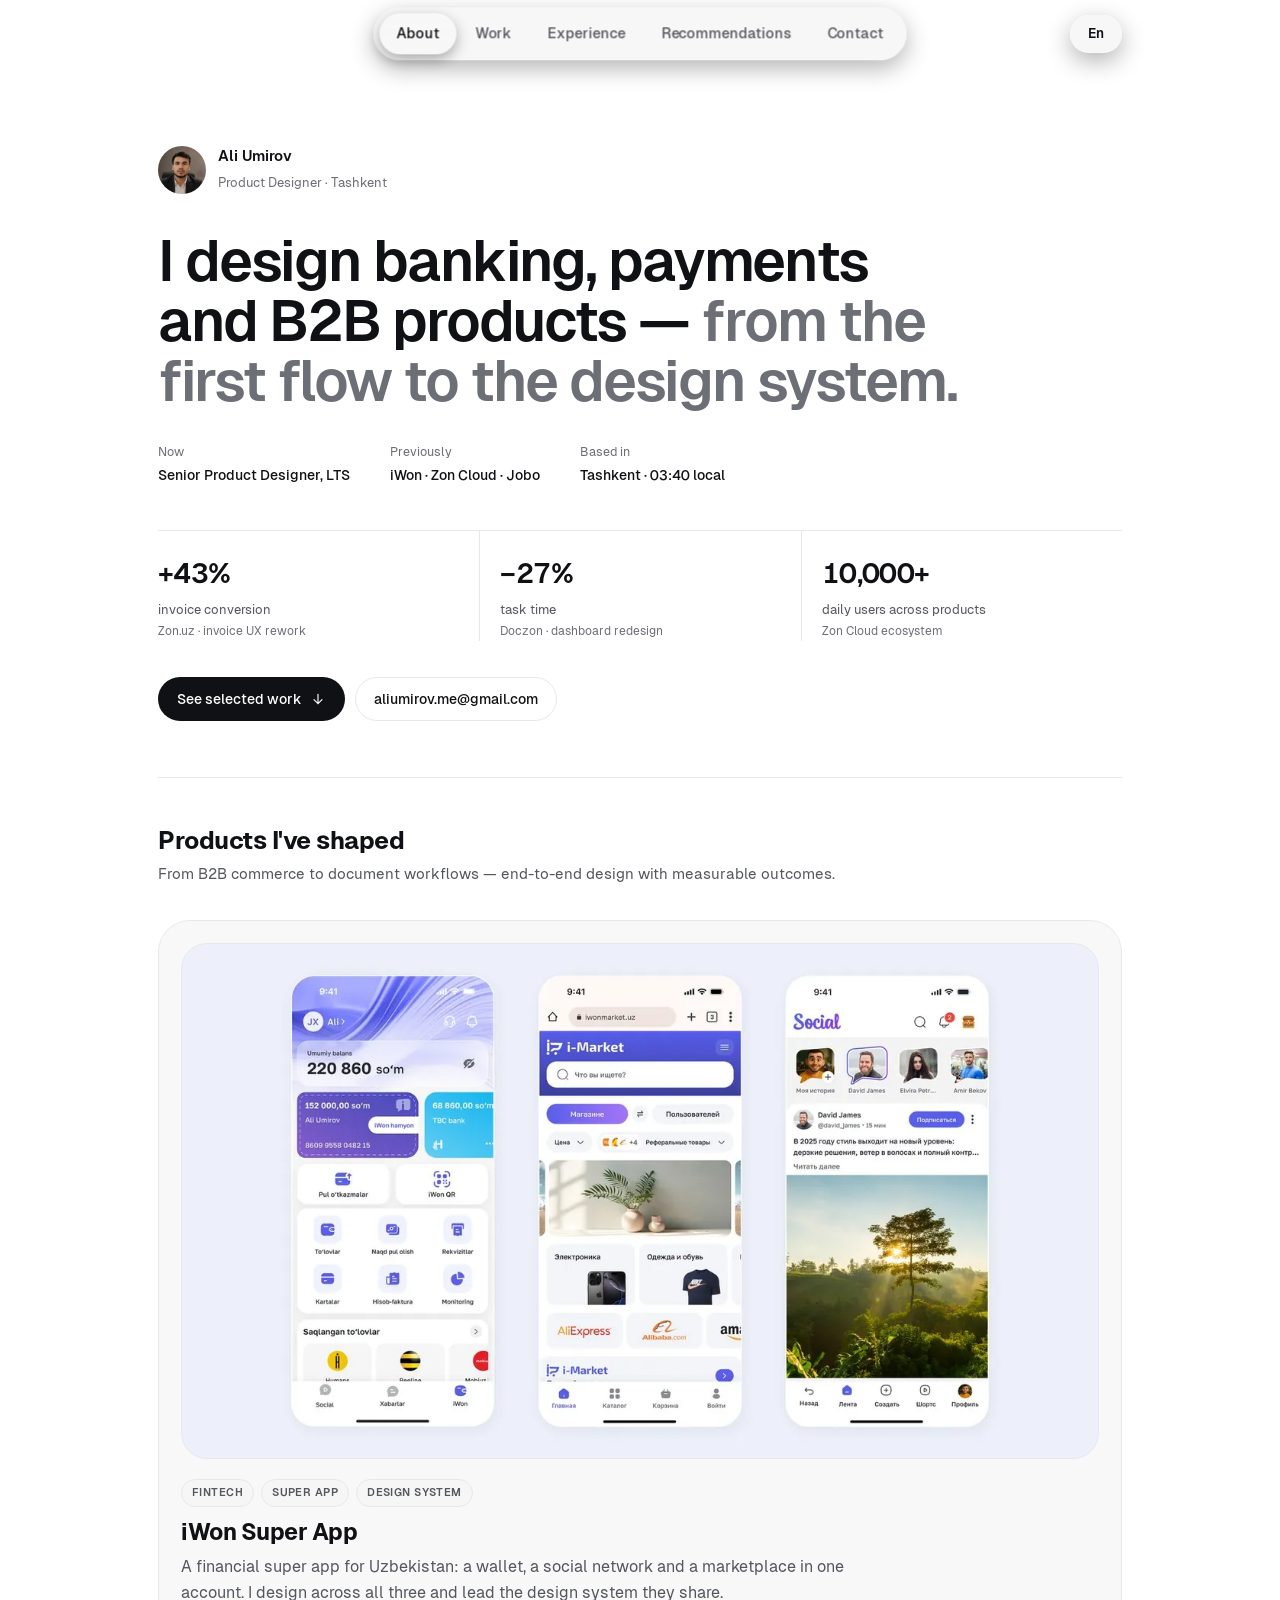
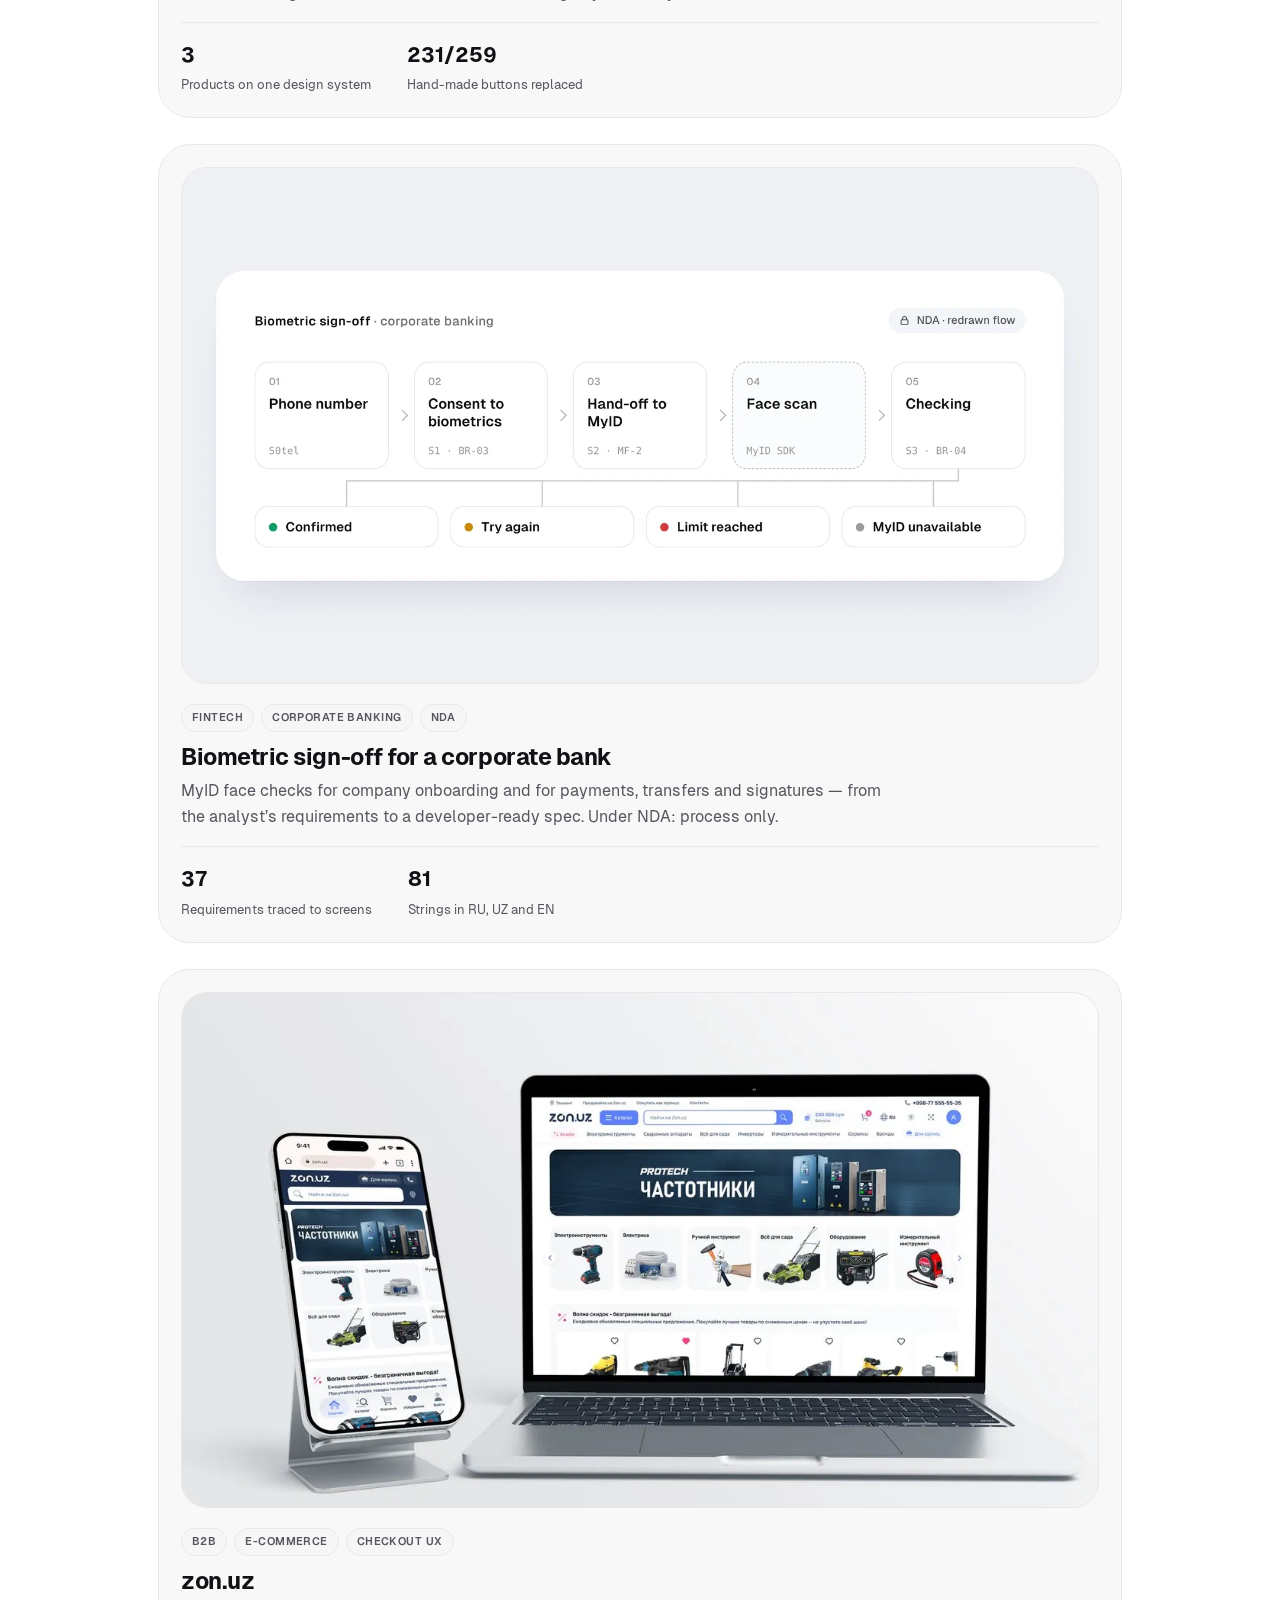
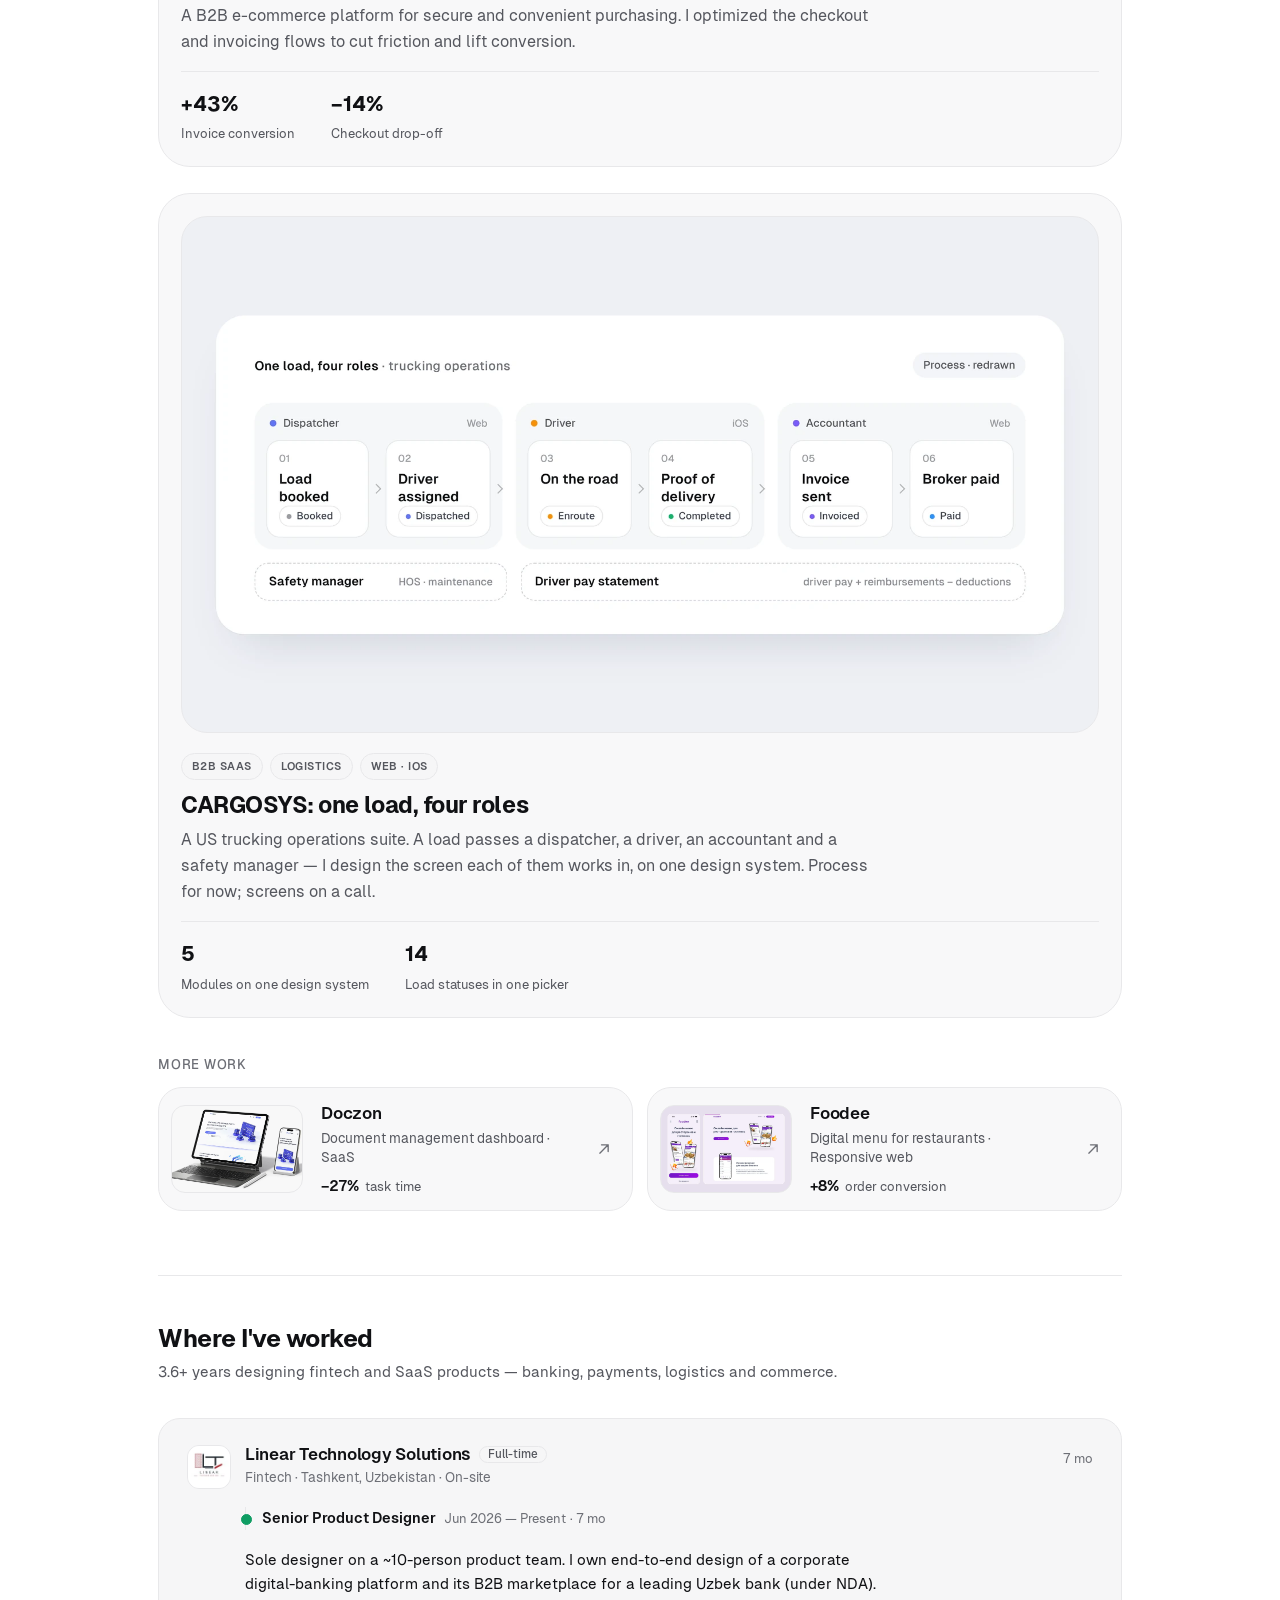
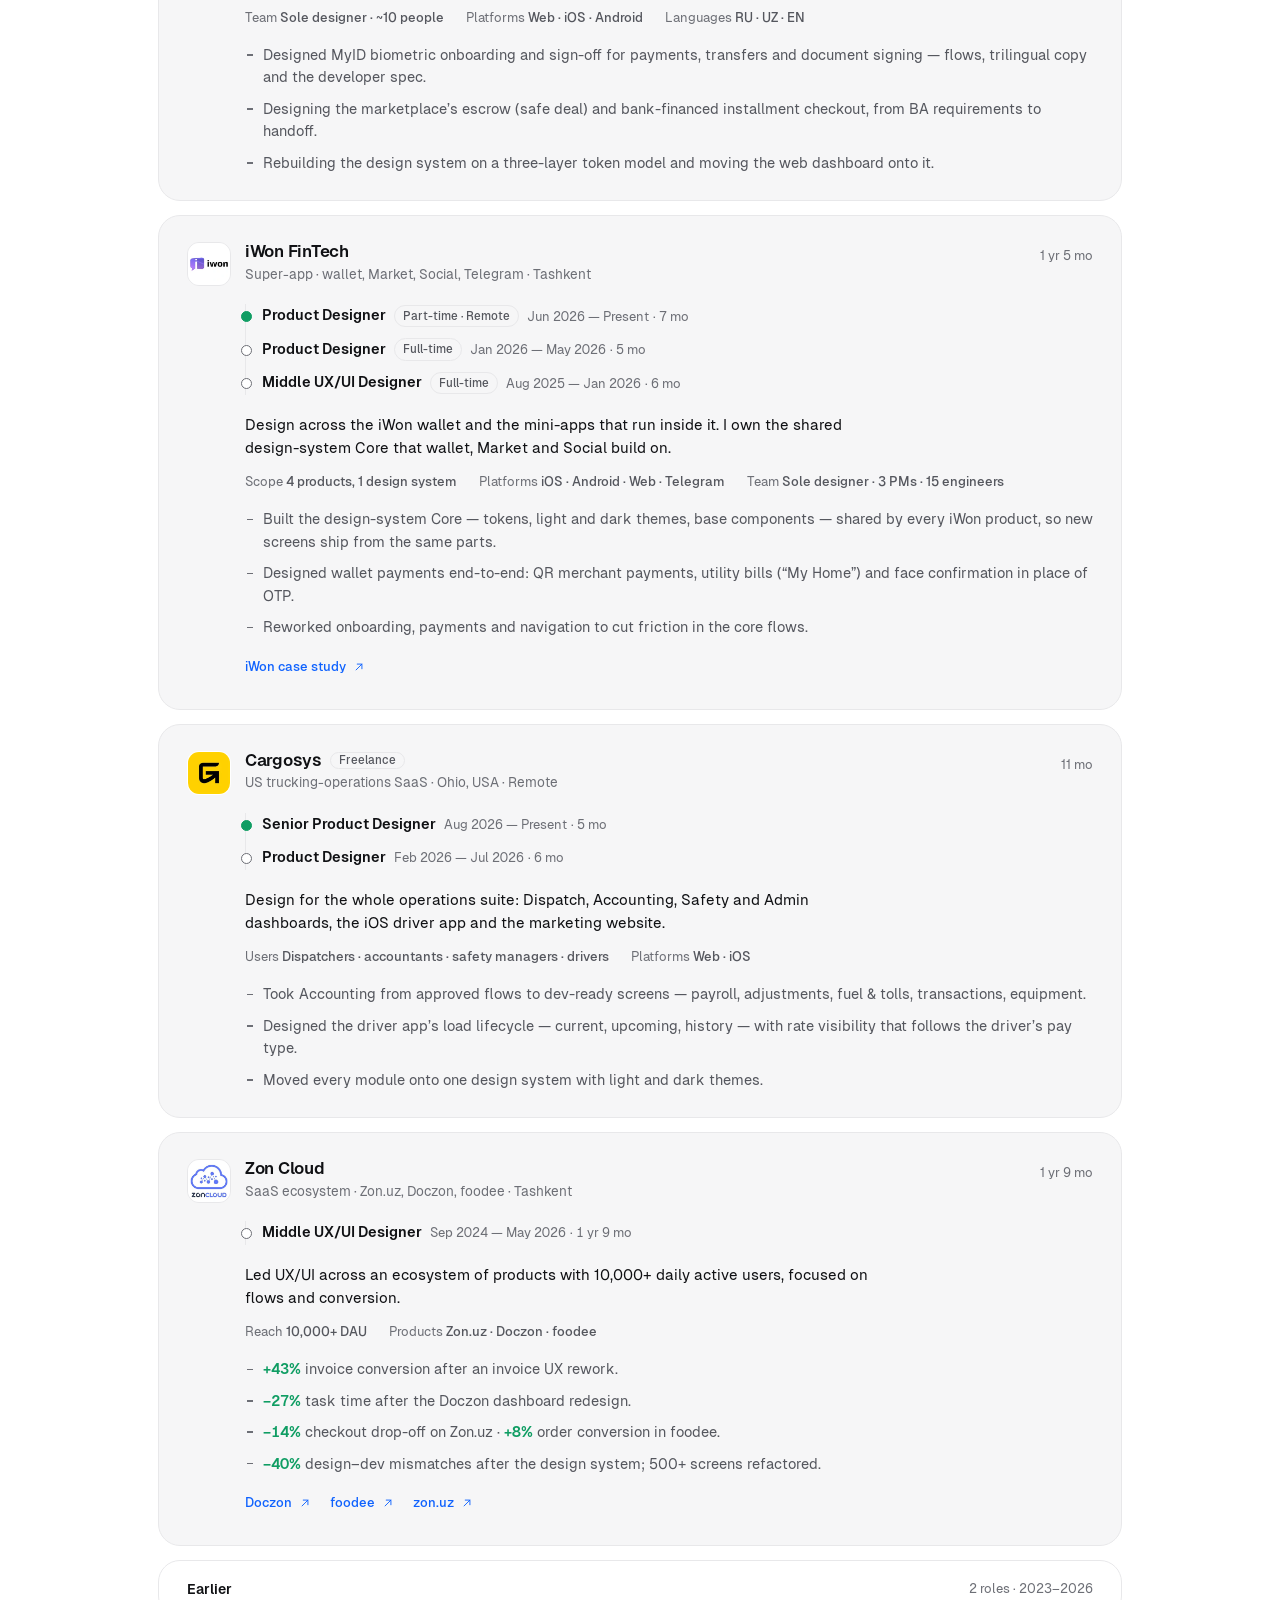
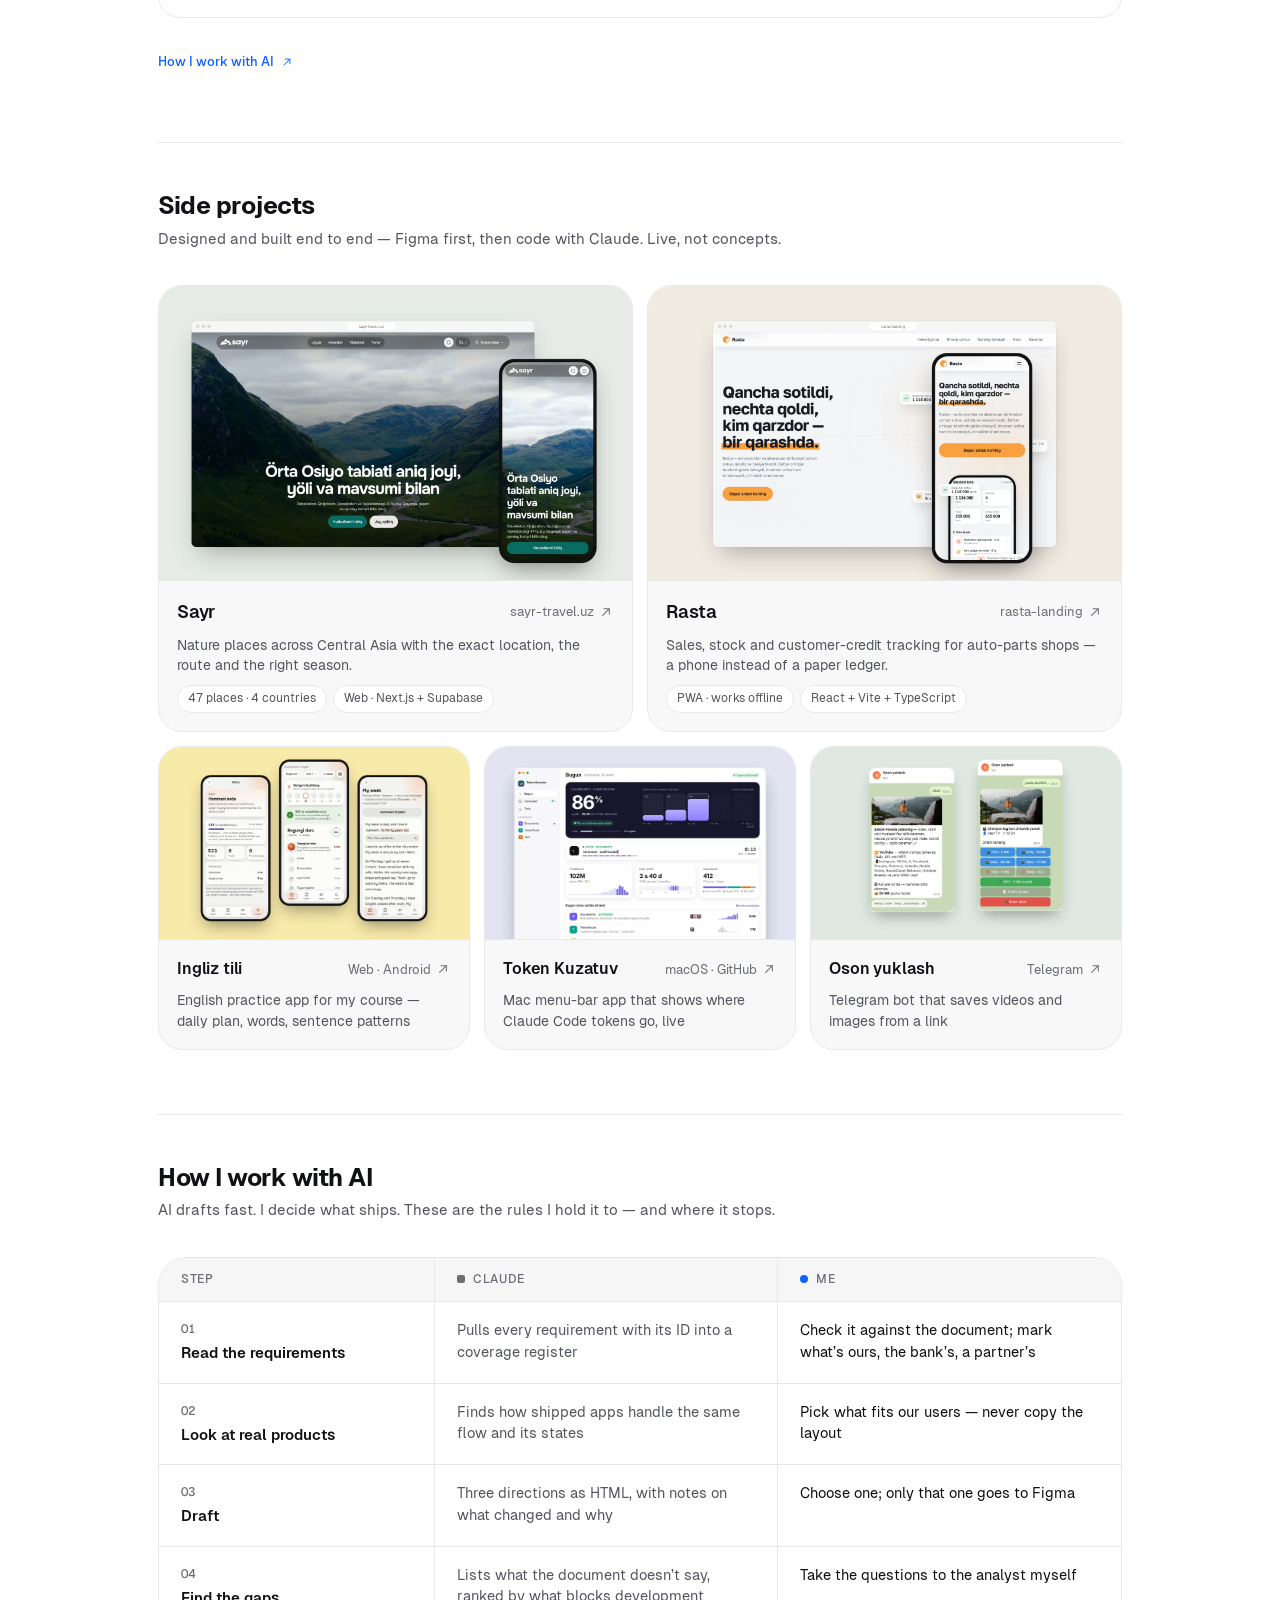
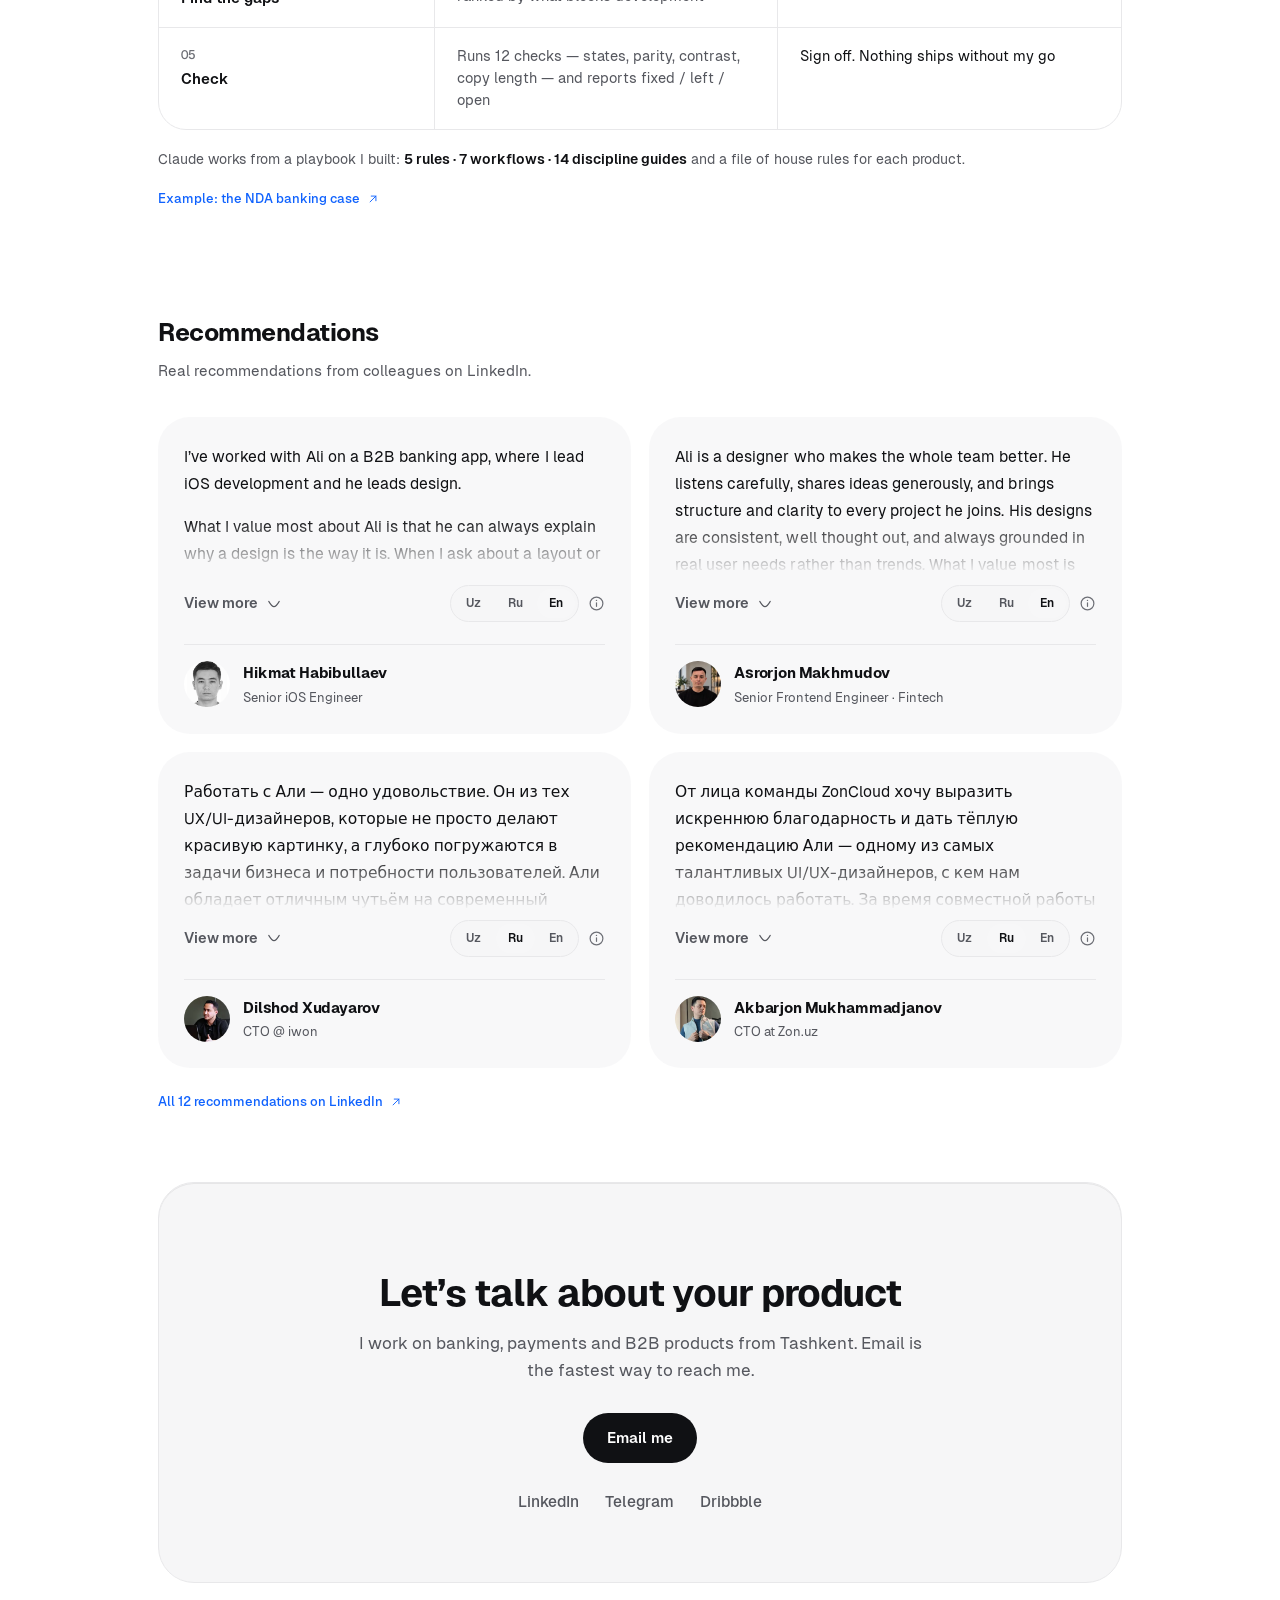
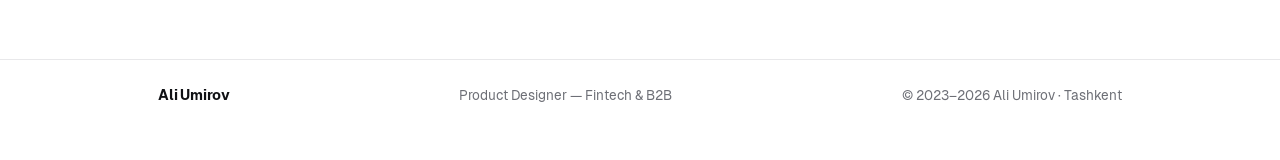
==== commit 1776b5a8: "Add CARGOSYS case, iWon My Home, side projects with cases and Sayr Figma process" ====
--- a/index.html
+++ b/index.html
@@ -54,7 +54,7 @@
 <!-- theme init (no-flash): sets data-theme before first paint -->
 <script src="js/theme.js?v=20261104a"></script>
 <!-- fonts embedded below -->
-<link rel="stylesheet" href="css/styles.css?v=20261107k" />
+<link rel="stylesheet" href="css/styles.css?v=20261109g" />
 
 <!-- Yandex.Metrika counter -->
 <script>
@@ -194,6 +194,15 @@
           </div>
         </div>
       </div>
+    <div class="proj reveal d1">
+        <div class="core">
+          <div class="visual shotimg img-cargo" data-case="case-cargo" role="button" tabindex="0" aria-label="CARGOSYS trucking operations suite — case study"></div>
+          <div class="tags"><span class="tag-s">B2B SaaS</span><span class="tag-s">Logistics</span><span class="tag-s">Web · iOS</span></div>
+          <h3 data-en="CARGOSYS: one load, four roles" data-ru="CARGOSYS: один груз, четыре роли">CARGOSYS: bitta yuk, to‘rt rol</h3>
+          <p class="desc" data-en="A US trucking operations suite. A load passes a dispatcher, a driver, an accountant and a safety manager — I design the screen each of them works in, on one design system. Process for now; screens on a call." data-ru="Операционный пакет для грузоперевозок в США. Груз проходит через диспетчера, водителя, бухгалтера и специалиста по безопасности — я проектирую экран, в котором работает каждый из них, на одной дизайн-системе. Пока только процесс; экраны — на созвоне.">AQSh yuk tashish kompaniyalari uchun operatsion tizim. Yuk dispetcher, haydovchi, buxgalter va xavfsizlik menejeridan o‘tadi — har biri ishlaydigan ekranni yagona design system’da loyihalayman. Hozircha jarayon; ekranlar — qo‘ng‘iroqda.</p>
+          <div class="res"><div><div class="n">5</div><div class="l" data-en="Modules on one design system" data-ru="Модулей на одной дизайн-системе">Modul yagona design system’da</div></div><div><div class="n">14</div><div class="l" data-en="Load statuses in one picker" data-ru="Статусов груза в одном выборе">Yuk holati bitta tanlovda</div></div></div>
+        </div>
+      </div>
     </div>
     <div class="more-work reveal d1">
       <h3 class="more-h" data-en="More work" data-ru="Ещё работы">Boshqa ishlar</h3>
@@ -221,6 +230,21 @@
 <details class="xearl reveal d2"><summary><span data-en="Earlier" data-ru="Ранее">Avvalroq</span> <span class="xearl-n" data-en="2 roles · 2023–2026" data-ru="2 роли · 2023–2026">2 ta rol · 2023–2026</span></summary><div class="xer"><span><b>Product Designer</b> · New Edu</span><span class="rdate" data-s="2026-02" data-e="2026-05" data-en="Feb 2026 — May 2026" data-ru="Февраль 2026 — Май 2026">Fev 2026 — May 2026</span><p data-en="Registration, sign-in and core flows; a component library for the product." data-ru="Регистрация, вход и основные сценарии; библиотека компонентов продукта.">Ro‘yxatdan o‘tish, kirish va asosiy flow’lar; mahsulot uchun komponentlar kutubxonasi.</p></div><div class="xer"><span><b>UX/UI Designer</b> · Jobo.uz</span><span class="rdate" data-s="2023-04" data-e="2024-08" data-en="Apr 2023 — Aug 2024" data-ru="Апрель 2023 — Август 2024">Apr 2023 — Avg 2024</span><p data-en="Conversion-focused landing pages and iOS / Android app UI." data-ru="Лендинги с фокусом на конверсию и UI приложений для iOS / Android.">Konversiyaga yo‘naltirilgan landing’lar va iOS / Android ilova UI’lari.</p></div></details>
       <a class="xcs how-link" href="#process"><span data-en="How I work with AI" data-ru="Как я работаю с ИИ">AI bilan qanday ishlayman</span><svg viewBox="0 0 24 24" fill="none" aria-hidden="true"><path d="M7 17 17 7M9 7h8v8" stroke="currentColor" stroke-width="1.6" stroke-linecap="round" stroke-linejoin="round"/></svg></a>
     </div>
+  </div>
+</section>
+
+<!-- SIDE PROJECTS -->
+<section class="side" id="side-projects">
+  <div class="wrap">
+    <div class="sec-head reveal">
+      <div>
+        <span class="eyebrow"><span class="dot"></span><span data-en="Outside work" data-ru="Вне работы">Ishdan tashqari</span></span>
+        <h2 class="sec-title" style="margin-top:18px" data-en="Side projects" data-ru="Свои проекты">O‘z loyihalarim</h2>
+      </div>
+      <p class="sec-note" data-en="Designed and built end to end — Figma first, then code with Claude. Live, not concepts." data-ru="Спроектировано и сделано от начала до конца: сначала Figma, потом код с Claude. Работают вживую, это не концепты.">Boshidan oxirigacha o‘zim loyihalab qurganman: avval Figma, keyin Claude bilan kod. Konsept emas, jonli ishlaydi.</p>
+    </div>
+    <div class="reveal d1"><div class="own-grid"><button type="button" class="own-card" data-case="case-p-sayr"><span class="own-img"><img src="assets/img/work/own-sayr.webp" alt="Sayr on desktop and phone" width="1600" height="1000" loading="lazy" decoding="async"></span><span class="own-body"><span class="own-top"><b class="own-t">Sayr</b><span class="own-host">sayr-travel.uz<svg class="own-ic" viewBox="0 0 24 24" fill="none" aria-hidden="true"><path d="M7 17 17 7M9 7h8v8" stroke="currentColor" stroke-width="1.6" stroke-linecap="round" stroke-linejoin="round"/></svg></span></span><span class="own-d" data-en="Nature places across Central Asia with the exact location, the route and the right season." data-ru="Природные места Центральной Азии: точное место, маршрут и сезон.">Markaziy Osiyo tabiat joylari: aniq joy, yo‘l va mavsum.</span><span class="own-tags"><span class="own-tag" data-en="47 places · 4 countries" data-ru="47 мест · 4 страны">47 joy · 4 davlat</span><span class="own-tag" data-en="Web · Next.js + Supabase" data-ru="Web · Next.js + Supabase">Web · Next.js + Supabase</span></span></span></button><button type="button" class="own-card" data-case="case-p-rasta"><span class="own-img"><img src="assets/img/work/own-rasta.webp" alt="Rasta landing page" width="1600" height="1000" loading="lazy" decoding="async"></span><span class="own-body"><span class="own-top"><b class="own-t">Rasta</b><span class="own-host">rasta-landing<svg class="own-ic" viewBox="0 0 24 24" fill="none" aria-hidden="true"><path d="M7 17 17 7M9 7h8v8" stroke="currentColor" stroke-width="1.6" stroke-linecap="round" stroke-linejoin="round"/></svg></span></span><span class="own-d" data-en="Sales, stock and customer-credit tracking for auto-parts shops — a phone instead of a paper ledger." data-ru="Учёт продаж, остатков и долгов для магазинов автозапчастей — телефон вместо тетради.">Avto ehtiyot qismlar do‘konlari uchun sotuv, qoldiq va nasiya hisobi — daftar o‘rniga telefon.</span><span class="own-tags"><span class="own-tag" data-en="PWA · works offline" data-ru="PWA · работает офлайн">PWA · internetsiz ishlaydi</span><span class="own-tag" data-en="React + Vite + TypeScript" data-ru="React + Vite + TypeScript">React + Vite + TypeScript</span></span></span></button></div></div>
+    <div class="reveal d1"><div class="own-grid own-grid3"><button type="button" class="own-card" data-case="case-p-ingliz"><span class="own-img"><img src="assets/img/work/side-ingliz.webp" alt="Ingliz tili app screens" width="1600" height="1000" loading="lazy" decoding="async"></span><span class="own-body"><span class="own-top"><b class="own-t">Ingliz tili</b><span class="own-host">Web · Android<svg class="own-ic" viewBox="0 0 24 24" fill="none" aria-hidden="true"><path d="M7 17 17 7M9 7h8v8" stroke="currentColor" stroke-width="1.6" stroke-linecap="round" stroke-linejoin="round"/></svg></span></span><span class="own-d" data-en="English practice app for my course — daily plan, words, sentence patterns" data-ru="Приложение для практики английского по моему курсу — план, слова, шаблоны фраз">Kursim bo‘yicha ingliz tili mashq ilovasi — kunlik reja, so‘zlar, gap qoliplari</span></span></button><button type="button" class="own-card" data-case="case-p-token"><span class="own-img"><img src="assets/img/work/side-tokenkuzat.webp" alt="Token Kuzatuv app window" width="1600" height="1000" loading="lazy" decoding="async"></span><span class="own-body"><span class="own-top"><b class="own-t">Token Kuzatuv</b><span class="own-host">macOS · GitHub<svg class="own-ic" viewBox="0 0 24 24" fill="none" aria-hidden="true"><path d="M7 17 17 7M9 7h8v8" stroke="currentColor" stroke-width="1.6" stroke-linecap="round" stroke-linejoin="round"/></svg></span></span><span class="own-d" data-en="Mac menu-bar app that shows where Claude Code tokens go, live" data-ru="Приложение в строке меню Mac: куда уходят токены Claude Code">Mac menyu satridagi ilova: Claude Code tokenlari qayerga ketayotganini ko‘rsatadi</span></span></button><button type="button" class="own-card" data-case="case-p-bot"><span class="own-img"><img src="assets/img/work/side-bot.webp" alt="Oson yuklash bot chat" width="1600" height="1000" loading="lazy" decoding="async"></span><span class="own-body"><span class="own-top"><b class="own-t">Oson yuklash</b><span class="own-host">Telegram<svg class="own-ic" viewBox="0 0 24 24" fill="none" aria-hidden="true"><path d="M7 17 17 7M9 7h8v8" stroke="currentColor" stroke-width="1.6" stroke-linecap="round" stroke-linejoin="round"/></svg></span></span><span class="own-d" data-en="Telegram bot that saves videos and images from a link" data-ru="Telegram-бот, который сохраняет видео и фото по ссылке">Havoladan video va rasmlarni saqlab beradigan Telegram bot</span></span></button></div></div>
   </div>
 </section>
 
@@ -502,7 +526,7 @@
     <p class="case-tagline" data-en="A wallet, a social network and a marketplace in one app for Uzbekistan — designed on one system, so all three feel like one product." data-ru="Кошелёк, соцсеть и маркетплейс в одном приложении для Узбекистана — на одной системе, чтобы все три ощущались одним продуктом.">O‘zbekiston uchun bitta ilovada hamyon, ijtimoiy tarmoq va marketplace — uchalasi bitta mahsulotdek his qilinishi uchun bitta tizimda.</p>
     <div class="case-metabar"><div class="mi"><div class="k" data-en="Role" data-ru="Роль">Rol</div><div class="v">Product Designer</div></div><div class="mi"><div class="k" data-en="Platform" data-ru="Платформа">Platforma</div><div class="v">iOS · Android · Web</div></div><div class="mi"><div class="k" data-en="Timeline" data-ru="Сроки">Muddat</div><div class="v" data-en="Aug 2025 — present" data-ru="Авг 2025 — н.в.">Avg 2025 — hozirgacha</div></div><div class="mi"><div class="k" data-en="Company" data-ru="Компания">Kompaniya</div><div class="v">iWon</div></div><div class="mi"><div class="k" data-en="Team" data-ru="Команда">Jamoa</div><div class="v" data-en="Sole designer · 3 PMs · 15 engineers" data-ru="Единственный дизайнер · 3 PM · 15 разработчиков">Yagona dizayner · 3 PM · 15 dasturchi</div></div></div>
     <div class="case-outcome"><div class="k" data-en="Outcome" data-ru="Результат">Natija</div><div class="v" data-en="3 products on one library · 231 of 259 hand-made buttons and 665 icons moved into it · 0 off-system colours left in Seller" data-ru="3 продукта на одной библиотеке · 231 из 259 самодельных кнопок и 665 иконок перенесены в неё · 0 цветов вне системы в Seller">3 mahsulot bitta kutubxonada · 259 tadan 231 qo‘lda yasalgan tugma va 665 ikonka unga ko‘chirildi · Seller’da tizimdan tashqari rang qolmadi</div></div>
-    <nav class="case-toc" aria-label="On this page"><div class="case-toc-in"><button class="case-toc-b" type="button" data-jump="iw-overview" data-en="Overview" data-ru="Обзор">Umumiy</button><button class="case-toc-b" type="button" data-jump="iw-problem" data-en="Problem" data-ru="Задача">Muammo</button><button class="case-toc-b" type="button" data-jump="iw-decisions" data-en="Decisions" data-ru="Решения">Qarorlar</button><button class="case-toc-b" type="button" data-jump="iw-icoin" data-en="iCoin" data-ru="iCoin">iCoin</button><button class="case-toc-b" type="button" data-jump="iw-seller" data-en="Seller iMarket" data-ru="Seller iMarket">Seller iMarket</button><button class="case-toc-b" type="button" data-jump="iw-impact" data-en="Impact" data-ru="Результат">Natija</button><button class="case-toc-b" type="button" data-jump="iw-all" data-en="All products" data-ru="Все продукты">Mahsulotlar</button></div></nav>
+    <nav class="case-toc" aria-label="On this page"><div class="case-toc-in"><button class="case-toc-b" type="button" data-jump="iw-overview" data-en="Overview" data-ru="Обзор">Umumiy</button><button class="case-toc-b" type="button" data-jump="iw-problem" data-en="Problem" data-ru="Задача">Muammo</button><button class="case-toc-b" type="button" data-jump="iw-decisions" data-en="Decisions" data-ru="Решения">Qarorlar</button><button class="case-toc-b" type="button" data-jump="iw-icoin" data-en="iCoin" data-ru="iCoin">iCoin</button><button class="case-toc-b" type="button" data-jump="iw-seller" data-en="Seller iMarket" data-ru="Seller iMarket">Seller iMarket</button><button class="case-toc-b" type="button" data-jump="iw-home" data-en="My Home" data-ru="Мой дом">Mening uyim</button><button class="case-toc-b" type="button" data-jump="iw-impact" data-en="Impact" data-ru="Результат">Natija</button><button class="case-toc-b" type="button" data-jump="iw-all" data-en="All products" data-ru="Все продукты">Mahsulotlar</button></div></nav>
     
     <div class="shot img-iwon" role="img" aria-label="iWon — wallet, iMarket and Social screens"></div>
     <div id="iw-overview" class="case-sec"><h2 data-en="Overview" data-ru="Обзор">Umumiy ma’lumot</h2><p class="case-lead" data-en="iWon is a financial super app for Uzbekistan. In one account people keep cards from different banks, send money, pay by QR and pay their bills, read and post in a built-in social network, and shop from local stores and partner marketplaces." data-ru="iWon — финансовое супер-приложение для Узбекистана. В одном аккаунте люди хранят карты разных банков, переводят деньги, платят по QR и оплачивают счета, читают и публикуют посты во встроенной соцсети и покупают в локальных магазинах и на партнёрских маркетплейсах.">iWon — O‘zbekiston uchun moliyaviy super ilova. Bitta akkauntda odamlar turli banklar kartalarini saqlaydi, pul o‘tkazadi, QR orqali va hisoblarni to‘laydi, ichki ijtimoiy tarmoqda post o‘qiydi va joylaydi, mahalliy do‘konlar va partner marketplace’lardan xarid qiladi.</p><p data-en="I work across the wallet, Social and the Seller iMarket marketplace, and I lead iWon DS Core, the design system all three are built on." data-ru="Я работаю над кошельком, Social и маркетплейсом Seller iMarket и веду iWon DS Core — дизайн-систему, на которой построены все три.">Hamyon, Social va Seller iMarket marketplace’i ustida ishlayman hamda uchalasi qurilgan iWon DS Core design system’ini boshqaraman.</p><p data-en="I’m the only designer. I work with three product managers — iWon, Social and Market — and 15 engineers: 3 iOS, 3 Android, 3 frontend and 6 backend." data-ru="Я единственный дизайнер. Работаю с тремя продакт-менеджерами — iWon, Social и Market — и 15 разработчиками: 3 iOS, 3 Android, 3 frontend и 6 backend.">Jamoadagi yagona dizaynerman. Uchta product menejer — iWon, Social va Market — hamda 15 dasturchi bilan ishlayman: 3 iOS, 3 Android, 3 frontend va 6 backend.</p></div>
@@ -510,6 +534,7 @@
     <div id="iw-decisions" class="case-sec"><h2 data-en="Key decisions" data-ru="Ключевые решения">Asosiy qarorlar</h2><div class="case-dec"><div class="dn" data-en="Decision 1" data-ru="Решение 1">Qaror 1</div><h3 data-en="Make the home screen about the user’s real money, not our wallet card" data-ru="Главный экран — про реальные деньги пользователя, а не про нашу карту кошелька">Bosh ekran — foydalanuvchining haqiqiy puli haqida, bizning hamyon kartamiz haqida emas</h3><p data-en="The old home led with our own wallet card at 0,00 UZS, while people pay with cards from their banks. So the first screen now starts from the money the user already has." data-ru="Старый главный экран начинался с нашей карты кошелька с балансом 0,00 UZS, хотя люди платят картами своих банков. Поэтому первый экран теперь начинается с денег, которые у пользователя уже есть.">Eski bosh ekran 0,00 UZS li bizning hamyon kartamizdan boshlanardi, holbuki odamlar o‘z banklari kartalari bilan to‘laydi. Shuning uchun birinchi ekran endi foydalanuvchida allaqachon bor puldan boshlanadi.</p><p data-en="I rebuilt the wallet around the user’s real money: one total balance across linked bank cards, transfers and iWon QR as the two main actions, payments with saved bills, and monitoring of income and expenses. Security cases such as a blocked device, a required update or a detected VPN each got a clear screen of their own." data-ru="Я перестроил кошелёк вокруг реальных денег пользователя: один общий баланс по привязанным банковским картам, переводы и iWon QR как два главных действия, платежи с сохранёнными счетами и мониторинг доходов и расходов. Для случаев безопасности — заблокированное устройство, обязательное обновление, обнаруженный VPN — у каждого есть свой понятный экран.">Hamyonni foydalanuvchining haqiqiy puli atrofida qayta qurdim: ulangan bank kartalari bo‘yicha bitta umumiy balans, ikki asosiy amal sifatida o‘tkazmalar va iWon QR, saqlangan hisoblar bilan to‘lovlar hamda daromad va xarajatlar monitoringi. Bloklangan qurilma, majburiy yangilanish yoki aniqlangan VPN kabi xavfsizlik holatlarining har biri uchun alohida tushunarli ekran bor.</p><div class="case-phones case-wide"><figure><img src="assets/img/work/wallet/old-home.webp" alt="Earlier wallet home screen" width="402" height="874" loading="lazy" decoding="async"><figcaption><b data-en="Earlier version" data-ru="Прежняя версия">Oldingi versiya</b><span data-en="Russian only, one wallet card at 0,00 UZS, a grid of ten tiles." data-ru="Только на русском, одна карта кошелька с 0,00 UZS, сетка из десяти плиток.">Faqat ruscha, 0,00 UZS lik bitta hamyon kartasi, o‘n plitkali grid.</span></figcaption></figure><figure><img src="assets/img/work/wallet/home.webp" alt="Current wallet home screen" width="402" height="874" loading="lazy" decoding="async"><figcaption><b data-en="Current" data-ru="Сейчас">Hozirgi</b><span data-en="Uzbek first, one balance across bank cards, two main actions." data-ru="Сначала узбекский, один баланс по банковским картам, два главных действия.">Avval o‘zbekcha, bank kartalari bo‘yicha bitta balans, ikki asosiy amal.</span></figcaption></figure></div></div><div class="case-dec"><div class="dn" data-en="Decision 2" data-ru="Решение 2">Qaror 2</div><h3 data-en="Money moves only after review" data-ru="Деньги движутся только после проверки">Pul faqat tekshiruvdan keyin harakatlanadi</h3><p data-en="iCoin transfers and withdrawals show the fee and the amount received before confirming, then ask for face confirmation." data-ru="Переводы и вывод iCoin показывают комиссию и сумму к получению до подтверждения, а затем просят подтверждение по лицу.">iCoin o‘tkazma va yechishlari tasdiqlashdan oldin komissiya va olinadigan summani ko‘rsatadi, keyin yuz tasdig‘ini so‘raydi.</p><p class="case-note" data-en="Shown state by state in the deep dive below." data-ru="По состояниям — в разделе «Подробно» ниже.">Holatma-holat — quyidagi «Batafsil» bo‘limida.</p></div><div class="case-dec"><div class="dn" data-en="Decision 3" data-ru="Решение 3">Qaror 3</div><h3 data-en="Partner products are always labelled" data-ru="Товары партнёров всегда подписаны">Partner mahsulotlari doim belgilangan</h3><p data-en="Items from partner marketplaces carry a partner badge, and leaving for their site is a separate step that says iWonMarket’s buyer protection doesn’t apply there." data-ru="У товаров партнёрских маркетплейсов есть бейдж, а переход на их сайт — отдельный шаг, где сказано, что защита покупателя iWonMarket там не действует.">Partner marketplace mahsulotlarida belgi bor, ularning saytiga o‘tish esa alohida qadam bo‘lib, u yerda iWonMarket xaridor himoyasi amal qilmasligi aytiladi.</p><p class="case-note" data-en="Shown screen by screen in deep dive 2 below." data-ru="По экранам — в разделе «Подробно 2» ниже.">Ekranma-ekran — quyidagi «Batafsil 2» bo‘limida.</p></div><div class="case-dec"><div class="dn" data-en="Decision 4" data-ru="Решение 4">Qaror 4</div><h3 data-en="Semantic tokens only — a dark screen is the same file in the other mode" data-ru="Только семантические токены — тёмный экран это тот же файл в другом режиме">Faqat semantik tokenlar — qorong‘i ekran shu faylning boshqa rejimi</h3><p data-en="To stop the drift I built iWon DS Core: one library of tokens and components for all products, with light and dark mode built in. Screens use semantic tokens only, so a dark screen is the same file in the other mode. The product files were then moved onto it, replacing hand-made buttons, local colours and detached icons with library components." data-ru="Чтобы остановить расхождение, я построил iWon DS Core — одну библиотеку токенов и компонентов для всех продуктов со встроенной светлой и тёмной темой. Экраны используют только семантические токены, поэтому тёмный экран — это тот же файл в другом режиме. Затем продуктовые файлы перевели на неё: самодельные кнопки, локальные цвета и оторванные иконки заменили компонентами библиотеки.">Bu tarqoqlikni to‘xtatish uchun iWon DS Core’ni qurdim: barcha mahsulotlar uchun light va dark rejimli bitta token va komponent kutubxonasi. Ekranlar faqat semantik tokenlardan foydalanadi, shuning uchun qorong‘i ekran shu faylning boshqa rejimi xolos. Keyin mahsulot fayllari unga ko‘chirildi: qo‘lda yasalgan tugmalar, lokal ranglar va uzilgan ikonkalar kutubxona komponentlari bilan almashtirildi.</p><p data-en="Every component is checked in both themes, and a status is never shown by colour alone — it always has a label or an icon." data-ru="Каждый компонент проверяется в обеих темах, а статус никогда не показывается только цветом — всегда с подписью или иконкой.">Har bir komponent ikkala rejimda tekshiriladi, holat esa hech qachon faqat rang bilan ko‘rsatilmaydi — doim yozuv yoki ikonka bilan.</p><figure class="case-fig"><img src="assets/img/work/iwon-ds.webp" alt="The wallet home screen in light and dark mode with its semantic tokens" width="1600" height="900" loading="lazy" decoding="async"><figcaption><b data-en="The same home screen in light and dark, read by its tokens" data-ru="Один и тот же главный экран в светлой и тёмной теме, через токены">Bitta bosh ekran light va dark rejimda, tokenlari bilan</b></figcaption></figure></div></div>
     <div id="iw-icoin" class="case-sec case-deep"><span class="case-kicker" data-en="Deep dive 1" data-ru="Подробно 1">Batafsil 1</span><h2 data-en="Moving iCoin: transfers and withdrawals" data-ru="Перевод и вывод iCoin">iCoin o‘tkazish va yechish</h2><p data-en="iCoin is earned for QuestGO tasks inside Social, and 1 iCoin = 1 so‘m — so every transfer or withdrawal moves real money. I designed the whole money path: the wallet, transfers to other users, withdrawal to the iWon Wallet card and history — 49 states, each in light and dark." data-ru="iCoin начисляются за задания QuestGO внутри Social, и 1 iCoin = 1 сум — поэтому каждый перевод или вывод двигает реальные деньги. Я спроектировал весь путь денег: кошелёк, переводы другим пользователям, вывод на карту iWon Wallet и историю — 49 состояний, каждое в светлой и тёмной теме.">iCoin Social ichida QuestGO topshiriqlari uchun beriladi va 1 iCoin = 1 so‘m — shuning uchun har bir o‘tkazma yoki yechish haqiqiy pulni harakatlantiradi. Pulning butun yo‘lini loyihaladim: hamyon, boshqa foydalanuvchilarga o‘tkazma, iWon Wallet kartasiga yechish va tarix — 49 ta holat, har biri yorug‘ va qorong‘i mavzuda.</p><div class="case-stats3"><div><b class="num">49</b><span data-en="states" data-ru="состояний">holat</span></div><div><b class="num">4</b><span data-en="flows: wallet · transfer · withdrawal · history" data-ru="флоу: кошелёк · перевод · вывод · история">flow: hamyon · o‘tkazma · yechish · tarix</span></div><div><b class="num">2</b><span data-en="themes, dark built from the same components" data-ru="темы, тёмная собрана из тех же компонентов">mavzu, qorong‘isi o‘sha komponentlardan</span></div></div><h3 class="case-path-h" data-en="The path" data-ru="Путь">Yo‘l</h3><figure class="case-video"><video src="assets/img/work/icoin-flow.mp4" poster="assets/img/work/icoin-t-review.webp" width="402" height="874" muted loop playsinline preload="metadata" data-auto aria-label="iCoin transfer from recipient to done"></video><figcaption><b data-en="Transfer, start to finish · 13 s" data-ru="Перевод от начала до конца · 13 с">O‘tkazma boshidan oxirigacha · 13 s</b><span data-en="Assembled from the Figma frames" data-ru="Собрано из кадров Figma">Figma kadrlaridan yig‘ilgan</span></figcaption></figure><div class="case-phones case-wide"><figure><img src="assets/img/work/icoin-t-amount-empty.webp" alt="Amount" width="402" height="874" loading="lazy" decoding="async"><figcaption><b data-en="1 · Amount" data-ru="1 · Сумма">1 · Summa</b></figcaption></figure><figure><img src="assets/img/work/icoin-t-review.webp" alt="Review" width="402" height="874" loading="lazy" decoding="async"><figcaption><b data-en="2 · Review" data-ru="2 · Проверка">2 · Tekshirish</b></figcaption></figure><figure><img src="assets/img/work/icoin-t-tad.webp" alt="Face check" width="402" height="874" loading="lazy" decoding="async"><figcaption><b data-en="3 · Face check" data-ru="3 · Проверка лица">3 · Yuz tekshiruvi</b></figcaption></figure><figure><img src="assets/img/work/icoin-t-pending.webp" alt="In progress" width="402" height="874" loading="lazy" decoding="async"><figcaption><b data-en="4 · In progress" data-ru="4 · В обработке">4 · Jarayonda</b></figcaption></figure><figure><img src="assets/img/work/icoin-t-success.webp" alt="Done" width="402" height="874" loading="lazy" decoding="async"><figcaption><b data-en="5 · Done" data-ru="5 · Готово">5 · Tayyor</b></figcaption></figure></div><div class="case-dec"><div class="dn" data-en="Rule 1" data-ru="Правило 1">Qoida 1</div><h3 data-en="Show the limits before the user hits them" data-ru="Показывать лимиты до ошибки">Limitlarni xatodan oldin ko‘rsatish</h3><p data-en="The amount field states what’s available and the minimum up front — “Available 2 348 iCoin · from 500”. Each limit has its own message, and Continue stays disabled at 0 or on any error. Limits come from the server, so no number is hard-coded in the copy." data-ru="Поле суммы сразу показывает доступный баланс и минимум — «Доступно 2 348 iCoin · от 500». У каждого лимита своё сообщение, а «Продолжить» неактивна при 0 и при любой ошибке. Лимиты приходят с сервера, поэтому ни одно число не зашито в тексты.">Summa maydoni mavjud balans va minimumni oldindan ko‘rsatadi — «Mavjud 2 348 iCoin · 500 dan». Har bir limitning o‘z xabari bor, «Davom etish» esa 0 da va har qanday xatoda nofaol. Limitlar serverdan keladi, shuning uchun matnlarda birorta raqam qattiq yozilmagan.</p><div class="case-phones case-wide"><figure><img src="assets/img/work/icoin-t-amount-empty.webp" alt="Amount, default" width="402" height="874" loading="lazy" decoding="async"><figcaption><b data-en="Default" data-ru="По умолчанию">Odatiy</b></figcaption></figure><figure><img src="assets/img/work/icoin-t-insufficient.webp" alt="Not enough iCoin" width="402" height="874" loading="lazy" decoding="async"><figcaption><b data-en="Not enough" data-ru="Недостаточно">Yetarli emas</b></figcaption></figure><figure><img src="assets/img/work/icoin-t-below-min.webp" alt="Below minimum" width="402" height="874" loading="lazy" decoding="async"><figcaption><b data-en="Below minimum" data-ru="Ниже минимума">Minimumdan kam</b></figcaption></figure><figure><img src="assets/img/work/icoin-t-above-max.webp" alt="Above maximum" width="402" height="874" loading="lazy" decoding="async"><figcaption><b data-en="Above maximum" data-ru="Выше максимума">Maksimumdan ko‘p</b></figcaption></figure></div></div><div class="case-dec"><div class="dn" data-en="Rule 2" data-ru="Правило 2">Qoida 2</div><h3 data-en="A review screen before every transfer and withdrawal" data-ru="Экран проверки перед каждым переводом и выводом">Har bir o‘tkazma va yechishdan oldin tekshirish ekrani</h3><p data-en="A transfer shows the recipient, the amount, “No fee” and the balance after. A withdrawal shows the rate and the 1% fee held from the amount — 1 000 iCoin becomes 990 so‘m — before the user confirms. The button repeats the amount, so the last tap says exactly what will happen." data-ru="Перевод показывает получателя, сумму, «Без комиссии» и баланс после. Вывод — курс и комиссию 1%, которая удерживается из суммы: 1 000 iCoin превращаются в 990 сум — ещё до подтверждения. Кнопка повторяет сумму, поэтому последний тап говорит ровно о том, что произойдёт.">O‘tkazmada qabul qiluvchi, summa, «Komissiyasiz» va keyingi balans ko‘rinadi. Yechishda kurs va summadan ushlanadigan 1% komissiya — 1 000 iCoin 990 so‘mga aylanadi — tasdiqlashdan oldin ko‘rinadi. Tugma summani takrorlaydi, shuning uchun oxirgi bosish aynan nima bo‘lishini aytadi.</p><div class="case-phones case-wide"><figure><img src="assets/img/work/icoin-t-review.webp" alt="Transfer review" width="402" height="874" loading="lazy" decoding="async"><figcaption><b data-en="Transfer review" data-ru="Проверка перевода">O‘tkazmani tekshirish</b></figcaption></figure><figure><img src="assets/img/work/icoin-wd-review.webp" alt="Withdrawal review" width="402" height="874" loading="lazy" decoding="async"><figcaption><b data-en="Withdrawal review" data-ru="Проверка вывода">Yechishni tekshirish</b></figcaption></figure><figure><img src="assets/img/work/icoin-t-review-dark.webp" alt="Transfer review in dark mode" width="402" height="874" loading="lazy" decoding="async"><figcaption><b data-en="Dark mode" data-ru="Тёмная тема">Qorong‘i mavzu</b></figcaption></figure></div></div><div class="case-dec"><div class="dn" data-en="Rule 3" data-ru="Правило 3">Qoida 3</div><h3 data-en="Face confirmation with a clear way out" data-ru="Подтверждение по лицу с понятным выходом">Yuz orqali tasdiqlash — aniq chiqish yo‘li bilan</h3><p data-en="Every operation is confirmed by face (TAD). If the face isn’t recognised, the sheet says how many attempts are left and what to check. After three failed attempts iCoin operations pause for 20 minutes — the user sees why and when to try again, not a dead end." data-ru="Каждая операция подтверждается по лицу (TAD). Если лицо не распознано, шторка говорит, сколько попыток осталось и что проверить. После трёх неудачных попыток операции с iCoin блокируются на 20 минут — пользователь видит причину и когда можно повторить, а не тупик.">Har bir amal yuz orqali tasdiqlanadi (TAD). Yuz tanilmasa, oyna nechta urinish qolganini va nimani tekshirishni aytadi. Uch marta muvaffaqiyatsiz urinishdan keyin iCoin amallari 20 daqiqaga to‘xtaydi — foydalanuvchi berk ko‘chani emas, sababini va qachon qayta urinishni ko‘radi.</p><div class="case-phones case-wide"><figure><img src="assets/img/work/icoin-t-tad.webp" alt="Face scanning" width="402" height="874" loading="lazy" decoding="async"><figcaption><b data-en="Scanning" data-ru="Сканирование">Skanerlash</b></figcaption></figure><figure><img src="assets/img/work/icoin-t-checking.webp" alt="Checking face" width="402" height="874" loading="lazy" decoding="async"><figcaption><b data-en="Checking" data-ru="Проверка">Tekshirilmoqda</b></figcaption></figure><figure><img src="assets/img/work/icoin-t-failed.webp" alt="Face not recognised" width="402" height="874" loading="lazy" decoding="async"><figcaption><b data-en="Not recognised" data-ru="Не распознано">Tanilmadi</b></figcaption></figure><figure><img src="assets/img/work/icoin-t-blocked.webp" alt="Paused for 20 minutes" width="402" height="874" loading="lazy" decoding="async"><figcaption><b data-en="Paused for 20 min" data-ru="Пауза на 20 мин">20 daqiqa pauza</b></figcaption></figure></div></div><div class="case-dec"><div class="dn" data-en="Rule 4" data-ru="Правило 4">Qoida 4</div><h3 data-en="Say “in progress” when it is in progress" data-ru="Говорить «в обработке», когда это так">Jarayonda bo‘lsa — «jarayonda» deyish</h3><p data-en="Transfers are asynchronous, so the result screen says “In progress” and promises a notification instead of showing a success that might not hold. The old “Check status” button is gone. The amount is debited at once and returned if the transfer is cancelled — and each outcome has its own push copy." data-ru="Переводы асинхронные, поэтому экран результата говорит «В обработке» и обещает уведомление — вместо успеха, который может не подтвердиться. Старая кнопка «Проверить статус» убрана. Сумма списывается сразу и возвращается при отмене — и у каждого исхода свой текст push-уведомления.">O‘tkazmalar asinxron, shuning uchun natija ekrani tasdiqlanmasligi mumkin bo‘lgan muvaffaqiyat o‘rniga «Jarayonda» deydi va bildirishnoma va’da qiladi. Eski «Holatni tekshirish» tugmasi olib tashlandi. Summa darhol yechiladi va o‘tkazma bekor bo‘lsa qaytariladi — har bir natijaning o‘z push matni bor.</p><div class="case-phones case-wide"><figure><img src="assets/img/work/icoin-t-pending.webp" alt="Transfer in progress" width="402" height="874" loading="lazy" decoding="async"><figcaption><b data-en="In progress" data-ru="В обработке">Jarayonda</b></figcaption></figure><figure><img src="assets/img/work/icoin-t-success.webp" alt="Transfer done" width="402" height="874" loading="lazy" decoding="async"><figcaption><b data-en="Done" data-ru="Выполнен">Bajarildi</b></figcaption></figure><figure><img src="assets/img/work/icoin-t-error.webp" alt="Transfer failed, nothing debited" width="402" height="874" loading="lazy" decoding="async"><figcaption><b data-en="Failed — nothing debited" data-ru="Ошибка — ничего не списано">Xato — hech narsa yechilmadi</b></figcaption></figure></div></div><div class="case-dec"><div class="dn" data-en="Rule 5" data-ru="Правило 5">Qoida 5</div><h3 data-en="Empty and edge states that explain themselves" data-ru="Пустые и пограничные состояния, которые объясняют себя">O‘zini tushuntiradigan bo‘sh va chekka holatlar</h3><p data-en="At zero balance Transfer and Withdraw are hidden and the screen points to QuestGO tasks. A recipient without an iCoin account is greyed out with the reason, not rejected after the attempt. And “no history yet” and “nothing matches this filter” are two different states." data-ru="При нулевом балансе «Перевести» и «Вывести» скрыты, а экран ведёт к заданиям QuestGO. Получатель без iCoin-счёта показан неактивным с причиной, а не отклоняется после попытки. А «операций пока нет» и «ничего не найдено по фильтру» — два разных состояния.">Balans nol bo‘lganda «O‘tkazish» va «Yechish» yashiriladi, ekran esa QuestGO topshiriqlariga yo‘naltiradi. iCoin hisobi yo‘q qabul qiluvchi urinishdan keyin rad etilmaydi — sababi bilan nofaol ko‘rsatiladi. «Hozircha amallar yo‘q» va «Filtr bo‘yicha hech narsa topilmadi» esa ikki xil holat.</p><div class="case-phones case-wide"><figure><img src="assets/img/work/icoin-w-zero.webp" alt="Zero balance" width="402" height="874" loading="lazy" decoding="async"><figcaption><b data-en="Zero balance" data-ru="Нулевой баланс">Nol balans</b></figcaption></figure><figure><img src="assets/img/work/icoin-t-noaccount.webp" alt="Recipient without an iCoin account" width="402" height="874" loading="lazy" decoding="async"><figcaption><b data-en="No iCoin account" data-ru="Нет iCoin-счёта">iCoin hisobi yo‘q</b></figcaption></figure><figure><img src="assets/img/work/icoin-h-empty.webp" alt="Empty history" width="402" height="874" loading="lazy" decoding="async"><figcaption><b data-en="No history yet" data-ru="Операций пока нет">Amallar yo‘q</b></figcaption></figure><figure><img src="assets/img/work/icoin-h-nofilter.webp" alt="No results for this filter" width="402" height="874" loading="lazy" decoding="async"><figcaption><b data-en="No filter results" data-ru="Нет по фильтру">Filtrda yo‘q</b></figcaption></figure></div></div><p class="case-note" data-en="Still open: how Social receives the QuestGO “Live” status — agreed as TBC with the team." data-ru="Ещё открыто: как Social получает статус «Live» из QuestGO — согласовано с командой как TBC.">Hali ochiq: Social QuestGO’dan «Live» holatini qanday olishi — jamoa bilan TBC deb kelishilgan.</p></div>
     <div id="iw-seller" class="case-sec case-deep"><span class="case-kicker" data-en="Deep dive 2" data-ru="Подробно 2">Batafsil 2</span><h2 data-en="Seller iMarket: partner products and seller payouts" data-ru="Seller iMarket: партнёрские товары и выплаты продавцам">Seller iMarket: partner mahsulotlari va sotuvchi to‘lovlari</h2><p data-en="iWonMarket mixes two kinds of products: items from local shops and items from partner marketplaces such as AliExpress, Ozon, Yandex Market and Wildberries. Any user can also open a shop and sell. I designed both sides — buyer and seller — on web and mobile web. The risk was the same on both: people must always know whose product they are buying, and sellers must know what they will actually earn." data-ru="В iWonMarket два вида товаров: от местных магазинов и от партнёрских маркетплейсов — AliExpress, Ozon, Yandex Market, Wildberries. Кроме того, любой пользователь может открыть магазин и продавать. Я спроектировал обе стороны — покупателя и продавца — для web и мобильного web. Риск везде один: человек всегда должен понимать, чей товар он покупает, а продавец — сколько он на самом деле получит.">iWonMarket’da ikki xil mahsulot bor: mahalliy do‘konlarniki va AliExpress, Ozon, Yandex Market, Wildberries kabi partner marketpleyslarniki. Bundan tashqari, istalgan foydalanuvchi do‘kon ochib sotishi mumkin. Ikkala tomonni — xaridor va sotuvchini — web va mobil web uchun loyihaladim. Xavf ikkalasida bir xil: odam doim kimning mahsulotini sotib olayotganini, sotuvchi esa aslida qancha olishini bilishi kerak.</p><div class="case-stats3"><div><b class="num">2</b><span data-en="sides: buyer and seller" data-ru="стороны: покупатель и продавец">tomon: xaridor va sotuvchi</span></div><div><b class="num">2</b><span data-en="platforms: web and mobile web" data-ru="платформы: web и мобильный web">platforma: web va mobil web</span></div><div><b class="num">4</b><span data-en="steps to add a product, payout shown while pricing" data-ru="шага добавления товара, выплата видна при вводе цены">qadamda mahsulot qo‘shish, to‘lov narx kiritilayotganda ko‘rinadi</span></div></div><div class="case-dec"><div class="dn" data-en="Rule 1" data-ru="Правило 1">Qoida 1</div><h3 data-en="Partner items never pass as our own" data-ru="Партнёрский товар никогда не выдаётся за свой">Partner mahsuloti hech qachon o‘zimizniki bo‘lib ko‘rinmaydi</h3><p data-en="Every partner card carries the partner’s logo, a “Partner product” label and a “Go to partner site ↗” button instead of Add to cart. The store page says up front that price, stock, delivery and returns follow the partner’s rules — and that iWonMarket may earn a reward for the referral." data-ru="На каждой карточке партнёра — логотип партнёра, подпись «Товар партнёра» и кнопка «На сайт партнёра ↗» вместо «В корзину». Страница магазина заранее говорит, что цена, наличие, доставка и возврат — по правилам партнёра, и что iWonMarket может получать вознаграждение за переход.">Har bir partner kartasida partner logotipi, «Partner mahsuloti» yozuvi va «Savatga» o‘rniga «Partner saytiga ↗» tugmasi bor. Do‘kon sahifasi narx, mavjudlik, yetkazish va qaytarish partner qoidalari bo‘yicha ekanini va iWonMarket o‘tish uchun mukofot olishi mumkinligini oldindan aytadi.</p><figure class="case-fig"><img src="assets/img/work/imarket/w-partner-store.webp" alt="AliExpress partner store page on iWonMarket" width="1440" height="1095" loading="lazy" decoding="async"><figcaption><b data-en="Partner store page · AliExpress" data-ru="Страница партнёра · AliExpress">Partner sahifasi · AliExpress</b></figcaption></figure></div><div class="case-dec"><div class="dn" data-en="Rule 2" data-ru="Правило 2">Qoida 2</div><h3 data-en="Leaving the site is its own, honest step" data-ru="Уход с сайта — отдельный и честный шаг">Saytdan chiqish — alohida va halol qadam</h3><p data-en="The partner button opens a short dialog first: price, stock, delivery and returns may differ, the order is placed with the partner, and iWonMarket buyer protection doesn’t cover it. “Stay” sits right next to “Go”." data-ru="Кнопка партнёра сначала открывает короткий диалог: цена, наличие, доставка и возврат могут отличаться, заказ оформляется у партнёра, и защита покупателя iWonMarket на него не распространяется. «Остаться» — рядом с «Перейти».">Partner tugmasi avval qisqa dialog ochadi: narx, mavjudlik, yetkazish va qaytarish farq qilishi mumkin, buyurtma partnerda rasmiylashtiriladi va iWonMarket xaridor himoyasi unga taalluqli emas. «Qolish» — «O‘tish» yonida turadi.</p><figure class="case-fig"><img src="assets/img/work/imarket/w-leave-modal.webp" alt="Dialog before leaving for Yandex Market" width="1440" height="1000" loading="lazy" decoding="async"><figcaption><b data-en="Leaving for Yandex Market" data-ru="Переход на Yandex Market">Yandex Market’ga o‘tish</b></figcaption></figure></div><div class="case-dec"><div class="dn" data-en="Rule 3" data-ru="Правило 3">Qoida 3</div><h3 data-en="Sellers see what they’ll actually get while pricing" data-ru="Продавец видит, сколько получит, ещё при вводе цены">Sotuvchi qancha olishini narx kiritayotganda ko‘radi</h3><p data-en="Under the price fields the form shows the buyer’s price, the 5% iWonMarket commission and the payout, and it updates with the price: 400 000 so‘m → −20 000 → 380 000. With a discount it shows the new percentage too: 297 000 so‘m (−26%) → −14 850 → 282 150. A link to tariffs sits right below." data-ru="Под полями цены форма показывает цену для покупателя, комиссию iWonMarket 5% и выплату — и обновляется вместе с ценой: 400 000 сум → −20 000 → 380 000. Со скидкой — ещё и новый процент: 297 000 сум (−26%) → −14 850 → 282 150. Ссылка на тарифы — сразу под расчётом.">Narx maydonlari ostida forma xaridor narxini, iWonMarket’ning 5% komissiyasini va to‘lovni ko‘rsatadi hamda narx bilan birga yangilanadi: 400 000 so‘m → −20 000 → 380 000. Chegirma bo‘lsa, yangi foizni ham ko‘rsatadi: 297 000 so‘m (−26%) → −14 850 → 282 150. Tariflar havolasi hisob-kitob ostida.</p><figure class="case-fig"><img src="assets/img/work/imarket/w-price-discount.webp" alt="Price section with a discount and the payout after 5% commission" width="1027" height="490" loading="lazy" decoding="async"><figcaption><b data-en="Price with a discount · payout after 5%" data-ru="Цена со скидкой · выплата после 5%">Chegirmali narx · 5% dan keyingi to‘lov</b></figcaption></figure></div><div class="case-dec"><div class="dn" data-en="Rule 4" data-ru="Правило 4">Qoida 4</div><h3 data-en="Upload errors say what to do next" data-ru="Ошибки загрузки говорят, что делать дальше">Yuklash xatolari keyin nima qilishni aytadi</h3><p data-en="The photo block counts “4 of 6”, marks the main photo, and gives each tile its own state: uploading with progress, over 10 MB with “compress or choose another” and Replace, and an unsupported format named by file — “IMG_2041.HEIC wasn’t uploaded: only JPG, PNG and WEBP”. The limits are written in the drop zone before anything fails. Names and descriptions are entered in Russian and in Uzbek Latin with a 500-character counter, and Save stays disabled until the required fields are filled." data-ru="Блок фото считает «4 из 6», отмечает главное фото и даёт каждой плитке своё состояние: загрузка с прогрессом, файл больше 10 МБ с «сожмите или выберите другое» и «Заменить», и неподдерживаемый формат с именем файла — «IMG_2041.HEIC не загружен: поддерживаются только JPG, PNG и WEBP». Ограничения написаны в зоне загрузки ещё до ошибки. Название и описание вводятся на русском и узбекском (латиница) со счётчиком 500 символов, а «Сохранить» неактивна, пока не заполнены обязательные поля.">Rasm bloki «6 tadan 4» deb sanaydi, asosiy rasmni belgilaydi va har bir plitkaga o‘z holatini beradi: progress bilan yuklanish, 10 MB dan katta fayl — «siqing yoki boshqasini tanlang» va «Almashtirish», hamda fayl nomi bilan qo‘llab-quvvatlanmaydigan format — «IMG_2041.HEIC yuklanmadi: faqat JPG, PNG va WEBP». Cheklovlar xatodan oldin yuklash zonasida yozilgan. Nom va tavsif rus va o‘zbek (lotin) tillarida 500 belgilik hisoblagich bilan kiritiladi, «Saqlash» esa majburiy maydonlar to‘lmaguncha nofaol.</p><figure class="case-fig"><img src="assets/img/work/imarket/w-upload-states.webp" alt="Photo upload states in the add-product form" width="1360" height="495" loading="lazy" decoding="async"><figcaption><b data-en="Upload states · form steps on the right" data-ru="Состояния загрузки · шаги формы справа">Yuklash holatlari · forma qadamlari o‘ngda</b></figcaption></figure></div><div class="case-dec"><div class="dn" data-en="Rule 5" data-ru="Правило 5">Qoida 5</div><h3 data-en="The same rule on mobile web" data-ru="То же правило в мобильном web">Mobil web’da ham shu qoida</h3><p data-en="On mobile a partner item swaps the stock badge for the partner’s logo, and its main button becomes a green “Go” — the same colour as “Go to Yandex Market” on the web, so leaving always looks different from buying here." data-ru="На мобильном у партнёрского товара вместо бейджа наличия — логотип партнёра, а главная кнопка — зелёная «Перейти», того же цвета, что «Перейти в Yandex Market» на web. Уход всегда выглядит иначе, чем покупка здесь.">Mobil versiyada partner mahsulotida mavjudlik belgisi o‘rniga partner logotipi turadi, asosiy tugma esa yashil «O‘tish» — web’dagi «Yandex Market’ga o‘tish» bilan bir xil rangda. Shuning uchun saytdan chiqish bu yerda xarid qilishdan doim farq qiladi.</p><div class="case-phones case-wide"><figure><img src="assets/img/work/imarket/m-own-product.webp" alt="Local shop product on mobile" width="402" height="874" loading="lazy" decoding="async"><figcaption><b data-en="Local shop · in stock" data-ru="Местный магазин · в наличии">Mahalliy do‘kon · mavjud</b></figcaption></figure><figure><img src="assets/img/work/imarket/m-partner-product.webp" alt="Partner product on mobile" width="402" height="904" loading="lazy" decoding="async"><figcaption><b data-en="Partner item · Go" data-ru="Товар партнёра · Перейти">Partner mahsuloti · O‘tish</b></figcaption></figure></div></div></div>
+    <div id="iw-home" class="case-sec case-deep"><span class="case-kicker" data-en="Deep dive 3" data-ru="Подробно 3">Batafsil 3</span><h2 data-en="My Home: utility bills grouped by place" data-ru="Мой дом: коммунальные счета по местам">Mening uyim: kommunal hisoblar joy bo‘yicha</h2><p data-en="“My Home” lets people keep their utility accounts — waste collection, electricity, gas, water, internet, mobile — grouped by the place they pay for: their own flat, their parents’ house, an office, a dacha. Payments go through Paynet. I designed the dev-ready UI after reviewing how CIS fintech apps handle bill payments, and kept the scope to what the provider API actually supports: no autopay and no QR in this version, light theme only." data-ru="«Мой дом» позволяет держать коммунальные счета — вывоз мусора, электричество, газ, воду, интернет, мобильную связь — сгруппированными по месту, за которое человек платит: своя квартира, дом родителей, офис, дача. Оплата идёт через Paynet. Я спроектировал UI, готовый к разработке, после разбора того, как платежи за услуги сделаны в финтех-приложениях СНГ, и ограничил объём тем, что реально поддерживает API провайдеров: без автоплатежа и QR в этой версии, только светлая тема.">«Mening uyim» odamlarga kommunal hisoblarini — chiqindi, elektr, gaz, suv, internet, uyali aloqa — to‘lov qiladigan joyi bo‘yicha guruhlab saqlash imkonini beradi: o‘z uyi, ota-onasining uyi, ofis, dacha. To‘lovlar Paynet orqali o‘tadi. MDH fintech ilovalarida kommunal to‘lovlar qanday qilinganini ko‘rib chiqib, ishlab chiqishga tayyor UI’ni loyihaladim va hajmni provayder API haqiqatda qo‘llab-quvvatlaydigan narsa bilan chekladim: bu versiyada avto-to‘lov va QR yo‘q, faqat yorug‘ mavzu.</p><div class="case-stats3"><div><b class="num">61</b><span data-en="screens, every state drawn" data-ru="экран, все состояния">ekran, barcha holatlar chizilgan</span></div><div><b class="num">25</b><span data-en="components on semantic variables" data-ru="компонентов на семантических переменных">komponent, semantik o‘zgaruvchilarda</span></div><div><b class="num">7</b><span data-en="flows: widget · homes · add home · home · add account · account · pay" data-ru="флоу: виджет · дома · новый дом · дом · новый счёт · счёт · оплата">flow: vidjet · uylar · uy qo‘shish · uy · hisob qo‘shish · hisob · to‘lov</span></div></div><div class="case-dec"><div class="dn" data-en="Rule 1" data-ru="Правило 1">Qoida 1</div><h3 data-en="Starting costs one word" data-ru="Начать стоит одного слова">Boshlash bir so‘z turadi</h3><p data-en="Before anything is added, the Home widget explains what it is for and offers one button. Adding a home asks for a name only — with quick chips “My home”, “Parents”, “Office”, “Dacha” — no address form. Once homes exist, the widget shows each one with its accounts and amounts right on the main screen." data-ru="Пока ничего не добавлено, виджет на главной объясняет, зачем он, и предлагает одну кнопку. Добавление дома просит только название — с быстрыми чипсами «Мой дом», «Родители», «Офис», «Дача» — без формы адреса. Когда дома есть, виджет показывает каждый со счетами и суммами прямо на главной.">Hali hech narsa qo‘shilmaganda Bosh sahifadagi vidjet nima uchunligini tushuntiradi va bitta tugma taklif qiladi. Uy qo‘shish faqat nom so‘raydi — «Uyim», «Ota-onam», «Ofis», «Dacha» tezkor chip’lari bilan — manzil formasi yo‘q. Uylar paydo bo‘lgach, vidjet har birini hisoblari va summalari bilan to‘g‘ridan-to‘g‘ri bosh sahifada ko‘rsatadi.</p><div class="case-phones case-wide"><figure><img src="assets/img/work/myhome/empty.webp" alt="Home widget before any home is added" width="402" height="874" loading="lazy" decoding="async"><figcaption><b data-en="Empty widget" data-ru="Пустой виджет">Bo‘sh vidjet</b></figcaption></figure><figure><img src="assets/img/work/myhome/add.webp" alt="Add home sheet with name and quick chips" width="402" height="874" loading="lazy" decoding="async"><figcaption><b data-en="Name only + chips" data-ru="Только название + чипсы">Faqat nom + chip’lar</b></figcaption></figure><figure><img src="assets/img/work/myhome/one.webp" alt="Home widget with a home and its accounts" width="402" height="874" loading="lazy" decoding="async"><figcaption><b data-en="Widget with a home" data-ru="Виджет с домом">Uy bilan vidjet</b></figcaption></figure></div></div><div class="case-dec"><div class="dn" data-en="Rule 2" data-ru="Правило 2">Qoida 2</div><h3 data-en="Check the account with the provider before saving it" data-ru="Проверять счёт у провайдера до сохранения">Hisobni saqlashdan oldin provayderda tekshirish</h3><p data-en="The user picks a service, then a provider (the list shows how many there are — 28 for water, 36 for internet), then types the account number with a hint where to find it on a receipt. “Check” asks the provider first and shows what came back — subscriber, address, debt — so people save the account they recognise, not a typo. A wrong number and an account already saved to another home each get their own message with the next step." data-ru="Пользователь выбирает услугу, затем провайдера (в списке видно, сколько их — 28 для воды, 36 для интернета), затем вводит номер счёта с подсказкой, где он в квитанции. «Проверить» сначала спрашивает провайдера и показывает ответ — абонента, адрес, долг, — чтобы человек сохранил счёт, который узнаёт, а не опечатку. Неверный номер и счёт, уже добавленный в другой дом, получают каждый своё сообщение со следующим шагом.">Foydalanuvchi xizmatni, keyin provayderni tanlaydi (ro‘yxatda nechtaligi ko‘rinadi — suv uchun 28, internet uchun 36), so‘ng kvitansiyada qayerda ekanligi haqidagi maslahat bilan hisob raqamini yozadi. «Tekshirish» avval provayderdan so‘raydi va javobni — abonent, manzil, qarzdorlik — ko‘rsatadi, shunda odam xato yozilgan raqamni emas, tanigan hisobini saqlaydi. Noto‘g‘ri raqam va boshqa uyga allaqachon qo‘shilgan hisob — har biri keyingi qadam bilan o‘z xabariga ega.</p><div class="case-phones case-wide"><figure><img src="assets/img/work/myhome/service.webp" alt="Choosing a service" width="402" height="874" loading="lazy" decoding="async"><figcaption><b data-en="1 · Service" data-ru="1 · Услуга">1 · Xizmat</b></figcaption></figure><figure><img src="assets/img/work/myhome/checking.webp" alt="Checking the account with the provider" width="402" height="874" loading="lazy" decoding="async"><figcaption><b data-en="2 · Checking" data-ru="2 · Проверка">2 · Tekshirilmoqda</b></figcaption></figure><figure><img src="assets/img/work/myhome/preview-debt.webp" alt="Account found with subscriber, address and debt" width="402" height="874" loading="lazy" decoding="async"><figcaption><b data-en="3 · Found" data-ru="3 · Найден">3 · Topildi</b></figcaption></figure><figure><img src="assets/img/work/myhome/notfound.webp" alt="Account not found" width="402" height="874" loading="lazy" decoding="async"><figcaption><b data-en="Not found" data-ru="Не найден">Topilmadi</b></figcaption></figure><figure><img src="assets/img/work/myhome/duplicate.webp" alt="Account already added to another home" width="402" height="874" loading="lazy" decoding="async"><figcaption><b data-en="Already added" data-ru="Уже добавлен">Allaqachon qo‘shilgan</b></figcaption></figure></div></div><div class="case-dec"><div class="dn" data-en="Rule 3" data-ru="Правило 3">Qoida 3</div><h3 data-en="Debt and balance never look the same" data-ru="Долг и баланс никогда не выглядят одинаково">Qarz va balans hech qachon bir xil ko‘rinmaydi</h3><p data-en="Each account line carries one number, and its meaning is in the label and the colour: a debt is red with a minus, money on the account is labelled “Available” in green, and zero is plain. The account screen puts the debt first and its main button is already filled with that amount — “Pay 27 000 so‘m” — with recent payments below." data-ru="У каждой строки счёта одно число, а его смысл — в подписи и цвете: долг — красный с минусом, деньги на счёте подписаны «На счёте» и зелёные, ноль — нейтральный. Экран счёта ставит долг первым, а главная кнопка уже заполнена этой суммой — «Оплатить 27 000 сум», — ниже последние платежи.">Har bir hisob qatorida bitta raqam bor, ma’nosi esa yozuv va rangda: qarz — minus bilan qizil, hisobdagi pul «Hisobda mavjud» deb yashil, nol — oddiy. Hisob ekrani qarzni birinchi qo‘yadi, asosiy tugma esa shu summa bilan to‘ldirilgan — «27 000 so‘m to‘lash», — pastda oxirgi to‘lovlar.</p><div class="case-phones case-wide"><figure><img src="assets/img/work/myhome/list.webp" alt="My homes list grouped by home" width="402" height="874" loading="lazy" decoding="async"><figcaption><b data-en="My homes" data-ru="Мои дома">Mening uylarim</b></figcaption></figure><figure><img src="assets/img/work/myhome/details.webp" alt="Home with debt, balance and zero accounts" width="402" height="874" loading="lazy" decoding="async"><figcaption><b data-en="Debt · available · zero" data-ru="Долг · на счёте · ноль">Qarz · mavjud · nol</b></figcaption></figure><figure><img src="assets/img/work/myhome/item-debt.webp" alt="Account with debt and a prefilled pay button" width="402" height="874" loading="lazy" decoding="async"><figcaption><b data-en="Pay the debt in one tap" data-ru="Оплата долга в один тап">Qarzni bir bosishda to‘lash</b></figcaption></figure></div></div><div class="case-dec"><div class="dn" data-en="Rule 4" data-ru="Правило 4">Qoida 4</div><h3 data-en="The last screen says what happened to the money" data-ru="Последний экран говорит, что стало с деньгами">Oxirgi ekran pul bilan nima bo‘lganini aytadi</h3><p data-en="Before paying, the user sees the card, the service, the account, the subscriber, the fee and the total, and the button repeats the amount. After it, success offers the receipt, “Pay again” and “Save”. If the provider doesn’t respond, the screen says the payment didn’t go through and no money was taken, then what to do — wait a little and retry." data-ru="Перед оплатой пользователь видит карту, услугу, счёт, абонента, комиссию и итог, а кнопка повторяет сумму. После — успех предлагает квитанцию, «Оплатить снова» и «Сохранить». Если провайдер не ответил, экран говорит, что платёж не прошёл и деньги не списаны, а потом — что делать: немного подождать и повторить.">To‘lashdan oldin foydalanuvchi karta, xizmat, hisob, abonent, komissiya va jamini ko‘radi, tugma esa summani takrorlaydi. Keyin muvaffaqiyat ekrani kvitansiya, «Qayta to‘lash» va «Saqlash»ni taklif qiladi. Provayder javob bermasa, ekran to‘lov amalga oshmaganini va pul yechilmaganini, keyin nima qilishni — biroz kutib, qayta urinishni aytadi.</p><div class="case-phones case-wide"><figure><img src="assets/img/work/myhome/confirm.webp" alt="Payment confirmation with fee and total" width="402" height="874" loading="lazy" decoding="async"><figcaption><b data-en="Confirm" data-ru="Подтверждение">Tasdiqlash</b></figcaption></figure><figure><img src="assets/img/work/myhome/success.webp" alt="Payment done with receipt and pay again" width="402" height="874" loading="lazy" decoding="async"><figcaption><b data-en="Done" data-ru="Готово">Bajarildi</b></figcaption></figure><figure><img src="assets/img/work/myhome/failed.webp" alt="Payment failed, nothing debited" width="402" height="874" loading="lazy" decoding="async"><figcaption><b data-en="Failed — nothing taken" data-ru="Ошибка — ничего не списано">Xato — pul yechilmadi</b></figcaption></figure></div></div><p class="case-note" data-en="Status: handed over as “Ready for dev”. Results will be added once it is live." data-ru="Статус: передано как «Ready for dev». Результаты добавлю после запуска.">Holat: «Ready for dev» sifatida topshirilgan. Natijalar ishga tushgandan keyin qo‘shiladi.</p></div>
     <div id="iw-impact" class="case-sec"><h2 data-en="Impact" data-ru="Результаты">Natija</h2><p data-en="Moving the product files onto the design system:" data-ru="Перенос продуктовых файлов на дизайн-систему:">Mahsulot fayllarini design system’ga ko‘chirish natijasi:</p><div class="case-results"><div class="stat"><div class="n">231/259</div><div class="l" data-en="Hand-made buttons replaced with library components" data-ru="Самодельных кнопок заменено компонентами библиотеки">Qo‘lda yasalgan tugma kutubxona komponentiga almashtirildi</div></div><div class="stat"><div class="n">665</div><div class="l" data-en="Icons moved into the library" data-ru="Иконок перенесено в библиотеку">Ikonka kutubxonaga ko‘chirildi</div></div><div class="stat"><div class="n">0</div><div class="l" data-en="Off-system colours left in Seller" data-ru="Цветов вне системы в Seller">Seller’da tizimdan tashqari rang qolmadi</div></div></div><p class="case-note" data-en="These numbers show how far the system was adopted — not yet how user behaviour changed." data-ru="Эти цифры показывают, насколько внедрена система, — но пока не то, как изменилось поведение пользователей.">Bu raqamlar tizim qanchalik joriy etilganini ko‘rsatadi — foydalanuvchi xatti-harakati qanday o‘zgarganini hali emas.</p></div>
     <div id="iw-all" class="case-sec"><h2 data-en="Across the products" data-ru="По продуктам">Mahsulotlar bo‘yicha</h2><div class="case-sub"><h3 data-en="Wallet" data-ru="Кошелёк">Hamyon</h3><div class="case-phones case-wide"><figure><img src="assets/img/work/wallet/p2p.webp" alt="Transfers" width="402" height="894" loading="lazy" decoding="async"><figcaption><b data-en="Transfers" data-ru="Переводы">O‘tkazmalar</b></figcaption></figure><figure><img src="assets/img/work/wallet/qr.webp" alt="iWon QR" width="402" height="874" loading="lazy" decoding="async"><figcaption><b data-en="iWon QR" data-ru="iWon QR">iWon QR</b></figcaption></figure><figure><img src="assets/img/work/wallet/metro-ticket.webp" alt="Metro ticket" width="402" height="894" loading="lazy" decoding="async"><figcaption><b data-en="Metro ticket" data-ru="Билет в метро">Metro chiptasi</b></figcaption></figure><figure><img src="assets/img/work/wallet/monitoring.webp" alt="Monitoring" width="402" height="874" loading="lazy" decoding="async"><figcaption><b data-en="Monitoring" data-ru="Мониторинг">Monitoring</b></figcaption></figure><figure><img src="assets/img/work/wallet/home-dark.webp" alt="Home in dark mode" width="402" height="874" loading="lazy" decoding="async"><figcaption><b data-en="Dark mode" data-ru="Тёмная тема">Dark rejim</b></figcaption></figure></div></div><div class="case-sub"><h3 data-en="Social" data-ru="Social">Social</h3><p data-en="Feed, stories and shorts inside the wallet app, with iCoin rewards earned through QuestGO tasks. iCoin can be withdrawn to the wallet at 1 iCoin = 1 so‘m, so every transfer and withdrawal goes through a review screen and face confirmation, and the fee is shown before confirming." data-ru="Лента, истории и шортсы внутри приложения-кошелька, а также награды iCoin за задания QuestGO. iCoin можно вывести в кошелёк по курсу 1 iCoin = 1 сум, поэтому каждый перевод и вывод проходит через экран проверки и подтверждение по лицу, а комиссия видна до подтверждения.">Hamyon ilovasi ichida lenta, stories va shorts hamda QuestGO topshiriqlari uchun iCoin mukofotlari. iCoin’ni hamyonga 1 iCoin = 1 so‘m kursida yechib olish mumkin, shuning uchun har bir o‘tkazma va yechish tekshirish ekrani va yuz tasdig‘idan o‘tadi, komissiya esa tasdiqlashdan oldin ko‘rinadi.</p><div class="case-phones case-wide"><figure><img src="assets/img/work/social/feed.webp" alt="Feed" width="402" height="874" loading="lazy" decoding="async"><figcaption><b data-en="Feed" data-ru="Лента">Lenta</b></figcaption></figure><figure><img src="assets/img/work/social/story.webp" alt="Story" width="402" height="894" loading="lazy" decoding="async"><figcaption><b data-en="Story" data-ru="История">Story</b></figcaption></figure><figure><img src="assets/img/work/social/shorts.webp" alt="Shorts" width="402" height="894" loading="lazy" decoding="async"><figcaption><b data-en="Shorts" data-ru="Шортсы">Shorts</b></figcaption></figure><figure><img src="assets/img/work/social/icoin.webp" alt="My iCoin" width="402" height="874" loading="lazy" decoding="async"><figcaption><b data-en="My iCoin" data-ru="Мой iCoin">Mening iCoin’im</b></figcaption></figure></div></div>
     <div class="case-sub"><h3 data-en="Seller iMarket" data-ru="Seller iMarket">Seller iMarket</h3><p data-en="A marketplace on web and mobile web. Local stores deliver in about 30 minutes, while products from partner marketplaces such as AliExpress or Ozon are always marked as partner items, and buyers are told before they leave for the partner’s site. Any user can open a shop from the same account and sees the payout after the 5% commission while setting the price." data-ru="Маркетплейс для веба и мобильного веба. Локальные магазины доставляют примерно за 30 минут, а товары партнёрских маркетплейсов вроде AliExpress или Ozon всегда помечены как партнёрские, и покупателя предупреждают перед переходом на сайт партнёра. Любой пользователь может открыть магазин с того же аккаунта и видит выплату после комиссии 5%, пока вводит цену.">Web va mobil web uchun marketplace. Mahalliy do‘konlar taxminan 30 daqiqada yetkazadi, AliExpress yoki Ozon kabi partner marketplace’lar mahsulotlari esa doim partner mahsuloti deb belgilanadi va xaridor partner saytiga o‘tishdan oldin ogohlantiriladi. Istalgan foydalanuvchi o‘sha akkauntdan do‘kon ochishi mumkin va narxni kiritayotganda 5% komissiyadan keyingi to‘lovni ko‘radi.</p><figure class="case-fig"><img src="assets/img/work/seller-imarket.webp" alt="iWonMarket web home page" width="1600" height="900" loading="lazy" decoding="async"><figcaption><b data-en="Web" data-ru="Веб">Web</b></figcaption></figure><div class="case-phones case-wide"><figure><img src="assets/img/work/imarket/m-main.webp" alt="Mobile home" width="402" height="874" loading="lazy" decoding="async"><figcaption><b data-en="Home" data-ru="Главная">Bosh sahifa</b></figcaption></figure><figure><img src="assets/img/work/imarket/m-offers.webp" alt="Offers" width="402" height="874" loading="lazy" decoding="async"><figcaption><b data-en="Offers" data-ru="Предложения">Takliflar</b></figcaption></figure><figure><img src="assets/img/work/imarket/m-cart.webp" alt="Cart" width="402" height="874" loading="lazy" decoding="async"><figcaption><b data-en="Cart" data-ru="Корзина">Savat</b></figcaption></figure><figure><img src="assets/img/work/imarket/m-orders.webp" alt="Orders" width="402" height="874" loading="lazy" decoding="async"><figcaption><b data-en="Orders" data-ru="Заказы">Buyurtmalar</b></figcaption></figure></div></div>
@@ -542,6 +567,132 @@
   </div>
 </div>
 
+<!-- CASE: CARGOSYS -->
+<div class="case-modal" id="case-cargo" aria-hidden="true">
+  <div class="case-top">
+    <span class="brand" aria-label="Ali Umirov"><img loading="lazy" decoding="async" class="brand-photo" src="assets/img/ali.webp" alt="Ali Umirov" width="40" height="40"><span class="brand-txt"><span class="brand-name">Ali Umirov</span><span class="brand-role">Product Designer</span></span></span>
+    <button class="case-close"><span data-en="Close" data-ru="Закрыть">Yopish</span><svg viewBox="0 0 24 24"><path d="M6 6l12 12M18 6L6 18"/></svg></button>
+  </div>
+  <div class="case-body">
+    <span class="eyebrow"><span class="dot"></span><span data-en="US trucking SaaS · process" data-ru="SaaS для грузоперевозок США · процесс">AQSh yuk tashish SaaS · jarayon</span></span>
+    <h1 class="case-h1"><span data-en="One load, four roles: a trucking operations suite" data-ru="Один груз, четыре роли: операционный пакет для грузоперевозок">Bitta yuk, to‘rt rol: yuk tashish operatsion tizimi</span></h1>
+    <p class="case-tagline" data-en="CARGOSYS runs a US trucking company end to end. One load is booked by a dispatcher, driven by a driver, invoiced by an accountant and checked by a safety manager — each in their own module. I design all of them, from the product designer’s task to dev-ready Figma." data-ru="CARGOSYS ведёт работу транспортной компании в США от начала до конца. Один груз бронирует диспетчер, везёт водитель, выставляет счёт бухгалтер и проверяет специалист по безопасности — каждый в своём модуле. Я проектирую их все: от задачи продакт-дизайнера до Figma, готовой к разработке.">CARGOSYS AQShdagi yuk tashish kompaniyasi ishini boshidan oxirigacha yuritadi. Bitta yukni dispetcher bron qiladi, haydovchi olib boradi, buxgalter hisob chiqaradi, xavfsizlik menejeri tekshiradi — har biri o‘z modulida. Ularning hammasini loyihalayman: product designer topshirig‘idan dev’ga tayyor Figma’gacha.</p>
+    <div class="case-metabar"><div class="mi"><div class="k" data-en="Role" data-ru="Роль">Rol</div><div class="v">Senior Product Designer</div></div><div class="mi"><div class="k" data-en="Platform" data-ru="Платформа">Platforma</div><div class="v">Web · iOS</div></div><div class="mi"><div class="k" data-en="Timeline" data-ru="Сроки">Muddat</div><div class="v" data-en="Feb 2026 — now" data-ru="Фев 2026 — н.в.">Fev 2026 — hozir</div></div><div class="mi"><div class="k" data-en="Client" data-ru="Клиент">Mijoz</div><div class="v" data-en="US trucking SaaS · Ohio" data-ru="SaaS для грузоперевозок · Огайо">AQSh yuk tashish SaaS · Ohio</div></div><div class="mi"><div class="k" data-en="Team" data-ru="Команда">Jamoa</div><div class="v" data-en="Remote · tasks from the product designer" data-ru="Удалённо · задачи от продакт-дизайнера">Masofaviy · topshiriqlar product designer’dan</div></div></div>
+    <div class="nb-nda" role="note"><svg viewBox="0 0 24 24" aria-hidden="true"><rect x="5" y="11" width="14" height="9" rx="2"/><path d="M8 11V8a4 4 0 0 1 8 0v3"/></svg><div><b data-en="Process only, for now" data-ru="Пока только процесс">Hozircha faqat jarayon</b><p data-en="The product isn’t public yet, so there are no client screens here — the diagram is redrawn by me, with no client data. I walk through the real UI on a call." data-ru="Продукт ещё не публичный, поэтому экранов клиента здесь нет — схема перерисована мной, без данных клиента. Реальный UI показываю на созвоне.">Mahsulot hali ommaviy emas, shuning uchun bu yerda mijoz ekranlari yo‘q — sxemani o‘zim qayta chizganman, mijoz ma’lumotlarisiz. Haqiqiy UI’ni qo‘ng‘iroqda ko‘rsataman.</p></div></div>
+    <div class="case-outcome"><div class="k" data-en="Outcome" data-ru="Результат">Natija</div><div class="v" data-en="Dispatch, Accounting, Safety, Admin and the iOS driver app on one design system · the web in light and dark · one status, one colour across every module" data-ru="Dispatch, Accounting, Safety, Admin и iOS-приложение водителя на одной дизайн-системе · веб в светлой и тёмной темах · один статус — один цвет во всех модулях">Dispatch, Accounting, Safety, Admin va haydovchining iOS ilovasi yagona design system’da · web yorug‘ va qorong‘i mavzuda · barcha modullarda bitta holat — bitta rang</div></div>
+    <div class="shot img-cargo" role="img" aria-label="Redrawn diagram: one load passing a dispatcher, a driver and an accountant"></div>
+    <div class="case-sec"><h2 data-en="The problem" data-ru="Задача">Muammo</h2><p data-en="Every role sees the same load differently. The dispatcher needs its status right now, the driver needs the next stop and the documents, the accountant needs what to bill and what to pay the driver, the safety manager needs hours and maintenance. The modules were growing in parallel, and the same thing started to look different in each: icons, menus and sizes drifted from screen to screen, and a new screen could start life as a copy of another one’s table." data-ru="Каждая роль видит один и тот же груз по-своему. Диспетчеру нужен его статус прямо сейчас, водителю — следующая остановка и документы, бухгалтеру — что выставить брокеру и что заплатить водителю, специалисту по безопасности — часы и обслуживание. Модули росли параллельно, и одно и то же начинало выглядеть по-разному: иконки, меню и размеры расходились от экрана к экрану, а новый экран мог начаться с копии таблицы другого.">Har bir rol bitta yukni turlicha ko‘radi. Dispetcherga uning hozirgi holati, haydovchiga keyingi to‘xtash joyi va hujjatlar, buxgalterga brokerga nima uchun hisob chiqarish va haydovchiga qancha to‘lash, xavfsizlik menejeriga ish soatlari va texnik xizmat kerak. Modullar parallel o‘sib borardi va bir xil narsa har birida boshqacha ko‘rina boshladi: ikonka, menyu va o‘lchamlar ekrandan ekranga farqlanardi, yangi ekran esa boshqa ekran jadvalining nusxasidan boshlanishi mumkin edi.</p></div>
+    <div class="case-sec"><h2 data-en="How I worked" data-ru="Как я работал">Qanday ishladim</h2><ol class="nb-how"><li><b data-en="Read the task" data-ru="Читал задачу">Topshiriqni o‘qidim</b><span data-en="on the FigJam board — the product designer’s stickies say what is approved and how strict it is" data-ru="на доске FigJam — стикеры продакт-дизайнера говорят, что утверждено и насколько строго">FigJam doskasida — product designer stikerlari nima tasdiqlangani va qanchalik qat’iyligini aytadi</span></li><li><b data-en="v1: exactly the task" data-ru="v1: ровно задача">v1: aynan topshiriq</b><span data-en="no invented statuses or fields; a step the task doesn’t define becomes a stub, listed at the end" data-ru="без придуманных статусов и полей; шаг, который задача не определяет, — заглушка в списке в конце">o‘ylab topilgan holat va maydonlarsiz; topshiriq belgilamagan qadam — oxirida ro‘yxatlangan stub</span></li><li><b data-en="v2: my proposal, apart" data-ru="v2: моё предложение, отдельно">v2: mening taklifim, alohida</b><span data-en="improvements go into their own file; if v2 is better, it replaces v1 after the team’s OK" data-ru="улучшения — в отдельном файле; если v2 лучше, она заменяет v1 после одобрения команды">yaxshilanishlar alohida faylda; v2 yaxshiroq bo‘lsa, jamoa roziligidan keyin v1 o‘rnini oladi</span></li><li><b data-en="Draw it in Figma on the DS" data-ru="Рисовал в Figma на DS">Figma’da DS bilan chizdim</b><span data-en="real library components, light and dark checked, and the result of every click drawn: modal, drawer, empty, loading" data-ru="реальные компоненты библиотеки, проверены светлая и тёмная темы, нарисован результат каждого клика: модалка, дровер, пусто, загрузка">kutubxonaning haqiqiy komponentlari, yorug‘ va qorong‘i tekshirilgan, har bir bosish natijasi chizilgan: modal, drawer, bo‘sh, yuklanish</span></li></ol><p data-en="Keeping the task and my proposal in separate versions meant the team could approve the task without arguing about my ideas, and judge my ideas on their own." data-ru="Раздельные версии задачи и моего предложения позволяли команде утвердить задачу, не споря о моих идеях, и оценить идеи отдельно.">Topshiriq va taklifimni alohida versiyalarda saqlash jamoaga g‘oyalarim haqida bahslashmasdan topshiriqni tasdiqlash va g‘oyalarni alohida baholash imkonini berdi.</p></div>
+    <div class="case-sec"><h2 data-en="Key decisions" data-ru="Ключевые решения">Asosiy qarorlar</h2><div class="case-dec"><div class="dn" data-en="Decision 1" data-ru="Решение 1">Qaror 1</div><h3 data-en="One status, one colour, everywhere" data-ru="Один статус — один цвет везде">Bitta holat — hamma joyda bitta rang</h3><p data-en="A status means the same in every module, so it looks the same — and it always carries its label, never colour alone. One palette serves the load board and accounting, so an accountant moving between them reads colour the same way." data-ru="Статус значит одно и то же в каждом модуле, поэтому и выглядит одинаково — и всегда с подписью, а не только цветом. Одна палитра для доски грузов и бухгалтерии, поэтому бухгалтер, переходя между ними, читает цвет одинаково.">Holat har bir modulda bir xil ma’noni bildiradi, shuning uchun bir xil ko‘rinadi — va doim yozuvi bilan, faqat rang bilan emas. Yuklar doskasi va buxgalteriya uchun bitta palitra, shuning uchun ular orasida o‘tadigan buxgalter rangni bir xil o‘qiydi.</p><div class="cg-pills" aria-hidden="true"><div class="cg-grp"><span class="cg-lb" data-en="Load board" data-ru="Доска грузов">Yuklar doskasi</span><span class="cg-pill" style="--c:#17b26a">Completed</span><span class="cg-pill" style="--c:#7a5af8">Invoiced</span><span class="cg-pill" style="--c:#2e90fa">Paid</span><span class="cg-pill" style="--c:#f04438">Disputed</span><span class="cg-pill" style="--c:#f79009">Short paid</span></div><div class="cg-grp"><span class="cg-lb" data-en="Accounting" data-ru="Бухгалтерия">Buxgalteriya</span><span class="cg-pill" style="--c:#f79009">Pending</span><span class="cg-pill" style="--c:#17b26a">Approved</span><span class="cg-pill" style="--c:#7a5af8">Posted</span><span class="cg-pill" style="--c:#98a2b3">Draft</span><span class="cg-pill" style="--c:#f04438">Rejected</span></div></div></div><div class="case-dec"><div class="dn" data-en="Decision 2" data-ru="Решение 2">Qaror 2</div><h3 data-en="Statuses come from the road; the dispatcher can always override" data-ru="Статусы приходят с дороги, но диспетчер всегда может их изменить">Holatlar yo‘ldan keladi, lekin dispetcher doim o‘zgartira oladi</h3><p data-en="A load has 14 statuses, from Reserved and Dispatched to Rest, Home or Shop. They change on their own — from the driver app, a geofence check-in or idle detection — and the dispatcher can change any of them from the status chip, in one grouped list with search." data-ru="У груза 14 статусов — от Reserved и Dispatched до Rest, Home или Shop. Они меняются сами — из приложения водителя, по геозоне или по простою, — а диспетчер может сменить любой прямо с чипа статуса, в одном сгруппированном списке с поиском.">Yukning 14 ta holati bor — Reserved va Dispatched’dan Rest, Home yoki Shop’gacha. Ular o‘zi o‘zgaradi — haydovchi ilovasidan, geozona orqali yoki to‘xtab qolishdan, — dispetcher esa istalganini holat chip’idan, qidiruvli guruhlangan bitta ro‘yxatda o‘zgartira oladi.</p><p data-en="In the driver app, after five idle minutes the driver is asked why: Rest, Fuel or Traffic. Fuel and Traffic switch back to Enroute by themselves once the truck moves; Rest asks for a “back by” time, so the dispatcher knows when to expect them." data-ru="В приложении водителя после пяти минут простоя спрашиваем причину: Rest, Fuel или Traffic. Fuel и Traffic сами возвращаются в Enroute, когда машина поехала; Rest просит время «вернусь к», чтобы диспетчер знал, когда ждать.">Haydovchi ilovasida besh daqiqa to‘xtab qolgandan keyin sababi so‘raladi: Rest, Fuel yoki Traffic. Fuel va Traffic mashina yurgach o‘zi Enroute’ga qaytadi; Rest esa «qaytish vaqti»ni so‘raydi, shunda dispetcher qachon kutishni biladi.</p></div><div class="case-dec"><div class="dn" data-en="Decision 3" data-ru="Решение 3">Qaror 3</div><h3 data-en="What a driver sees depends on how they’re paid" data-ru="Что видит водитель, зависит от того, как ему платят">Haydovchi nimani ko‘rishi unga qanday to‘lanishiga bog‘liq</h3><p data-en="Drivers paid per mile don’t earn the load’s rate, so for them the rate, the rate per mile and the Rate Confirmation file are hidden everywhere — on the current load, in upcoming loads and in history. The Bill of Lading stays, because they still need it at the dock. Drivers paid by the load see everything." data-ru="Водители с оплатой за милю не получают ставку груза, поэтому для них ставка, ставка за милю и файл Rate Confirmation скрыты везде — в текущем грузе, в предстоящих и в истории. Bill of Lading остаётся: он нужен на складе. Водители с оплатой за груз видят всё.">Mil uchun haq oladigan haydovchilar yuk stavkasini olmaydi, shuning uchun ular uchun stavka, mil uchun stavka va Rate Confirmation fayli hamma joyda yashiriladi — joriy yukda, kelgusi yuklarda va tarixda. Bill of Lading qoladi: u omborda kerak. Yuk uchun haq oladiganlar hammasini ko‘radi.</p></div><div class="case-dec"><div class="dn" data-en="Decision 4" data-ru="Решение 4">Qaror 4</div><h3 data-en="Money screens show the math" data-ru="Денежные экраны показывают расчёт">Pul ekranlari hisob-kitobni ko‘rsatadi</h3><p data-en="A driver’s statement is laid out as the sum it is: driver pay, plus reimbursements in green, minus deductions in red, equals net pay. An adjustment is a credit or a deduction picked up front, and its review screen shows the related load, a duplicate check and how many statements it is split across — before anyone approves, rejects or asks for changes." data-ru="Расчётный лист водителя устроен как сама формула: оплата водителю, плюс компенсации зелёным, минус удержания красным, равно к выплате. Корректировка — это начисление или удержание, выбранное сразу, а экран проверки показывает связанный груз, проверку на дубликат и на сколько листов она делится — до того, как кто-то одобрит, отклонит или попросит изменения.">Haydovchining hisob varag‘i formulaning o‘zi kabi tuzilgan: haydovchi haqi, plyus yashil rangdagi kompensatsiyalar, minus qizil rangdagi ushlab qolishlar, teng to‘lanadigan summa. Tuzatish — boshidanoq tanlanadigan hisoblash yoki ushlab qolish, tekshirish ekrani esa bog‘liq yukni, dublikat tekshiruvini va nechta varaqqa bo‘linishini ko‘rsatadi — kimdir tasdiqlashi, rad etishi yoki o‘zgartirish so‘rashidan oldin.</p></div></div>
+    <div class="case-sec"><h2 data-en="What I hand over" data-ru="Что я передаю">Nimani topshiraman</h2><div class="nb-deliv"><div><b class="num">5</b><span data-en="modules: Dispatch, Accounting, Safety, Admin, driver app" data-ru="модулей: Dispatch, Accounting, Safety, Admin, приложение водителя">modul: Dispatch, Accounting, Safety, Admin, haydovchi ilovasi</span></div><div><b class="num">1</b><span data-en="design system for all of them, with light and dark" data-ru="дизайн-система для всех, светлая и тёмная">design system hammasi uchun, yorug‘ va qorong‘i</span></div><div><b class="num">2</b><span data-en="versions per task: exactly the task, then my proposal" data-ru="версии на задачу: ровно задача, затем моё предложение">versiya har bir topshiriqqa: aynan topshiriq, keyin taklifim</span></div></div></div>
+    <div class="case-sec"><h2 data-en="How I’d judge it after launch" data-ru="Как я оценю результат после запуска">Ishga tushgandan keyin qanday baholayman</h2><ul class="nb-meas"><li data-en="Share of status changes that happen on their own vs. by hand" data-ru="Доля смен статуса, которые происходят сами, против ручных">O‘zi sodir bo‘ladigan va qo‘lda qilinadigan holat o‘zgarishlari ulushi</li><li data-en="Time from delivery to invoice sent" data-ru="Время от доставки до отправки счёта">Yetkazib berishdan hisob yuborilgunicha vaqt</li><li data-en="Adjustments sent back with “Request changes”" data-ru="Корректировки, возвращённые с «Request changes»">«Request changes» bilan qaytarilgan tuzatishlar</li><li data-en="Driver questions about pay after each payroll run" data-ru="Вопросы водителей об оплате после каждой выплаты">Har bir ish haqi to‘lovidan keyin haydovchilarning to‘lov haqidagi savollari</li></ul></div>
+    <div class="nb-ask"><p data-en="Want to see the real screens? I’ll walk you through the full UI on a call." data-ru="Хотите увидеть реальные экраны? Покажу полный UI на созвоне.">Haqiqiy ekranlarni ko‘rmoqchimisiz? To‘liq UI’ni qo‘ng‘iroqda ko‘rsatib beraman.</p><a class="btn btn-primary" href="mailto:aliumirov.me@gmail.com?subject=CARGOSYS%20case"><span data-en="Ask for a walkthrough" data-ru="Запросить показ">Ko‘rsatib berishni so‘rash</span></a></div>
+    <div class="case-cta"><button class="btn btn-primary js-close"><span data-en="Back to work" data-ru="Назад к работам">Ishlarga qaytish</span><span class="ic"><svg viewBox="0 0 24 24"><path d="M19 12H5M11 6l-6 6 6 6"/></svg></span></button></div>
+  </div>
+</div>
+
+<!-- SIDE PROJECT CASES -->
+<div class="case-modal" id="case-p-sayr" aria-hidden="true">
+  <div class="case-top">
+    <span class="brand" aria-label="Ali Umirov"><img loading="lazy" decoding="async" class="brand-photo" src="assets/img/ali.webp" alt="Ali Umirov" width="40" height="40"><span class="brand-txt"><span class="brand-name">Ali Umirov</span><span class="brand-role">Product Designer</span></span></span>
+    <button class="case-close"><span data-en="Close" data-ru="Закрыть">Yopish</span><svg viewBox="0 0 24 24"><path d="M6 6l12 12M18 6L6 18"/></svg></button>
+  </div>
+  <div class="case-body">
+    <span class="eyebrow"><span class="dot"></span><span data-en="Side project · travel" data-ru="Свой проект · путешествия">O‘z loyiham · sayohat</span></span>
+    <h1 class="case-h1"><span data-en="Sayr: where to go in Central Asia’s nature, and when" data-ru="Sayr: куда поехать на природу в Центральной Азии и когда">Sayr: Markaziy Osiyo tabiatida qayerga va qachon borish</span></h1>
+    <p class="case-tagline" data-en="A free guide to nature places in Uzbekistan, Kyrgyzstan, Kazakhstan and Tajikistan — the exact spot, the road from your city and the right season. Figma first, then code with Claude." data-ru="Бесплатный гид по природным местам Узбекистана, Кыргызстана, Казахстана и Таджикистана — точное место, дорога из вашего города и правильный сезон. Сначала Figma, потом код с Claude.">O‘zbekiston, Qirg‘iziston, Qozog‘iston va Tojikistondagi tabiat joylari bo‘yicha bepul qo‘llanma — aniq joy, shahringizdan yo‘l va to‘g‘ri mavsum. Avval Figma, keyin Claude bilan kod.</p>
+    <div class="case-metabar"><div class="mi"><div class="k" data-en="Role" data-ru="Роль">Rol</div><div class="v" data-en="Design and build" data-ru="Дизайн и разработка">Dizayn va kod</div></div><div class="mi"><div class="k" data-en="Platform" data-ru="Платформа">Platforma</div><div class="v" data-en="Web · mobile app in testing" data-ru="Web · мобильное приложение в тесте">Web · mobil ilova sinovda</div></div><div class="mi"><div class="k" data-en="Stack" data-ru="Стек">Texnologiya</div><div class="v">Next.js · Supabase · Vercel</div></div><div class="mi"><div class="k" data-en="Scope" data-ru="Объём">Hajm</div><div class="v" data-en="47 places · 4 countries" data-ru="47 мест · 4 страны">47 joy · 4 davlat</div></div></div>
+    <div class="pc-links"><a class="btn btn-primary" href="https://sayr-travel.uz" target="_blank" rel="noopener"><span data-en="Open sayr-travel.uz" data-ru="Открыть sayr-travel.uz">sayr-travel.uz’ni ochish</span><svg viewBox="0 0 24 24" fill="none" aria-hidden="true"><path d="M7 17 17 7M9 7h8v8" stroke="currentColor" stroke-width="1.8" stroke-linecap="round" stroke-linejoin="round"/></svg></a></div>
+    <figure class="case-fig"><img src="assets/img/work/own-sayr.webp" alt="Sayr on desktop and phone" width="1600" height="1000" loading="lazy" decoding="async"><figcaption><b data-en="Desktop and phone" data-ru="Десктоп и телефон">Desktop va telefon</b></figcaption></figure>
+    <div class="case-sec"><h2 data-en="The problem" data-ru="Задача">Muammo</h2><p data-en="A photo of a lake in a Telegram channel rarely says where exactly it is, how long the road takes, whether the road is open now or which month is best. People piece it together from comments and maps." data-ru="Фото озера в Telegram-канале редко говорит, где оно точно, сколько ехать, открыта ли сейчас дорога и какой месяц лучше. Люди собирают это по кусочкам из комментариев и карт.">Telegram kanaldagi ko‘l surati odatda uning aniq qayerdaligini, yo‘l qancha vaqt olishini, yo‘l hozir ochiqmi va qaysi oy yaxshiroqligini aytmaydi. Odamlar buni izohlar va xaritalardan yig‘ib oladi.</p></div>
+    <div class="case-sec"><h2 data-en="What it does" data-ru="Что делает">Nima qiladi</h2><p data-en="Every place page answers three questions first: is it open now, how far is it from your city, and is the road open. Below come the route with stops, when to go month by month, and what to know before the trip — border rules, lift prices, where a car can’t go." data-ru="Каждая страница места сначала отвечает на три вопроса: открыто ли сейчас, сколько ехать из вашего города и открыта ли дорога. Ниже — маршрут с остановками, когда ехать по месяцам и что знать заранее: граница, цены подъёмников, куда не проехать на машине.">Har bir joy sahifasi avval uchta savolga javob beradi: hozir ochiqmi, shahringizdan qancha yo‘l va yo‘l ochiqmi. Pastda — to‘xtash joylari bilan yo‘nalish, oyma-oy qachon borish va safardan oldin nimani bilish kerak: chegara, kanatka narxi, mashina qayergacha boradi.</p><figure class="case-fig"><img src="assets/img/work/side/s-place.webp" alt="Place page header" width="1440" height="660" loading="lazy" decoding="async"><figcaption><b data-en="Three answers at the top" data-ru="Три ответа сверху">Tepada uchta javob</b><span data-en="Open now · ~12 h from Tashkent · road closed" data-ru="Открыто · ~12 ч из Ташкента · дорога закрыта">Hozir ochiq · Toshkentdan ~12 soat · yo‘l yopiq</span></figcaption></figure><div class="case-split"><figure class="case-fig"><img src="assets/img/work/side/s-when.webp" alt="Route and when to go" width="830" height="900" loading="lazy" decoding="async"><figcaption><b data-en="Route and season" data-ru="Маршрут и сезон">Yo‘l va mavsum</b><span data-en="Stops on the way, best months marked" data-ru="Остановки по пути, лучшие месяцы отмечены">Yo‘ldagi to‘xtashlar, eng yaxshi oylar belgilangan</span></figcaption></figure><figure class="case-fig"><img src="assets/img/work/side/s-region.webp" alt="Region page" width="1440" height="900" loading="lazy" decoding="async"><figcaption><b data-en="Regions and collections" data-ru="Регионы и подборки">Hududlar va to‘plamlar</b><span data-en="Fann mountains — 4 places with season and travel time" data-ru="Фанские горы — 4 места с сезоном и временем в пути">Fann tog‘lari — mavsum va yo‘l vaqti bilan 4 joy</span></figcaption></figure></div><div class="case-phones"><figure><img src="assets/img/work/side/s-m-place.webp" alt="Place on phone" width="780" height="1688" loading="lazy" decoding="async"><figcaption><b data-en="Place · phone" data-ru="Место · телефон">Joy · telefon</b></figcaption></figure><figure><img src="assets/img/work/side/s-m-list.webp" alt="Places list on phone" width="780" height="1688" loading="lazy" decoding="async"><figcaption><b data-en="All places · season chips" data-ru="Все места · сезон на карточке">Barcha joylar · mavsum belgisi</b></figcaption></figure></div></div>
+    <div class="case-sec" id="sayr-figma"><h2 data-en="How I built it in Figma" data-ru="Как я собрал это в Figma">Figma’da qanday qurdim</h2><p data-en="Every screen is drawn in Figma before it goes into code. The work lives in five files: one design-system library and four product files that use only its components and tokens." data-ru="Каждый экран сначала рисуется в Figma и только потом идёт в код. Работа разложена по пяти файлам: одна библиотека дизайн-системы и четыре продуктовых файла, которые используют только её компоненты и токены.">Har bir ekran kodga o‘tishdan oldin Figma’da chiziladi. Ish beshta faylda: bitta design system kutubxonasi va faqat uning komponent va token’laridan foydalanadigan to‘rtta mahsulot fayli.</p><div class="sf-map" role="img" aria-label="Figma files: one design system library feeding four product files"><div class="sf-node sf-root"><b>Sayr · Design System</b><span data-en="Library: tokens, styles, 63 component sets" data-ru="Библиотека: токены, стили, 63 набора компонентов">Kutubxona: token’lar, stillar, 63 komponent to‘plami</span></div><div class="sf-arrow" aria-hidden="true"></div><div class="sf-kids"><div class="sf-node "><b>Traveler · iOS</b><span data-en="146 screens · 15 pages" data-ru="146 экранов · 15 страниц">146 ekran · 15 sahifa</span></div><div class="sf-node "><b>Web traveler</b><span data-en="76 screens · desktop + mobile" data-ru="76 экранов · десктоп + мобайл">76 ekran · desktop + mobil</span></div><div class="sf-node "><b>Partner</b><span data-en="38 screens · tour organiser" data-ru="38 экранов · организатор туров">38 ekran · tur tashkilotchisi</span></div><div class="sf-node "><b>Web admin</b><span data-en="Moderation and content" data-ru="Модерация и контент">Moderatsiya va kontent</span></div></div></div><h3 class="sf-h" data-en="1 · The design system" data-ru="1 · Дизайн-система">1 · Design system</h3><figure class="case-fig"><img src="assets/img/work/side/sf-ds-cover.webp" alt="Sayr design system cover" width="1454" height="817" loading="lazy" decoding="async"><figcaption><b data-en="Library cover" data-ru="Обложка библиотеки">Kutubxona muqovasi</b><span data-en="Colours for light and dark, Onest type, icons and components for every app" data-ru="Цвета для светлой и тёмной тем, шрифт Onest, иконки и компоненты для всех приложений">Yorug‘ va qorong‘i ranglar, Onest shrifti, ikonkalar va barcha ilovalar uchun komponentlar</span></figcaption></figure><div class="case-stats3 sf-stats"><div><b class="num">131</b><span data-en="variables: 52 primitive, 59 semantic in light and dark, 20 spacing" data-ru="переменная: 52 примитива, 59 семантических в светлой и тёмной темах, 20 отступов">o‘zgaruvchi: 52 primitiv, 59 semantik (yorug‘ va qorong‘i), 20 oraliq</span></div><div><b class="num">17</b><span data-en="text styles" data-ru="текстовых стилей">matn stili</span></div><div><b class="num">63</b><span data-en="component sets, 332 variants" data-ru="набора компонентов, 332 варианта">komponent to‘plami, 332 variant</span></div></div><p data-en="Screens bind semantic tokens only — primitives stay inside the library, so dark mode is one switch. Each component carries a short doc card: what it is for, its properties, and where it is used." data-ru="Экраны используют только семантические токены — примитивы остаются внутри библиотеки, поэтому тёмная тема включается одним переключением. У каждого компонента есть короткая карточка: для чего он, его свойства и где используется.">Ekranlar faqat semantik token’larni ishlatadi — primitivlar kutubxona ichida qoladi, shuning uchun qorong‘i mavzu bitta almashtirish bilan yoqiladi. Har bir komponentda qisqa hujjat kartasi bor: nima uchun, xususiyatlari va qayerda ishlatiladi.</p><div class="case-split"><figure class="case-fig"><img src="assets/img/work/side/sf-ds-color.webp" alt="Semantic colour tokens, light and dark" width="1286" height="933" loading="lazy" decoding="async"><figcaption><b data-en="Colour" data-ru="Цвет">Rang</b><span data-en="Semantic tokens with their primitive under each" data-ru="Семантические токены, под каждым — примитив">Semantik token’lar, har birining ostida primitivi</span></figcaption></figure><figure class="case-fig"><img src="assets/img/work/side/sf-ds-type.webp" alt="Typography scale" width="1271" height="948" loading="lazy" decoding="async"><figcaption><b data-en="Type" data-ru="Типографика">Tipografiya</b><span data-en="Onest, set as text styles" data-ru="Onest, только текстовыми стилями">Onest, faqat matn stillari bilan</span></figcaption></figure></div><div class="case-split"><figure class="case-fig"><img src="assets/img/work/side/sf-ds-tile.webp" alt="Place Tile component doc card" width="1226" height="972" loading="lazy" decoding="async"><figcaption><b data-en="Place Tile" data-ru="Place Tile">Place Tile</b><span data-en="Used 114 times: 43 in the iOS app, 68 on the web, 3 in admin" data-ru="Используется 114 раз: 43 в iOS, 68 на вебе, 3 в админке">114 marta ishlatilgan: iOS’da 43, web’da 68, admin’da 3</span></figcaption></figure><figure class="case-fig"><img src="assets/img/work/side/sf-ds-decision.webp" alt="Decision Strip component doc card" width="1202" height="993" loading="lazy" decoding="async"><figcaption><b data-en="Decision Strip" data-ru="Decision Strip">Decision Strip</b><span data-en="Season · time from your city · road — the same on the card and the place page" data-ru="Сезон · время из вашего города · дорога — одинаково на карточке и странице места">Mavsum · shahringizdan vaqt · yo‘l — kartada ham, joy sahifasida ham bir xil</span></figcaption></figure></div><h3 class="sf-h" data-en="2 · One page per flow, every state drawn" data-ru="2 · Одна страница на флоу, все состояния нарисованы">2 · Har bir flow alohida sahifada, barcha holatlar chizilgan</h3><p data-en="Each flow has its own page in the file. The place flow alone has 14 frames: the card on the map, the page itself, loading, offline, saved, a road that is closed or hard, an error, a place that no longer exists, opening the route and copying the coordinates." data-ru="У каждого флоу своя страница в файле. Только во флоу места 14 фреймов: карточка на карте, сама страница, загрузка, офлайн, сохранено, закрытая или сложная дорога, ошибка, место, которого больше нет, открытие маршрута и копирование координат.">Har bir flow’ning faylda o‘z sahifasi bor. Faqat joy flow’ida 14 ta kadr: xaritadagi karta, sahifaning o‘zi, yuklanish, oflayn, saqlangan, yopiq yoki qiyin yo‘l, xato, endi mavjud bo‘lmagan joy, yo‘lni ochish va koordinatani nusxalash.</p><figure class="case-fig"><img src="assets/img/work/side/sf-ios-overview.webp" alt="Place flow page in Figma" width="1300" height="904" loading="lazy" decoding="async"><figcaption><b data-en="Place flow · Traveler iOS" data-ru="Флоу места · Traveler iOS">Joy flow’i · Traveler iOS</b><span data-en="14 frames side by side on one page" data-ru="14 фреймов рядом на одной странице">Bitta sahifada yonma-yon 14 ta kadr</span></figcaption></figure><div class="case-phones case-wide"><figure><img src="assets/img/work/side/sf-i-open.webp" alt="Place page, road open" width="425" height="920" loading="lazy" decoding="async"><figcaption><b data-en="Open" data-ru="Открыто">Ochiq</b><span data-en="Season ends in November" data-ru="Сезон до ноября">Mavsum noyabrgacha</span></figcaption></figure><figure><img src="assets/img/work/side/sf-i-closed.webp" alt="Place page, road closed" width="428" height="920" loading="lazy" decoding="async"><figcaption><b data-en="Road closed" data-ru="Дорога закрыта">Yo‘l yopiq</b><span data-en="Says since when and links to open places" data-ru="Пишет, с какого числа, и ведёт к открытым местам">Qachondan beri yopiqligini aytadi va ochiq joylarga yo‘naltiradi</span></figcaption></figure><figure><img src="assets/img/work/side/sf-i-offline.webp" alt="Place page offline" width="425" height="920" loading="lazy" decoding="async"><figcaption><b data-en="Offline" data-ru="Офлайн">Oflayn</b><span data-en="Saved data, with the date it’s from" data-ru="Сохранённые данные с датой">Saqlangan ma’lumot, sanasi bilan</span></figcaption></figure><figure><img src="assets/img/work/side/sf-i-loading.webp" alt="Place page loading" width="424" height="920" loading="lazy" decoding="async"><figcaption><b data-en="Loading" data-ru="Загрузка">Yuklanish</b><span data-en="Skeleton in the page’s own shape" data-ru="Скелетон в форме самой страницы">Sahifaning o‘z shaklidagi skeleton</span></figcaption></figure><figure><img src="assets/img/work/side/sf-i-error.webp" alt="Place page error" width="429" height="920" loading="lazy" decoding="async"><figcaption><b data-en="Error" data-ru="Ошибка">Xato</b><span data-en="What happened and one way out" data-ru="Что случилось и один выход">Nima bo‘ldi va bitta chiqish yo‘li</span></figcaption></figure><figure><img src="assets/img/work/side/sf-i-route.webp" alt="Open route sheet" width="424" height="920" loading="lazy" decoding="async"><figcaption><b data-en="Open the route" data-ru="Открыть маршрут">Yo‘lni ochish</b><span data-en="Yandex, 2GIS, Google Maps or copy the coordinates" data-ru="Яндекс, 2GIS, Google Maps или копировать координаты">Yandex, 2GIS, Google Maps yoki koordinatani nusxalash</span></figcaption></figure></div><figure class="case-fig"><img src="assets/img/work/side/sf-web-border.webp" alt="Border crossing sheet on the web" width="1383" height="864" loading="lazy" decoding="async"><figcaption><b data-en="Web · border crossing" data-ru="Веб · пограничный переход">Web · chegara posti</b><span data-en="Documents, car papers, money, SIM, insurance — with the date it was checked and the number of sources" data-ru="Документы, бумаги на машину, деньги, SIM, страховка — с датой проверки и числом источников">Hujjatlar, mashina hujjatlari, pul, SIM, sug‘urta — tekshirilgan sana va manbalar soni bilan</span></figcaption></figure><p data-en="The tour organiser has its own app with its own states: a tour in review, a tour that needs fixes with the reasons listed, and the paid plan." data-ru="У организатора туров своё приложение со своими состояниями: тур на проверке, тур, который нужно исправить, с перечнем причин, и платный тариф.">Tur tashkilotchisining o‘z ilovasi va o‘z holatlari bor: tekshiruvdagi tur, sabablari ro‘yxati bilan tuzatish kerak bo‘lgan tur va pullik tarif.</p><div class="case-phones"><figure><img src="assets/img/work/side/sf-p-review.webp" alt="Tours in review" width="424" height="920" loading="lazy" decoding="async"><figcaption><b data-en="In review" data-ru="На проверке">Tekshiruvda</b><span data-en="Usually minutes, at most 24 hours" data-ru="Обычно минуты, максимум 24 часа">Odatda bir necha daqiqa, ko‘pi bilan 24 soat</span></figcaption></figure><figure><img src="assets/img/work/side/sf-p-fix.webp" alt="Tour needs fixes" width="429" height="920" loading="lazy" decoding="async"><figcaption><b data-en="Needs fixes" data-ru="Нужно исправить">Tuzatish kerak</b><span data-en="Two problems found, each named" data-ru="Найдено две проблемы, каждая названа">Ikki muammo topilgan, har biri aytilgan</span></figcaption></figure><figure><img src="assets/img/work/side/sf-p-plan.webp" alt="Partner plan" width="423" height="920" loading="lazy" decoding="async"><figcaption><b data-en="Plan" data-ru="Тариф">Tarif</b><span data-en="149 000 so‘m a month; auto-renewal off in one tap" data-ru="149 000 сум в месяц; автопродление отключается в один тап">Oyiga 149 000 so‘m; avto-yangilash bir bosishda o‘chiriladi</span></figcaption></figure></div><h3 class="sf-h" data-en="3 · From Figma to code" data-ru="3 · Из Figma в код">3 · Figma’dan kodga</h3><p data-en="The place page in Figma and the same page live. Layout and tokens carry over one to one; what changes is the live data — in November the live page already shows the season as closed, because status is calculated from the dates." data-ru="Страница места в Figma и та же страница вживую. Сетка и токены переносятся один в один; меняются живые данные — в ноябре живая страница уже показывает сезон закрытым, потому что статус считается по датам.">Figma’dagi joy sahifasi va o‘sha sahifa jonli saytda. Joylashuv va token’lar birma-bir o‘tadi; faqat jonli ma’lumot o‘zgaradi — noyabrda jonli sahifa mavsumni allaqachon yopiq deb ko‘rsatadi, chunki holat sanalardan hisoblanadi.</p><div class="case-split"><figure class="case-fig"><img src="assets/img/work/side/sf-web-figma.webp" alt="Place page in Figma" width="1383" height="864" loading="lazy" decoding="async"><figcaption><b data-en="Figma" data-ru="Figma">Figma</b><span data-en="Web traveler · Place" data-ru="Web traveler · Place">Web traveler · Place</span></figcaption></figure><figure class="case-fig"><img src="assets/img/work/side/sf-web-live.webp" alt="Same place page live on sayr-travel.uz" width="1440" height="900" loading="lazy" decoding="async"><figcaption><b data-en="Live · sayr-travel.uz" data-ru="Вживую · sayr-travel.uz">Jonli · sayr-travel.uz</b><span data-en="Next.js on Vercel" data-ru="Next.js на Vercel">Vercel’da Next.js</span></figcaption></figure></div><p class="case-note" data-en="Frames are exported from the Figma files." data-ru="Фреймы экспортированы из файлов Figma.">Kadrlar Figma fayllaridan eksport qilingan.</p></div>
+    <div class="case-sec"><h2 data-en="How to use it" data-ru="Как пользоваться">Qanday foydalaniladi</h2><ol class="nb-how"><li><b data-en="Pick your city" data-ru="Выберите город">Shaharni tanlang</b><span data-en="Top right — travel time is counted from there" data-ru="Справа сверху — время в пути считается от него">O‘ng tepada — yo‘l vaqti shundan hisoblanadi</span></li><li><b data-en="Find a place" data-ru="Найдите место">Joy toping</b><span data-en="Browse places, regions or collections; filter by what’s open now" data-ru="Места, регионы или подборки; фильтр «открыто сейчас»">Joylar, hududlar yoki to‘plamlar; «hozir ochiq» filtri</span></li><li><b data-en="Check before you go" data-ru="Проверьте перед поездкой">Yo‘lga chiqishdan oldin tekshiring</b><span data-en="Status, road, season and what to know" data-ru="Статус, дорога, сезон и что знать">Holat, yo‘l, mavsum va bilish kerak bo‘lganlar</span></li><li><b data-en="Open the route" data-ru="Откройте маршрут">Yo‘lni oching</b><span data-en="“Open route” sends the point to your maps app" data-ru="«Открыть путь» передаёт точку в карты">«Yo‘lni ochish» nuqtani xarita ilovasiga beradi</span></li></ol></div>
+    <div class="case-sec"><h2 data-en="Under the hood" data-ru="Как устроено">Ichki tomoni</h2><p data-en="Designed in Figma first — a design system and separate files for traveler, partner and admin — then built with Claude in Next.js and Supabase on Vercel. Real photos with the author’s name under each one." data-ru="Сначала Figma — дизайн-система и отдельные файлы для путешественника, партнёра и админки, — потом код с Claude: Next.js и Supabase на Vercel. Настоящие фото с именем автора под каждым.">Avval Figma — design system va sayohatchi, hamkor va admin uchun alohida fayllar, — keyin Claude bilan kod: Vercel’da Next.js va Supabase. Haqiqiy suratlar, har birining ostida muallif nomi.</p></div>
+    <div class="case-cta"><button class="btn btn-primary js-close"><span data-en="Back to work" data-ru="Назад к работам">Ishlarga qaytish</span><span class="ic"><svg viewBox="0 0 24 24"><path d="M19 12H5M11 6l-6 6 6 6"/></svg></span></button></div>
+  </div>
+</div>
+
+<div class="case-modal" id="case-p-rasta" aria-hidden="true">
+  <div class="case-top">
+    <span class="brand" aria-label="Ali Umirov"><img loading="lazy" decoding="async" class="brand-photo" src="assets/img/ali.webp" alt="Ali Umirov" width="40" height="40"><span class="brand-txt"><span class="brand-name">Ali Umirov</span><span class="brand-role">Product Designer</span></span></span>
+    <button class="case-close"><span data-en="Close" data-ru="Закрыть">Yopish</span><svg viewBox="0 0 24 24"><path d="M6 6l12 12M18 6L6 18"/></svg></button>
+  </div>
+  <div class="case-body">
+    <span class="eyebrow"><span class="dot"></span><span data-en="Side project · retail" data-ru="Свой проект · розница">O‘z loyiham · savdo</span></span>
+    <h1 class="case-h1"><span data-en="Rasta: sales, stock and credit for auto-parts shops" data-ru="Rasta: продажи, остатки и долги для магазинов автозапчастей">Rasta: avto-qismlar do‘koni uchun sotuv, qoldiq va nasiya</span></h1>
+    <p class="case-tagline" data-en="A phone app that replaces the paper ledger in a small auto-parts shop: what sold, what’s left, who owes — at a glance." data-ru="Приложение на телефоне вместо бумажной тетради в небольшом магазине автозапчастей: что продано, что осталось, кто должен — с одного взгляда.">Kichik avto-qismlar do‘konida qog‘oz daftar o‘rniga telefondagi ilova: nima sotildi, nima qoldi, kim qarzdor — bir qarashda.</p>
+    <div class="case-metabar"><div class="mi"><div class="k" data-en="Role" data-ru="Роль">Rol</div><div class="v" data-en="Design and build" data-ru="Дизайн и разработка">Dizayn va kod</div></div><div class="mi"><div class="k" data-en="Platform" data-ru="Платформа">Platforma</div><div class="v" data-en="PWA · works offline" data-ru="PWA · работает офлайн">PWA · internetsiz ishlaydi</div></div><div class="mi"><div class="k" data-en="Stack" data-ru="Стек">Texnologiya</div><div class="v">React · Vite · TypeScript</div></div><div class="mi"><div class="k" data-en="Status" data-ru="Статус">Holat</div><div class="v" data-en="Pilot, free during the pilot" data-ru="Пилот, бесплатно на время пилота">Pilot, pilot davomida bepul</div></div></div>
+    <div class="pc-links"><a class="btn btn-primary" href="https://aliumirovux.github.io/rasta-landing/" target="_blank" rel="noopener"><span data-en="Open the landing page" data-ru="Открыть лендинг">Landing’ni ochish</span><svg viewBox="0 0 24 24" fill="none" aria-hidden="true"><path d="M7 17 17 7M9 7h8v8" stroke="currentColor" stroke-width="1.8" stroke-linecap="round" stroke-linejoin="round"/></svg></a></div>
+    <figure class="case-fig"><img src="assets/img/work/own-rasta.webp" alt="Rasta landing on desktop and phone" width="1600" height="1000" loading="lazy" decoding="async"><figcaption><b data-en="Landing · desktop and phone" data-ru="Лендинг · десктоп и телефон">Landing · desktop va telefon</b></figcaption></figure>
+    <div class="case-sec"><h2 data-en="The problem" data-ru="Задача">Muammo</h2><p data-en="A small shop keeps sales, stock and mechanics’ credit in a notebook. The notebook can’t answer three daily questions: how much sold and how many are left, who owes how much, and which part fits which car." data-ru="Небольшой магазин ведёт продажи, остатки и долги мастеров в тетради. Тетрадь не отвечает на три ежедневных вопроса: сколько продано и сколько осталось, кто сколько должен и какая деталь подходит к какой машине.">Kichik do‘kon sotuv, qoldiq va ustalar nasiyasini daftarda yuritadi. Daftar kundalik uchta savolga javob bermaydi: qancha sotildi va nechta qoldi, kim qancha qarzdor, qaysi qism qaysi mashinaga mos.</p></div>
+    <div class="case-sec"><h2 data-en="What it does" data-ru="Что делает">Nima qiladi</h2><p data-en="Five screens, one job each: Today, Products, Sell, Credit and History. Every sale takes the item off stock; credit is closed from the oldest debt first; a sale is never deleted, only returned, so the numbers stay right." data-ru="Пять экранов, у каждого одна задача: Сегодня, Товары, Продажа, Долги и История. Каждая продажа списывает остаток; оплата долга закрывает самый старый долг первым; продажа не удаляется, только возвращается — поэтому цифры всегда сходятся.">Beshta ekran, har biri bitta ish uchun: Bugun, Tovarlar, Sotish, Nasiya va Tarix. Har sotuv qoldiqdan o‘zi ayiriladi; nasiya to‘lovi eng eski qarzdan yopiladi; sotuv o‘chirilmaydi, faqat qaytariladi — shuning uchun hisob doim to‘g‘ri.</p><div class="case-phones"><figure><img src="assets/img/work/side/r-bugun.webp" alt="Today screen" width="780" height="1688" loading="lazy" decoding="async"><figcaption><b data-en="Today" data-ru="Сегодня">Bugun</b><span data-en="Sales, cash, credit given, what needs attention" data-ru="Продажи, наличные, выданные долги, что требует внимания">Sotuv, naqd, berilgan nasiya, e’tibor kerak</span></figcaption></figure><figure><img src="assets/img/work/side/r-tovarlar.webp" alt="Products screen" width="780" height="1688" loading="lazy" decoding="async"><figcaption><b data-en="Products" data-ru="Товары">Tovarlar</b><span data-en="Search by name, article or car model; “low stock” mark" data-ru="Поиск по названию, артикулу или модели; метка «мало осталось»">Nom, artikul yoki model bo‘yicha qidiruv; «kam qoldi» belgisi</span></figcaption></figure><figure><img src="assets/img/work/side/r-sotish.webp" alt="Sell screen" width="780" height="1688" loading="lazy" decoding="async"><figcaption><b data-en="Sell" data-ru="Продажа">Sotish</b><span data-en="Cart, four payment types, receipt via Telegram" data-ru="Корзина, четыре способа оплаты, чек в Telegram">Savat, to‘rt to‘lov turi, chek Telegram orqali</span></figcaption></figure><figure><img src="assets/img/work/side/r-nasiya.webp" alt="Credit screen" width="780" height="1688" loading="lazy" decoding="async"><figcaption><b data-en="Credit" data-ru="Долги">Nasiya</b><span data-en="Who owes what, overdue first" data-ru="Кто сколько должен, просроченные первыми">Kim qancha qarz, muddati o‘tganlar birinchi</span></figcaption></figure></div></div>
+    <div class="case-sec"><h2 data-en="How to use it" data-ru="Как пользоваться">Qanday foydalaniladi</h2><ol class="nb-how n3"><li><b data-en="Open the link" data-ru="Откройте ссылку">Havolani oching</b><span data-en="In the phone browser; “Add to home screen” makes it open like an app" data-ru="В браузере телефона; «На экран Домой» — и открывается как приложение">Telefon brauzerida; «Bosh ekranga qo‘shish» — oddiy ilova kabi ochiladi</span></li><li><b data-en="Add your products" data-ru="Добавьте товары">Tovarlarni kiriting</b><span data-en="Name, article, car model, price, stock — or try the sample shop first" data-ru="Название, артикул, модель, цена, остаток — или сначала демо-магазин">Nom, artikul, model, narx, qoldiq — yoki avval namunaviy do‘kon</span></li><li><b data-en="Sell and write credit" data-ru="Продавайте и записывайте долги">Soting va nasiyani yozing</b><span data-en="Stock and debts update themselves" data-ru="Остатки и долги считаются сами">Qoldiq va qarz o‘zi hisoblanadi</span></li></ol></div>
+    <div class="case-sec"><h2 data-en="Under the hood" data-ru="Как устроено">Ichki tomoni</h2><p data-en="Built in code without Figma: React, Vite and TypeScript, offline-first — data stays on the phone, so a dropped connection at the market doesn’t stop a sale. Search ignores Cyrillic vs Latin." data-ru="Сделано сразу в коде, без Figma: React, Vite и TypeScript, офлайн в первую очередь — данные хранятся на телефоне, и если на рынке пропал интернет, продажа не останавливается. Поиск не различает кириллицу и латиницу.">Figma’siz, to‘g‘ridan-to‘g‘ri kodda qilingan: React, Vite va TypeScript, avvalo oflayn — ma’lumot telefonda saqlanadi, bozorda internet uzilsa ham sotuv to‘xtamaydi. Qidiruv kirill va lotinni farqlamaydi.</p></div>
+    <div class="case-cta"><button class="btn btn-primary js-close"><span data-en="Back to work" data-ru="Назад к работам">Ishlarga qaytish</span><span class="ic"><svg viewBox="0 0 24 24"><path d="M19 12H5M11 6l-6 6 6 6"/></svg></span></button></div>
+  </div>
+</div>
+
+<div class="case-modal" id="case-p-ingliz" aria-hidden="true">
+  <div class="case-top">
+    <span class="brand" aria-label="Ali Umirov"><img loading="lazy" decoding="async" class="brand-photo" src="assets/img/ali.webp" alt="Ali Umirov" width="40" height="40"><span class="brand-txt"><span class="brand-name">Ali Umirov</span><span class="brand-role">Product Designer</span></span></span>
+    <button class="case-close"><span data-en="Close" data-ru="Закрыть">Yopish</span><svg viewBox="0 0 24 24"><path d="M6 6l12 12M18 6L6 18"/></svg></button>
+  </div>
+  <div class="case-body">
+    <span class="eyebrow"><span class="dot"></span><span data-en="Side project · learning" data-ru="Свой проект · обучение">O‘z loyiham · ta’lim</span></span>
+    <h1 class="case-h1"><span data-en="Ingliz tili: an app that makes new words stick" data-ru="Ingliz tili: приложение, чтобы новые слова не забывались">Ingliz tili: yangi so‘zlarni unutmaslik uchun ilova</span></h1>
+    <p class="case-tagline" data-en="I study English on the Navigate Beginner course. The course gives the lessons; this app brings them back every day so they aren’t forgotten." data-ru="Я учу английский по курсу Navigate Beginner. Курс даёт уроки, а это приложение каждый день возвращает их, чтобы они не забывались.">Ingliz tilini Navigate Beginner kursida o‘qiyman. Kurs darsni beradi, bu ilova esa ularni har kuni qaytaradi — unutilmasligi uchun.</p>
+    <div class="case-metabar"><div class="mi"><div class="k" data-en="Role" data-ru="Роль">Rol</div><div class="v" data-en="Design and build" data-ru="Дизайн и разработка">Dizayn va kod</div></div><div class="mi"><div class="k" data-en="Platform" data-ru="Платформа">Platforma</div><div class="v" data-en="Web (PWA) · Android" data-ru="Web (PWA) · Android">Web (PWA) · Android</div></div><div class="mi"><div class="k" data-en="Stack" data-ru="Стек">Texnologiya</div><div class="v" data-en="One HTML file · Supabase sync" data-ru="Один HTML-файл · синхронизация Supabase">Bitta HTML fayl · Supabase sinxron</div></div><div class="mi"><div class="k" data-en="Status" data-ru="Статус">Holat</div><div class="v" data-en="Live, open to anyone" data-ru="Работает, открыто всем">Ishlayapti, hammaga ochiq</div></div></div>
+    <div class="pc-links"><a class="btn btn-primary" href="https://aliumirovux.github.io/ingliz/" target="_blank" rel="noopener"><span data-en="Open the app" data-ru="Открыть приложение">Ilovani ochish</span><svg viewBox="0 0 24 24" fill="none" aria-hidden="true"><path d="M7 17 17 7M9 7h8v8" stroke="currentColor" stroke-width="1.8" stroke-linecap="round" stroke-linejoin="round"/></svg></a></div>
+    <figure class="case-fig"><img src="assets/img/work/side-ingliz.webp" alt="Ingliz tili app screens" width="1600" height="1000" loading="lazy" decoding="async"><figcaption><b data-en="Memory · Today · Reading" data-ru="Память · Сегодня · Чтение">Xotira · Bugun · O‘qish</b></figcaption></figure>
+    <div class="case-sec"><h2 data-en="The problem" data-ru="Задача">Muammo</h2><p data-en="New words from class are gone within days, and the textbook has no daily plan — after the lesson it’s unclear what to repeat and when." data-ru="Новые слова с урока забываются за несколько дней, а в учебнике нет плана на день — после урока непонятно, что и когда повторять.">Darsdagi yangi so‘zlar bir necha kunda esdan chiqadi, darslikda esa kunlik reja yo‘q — darsdan keyin nimani va qachon takrorlash noaniq.</p></div>
+    <div class="case-sec"><h2 data-en="What it does" data-ru="Что делает">Nima qiladi</h2><p data-en="A short plan for today, built from the unit you’re on. A word comes back after 1, 3, 7, 14 and 30 days, and the Memory page shows how many are already strong. Irregular verbs are practised by typing, readings come with audio, and progress follows you from the phone to the Mac." data-ru="Короткий план на сегодня по текущему юниту. Слово возвращается через 1, 3, 7, 14 и 30 дней, а страница «Память» показывает, сколько слов уже закреплено. Неправильные глаголы тренируются набором текста, тексты — с озвучкой, прогресс переходит с телефона на Mac.">Joriy unit bo‘yicha bugungi qisqa reja. So‘z 1, 3, 7, 14 va 30 kundan keyin qaytadi, «Xotira» sahifasi esa nechtasi allaqachon mustahkamligini ko‘rsatadi. Noto‘g‘ri fe’llar yozib mashq qilinadi, matnlar ovoz bilan, natija telefondan Mac’ga o‘tadi.</p><div class="case-phones"><figure><img src="assets/img/work/side/i-home.webp" alt="Today screen" width="580" height="1255" loading="lazy" decoding="async"><figcaption><b data-en="Today" data-ru="Сегодня">Bugun</b><span data-en="Streak and today’s lesson in steps" data-ru="Серия и урок на сегодня по шагам">Seriya va bugungi dars qadamlari</span></figcaption></figure><figure><img src="assets/img/work/side/i-xotira.webp" alt="Memory screen" width="580" height="1255" loading="lazy" decoding="async"><figcaption><b data-en="Memory" data-ru="Память">Xotira</b><span data-en="How many words are strong, weak or new" data-ru="Сколько слов закреплено, слабые и новые">Nechta so‘z mustahkam, zaif va yangi</span></figcaption></figure><figure><img src="assets/img/work/side/i-fel.webp" alt="Verbs screen" width="580" height="1255" loading="lazy" decoding="async"><figcaption><b data-en="Verbs" data-ru="Глаголы">Fe’llar</b><span data-en="Irregular verbs, most needed first" data-ru="Неправильные глаголы, самые нужные первыми">Noto‘g‘ri fe’llar, eng keraklisi birinchi</span></figcaption></figure><figure><img src="assets/img/work/side/i-read.webp" alt="Reading screen" width="580" height="1255" loading="lazy" decoding="async"><figcaption><b data-en="Reading" data-ru="Чтение">O‘qish</b><span data-en="A text for the level, with listening" data-ru="Текст по уровню, с прослушиванием">Darajaga mos matn, tinglash bilan</span></figcaption></figure></div></div>
+    <div class="case-sec"><h2 data-en="How to use it" data-ru="Как пользоваться">Qanday foydalaniladi</h2><ol class="nb-how"><li><b data-en="Open and sign in" data-ru="Откройте и войдите">Oching va kiring</b><span data-en="Email code or Google — or continue as a guest; guest data stays on that device" data-ru="Код на почту или Google — или как гость; данные гостя остаются на устройстве">Email kod yoki Google — yoki mehmon sifatida; mehmon ma’lumoti shu qurilmada qoladi</span></li><li><b data-en="Pick level and unit" data-ru="Выберите уровень и юнит">Daraja va unitni tanlang</b><span data-en="The whole interface follows the level" data-ru="Весь интерфейс подстраивается под уровень">Butun interfeys darajaga moslashadi</span></li><li><b data-en="Do today’s plan" data-ru="Пройдите план на сегодня">Bugungi rejani bajaring</b><span data-en="New words, review, sentences" data-ru="Новые слова, повторение, предложения">Yangi so‘zlar, takrorlash, gaplar</span></li><li><b data-en="Come back tomorrow" data-ru="Вернитесь завтра">Ertaga qayting</b><span data-en="Reviews are already scheduled" data-ru="Повторения уже запланированы">Takrorlashlar allaqachon rejalashtirilgan</span></li></ol></div>
+    <div class="case-sec"><h2 data-en="Under the hood" data-ru="Как устроено">Ichki tomoni</h2><p data-en="One HTML file on GitHub Pages, an Android build and Supabase for sync. Word levels come from the New General Service List (NGSL, CC BY-SA 4.0); pronunciations, Uzbek translations and examples were written for this app." data-ru="Один HTML-файл на GitHub Pages, сборка для Android и Supabase для синхронизации. Уровни слов — из New General Service List (NGSL, CC BY-SA 4.0); произношение, узбекские переводы и примеры написаны для этого приложения.">GitHub Pages’dagi bitta HTML fayl, Android versiyasi va sinxron uchun Supabase. So‘z darajalari New General Service List’dan (NGSL, CC BY-SA 4.0); o‘qilishi, o‘zbekcha tarjima va misollar shu ilova uchun yozilgan.</p></div>
+    <div class="case-cta"><button class="btn btn-primary js-close"><span data-en="Back to work" data-ru="Назад к работам">Ishlarga qaytish</span><span class="ic"><svg viewBox="0 0 24 24"><path d="M19 12H5M11 6l-6 6 6 6"/></svg></span></button></div>
+  </div>
+</div>
+
+<div class="case-modal" id="case-p-token" aria-hidden="true">
+  <div class="case-top">
+    <span class="brand" aria-label="Ali Umirov"><img loading="lazy" decoding="async" class="brand-photo" src="assets/img/ali.webp" alt="Ali Umirov" width="40" height="40"><span class="brand-txt"><span class="brand-name">Ali Umirov</span><span class="brand-role">Product Designer</span></span></span>
+    <button class="case-close"><span data-en="Close" data-ru="Закрыть">Yopish</span><svg viewBox="0 0 24 24"><path d="M6 6l12 12M18 6L6 18"/></svg></button>
+  </div>
+  <div class="case-body">
+    <span class="eyebrow"><span class="dot"></span><span data-en="Side project · developer tool" data-ru="Свой проект · инструмент">O‘z loyiham · vosita</span></span>
+    <h1 class="case-h1"><span data-en="Token Kuzatuv: see where Claude Code tokens go" data-ru="Token Kuzatuv: куда уходят токены Claude Code">Token Kuzatuv: Claude Code tokenlari qayerga ketayotganini ko‘rish</span></h1>
+    <p class="case-tagline" data-en="A Mac menu-bar app that shows, live, how much of the Claude limit is left, which agents are running and what each step cost. Nothing leaves the Mac." data-ru="Приложение в строке меню Mac: в реальном времени показывает, сколько осталось от лимита Claude, какие агенты работают и сколько стоил каждый шаг. Ничего не уходит с Mac.">Mac menyu satridagi ilova: Claude limitidan qancha qolgani, qaysi agentlar ishlayotgani va har bir qadam qanchaga tushganini jonli ko‘rsatadi. Mac’dan hech narsa chiqmaydi.</p>
+    <div class="case-metabar"><div class="mi"><div class="k" data-en="Role" data-ru="Роль">Rol</div><div class="v" data-en="Design and build" data-ru="Дизайн и разработка">Dizayn va kod</div></div><div class="mi"><div class="k" data-en="Platform" data-ru="Платформа">Platforma</div><div class="v">macOS 13+</div></div><div class="mi"><div class="k" data-en="Stack" data-ru="Стек">Texnologiya</div><div class="v">SwiftUI</div></div><div class="mi"><div class="k" data-en="Status" data-ru="Статус">Holat</div><div class="v" data-en="Open source · v6.79" data-ru="Открытый код · v6.79">Ochiq kod · v6.79</div></div></div>
+    <div class="pc-links"><a class="btn btn-primary" href="https://github.com/aliumirovux/TokenKuzat" target="_blank" rel="noopener"><span data-en="Open on GitHub" data-ru="Открыть на GitHub">GitHub’da ochish</span><svg viewBox="0 0 24 24" fill="none" aria-hidden="true"><path d="M7 17 17 7M9 7h8v8" stroke="currentColor" stroke-width="1.8" stroke-linecap="round" stroke-linejoin="round"/></svg></a></div>
+    <figure class="case-fig"><img src="assets/img/work/side-tokenkuzat.webp" alt="Token Kuzatuv main window" width="1600" height="1000" loading="lazy" decoding="async"><figcaption><b data-en="Main window" data-ru="Главное окно">Asosiy oyna</b></figcaption></figure>
+    <div class="case-sec"><h2 data-en="The problem" data-ru="Задача">Muammo</h2><p data-en="When several Claude Code agents work at once, you don’t see where the tokens go until the limit runs out — and then it’s too late to change anything." data-ru="Когда одновременно работают несколько агентов Claude Code, не видно, куда уходят токены, пока лимит не закончится — а тогда менять что-то уже поздно.">Bir vaqtda bir nechta Claude Code agenti ishlaganda, limit tugamaguncha tokenlar qayerga ketayotgani ko‘rinmaydi — keyin esa biror narsani o‘zgartirishga kech bo‘ladi.</p></div>
+    <div class="case-sec"><h2 data-en="What it does" data-ru="Что делает">Nima qiladi</h2><p data-en="The menu bar shows today’s total and, while an agent works, the speed. The panel adds the limit and the current step. The big window has a Today overview, a step-by-step map of each request — click a step to see what went in, what came back and how many tokens it added — and a Savings page that names the causes of waste. It warns when a job is done, a step hangs or the limit is close." data-ru="В строке меню — сумма за сегодня, а пока агент работает — скорость. Панель добавляет лимит и текущий шаг. В большом окне — обзор дня, пошаговая карта каждого запроса (нажмите на шаг — увидите вход, выход и сколько токенов он добавил) и страница «Экономия» с причинами перерасхода. Уведомляет, когда работа закончена, шаг завис или лимит близко.">Menyu satrida bugungi jami, agent ishlayotganda esa tezlik. Panel limit va joriy qadamni qo‘shadi. Katta oynada — kun sharhi, har bir so‘rovning qadamma-qadam xaritasi (qadamni bossangiz — nima kirdi, nima qaytdi va qancha token qo‘shdi) va isrof sabablarini aytadigan «Tejash» sahifasi. Ish tugaganda, qadam osilib qolganda yoki limit yaqinlashganda xabar beradi.</p><div class="case-split"><figure class="case-fig"><img src="assets/img/work/side/t-menu.webp" alt="Menu-bar panel" width="779" height="922" loading="lazy" decoding="async"><figcaption><b data-en="Menu-bar panel" data-ru="Панель в строке меню">Menyu paneli</b><span data-en="Limit left, current step, today’s total" data-ru="Остаток лимита, текущий шаг, итог за день">Qolgan limit, joriy qadam, bugungi jami</span></figcaption></figure><figure class="case-fig"><img src="assets/img/work/side/t-session.webp" alt="Session timeline" width="1600" height="1214" loading="lazy" decoding="async"><figcaption><b data-en="A session, step by step" data-ru="Сессия по шагам">Sessiya qadamma-qadam</b><span data-en="Timeline of model, terminal, MCP and files, with replay" data-ru="Таймлайн модели, терминала, MCP и файлов, с повтором">Model, terminal, MCP va fayllar vaqt chizig‘i, replay bilan</span></figcaption></figure></div><p class="case-note" data-en="Screens are from the app’s design file in the repository." data-ru="Экраны — из дизайн-файла приложения в репозитории.">Ekranlar repodagi ilova dizayn faylidan.</p></div>
+    <div class="case-sec"><h2 data-en="How to use it" data-ru="Как пользоваться">Qanday foydalaniladi</h2><ol class="nb-how n3"><li><b data-en="Install" data-ru="Установите">O‘rnating</b><span data-en="Download the DMG from GitHub Releases and drag it to Applications — or install the Claude Code plugin" data-ru="Скачайте DMG из GitHub Releases и перетащите в Applications — или поставьте плагин Claude Code">GitHub Releases’dan DMG’ni yuklab, Applications’ga suring — yoki Claude Code plaginini o‘rnating</span></li><li><b data-en="Allow it once" data-ru="Разрешите один раз">Bir marta ruxsat bering</b><span data-en="Privacy &amp; Security → Open Anyway, because the build isn’t notarised yet" data-ru="Конфиденциальность и безопасность → «Всё равно открыть»: сборка пока не нотаризована">Privacy &amp; Security → Open Anyway: ilova hali Apple imzosiz</span></li><li><b data-en="Work as usual" data-ru="Работайте как обычно">Odatdagidek ishlang</b><span data-en="The menu bar fills in by itself; click it for the panel" data-ru="Строка меню заполняется сама; нажмите — откроется панель">Menyu satri o‘zi to‘ladi; bossangiz panel ochiladi</span></li></ol></div>
+    <div class="case-sec"><h2 data-en="Under the hood" data-ru="Как устроено">Ichki tomoni</h2><p data-en="SwiftUI, Uzbek and English. It only reads the session files Claude Code keeps on disk and sends nothing to the internet. It checks GitHub once a day for a new version and can update itself." data-ru="SwiftUI, узбекский и английский. Читает только файлы сессий, которые Claude Code хранит на диске, и ничего не отправляет в интернет. Раз в день проверяет новую версию на GitHub и умеет обновляться сам.">SwiftUI, o‘zbek va ingliz tillarida. Faqat Claude Code diskda saqlaydigan sessiya fayllarini o‘qiydi va internetga hech narsa yubormaydi. Kuniga bir marta GitHub’da yangi versiyani tekshiradi va o‘zini yangilay oladi.</p></div>
+    <div class="case-cta"><button class="btn btn-primary js-close"><span data-en="Back to work" data-ru="Назад к работам">Ishlarga qaytish</span><span class="ic"><svg viewBox="0 0 24 24"><path d="M19 12H5M11 6l-6 6 6 6"/></svg></span></button></div>
+  </div>
+</div>
+
+<div class="case-modal" id="case-p-bot" aria-hidden="true">
+  <div class="case-top">
+    <span class="brand" aria-label="Ali Umirov"><img loading="lazy" decoding="async" class="brand-photo" src="assets/img/ali.webp" alt="Ali Umirov" width="40" height="40"><span class="brand-txt"><span class="brand-name">Ali Umirov</span><span class="brand-role">Product Designer</span></span></span>
+    <button class="case-close"><span data-en="Close" data-ru="Закрыть">Yopish</span><svg viewBox="0 0 24 24"><path d="M6 6l12 12M18 6L6 18"/></svg></button>
+  </div>
+  <div class="case-body">
+    <span class="eyebrow"><span class="dot"></span><span data-en="Side project · Telegram bot" data-ru="Свой проект · Telegram-бот">O‘z loyiham · Telegram bot</span></span>
+    <h1 class="case-h1"><span data-en="Oson yuklash: save a video from a link" data-ru="Oson yuklash: сохранить видео по ссылке">Oson yuklash: havoladan videoni saqlash</span></h1>
+    <p class="case-tagline" data-en="Send the bot a link and it sends back the video, photos or MP3. For YouTube you see every quality with its size before you pick." data-ru="Отправьте боту ссылку — он пришлёт видео, фото или MP3. Для YouTube сначала видно каждое качество с размером файла.">Botga havola yuboring — u video, rasm yoki MP3 qaytaradi. YouTube’da tanlashdan oldin har bir sifat hajmi bilan ko‘rinadi.</p>
+    <div class="case-metabar"><div class="mi"><div class="k" data-en="Role" data-ru="Роль">Rol</div><div class="v" data-en="Design and build" data-ru="Дизайн и разработка">Dizayn va kod</div></div><div class="mi"><div class="k" data-en="Platform" data-ru="Платформа">Platforma</div><div class="v">Telegram</div></div><div class="mi"><div class="k" data-en="Stack" data-ru="Стек">Texnologiya</div><div class="v">Python · aiogram · yt-dlp</div></div><div class="mi"><div class="k" data-en="Status" data-ru="Статус">Holat</div><div class="v" data-en="Runs on my Mac" data-ru="Работает на моём Mac">Mening Mac’imda ishlaydi</div></div></div>
+    <div class="pc-links"><a class="btn btn-primary" href="https://t.me/Osonn_yuklash_Bot" target="_blank" rel="noopener"><span data-en="Open in Telegram" data-ru="Открыть в Telegram">Telegram’da ochish</span><svg viewBox="0 0 24 24" fill="none" aria-hidden="true"><path d="M7 17 17 7M9 7h8v8" stroke="currentColor" stroke-width="1.8" stroke-linecap="round" stroke-linejoin="round"/></svg></a></div>
+    <figure class="case-fig"><img src="assets/img/work/side-bot.webp" alt="Oson yuklash chats" width="1600" height="1000" loading="lazy" decoding="async"><figcaption><b data-en="/start and YouTube quality" data-ru="/start и выбор качества YouTube">/start va YouTube sifati</b></figcaption></figure>
+    <div class="case-sec"><h2 data-en="The problem" data-ru="Задача">Muammo</h2><p data-en="Saving a video or a photo carousel from a social link usually means a third-party website, and you only learn the file is too big for Telegram after you’ve waited for it." data-ru="Чтобы сохранить видео или карусель фото по ссылке, обычно нужен сторонний сайт, а то, что файл слишком большой для Telegram, становится ясно только после ожидания.">Ijtimoiy tarmoq havolasidan video yoki rasm karuselini saqlash uchun odatda boshqa sayt kerak bo‘ladi, fayl Telegram uchun juda kattaligi esa kutib bo‘lgandan keyingina ma’lum bo‘ladi.</p></div>
+    <div class="case-sec"><h2 data-en="What it does" data-ru="Что делает">Nima qiladi</h2><p data-en="One chat. Paste a link from YouTube, Instagram, X, LinkedIn, Pinterest and more. For YouTube the bot shows the title, length and every quality from 144p to 4K plus MP3 with its size; qualities over the Telegram limit are marked before you tap. A carousel arrives as one album, and you can search a song or video by name." data-ru="Один чат. Вставьте ссылку из YouTube, Instagram, X, LinkedIn, Pinterest и других. Для YouTube бот показывает название, длительность и каждое качество от 144p до 4K плюс MP3 с размером; качества больше лимита Telegram отмечены заранее. Карусель приходит одним альбомом, песню или видео можно найти по названию.">Bitta chat. YouTube, Instagram, X, LinkedIn, Pinterest va boshqalardan havola yuboring. YouTube’da bot nom, davomiylik va 144p dan 4K gacha har bir sifatni MP3 bilan hajmi ko‘rsatilgan holda beradi; Telegram limitidan kattalari bosishdan oldin belgilanadi. Karusel bitta albom bo‘lib keladi, qo‘shiq yoki videoni nomi bilan ham topish mumkin.</p><div class="case-phones"><figure><img src="assets/img/work/side/b-start.webp" alt="Start message" width="720" height="1220" loading="lazy" decoding="async"><figcaption><b data-en="/start" data-ru="/start">/start</b><span data-en="What the bot can do, in one message" data-ru="Что умеет бот — в одном сообщении">Bot nima qila olishi — bitta xabarda</span></figcaption></figure><figure><img src="assets/img/work/side/b-yt.webp" alt="YouTube quality picker" width="720" height="1278" loading="lazy" decoding="async"><figcaption><b data-en="YouTube" data-ru="YouTube">YouTube</b><span data-en="Every quality with its size" data-ru="Каждое качество с размером">Har bir sifat hajmi bilan</span></figcaption></figure><figure><img src="assets/img/work/side/b-search.webp" alt="Search by name" width="720" height="1122" loading="lazy" decoding="async"><figcaption><b data-en="Search" data-ru="Поиск">Qidiruv</b><span data-en="Find a song or video by name" data-ru="Найти песню или видео по названию">Qo‘shiq yoki videoni nomi bilan topish</span></figcaption></figure><figure><img src="assets/img/work/side/b-progress.webp" alt="Download progress" width="720" height="1122" loading="lazy" decoding="async"><figcaption><b data-en="Progress" data-ru="Прогресс">Jarayon</b><span data-en="Percent and a Stop button" data-ru="Процент и кнопка «Остановить»">Foiz va «To‘xtatish» tugmasi</span></figcaption></figure></div><p class="case-note" data-en="Chats are redrawn from the bot’s design file." data-ru="Чаты перерисованы из дизайн-файла бота.">Chatlar botning dizayn faylidan qayta chizilgan.</p></div>
+    <div class="case-sec"><h2 data-en="How to use it" data-ru="Как пользоваться">Qanday foydalaniladi</h2><ol class="nb-how n3"><li><b data-en="Open the bot" data-ru="Откройте бота">Botni oching</b><span data-en="@Osonn_yuklash_Bot → Start" data-ru="@Osonn_yuklash_Bot → Start">@Osonn_yuklash_Bot → Start</span></li><li><b data-en="Send a link" data-ru="Отправьте ссылку">Havola yuboring</b><span data-en="Or type the name of a song or video" data-ru="Или напишите название песни или видео">Yoki qo‘shiq yoki video nomini yozing</span></li><li><b data-en="Pick and get the file" data-ru="Выберите и получите файл">Tanlang va faylni oling</b><span data-en="For YouTube choose a quality or MP3; the file arrives in the chat" data-ru="Для YouTube выберите качество или MP3; файл придёт в чат">YouTube’da sifat yoki MP3 ni tanlang; fayl chatga keladi</span></li></ol></div>
+    <div class="case-sec"><h2 data-en="Under the hood" data-ru="Как устроено">Ichki tomoni</h2><p data-en="Python with aiogram, yt-dlp for video sites and gallery-dl for image sites. It runs on my Mac on a home connection, because YouTube blocks data-centre servers." data-ru="Python и aiogram, yt-dlp для видео и gallery-dl для сайтов с картинками. Работает на моём Mac через домашний интернет, потому что YouTube блокирует серверы дата-центров.">Python va aiogram, video saytlar uchun yt-dlp, rasm saytlari uchun gallery-dl. Uy internetidagi Mac’imda ishlaydi, chunki YouTube data-markaz serverlarini bloklaydi.</p></div>
+    <div class="case-cta"><button class="btn btn-primary js-close"><span data-en="Back to work" data-ru="Назад к работам">Ishlarga qaytish</span><span class="ic"><svg viewBox="0 0 24 24"><path d="M19 12H5M11 6l-6 6 6 6"/></svg></span></button></div>
+  </div>
+</div>
+
 <!-- CASE: Foodee -->
 <div class="case-modal" id="case-foodee" aria-hidden="true">
   <div class="case-top">
--- a/css/styles.css
+++ b/css/styles.css
@@ -4730,3 +4730,61 @@
 .sol-grid.zon-also{grid-template-columns:repeat(2,1fr)}
 @media(max-width:760px){.sol-grid.zon-also{grid-template-columns:1fr}}
 #case-zon .case-fig{margin-top:14px}
+
+/* ===== Work: own products (Nov 2026) ===== */
+.own-work{margin-top:48px}
+.own-head{display:flex;justify-content:space-between;align-items:baseline;gap:8px 24px;flex-wrap:wrap;margin-bottom:14px}
+.own-head .more-h{margin-bottom:0}
+.own-note{margin:0;font-size:14px;color:var(--muted);max-width:52ch}
+.own-grid{display:grid;grid-template-columns:1fr 1fr;gap:14px}
+.own-card{display:flex;flex-direction:column;text-decoration:none;color:var(--ink);border:1px solid var(--line);border-radius:24px;overflow:hidden;background:color-mix(in srgb,var(--surface-2) 72%,transparent);transition:border-color .2s var(--ease)}
+.own-card:hover{border-color:color-mix(in srgb,var(--ink) 22%,transparent)}
+.own-card:focus-visible{outline:2px solid var(--accent);outline-offset:3px}
+.own-img{display:block;aspect-ratio:16/10;overflow:hidden;border-bottom:1px solid var(--line);background:var(--bg)}
+.own-img img{display:block;width:100%;height:100%;object-fit:cover;transition:transform .5s var(--ease)}
+.own-card:hover .own-img img{transform:scale(1.02)}
+.own-body{display:flex;flex-direction:column;gap:8px;padding:16px 18px 18px}
+.own-top{display:flex;justify-content:space-between;align-items:center;gap:12px}
+.own-t{font-size:18px;font-weight:600;letter-spacing:-.01em}
+.own-host{display:inline-flex;align-items:center;gap:4px;font-size:13px;color:var(--faint)}
+.own-ic{width:16px;height:16px}
+.own-card:hover .own-host{color:var(--ink)}
+.own-d{font-size:14px;color:var(--muted);line-height:1.45}
+.own-tags{display:flex;flex-wrap:wrap;gap:6px;margin-top:2px}
+.own-tag{font-size:12px;color:var(--muted);border:1px solid var(--line);border-radius:999px;padding:3px 10px;background:var(--bg)}
+@media(max-width:760px){.own-grid{grid-template-columns:1fr}}
+@media(prefers-reduced-motion:reduce){.own-card:hover .own-img img{transform:none}}
+
+/* CARGOSYS case */
+.visual.img-cargo,.shot.img-cargo{background-image:url(../assets/img/work/cargosys.webp)}
+.cg-pills{display:grid;gap:10px;margin-top:16px}
+.cg-grp{display:flex;flex-wrap:wrap;gap:8px;align-items:center}
+.cg-lb{width:118px;font-size:12.5px;color:var(--faint)}
+@media(max-width:520px){.cg-lb{width:100%}}
+.cg-pill{display:inline-flex;align-items:center;gap:7px;padding:5px 11px 5px 9px;border:1px solid var(--line);border-radius:99px;font-size:13px;color:var(--ink);background:var(--bg)}
+.cg-pill::before{content:"";width:7px;height:7px;border-radius:50%;background:var(--c)}
+
+/* Side projects section */
+.side{padding:0 0 64px}
+.own-grid3{grid-template-columns:repeat(3,1fr);margin-top:14px}
+.own-grid3 .own-t{font-size:16px}
+@media(max-width:900px){.own-grid3{grid-template-columns:1fr}}
+
+/* Side project cases */
+button.own-card{font:inherit;text-align:left;padding:0;cursor:pointer;width:100%;appearance:none}
+.pc-links{display:flex;gap:10px;flex-wrap:wrap;margin:4px 0 8px}
+.pc-links .btn svg{width:16px;height:16px}
+.nb-how.n3{grid-template-columns:repeat(3,1fr)}
+@media(max-width:900px){.nb-how.n3{grid-template-columns:1fr}}
+
+/* Sayr — Figma process */
+.sf-h{font-size:18px;font-weight:600;letter-spacing:-.01em;margin:36px 0 10px}
+.sf-stats{margin:18px 0 6px}
+.sf-map{display:grid;justify-items:center;gap:0;margin:22px 0 8px;padding:22px;border:1px solid var(--line);border-radius:20px;background:var(--surface-2)}
+.sf-node{display:flex;flex-direction:column;gap:3px;padding:12px 14px;border:1px solid var(--line);border-radius:14px;background:var(--bg);min-width:0}
+.sf-node b{font-size:14px;font-weight:600}
+.sf-node span{font-size:12.5px;color:var(--muted);line-height:1.4}
+.sf-root{border-color:color-mix(in srgb,var(--ink) 30%,transparent);text-align:center;min-width:260px}
+.sf-arrow{width:1px;height:22px;background:color-mix(in srgb,var(--ink) 30%,transparent)}
+.sf-kids{display:grid;grid-template-columns:repeat(4,1fr);gap:10px;width:100%;position:relative;padding-top:12px;border-top:1px solid color-mix(in srgb,var(--ink) 30%,transparent)}
+@media(max-width:700px){.sf-kids{grid-template-columns:1fr 1fr}.sf-root{min-width:0;width:100%}}
